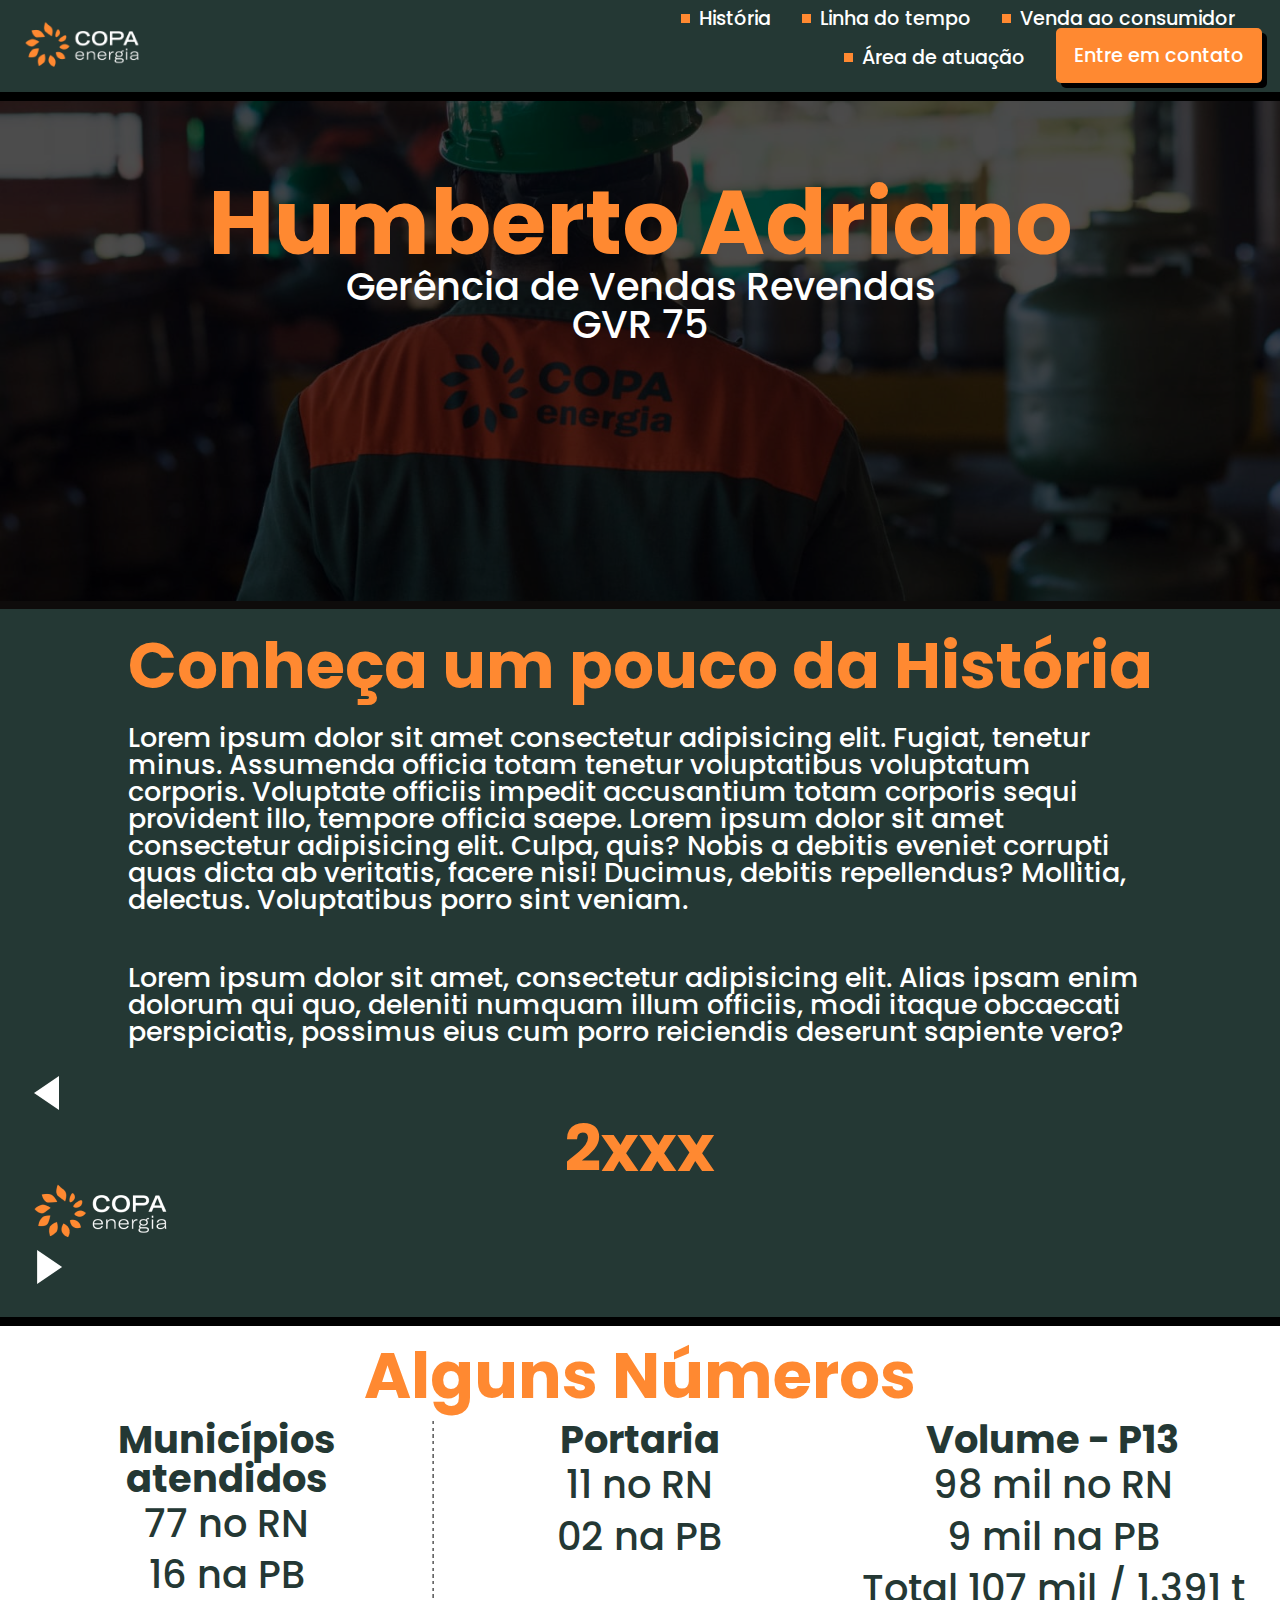
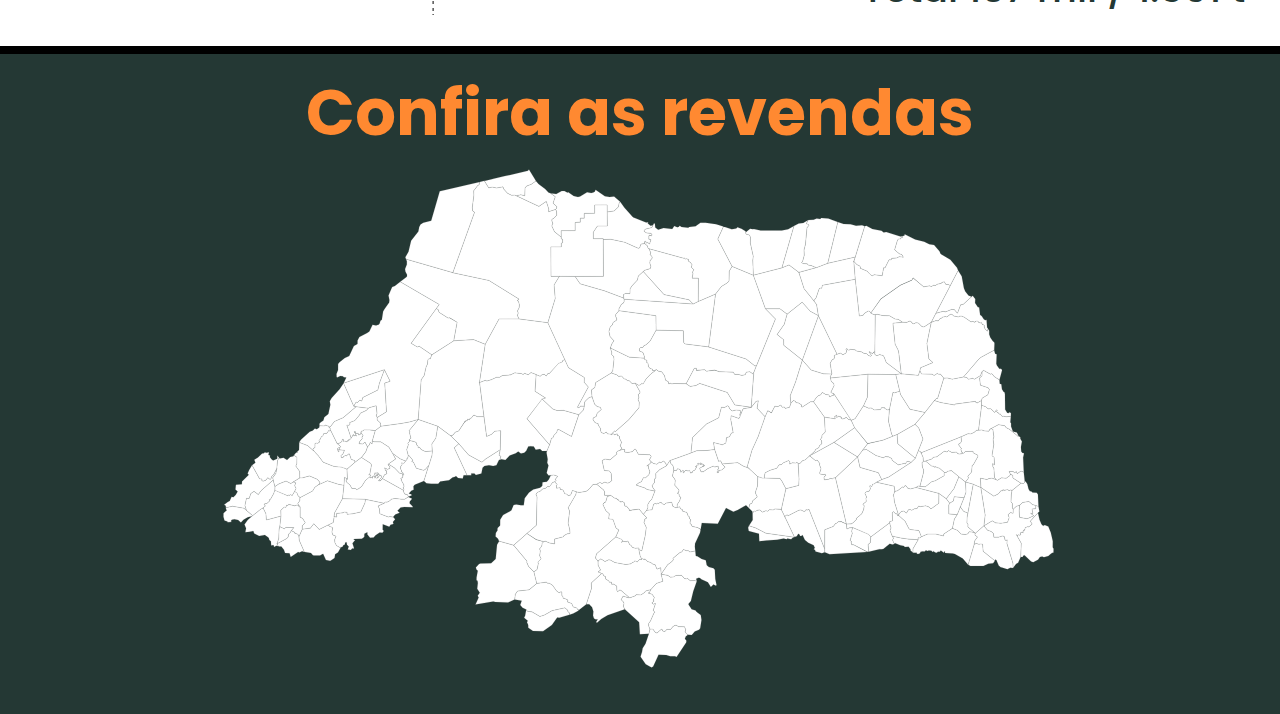
==== index.html @ 2bf44efa "Cria menudrop no header" ====
<!DOCTYPE html>

<html lang="PT-BR">
    <head>
        <meta charset="UTF-8">
        <meta name="viewport" content="width=device-width, initial-scale=1.0">
        
        <title>Revendas - Humberto Adriano</title>
        <link rel="icon" type="image/jpg" href="assets/images/icon.png">
        
        <link rel="preconnect" href="https://fonts.googleapis.com">
        <link rel="preconnect" href="https://fonts.gstatic.com" crossorigin>
        <link href="https://fonts.googleapis.com/css2?family=Fira+Code:wght@300..700&family=Poppins:ital,wght@0,100;0,200;0,300;0,400;0,500;0,600;0,700;0,800;0,900;1,100;1,200;1,300;1,400;1,500;1,600;1,700;1,800;1,900&display=swap" rel="stylesheet">
        
        <link rel="stylesheet" href="css/reset.css">
        <link rel="stylesheet" href="css/style.css">
        <link rel="stylesheet" href="css/Components/titles.css">
        <link rel="stylesheet" href="css/Components/big-numbers.css">
        <link rel="stylesheet" href="css/Components/header.css">
        <link rel="stylesheet" href="css/Components/map.css">
        <link rel="stylesheet" href="css/Components/button-arrow.css">
        <link rel="stylesheet" href="css/Components/storyline.css">
    </head>

    <body>
        <header>
            <a href=""><img class="logo" src="assets/images/Copa Energia.png" alt="Copa Energia" ></a>
            <nav>
                <a class="atalhos-de-navegacao" href="">História</a>
                <a class="atalhos-de-navegacao" href="">Linha do tempo</a>
                <a class="atalhos-de-navegacao" href="">Venda ao consumidor</a>
                <div class="venda-ao-consumidor-dropdownmenu">
                    <ul>
                        <li><a href="">Canal de Venda</a></li>
                        <li><a href="">Venda industrial</a></li>
                        <li><a href="">Atendimento da sub-rede</a></li>
                    </ul>
                </div>
                <a class="atalhos-de-navegacao" href="">Área de atuação</a>
                <a id="button" href="">Entre em contato</a>
            </nav>
        </header>

        <div class="cover">
            <h1 class="title">Humberto Adriano</h1>
            <h2 class="subtitle">Gerência de Vendas Revendas</h2>
            <h2 class="subtitle">GVR 75</h2>           
        </div>

        <div class="historia">
            <h1 class="title">Conheça um pouco da História</h1>
            <p class="text">Lorem ipsum dolor sit amet consectetur adipisicing elit. Fugiat, tenetur minus. Assumenda officia totam tenetur voluptatibus voluptatum corporis. Voluptate officiis impedit accusantium totam corporis sequi provident illo, tempore officia saepe. Lorem ipsum dolor sit amet consectetur adipisicing elit. Culpa, quis? Nobis a debitis eveniet corrupti quas dicta ab veritatis, facere nisi! Ducimus, debitis repellendus? Mollitia, delectus. Voluptatibus porro sint veniam.</p>
            <p class="text">Lorem ipsum dolor sit amet, consectetur adipisicing elit. Alias ipsam enim dolorum qui quo, deleniti numquam illum officiis, modi itaque obcaecati perspiciatis, possimus eius cum porro reiciendis deserunt sapiente vero?</p>
            <div class="storyline">
                <button class="button-arrow -left"><span class="content">Avançar</span></button>
                <figure class="node-card">
                    <figcaption class="title">2xxx</figcaption>
                    <img src="/assets/images/Copa Energia.png" alt="imagem" class="image">
                </figure>
                <button class="button-arrow -right"><span class="content">Voltar</span></button>
            </div>
        </div>

        <div class="big-numbers">
            <h1 class="title">Alguns Números</h1>
            <div class="box">
                <div class="box-columns" id="municipios-atendidos">
                    <h3 class="topic">Municípios atendidos</h3>
                    <p>77 no RN</p>
                    <p>16 na PB</p>
                </div>

                <div class="box-columns" id="portaria">
                    <h3 class="topic" >Portaria</h3>
                    <p>11 no RN</p>
                    <p>02 na PB</p>
                </div>
                
                <div class="box-columns" id="volume">
                    <h3 class="topic" >Volume - P13</h3>
                    <p>98 mil no RN</p>
                    <p>9 mil na PB</p>
                    <p><b>Total</b> 107 mil / 1.391 t</p>
                </div>
            </div>
        </div>
        
        <div class="container">
            <h1 class="title" >Confira as revendas</h1>
            <div class="svg-container">
                
                <svg id="svgmap" width="0" viewBox="0 0 1900 1050">
                    <path id="mun_2400109"  d="M946.806 783.621L952.637 786.123L959.088 757.555L961.296 740.83L956.545 730.186L958.259 728.581L958.324 724.65L962.452 722.343L955.773 715.217L962.266 707.362L972.582 706.454L975.612 695.664L979.139 694.354L980.929 695.477L983.043 693.714L984.506 694.599L988.068 692.461L990.725 692.53L992.116 694.906L996.552 696.365L999.791 693.614L1010.76 691.871L1012.81 699.668L1018.77 702.73L1022.34 701.676L1026.14 700.722L1027.73 704.653L1031.41 706.247L1031.18 708.872L1040.23 711.78L1042.23 718.32L1044.51 719.83L1045.22 723.899L1047.56 725.918L1046.28 730.248V733.765L1048.51 734.639L1050.02 738.719L1060.97 741.106L1066.71 744.643L1065.58 750.93L1055.92 772.019L1055.52 778.08L1056.39 786.448L1046.01 788.605L1042.81 785.966L1038.7 785.916L1033.39 783.598L1030.15 788.648L1026.79 789.226L1012.9 800.805L1014.06 803.25L1010.62 807.568L1002.8 813.097L990.178 831.415L989.231 818.783L982.062 821.718L978.299 812.878L974.342 812.288L969.978 808.909L963.509 806.966L960.779 803.242L958.757 803.909L957.982 801.763L956.86 802.905L954.006 801.545L952.664 802.767L949.459 795.966L946.791 783.598L946.806 783.621Z" stroke="#646464" stroke-width="0.29004" stroke-linecap="round" stroke-linejoin="round"/>
                    <path class="svgbutton" id="assu"  d="M770.599 344.36L784.895 297.47L782.706 271.117L792.95 254.342L823.572 254.611L833.231 268.76L880.366 282.42L917.655 296.462L918.457 298.661L918.602 303.244L917.089 306.248L913.409 308.466L908.513 317.336L908.464 321.149L902.313 328.275L902.188 331.95L904.427 337.203L903.701 339.571L897.045 343.992L895.912 348.379L891.511 352.487L889.123 361.054L891.237 370.928L898.725 379.323L894.601 385.591L891.94 393.446L894.677 402.235L894.297 405.726L898.208 409.668L898.999 414.872L896.597 437.014L893.7 441.627L863.443 460.329L861.846 469.77L855.171 474.394L856.384 487.755L850.751 489.364L843.555 495.778L842.019 498.311L841.248 506.253L834.345 505.908L830.756 508.955L827.951 507.832L849.04 468.953L841.054 459.838L841.278 450.497L810.549 431.316L803.559 416.159L770.58 344.368L770.599 344.36Z" stroke="#646464" stroke-width="0.29004" stroke-linecap="round" stroke-linejoin="round"/>
                    <path id="mun_2400307"  d="M908.482 321.141L908.532 317.325L913.428 308.459L917.107 306.24L918.62 303.233L918.476 298.65L1052.3 307.876L1061.99 303.137L1095.72 288.619L1082.34 391.151L1036.57 385.56L1033.8 382.419L1033.17 359.92L980.332 358.736L980.032 330.77L908.494 321.13L908.482 321.141Z" stroke="#646464" stroke-width="0.29004" stroke-linecap="round" stroke-linejoin="round"/>
                    <path id="mun_2400406"  d="M241.81 669.047L241.978 661.755L249.808 656.46L263.545 650.993L272.676 655.702L277.568 652.629L282.376 654.039L280.419 660.119L283.03 665.273L280.058 671.284L275.553 679.07L271.855 677.396L269.871 678.794L268.004 677.955L266.871 679.679L241.803 669.066L241.81 669.047Z" stroke="#646464" stroke-width="0.29004" stroke-linecap="round" stroke-linejoin="round"/>
                    <path id="mun_2400505"  d="M345.221 736.179L355.016 731.252L356.7 719.604L361.547 720.872L361.341 713.661L373.034 712.546L376.447 710.941L381.796 711.611L381.788 715.236L392.629 714.309L408.301 710.784L416.219 693.645L417.462 686.469L453.763 693.94L442.052 699.37L444.583 705.017L445.287 714.243L461.654 720.55L464.733 719.723L470.941 720.864L474.92 725.033L470.53 730.405L471.686 734.298L466.022 735.773L463.54 739.62L450.897 734.907L450.772 745.156L452.657 747.156L451.779 749.543L449.989 750.949L444.975 750.743L437.053 756.133L433.184 760.528L426.311 761.011L421.088 754.497L421.001 750.072L415.379 753.179L415.086 759.287L410.453 762.854L395.043 763.18L394.731 764.513L397.479 765.318L392.249 771.517L395.472 781.51L391.428 781.59L389.177 784.41L383.046 783.648L385.004 777.797L381.59 774.199L380.788 769.479L378.238 769.912L377.23 774.463L374.767 774.72L373.562 777.559L369.613 779.571L366.8 779.452L361.148 775.992L358.038 770.088L357.571 764.904L360.308 757.739L354.146 755.681L352.31 749.888L353.747 741.233L347.136 738.397L345.221 736.187V736.179Z" stroke="#646464" stroke-width="0.29004" stroke-linecap="round" stroke-linejoin="round"/>
                    <path id="mun_2400604"  d="M489.752 640.349L491.414 638.448L489.35 634.073L486.651 632.268L487.152 630.505L485.214 627.241L485.655 622.532L488.392 618.984L487.54 615.612L491.892 616.758L495.059 612.164L497.769 609.06L497.484 607.187L498.94 607.011L500.251 601.796L502.08 601.827L509.237 610.823L506.949 613.011L510.184 613.976L515.905 626L529.767 630.072L533.033 628.739L540.19 620.413L530.649 650.904L512.784 658.334L510.4 661.192L510.762 667.706L506.265 669.591L501.357 675.277L505.904 676.694L507.234 678.488L500.662 681.652L498.803 677.572L493.869 676.38L490.984 671.568L490.847 668.664L492.109 667.56L490.482 663.924L491.953 661.932L491.395 657.843L486.358 649.031L487.403 647.406L485.86 647.05L486.084 645.107L489.224 644.605L489.752 640.341V640.349Z" stroke="#646464" stroke-width="0.29004" stroke-linecap="round" stroke-linejoin="round"/>
                    <path id="mun_2400703"  d="M917.655 296.462L917.214 289.604L920.871 287.477L929.758 287.849L929.914 278.577L933.806 272.615L944.111 261.645L945.89 253.821L955.598 245.001L995.75 289.654L1044.25 299.853L1052.28 307.884L918.457 298.661L917.655 296.462Z" stroke="#646464" stroke-width="0.29004" stroke-linecap="round" stroke-linejoin="round"/>
                    <path class="svgbutton" id="angicos"  d="M957.191 412.91L957.799 410.07L954.963 401.99L948.091 399.239L948.186 394.549L950.436 392.242L954.963 391.966L956.754 388.783L960.73 387.127L968.621 380.093L980.325 358.728L1033.16 359.908L1033.79 382.407L1036.56 385.553L1082.33 391.139L1154.88 414.427L1171.51 427.799L1174.79 427.718L1169.76 440.918L1167.38 443.102L1162.05 439.42L1155.21 440.09L1153.1 445.175L1146.55 446.366L1139.73 444.443L1132.8 444.504L1129.7 440.01L1103.15 439.221L1093.78 436.098L1078.2 438.385L1074.64 435.485L1058.33 436.569L1058.56 432.726L1054.48 432.676L1038.7 462.578L1015.15 462.007L1011.02 463.06L1007.83 461.601L1004.85 463.179L1004.08 458.666L998.791 455.826L996.522 446.562L991.166 439.477L985.046 438.205L980.264 434.857L978.709 437.389L973.342 436.745L973.156 434.312L968.708 432.933L965.755 429.692L964.474 422.381L962.208 421.898L962.482 416.979L958.688 416.182L957.202 412.898L957.191 412.91Z" stroke="#646464" stroke-width="0.29004" stroke-linecap="round" stroke-linejoin="round"/>
                    <path id="mun_2400901"  d="M372.852 685.189L375.626 659.211L376.695 643.64L382.598 647.269L380.036 648.786L380.583 652.636L387.524 658.61L391.192 665.392L397.78 665.372L400.49 667.392L404.645 665.53L409.936 661.449L417.276 649.801L424.715 643.395L426.672 643.452L426.897 644.793L428.668 643.671L430.31 643.828L430.926 645.709L431.131 642.092L433.731 640.981L435.727 642.035L435.765 645.414L436.936 641.996L434.875 637.759L436.742 636.774L434.446 635.728L438.433 635L439.95 636.506L441.238 634.475L444.66 638.268L440.417 638.525L439.11 638.763L438.745 641.502L440.398 638.889L442.052 642.655L439.098 645.376L441.368 644.717L445.131 639.628L448.153 640.525L448.407 644.299L442.607 650.177L446.264 650.667L450.361 646.284L490.878 668.702L491.011 671.61L493.896 676.419L498.834 677.61L500.693 681.691L493.36 686.35L487.153 686.381L474.647 684.764L467.911 686.224L463.802 689.841L459.191 691.91L455.348 691.841L453.801 693.948L417.5 686.48L372.89 685.208L372.852 685.189Z" stroke="#646464" stroke-width="0.29004" stroke-linecap="round" stroke-linejoin="round"/>
                    <path id="mun_2401008"  d="M364.314 424.45L367.044 420.634L377.379 412.584L385.882 408.561L394.925 389.376L401.889 385.307L402.052 378.763L405.584 372.062L420.553 364.433L424.844 361.387L431.139 348.417L437.886 349.433L443.546 347.54L444.789 345.915L446.382 340.693L449.137 338.394L451.563 322.689L454.075 318.401L463.266 305.167L463.783 300.247L462.023 291.554L469.056 275.247L474.286 273.166L484.773 264.886L560.44 308.96L554.738 316.891L506.022 384.104L517.802 391.158L521.664 389.909L545.95 406.541L542.897 414.634L540.632 414.07L538.461 415.787L537.503 424.615L534.831 430.35L531.285 446.324L525.427 454.941L519.661 531.809L502.844 536.675L486.701 539.602L447.427 544.936L445.659 540.56L446.83 539.039L440.026 532.687L439.832 528.112L458.036 516.947L454.645 461.16L465.114 457.807L454.037 435.496L375.049 461.386L380.203 450.424L375.558 450.133L373.661 448.11L368.56 447.362L362.36 450.485L361.57 449.393L361.235 443.45L364.288 436.067L364.345 424.469L364.314 424.45Z" stroke="#646464" stroke-width="0.29004" stroke-linecap="round" stroke-linejoin="round"/>
                    <path id="mun_2401107"  d="M775.703 93.4031L786.898 94.9702L797.556 89.2076L802.707 88.9509L809.161 92.3801L809.659 91.1157L820.747 98.5565L829.087 100.687L833.044 99.7213L846.656 91.7479L854.73 93.0314L858.797 91.8168L862.043 90.1041L863.031 86.606L881.235 99.1887L890.297 100.587L899.078 99.7404L910.877 110.059L908.961 112.404L907.349 119.875L899.146 127.887L885.584 129.894L885.47 116.158L861.515 116.308L861.583 132.45L841.266 132.488L841.315 141.673L833.622 141.703L833.701 149.428L823.678 150.148L823.739 165.984L796.606 166.076L796.754 178.578L783.594 168.045L778.315 156.968L780.28 151.244L778.353 147.052L778.588 143.753L782.538 141.734L787.806 135.998L787.464 127.906L785.499 124.902L787.426 122.802L787.924 119.235L780.698 112.741L785.039 100.055L775.715 93.3839L775.703 93.4031Z" stroke="#646464" stroke-width="0.29004" stroke-linecap="round" stroke-linejoin="round"/>
                    <path id="mun_2401206"  d="M1609.56 663.51L1608.48 645.295L1621.13 647.82L1625.15 646.253L1631.01 645.257L1638.66 648.008L1641.66 649.602L1649.46 644.755L1658.6 645.387L1665.43 640.636L1666.82 637.858L1671.53 639.935L1671.62 644.893L1687.39 655.25L1669.97 669.246L1666.69 668.445L1664.47 669.568L1661.23 667.649L1653.98 669.066L1652.71 667.606L1651.23 670.407L1648.48 669.706L1643.91 675.591L1634.78 680.35L1609.53 663.51H1609.56Z" stroke="#646464" stroke-width="0.29004" stroke-linecap="round" stroke-linejoin="round"/>
                    <path id="mun_2401305"  d="M638.311 460.191L649.497 455.907L652.664 457.098L661.608 454.428L671.21 449.845L677.292 449.796L682.355 446.692L698.312 445.244L706.933 441.232L720.454 442.899L722.704 444.581L725.578 442.324L732.891 444.945L738.084 440.542L748.123 444.619L745.971 477.084L766.418 490.199L759.534 492.299L730.379 530.369L774.062 580.895L768.9 592.937L759.838 592.949L755.653 588.819L747.195 590.305L743.432 584.294L737.263 583.504L732.774 584.098L728.98 592.209L725.023 596.405L718.588 597.432L713.258 593.941L708.674 597.332L696.845 601.689L688.543 610.225L680.918 608.558L677.702 609.612L679.766 602.804L675.992 601.443L678.367 590.531L679.306 553.726L667.914 554.603L661.178 560.791L651.999 564.852L647.118 527.756L638.33 460.221L638.311 460.191Z" stroke="#646464" stroke-width="0.29004" stroke-linecap="round" stroke-linejoin="round"/>
                    <path id="mun_2401404"  d="M1686.65 798.046L1687.72 771.567L1678.04 754.34L1680.06 756.244L1682.33 755.129L1685.5 755.907L1686.59 753.838L1685.54 751.52L1688.91 750.053L1691.53 751.306L1690.81 748.635L1692.3 747.934L1691.7 746.516L1693.85 746.941L1693.31 744.811L1695.06 744.823L1695.04 741.451L1699.37 739.344L1702.51 739.708L1708.87 734.405L1705.23 728.769L1720.17 712.496L1723.24 725.929L1726.76 734.071L1728.63 736.788L1731.34 737.803L1733.22 736.091L1740.24 738.907L1745 750.585L1748.91 767.812L1748.78 779.165L1750.45 782.349L1750.26 790.479L1749.61 789.199L1745.76 791.406L1740.25 796.422L1731.76 798.502L1728.34 797.131L1724 798.234L1720.25 803.437L1711 808.227L1706.81 806.817L1694.17 794.705L1691.44 795.82L1690.54 798.372L1686.6 798.046H1686.65Z" stroke="#646464" stroke-width="0.29004" stroke-linecap="round" stroke-linejoin="round"/>
                    <path id="mun_2401453"  d="M496.017 221.173L494.622 217.299L500.731 206.609L505.786 185.29L519.824 167.8L521.508 158.841L523.99 153.983L529.376 150.504L544.433 146.964L544.881 146.217L561.268 89.6212L638.603 71.6245L637.539 77.4676L635.319 78.1075L627.146 88.7821L627.515 97.1501L624.447 121.078L624.964 127.599L628.826 130.231L586.747 247.365L496.017 221.173Z" stroke="#646464" stroke-width="0.29004" stroke-linecap="round" stroke-linejoin="round"/>
                    <path id="mun_2401503"  d="M1277.36 602.516L1288.13 592.612L1289.03 589.991L1295.69 586.198L1296.66 582.639L1301.3 578.945L1300.76 572.382L1298.58 570.47L1301.34 566.508L1301.69 562.251L1307.99 556.17L1306.37 527.078L1327.49 530.338L1326.13 525.986L1328.66 524.909L1328.84 523.472L1331.1 524.169L1330.23 527.729L1334.93 524.771L1336.43 526.771L1337.94 526.005L1338.4 527.886L1340.02 527.354L1339.17 529.58L1341.85 530.664L1347.38 528.702L1348.24 526.978L1353.19 531.721L1357.83 532.488L1358.4 533.403L1365.1 547.645L1325.01 576.156L1277.36 602.516Z" stroke="#646464" stroke-width="0.29004" stroke-linecap="round" stroke-linejoin="round"/>
                    <path id="mun_2401602"  d="M1318.4 451.581L1317.74 448.347L1320.82 443.439L1317.51 422.753L1321.46 415.863L1323.85 415.166L1325.89 412.683L1325.5 407.568L1331.03 405.2L1337.37 402.924L1342.31 406.246L1348.21 402.944L1349.72 398.798L1347.86 395.614L1350.05 394.292L1352.14 397.219L1354.76 397.288L1356.32 395.771L1366.04 396.629L1368.49 399.101L1378.06 400.599L1382.91 403.595L1388.53 404.254L1391.47 407.614L1396.52 409.074L1397.7 407.89L1392.66 400.717L1394.57 400.66L1399.7 404.423L1401.1 401.733L1404.25 400.729L1403.95 405.043L1406.16 407.449L1408.28 408.108L1413.33 405.959L1420.24 407.687L1422.02 410.001L1426.33 421.316L1455.45 443.213L1444.55 444.83L1390.76 444.109L1318.4 451.569L1318.4 451.581Z" stroke="#646464" stroke-width="0.29004" stroke-linecap="round" stroke-linejoin="round"/>
                    <path id="mun_2401651"  d="M1047.81 596.631L1050.95 566.772L1077.95 540.48L1101.53 528.595L1106.85 507.851L1112.94 508.384L1118.91 504.924L1120.76 505.928L1123.34 511.594L1127.58 515.135L1135.19 513.33L1142.99 514.039L1144.6 516.196L1142.78 521.943L1143.12 526.219L1140.79 529.825L1125.88 524.553L1125.13 531.698L1129.85 557.45L1126.57 557.787L1122.49 565.374L1116.78 566.891L1115.78 577.209L1108.68 580.914L1091.72 576.55L1093.76 589.98L1079.59 591.765L1059.2 592.336L1047.78 596.643L1047.81 596.631Z" stroke="#646464" stroke-width="0.29004" stroke-linecap="round" stroke-linejoin="round"/>
                    <path id="mun_2401701"  d="M1447.27 560.802L1481.98 541.001L1489.37 548.266L1497.48 569.442L1488.42 592.366L1482.62 607.068L1448.47 578.569L1447.26 560.802H1447.27Z" stroke="#646464" stroke-width="0.29004" stroke-linecap="round" stroke-linejoin="round"/>
                    <path id="mun_2401800"  d="M1542.44 685.101L1557.31 665.755L1566.94 642.479L1579.88 653.043L1580.87 672.288L1577.85 681.56L1577.09 683.446L1558.05 681.484L1556.36 689.626L1549.14 694.078L1542.44 685.101Z" stroke="#646464" stroke-width="0.29004" stroke-linecap="round" stroke-linejoin="round"/>
                    <path id="mun_2401859"  d="M1223.98 238.054L1247.36 156.918L1256.67 152.01L1265.44 150.868L1275.24 145.477L1271.92 151.389L1272.07 152.987L1274.37 153.083L1276.77 155.569L1272.82 160.248L1269.83 192.563L1267.04 203.582L1267.52 213.651L1264.39 225.272L1262.18 227.705L1265.37 229.51L1273.25 230.138L1275.07 232.614L1281.3 233.617L1290.66 237.579L1257.1 246.775L1237.87 232.387L1223.98 238.062V238.054Z" stroke="#646464" stroke-width="0.29004" stroke-linecap="round" stroke-linejoin="round"/>
                    <path id="mun_2401909"  d="M1241.45 500.567L1240.07 485.755L1250.66 458.762L1263.71 416.691L1280.86 435.86L1304.62 443.175L1320.84 443.428L1317.76 448.336L1318.42 451.57L1319.42 456.899L1322.16 460.398L1324.25 460.892L1325.43 465.976L1318.91 479.279L1324.71 481.754L1324.64 485.007L1321.25 485.479L1317.6 488.042L1315.8 487.057L1315.36 484.199L1309.09 483.49L1302.4 479.253L1299.11 484.08L1294.31 485.942L1291.02 489.226L1285.36 497.452L1279.56 497.583L1263.16 508.008L1261.37 506.786L1262.43 503.87L1256.18 499.609L1251.58 499.15L1250.16 496.525L1246.25 495.146L1241.47 500.586L1241.45 500.567Z" stroke="#646464" stroke-width="0.29004" stroke-linecap="round" stroke-linejoin="round"/>
                    <path id="mun_2402006"  d="M743.576 826.913L749.768 822.399L752.3 810.031L751.311 808.05L757.625 801.656L754.713 795.625L756.071 786.211L754.539 782.23L757.5 779.341L759.29 774.62L759.366 771.842L762.418 768.363L766.182 767.39L773.982 770.858L783.827 772.613L783.64 763.405L800.936 758.766L801.897 756.685L808.112 753.217L813.696 752.489L812.795 743.796L809.884 732.857L812.769 709.331L810.097 702.542L824.648 677.434L825.955 671.844L831.463 672.997L844.923 670.84L850.4 666.947L858.083 657.724L865.316 656.966L878.848 668.181L880.513 671.499L880.589 678.587L892.92 678.794L885.938 681.108L882.885 691.407L879.415 693.269L877.461 696.599L883.201 708.308L889.887 714.289L888.587 724.067L896.927 725.228L902.716 741.754L908.288 745.834L902.362 759.248L865.141 792.008L862.921 800.215L867.977 805.732L868.163 813.913L872.903 823.235L867.969 827.296L871.467 827.652L874.409 830.607L854.947 848.308L855.296 859.266L845.333 889.777L831.071 900.999L828.304 899.857L826.738 897.03L819.74 894.792L816.817 888.236L808.709 885.252L809.367 881.409L801.799 877.88L800.518 878.638L799.286 873.861L797.811 873.033L797.576 866.125L796.344 865.255L792.52 867.554L787.662 864.22L779.634 852.653L773.64 849.205L769.85 849.025L768.409 846.879L749.08 849.481L743.538 826.921L743.576 826.913Z" stroke="#646464" stroke-width="0.29004" stroke-linecap="round" stroke-linejoin="round"/>
                    <path id="mun_2402105"  d="M1160.04 703.117L1161.94 695.676L1166.06 694.097L1167.47 689.013L1176.37 681.679L1173.1 674.978L1172.98 671.729L1176.82 660.583L1177.18 642.28L1187.38 645.326L1190.83 645.019L1220.52 645.858L1224.38 651.525L1231.98 665.863L1223.07 705.925L1210.68 705.055L1207.4 707.174L1200.03 706.603L1196.38 709.707L1193.24 708.603L1186.23 711.374L1181.92 706.948L1177.61 707.481L1172.86 709.688L1170.16 709.216L1167.32 713.826L1166.93 709.975L1160.04 703.117Z" stroke="#646464" stroke-width="0.29004" stroke-linecap="round" stroke-linejoin="round"/>
                    <path id="mun_2402204"  d="M1615.6 737.608L1631.66 728.117L1638.05 731.811L1648.29 732.6L1661.07 730.818L1664.25 722.205L1662.2 715.868L1667.31 711.895L1671.97 713.573L1672.07 705.55L1678.29 699.894L1684.75 697.802L1683.85 708.121L1684.45 721.159L1699.12 723.91L1712.02 718.094L1705.65 713.297L1710.25 713.688L1708.49 705.036L1715.83 704.385L1715.79 699.982L1717.01 698.741L1721.16 699.783L1723 709.837L1720.17 712.488L1705.24 728.757L1708.88 734.393L1702.52 739.696L1699.38 739.332L1695.05 741.439L1695.07 744.811L1693.32 744.8L1693.85 746.93L1691.71 746.505L1692.31 747.926L1690.82 748.624L1691.54 751.294L1688.92 750.045L1685.56 751.513L1686.6 753.827L1685.5 755.896L1682.34 755.118L1680.07 756.233L1678.06 754.329L1687.73 771.559L1686.66 798.039L1681.79 809.135L1677.68 811.805L1671.86 819.384L1671.67 810.483L1660 771.862L1660.42 764.57L1659.02 765.95L1656.4 765.478L1654.78 758.183L1651.08 757.605L1644.18 759.743L1634.72 760.007L1633.62 752.252L1629.44 748.842L1622.46 746.34L1616 738.397L1615.61 737.596L1615.6 737.608Z" stroke="#646464" stroke-width="0.29004" stroke-linecap="round" stroke-linejoin="round"/>
                    <path id="mun_2402303"  d="M519.641 531.79L525.408 454.918L531.265 446.309L534.812 430.331L537.484 424.596L538.438 415.768L540.609 414.051L542.878 414.614L545.93 406.522L588.526 379.146L626.743 376.997L649.505 386.016L638.31 460.183L647.098 527.717L646.053 526.269L634.136 526.307L628.845 523.797L626.344 523.874L622.775 529.008L619.753 529.886L618.875 532.618L615.541 530.92L614.435 534.28L612.253 534.361L609.585 537.396L611.208 533.917L597.972 554.239L591.343 556.316L586.698 562.063L582.281 563.235L557.585 545.013L519.63 531.748L519.641 531.79Z" stroke="#646464" stroke-width="0.29004" stroke-linecap="round" stroke-linejoin="round"/>
                    <path id="mun_2402402"  d="M990.196 831.415L1002.82 813.097L1010.64 807.568L1014.08 803.25L1012.92 800.805L1026.81 789.226L1030.17 788.648L1033.41 783.598L1038.72 785.916L1042.83 785.966L1046.02 788.605L1056.41 786.448L1057.42 796.272L1060.37 796.824L1068.74 801.813L1076.67 804.522L1078.56 814.012L1082.69 817.687L1091.56 819.955L1094.14 822.989L1095.13 840.641L1097.49 852.251L1096.43 853.776L1091.49 851.5L1086.51 856.071L1080.74 847.105L1068.03 841.312L1065.39 838.599L1062.79 838.128L1058.01 840.48L1059.25 845.251L1054.49 843.802L1046.67 844.239L1041.2 839.676L1039.32 840.618L1035.33 839.703L1029.98 833.81L1019.02 833.94L1013.72 837.12L1008.21 837.231L1003.39 833.921L990.208 831.434L990.196 831.415Z" stroke="#646464" stroke-width="0.29004" stroke-linecap="round" stroke-linejoin="round"/>
                    <path id="mun_2402501"  d="M823.571 254.61L878.369 254.472L877.92 183.21L892.585 182.482L919.619 188.268L945.92 200.13L948.47 199.176L951.139 191.904L958.209 190.877L963.557 195.314L964.925 199.973L966.917 201.187L970.057 208.766L968.932 212.272L972.433 216.077L973.06 218.897L968.901 224.088L968.286 228.552L970.361 235.273L968.943 239.522L957.376 242.989L955.597 245.012L945.889 253.833L944.11 261.656L933.805 272.622L929.913 278.588L929.757 287.86L920.87 287.485L917.213 289.615L917.654 296.474L880.365 282.431L833.23 268.772L823.571 254.622V254.61Z" stroke="#646464" stroke-width="0.29004" stroke-linecap="round" stroke-linejoin="round"/>
                    <path class="svgbutton" id="ceara-mirim"  d="M1491.33 437.347L1492.68 431.416L1516.61 421.512L1508.76 414.358L1504.94 384.419L1513.34 343.571L1522.48 340.168L1527.09 340.663L1530.19 336.563L1533.95 335.095L1534.47 333.49L1541.22 332.287L1543.6 333.076L1550.35 328.099L1553.48 327.919L1557.11 331.141L1566.54 333.134L1567.62 331.586L1571.63 331.203L1577.64 333.597L1590.33 342.613L1593.66 341.804L1597.81 343.138L1600.59 341.138L1603.94 341.176L1604.98 343.552L1608.98 344.624L1610.52 343.728L1612.51 347.513L1614.64 348.192L1616.7 350.349L1616.02 352.529L1617.68 355.828L1622.02 360.759L1623.45 355.958L1625.72 359.813L1625.69 366.395L1627.85 373.016L1633.17 380.576L1635.16 381.441L1635.95 384.725L1635.39 397.484L1609.44 411.507L1604.98 415.55L1575.99 449.597L1554.26 453.777L1544.38 451.489L1537.83 451.784L1531.51 444.01L1527.97 444.347L1524.89 442.581L1520.35 446.19L1518.04 445.884L1515.13 444.06L1494.73 443.911L1491.38 437.397L1491.33 437.347Z" stroke="#646464" stroke-width="0.29004" stroke-linecap="round" stroke-linejoin="round"/>
                    <path id="mun_2402709"  d="M1093.79 589.972L1091.76 576.539L1108.71 580.903L1115.82 577.197L1116.82 566.879L1122.53 565.366L1126.61 557.776L1129.89 557.442L1125.17 531.691L1125.92 524.545L1140.83 529.817L1143.16 526.211L1142.82 521.932L1143.58 523.863L1148.78 511.062L1164.77 508.245L1174.18 496.548L1178.48 495.571L1176.19 509.939L1191.74 526.487L1178.11 565.178L1166.29 591.144L1157 623.153L1159.9 626.199L1148.65 621.842L1138.69 615.329L1108.26 618.137L1106.48 613.386L1104.58 611.831L1101.56 612.915L1093.8 589.96L1093.79 589.972Z" stroke="#646464" stroke-width="0.29004" stroke-linecap="round" stroke-linejoin="round"/>
                    <path id="mun_2402808"  d="M1160.26 737.803L1167.51 726.562L1167.3 713.837L1170.15 709.224L1172.85 709.699L1177.6 707.492L1181.91 706.96L1186.22 711.381L1193.23 708.615L1196.37 709.718L1200.02 706.615L1207.39 707.186L1210.66 705.067L1223.06 705.933L1229.66 719.837L1248.53 759.524L1247.7 759.819L1193.03 752.145L1173.17 741.853L1160.25 737.815L1160.26 737.803Z" stroke="#646464" stroke-width="0.29004" stroke-linecap="round" stroke-linejoin="round"/>
                    <path id="mun_2402907"  d="M186.845 707.975L183.808 698.423L186.769 684.468L191.919 684.775L195.314 675.215L201.472 670.928L209.792 677.097L215.034 669.568L238.655 648.954L241.977 661.736L241.81 669.027L239.415 675.798L233.588 686.066L231.372 687.032L232.288 689.239L226.373 694.58L222.112 695.162L221.496 696.787L223.568 699.174L219.197 703.036L213.742 706.228L197.404 719.297L197.944 717.259L186.837 707.933L186.845 707.975Z" stroke="#646464" stroke-width="0.29004" stroke-linecap="round" stroke-linejoin="round"/>
                    <path id="mun_2403004"  d="M892.94 678.813L899.721 683.936L904.26 684.637L904.887 687.001L907.544 687.27L908.639 689.791L911.28 690.009L912.345 692.274L914.28 690.117L918.594 692.461L920.008 699.596L922.962 699.124L925.561 702.841L927.88 704.397L928.682 707.826L947.452 705.282L955.785 715.228L962.463 722.351L958.335 724.658L958.267 728.589L956.556 730.198L961.308 740.838L959.099 757.563L952.645 786.134L946.818 783.629L947.179 780.713L939.964 781.372L933.992 779.422L932.004 775.617L929.591 774.939L925.653 767.272L922.825 768.659L915.941 767.735L913.314 770.621L915.074 766.214L914.397 764.482L902.382 759.268L908.308 745.857L902.735 741.777L896.946 725.248L888.607 724.087L889.906 714.309L883.22 708.328L877.48 696.622L879.438 693.289L882.909 691.427L885.957 681.128L892.94 678.813Z" stroke="#646464" stroke-width="0.29004" stroke-linecap="round" stroke-linejoin="round"/>
                    <path id="mun_2403103"  d="M1014.48 630.505L1019.81 630.425L1021.76 627.222L1024.6 627.517L1027.73 629.774L1028.39 634.103L1031.75 630.298L1033.27 630.417L1032.69 634.643L1034.05 634.831L1036.65 630.613L1040.37 630.375L1042.01 631.609L1045.24 630.318L1047.55 635.904L1048.57 633.233L1049.19 634.663L1051.16 633.716L1051.17 631.747L1053.97 629.954L1055.43 629.892L1058.77 623.812H1056.67L1057.2 622.444L1059.54 622.156L1059.07 619.938L1062.37 620.007L1060.74 617.26L1061.92 616.187L1064.1 617.919L1067.17 615.562L1067.98 615.999L1066.45 618.264L1067.54 619.823L1067.61 617.605L1071.16 617.781L1071.27 619.624L1072.02 618.54L1072.57 620.846L1073.68 619.892L1074.62 621.566L1072.54 621.39L1072.56 622.946L1070.78 623.39L1071.11 621.379L1070.05 623.379L1064.88 626.099L1067.44 633.038L1072.46 632.663L1080.77 626.712L1091.69 621.716L1093.58 623.873L1100.55 621.919L1101.42 627.31L1099.49 629.517L1101.42 630.601L1098.67 632.693L1098.65 634.601L1101.16 634.525L1102.68 630.111L1107.49 629.49L1114.1 624.08L1108.25 618.118L1138.68 615.31L1148.64 621.823L1159.9 626.18L1177.19 642.26L1176.83 660.564L1172.99 671.706L1173.11 674.959L1176.38 681.66L1167.48 688.994L1166.07 694.078L1161.95 695.657L1160.05 703.097L1154.6 697.676L1138.43 707.059L1130.11 710.458L1115.89 703.274L1099.97 733.91L1069.01 732.079L1066.74 744.616L1061 741.075L1050.05 738.692L1048.54 734.612L1046.31 733.734V730.217L1047.59 725.891L1045.25 723.868L1044.54 719.799L1042.26 718.293L1040.25 711.749L1031.21 708.841L1031.43 706.22L1027.76 704.622L1026.17 700.691L1022.37 701.645L1020.89 700.17L1021.38 696.247L1026 689.043L1028.13 682.53L1025.05 679.771L1025 676.545L1021.37 674.438L1023.98 672.882L1024.78 668.319L1016.55 659.043L1017.45 649.72L1016.31 646.874L1011.98 641.057L1014.49 630.475L1014.48 630.505Z" stroke="#646464" stroke-width="0.29004" stroke-linecap="round" stroke-linejoin="round"/>
                    <path id="mun_2403202"  d="M197.583 620.206L204.14 615.417L202 609.65L209.07 605.313L217.193 597.558L220.888 597.094L222.374 595.393L225.29 596.248L230.57 595.175L229.425 600.409L232.691 601.374L232.063 604.282L235.329 608.597L238.525 611.072L246.496 607.593L246.747 601.57L250.092 605.984L247.158 611.374L245.744 626.789L240.05 637.827L235.378 642.862L234.519 646.655L232.58 647.858L228.038 644.555L224.644 649.387L219.151 651.218L216.733 650.648L216.589 646.931L212.294 646.824L197.591 620.237L197.583 620.206Z" stroke="#646464" stroke-width="0.29004" stroke-linecap="round" stroke-linejoin="round"/>
                    <path class="svgbutton" id="parnamirim"  d="M1604.91 552.63L1610.98 503.977L1618.94 506.962L1623.51 511.042L1628.6 510.747L1636.53 518.012L1639.62 513.023L1641.61 513.82L1640.08 516.472L1640.95 517.813L1643.29 518.464L1645.45 521.491L1646.77 520.797L1651.06 526.024L1652.25 524.97L1658.3 526.407L1667.69 525.568L1666.63 537.02L1668.1 539.15L1668.15 545.3L1671.65 554.879L1679.36 556.898L1682.5 563.818L1681.73 564.507L1665.3 550.948L1658.54 547.607L1656 544.066L1643.58 541.79L1627.11 550.798L1625.15 554.358L1616.93 554.032L1611.54 552.258L1604.93 552.63H1604.91Z" stroke="#646464" stroke-width="0.29004" stroke-linecap="round" stroke-linejoin="round"/>
                    <path id="mun_2403301"  d="M238.663 648.974L237.599 644.724L243.612 636.448L245.745 626.778L247.159 611.367L250.093 605.976L251.207 607.455L258.707 605.946L265.435 610.402L271.672 604.202L277.811 602.762L278.75 600.899L284.79 604.968L284.517 617.291L282.521 622.03L290.032 632.379L290.237 644.881L277.576 652.617L272.687 655.694L263.557 650.981L249.819 656.453L241.989 661.744L238.663 648.962V648.974Z" stroke="#646464" stroke-width="0.29004" stroke-linecap="round" stroke-linejoin="round"/>
                    <path id="mun_2403400"  d="M953.184 981.76L954.336 974.952L959.859 966.043L966.45 946.698L968.309 937.817L974.075 937.621L978.808 944.085L982.122 945.418L990.493 938.104L992.272 938.755L993.119 941.506L997.601 942.361L1001.38 938.173L1008.35 938.46L1013.08 932.801L1016.84 930.575L1019.29 930.269L1023.83 932.931L1035.59 933.169L1038.01 939.476L1036.69 941.909L1038.69 946.284L1042.16 948.668L1037.87 951.913L1036.22 956.476L1039.21 960.258L1038.7 963.944L1020.07 991.784L1017.06 990.523L1007.76 990.435L999.859 988.109L985.201 987.37L974.779 1010.23L971.65 1012.38L960.281 1005.67L950.603 991.795L950.307 990.672L953.203 981.779L953.184 981.76Z" stroke="#646464" stroke-width="0.29004" stroke-linecap="round" stroke-linejoin="round"/>
                    <path id="mun_2403509"  d="M1584.35 713.01L1594.67 657.043L1609.56 663.511L1618.02 716.891L1615.61 737.597L1598.91 752.26L1584.37 739.903L1584.51 734.739L1582.48 732.206L1582.79 721.535L1584.36 713.01H1584.35Z" stroke="#646464" stroke-width="0.29004" stroke-linecap="round" stroke-linejoin="round"/>
                    <path id="mun_2403608"  d="M1575.96 449.551L1604.95 415.5L1609.41 411.461L1635.36 397.438L1637.18 404.354L1640.22 405.576L1639.46 423.818L1640.75 427.109L1645.29 433.615L1648.63 433.654L1650.75 436.067L1645.57 455.099L1635.7 448.731L1630.98 443.163L1627.98 443.911L1616.79 437.596L1614.12 437.044L1611.82 439.113L1608.99 446.612L1597.32 453.807L1593.53 452.179L1585.47 453.926L1582.58 450.635L1575.98 449.558L1575.96 449.551Z" stroke="#646464" stroke-width="0.29004" stroke-linecap="round" stroke-linejoin="round"/>
                    <path id="mun_2403707"  d="M545.93 406.53L521.645 389.897L517.783 391.15L505.999 384.092L554.719 316.884L558.22 318.853L559.999 324.106L577.412 335.126L580.882 334.919L595.068 343.44L588.519 379.177L545.919 406.553L545.93 406.53Z" stroke="#646464" stroke-width="0.29004" stroke-linecap="round" stroke-linejoin="round"/>
                    <path id="mun_2403756"  d="M1038.69 462.608L1054.47 432.707L1058.54 432.757L1058.32 436.6L1074.63 435.516L1078.19 438.412L1093.77 436.125L1103.14 439.251L1129.7 440.037L1132.79 444.531L1139.72 444.474L1146.54 446.397L1153.09 445.202L1155.2 440.117L1162.04 439.447L1167.37 443.133L1169.75 440.945L1164.76 508.253L1132.88 503.651L1118.25 479.567L1064.85 461.869L1057.73 466.064L1046.5 467.888L1038.69 462.608Z" stroke="#646464" stroke-width="0.29004" stroke-linecap="round" stroke-linejoin="round"/>
                    <path id="mun_2403806"  d="M865.339 656.985L870.353 654.096L873.158 654.089L875.458 655.909L881.205 652.816L885.744 655.004L888.929 654.315L894.346 650.636L893.437 636.586L890.024 631.647L879.966 630.624L875.701 611.306L881.441 608.202L891.149 609.938L904.327 598.731L903.586 595.451L905.198 593.133L910.713 591.252L915.894 589.539L919.832 590.01L919.297 594.899L926.051 595.57L934.782 593.865L938.333 589.382L940.697 589.056L946.083 599.118L968.484 599.964L971.046 603.67L967.651 609.731L971.046 614.126L968.054 617.938L962.402 621.536L965.568 620.965L965.705 625.785L968.316 632.632L966.667 638.575L959.623 644.912L955.803 644.655L951.96 652.502L946.855 654.541L941.754 658.698L958.969 664.426L962.949 667.185L978.26 670.438L972.011 686.392L967.488 690.994L964.359 696.875L964.671 702.121L962.295 707.354L955.803 715.205L947.471 705.262L928.701 707.806L927.899 704.377L925.584 702.818L922.984 699.105L920.03 699.576L918.612 692.442L914.298 690.097L912.363 692.254L911.299 689.99L908.657 689.772L907.562 687.25L904.905 686.982L904.278 684.618L899.743 683.917L892.958 678.794L880.627 678.587L880.551 671.499L878.89 668.181L865.358 656.966L865.339 656.985Z" stroke="#646464" stroke-width="0.29004" stroke-linecap="round" stroke-linejoin="round"/>
                    <path id="mun_2403905"  d="M316.799 592.148L315.587 590.14L316.644 587.627L319.498 586.048L319.449 578.443L321.961 577.159L324.58 577.849L328.541 575.504L327.135 572.5L329.628 569.925L331.818 565.059L335.064 563.029L336.147 559.136L342.883 558.27L346.031 553.024L348.387 553.963L350.121 553.044L362.497 578.098L369.32 583.941L367.921 586.305L365.04 586.711L363.2 588.65L364.588 593.715L366.142 594.24L365.481 589.658L367.317 587.42L367.279 590.593L376.907 591.382L373.593 598.968L369.906 601.325L370.837 605.532L373.996 605.386L374.669 603.551L378.599 601.401L380.446 601.995L385.297 598.348L386.46 598.397L389.873 609.011L396.423 611.072L397.194 614.628L381.628 627.923L371.989 624.513L355.035 622.475L335.387 614.501L325.979 601.953L316.792 592.16L316.799 592.148Z" stroke="#646464" stroke-width="0.29004" stroke-linecap="round" stroke-linejoin="round"/>
                    <path id="mun_2404002"  d="M450.331 646.264L454.204 639L458.945 636.701L457.861 635.234L459.169 634.249L457.614 633.804L458.895 631.402L456.002 630.781L454.478 625.409L460.176 628.298L464.646 626.425L464.43 623.053L460.902 619.685L461.712 618.038L473.465 625.272L483.721 635.916L488.472 635.835L489.753 640.341L489.225 644.605L486.085 645.107L485.861 647.05L487.404 647.406L486.359 649.031L491.395 657.843L491.954 661.932L490.483 663.924L492.11 667.56L490.848 668.664L450.331 646.241V646.264Z" stroke="#646464" stroke-width="0.29004" stroke-linecap="round" stroke-linejoin="round"/>
                    <path id="mun_2404101"  d="M1154.22 168.803L1162.51 162.064L1168.21 163.106L1169.73 162.723L1183.04 165.631L1223.98 165.474L1236.17 163.274L1247.36 156.937L1223.98 238.073L1168.73 252.56L1167.61 223.46L1168.52 215.655L1162.86 190.03L1163.21 178.52L1160.82 174.125L1154.84 172.911L1153.68 170.734L1154.21 168.822L1154.22 168.803Z" stroke="#646464" stroke-width="0.29004" stroke-linecap="round" stroke-linejoin="round"/>
                    <path id="mun_2404200"  d="M1609.56 663.51L1634.81 680.35L1643.93 675.591L1648.51 669.706L1651.26 670.407L1652.74 667.606L1654.01 669.066L1661.26 667.648L1664.5 669.568L1666.72 668.445L1670 669.246L1668.7 676.507L1667.94 691.515L1670.73 694.58V703.097L1672.08 705.557L1671.98 713.581L1667.32 711.906L1662.2 715.876L1664.26 722.213L1661.08 730.826L1648.3 732.612L1638.06 731.822L1631.66 728.125L1615.61 737.616L1618.02 716.914L1609.56 663.529V663.51Z" stroke="#646464" stroke-width="0.29004" stroke-linecap="round" stroke-linejoin="round"/>
                    <path id="mun_2404309"  d="M484.766 264.879L496.264 256.001L497.69 254.944L497.914 251.319L494.736 245.1L494.094 240.33L497.515 231.61L497.553 225.422L496.017 221.161L586.747 247.357L656.693 262.289L714.657 298.267L713.874 300.198L711.167 301.106L714.14 303.489L715.763 309.857L715.155 315.394L711.89 321.612L713.456 325.348L711.851 330.494L715.155 337.084L676.117 337.214L649.505 386.005L626.743 376.989L588.526 379.135L595.076 343.402L580.893 334.877L577.419 335.084L560.006 324.068L558.227 318.815L554.73 316.842L560.428 308.911L484.766 264.84V264.879Z" stroke="#646464" stroke-width="0.29004" stroke-linecap="round" stroke-linejoin="round"/>
                    <path id="mun_2404408"  d="M709.282 98.2419L718.45 96.1422L725.969 98.2112L726.437 83.2338L729.538 79.5172L738.68 75.9616L747.662 69.5859L752.63 75.4597L765.554 85.391L771.929 92.1996L775.704 93.4142L785.032 100.085L780.691 112.767L787.917 119.262L787.415 122.829L785.492 124.928L772.115 129.415L772.438 124.062L767.679 109.3L753.383 118.936L709.271 98.261L709.282 98.2419Z" stroke="#646464" stroke-width="0.29004" stroke-linecap="round" stroke-linejoin="round"/>
                    <path id="mun_2404507"  d="M1110.81 157.972L1127.05 163.343L1135.59 161.907L1138.06 159.569L1145.89 162.278L1153.77 167.206L1154.22 168.803L1153.7 170.715L1154.85 172.891L1160.83 174.106L1163.22 178.501L1162.86 190.011L1168.53 215.632L1167.62 223.437L1168.74 252.541L1127.63 235.177L1099.86 182.286L1110.83 157.964L1110.81 157.972Z" stroke="#646464" stroke-width="0.29004" stroke-linecap="round" stroke-linejoin="round"/>
                    <path id="mun_2404606"  d="M1444.57 444.83L1455.46 443.213L1488.45 446.236L1491.33 437.339L1494.68 443.853L1515.08 444.002L1517.99 445.822L1520.3 446.129L1524.84 442.523L1527.92 444.286L1531.46 443.953L1537.79 451.727L1525.87 490.958L1523.18 491.188L1519.67 494.939L1501.21 518.338L1472.04 511.912L1453.82 483.214L1452.35 477.16L1444.55 444.819L1444.57 444.83Z" stroke="#646464" stroke-width="0.29004" stroke-linecap="round" stroke-linejoin="round"/>
                    <path id="mun_2404705"  d="M891.951 393.457L894.612 385.603L898.737 379.334L891.248 370.935L889.135 361.062L891.522 352.498L895.92 348.387L897.053 344.004L903.712 339.578L904.435 337.214L902.196 331.961L902.325 328.287L908.475 321.16L980.009 330.796L980.314 358.767L968.61 380.131L960.722 387.166L956.742 388.821L954.952 392.005L950.425 392.281L948.178 394.587L948.08 399.281L954.952 402.028L957.788 410.109L957.183 412.948L928.279 411.055L891.94 393.495L891.951 393.457Z" stroke="#646464" stroke-width="0.29004" stroke-linecap="round" stroke-linejoin="round"/>
                    <path id="mun_2404804"  d="M728.835 899.927L731.142 903.049L740.029 904.41L755.367 913.203L763.973 910.54L779.166 901.996L803.783 896.498L809.325 901.463L809.454 903.946L812.427 906.253L812.757 909.793L792.881 915.693L788.814 915.26L778.558 929.64L761.441 941.752L741.884 941.426L732.746 935.334L732.629 929.69L730.321 924.701L731.758 921.556L724.737 915.762L726.653 912.019L728.843 899.927H728.835Z" stroke="#646464" stroke-width="0.29004" stroke-linecap="round" stroke-linejoin="round"/>
                    <path id="mun_2404853"  d="M891.951 393.457L928.29 411.017L957.191 412.91L958.677 416.189L962.471 416.99L962.197 421.906L964.466 422.389L965.747 429.703L968.701 432.945L973.148 434.324L973.334 436.757L978.702 437.397L970.654 443.094L961.307 452.938L955.195 463.237L952.626 462.034L949.858 465.041L946.038 465.306L939.945 461.513L933.688 462.233L928.458 456.715L924.858 456.478L922.022 453.788L918.563 453.144L913.47 447.596L907.916 448.278L904.514 445.478L893.711 441.635L896.604 437.025L899.01 414.879L898.216 409.676L894.308 405.733L894.688 402.247L891.951 393.457Z" stroke="#646464" stroke-width="0.29004" stroke-linecap="round" stroke-linejoin="round"/>
                    <path id="mun_2404903"  d="M394.77 505.901L398.213 499.464L400.156 498.054L401.908 498.793L406.397 494.222L410.119 496.054L412.194 488.95L441.319 474.551L444.173 461.8L454.018 435.485L465.095 457.796L454.623 461.148L458.017 516.935L439.813 528.104L439.939 526.307L438.042 524.928L439.734 519.912L438.053 505.28L424.639 508.924L422.967 510.127L399.24 507.142L394.781 505.889L394.77 505.901Z" stroke="#646464" stroke-width="0.29004" stroke-linecap="round" stroke-linejoin="round"/>
                    <path id="mun_2405009"  d="M1160.26 737.804L1173.18 741.846L1193.04 752.133L1247.71 759.812L1245.62 760.551L1241.98 763.862L1234.79 762.187L1232.84 763.505L1227.66 762.264L1215.05 764.601L1193.97 766.088L1180.33 767.636L1179.71 752.854L1159.92 747.884L1158.67 741.352L1160.26 737.796V737.804Z" stroke="#646464" stroke-width="0.29004" stroke-linecap="round" stroke-linejoin="round"/>
                    <path id="mun_2405108"  d="M1168.72 252.549L1223.97 238.062L1237.85 232.388L1257.08 246.775L1267.15 278.289L1286 301.727L1291.33 308.942L1294.89 330.77L1279.04 322.271L1263.32 304.566L1234.28 327.635L1220.3 317.444L1192.12 317.336L1168.69 252.542L1168.72 252.549Z" stroke="#646464" stroke-width="0.29004" stroke-linecap="round" stroke-linejoin="round"/>
                    <path id="mun_2405207"  d="M582.288 563.274L586.709 562.101L591.354 556.358L597.979 554.277L611.219 533.955L609.596 537.434L612.264 534.399L614.446 534.319L615.548 530.959L618.882 532.656L619.764 529.924L622.786 529.051L626.351 523.913L628.856 523.836L634.144 526.349L646.064 526.307L647.109 527.756L651.986 564.852L661.166 560.791L667.906 554.603L679.294 553.726L678.355 590.531L649.698 608.597L643.099 614.777L617.145 600.359L598.185 578.581L582.288 563.293V563.274Z" stroke="#646464" stroke-width="0.29004" stroke-linecap="round" stroke-linejoin="round"/>
                    <path id="mun_2405306"  d="M1407 653.349L1417.33 648.196L1430.92 643.226L1474.57 614.804L1482.63 607.06L1488.43 592.355L1491.95 593.489L1493.93 596.328L1497.82 605.179L1498.1 610.903L1500.02 612.49L1495.57 614.923L1496.47 624.444L1498.83 629.36L1498.31 635.314L1491.64 661.242L1487.77 660.629L1483.98 663.686L1473.2 666.326L1467.86 664.84L1464.52 660.196L1462.48 660L1459.91 663.449L1457.94 662.384L1448.22 669.775L1442.9 671.077L1441.54 661.046L1406.99 653.337L1407 653.349Z" stroke="#646464" stroke-width="0.29004" stroke-linecap="round" stroke-linejoin="round"/>
                    <path id="mun_2405405"  d="M1307 788.724L1306.9 782.724L1307.1 745.401L1324 738.712L1327.72 733.459L1330.71 732.504L1332.86 729.615L1339.19 729.604L1349.17 734.179L1350.1 743.777L1354.65 741.658L1361.25 740.911L1359.34 748.122L1360.65 752.095L1356.29 766.375L1359.54 768.444L1358.35 769.153L1359.18 774.069L1363.36 774.483L1389.52 788.222L1356.96 790.184L1316.39 792.629L1307.02 788.744L1307 788.724Z" stroke="#646464" stroke-width="0.29004" stroke-linecap="round" stroke-linejoin="round"/>
                    <path id="mun_2405504"  d="M1263.69 416.691L1294.91 330.758L1331.03 405.193L1325.5 407.557L1325.89 412.672L1323.85 415.155L1321.46 415.856L1317.51 422.745L1320.82 443.428L1304.6 443.175L1280.84 435.86L1263.69 416.691H1263.69Z" stroke="#646464" stroke-width="0.29004" stroke-linecap="round" stroke-linejoin="round"/>
                    <path id="mun_2405603"  d="M672.95 746.842L673.35 741.777L678.249 737.102L678.348 725.91L683.989 716.864L697.449 709.699L700.209 707.442L704.382 697.193L709.514 696.254L718.606 698.051L724.004 697.676L725.863 684.342L734.328 673.008L742.413 667.548L755.66 663.912L759.788 660.403L760.412 653.556L768.751 652.215L772.556 647.847L776.456 639.808L782.477 639.088L789.928 641.797L785.325 647.613L787.024 650.127L783.671 652.598L779.243 654.41L775.81 659.874L773.75 661.755L769.671 661.97L766.554 665.066L760.697 666.445L755.846 670.87L750.031 673.384L747.742 676.457L749.882 681.553L748.582 736.581L730.162 752.842L704.531 775.429L676.197 767.436L674.201 762.578L669.393 758.313L669.959 751.413L672.931 746.861L672.95 746.842Z" stroke="#646464" stroke-width="0.29004" stroke-linecap="round" stroke-linejoin="round"/>
                    <path id="mun_2405702"  d="M867.989 805.744L873.375 801.732L881.403 806.702L888.481 803.518L891.735 803.813L900.367 808.602L921.859 812.71L930.91 811.33L935.368 808.277L937.474 807.863L939.34 805.154L943.689 807.675L948.938 802.529L952.686 802.778L954.024 801.556L956.879 802.916L958.004 801.771L958.776 803.92L960.798 803.25L963.527 806.974L970.001 808.916L974.361 812.296L978.318 812.89L982.085 821.729L989.25 818.79L990.196 831.427L993.648 845.251L980.88 849.439L969.978 861.581L959.947 864.125L958.031 867.121L951.041 871.673L941.511 871.14L940.736 873.022L929.112 877.558L927.948 876.324L912.04 862.715L909.509 862.508L905.734 865.554L904.26 862.458L903.974 854.328L898.333 850.753L894.266 851.094L893.943 847.006L889.712 846.868L888.842 844.592L882.703 840.986L882.156 835.772L879.164 834.856L877.051 830.576L874.409 830.618L871.467 827.66L867.97 827.308L872.904 823.246L868.164 813.924L867.977 805.744H867.989Z" stroke="#646464" stroke-width="0.29004" stroke-linecap="round" stroke-linejoin="round"/>
                    <path id="mun_2405801"  d="M1286.01 301.715L1290.52 295.213L1296.23 278.538L1298.25 276.99L1301.13 277.316L1302.46 271.668L1366.38 259.99L1374.25 331.202L1381.5 329.585L1384.15 325.9L1391.33 321.543H1393.42L1396.44 325.29L1402.41 328.7L1405.05 328.287L1404.27 400.718L1401.11 401.722L1399.71 404.415L1394.58 400.649L1392.67 400.71L1397.72 407.883L1396.53 409.067L1391.48 407.607L1388.54 404.247L1382.92 403.587L1378.07 400.591L1368.5 399.093L1366.05 396.618L1356.33 395.76L1354.77 397.277L1352.14 397.208L1350.06 394.285L1347.87 395.603L1349.73 398.787L1348.22 402.936L1342.32 406.235L1337.38 402.917L1331.04 405.193L1294.92 330.758L1291.36 308.93L1286.03 301.715H1286.01Z" stroke="#646464" stroke-width="0.29004" stroke-linecap="round" stroke-linejoin="round"/>
                    <path id="mun_2405900"  d="M453.763 693.929L455.306 691.822L459.149 691.891L463.764 689.822L467.873 686.205L474.608 684.745L487.111 686.362L493.322 686.331L500.65 681.672L507.739 685.396L503.304 690.58L502.882 693.91L508.876 700.465L509.013 701.864L492.607 701.086L485.529 702.266L479.466 708.722L483.632 712.351L475.144 715.788L470.933 720.865L464.722 719.723L461.643 720.55L445.275 714.244L444.572 705.017L442.04 699.37L453.755 693.94L453.763 693.929Z" stroke="#646464" stroke-width="0.29004" stroke-linecap="round" stroke-linejoin="round"/>
                    <path id="mun_2406007"  d="M251.294 739.301L253.65 718.902L253.282 707.787L260.105 701.343L263.271 701.883L264.522 697.626L267.084 698.159L268.657 696.178L280.186 698.898L284.615 697.381L287.203 697.726L289.043 701.094L290.891 701.412L290.959 721.178L295.623 723.278L300.823 731.615L295.155 737.551L294.977 744.428L288.64 759.141L286.569 754.29L280.285 751.957L280.205 750.183L273.496 747.194L278.594 741.187L263.34 740.88L260.162 743.639L251.286 739.321L251.294 739.301Z" stroke="#646464" stroke-width="0.29004" stroke-linecap="round" stroke-linejoin="round"/>
                    <path id="mun_2406106"  d="M768.9 592.93L774.062 580.884L777.475 568.332L780.467 567.286L782.539 562.052L787.936 557.067L789.039 551.822L791.943 551.132L816.532 564.477L830.563 522.526L839.499 513.43L841.267 506.246L842.038 498.303L843.574 495.77L850.77 489.352L856.403 487.747L861.466 502.41L866.373 506.567L872.163 507.82L874.409 512.345L866.305 519.48L864.382 526.181L858.699 528.675L858.319 532.262L862.025 537.591L868.369 540.166L868.232 542.266L873.151 549.714L872.467 552.672L874.557 557.186L878.997 558.73L884.246 555.963L885.889 559.305L893.643 560.151L894.297 561.136L896.262 559.569L898.961 559.826L899.793 561.393L904.887 559.519L905.951 563.462L907.935 563.117L909.235 564.466L909.813 568.803L913.576 576.037L911.045 582.738L913.979 587.646L910.714 591.263L905.199 593.145L903.587 595.459L904.328 598.742L891.149 609.946L881.441 608.214L875.701 611.317L879.966 630.632L890.024 631.659L893.438 636.594L894.346 650.648L888.93 654.322L885.744 655.012L881.206 652.828L875.458 655.92L873.158 654.096L870.353 654.108L865.339 656.993L858.102 657.755L850.42 666.978L844.942 670.871L831.482 673.028L825.975 671.875L818.311 669.323L815.134 677.967L809.991 679.384L808.299 676.821L803.354 675.553L799.952 668.208L794.63 667.173L794.436 663.924L787.594 664.928L787.309 659.518L788.814 657.801L783.683 652.598L787.035 650.127L785.336 647.613L789.939 641.797L782.489 639.088L776.468 639.809L772.264 640.468L768.383 635.207L771.891 620.946L769.478 615.751L770.405 608.678L768.178 596.06L768.911 592.957L768.9 592.93Z" stroke="#646464" stroke-width="0.29004" stroke-linecap="round" stroke-linejoin="round"/>
                    <path id="mun_2406205"  d="M1432.66 732.079L1432.98 729.596L1438.48 727.861L1437.82 712.539L1440.07 709.956L1444.27 714.408L1447.33 714.489L1448.09 717.906L1450.37 717.554L1462.94 728.895L1470.34 743.344L1472.68 744.731L1489.63 746.842L1494.44 758.666L1491.09 761.417L1488.06 760.915L1488.01 764.728L1470.08 763.555L1456.19 761.724L1437.75 757.701L1433.5 746.861L1435.41 741.777L1432.65 732.068L1432.66 732.079Z" stroke="#646464" stroke-width="0.29004" stroke-linecap="round" stroke-linejoin="round"/>
                    <path id="mun_2406304"  d="M1483.98 663.705L1487.78 660.652L1491.65 661.261L1502.02 661.989L1514.23 652.176L1521.08 650.364L1538.41 640.536L1538.25 635.471L1539.18 634.444L1542.7 634.299L1544.61 632.061L1552.64 630.781L1566.95 642.479L1557.32 665.755L1542.45 685.101L1528.17 674.92L1483.99 663.698L1483.98 663.705Z" stroke="#646464" stroke-width="0.29004" stroke-linecap="round" stroke-linejoin="round"/>
                    <path id="mun_2406403"  d="M1325.01 576.155L1365.1 547.645L1390.22 578.512L1381 590.719L1370.71 604.321L1325.01 576.155Z" stroke="#646464" stroke-width="0.29004" stroke-linecap="round" stroke-linejoin="round"/>
                    <path id="mun_2406502"  d="M1007.17 611.325L1047.8 596.631L1059.22 592.328L1079.61 591.753L1093.77 589.972L1101.52 612.922L1104.55 611.838L1106.45 613.398L1108.23 618.145L1114.08 624.107L1107.47 629.517L1102.66 630.137L1101.14 634.555L1098.63 634.632L1098.65 632.72L1101.4 630.632L1099.47 629.547L1101.4 627.341L1100.53 621.95L1093.56 623.904L1091.67 621.743L1080.75 626.739L1072.44 632.693L1067.42 633.065L1064.86 626.13L1070.04 623.409L1071.09 621.409L1070.76 623.417L1072.54 622.976L1072.52 621.417L1074.6 621.597L1073.66 619.919L1072.56 620.877L1072 618.57L1071.25 619.654L1071.14 617.812L1067.59 617.631L1067.52 619.85L1066.43 618.294L1067.96 616.026L1067.15 615.593L1064.08 617.949L1061.9 616.214L1060.72 617.29L1062.35 620.038L1059.05 619.969L1059.53 622.187L1057.18 622.474L1056.65 623.842H1058.75L1055.41 629.923L1053.95 629.98L1051.16 631.777L1051.14 633.747L1049.17 634.693L1048.55 633.264L1047.53 635.935L1045.22 630.348L1041.99 631.639L1040.35 630.406L1036.63 630.643L1034.03 634.862L1032.67 634.674L1033.26 630.444L1031.73 630.325L1028.37 634.13L1027.71 629.804L1024.58 627.547L1021.74 627.252L1019.79 630.456L1014.46 630.532L1014.14 624.927L1012.25 620.107L1009.07 617.543L1007.17 611.355V611.325Z" stroke="#646464" stroke-width="0.29004" stroke-linecap="round" stroke-linejoin="round"/>
                    <path id="mun_2406601"  d="M1491.64 661.261L1498.31 635.333L1498.83 629.383L1496.47 624.463L1495.57 614.942L1500.02 612.509L1502.34 612.019L1514.05 621.716L1518.65 622.337L1520.61 624.67L1521.61 622.751L1525.8 625.122L1529.03 625.785L1539.2 634.467L1538.26 635.49L1538.43 640.556L1521.1 650.384L1514.26 652.196L1502.04 662.008L1491.67 661.28L1491.64 661.261Z" stroke="#646464" stroke-width="0.29004" stroke-linecap="round" stroke-linejoin="round"/>
                    <path class="svgbutton" id="lajes"  d="M1164.76 508.245L1169.75 440.937L1174.78 427.741L1211.52 336.938L1192.15 317.344L1220.33 317.455L1234.3 327.643L1228.81 347.126L1214.97 367.073L1227.57 377.058L1227.8 388.093L1263.71 416.703L1250.66 458.773L1240.07 485.766L1241.45 500.579L1239.08 508.138L1230.37 510.334L1228.97 507.514L1224.82 508.234L1221.92 503.858L1216.75 506.736L1210.47 506.154L1203.91 518.928L1196.76 514.709L1191.73 526.476L1176.18 509.931L1178.47 495.563L1174.17 496.536L1164.76 508.234V508.245Z" stroke="#646464" stroke-width="0.29004" stroke-linecap="round" stroke-linejoin="round"/>
                    <path id="mun_2406809"  d="M1190.83 645.031L1189.95 641.502L1191.58 634.87L1201.13 629.973L1214.16 626.011L1218.51 619.616L1223.46 618.827L1227.16 615.329L1237.14 611.218L1239.71 613.222L1239.31 618.038L1243.86 615.624L1251.34 615.931L1253.2 614.758L1255.75 617.153L1257.39 646.973L1256.86 659.388L1231.98 665.863L1224.38 651.525L1220.52 645.859L1190.83 645.019V645.031Z" stroke="#646464" stroke-width="0.29004" stroke-linecap="round" stroke-linejoin="round"/>
                    <path id="mun_2406908"  d="M461.704 618.049L475.761 608.283L469.778 596.93L484.344 607.6L495.059 612.183L491.893 616.777L487.541 615.635L488.392 619.003L485.655 622.551L485.214 627.264L487.153 630.524L486.651 632.287L489.35 634.092L491.414 638.467L489.753 640.368L488.472 635.866L483.72 635.942L473.465 625.302L461.712 618.068L461.704 618.049Z" stroke="#646464" stroke-width="0.29004" stroke-linecap="round" stroke-linejoin="round"/>
                    <path id="mun_2407005"  d="M193.767 749.267L184.674 750.321L186.073 742.405L183.024 735.282L189.201 726.531L197.404 719.347L213.742 706.278L219.196 703.086L224.624 714.4L225.476 726.263L253.643 718.922L251.286 739.321L250.081 745.145L249.507 761.95L246.398 772.444L248.412 777.084L244.831 776.486L240.434 778.713L239.141 774.977L234.781 775.935L234.135 767.674L231.105 765.291L230.079 761.375L228.654 759.77L222.579 755.375L211.472 757.237L201.715 752.409L200.183 747.727L193.767 749.294V749.267Z" stroke="#646464" stroke-width="0.29004" stroke-linecap="round" stroke-linejoin="round"/>
                    <path class="svgbutton" id="macaiba"  d="M1481.98 541.001L1501.22 518.345L1519.68 494.95L1531.54 498.636L1559.23 503.663L1559.27 501.916L1599.06 496.605L1599.96 498.605L1602.69 499.452L1610.7 494.95L1610.98 503.989L1604.91 552.641L1600.86 552.917L1596.34 556.887L1589.93 559.814L1584.65 559.274L1570.48 565.707L1493.93 596.336L1491.95 593.501L1488.43 592.367L1497.49 569.443L1489.38 548.266L1481.99 541.001H1481.98Z" stroke="#646464" stroke-width="0.29004" stroke-linecap="round" stroke-linejoin="round"/>
                    <path id="mun_2407203"  d="M958.209 190.888L957.874 187.302L960.349 186.068L961.436 190.011L964.386 189.064L967.624 191.685L970.35 183.417L966.294 182.375L966.351 175.83L968.08 174.608L971.213 176.252L972.558 174.213L970.711 171.248L962.09 170.527L957.433 167.757L956.966 165.658L960.182 162.83L972.334 159.788L974.36 155.558L976.051 151.979L978.036 151.902L978.845 160.041L984.46 164.114L994.833 161.029L1011.68 162.665L1015.64 156.849L1021.33 159.5L1024.05 158.861L1026.17 156.336L1029.66 158.623L1042.73 160.316L1044.54 158.899L1056.89 157.558L1066.28 150.63L1076.32 150.531L1096.69 153.32L1110.8 157.991L1099.83 182.313L1127.6 235.204L1122.18 244.399L1121.77 263.963L1116.47 268.388L1106.98 274.22L1095.69 288.649L1061.96 303.163L1062.34 258.139L1050.18 257.97L1051.77 248.736L1050.87 246.625L1053.27 241.414L1048.64 236.82L1050 231.797L1046.86 227.498L1042.57 224.82L1043.29 221.755L1038.59 220.364L1036.76 221.153L1035.33 218.778L1033.58 219.525L966.91 201.218L964.914 200.003L963.546 195.344L958.197 190.907L958.209 190.888Z" stroke="#646464" stroke-width="0.29004" stroke-linecap="round" stroke-linejoin="round"/>
                    <path id="mun_2407252"  d="M246.398 772.425L249.508 761.927L250.082 745.126L251.287 739.302L260.162 743.62L263.34 740.861L278.594 741.164L273.497 747.176L272.383 750.271L268.639 753.758L267.769 759.149L264.541 762.578L246.406 772.425H246.398Z" stroke="#646464" stroke-width="0.29004" stroke-linecap="round" stroke-linejoin="round"/>
                    <path id="mun_2407302"  d="M290.226 683.239L314.964 670.112L319.343 662.897L325.618 658.464L343.647 650.284L364.904 657.249L375.638 659.211L372.859 685.189L357.727 712.515L356.701 719.604L355.017 731.251L345.221 736.179L327.819 744.938L317.29 733.715L310.718 742.259L294.989 744.417L295.163 737.539L300.835 731.608L295.635 723.267L290.971 721.171L290.902 701.4L286.063 695.063L289.982 689.181L290.237 683.239H290.226Z" stroke="#646464" stroke-width="0.29004" stroke-linecap="round" stroke-linejoin="round"/>
                    <path id="mun_2407401"  d="M409.601 605.286L417.96 594.336L421.43 584.65L425.098 580.489L426.592 575.83L430.131 579.102L430.553 573.297L433.78 574.726L447.115 575.059L462.776 585.24L469.777 596.918L475.76 608.271L461.704 618.038L460.89 619.685L464.422 623.053L464.634 626.425L460.168 628.298L454.466 625.409L455.991 630.781L458.887 631.402L457.606 633.804L459.161 634.249L457.849 635.233L458.936 636.701L454.193 639L450.323 646.264L446.225 650.648L442.569 650.153L448.365 644.28L448.111 640.506L445.093 639.609L441.326 644.697L439.06 645.356L442.01 642.636L440.36 638.87L438.707 641.483L439.068 638.743L440.379 638.506L444.621 638.249L441.2 634.456L439.908 636.486L438.395 634.977L434.404 635.709L436.703 636.755L434.837 637.739L436.897 641.977L435.726 645.395L435.685 642.015L433.689 640.962L431.089 642.073L430.884 645.69L430.268 643.808L428.626 643.651L426.858 644.774L426.634 643.433L424.676 643.375L427.641 640.85L426.474 638.762L423.544 639.433L426.007 636.161L428.949 620.049L427.816 617.083L409.582 605.256L409.601 605.286Z" stroke="#646464" stroke-width="0.29004" stroke-linecap="round" stroke-linejoin="round"/>
                    <path id="mun_2407500"  d="M1513.34 343.559L1522.34 326.087L1536.26 322.214L1541.46 323.149L1552.56 318.52L1558.14 318.854L1564.13 325.731L1570.3 309.708L1575.58 308.359L1591.59 293.753L1593.75 291.891L1598.69 298.454L1598.36 305.865L1603.88 314.152L1606.18 314.516L1608.2 329.172L1611.19 331.371L1615.19 337.747L1618.37 339.352L1620.51 338.406L1621.69 353.732L1623.42 355.927L1621.98 360.728L1617.66 355.801L1615.99 352.498L1616.67 350.322L1614.61 348.161L1612.48 347.483L1610.49 343.697L1608.95 344.594L1604.95 343.521L1603.91 341.145L1600.57 341.107L1597.78 343.107L1593.63 341.778L1590.3 342.586L1577.61 333.567L1571.6 331.172L1567.6 331.559L1566.51 333.103L1557.08 331.114L1553.45 327.892L1550.32 328.068L1543.57 333.045L1541.19 332.256L1534.44 333.459L1533.92 335.065L1530.16 336.532L1527.06 340.632L1522.45 340.141L1513.31 343.54L1513.34 343.559Z" stroke="#646464" stroke-width="0.29004" stroke-linecap="round" stroke-linejoin="round"/>
                    <path id="mun_2407609"  d="M598.185 578.558L617.146 600.34L643.1 614.758L649.699 608.578L678.356 590.512L675.98 601.424L679.755 602.785L677.691 609.593L675.767 610.509L671.084 620.471L664.767 621.988L656.693 620.295L647.901 621.735L644.244 625.26L641.998 636.448L631.29 639.441L628.454 636.192L622.209 636.172L622.433 639.652L614.131 639.828L589.271 586.631L598.166 578.55L598.185 578.558Z" stroke="#646464" stroke-width="0.29004" stroke-linecap="round" stroke-linejoin="round"/>
                    <path id="mun_2407708"  d="M1584.81 813.078L1596.79 773.134L1601.21 771.9L1605.85 773.49L1608.35 772.751L1612.91 772.996L1614.14 787.196L1636.78 805.449L1633.29 810.013L1624 811.016L1614.5 815.442L1589.47 815.649L1584.79 813.078H1584.81Z" stroke="#646464" stroke-width="0.29004" stroke-linecap="round" stroke-linejoin="round"/>
                    <path id="mun_2407807"  d="M1502.33 612.007L1514.37 608.402L1517.6 604.723L1524.31 603.888L1538.78 593.076L1544.21 594.593L1546.75 591.865L1553.5 595.509L1562.54 594.643L1564.37 597.708L1567.81 598.704L1573.66 597.777L1574.19 596.298L1576.24 596.938L1579.43 593.765L1594.54 593.382L1594.52 595.953L1603.91 601.156L1603.8 603.689L1595.09 619.329L1592.82 620.678L1591.63 633.686L1584.18 641.778L1585.6 643.801L1585.01 646.008L1579.89 653.054L1566.95 642.487L1552.64 630.789L1544.61 632.073L1542.7 634.31L1539.18 634.456L1529.01 625.774L1525.78 625.115L1521.6 622.739L1520.59 624.663L1518.63 622.325L1514.03 621.705L1502.32 612.007H1502.33Z" stroke="#646464" stroke-width="0.29004" stroke-linecap="round" stroke-linejoin="round"/>
                    <path id="mun_2407906"  d="M1361.24 740.899L1392.39 754.302L1396.3 759.218L1395.5 770.482L1391.15 773.743L1392.44 788.023L1389.5 788.203L1363.34 774.463L1359.15 774.05L1358.34 769.134L1359.53 768.425L1356.27 766.356L1360.63 752.072L1359.32 748.102L1361.23 740.888L1361.24 740.899Z" stroke="#646464" stroke-width="0.29004" stroke-linecap="round" stroke-linejoin="round"/>
                    <path class="svgbutton" id="mossoro"  d="M586.736 247.365L628.819 130.231L624.957 127.599L624.436 121.078L627.508 97.1501L627.135 88.782L635.308 78.1074L637.528 77.4675L638.596 71.6245L647.745 69.4941L656.115 82.9275L662.988 81.4791L671.259 83.0769L683.792 81.1151L685.316 85.3835L692.61 93.491L700.509 97.1884L706.564 96.9815L709.259 98.2535L753.376 118.928L767.668 109.288L772.427 124.051L772.108 129.404L785.481 124.921L787.446 127.925L787.788 136.017L782.52 141.753L778.57 143.772L778.334 147.075L780.262 151.263L778.296 156.987L783.576 168.064L796.736 178.601L796.8 182.218L799.404 182.206L799.374 189.973L796.88 189.98V197.413L776.673 197.463L776.966 254.549L792.961 254.373L782.713 271.147L784.907 297.496L770.61 344.387L715.155 337.126L711.852 330.532L713.456 325.386L711.89 321.65L715.155 315.432L715.763 309.895L714.14 303.531L711.168 301.144L713.874 300.236L714.657 298.305L656.693 262.327L586.748 247.396L586.736 247.365Z" stroke="#646464" stroke-width="0.29004" stroke-linecap="round" stroke-linejoin="round"/>
                    <path class="svgbutton" id="natal"  d="M1611 503.977L1610.71 494.939L1611.89 490.368L1622.97 483.885L1626 473.624L1623.54 470.47L1608.61 465.206L1606.95 451.324L1611.85 447.087L1611.8 439.102L1614.1 437.033L1616.77 437.584L1627.96 443.903L1630.96 443.152L1635.68 448.723L1645.55 455.087L1646.17 462.585L1649.24 463.551L1650.46 473.298L1653.82 478.432L1655.08 478.405L1656.2 482.425L1656.64 512.472L1660.45 518.564L1662.46 519.51L1664.8 517.617L1667.88 519.242L1667.67 525.56L1658.28 526.395L1652.23 524.958L1651.04 526.012L1646.75 520.79L1645.43 521.479L1643.27 518.453L1640.93 517.805L1640.06 516.464L1641.59 513.813L1639.6 513.016L1636.51 518L1628.58 510.74L1623.49 511.035L1618.91 506.954L1610.97 503.966L1611 503.977Z" stroke="#646464" stroke-width="0.29004" stroke-linecap="round" stroke-linejoin="round"/> 
                    <path id="mun_2408201"  d="M1627.1 550.798L1643.57 541.791L1655.99 544.066L1658.53 547.607L1665.29 550.948L1681.72 564.508L1682.5 563.818L1686.04 566.056L1686.05 568.979L1689.08 574.194L1687.15 585.183L1687.81 593.52L1690.18 596.723L1693.26 597.018L1691.44 605.298L1692.71 633.747L1687.27 631.755L1679.96 636.881L1678.12 632.713L1675.12 635.195L1672 632.406L1664.49 632.425L1666.84 637.858L1665.44 640.636L1658.62 645.387L1649.48 644.755L1641.69 649.602L1638.68 648.008L1635.94 644.234L1634.68 626.287L1632.77 623.291L1632.33 616.915L1636.1 619.222L1635.1 604.991L1630.99 602.053L1634.5 580.294L1633.21 570.389L1634.68 565.197L1632.82 551.438L1631 549.546L1627.11 550.798H1627.1Z" stroke="#646464" stroke-width="0.29004" stroke-linecap="round" stroke-linejoin="round"/>
                    <path class="svgbutton" id="nova-cruz"  d="M1477.91 789.376L1477.96 782.23L1488.02 764.728L1488.07 760.915L1491.1 761.417L1494.44 758.666L1506.3 753.7L1522.45 753.708L1537.31 757.275L1537.68 753.455L1554.57 742.574L1564.8 746.593L1570.73 753.336L1579.02 754.559L1584.38 753.248L1586.74 749.118L1592.59 749.608L1598.92 752.271L1597.96 755.593L1603.07 759.348L1597.55 767.203L1596.82 773.145L1584.84 813.085L1574.49 801.162L1559.2 792.449L1555.25 791.59L1540.16 790.253L1539.69 786.517L1537.9 789.859L1531.89 785.433L1530.1 787.996L1526.14 788.203L1524.35 789.859L1521.25 789.495L1517.75 786.824L1516.05 788.253L1513.55 785.797L1508.68 785.353L1506.28 786.487L1502.91 785.027L1502.09 786.468L1499.2 788.142L1497.27 786.744L1496.02 788.115L1493.38 787.621L1491.09 791.445L1487.89 792.518L1485.33 792.065L1485.59 790.134L1478.32 789.977L1477.93 789.383L1477.91 789.376Z" stroke="#646464" stroke-width="0.29004" stroke-linecap="round" stroke-linejoin="round"/>
                    <path id="mun_2408409"  d="M502.54 572.213L502.179 570.845L505.334 568.094L502.639 557.232L503.848 555.845L501.799 553.477L519.642 531.779L557.592 545.044L553.86 567.78L546.048 579.182L546.964 592.888L534.569 593.922L531.95 593.183L525.054 589.842L522.682 586.129L520.254 586.455L518.878 585.489L519.444 583.428L516.49 580.953L516.551 577.297L513.373 575.14L502.529 572.213H502.54Z" stroke="#646464" stroke-width="0.29004" stroke-linecap="round" stroke-linejoin="round"/>
                    <path id="mun_2408508"  d="M845.345 889.788L855.308 859.274L854.954 848.316L874.42 830.618L877.062 830.576L879.171 834.856L882.163 835.772L882.71 840.986L888.853 844.592L889.72 846.868L893.954 847.006L894.277 851.094L898.345 850.753L903.985 854.328L904.271 862.458L905.745 865.554L909.52 862.508L912.051 862.715L927.959 876.325L927.849 877.348L916.4 874.098L912.785 880.819L916.97 884.888L918.327 888.298L917.008 893.471L919.783 899.425L886.386 911.122L874.253 918.069L865.426 926.092L864.556 922.87L867.422 919.211L862.119 918.72L859.88 916.613L858.238 911.379L858.904 903.731L856.315 895.294L850.83 889.589L845.364 889.777L845.345 889.788Z" stroke="#646464" stroke-width="0.29004" stroke-linecap="round" stroke-linejoin="round"/>
                    <path id="mun_2408607"  d="M246.398 772.425L264.533 762.578L267.76 759.149L268.631 753.758L272.375 750.271L273.489 747.175L280.194 750.164L280.274 751.938L286.561 754.271L288.633 759.122L289.306 766.088L299.162 788.28L294.616 786.9L289.416 789.333L286.911 788.211L272.58 798.265L270.212 790.993L261.599 790.586L259.428 783.973L254.403 777.804L250.055 777.854L248.394 777.057L246.379 772.413L246.398 772.425Z" stroke="#646464" stroke-width="0.29004" stroke-linecap="round" stroke-linejoin="round"/>
                    <path id="mun_2408706"  d="M748.134 444.611L755.74 448.041L759.298 444.887L763.776 444.247L767.638 447.389L770.766 442.512L773.522 442.738L791.365 423.028L798.925 420.044L799.735 417.193L803.578 416.151L810.568 431.308L841.297 450.485L841.072 459.826L849.059 468.942L827.97 507.82L830.775 508.943L834.363 505.9L841.266 506.245L839.499 513.429L830.562 522.525L801.282 514.119L788.179 514.452L780.125 511.406L759.545 492.291L766.425 490.191L745.982 477.072L748.134 444.611Z" stroke="#646464" stroke-width="0.29004" stroke-linecap="round" stroke-linejoin="round"/>
                    <path id="mun_2408805"  d="M1257.1 246.763L1290.66 237.572L1312.82 229.165L1366.38 216.885L1363.49 225.441L1366.36 259.99L1302.44 271.668L1301.11 277.316L1298.22 276.99L1296.21 278.538L1290.5 295.213L1286 301.715L1267.15 278.282L1257.08 246.763H1257.1Z" stroke="#646464" stroke-width="0.29004" stroke-linecap="round" stroke-linejoin="round"/>
                    <path id="mun_2408904"  d="M968.309 937.817L965.872 931.483L965.982 926.839L969.43 922.13L975.835 907.387L977.656 905.003L974.888 901.306L979.18 888.16L975.181 889.589L972.079 887.126L976.5 883.428L974.759 882.21L976.941 876.482L972.608 870.412L964.671 868.037L967.507 866.933L969.977 861.581L980.879 849.439L993.647 845.251L990.196 831.427L1003.38 833.91L1008.19 837.22L1013.71 837.113L1019.01 833.929L1029.97 833.802L1035.32 839.695L1039.31 840.611L1041.19 839.664L1046.66 844.228L1054.48 843.795L1059.24 845.243L1052.45 864.665L1047.82 883.321L1043.36 888.811L1043.22 890.329L1049.26 899.494L1053.97 900.578L1056.96 901.67L1059.05 904.567L1066.98 910.697L1068.36 920.307L1065.85 936.211L1063.61 939.15L1055.3 942.403L1049.5 949.261L1042.16 948.66L1038.69 946.277L1036.69 941.901L1038.01 939.464L1035.59 933.157L1023.83 932.92L1019.29 930.261L1016.84 930.567L1013.08 932.793L1008.35 938.449L1001.38 938.165L997.6 942.353L993.119 941.495L992.271 938.744L990.492 938.096L982.122 945.407L978.807 944.077L974.075 937.614L968.309 937.809V937.817Z" stroke="#646464" stroke-width="0.29004" stroke-linecap="round" stroke-linejoin="round"/>
                    <path id="mun_2408953"  d="M1522.34 326.087L1550.41 272.002L1565.5 242.951L1572.46 254.354L1576.68 277.14L1579.12 283.554L1585.55 291.389L1591.59 293.746L1575.58 308.348L1570.3 309.7L1564.14 325.724L1558.14 318.846L1552.56 318.509L1541.47 323.141L1536.26 322.202L1522.34 326.076V326.087Z" stroke="#646464" stroke-width="0.29004" stroke-linecap="round" stroke-linejoin="round"/>
                    <path id="mun_2409100"  d="M1437.76 757.712L1456.2 761.731L1470.09 763.567L1488.02 764.739L1477.96 782.242L1477.91 789.384L1473.31 785.502L1473.11 783.019L1469.54 778.073L1462.1 778.969L1460.59 776.663L1453.24 775.272L1443.63 771.498L1441.59 772.513L1438.33 765.092L1440.36 761.662L1437.76 757.701V757.712Z" stroke="#646464" stroke-width="0.29004" stroke-linecap="round" stroke-linejoin="round"/>
                    <path id="mun_2409209"  d="M1549.14 694.078L1556.36 689.626L1558.05 681.484L1577.09 683.446L1569.91 701.232L1563.79 716.232L1547.38 714.665L1547.29 697.262L1549.15 694.059L1549.14 694.078Z" stroke="#646464" stroke-width="0.29004" stroke-linecap="round" stroke-linejoin="round"/>
                    <path id="mun_2409308"  d="M530.649 650.935L540.19 620.444L546.075 601.727L546.945 592.899L546.025 579.19L553.837 567.787L557.573 545.055L582.269 563.274L598.166 578.558L589.271 586.642L614.131 639.835L607.532 639.977L605.909 645.847L596.71 645.218L592.723 641.138L590.932 642.667L585.915 644.36L579.221 649.475L571.964 650.579L562.081 652.084L558.413 656.372L544.482 656.265L535.507 655.123L530.657 650.935H530.649Z" stroke="#646464" stroke-width="0.29004" stroke-linecap="round" stroke-linejoin="round"/>
                    <path id="mun_2409332"  d="M1381.99 505.544L1389.67 488.448L1390.78 444.11L1444.57 444.83L1452.36 477.172L1441.86 480.207L1439.38 479.076L1432.56 512.583L1428.83 513.437L1423.39 510.422L1423.37 509.211L1417.18 508.855L1415.16 512.621L1403.27 513.457L1396.95 509.407L1392.24 509.901L1381.98 505.552L1381.99 505.544Z" stroke="#646464" stroke-width="0.29004" stroke-linecap="round" stroke-linejoin="round"/>
                    <path id="mun_2409407"  d="M278.758 600.911L283.178 595.727L285.759 595.508L285.318 593.688L288.701 590.719L289.104 576.029L305.225 582.198L316.811 592.148L326.002 601.945L335.406 614.49L355.059 622.463L372.012 624.501L381.652 627.911L382.598 647.257L376.695 643.632L375.627 659.203L364.892 657.242L343.636 650.272L325.607 658.452L329.1 654.836L328.492 652.667L323.908 647.644L308.901 641.176L294.802 644.893L290.237 644.862L290.032 632.356L282.521 622.011L284.516 617.267L284.79 604.949L278.75 600.88L278.758 600.911Z" stroke="#646464" stroke-width="0.29004" stroke-linecap="round" stroke-linejoin="round"/>
                    <path id="mun_2409506"  d="M1312.83 229.165L1332.38 149.32L1343.8 153.018L1357.2 153.489L1367.68 156.259L1379.33 155.489L1384.66 157.186L1366.38 216.885L1312.82 229.165H1312.83Z" stroke="#646464" stroke-width="0.29004" stroke-linecap="round" stroke-linejoin="round"/>
                    <path id="mun_2409605"  d="M1234.3 327.636L1263.35 304.566L1279.06 322.271L1294.92 330.77L1263.71 416.703L1227.8 388.093L1227.57 377.058L1214.97 367.073L1228.81 347.126L1234.3 327.643V327.636Z" stroke="#646464" stroke-width="0.29004" stroke-linecap="round" stroke-linejoin="round"/>
                    <path id="mun_2409704"  d="M1082.33 391.158L1095.7 288.63L1106.99 274.201L1116.49 268.366L1121.79 263.944L1122.2 244.38L1127.61 235.185L1168.72 252.549L1192.15 317.344L1211.52 336.938L1174.78 427.741L1171.5 427.818L1154.87 414.446L1082.33 391.158Z" stroke="#646464" stroke-width="0.29004" stroke-linecap="round" stroke-linejoin="round"/>
                    <path id="mun_2409803"  d="M1596.79 773.134L1597.52 767.191L1603.04 759.337L1597.94 755.582L1598.89 752.26L1615.59 737.597L1615.98 738.397L1622.45 746.34L1629.42 748.842L1633.6 752.252L1634.7 760.007L1644.16 759.743L1651.06 757.605L1654.76 758.183L1656.38 765.479L1659 765.95L1660.4 764.571L1659.98 771.862L1671.65 810.484L1671.84 819.384L1666.61 818.951L1660.92 821.944L1650.36 818.239L1647.93 818.151L1644.04 814.434L1639.58 804.097L1637.47 803.131L1636.79 805.449L1614.14 787.196L1612.92 772.996L1608.37 772.751L1605.86 773.49L1601.22 771.9L1596.8 773.134H1596.79Z" stroke="#646464" stroke-width="0.29004" stroke-linecap="round" stroke-linejoin="round"/>
                    <path id="mun_2409902"  d="M955.598 245.012L957.377 242.989L968.944 239.522L970.361 235.273L968.286 228.552L968.902 224.088L973.06 218.897L972.433 216.077L968.932 212.272L970.057 208.766L966.918 201.188L1033.59 219.498L1035.34 218.747L1036.78 221.123L1038.6 220.334L1043.31 221.724L1042.58 224.79L1046.87 227.468L1050.01 231.767L1048.65 236.794L1053.28 241.384L1050.88 246.599L1051.78 248.706L1050.19 257.94L1062.35 258.109L1061.97 303.137L1052.28 307.876L1044.25 299.842L995.749 289.642L955.598 244.993V245.012Z" stroke="#646464" stroke-width="0.29004" stroke-linecap="round" stroke-linejoin="round"/>
                    <path id="mun_2410009"  d="M356.688 719.604L357.715 712.515L372.851 685.189L417.462 686.461L416.219 693.634L408.301 710.772L392.629 714.301L381.788 715.228L381.795 711.6L376.447 710.929L373.034 712.538L361.341 713.65L361.546 720.864L356.7 719.592L356.688 719.604Z" stroke="#646464" stroke-width="0.29004" stroke-linecap="round" stroke-linejoin="round"/>
                    <path id="mun_2410108"  d="M1404.25 400.729L1405.04 328.294L1409.49 327.988L1419.25 330.425L1432.45 330.57L1443.49 337.114L1449.47 337.628L1458.2 343.54L1439.27 345.371L1443.56 385.805L1449.35 397.208L1450.74 403.289L1455.46 443.221L1426.34 421.324L1422.03 410.013L1420.25 407.695L1413.34 405.971L1408.28 408.12L1406.17 407.457L1403.96 405.055L1404.27 400.737L1404.25 400.729Z" stroke="#646464" stroke-width="0.29004" stroke-linecap="round" stroke-linejoin="round"/>
                    <path id="mun_2410207"  d="M362.528 578.098L366.23 577.899L371.229 574.922L372.578 570.083L374.737 570.359L374.357 574.125L377.269 573.447L381.777 575.06L382.765 572.5L385.422 573.021L384.738 570.339L388.935 569.305L389.421 567.355L391.105 565.868L393.85 560.389L394.918 563.481L397.86 562.358L400.118 563.699L395.18 555.274L397.753 555.193L398.358 558.741L403.219 558.496L404.136 561.845L407.538 560.427L408.762 557.243L413.053 563.335L410.571 565.424L411.293 568.765L406.473 574.144L404.881 578.481L412.145 579.091L416.406 575.435L421.393 584.65L417.922 594.336L409.564 605.287L397.176 614.628L396.404 611.072L389.855 609.011L386.441 598.398L385.278 598.348L380.428 601.995L378.58 601.402L374.65 603.551L373.977 605.386L370.818 605.532L369.887 601.325L373.574 598.968L376.889 591.382L367.26 590.593L367.298 587.42L365.459 589.658L366.124 594.24L364.569 593.715L363.182 588.65L365.018 586.711L367.903 586.305L369.302 583.941L362.479 578.098H362.528Z" stroke="#646464" stroke-width="0.29004" stroke-linecap="round" stroke-linejoin="round"/>
                    <path id="mun_2410256"  d="M877.921 183.221L877.909 181.555L858.74 181.742L858.69 168.861L866.764 156.792H885.869L885.557 129.917L899.116 127.906L907.319 119.894L908.931 112.423L910.85 110.078L919.179 121.699L935.653 140.036L961.071 150.04L965.363 149.47L964.093 151.489L969.628 156.466L974.36 155.539L972.334 159.769L960.182 162.811L956.966 165.639L957.433 167.738L962.09 170.508L970.711 171.229L972.558 174.194L971.213 176.233L968.081 174.589L966.351 175.811L966.294 182.355L970.35 183.398L967.624 191.666L964.386 189.045L961.436 189.992L960.349 186.049L957.874 187.283L958.209 190.869L951.139 191.892L948.47 199.168L945.92 200.122L919.619 188.256L892.585 182.47L877.921 183.202V183.221Z" stroke="#646464" stroke-width="0.29004" stroke-linecap="round" stroke-linejoin="round"/>
                    <path id="mun_2410306"  d="M1370.7 604.309L1380.99 590.711L1388 589.677L1406.25 601.325L1420.36 605.8L1424.74 603.551L1430.96 604.141L1436.81 607.225L1438.05 611.003L1449.63 619.547L1462.15 616.578L1463.71 617.731L1464.93 614.175L1468.46 612.608L1474.56 614.815L1430.91 643.238L1417.32 648.203L1410.93 634.939L1375.38 624.582L1370.7 604.321V604.309Z" stroke="#646464" stroke-width="0.29004" stroke-linecap="round" stroke-linejoin="round"/>
                    <path id="mun_2410405"  d="M1396.44 325.298L1415.86 298.09L1453.79 271.461L1475.9 261.783L1478.22 257.43L1498.8 274.676L1510.3 272.898L1513.77 274.101L1518.1 271.58L1521.81 271.982L1525.01 269.588L1532.95 268.021L1534 266.239L1538.7 264.702L1541.96 270.181L1546.46 270.17L1550.41 272.013L1522.34 326.099L1513.34 343.57L1500.92 351.663L1498.26 352.647L1494.98 351.502L1488.36 344.869L1483.52 344.406L1479.62 346.567L1476.41 345.095L1473.87 341.647L1470.49 341.49L1466.08 343.628L1458.19 343.54L1449.47 337.628L1443.48 337.114L1432.44 330.57L1419.24 330.424L1409.48 327.988L1405.03 328.294L1402.39 328.708L1396.42 325.298H1396.44Z" stroke="#646464" stroke-width="0.29004" stroke-linecap="round" stroke-linejoin="round"/>
                    <path id="mun_2410504"  d="M277.576 652.617L290.237 644.881L294.803 644.912L308.901 641.195L323.908 647.663L328.492 652.686L329.101 654.855L325.607 658.472L319.332 662.909L314.953 670.119L290.218 683.246L290.226 682.254L286.816 679.798L284.733 673.917L280.05 671.303L283.023 665.292L280.411 660.138L282.365 654.058L277.557 652.648L277.576 652.617Z" stroke="#646464" stroke-width="0.29004" stroke-linecap="round" stroke-linejoin="round"/>
                    <path id="mun_2410603"  d="M500.252 601.796L497.249 589.98L500.537 580.156L499.313 577.88L502.597 574.056L502.529 572.213L513.374 575.14L516.551 577.297L516.491 580.953L519.444 583.428L518.878 585.489L520.254 586.455L522.683 586.129L525.055 589.842L531.95 593.183L534.569 593.922L546.965 592.888L546.094 601.719L540.21 620.433L533.052 628.762L529.787 630.092L515.924 626.019L510.203 613.996L506.969 613.034L509.257 610.842L502.099 601.846L500.271 601.815L500.252 601.796Z" stroke="#646464" stroke-width="0.29004" stroke-linecap="round" stroke-linejoin="round"/>
                    <path id="mun_2410702"  d="M389.432 567.366L381.142 542.511L385.657 542.794L387.319 540.756L386.802 537.752L396.981 533.491L406.111 522.702L407.012 519.755L419.252 514.039L422.947 510.127L424.619 508.924L438.03 505.28L439.714 519.912L438.022 524.928L439.919 526.307L439.794 528.104L439.988 532.675L446.792 539.032L445.617 540.549L447.388 544.924L436.213 553.35L425.881 552.089L414.276 551.902L412.592 554.04L409.209 554.503L408.791 557.243L407.567 560.427L404.165 561.844L403.245 558.496L398.388 558.741L397.779 555.193L395.21 555.273L400.147 563.699L397.89 562.358L394.944 563.481L393.879 560.389L391.131 565.868L389.451 567.354L389.432 567.366Z" stroke="#646464" stroke-width="0.29004" stroke-linecap="round" stroke-linejoin="round"/>
                    <path id="mun_2410801"  d="M219.208 703.067L223.579 699.201L221.504 696.818L222.12 695.193L226.385 694.611L232.299 689.27L231.379 687.063L233.599 686.097L239.426 675.829L241.821 669.059L266.89 679.672L268.023 677.948L269.889 678.783L271.877 677.384L275.572 679.059L280.08 671.273L284.759 673.886L286.842 679.771L290.256 682.224L290.248 683.22L289.993 689.163L286.071 695.044L290.91 701.381L289.062 701.067L287.226 697.695L284.634 697.351L280.205 698.868L268.68 696.147L267.103 698.128L264.541 697.596L263.29 701.853L260.124 701.312L253.301 707.757L253.669 718.872L225.503 726.217L224.655 714.351L219.227 703.036L219.208 703.067Z" stroke="#646464" stroke-width="0.29004" stroke-linecap="round" stroke-linejoin="round"/>
                    <path id="mun_2410900"  d="M1318.4 451.581L1390.77 444.117L1389.67 488.456L1381.99 505.552L1365.88 530.545L1358.4 533.415L1357.83 532.499L1324.7 481.754L1318.9 479.279L1325.41 465.976L1324.24 460.892L1322.15 460.397L1319.41 456.899L1318.42 451.57L1318.4 451.581Z" stroke="#646464" stroke-width="0.29004" stroke-linecap="round" stroke-linejoin="round"/>
                    <path id="mun_2411007"  d="M328.355 543.97L328.161 540.028L330.183 537.465L335.817 533.767L337.672 527.246L345.513 520.947L349.368 503.169L348.224 496.368L351.793 490.26L367.199 473.172L375.03 461.367L394.769 505.9L399.228 507.15L374.258 528.2L357.229 535.671L350.189 544.982L347.019 547.063L346.981 545.212L339.933 542.825L337.398 544.453L328.355 543.948V543.97Z" stroke="#646464" stroke-width="0.29004" stroke-linecap="round" stroke-linejoin="round"/>
                    <path id="mun_2411056"  d="M647.745 69.5059L687.467 60.2719L732.139 49.8847L734.134 47.3521L747.663 69.5864L738.681 75.962L729.539 79.5177L726.437 83.2343L725.969 98.2117L718.451 96.1426L709.282 98.2423L706.583 96.9703L700.532 97.1772L692.633 93.4836L685.339 85.3722L683.811 81.1039L671.278 83.0657L663.007 81.4718L656.134 82.9201L647.764 69.4868L647.745 69.5059Z" stroke="#646464" stroke-width="0.29004" stroke-linecap="round" stroke-linejoin="round"/>
                    <path id="mun_2411106"  d="M1285.33 497.444L1290.99 489.214L1294.27 485.934L1299.08 484.072L1302.37 479.241L1309.06 483.478L1315.34 484.187L1315.77 487.046L1317.58 488.034L1321.22 485.471L1324.61 484.996L1324.68 481.747L1357.82 532.487L1353.17 531.721L1348.22 526.978L1347.37 528.702L1341.83 530.664L1339.15 529.579L1340 527.353L1338.38 527.886L1337.92 526.004L1336.4 526.771L1334.91 524.771L1330.21 527.729L1331.09 524.169L1328.82 523.472L1328.64 524.909L1326.11 525.985L1327.47 530.338L1306.35 527.077L1285.31 497.425L1285.33 497.444Z" stroke="#646464" stroke-width="0.29004" stroke-linecap="round" stroke-linejoin="round"/>
                    <path class="svgbutton" id="santa-cruz"  d="M1223.08 705.925L1231.99 665.863L1256.87 659.387L1257.4 646.973L1255.75 617.153L1259.53 616.44L1263.68 611.869L1269.4 609.681L1277.35 602.516H1278.38L1288.99 611.168L1292.41 610.225L1297.56 616.777L1297.04 619.455L1300.01 627.134L1297.32 635.502L1298.07 637.165L1304.24 638.517L1307.84 637.59L1309.24 640.084L1305.7 643.1L1306.26 648.471L1314.11 647.72L1318.65 645.72L1322.42 646.816L1323.42 645.149L1327.95 644.421L1349.16 734.167L1339.18 729.596L1332.85 729.604L1330.71 732.493L1327.71 733.447L1323.99 738.7L1307.09 745.394L1306.89 782.713L1276.46 705.687L1272.84 707.519L1270.75 706.082L1270.67 708.634L1267.06 710.002L1260.95 707.166L1257.11 707.58L1236.19 718.27L1234.04 716.362L1229.66 719.83L1223.06 705.925H1223.08Z" stroke="#646464" stroke-width="0.29004" stroke-linecap="round" stroke-linejoin="round"/>
                    <path id="mun_2411403"  d="M893.643 560.14L900.447 553.714L901.522 555.166L927.332 532.399L947.152 509.023L947.718 498.161L945.411 493.421L946.927 488.793L945.741 483.057L948.414 481.352L949.33 478.494L939.945 461.501L946.038 465.298L949.858 465.03L952.625 462.026L955.195 463.229L961.307 452.93L970.654 443.083L978.701 437.389L980.256 434.856L985.034 438.205L991.154 439.477L996.514 446.562L998.783 455.826L1004.07 458.666L1004.84 463.179L1007.81 461.6L1011.01 463.06L1015.14 462.007L1038.69 462.578L1046.5 467.857L1057.73 466.037L1064.85 461.838L1118.25 479.536L1132.88 503.621L1164.76 508.226L1148.77 511.042L1143.58 523.844L1142.81 521.912L1144.63 516.169L1143.02 514.008L1135.22 513.299L1127.61 515.104L1123.37 511.567L1120.79 505.901L1118.94 504.893L1112.97 508.353L1106.87 507.82L1101.56 528.564L1077.97 540.449L1050.98 566.745L1047.84 596.604L1007.21 611.298L1000.73 621.536L998.889 616.402L995.02 612.225L989.542 615.643L986.794 614.39L981.948 618.658L975.394 617.061L971.065 614.107L967.67 609.712L971.065 603.65L968.503 599.945L946.103 599.098L940.716 589.037L938.352 589.359L934.802 593.845L926.07 595.55L919.316 594.88L919.852 589.991L915.914 589.52L910.733 591.232L913.998 587.615L911.063 582.707L913.595 576.006L909.832 568.772L909.254 564.438L907.954 563.086L905.97 563.431L904.905 559.488L899.812 561.362L898.979 559.795L896.281 559.538L894.315 561.105L893.662 560.12L893.643 560.14Z" stroke="#646464" stroke-width="0.29004" stroke-linecap="round" stroke-linejoin="round"/>
                    <path id="mun_2411429"  d="M919.775 899.432L916.997 893.482L918.316 888.309L916.958 884.899L912.773 880.827L916.392 874.106L927.841 877.359L927.948 876.332L929.111 877.566L940.735 873.033L941.51 871.152L951.04 871.685L958.03 867.129L959.946 864.133L969.977 861.592L967.507 866.941L964.671 868.045L972.608 870.42L976.941 876.493L974.759 882.217L976.5 883.44L972.079 887.137L975.181 889.601L979.18 888.172L974.888 901.317L977.656 905.011L975.835 907.398L969.43 922.138L965.982 926.851L965.872 931.491L968.309 937.828L966.45 946.71L948.968 947.763L947.512 924.575L919.775 899.444V899.432Z" stroke="#646464" stroke-width="0.29004" stroke-linecap="round" stroke-linejoin="round"/>
                    <path class="svgbutton" id="santo-antonio"  d="M1450.37 717.562L1451.08 714.27L1455.37 710.044L1459.93 708.91L1465.4 713.06L1469.17 706.703L1472.48 706.09L1475.81 707.423L1480.77 704.684L1485.94 704.17L1488.96 699.113L1491.66 700.653L1502.73 698.76L1509.64 701.419L1512.75 704.967L1527.91 694.159L1528.16 674.932L1542.44 685.109L1549.14 694.09L1547.28 697.293L1547.37 714.696L1563.79 716.263L1558.36 724.638L1554.56 742.585L1537.66 753.463L1537.29 757.287L1522.43 753.72L1506.29 753.708L1494.43 758.678L1489.62 746.854L1472.68 744.742L1470.33 743.352L1462.94 728.907L1450.36 717.562H1450.37Z" stroke="#646464" stroke-width="0.29004" stroke-linecap="round" stroke-linejoin="round"/>
                    <path id="mun_2411601"  d="M1275.24 145.477L1285.64 144.6L1291.44 142.611L1298.42 143.446L1300.23 141.289L1314.01 142.442L1332.38 149.32L1312.83 229.165L1290.67 237.571L1281.31 233.61L1275.08 232.606L1273.27 230.131L1265.37 229.498L1262.19 227.698L1264.4 225.261L1267.53 213.644L1267.05 203.57L1269.83 192.555L1272.83 160.24L1276.77 155.558L1274.38 153.075L1272.08 152.975L1271.93 151.381L1275.25 145.469L1275.24 145.477Z" stroke="#646464" stroke-width="0.29004" stroke-linecap="round" stroke-linejoin="round"/>
                    <path id="mun_2411700"  d="M1229.68 719.83L1234.06 716.362L1236.21 718.27L1257.13 707.58L1260.97 707.166L1267.08 710.002L1270.7 708.634L1270.77 706.082L1272.86 707.519L1276.48 705.688L1306.91 782.713L1307.02 788.713L1301.49 790.755L1289.15 787.238L1288.26 784.31L1285.8 783.521L1287.82 780.092L1285.62 775.567L1275.19 770.728L1268.72 765.318L1264.05 755.463L1261.6 757.643L1258.69 757.543L1259.16 755.543L1255.9 753.198L1252.91 757.976L1248.54 759.513L1229.67 719.83H1229.68Z" stroke="#646464" stroke-width="0.29004" stroke-linecap="round" stroke-linejoin="round"/>
                    <path id="mun_2411809"  d="M730.185 752.812L748.601 736.554L749.901 681.522L747.761 676.426L750.05 673.353L755.865 670.84L760.716 666.415L766.573 665.035L769.69 661.943L773.769 661.725L775.833 659.844L779.262 654.384L783.694 652.571L788.825 657.775L787.32 659.487L787.601 664.897L794.447 663.893L794.641 667.146L799.959 668.181L803.361 675.522L808.31 676.794L810.002 679.354L815.145 677.936L818.322 669.292L825.985 671.844L824.674 677.434L810.127 702.542L812.795 709.331L809.914 732.857L812.826 743.796L813.727 752.49L808.143 753.218L801.924 756.685L800.966 758.766L783.671 763.406L783.857 772.613L774.012 770.858L766.212 767.39L762.445 768.364L748.191 764.471L730.204 752.804L730.185 752.812Z" stroke="#646464" stroke-width="0.29004" stroke-linecap="round" stroke-linejoin="round"/>
                    <path id="mun_2411908"  d="M289.104 576.029L292.29 571.14L309.429 555.381L315.5 553.232L319.411 549.044L323.038 550.473L327.808 547.193L328.355 543.971L337.398 544.473L339.934 542.844L346.981 545.231L347.019 547.082L349.437 548.641L348.593 550.059L350.14 553.055L348.407 553.971L346.054 553.036L342.906 558.278L336.167 559.147L335.083 563.04L331.837 565.067L329.648 569.937L327.154 572.508L328.561 575.516L324.604 577.86L321.981 577.171L319.468 578.451L319.518 586.06L316.663 587.635L315.606 590.148L316.819 592.16L305.233 582.205L289.112 576.037L289.104 576.029Z" stroke="#646464" stroke-width="0.29004" stroke-linecap="round" stroke-linejoin="round"/>
                    <path id="mun_2412005"  d="M1519.69 494.95L1523.2 491.195L1525.89 490.969L1537.8 451.738L1544.35 451.44L1554.23 453.727L1575.96 449.551L1582.56 450.623L1585.45 453.915L1593.51 452.171L1597.3 453.796L1608.97 446.604L1611.8 439.102L1611.85 447.087L1606.95 451.325L1608.61 465.206L1623.54 470.471L1625.99 473.624L1622.97 483.885L1611.89 490.368L1610.71 494.939L1602.71 499.445L1599.97 498.598L1599.07 496.598L1559.28 501.908L1559.24 503.652L1531.55 498.625L1519.69 494.939V494.95Z" stroke="#646464" stroke-width="0.29004" stroke-linecap="round" stroke-linejoin="round"/>
                    <path id="mun_2412104"  d="M706.404 880.551L707.64 870.382L712.019 864.064L734.396 861.661L749.122 849.481L768.451 846.879L769.888 849.025L773.681 849.205L779.672 852.654L787.7 864.221L792.558 867.554L796.382 865.255L797.613 866.125L797.849 873.033L799.324 873.861L800.556 878.639L801.837 877.88L809.405 881.409L808.751 885.252L816.855 888.237L819.778 894.793L826.776 897.03L828.342 899.858L831.109 901L827.981 903.467L819.904 907.663L812.788 909.781L812.453 906.245L809.484 903.938L809.355 901.456L803.813 896.486L779.193 901.988L764 910.529L755.398 913.191L740.056 904.402L731.173 903.042L728.862 899.919L721.734 896.36L717.169 891.344L720.043 882.762L706.427 880.543L706.404 880.551Z" stroke="#646464" stroke-width="0.29004" stroke-linecap="round" stroke-linejoin="round"/>
                    <path id="mun_2412203"  d="M1570.48 565.718L1584.65 559.285L1589.93 559.825L1596.34 556.898L1600.86 552.925L1604.91 552.653L1611.52 552.277L1616.91 554.051L1625.13 554.377L1627.09 550.817L1630.98 549.564L1632.8 551.457L1634.67 565.216L1633.19 570.412L1634.48 580.312L1630.97 602.072L1635.08 605.01L1636.08 619.241L1632.31 616.934L1632.75 623.31L1634.67 626.306L1635.92 644.253L1638.66 648.027L1631.01 645.276L1625.15 646.272L1621.13 647.839L1608.48 645.314L1609.56 663.529L1594.67 657.062L1579.88 653.061L1585 646.015L1585.6 643.808L1584.17 641.789L1591.62 633.697L1592.81 620.689L1595.08 619.34L1603.79 603.7L1603.9 601.167L1594.51 595.964L1594.53 593.389L1579.43 593.776L1576.23 596.949L1574.18 596.309L1572.42 595.42L1570.66 589.608L1572.13 588.611L1566.62 581.163L1566.57 579.427L1570.15 577.197L1571.9 573.741L1571.34 566.201L1570.49 565.73L1570.48 565.718Z" stroke="#646464" stroke-width="0.29004" stroke-linecap="round" stroke-linejoin="round"/>
                    <path id="mun_2412302"  d="M1349.16 734.179L1358.34 733.941L1362.04 731.841L1368.77 724.964L1368.2 723.335L1378.76 714.515L1382.39 706.071L1383.55 699.063L1380.8 696.009L1387.48 690.775L1386.86 684.806L1388.16 682.005L1384.79 674.506L1387.87 671.529L1393.02 670.614L1395.55 665.805L1394.28 661.161L1394.8 659.575L1398.05 661.705L1400.08 656.728L1402.74 656.56L1407.01 653.356L1441.56 661.066L1442.92 671.096L1440.06 678.637L1441.19 681.859L1442.29 691.538L1450.38 717.554L1448.1 717.906L1447.34 714.488L1444.28 714.408L1440.08 709.956L1437.83 712.538L1438.5 727.86L1432.99 729.596L1432.67 732.079L1396.32 759.229L1392.42 754.309L1361.26 740.911L1354.66 741.658L1350.11 743.777L1349.18 734.179H1349.16Z" stroke="#646464" stroke-width="0.29004" stroke-linecap="round" stroke-linejoin="round"/>
                    <path id="mun_2412401"  d="M867.988 805.744L862.933 800.226L865.152 792.015L902.374 759.26L914.389 764.471L915.062 766.206L913.302 770.613L915.932 767.724L922.816 768.651L925.641 767.26L929.582 774.927L931.996 775.609L933.98 779.41L939.956 781.364L947.17 780.701L946.805 783.621L949.478 795.989L952.686 802.786L948.938 802.541L943.689 807.686L939.34 805.161L937.474 807.87L935.368 808.284L930.909 811.342L921.858 812.721L900.367 808.61L891.734 803.82L888.48 803.525L881.403 806.709L873.374 801.744L867.988 805.755V805.744Z" stroke="#646464" stroke-width="0.29004" stroke-linecap="round" stroke-linejoin="round"/>
                    <path id="mun_2412500"  d="M147.005 702.887L146.705 699.017L143.558 697.113L150.525 691.603L154.319 689.572L158.131 681.515L161.416 682.174L165.943 677.928L169.767 671.461L165.506 667.292L166.433 658.158L177.951 657.062L178.205 652.008L190.502 639.659L190.981 638.123L189.046 636.18L192.03 629.46L197.584 620.207L212.287 646.793L216.578 646.905L216.726 650.617L219.14 651.188L224.633 649.357L228.027 644.529L232.573 647.828L234.508 646.629L235.371 642.832L240.043 637.797L245.733 626.758L243.601 636.425L237.587 644.705L238.655 648.954L215.035 669.568L209.793 677.097L201.472 670.928L195.314 675.216L191.92 684.775L186.769 684.469L183.808 698.423L186.845 707.975L181.987 703.895L159.952 699.852L147.005 702.879V702.887Z" stroke="#646464" stroke-width="0.29004" stroke-linecap="round" stroke-linejoin="round"/>
                    <path id="mun_2412559"  d="M1363.49 225.449L1366.39 216.897L1384.67 157.194L1387.67 156.642L1399.39 162.642L1417.15 166.321L1421.32 169.298L1426.21 168.627L1453.81 177.198L1457.36 176.551L1457.86 179.11L1454.08 180.099L1454.7 182.225L1449.75 182.118L1447.71 185.723L1442.61 203.149L1451.66 210.667L1456.66 212.364L1459.47 217.467L1451.11 216.414L1447 218.728L1436.77 219.724L1435.64 222.74L1431.71 222.533L1423.8 238.518L1421.39 237.66L1418.39 253.388L1402.68 251.415L1398.95 253.595L1394.92 250.629L1389.27 244.461L1375.58 238.744L1376.33 237.127L1374.97 234.449L1369.58 231.912L1363.49 225.479V225.449Z" stroke="#646464" stroke-width="0.29004" stroke-linecap="round" stroke-linejoin="round"/>
                    <path class="svgbutton" id="sao-paulo-do-potengi"  d="M1358.39 533.403L1365.87 530.537L1381.98 505.544L1392.24 509.889L1396.95 509.399L1403.27 513.449L1415.16 512.61L1417.18 508.847L1423.37 509.2L1423.39 510.414L1428.82 513.43L1432.56 512.571L1430.69 535.059L1436.62 559.864L1439.17 564.132L1419.84 571.868L1390.22 578.489L1365.1 547.626L1358.4 533.384L1358.39 533.403Z" stroke="#646464" stroke-width="0.29004" stroke-linecap="round" stroke-linejoin="round"/>
                    <path id="mun_2412708"  d="M1432.55 512.591L1439.37 479.084L1441.85 480.218L1452.35 477.184L1453.83 483.234L1472.04 511.932L1501.21 518.357L1481.97 541.013L1447.26 560.81L1439.16 564.151L1436.62 559.883L1430.68 535.082L1432.55 512.591Z" stroke="#646464" stroke-width="0.29004" stroke-linecap="round" stroke-linejoin="round"/>
                    <path id="mun_2412807"  d="M856.391 487.747L855.179 474.382L861.857 469.762L863.45 460.321L893.711 441.615L904.514 445.458L907.916 448.259L913.47 447.577L918.563 453.125L922.022 453.765L924.858 456.459L928.458 456.692L933.688 462.213L939.945 461.493L949.33 478.482L948.414 481.34L945.742 483.045L946.928 488.781L945.411 493.414L947.718 498.153L947.152 509.012L927.333 532.388L901.523 555.155L900.447 553.706L893.643 560.132L885.888 559.285L884.246 555.94L878.997 558.71L874.557 557.162L872.466 552.653L873.151 549.695L868.232 542.242L868.369 540.147L862.025 537.572L858.318 532.242L858.699 528.656L864.381 526.162L866.305 519.46L874.409 512.322L872.162 507.801L866.373 506.548L861.466 502.391L856.403 487.728L856.391 487.747Z" stroke="#646464" stroke-width="0.29004" stroke-linecap="round" stroke-linejoin="round"/>
                    <path id="mun_2412906"  d="M1159.88 626.199L1156.98 623.153L1166.27 591.144L1178.09 565.178L1191.72 526.487L1196.75 514.721L1203.9 518.935L1210.46 506.165L1216.73 506.747L1221.91 503.87L1224.81 508.245L1228.96 507.525L1230.35 510.345L1239.07 508.146L1241.44 500.586L1246.22 495.146L1250.14 496.525L1251.55 499.149L1256.15 499.609L1262.39 503.87L1261.34 506.786L1263.13 508.008L1279.53 497.582L1285.33 497.452L1306.37 527.108L1307.99 556.197L1301.69 562.278L1301.35 566.534L1298.58 570.5L1300.76 572.408L1301.3 578.972L1296.66 582.669L1295.69 586.225L1289.03 590.022L1288.13 592.642L1277.36 602.547L1269.4 609.712L1263.69 611.9L1259.54 616.471L1255.77 617.179L1253.22 614.785L1251.36 615.957L1243.88 615.655L1239.33 618.068L1239.73 613.248L1237.16 611.248L1227.18 615.356L1223.48 618.858L1218.53 619.643L1214.18 626.042L1201.15 630L1191.6 634.9L1189.97 641.533L1190.85 645.061L1187.4 645.368L1177.2 642.322L1159.9 626.237L1159.88 626.199Z" stroke="#646464" stroke-width="0.29004" stroke-linecap="round" stroke-linejoin="round"/>
                    <path id="mun_2413003"  d="M962.276 707.362L964.652 702.128L964.336 696.887L967.465 691.006L971.992 686.4L978.241 670.446L978.671 670.051L973.87 663.488L972.745 659.468L977.352 653.606L977.359 646.905L979.902 644.874L979.621 636.606L987.383 628.858L1000.69 621.567L1007.17 611.325L1009.07 617.517L1012.25 620.08L1014.14 624.896L1014.46 630.506L1011.95 641.088L1016.28 646.905L1017.42 649.752L1016.51 659.074L1024.75 668.35L1023.96 672.909L1021.33 674.469L1024.97 676.576L1025.02 679.798L1028.1 682.557L1025.97 689.071L1021.36 696.278L1020.86 700.197L1022.33 701.676L1018.77 702.73L1012.81 699.669L1010.76 691.871L999.79 693.615L996.551 696.366L992.115 694.906L990.724 692.53L988.067 692.461L984.505 694.599L983.042 693.714L980.928 695.477L979.138 694.354L975.611 695.665L972.581 706.454L962.265 707.362H962.276Z" stroke="#646464" stroke-width="0.29004" stroke-linecap="round" stroke-linejoin="round"/>
                    <path id="mun_2413102"  d="M1380.99 590.712L1390.22 578.501L1419.83 571.88L1439.16 564.14L1447.26 560.803L1448.47 578.57L1482.62 607.068L1474.56 614.816L1468.46 612.609L1464.93 614.176L1463.71 617.731L1462.15 616.578L1449.63 619.548L1438.05 611.003L1436.81 607.225L1430.97 604.141L1424.74 603.551L1420.36 605.8L1406.25 601.325L1388 589.677L1380.99 590.712Z" stroke="#646464" stroke-width="0.29004" stroke-linecap="round" stroke-linejoin="round"/>
                    <path id="mun_2413201"  d="M1666.83 637.866L1664.47 632.437L1671.99 632.417L1675.11 635.207L1678.11 632.72L1679.95 636.889L1687.26 631.766L1692.7 633.759L1694.75 653.054L1692.34 655.958L1687.41 655.261L1671.64 644.904L1671.55 639.946L1666.84 637.866H1666.83Z" stroke="#646464" stroke-width="0.29004" stroke-linecap="round" stroke-linejoin="round"/>
                    <path id="mun_2413300"  d="M1392.46 788.023L1391.16 773.743L1395.5 770.483L1396.31 759.218L1432.66 732.068L1435.42 741.777L1433.51 746.861L1437.76 757.701L1440.36 761.663L1438.33 765.092L1441.59 772.513L1440.62 773.536L1437.86 774.081L1433.13 772.375L1420.52 782.495L1417.11 783.353L1412.74 782.912L1392.46 788.016V788.023Z" stroke="#646464" stroke-width="0.29004" stroke-linecap="round" stroke-linejoin="round"/>
                    <path id="mun_2413359"  d="M792.949 254.342L776.954 254.522L776.661 197.432L796.872 197.382V189.953L799.366 189.942L799.392 182.175L796.792 182.187L796.724 178.57L796.575 166.064L823.708 165.975L823.647 150.136L833.671 149.419L833.591 141.691L841.285 141.661L841.239 132.477L861.553 132.438L861.484 116.296L885.439 116.15L885.557 129.886L885.869 156.761H866.764L858.69 168.834L858.74 181.715L877.909 181.528L877.921 183.191L878.369 254.453L823.571 254.591L792.949 254.323V254.342Z" stroke="#646464" stroke-width="0.29004" stroke-linecap="round" stroke-linejoin="round"/>
                    <path id="mun_2413409"  d="M630.548 890.003L636.656 876.677L634.779 873.309L638.789 867.535L633.882 859.431L635.075 848.661L634.418 844.266L632.464 842.967L632.582 837.998L634.938 824.664L632.365 822.588L631.232 818.369L637.409 811.53L640.009 810.886L660.786 810.089L669.624 802.127L672.273 774.582L676.204 767.417L704.538 775.41L730.466 806.307L729.831 808.001L733.183 815.944L743.557 826.913L749.103 849.47L734.377 861.65L712 864.056L707.617 870.37L706.385 880.543L693.735 886.053L669.255 885.409L664.96 884.229L630.518 889.992L630.548 890.003Z" stroke="#646464" stroke-width="0.29004" stroke-linecap="round" stroke-linejoin="round"/>
                    <path id="mun_2413508"  d="M1442.91 671.096L1448.23 669.794L1457.95 662.403L1459.91 663.468L1462.49 660.02L1464.53 660.215L1467.87 664.859L1473.21 666.345L1483.98 663.705L1528.16 674.932L1527.91 694.158L1512.75 704.967L1509.64 701.419L1502.73 698.76L1491.66 700.653L1488.96 699.113L1485.94 704.17L1480.77 704.684L1475.81 707.423L1472.48 706.09L1469.17 706.703L1465.4 713.059L1459.93 708.91L1455.37 710.044L1451.08 714.27L1450.37 717.561L1442.28 691.545L1441.18 681.867L1440.05 678.645L1442.91 671.108V671.096Z" stroke="#646464" stroke-width="0.29004" stroke-linecap="round" stroke-linejoin="round"/>
                    <path id="mun_2413557"  d="M381.651 627.923L397.213 614.628L409.601 605.287L427.835 617.111L428.968 620.08L426.026 636.192L423.563 639.464L426.497 638.793L427.66 640.882L424.696 643.406L417.257 649.809L409.913 661.461L404.625 665.537L400.471 667.403L397.76 665.38L391.173 665.399L387.505 658.621L380.564 652.648L380.017 648.794L382.579 647.276L381.628 627.931L381.651 627.923Z" stroke="#646464" stroke-width="0.29004" stroke-linecap="round" stroke-linejoin="round"/>
                    <path id="mun_2413607"  d="M375.029 461.367L454.018 435.478L444.173 461.789L441.318 474.54L412.193 488.939L410.118 496.046L406.397 494.211L401.907 498.786L400.155 498.046L398.213 499.452L394.769 505.889L375.029 461.356V461.367Z" stroke="#646464" stroke-width="0.29004" stroke-linecap="round" stroke-linejoin="round"/>
                    <path id="mun_2413706"  d="M1277.36 602.516L1325.01 576.155L1370.71 604.321L1327.96 644.441L1323.43 645.169L1322.43 646.831L1318.66 645.74L1314.12 647.74L1306.27 648.491L1305.7 643.119L1309.26 640.103L1307.86 637.609L1304.25 638.536L1298.08 637.188L1297.33 635.521L1300.03 627.153L1297.05 619.474L1297.57 616.796L1292.42 610.244L1288.99 611.191L1278.39 602.535H1277.36V602.516Z" stroke="#646464" stroke-width="0.29004" stroke-linecap="round" stroke-linejoin="round"/>
                    <path id="mun_2413805"  d="M347.03 547.074L350.197 544.994L357.236 535.679L374.269 528.212L399.239 507.161L422.966 510.146L419.272 514.058L407.032 519.774L406.131 522.721L397 533.514L386.821 537.771L387.338 540.775L385.677 542.813L381.161 542.53L389.451 567.385L388.961 569.335L384.768 570.37L385.453 573.052L382.792 572.527L381.807 575.09L377.299 573.473L374.384 574.155L374.767 570.389L372.605 570.113L371.259 574.952L366.26 577.929L362.554 578.125L350.178 553.074L348.634 550.078L349.474 548.66L347.061 547.101L347.03 547.074Z" stroke="#646464" stroke-width="0.29004" stroke-linecap="round" stroke-linejoin="round"/>
                    <path id="mun_2413904"  d="M1455.45 443.213L1450.73 403.281L1449.35 397.2L1443.55 385.798L1439.25 345.364L1458.19 343.532L1466.08 343.62L1470.49 341.479L1473.86 341.639L1476.41 345.088L1479.62 346.555L1483.52 344.398L1488.35 344.862L1494.98 351.494L1498.26 352.636L1500.92 351.651L1513.34 343.559L1504.94 384.407L1508.76 414.346L1516.61 421.5L1492.68 431.404L1491.33 437.339L1488.45 446.236L1455.46 443.213H1455.45Z" stroke="#646464" stroke-width="0.29004" stroke-linecap="round" stroke-linejoin="round"/>
                    <path id="mun_2414001"  d="M1327.95 644.429L1370.7 604.31L1375.38 624.571L1410.93 634.931L1417.32 648.196L1406.99 653.349L1402.72 656.552L1400.06 656.717L1398.03 661.694L1394.78 659.568L1394.26 661.154L1395.53 665.794L1393 670.603L1387.85 671.522L1384.77 674.495L1388.15 681.997L1386.84 684.795L1387.46 690.768L1380.78 696.002L1383.53 699.055L1382.36 706.063L1378.74 714.508L1368.18 723.328L1368.76 724.953L1362.02 731.834L1358.32 733.93L1349.14 734.168L1327.93 644.422L1327.95 644.429Z" stroke="#646464" stroke-width="0.29004" stroke-linecap="round" stroke-linejoin="round"/>
                    <path id="mun_2414100"  d="M288.651 759.122L294.988 744.409L310.717 742.248L317.289 733.704L327.819 744.93L345.22 736.167L347.136 738.374L353.746 741.213L352.31 749.869L354.146 755.662L360.307 757.72L357.57 764.885L358.038 770.069L361.147 775.973L366.8 779.433L369.613 779.548L364.177 789.402L358.665 792.855L357.51 799.989L349.649 805.457L347.703 805.594L340.8 804.02L335.299 791.908L329.381 795.326L317.681 795.357L315.537 794.973L311.854 790.46L299.975 788.399L299.181 788.261L289.328 766.068L288.651 759.099V759.122Z" stroke="#646464" stroke-width="0.29004" stroke-linecap="round" stroke-linejoin="round"/>
                    <path id="mun_2414159"  d="M971.034 614.126L975.367 617.084L981.917 618.678L986.767 614.413L989.512 615.662L994.989 612.245L998.859 616.421L1000.7 621.555L987.39 628.85L979.628 636.594L979.914 644.862L977.371 646.893L977.359 653.594L972.756 659.457L973.881 663.48L978.678 670.043L978.249 670.438L962.941 667.185L958.961 664.426L941.742 658.698L946.847 654.541L951.948 652.502L955.791 644.655L959.615 644.912L966.655 638.575L968.309 632.632L965.697 625.785L965.56 620.965L962.39 621.536L968.043 617.938L971.034 614.126Z" stroke="#646464" stroke-width="0.29004" stroke-linecap="round" stroke-linejoin="round"/>
                    <path id="mun_2414209"  d="M1669.99 669.254L1687.41 655.261L1692.34 655.958L1694.76 653.054L1695.97 651.594L1699.51 656.483L1701.9 666.376L1704.56 670.909L1706.84 670.556L1709.7 673.353L1717.93 673.503L1720.14 677.285L1721.18 699.795L1717.03 698.749L1709.28 696.611L1702.6 690.657L1690.49 692.668L1684.76 697.802L1678.3 699.894L1672.08 705.55L1670.73 703.086V694.572L1667.95 691.507L1668.7 676.495L1670 669.235L1669.99 669.254Z" stroke="#646464" stroke-width="0.29004" stroke-linecap="round" stroke-linejoin="round"/>
                    <path id="mun_2414308"  d="M704.55 775.41L730.185 752.823L748.172 764.49L762.426 768.383L759.378 771.862L759.298 774.644L757.508 779.36L754.547 782.249L756.082 786.23L754.725 795.644L757.637 801.675L751.319 808.07L752.308 810.051L749.776 822.419L743.588 826.933L733.214 815.963L729.862 808.02L730.497 806.327L704.569 775.429L704.55 775.41Z" stroke="#646464" stroke-width="0.29004" stroke-linecap="round" stroke-linejoin="round"/>
                    <path id="mun_2414407"  d="M1363.49 225.448L1369.58 231.885L1374.97 234.418L1376.33 237.096L1375.58 238.713L1389.27 244.43L1394.92 250.599L1398.95 253.564L1402.68 251.388L1418.39 253.357L1421.39 237.629L1423.8 238.487L1431.71 222.502L1435.64 222.709L1436.77 219.694L1447 218.697L1451.11 216.383L1459.47 217.437L1456.66 212.333L1451.66 210.636L1442.61 203.118L1447.71 185.696L1449.75 182.087L1454.7 182.194L1454.08 180.068L1457.86 179.083L1457.36 176.52L1461.23 175.819L1462.02 172.96L1482.3 183.083L1499.9 187.39L1509.7 192.248L1518.96 193.697L1529.43 205.938L1531.7 210.954L1550.55 222.146L1563.49 238.004L1565.45 242.943L1550.37 271.994L1546.42 270.151L1541.92 270.162L1538.66 264.683L1533.95 266.22L1532.91 268.001L1524.97 269.568L1521.77 271.963L1518.06 271.561L1513.74 274.082L1510.26 272.883L1498.76 274.653L1478.19 257.407L1475.86 261.764L1453.76 271.442L1415.82 298.071L1396.39 325.279L1393.38 321.535H1391.28L1384.1 325.892L1381.45 329.574L1374.2 331.191L1366.33 259.982L1363.46 225.429L1363.49 225.448Z" stroke="#646464" stroke-width="0.29004" stroke-linecap="round" stroke-linejoin="round"/>
                    <path id="mun_2414456"  d="M759.534 492.291L780.113 511.407L788.168 514.453L801.271 514.119L830.551 522.526L816.521 564.477L791.935 551.132L789.031 551.821L787.925 557.067L782.527 562.052L780.455 567.285L777.464 568.331L774.05 580.883L730.371 530.361L759.522 492.291H759.534Z" stroke="#646464" stroke-width="0.29004" stroke-linecap="round" stroke-linejoin="round"/>
                    <path id="mun_2414506"  d="M430.554 573.297L436.225 553.342L447.401 544.913L486.674 539.583L502.814 536.656L519.63 531.79L501.788 553.488L503.84 555.852L502.628 557.243L505.327 568.101L502.168 570.852L502.529 572.224L502.597 574.067L499.313 577.891L500.537 580.167L497.249 589.991L500.252 601.807L498.941 607.022L497.485 607.198L497.77 609.068L495.06 612.175L484.344 607.593L469.778 596.918L462.776 585.24L447.115 575.059L433.781 574.726L430.554 573.297Z" stroke="#646464" stroke-width="0.29004" stroke-linecap="round" stroke-linejoin="round"/>
                    <path id="mun_2414605"  d="M638.311 460.191L649.505 386.024L676.117 337.233L715.155 337.107L770.61 344.368L803.586 416.159L799.746 417.205L798.933 420.056L791.376 423.04L773.533 442.75L770.778 442.524L767.649 447.401L763.787 444.255L759.31 444.899L755.748 448.052L748.142 444.619L738.103 440.543L732.91 444.945L725.597 442.324L722.723 444.581L720.477 442.899L706.952 441.232L698.331 445.244L682.374 446.692L677.311 449.796L671.229 449.846L661.627 454.428L652.683 457.099L649.516 455.907L638.33 460.191H638.311Z" stroke="#646464" stroke-width="0.29004" stroke-linecap="round" stroke-linejoin="round"/>
                    <path id="mun_2414704"  d="M1554.56 742.574L1558.37 724.627L1563.79 716.251L1569.91 701.251L1576.09 709.581L1584.35 713.018L1582.78 721.543L1582.47 732.217L1584.5 734.75L1584.37 739.915L1598.9 752.272L1592.58 749.609L1586.72 749.118L1584.37 753.249L1579 754.559L1570.7 753.337L1564.78 746.593L1554.56 742.574H1554.56Z" stroke="#646464" stroke-width="0.29004" stroke-linecap="round" stroke-linejoin="round"/>
                    <path id="mun_2414753"  d="M147.005 702.887L159.952 699.864L181.987 703.902L186.845 707.983L197.952 717.305L197.416 719.347L189.407 721.11L181.136 726.117L176.13 731.37L170.705 726.627L163.403 725.052L158.504 726.018L156.352 728.757L158.485 730.129L150.32 731.045L149.921 729.485L144.23 727.29L142.246 719.937L142.353 713.286L149.149 707.174L147.241 706.013L146.998 702.898L147.005 702.887Z" stroke="#646464" stroke-width="0.29004" stroke-linecap="round" stroke-linejoin="round"/>
                    <path id="mun_2414803"  d="M1493.93 596.347L1570.48 565.718L1571.33 566.193L1571.89 573.73L1570.14 577.19L1566.56 579.416L1566.61 581.152L1572.12 588.6L1570.65 589.596L1572.41 595.413L1574.17 596.298L1573.64 597.777L1567.79 598.704L1564.35 597.708L1562.52 594.642L1553.48 595.508L1546.73 591.865L1544.19 594.593L1538.77 593.075L1524.29 603.888L1517.58 604.723L1514.35 608.401L1502.31 612.007L1499.99 612.501L1498.07 610.915L1497.79 605.187L1493.9 596.336L1493.93 596.347Z" stroke="#646464" stroke-width="0.29004" stroke-linecap="round" stroke-linejoin="round"/>
                    <path id="mun_2414902"  d="M408.791 557.243L409.209 554.503L412.592 554.04L414.276 551.902L425.881 552.09L436.213 553.35L430.541 573.305L430.123 579.109L426.584 575.841L425.087 580.5L421.422 584.661L416.435 575.446L412.17 579.102L404.91 578.489L406.503 574.155L411.323 568.772L410.597 565.431L413.083 563.343L408.791 557.254V557.243Z" stroke="#646464" stroke-width="0.29004" stroke-linecap="round" stroke-linejoin="round"/>
                    <path id="mun_2415008"  d="M1684.76 697.814L1690.49 692.68L1702.6 690.668L1709.28 696.622L1717.03 698.76L1715.81 700.002L1715.85 704.408L1708.51 705.055L1710.27 713.711L1705.66 713.316L1712.04 718.113L1699.15 723.929L1684.47 721.178L1683.87 708.14L1684.77 697.821L1684.76 697.814Z" stroke="#646464" stroke-width="0.29004" stroke-linecap="round" stroke-linejoin="round"/>
                    <path id="mun_2406155"  d="M1569.91 701.243L1577.09 683.453L1577.85 681.572L1580.87 672.3L1579.88 653.054L1594.67 657.054L1584.35 713.018L1576.09 709.581L1569.91 701.251V701.243Z" stroke="#646464" stroke-width="0.29004" stroke-linecap="round" stroke-linejoin="round"/>
                </svg>

                <svg id="svgmap-pb" width="0" viewBox="0 0 1900 1050">
                    <path id="mun_2500106" fill-rule="evenodd" clip-rule="evenodd" d="M519.127 1282.96L512.54 1269.35L512.491 1264.93L522.507 1258.32L534.28 1222.77L529.639 1211.46L522.35 1209.47L524.058 1201.25L522.547 1192.51L525.564 1188.37L525.164 1187.25L529.53 1186.88L531.61 1188.64L532.834 1183.34L537.927 1185.91L546.981 1184.81L560.511 1199.73L575.432 1198.83L593.106 1218.55L591.701 1234.82L583.345 1239.94L574.815 1243.24L574.084 1247.96L570.341 1251.28L565.652 1254.15L556.985 1253.2L552.688 1249.98L545.067 1255.54L542.611 1261.22L531.78 1262.2L530.184 1266.18L531.21 1271.13L525.322 1276.14L521.889 1275.18L519.127 1282.97V1282.96Z" stroke="#646464" stroke-width="0.533333" stroke-linecap="round" stroke-linejoin="round"/>
                    <path id="mun_2500205" fill-rule="evenodd" clip-rule="evenodd" d="M257.988 1059.95L259.612 1054.49L263.344 1053.76L251.846 1045.53L257.621 1044.84L268.747 1033.12L272.361 1024.5L284.341 1013.9L288.161 1014.56L309.812 1021.46L318.685 1022.19L342.202 1020.54L361.139 1022.64L375.129 1055.87L360.404 1057.37L357.464 1055.61L346.035 1055.55L343.317 1057.26L341.617 1056.03L337.315 1056.22L329.598 1065.22L322.986 1065.11L320.503 1069.88L317.922 1069.62L317.562 1067.92L312.89 1070.68L310.196 1070.47L297.591 1075.5L298.108 1082.27L299.974 1084.39L324.614 1088.62L298.654 1087.1L293.076 1091.46L280.007 1096.13L271.465 1094.99L269.567 1086.78L270.04 1081.55L274.7 1074.61L266.902 1073.77L253.792 1080.43L253.643 1064.43C255.098 1062.95 256.542 1061.45 257.988 1059.95Z" stroke="#646464" stroke-width="0.533333" stroke-linecap="round" stroke-linejoin="round"/>
                    <path id="mun_2500304" fill-rule="evenodd" clip-rule="evenodd" d="M1419.47 1056.53L1422.18 1053.5L1421.7 1050.88L1423.82 1044.53L1426.2 1045.37L1431.82 1037.67L1437.09 1038.42L1439.44 1033.94L1441.46 1032.37L1434.05 1034.73L1428.22 1032.95L1427.55 1029.31L1431.64 1028.56L1436.68 1024.69L1444.79 1016.9L1450.23 1009.32L1463.21 1006.63L1468.54 1002.62L1471.47 996.207L1471.77 993.821L1477.55 991.002L1480.56 1003.48L1487.13 1007.14L1488.08 1008.38L1502.91 1031.01L1506.64 1030.54L1508.48 1031.25L1510.34 1028.41L1513.38 1028.93L1517.38 1046.63L1506.95 1044.71L1508.22 1048.41L1511.58 1051.36L1510.17 1054.42L1513.09 1059.18L1502.95 1063.81L1501.46 1068.01L1498.73 1070.55L1488.42 1071.2L1462.7 1076.76L1458.07 1076.08L1453.25 1076.27L1447.7 1081.65L1445.34 1079.25L1442.1 1078.94L1436.81 1082.54L1433.13 1083.16L1420.94 1063.34L1420.97 1057.3L1419.45 1056.53H1419.47Z" stroke="#646464" stroke-width="0.533333" stroke-linecap="round" stroke-linejoin="round"/>
                    <path id="mun_2500403" fill-rule="evenodd" clip-rule="evenodd" d="M1355.2 1039.49L1361.75 1035.25L1366.03 1029.85L1375.9 1031.23L1381.78 1027.47L1385.01 1030.13L1389.11 1029.26L1396.49 1031.77L1399.71 1028.94L1400.66 1030.83L1405.05 1030.08L1408.5 1026.7L1416.19 1028.56L1420.18 1027.4L1427.57 1029.32L1428.24 1032.96L1434.07 1034.74L1441.48 1032.38L1439.46 1033.96L1437.1 1038.43L1431.84 1037.68L1426.22 1045.38L1423.84 1044.54L1421.72 1050.89L1422.2 1053.51L1419.49 1056.53L1416.31 1057.5L1412.69 1061.9L1407.71 1063.65L1404.59 1063.17L1400.92 1065.22L1390.86 1062.62L1387.33 1064.23L1381.98 1064.14L1377.8 1062.26L1373.96 1062.57L1374.73 1059.47L1372.25 1051.05L1366.22 1047.22L1364.58 1043.63L1355.21 1039.49H1355.2Z" stroke="#646464" stroke-width="0.533333" stroke-linecap="round" stroke-linejoin="round"/>
                    <path id="mun_2500502" fill-rule="evenodd" clip-rule="evenodd" d="M1476.7 981.094L1485.11 975.906L1498.22 985.232L1525.64 982.797L1525.94 988.208L1528.32 995.083L1531.86 997.987L1531.45 1005.91L1529.7 1008.76L1522.52 1012.57L1505.32 1010.99L1506.64 1030.58L1502.79 1031.03L1487.18 1007.14L1480.6 1003.48L1477.6 991.003L1481.8 988.002L1476.72 981.094H1476.7Z" stroke="#646464" stroke-width="0.533333" stroke-linecap="round" stroke-linejoin="round"/>
                    <path id="mun_2500536" fill-rule="evenodd" clip-rule="evenodd" d="M1234.2 1359.69L1237.95 1351.92L1238.78 1344.3L1243.21 1340.05L1244.27 1336.64L1232.62 1314.66L1234.7 1310.94L1233.75 1306.72L1234.93 1304.08L1232.37 1301.6L1235.95 1300.41L1239.42 1302.51L1241.98 1300.49L1238.97 1297.81L1241.46 1294.66L1244.51 1297.55L1244.83 1293.12L1247.95 1294.73L1248.31 1291.25L1250.06 1291.54L1251.08 1290L1251.98 1291.54L1259.14 1290.15L1259.13 1286.13L1260.75 1285.41L1260.51 1287.08L1262.63 1287.93L1262.83 1285.86L1265.62 1285.42L1264.6 1283.15L1266.28 1279.3L1268.33 1280.56L1271.67 1279.26L1273.05 1280.54L1275.95 1278.84L1281.52 1280.39L1282.65 1282.29L1283.91 1278.96L1292.11 1279.56L1295.27 1282.22L1294.94 1284.9L1301.62 1290.23L1303.63 1295.07L1303.16 1298.95L1307.54 1302.02L1306.44 1305.93L1308.87 1307.69L1303.53 1314.86L1303.23 1318.31L1298.92 1325.25L1299.31 1326.38L1302.23 1326.44L1301.6 1331.8L1300.23 1331.31L1299.32 1336.7L1296.93 1339.14L1297.44 1342.88L1294.35 1342.75L1294.86 1345.32L1297.56 1345.6L1294.14 1348.26L1292.64 1356.67L1291 1357.1L1288.46 1355.16L1287.45 1356.2L1286.13 1354.7L1285.95 1358.16L1283.8 1357.99L1281.37 1360.86L1281.59 1362.72L1277.65 1367.17L1277.93 1369.44L1275.33 1371.57L1271.77 1370.51L1267.04 1373.93L1260.95 1365.71L1259.55 1364.83L1245.4 1364.2L1238.84 1367.02L1234.58 1366.33L1234.2 1359.74V1359.69Z" stroke="#646464" stroke-width="0.533333" stroke-linecap="round" stroke-linejoin="round"/>
                    <path id="mun_2500577" fill-rule="evenodd" clip-rule="evenodd" d="M1240.81 986.238L1252.82 980.204L1266.32 969.589L1279.95 962.827L1290.03 958.884L1318.2 940.705L1323.22 936.948L1328.64 925.6L1336.52 924.945L1339.28 924.864L1349.16 935.363L1360.26 944.013L1362.47 948.531L1367.12 953.092L1375.47 956.134L1378.73 957.327L1376.83 960.214L1375.79 963.502L1358.04 952.603L1347.58 955.284L1336.23 963.579L1333.96 968.019L1312.4 968.08L1315.35 973.208L1312.44 976.565L1306.98 982.425L1299.84 983.343L1297.89 986.533L1286.06 992.001L1286.06 993.744L1283.07 995.738L1282.02 999.916L1269.07 1006.91L1265.73 1004.16L1256.32 1004.04L1240.81 986.238Z" stroke="#646464" stroke-width="0.533333" stroke-linecap="round" stroke-linejoin="round"/>
                    <path id="mun_2500601" fill-rule="evenodd" clip-rule="evenodd" d="M1716.45 1141.09L1725.45 1137.83L1739.87 1136.33L1747.44 1139.07L1749.75 1142.75L1754.32 1142.32L1758.69 1138.8L1760.92 1127.79L1765 1129.39L1763.53 1133.31L1762.8 1138.69L1768.68 1138.51L1771.42 1141.99L1772.89 1145.74L1771.69 1151.64L1781.21 1157.6L1783.81 1157.92L1798.28 1169.83L1775.3 1199.78L1779.93 1202.62L1788.63 1202.79L1794.3 1208.93L1796.54 1210.19L1796.97 1208.19L1798.13 1210.01L1800.73 1209.75L1802.88 1212.4L1799.77 1212.67L1797.94 1219.42L1786.69 1221.73L1771.49 1212.78L1769.58 1209.14L1761.88 1205.08L1761.41 1202.52L1756.11 1197.44L1757.09 1195.03L1756.88 1190.14L1750.31 1180.83L1755.79 1172.25L1716.41 1141.09H1716.45Z" stroke="#646464" stroke-width="0.533333" stroke-linecap="round" stroke-linejoin="round"/>
                    <path id="mun_2500700" fill-rule="evenodd" clip-rule="evenodd" d="M150.928 926.413L157.745 924.015L161.578 925.774L170.984 926.684L174.61 923.582L180.951 921.56L180.551 914.241L183.443 908.87L183.003 905.465L184.937 899.949L183.196 899.439L183.511 894.986L181.411 892.313L177.365 891.201L177.441 886.943L168.758 885.22L170.026 881.083L167.821 871.643L175.188 870.879L180.079 866.564L181.48 867.163L186.932 864.675L189.529 860.829L189.384 854.893L198.442 842.546L201.148 834.397L207.016 827.449L217.941 839.416L229.657 830.62L240.646 824.849L245.892 827.186L246.276 830.248L248.982 830.757L252.306 829.063L248.671 834.854L248.651 840.224L244.059 845.304L244.143 847.791L249.236 851.597L247.144 855.196L243.049 875.097L242.847 908.47L235.46 915.66L243.804 915.316L244.83 925.297L239.475 938.768L239.123 952.955L236.357 956.465L241.829 963.082L245.973 963.923L239.447 976.925L236.389 979.586L237.67 981.729L232.625 980.88L230.642 985.106L222.448 985.361L218.009 984.039L211.346 986.534L211.063 988.851L208.599 971.866L211.992 967.563L214.726 957.849L214.403 944.26L212.901 932.104L208.454 934.178L180.911 930.385L164.38 929.798L150.899 926.421L150.928 926.413Z" stroke="#646464" stroke-width="0.533333" stroke-linecap="round" stroke-linejoin="round"/>
                    <path id="mun_2500734" fill-rule="evenodd" clip-rule="evenodd" d="M807.853 1282.42L803.414 1271.97L805.886 1270.48L804.254 1266.37L805.87 1264.63L807.731 1247.78L815.716 1247.27L822.165 1241.68L834.435 1238.44L834.915 1238.24L835.784 1240.62L840.707 1241.59L855.666 1258.85L845.036 1269.92L846.446 1273.11L845.125 1275.2L846.708 1277.61L846.393 1287.04L853.998 1293.21L853.849 1294.8L851.106 1297.87L827.383 1288.77L815.102 1288.53L812.335 1284.15L807.84 1282.42H807.853Z" stroke="#646464" stroke-width="0.533333" stroke-linecap="round" stroke-linejoin="round"/>
                    <path id="mun_2500775" fill-rule="evenodd" clip-rule="evenodd" d="M334.052 970.369L340.013 960.234L341.879 959.794L343.357 954.023L348.527 951.788L342.548 933.045L339.516 914.97L339.245 906.816L356.02 892.884L360.287 878.478L362.298 878.296L362.73 876.573L370.339 871.308L379.337 872.436L383.852 869.459L390.302 869.625L393.88 870.115L395.9 872.307L402.006 873.091L408.678 881.883L407.341 888.588L388.21 891.1L390.124 911.822L393.82 915.385L394.094 923.938L401.089 935.306L405.508 939.403L403.266 940.548L399.85 938.61L396.594 941.765L395.851 949.295L400.657 952.652L402.289 960.291L394.668 965.536L389.325 964.246L387.625 966.83L383.727 966.887L370.682 963.344L361.491 966.77L354.16 966.624L346.402 971.307L341.459 969.176L334.044 970.389L334.052 970.369Z" stroke="#646464" stroke-width="0.533333" stroke-linecap="round" stroke-linejoin="round"/>
                    <path id="mun_2500809" fill-rule="evenodd" clip-rule="evenodd" d="M1529.12 933.171L1537.17 924.456L1542.12 922.341L1547.25 917.674L1551.44 915.814L1553.99 912.587L1569.32 908.373L1570.25 908.057L1574.76 908.809L1577.54 910.423L1579.99 916.489L1584.43 918.798L1591.28 918.819L1593.07 922.843L1595.23 922.81L1592.09 927.311L1590.12 938.878L1599.17 941.381L1602.28 950.784L1594.12 954.892L1595.32 959.774L1599.97 965.241L1599.68 969.273L1601.65 974.037L1599.58 978.89L1605.18 982.708L1608.05 991.698L1612.36 991.504L1613.93 993.724L1619.13 997.053L1612.29 1003.24L1594.85 1010.42L1584.25 997.461L1583.29 991.237L1574.54 990.25L1566.29 987.023L1562.84 953.052L1561.5 951.997L1562.49 949.522L1560.89 948.24L1558.64 948.77L1557.87 947.69L1556.67 949.206L1555.81 942.711L1553.55 943.601L1552.75 941.47L1549.44 942.457L1550.08 939.011L1547.9 938.073L1549.63 933.887L1545.36 934.72L1544.55 933.709L1531.5 937.361L1529.13 933.151L1529.12 933.171Z" stroke="#646464" stroke-width="0.533333" stroke-linecap="round" stroke-linejoin="round"/>
                    <path id="mun_2500908" fill-rule="evenodd" clip-rule="evenodd" d="M1375.47 956.146L1376.23 949.19L1374.67 947.115L1377.04 946.144L1377.6 943.2L1381.57 943.091L1383.41 939.706L1385.85 938.574L1401.14 939.079L1404.7 934.032L1411.4 935.492L1415.79 939.002L1416.13 937.712L1421.12 936.92L1424.3 934.296L1422.55 944.969L1430.38 954.395L1442.73 958.208L1445.23 964.363L1448.48 964.646L1446.7 976.828L1443.8 976.917L1433.43 968.452L1412.38 969.96L1402.07 964.824L1395.56 965.055L1394.42 961.29L1387.33 960.764L1379.65 956.534L1378.73 957.339L1375.47 956.146Z" stroke="#646464" stroke-width="0.533333" stroke-linecap="round" stroke-linejoin="round"/>
                    <path id="mun_2501005" fill-rule="evenodd" clip-rule="evenodd" d="M1349.66 814.544L1356.38 788.609L1388.93 786.66L1391.87 786.486L1412.14 781.415L1416.51 781.855L1419.92 781.006L1432.51 770.956L1437.24 772.651L1440 772.113L1440.96 771.094L1443.01 770.087L1452.61 773.832L1445.21 790.518L1440.38 794.506L1430.08 809.283L1428.03 818.524L1418.69 823.478L1415.09 823.534L1420.62 834.053L1428.87 834.757L1408.95 844.912L1406.42 837.555L1402.48 837.782L1399.72 835.364L1390.28 837.018L1370.54 826.988L1366.12 822.726L1353.73 815.131L1349.67 814.564L1349.66 814.544Z" stroke="#646464" stroke-width="0.533333" stroke-linecap="round" stroke-linejoin="round"/>
                    <path id="mun_2501104" fill-rule="evenodd" clip-rule="evenodd" d="M1376.82 960.222L1378.72 957.339L1379.65 956.534L1387.32 960.764L1394.41 961.29L1395.55 965.055L1402.06 964.825L1412.37 969.961L1433.43 968.452L1443.8 976.917L1446.7 976.828L1462.89 979.772L1476.69 981.114L1481.78 988.022L1477.56 991.023L1471.79 993.841L1471.49 996.227L1468.56 1002.64L1463.23 1006.65L1450.25 1009.34L1444.81 1016.92L1436.7 1024.71L1431.65 1028.58L1427.57 1029.33L1420.18 1027.41L1416.19 1028.57L1408.5 1026.72L1405.05 1030.09L1400.66 1030.83L1399.71 1028.94L1396.49 1031.78L1389.11 1029.27L1389.39 1026.51L1387.82 1025.35L1391.36 1012.11L1390.49 1009.97L1391.21 998.577L1384.9 992.414L1383.81 989.34L1383.05 970.81L1376.81 960.235L1376.82 960.222Z" stroke="#646464" stroke-width="0.533333" stroke-linecap="round" stroke-linejoin="round"/>
                    <path id="mun_2501153" fill-rule="evenodd" clip-rule="evenodd" d="M843.143 1039.84L843.769 1040.01L847.238 1044.2L849.023 1044.39L856.91 1042.44L864.16 1038.31L868.994 1038.35L871.086 1036.92L873.998 1037.86L883.194 1052.81L876.663 1083.74L870.811 1084.5L866.26 1083.23L862.019 1084.05L856.478 1088.37L849.374 1097.13L845.235 1095.17L845.974 1094.54L848.348 1091.13L848.546 1085.78L847.686 1082.97L844.657 1081.69L846.091 1077.62L843.942 1073.79L848.114 1073.37L848.898 1070.08L843.417 1050.31L843.143 1039.82V1039.84Z" stroke="#646464" stroke-width="0.533333" stroke-linecap="round" stroke-linejoin="round"/>
                    <path id="mun_2501203" fill-rule="evenodd" clip-rule="evenodd" d="M1307.6 1047.65L1304.55 1047.31L1306.33 1044.74L1309.42 1043.53L1309.26 1037.41L1313.05 1030.06L1310.67 1027.86L1307.52 1027.95L1310.06 1024.41L1311.84 1023.62L1314.54 1025.79L1323.34 1024.8L1333.71 1034.4L1334.09 1041.81L1329.96 1048.47L1325.6 1052.72L1307.6 1047.65Z" stroke="#646464" stroke-width="0.533333" stroke-linecap="round" stroke-linejoin="round"/>
                    <path id="mun_2501302" fill-rule="evenodd" clip-rule="evenodd" d="M1368.94 1221.97L1370.64 1223.8L1373.73 1222.06L1377 1223.57L1375.83 1224.59L1376.56 1227.09L1381.69 1226.95L1383.83 1223.59L1385.87 1224.73L1385.91 1228.78L1389.27 1226.58L1391.86 1228.08L1391.67 1230.73L1393 1231.51L1395.82 1229.57L1397.94 1229.82L1400.15 1226.21L1403.2 1228.36L1407.91 1225.36L1409.22 1228.42L1413.88 1224.12L1415.51 1228.25L1419.07 1226.51L1421.01 1227.46L1424.66 1225.57L1427.38 1229.56L1429.52 1229.67L1430.85 1228.37L1430.45 1225.61L1433.57 1225.42L1434.16 1222.01L1439.01 1224.56L1441.4 1221.84L1454.92 1217.38L1458.32 1218.37L1461.21 1217.1L1466.8 1217.71L1471.19 1219.34L1473.34 1216.29L1476.08 1217.64L1476.74 1222.76L1471.66 1237.32L1471.33 1257.71L1467.94 1264.04L1468.81 1279.36L1473.29 1285.49L1471.05 1291.72L1461.43 1286.97L1443.07 1292.94L1437.61 1294.19L1435.45 1296.34L1434.67 1300.47L1431.58 1302.33L1419.33 1302.89L1413.46 1301.31L1409.51 1297.57L1411.3 1295.96L1409.06 1293.95L1409.25 1290.89L1411.21 1288.14L1409.25 1283.24L1403.79 1280.85L1404.29 1277.31L1384.23 1257.89L1376.99 1253.61L1372.18 1249.73L1366.58 1237.06L1365.77 1224.65L1368.87 1221.99L1368.94 1221.97Z" stroke="#646464" stroke-width="0.533333" stroke-linecap="round" stroke-linejoin="round"/>
                    <path id="mun_2501351" fill-rule="evenodd" clip-rule="evenodd" d="M944.665 1067.03L956.732 1052.51L957.152 1043.03L955.513 1036.03L960.512 1031.59L960.807 1028.17L965.956 1025.45L968.186 1018.62L985.564 1021.16L990.245 1023.57L998.423 1039.17L996.489 1041.84L998.314 1044.58L994.946 1048.58L998.354 1049.8L993.165 1052.11L994.368 1060.59L992.09 1061.82L996.598 1069.32L996.771 1073.54L990.713 1072.14L982.176 1073.13L980.132 1077.13L974.123 1080.1L966.465 1072.25L967.091 1067.97L956.235 1071.31L944.645 1067.03H944.665Z" stroke="#646464" stroke-width="0.533333" stroke-linecap="round" stroke-linejoin="round"/>
                    <path id="mun_2501401" fill-rule="evenodd" clip-rule="evenodd" d="M1723.59 887.039L1721.87 885.025L1719.35 869.742L1726.19 849.473L1732 839.533L1735.49 837.163L1738.64 836.888L1745.44 838.962L1748.1 837.26L1748.05 839.132L1751.29 840.079L1752.72 856.595L1756.37 869.302L1759.42 874.781L1766.56 877.972L1764.97 882.639L1766.2 892.519L1760.72 889.822L1748.4 890.182L1732.28 885.369L1723.58 887.023L1723.59 887.039Z" stroke="#646464" stroke-width="0.533333" stroke-linecap="round" stroke-linejoin="round"/>
                    <path id="mun_2501500" fill-rule="evenodd" clip-rule="evenodd" d="M1431.81 865.144L1433.73 861.517L1437.61 861.201L1438.59 858.755L1437.64 855.507L1441.93 855.107L1446.3 858.415L1450.21 858.079L1457.14 863.834L1464.34 862.152L1467.81 855.204L1469.93 853.825L1474.53 846.42L1479.34 842.105L1481.58 842.117L1486.57 838.728L1492.09 843.634L1497.11 839.589L1500.58 841.086L1502.12 842.602L1501.92 858.589L1501.94 866.653L1499.64 871.72L1495.59 877.766L1495.53 883.549L1493.51 887.549L1493.27 892.746L1496.71 894.946L1496.68 899.928L1499.15 903.438L1503.84 906.415L1503.87 909.327L1500.79 915.122L1497.33 914.855L1483.39 924.173L1463.07 919.101L1449.33 916.659L1447.27 909.497L1438.17 901.376L1434.96 895.387L1436.53 884.977L1434.54 878.195L1430.27 874.098L1429.43 869.989L1431.81 865.157V865.144Z" stroke="#646464" stroke-width="0.533333" stroke-linecap="round" stroke-linejoin="round"/>
                    <path id="mun_2501534" fill-rule="evenodd" clip-rule="evenodd" d="M1172.49 881.584L1170.17 877.277L1167.57 864.198L1169.59 855.107L1169.61 841.175L1157.97 823.712L1157.04 813.509L1161.46 820.101L1170.83 826.499L1178.74 829.491L1186.79 836.411L1182.88 857.368L1179.33 876.395L1172.65 882.931L1172.49 881.604V881.584Z" stroke="#646464" stroke-width="0.533333" stroke-linecap="round" stroke-linejoin="round"/>
                    <path id="mun_2501575" fill-rule="evenodd" clip-rule="evenodd" d="M1252.18 1284.59L1248.63 1281.69L1248.54 1276.03L1239.59 1271.9L1238.57 1266.44L1240.52 1264.53L1239.3 1262.81L1241.82 1261.77L1241.48 1259.97L1246.49 1259.64L1249.74 1257.38L1253.95 1257.84L1254.04 1255.06L1258.82 1253.21L1260.45 1253.82L1265.17 1248L1269.15 1232.03L1286.68 1219.02L1307.2 1231.87L1306.96 1234.55L1311.4 1237.71L1312.56 1236.66L1318.59 1242.21L1326.11 1245.87L1328.83 1242.44L1334.31 1243.27L1335.26 1246.84L1339.44 1244.29L1346.99 1245.15L1347.18 1248.42L1343.13 1253.19L1342.64 1257.74L1344.53 1259.94L1348.34 1259.82L1354.34 1265.16L1359.07 1264.97L1367.66 1267.84L1367.18 1271.14L1368.38 1271.35L1368 1272.55L1357.35 1273.96L1349.69 1280.16L1347.87 1286.17L1344.9 1288.53L1351.26 1303.32L1349.41 1305.98L1350.63 1307.3L1350.69 1312.42L1340.1 1312.39L1337.36 1315.25L1323.97 1321.26L1321.41 1320.51L1320.23 1314.91L1314.48 1311.17L1312 1306.39L1308.89 1307.69L1306.46 1305.93L1307.56 1302.02L1303.18 1298.95L1303.65 1295.07L1301.64 1290.23L1294.96 1284.9L1295.29 1282.22L1292.13 1279.56L1283.93 1278.96L1282.67 1282.29L1281.54 1280.39L1275.97 1278.84L1273.07 1280.54L1271.68 1279.26L1268.35 1280.56L1266.3 1279.3L1264.62 1283.15L1265.64 1285.42L1262.85 1285.86L1262.65 1287.93L1260.52 1287.08L1260.77 1285.41L1259.15 1286.13L1252.19 1284.6L1252.18 1284.59Z" stroke="#646464" stroke-width="0.533333" stroke-linecap="round" stroke-linejoin="round"/>
                    <path id="mun_2501609" fill-rule="evenodd" clip-rule="evenodd" d="M1174.69 948.082L1243.62 869.039L1261.95 861.828L1270.81 855.859L1274.25 855.928L1290.68 846.946L1304.42 834.061L1293.3 856.628L1287.83 861.164L1287.92 870.155L1293.44 880.156L1302.52 885.437L1313.36 882.378L1325.39 892.313L1325.48 897.227L1332.36 901.562L1335.07 901.817L1337.14 905.141L1334.18 909.125L1335.8 912.744L1335.44 916.95L1332.99 918.26L1332.43 920.99L1336.52 924.974L1328.64 925.629L1323.22 936.981L1318.2 940.734L1290.03 958.912L1279.95 962.855L1266.32 969.617L1252.82 980.233L1240.81 986.267L1225.3 991.965L1215.28 990.877L1174.7 948.11L1174.69 948.082Z" stroke="#646464" stroke-width="0.533333" stroke-linecap="round" stroke-linejoin="round"/>
                    <path id="mun_2501708" fill-rule="evenodd" clip-rule="evenodd" d="M1092.7 1317.39L1131.48 1317.73L1133.96 1314.54L1131.23 1312.06L1131.17 1310.77L1126 1301.37L1128.09 1300.36L1130.02 1293.31L1127.7 1293.25L1126.99 1290.22L1130.13 1286.02L1135.49 1283.96L1143.35 1285.47L1148.89 1288.98L1156.73 1283.41L1161.92 1279.01L1161.24 1277.2L1157.39 1276.8L1157.6 1275.26L1161.74 1272.69L1164.41 1267.96L1174.32 1263.14L1180.82 1254.42L1183.32 1253.06L1185.41 1253.24L1190.69 1258.44L1191.18 1264.07L1189.95 1273.01L1192.95 1283.29L1199.89 1291.32L1203.3 1301.88L1202.92 1304.47L1219.15 1322.78L1219.9 1326.13L1218.44 1342.58L1220.49 1352.24L1222.53 1354.32L1230.73 1356.41L1234.18 1359.7L1234.57 1366.29L1227.21 1365.1L1209.9 1366.11L1201.59 1368.81L1199.13 1360.11L1194.6 1357.33L1178.69 1370.61L1177.85 1374.06L1183.44 1377.66L1184.16 1381.24L1179.55 1385.51L1173.76 1387.44L1170.38 1386.92L1161.54 1379.83L1155.48 1377.01L1130.05 1376.12L1124.76 1378.93L1114.61 1377.15L1113.38 1358.22L1092.67 1317.43L1092.7 1317.39Z" stroke="#646464" stroke-width="0.533333" stroke-linecap="round" stroke-linejoin="round"/>
                    <path id="mun_2501807" fill-rule="evenodd" clip-rule="evenodd" d="M1747.6 1095.12L1761.94 1072.61L1768.79 1069.82L1770.85 1071.63L1771.94 1068.4L1773.81 1068.31L1775.15 1064.63L1773.94 1062.79L1776.46 1062.6L1772.85 1057.46L1774.64 1052.38L1783.99 1059.4L1782.15 1063.43L1784.07 1066.47L1782.34 1071.55L1779.39 1070.73L1778.37 1073.49L1774.55 1074.19L1771.88 1076.62L1772.43 1080.81L1775.7 1083.78L1773.31 1090.29L1769.48 1093.04L1768.26 1091.52L1765.07 1092.16L1759.29 1089.91L1756.68 1092.28L1751.77 1091.73L1747.6 1095.12Z" stroke="#646464" stroke-width="0.533333" stroke-linecap="round" stroke-linejoin="round"/>
                    <path id="mun_2501906" fill-rule="evenodd" clip-rule="evenodd" d="M1503.87 909.318L1503.83 906.403L1499.14 903.43L1496.67 899.916L1496.69 894.937L1493.26 892.737L1493.5 887.541L1495.52 883.537L1495.58 877.758L1499.63 871.712L1501.93 866.641L1501.91 858.581L1509.72 860.097L1547.78 868.695L1537.17 872.699L1528.24 885.515L1514.16 897.696L1524.47 901.376L1538.63 906.306L1531.57 907.009L1522.28 916.088L1516.84 916.638L1514.05 915.591L1508.91 909.327L1503.86 909.31L1503.87 909.318Z" stroke="#646464" stroke-width="0.533333" stroke-linecap="round" stroke-linejoin="round"/>
                    <path id="mun_2502003" fill-rule="evenodd" clip-rule="evenodd" d="M571.924 650.028L579.173 648.932L585.869 643.856L590.881 642.174L592.666 640.657L596.652 644.706L605.848 645.333L607.472 639.505L614.063 639.363L622.358 639.189L622.136 635.736L628.38 635.756L631.211 638.983L641.909 636.011L644.159 624.906L647.81 621.403L656.594 619.972L664.663 621.658L670.975 620.15L675.656 610.258L677.583 609.348L680.797 608.3L688.418 609.954L696.714 601.482L708.535 597.159L713.119 593.794L718.442 597.256L724.871 596.237L728.829 592.071L732.621 584.019L737.104 583.429L743.267 584.217L747.031 590.182L755.48 588.706L759.664 592.803L768.723 592.795L767.988 595.877L770.217 608.401L769.288 615.426L771.699 620.582L768.194 634.737L772.075 639.962L776.271 639.307L772.378 647.29L768.573 651.625L760.241 652.956L759.615 659.754L755.492 663.236L742.253 666.847L740.153 664.453L740.072 662.937L735.19 661.347L736.139 657.477L734.055 656.397L727.383 656.782L725.655 654.646L717.408 654.258L717.517 656.438L715.901 654.832L712.121 655.657L700.466 650.372L697.945 647.456L693.927 646.538L684.109 649.122L679.263 649.013L667.559 657.238L662.83 656.955L657.874 659.815L652.511 660.34L651.34 664.684L645.371 668.865L641.776 670.107L638.392 675.174L630.508 679.987L615.315 679.138L612.851 681.309L608.643 679.76L605.251 680.173L602.165 678.365L596.681 679.243L589.67 681.317L584.605 686.356L576.047 688.981L573.362 692.071L572.219 687.384L568.467 681.689L571.132 676.966L571.924 650.028Z" stroke="#646464" stroke-width="0.533333" stroke-linecap="round" stroke-linejoin="round"/>
                    <path id="mun_2502052" fill-rule="evenodd" clip-rule="evenodd" d="M129.883 808.781L127.088 806.698L128.788 800.034L136.486 794.352L147.41 780.881L147.673 774.05L153.642 770.831L154.296 766.253L158.343 765.096L163.129 769.638L172.793 791.209L162.24 790.615L162.563 799.172L147.019 800.377L137.766 802.735L131.102 807.305L129.883 808.781Z" stroke="#646464" stroke-width="0.533333" stroke-linecap="round" stroke-linejoin="round"/>
                    <path id="mun_2502102" fill-rule="evenodd" clip-rule="evenodd" d="M286.658 1232.55L286.961 1225.74L284.684 1222.47L289.219 1217.22L292.353 1200.78L285.681 1190.12L291.981 1186.3L291.719 1181.1L323.434 1181.23L338.45 1193.81L348.298 1201.04L358.203 1229.26L336.656 1230.62L332.844 1223.52L302.437 1233.86L286.667 1232.56L286.658 1232.55Z" stroke="#646464" stroke-width="0.533333" stroke-linecap="round" stroke-linejoin="round"/>
                    <path id="mun_2502151" fill-rule="evenodd" clip-rule="evenodd" d="M1143.82 1153.9L1138.08 1143.04L1145.92 1101L1192 1106.29L1191.09 1104.86L1215.05 1106.82L1228.66 1090.14L1242.2 1084.69L1248.82 1085.51L1249.91 1104.13L1249.07 1110.31L1245.36 1114.98L1244.34 1119.8L1245.25 1122.05L1243.76 1123.19L1242.5 1129.48L1241.67 1131.31L1239.97 1130.55L1237.91 1151.51L1233.81 1176.68L1224.12 1170.77L1212.85 1171.67L1204.04 1179.02L1197.34 1176.77L1191.72 1181.51L1183.45 1175.23L1178.97 1178.54L1169.74 1176.43L1165.91 1181.66L1147.05 1182.69L1137.23 1180.78L1143.85 1153.9H1143.82Z" stroke="#646464" stroke-width="0.533333" stroke-linecap="round" stroke-linejoin="round"/>
                    <path id="mun_2502201" fill-rule="evenodd" clip-rule="evenodd" d="M102.105 948.515L102.973 947.123L99.7305 942.926L100.179 942.105L107 938.016L109.52 934.121L112.363 931.432L118.49 929.863L118.106 927.048L115.606 923.898L115.97 923.477L121.147 923.299L126.511 925.111L127.957 920.307L135.412 922.272L148.59 923.76L145.856 928.642L140.052 928.144L140.383 929.778L137.678 929.669L135 933.406L131.668 933.454L130.719 936.9L126.022 942.097L127.351 946.213L121.975 946.294L121.507 949.004L115.833 952.251L112.489 962.269L108.935 957.29L102.182 952.239L102.085 948.502L102.105 948.515Z" stroke="#646464" stroke-width="0.533333" stroke-linecap="round" stroke-linejoin="round"/>
                    <path id="mun_2502300" fill-rule="evenodd" clip-rule="evenodd" d="M389.248 782.902L391.494 780.104L395.54 780.027L392.317 770.107L397.543 763.952L394.797 763.151L395.108 761.828L410.507 761.505L415.14 757.966L415.431 751.896L421.048 748.818L421.137 753.21L426.355 759.677L433.225 759.196L437.094 754.832L439.291 755.693L440.171 758.678L446.12 759.139L461.608 771.983L451.241 793.939L443.883 812.736L438.394 808.918L431.25 807.216L410.075 808.251L407.822 806.852L389.636 806.658L393.497 785.155L389.248 782.931V782.902Z" stroke="#646464" stroke-width="0.533333" stroke-linecap="round" stroke-linejoin="round"/>
                    <path id="mun_2502409" fill-rule="evenodd" clip-rule="evenodd" d="M154.531 1129.09L158.44 1127.69L159.135 1123.17L164.978 1119.8L168.076 1120.08L178.948 1113.81L190.616 1112.98L193.261 1109.49L191.993 1107.96L193.027 1104.44L196.468 1102.86L198.842 1111.13L203.451 1111.84L203.992 1115.44L209.238 1118L220.316 1109.42L220.562 1115.68L217.913 1123.05L221.645 1127.69L217.376 1130.11L215.732 1133.57L214.403 1137.34L215.344 1140.9L213.555 1146.03L213.563 1152.72L217.073 1153.29L216.661 1158.09L219.302 1164.67L216.447 1169.97L208.572 1169.8L205.114 1176.57L199.359 1177.93L195.078 1182.21L188.924 1183.99L187.34 1187.13L180.62 1183.97L177.365 1184.19L176.456 1179.56L171.485 1180.53L171.335 1181.73L169.764 1179.51L167.886 1179.39L166.101 1172.82L156.643 1166.07L156.34 1157.47L160.904 1153.35L163.355 1147.81L159.777 1140.95L159.995 1135.38L155.568 1134.34L154.522 1129.11L154.531 1129.09Z" stroke="#646464" stroke-width="0.533333" stroke-linecap="round" stroke-linejoin="round"/>
                    <path id="mun_2502508" fill-rule="evenodd" clip-rule="evenodd" d="M1191.2 1264.06L1194.53 1239.92L1192.54 1211.32L1200 1215L1205.75 1207.07L1208.5 1195.01L1227.61 1191.74L1228.27 1176L1224.1 1170.77L1233.79 1176.68L1235.87 1183.06L1241.45 1188.57L1246.82 1191.56L1247.77 1198.03L1244.83 1208.57L1247.32 1211.57L1244.29 1212.92L1244.63 1215.35L1248.69 1217.48L1248.81 1219.84L1269.13 1232.03L1265.15 1248L1260.43 1253.82L1258.81 1253.21L1254.02 1255.06L1253.93 1257.84L1249.72 1257.38L1246.46 1259.64L1241.46 1259.97L1241.8 1261.77L1239.28 1262.81L1240.5 1264.53L1238.55 1266.44L1239.57 1271.9L1248.53 1276.03L1248.62 1281.69L1252.16 1284.59L1244.87 1285.11L1239.21 1289.42L1237.23 1288.23L1234.37 1289.32L1230.11 1294.44L1227.51 1293.25L1227.59 1294.88L1225.92 1295.17L1222.88 1298.2L1223.25 1300.04L1220.74 1301.42L1219.22 1300.56L1215.5 1302.22L1213.52 1300.12L1211.13 1302.21L1208.19 1302.68L1206.55 1301.4L1204.97 1304.76L1202.91 1304.45L1203.29 1301.86L1199.88 1291.3L1192.94 1283.27L1189.94 1272.99L1191.18 1264.05L1191.2 1264.06Z" stroke="#646464" stroke-width="0.533333" stroke-linecap="round" stroke-linejoin="round"/>
                    <path id="mun_2502607" fill-rule="evenodd" clip-rule="evenodd" d="M324.625 1088.61L299.981 1084.38L298.116 1082.25L297.599 1075.5L310.203 1070.46L312.901 1070.67L317.57 1067.91L317.929 1069.62L320.51 1069.87L322.994 1065.1L329.609 1065.21L337.327 1056.21L341.628 1056.02L343.328 1057.25L346.042 1055.54L357.471 1055.6L360.412 1057.37L375.136 1055.86L375.314 1059.28L372.14 1068.31L372.911 1069.94L369.551 1071.29L366.53 1079.19L367.108 1083.59L371.211 1091.52L377.592 1097.65L378.44 1105.55L376.194 1107.25L377.483 1109.49L375.605 1112.23L376.037 1114.73L372.527 1115.65L371.328 1114.49L370.213 1115.57L363.529 1114.34L360.315 1121.75L348.788 1117.22L331.729 1115.56L330.905 1101.22L324.625 1088.61Z" stroke="#646464" stroke-width="0.533333" stroke-linecap="round" stroke-linejoin="round"/>
                    <path id="mun_2502706" fill-rule="evenodd" clip-rule="evenodd" d="M1449.32 916.647L1463.06 919.094L1483.38 924.161L1497.32 914.847L1500.78 915.11L1480.24 930.668L1468.89 932.848L1456.34 930.939L1452.62 928.104L1449.33 916.639L1449.32 916.647Z" stroke="#646464" stroke-width="0.533333" stroke-linecap="round" stroke-linejoin="round"/>
                    <path id="mun_2502805" fill-rule="evenodd" clip-rule="evenodd" d="M573.361 692.071L576.047 688.981L584.605 686.356L589.669 681.317L596.68 679.243L602.165 678.365L605.25 680.173L608.643 679.76L612.851 681.309L615.315 679.138L630.508 679.987L632.188 686.846L636.574 691.707L646.638 696.139L649.158 701.66L650.362 699.791L653.213 699.116L660.612 698.546L662.409 701.041L669.041 699.771L673.867 695.035L675.296 696.912L681.031 697.324L689.617 704.341L691.806 704.693L692.982 707.637L697.327 708.713L683.875 715.826L678.237 724.804L678.14 735.922L673.245 740.56L672.845 745.587L641.598 747.379L633.339 751.516L623.453 752.935L620.113 754.852L612.754 752.81L601.951 756.547L596.127 754.686L591.555 756.203L589.278 758.913L589.08 754.998L579.165 744.354L576.528 730.911L578.167 724.278L576.184 720.72L576.528 697.979L573.402 695.953L573.369 692.071H573.361Z" stroke="#646464" stroke-width="0.533333" stroke-linecap="round" stroke-linejoin="round"/>
                    <path id="mun_2502904" fill-rule="evenodd" clip-rule="evenodd" d="M437.093 754.812L445.005 749.462L450.017 749.668L451.806 748.269L452.686 745.903L450.8 743.917L450.925 733.738L463.558 738.417L466.042 734.599L471.7 733.131L470.545 729.269L474.931 723.939L470.957 719.798L484.721 725.824L492.277 734.818L482.027 771.134L474.249 767.543L464.451 769.978L461.596 771.963L446.111 759.119L440.158 758.658L439.282 755.678L437.081 754.812H437.093Z" stroke="#646464" stroke-width="0.533333" stroke-linecap="round" stroke-linejoin="round"/>
                    <path id="mun_2503001" fill-rule="evenodd" clip-rule="evenodd" d="M1742.56 1239.65L1745.98 1226.11L1744.14 1220.38L1745.47 1213.6L1746.49 1211.42L1749.61 1210.31L1756.14 1197.45L1761.44 1202.53L1761.92 1205.1L1769.61 1209.15L1771.52 1212.79L1786.72 1221.75L1797.97 1219.44L1799.81 1212.69L1802.91 1212.41L1800.49 1223.45L1800.28 1243.03L1802.34 1254.64L1801.03 1257.18L1799.11 1256.55L1793.45 1261.52L1785.64 1256.01L1782.53 1259.97H1780.07L1779.78 1256.21L1775.84 1256.59L1775.45 1258.77L1773.72 1258.65L1769.56 1254.19L1765.89 1252.37L1757.91 1256.43L1753.39 1256.93L1749.53 1249.04L1742.89 1242.56L1742.56 1239.66V1239.65Z" stroke="#646464" stroke-width="0.533333" stroke-linecap="round" stroke-linejoin="round"/>
                    <path id="mun_2503100" fill-rule="evenodd" clip-rule="evenodd" d="M1100.86 1234.62L1143.82 1153.89L1137.2 1180.77L1147.02 1182.68L1165.88 1181.65L1169.71 1176.43L1178.94 1178.53L1183.42 1175.22L1191.72 1181.51L1197.34 1176.77L1204.05 1179.02L1212.84 1171.67L1224.1 1170.77L1228.27 1176L1227.61 1191.74L1208.5 1195.01L1205.75 1207.07L1200.01 1215L1192.55 1211.32L1194.52 1239.91L1191.2 1264.05L1190.71 1258.42L1185.42 1253.22L1183.33 1253.04L1180.83 1254.4L1174.33 1263.12L1164.42 1267.94L1161.75 1272.67L1157.61 1275.24L1157.4 1276.78L1161.25 1277.18L1161.93 1278.99L1156.74 1283.39L1150.68 1280.87L1142.61 1268.77L1144.82 1261.68L1136.06 1261.41L1133.96 1258.47L1131.35 1257.7L1127.68 1251.48L1125.95 1251.19L1125.42 1245.91L1120.96 1244.71L1119.61 1242.54L1118.87 1244.02L1117.16 1242.25L1115.41 1242.89L1115.22 1240.21L1112.5 1240.55L1109.03 1237.17L1103.6 1237.28L1100.84 1234.59L1100.86 1234.62Z" stroke="#646464" stroke-width="0.533333" stroke-linecap="round" stroke-linejoin="round"/>
                    <path id="mun_2503308" fill-rule="evenodd" clip-rule="evenodd" d="M60.8499 1014.18L62.6511 1012.47L66.6857 1011.81L70.692 1005.86L68.386 1002.07L68.8746 999.342L64.2746 998.274L60.7852 993.753L65.1914 989.781L62.0049 984.176L63.6284 983.606L63.4427 979.723L60.7529 977.208L64.731 973.952L76.2896 970.919L75.4091 967.789L77.0125 966.645L83.5308 966.171L83.4622 962.006L90.4935 961.193L95.675 957.104L100.687 955.341L99.8954 952.005L102.084 948.515L102.181 952.251L108.934 957.299L112.488 962.281L118.33 980.063L112.643 1010.16L105.64 1024.55L106.414 1025.15L101.369 1034.35L101.701 1037.62L94.2776 1034.84L93.5426 1029.9L83.7247 1024.97L76.1321 1022.27L67.0572 1015.72L63.6365 1016.23L60.8216 1014.19L60.8499 1014.18Z" stroke="#646464" stroke-width="0.533333" stroke-linecap="round" stroke-linejoin="round"/>
                    <path id="mun_2503407" fill-rule="evenodd" clip-rule="evenodd" d="M736.116 1104.45L737.152 1066.16L761.703 1043.31L767.305 1046.63L770.467 1046.07L783.056 1051.39L788.027 1055.34L803.208 1061.38L807.413 1065.53L802.615 1069.18L806.581 1092.25L807.227 1097.98L805.801 1100.3L801.577 1100.04L798.992 1096.66L794.796 1096.61L786.452 1101.11L780.083 1103.56L774.68 1102.39L769.494 1105.61L772.014 1111.17L767.058 1118.77L751.948 1107.57L736.116 1104.45Z" stroke="#646464" stroke-width="0.533333" stroke-linecap="round" stroke-linejoin="round"/>
                    <path id="mun_2503506" fill-rule="evenodd" clip-rule="evenodd" d="M1346.27 827.235L1349.66 814.544L1353.71 815.11L1366.11 822.705L1370.53 826.968L1390.27 836.997L1399.71 835.343L1402.47 837.761L1406.41 837.535L1408.94 844.891L1400.38 850.198L1406.84 872.971L1402.59 877.002L1397.67 879.226L1388.56 879.36L1378.05 875.036L1367.09 872.816L1365.02 868.687L1362.05 870.038L1357.36 869.031L1358 875.752L1350.56 873.706L1346.27 827.235Z" stroke="#646464" stroke-width="0.533333" stroke-linecap="round" stroke-linejoin="round"/>
                    <path id="mun_2503555" fill-rule="evenodd" clip-rule="evenodd" d="M767.058 1118.77L772.006 1111.17L769.481 1105.61L774.671 1102.39L780.075 1103.56L786.444 1101.11L794.787 1096.61L798.98 1096.66L801.568 1100.04L805.789 1100.3L807.214 1097.98L806.572 1092.25L813.224 1090.12L814.876 1087.38L817.933 1085.95L826.034 1087.3L845.985 1094.58L845.242 1095.21L837.581 1101.77L830.695 1101.52L839.495 1128.62L832.815 1127.84L830.772 1130.54L822.848 1131.2L821.919 1129.63L818.082 1128.81L816.467 1125.88L814.427 1125.71L813.402 1121.8L811.564 1121.15L807.041 1122.75L781.225 1126.69L767.058 1118.77Z" stroke="#646464" stroke-width="0.533333" stroke-linecap="round" stroke-linejoin="round"/>
                    <path id="mun_2503605" fill-rule="evenodd" clip-rule="evenodd" d="M1509.72 860.105L1511.86 858.706L1511.98 853.287L1515.94 854.533L1518.26 848.26L1521.66 846.117L1525.51 846.008L1528.24 843.642L1533.87 844.151L1536.63 851.39L1538.3 852.114L1545.05 846.036L1547.47 822.907L1555.04 807.649L1554.54 789.996L1558.48 790.849L1573.76 799.496L1559.43 822.119L1562.58 838.182L1568.63 840.156L1570.28 838.016L1574.96 838.202L1578.36 837.058L1581.2 837.956L1584.25 834.045L1586.81 835.218L1588.71 833.81L1588.57 837.224L1590.61 839.844L1589.69 848.151L1581.2 847.945L1577.1 844.649L1575.95 852.992L1569.07 851.245L1567.29 860.097L1561.87 860.781L1561.05 866.524L1556.75 865.274L1550.82 871.838L1547.79 868.707L1509.73 860.105H1509.72Z" stroke="#646464" stroke-width="0.533333" stroke-linecap="round" stroke-linejoin="round"/>
                    <path id="mun_2503704" fill-rule="evenodd" clip-rule="evenodd" d="M101.734 1037.61L101.402 1034.34L106.443 1025.14L105.641 1024.55L112.644 1010.16L118.33 980.063L112.521 962.269L115.861 952.251L121.535 949.004L122.007 946.294L127.379 946.213L126.05 942.096L130.751 936.9L131.7 933.454L135.032 933.406L137.706 929.669L140.416 929.778L140.08 928.144L145.884 928.642L148.622 923.76L150.956 926.413L164.437 929.786L180.972 930.372L208.515 934.17L212.958 932.095L214.464 944.248L214.787 957.836L212.049 967.554L208.66 971.857L211.124 988.843L213.018 1001.96L221.059 1002.69L228.837 1011.23L202.279 1011.32L199.388 1010.09L191.141 1011.99L176.634 1012.58L177.345 1015.06L172.345 1016.53L169.118 1021L165.043 1022.51L159.123 1030.81L157.22 1031.38L151.356 1028.3L148.893 1028.59L144.773 1032.11L139.172 1041.37L127.448 1041.2L119.136 1037.15L116.446 1037.74L105.982 1032.96L103.22 1038.15L101.762 1037.6L101.734 1037.61Z" stroke="#646464" stroke-width="0.533333" stroke-linecap="round" stroke-linejoin="round"/>
                    <path id="mun_2503753" fill-rule="evenodd" clip-rule="evenodd" d="M458.781 1025.34L455.517 1020.63L452.254 1019.57L445.514 1012.06L443.09 1012.63L439.593 1009.22L437.024 1004.21L442.077 1000.82L442.711 995.957L447.84 993.732L450.889 990.525L450.049 986.817L455.949 983.824L456.184 978.049L458.518 973.532L464.83 972.1L470.634 959.276L474.866 959.139L481.042 961.351L487.956 962.055L489.62 961.015L492.136 963.296L496.78 963.474L510.467 968.258L510.612 971.591L512.43 972.953L511.905 976.484L515.657 977.875L514.756 985.438L516.868 988.422L516.888 996.474L522.397 1013.29L537.061 999.054L544.812 1003.71L549.218 1020.82L545.094 1023.6L532.15 1026.4L512.979 1027.77L499.603 1025.54L480.601 1025.47L475.537 1026.8L458.813 1025.34H458.781Z" stroke="#646464" stroke-width="0.533333" stroke-linecap="round" stroke-linejoin="round"/>
                    <path id="mun_2503803" fill-rule="evenodd" clip-rule="evenodd" d="M1568.59 1031.51L1588.21 1060.21L1592.85 1062.43L1591.99 1065.74L1596.34 1066.56L1595.41 1069.6L1597.75 1068.42L1599.7 1069.9L1602.7 1067.04L1606.16 1067.14L1607.87 1065.43L1597.14 1084.43L1591.02 1086.61L1587.91 1094.87L1587.37 1097.02L1585.85 1100.22L1580.31 1103.45L1578.13 1095.54L1578.95 1091.92L1576.7 1086.08L1578.51 1081.26L1578.07 1074.1L1577.04 1070.82L1579.93 1068.59L1578.7 1063.15L1574.22 1051.81L1568.83 1051.94L1568.58 1031.53L1568.59 1031.51Z" stroke="#646464" stroke-width="0.533333" stroke-linecap="round" stroke-linejoin="round"/>
                    <path id="mun_2503902" fill-rule="evenodd" clip-rule="evenodd" d="M863.153 1387.16L922.243 1378.1L919.985 1392.32L928.074 1387.09L933.478 1385.81L937.448 1386.67L948.603 1380.96L952.589 1381.38L953.312 1374.81L956.078 1373.39L958.796 1374.51L960.848 1370.19L964.422 1368.26L968.017 1362.51L967.878 1377.78L983.399 1388.93L1000.75 1410.45L1015.01 1417.06L1036.28 1433.86L928.535 1443.09L917.954 1455.06L914.077 1457.33L904.667 1467.86L899.683 1470.15L893.52 1468.64L888.241 1470.97L885.77 1474.67L882.349 1475.41L879.409 1478.88L875.257 1406.15L863.153 1387.17V1387.16Z" stroke="#646464" stroke-width="0.533333" stroke-linecap="round" stroke-linejoin="round"/>
                    <path id="mun_2504009" fill-rule="evenodd" clip-rule="evenodd" d="M1233.8 1176.68L1237.89 1151.51L1239.95 1130.55L1241.65 1131.31L1242.48 1129.48L1243.74 1123.19L1245.23 1122.05L1244.32 1119.8L1245.34 1114.98L1249.05 1110.31L1249.89 1104.13L1248.8 1085.51L1262.85 1090.94L1270.13 1090.46L1275.8 1094.28L1276.34 1091.12L1277.78 1090.64L1292.44 1090.14L1296.77 1088.57L1300.36 1095.56L1306.95 1103.6L1310.63 1104.19L1314.31 1102.96L1318.47 1103.55L1317.61 1094.79L1333.23 1097.95L1340.85 1086.75L1342.33 1094.48L1347.35 1100.34L1347.56 1103.37L1350.62 1107.01L1350.47 1110.75L1352.03 1111.17L1356.79 1107.21L1360.52 1102.6L1361.69 1104.16L1364.74 1103.73L1369.65 1106.47L1373.37 1109.91L1361.87 1128.14L1364.02 1129.55L1374.25 1131.58L1379.74 1135.97L1385.49 1137.28L1387.58 1139.79L1391.77 1140.11L1394.5 1142.34L1401.26 1138.32L1404.75 1140.77L1410.09 1140.47L1417.45 1134.17L1422.63 1132.84L1404.44 1169.29L1408.12 1161.93L1399.88 1162.84L1389.12 1159.35L1377.21 1159.77L1364.46 1164.89L1361.3 1151.17L1347.83 1150.65L1340.83 1146.92L1340.79 1144.71L1317.89 1144.41L1315.46 1143.89L1315.69 1141.72L1312.81 1141.49L1311.41 1143.92L1307.75 1145.46L1307.9 1149.74L1298.6 1148.85L1301.14 1151.38L1300.33 1160.17L1298.51 1160.51L1299.95 1168.19L1298.41 1168.59L1298.94 1170.29L1296.38 1171.27L1297.01 1181.07L1295.25 1183.27L1292.19 1183.8L1289.06 1186.88L1289.51 1188.28L1287.11 1187.72L1284.8 1189.08L1283.54 1186.18L1282.35 1187.03L1277.88 1182.75L1272.57 1180.61L1233.76 1176.69L1233.8 1176.68Z" stroke="#646464" stroke-width="0.533333" stroke-linecap="round" stroke-linejoin="round"/>
                    <path id="mun_2504033" fill-rule="evenodd" clip-rule="evenodd" d="M1634.79 958.56L1639.51 955.996L1638.97 953.63L1643.69 952.915L1646.2 949.962L1649.59 952.122L1654.86 948.632L1662.31 950.844L1661.61 953.072L1665.62 965.565L1664.96 969.451L1678.11 971.76L1680.5 970.466L1691.01 989.538L1688.56 988.968L1676.92 990.533L1669.52 991.318L1666.95 990.359L1656.35 995.876L1656.27 994.925L1655.28 991.29L1656.84 985.231L1649.67 980.819L1640.78 969.467L1636.62 967.279L1634.62 962.337L1634.79 958.572V958.56Z" stroke="#646464" stroke-width="0.533333" stroke-linecap="round" stroke-linejoin="round"/>
                    <path id="mun_2504074" fill-rule="evenodd" clip-rule="evenodd" d="M1016.36 1331.13L1017.71 1329.82L1020.5 1332.7L1025.89 1333.34L1033.47 1336.7L1039.67 1324.61L1041.42 1322.25L1045.33 1320.86L1047.54 1316.19L1044.11 1311.98L1029.1 1300.23L1033.14 1296.38L1057.82 1303.76L1070.4 1299.5L1077.78 1307.98L1086.84 1310.88L1094.23 1308.57L1092.71 1317.39L1113.42 1358.18L1114.65 1377.11L1109.77 1379.57L1102.37 1380.32L1100.4 1384.13L1100.14 1403.15L1095.11 1408.16L1098.51 1408.93L1099.68 1411.46L1097.58 1416.18L1092.72 1421.48L1093.11 1424.64L1084.56 1424.68L1077.42 1428.87L1073.87 1424.7L1068.86 1426.89L1052.42 1418.59L1038.35 1400.79L1043.47 1386.03L1042.03 1381.23L1043.8 1376.54L1037.21 1373.81L1028.72 1360.67L1018.09 1356.21L1014.68 1351.99L1016.95 1348.09L1014.27 1345.73L1013.12 1341.54L1016.4 1331.14L1016.36 1331.13Z" stroke="#646464" stroke-width="0.533333" stroke-linecap="round" stroke-linejoin="round"/>
                    <path id="mun_2504108" fill-rule="evenodd" clip-rule="evenodd" d="M239.858 1011.87L251.311 1016.79L258.123 1024.65L272.361 1024.5L268.759 1033.11L257.628 1044.83L251.857 1045.52L263.355 1053.75L259.623 1054.48L258 1059.94L253.675 1064.41L237.803 1036.36L239.879 1011.86L239.858 1011.87Z" stroke="#646464" stroke-width="0.533333" stroke-linecap="round" stroke-linejoin="round"/>
                    <path id="mun_2504157" fill-rule="evenodd" clip-rule="evenodd" d="M1325.39 892.297L1330.52 891.035L1332.31 887.532L1335.99 885.478L1334.73 883.206L1338.5 879.254L1346.29 879.529L1350.56 873.706L1358.02 875.752L1357.38 869.031L1362.07 870.038L1365.04 868.687L1367.11 872.816L1378.07 875.036L1388.58 879.36L1389.08 882.267L1387.78 883.756L1388.81 885.454L1385.27 895.937L1385.22 904.514L1382.42 905.299L1380.96 906.864L1382.61 908.401L1375.51 914.252L1378.08 922.126L1385.86 938.574L1383.42 939.706L1381.58 943.091L1377.62 943.2L1377.05 946.145L1374.68 947.115L1376.23 949.19L1375.48 956.146L1367.13 953.101L1362.48 948.543L1360.27 944.021L1349.17 935.371L1339.29 924.876L1336.53 924.953L1332.45 920.97L1333 918.244L1335.46 916.93L1335.81 912.724L1334.2 909.104L1337.16 905.121L1335.08 901.796L1332.37 901.542L1325.49 897.206L1325.4 892.297H1325.39Z" stroke="#646464" stroke-width="0.533333" stroke-linecap="round" stroke-linejoin="round"/>
                    <path id="mun_2504207" fill-rule="evenodd" clip-rule="evenodd" d="M532.551 1094.97L548.73 1085.87L545.067 1023.6L549.186 1020.82L555.103 1017.02L567.215 1013.94L577.582 1016.17L584.302 1014.21L614.935 1017.15L618.158 1066.18L604.431 1065.75L626.151 1118.19L624.648 1122.94L618.453 1128.22L620.513 1132.38L613.594 1135.33L613.526 1140.3L602.557 1147.03L597.347 1155.22L592.424 1158.22L587.784 1154.16L585.651 1145.3L581.988 1143.69L580.954 1138.01L572.606 1137.3L572.328 1134.84L568.556 1133.76L565.741 1127.87L557.748 1122.74L557.405 1120.89L553.597 1120.21L552.167 1121.28L551.678 1117.53L546.513 1112.08L548.488 1107.86L545.245 1101.97L544.784 1093.66L532.539 1094.98L532.551 1094.97Z" stroke="#646464" stroke-width="0.533333" stroke-linecap="round" stroke-linejoin="round"/>
                    <path id="mun_2504306" fill-rule="evenodd" clip-rule="evenodd" d="M470.965 719.798L475.177 714.759L483.659 711.345L479.495 707.746L485.553 701.336L492.628 700.163L509.021 700.936L508.884 699.544L502.895 693.041L503.315 689.733L507.753 684.585L500.669 680.889L507.232 677.746L505.903 675.967L501.364 674.556L506.267 668.914L510.762 667.042L510.398 660.575L512.785 657.74L530.636 650.364L535.482 654.521L544.448 655.657L558.373 655.762L562.036 651.508L571.915 650.012L571.123 676.946L568.454 681.669L572.206 687.363L573.349 692.051L573.381 695.933L576.507 697.959L576.163 720.695L578.151 724.258L576.507 730.891L579.144 744.333L589.063 754.982L589.257 758.892L588.59 764.716L519.594 745.539L519.808 788.912L518.577 786.651L514.219 784.302L515.588 778.765L489.414 774.656L485.092 771.437L482.027 771.122L492.277 734.805L484.721 725.815L470.957 719.789L470.965 719.798Z" stroke="#646464" stroke-width="0.533333" stroke-linecap="round" stroke-linejoin="round"/>
                    <path id="mun_2504355" fill-rule="evenodd" clip-rule="evenodd" d="M1233.79 1176.68L1272.6 1180.6L1277.91 1182.74L1282.38 1187.02L1283.57 1186.17L1284.84 1189.07L1287.14 1187.71L1289.54 1188.26L1291.3 1190.81L1287.31 1193.71L1286.94 1196.36L1291.16 1198.75L1291.64 1200.78L1289.34 1200.02L1283.37 1204.36L1288.91 1205.9L1287.51 1212.19L1283.65 1212.21L1284.1 1213.82L1281.55 1214.69L1287.25 1217.49L1286.7 1219.02L1269.17 1232.03L1248.85 1219.84L1248.73 1217.48L1244.67 1215.35L1244.32 1212.92L1247.35 1211.57L1244.87 1208.57L1247.81 1198.03L1246.86 1191.56L1241.49 1188.57L1235.91 1183.06L1233.83 1176.68H1233.79Z" stroke="#646464" stroke-width="0.533333" stroke-linecap="round" stroke-linejoin="round"/>
                    <path id="mun_2504405" fill-rule="evenodd" clip-rule="evenodd" d="M98.761 1272.96L100.776 1270.9L109.649 1268.86L107.957 1266.66L110.429 1263.96L109.128 1260.23L110.808 1257.33L111.358 1252.04L109.948 1249.56L113.595 1247.47L112.743 1244.76L113.809 1240.52L120.158 1233.11L115.723 1224.05L113.732 1223.33L114.286 1221.85L132.791 1220.78L131.688 1214.98L136.017 1212.32L136.486 1210.23L140.815 1210.62L141.167 1202.39L136.252 1201.59L138.546 1195.63L141.567 1194.3L144.906 1184.66L151.542 1176.5L156.663 1166.05L166.121 1172.79L167.907 1179.36L169.784 1179.48L171.356 1181.7L171.505 1180.5L176.476 1179.53L177.385 1184.16L180.64 1183.94L187.361 1187.1L188.944 1183.96L195.099 1182.18L199.38 1177.9L205.135 1176.54L208.592 1169.77L216.467 1169.94L217.432 1169.48L217.63 1171.8L220.324 1171.41L217.238 1178.42L218.47 1179.77L216.964 1182.62L219.71 1182.2L222.093 1184.13L218.458 1194.47L224.811 1198.92L222.699 1202.37L222.711 1205.95L221.136 1206.67L219.476 1204.7L211.378 1205.42L204.743 1208.27L189.255 1209.83L182.474 1212.25L189.606 1248.89L187.017 1251.49L187.869 1253.86L191.621 1256.84L204.771 1258.6L212.469 1262.96L212.804 1268.8L206.904 1276.92L205.623 1277.83L202.651 1276.07L202.934 1279.08L200.745 1281.54L205.611 1285.18L205.963 1287.51L202.671 1292.57L203.002 1295.33L206.08 1299.18L202.534 1303.95L200.834 1314.69L207.978 1337.84L197.881 1336.8L201.116 1331.86L200.902 1330.04L198.741 1327.41L193.721 1326.65L189.735 1322.95L188.681 1319.84L191.973 1313.44L190.418 1310.55L191.912 1307.42L180.172 1307.35L178.5 1308.98L174.522 1305.99L167.281 1299.53L168.355 1291.21L165.124 1284.48L159.219 1283.02L148.202 1284.25L141.47 1282.7L134.325 1285.91L124.144 1283.38L120.941 1279.16L117.989 1277.81L104.068 1278.01L98.7529 1272.97L98.761 1272.96Z" stroke="#646464" stroke-width="0.533333" stroke-linecap="round" stroke-linejoin="round"/>
                    <path id="mun_2504504" fill-rule="evenodd" clip-rule="evenodd" d="M537.042 999.054L536.242 992.118L544.909 990.367L544.372 984.734L541.206 980.31L543.415 978.13L543.774 971.659L548.564 965.447L555.47 961.124L559.117 956.146L562.279 954.492L564.537 951.244L564.323 946.193L567 939.678L565.357 930.757L564.537 926.365L568.22 922.244L569.072 918.948L564.351 913.504L565.397 908.684L559.517 902.864L558.031 896.199L553.653 893.352L561.92 893.118L566.237 897.166L576.907 896.709L579.379 926.85L582.517 929.875L589.718 930.862L589.835 933.377L594.778 970.106L598.558 974.761L600.182 983.411L606.502 990.533L603.55 1003.24L614.935 1017.14L584.302 1014.2L577.582 1016.16L567.215 1013.93L555.103 1017.01L549.186 1020.82L544.784 1003.69L537.034 999.046L537.042 999.054Z" stroke="#646464" stroke-width="0.533333" stroke-linecap="round" stroke-linejoin="round"/>
                    <path id="mun_2504603" fill-rule="evenodd" clip-rule="evenodd" d="M1760.93 1127.8L1762.05 1124.57L1764.75 1123.39L1767.16 1117.54L1775.18 1111.87L1778.45 1111.71L1792.58 1115.38L1793.86 1118.39L1795.72 1117.69L1797.13 1119.46L1801.23 1119.61L1802.94 1121.66L1804.73 1120.39L1804.12 1121.68L1806.05 1122.38L1807.01 1121.33L1807.67 1122.8L1807.88 1120.16L1810.56 1118.72L1814.76 1119.59L1813.51 1121.35L1816.61 1121.24L1816.83 1123.36L1821.77 1122.31L1821.07 1125.34L1822.45 1123.84L1822.98 1133.91L1825.42 1141.59L1824.55 1148.1L1825.83 1151.62L1824.2 1158.47L1827.62 1163.7L1824.92 1176.22L1826.19 1180.34L1823.9 1187.72L1821.99 1184.36L1820.91 1184.7L1820.35 1180.53L1819.18 1180.89L1819 1179.16L1816.94 1179.45L1817.97 1174.93L1815.96 1172.69L1805.25 1170.09L1801.7 1171.73L1799.37 1169.13L1798.3 1169.82L1783.83 1157.9L1781.23 1157.59L1771.71 1151.62L1772.9 1145.74L1771.44 1141.98L1768.7 1138.5L1762.82 1138.68L1763.55 1133.3L1765.02 1129.38L1760.94 1127.78L1760.93 1127.8Z" stroke="#646464" stroke-width="0.533333" stroke-linecap="round" stroke-linejoin="round"/>
                    <path id="mun_2504702" fill-rule="evenodd" clip-rule="evenodd" d="M951.038 1341.57L956.01 1335.18L959.422 1335.19L966.191 1331.12L966.777 1329.38L973.869 1326.72L976.215 1327.39L993.266 1321.54L1002.85 1321.44L1006.71 1325.43L1009.95 1326.76L1012.71 1331.08L1016.38 1331.13L1013.1 1341.53L1014.25 1345.71L1016.93 1348.08L1014.66 1351.98L1018.07 1356.2L1028.7 1360.65L1037.19 1373.81L1043.78 1376.52L1042.01 1381.22L1043.45 1386.02L1038.33 1400.78L1052.4 1418.59L1045.42 1417.27L1036.27 1420.48L1033.8 1424.58L1036.27 1433.86L1014.99 1417.06L1000.75 1410.15L983.399 1388.93L967.878 1377.78L968.008 1362.51L951.038 1341.57Z" stroke="#646464" stroke-width="0.533333" stroke-linecap="round" stroke-linejoin="round"/>
                    <path id="mun_2504801" fill-rule="evenodd" clip-rule="evenodd" d="M361.146 1022.62L361.554 1020.87L370.177 1018.2L368.747 1012.74L373.682 1008.07L385.083 1005.66L389.453 997.529L398.342 992.098L432.501 1014.38L458.772 1025.35L475.5 1026.81L480.561 1025.48L479.66 1058.99L471.769 1061.25L465.925 1055.81L458.09 1055.09L448.357 1056.76L438.361 1055.24L423.511 1056.82L421.956 1061.39L413.172 1064.65L412.861 1069.57L410.789 1070.77L408.572 1076.64L407.987 1081.03L409.287 1085.13L405.551 1089.39L405.309 1094.3L393.565 1094.96L393.379 1099.41L390.176 1097.21L388.173 1093.37L385.564 1090.76L388.044 1089.66L390.439 1085.95L387.684 1079.47L378.686 1071.91L377.794 1069.22L378.811 1066.78L375.161 1055.87L361.167 1022.64L361.146 1022.62Z" stroke="#646464" stroke-width="0.533333" stroke-linecap="round" stroke-linejoin="round"/>
                    <path id="mun_2504850" fill-rule="evenodd" clip-rule="evenodd" d="M1002.85 1321.44L993.282 1321.52L980.974 1317.55L973.652 1280.94L1023.92 1276.32L1029.09 1300.2L1044.11 1311.98L1047.53 1316.19L1045.32 1320.86L1041.41 1322.25L1039.65 1324.61L1033.46 1336.7L1025.88 1333.34L1020.49 1332.7L1017.7 1329.82L1016.35 1331.13L1012.68 1331.08L1009.92 1326.76L1006.68 1325.43L1002.82 1321.44H1002.85Z" stroke="#646464" stroke-width="0.533333" stroke-linecap="round" stroke-linejoin="round"/>
                    <path id="mun_2504900" fill-rule="evenodd" clip-rule="evenodd" d="M1652.57 1095.92L1655.09 1095.33L1659.11 1090.1L1667.44 1084.88L1669.03 1081.49L1672.29 1079.71L1683.34 1048.41L1664.17 1031.25L1709.6 1053.03L1715.86 1070.86L1714.71 1073.93L1718.46 1074.47L1716.57 1077.81L1717.03 1081.05L1705.9 1119.06L1699.67 1118.78L1694.4 1120.44L1686.79 1119.44L1682.18 1118.79L1674 1113.52L1668.65 1111.89L1666.78 1109.14L1665.17 1110.33L1654.83 1098.72L1652.93 1098.63L1652.55 1095.94L1652.57 1095.92Z" stroke="#646464" stroke-width="0.533333" stroke-linecap="round" stroke-linejoin="round"/>
                    <path id="mun_2505006" fill-rule="evenodd" clip-rule="evenodd" d="M1126.2 952.466L1128.68 950.432L1129.77 946.909L1127.7 937.114L1128.4 936.839L1128.48 934.55L1134.41 932.702L1142.45 938.239L1145.27 936.245L1150.13 926.207L1150.05 923.437L1163.63 931.683L1175.74 932.019L1174.7 948.082L1161.22 974.862L1157.93 986.493L1153.45 989.89L1145.94 989.704L1143.42 986.053L1129.61 978.296L1120.84 966.309L1128.29 957.727L1128.96 954.933L1126.21 952.474L1126.2 952.466Z" stroke="#646464" stroke-width="0.533333" stroke-linecap="round" stroke-linejoin="round"/>
                    <path id="mun_2505105" fill-rule="evenodd" clip-rule="evenodd" d="M1182.88 857.347L1186.79 836.39L1190.86 820.59L1211.36 781.35L1214.59 763.22L1227.2 760.91L1232.38 762.14L1234.33 760.83L1241.51 762.496L1245.15 759.208L1247.24 758.472L1248.07 758.181L1252.43 756.652L1255.43 751.908L1258.68 754.238L1258.21 756.223L1261.12 756.32L1263.56 754.161L1268.23 763.944L1274.7 769.314L1285.13 774.119L1287.32 778.608L1285.3 782.013L1287.76 782.793L1288.66 785.701L1300.99 789.195L1306.5 787.169L1315.87 791.023L1356.41 788.597L1349.69 814.532L1346.3 827.222L1344.75 822.108L1306.18 831.622L1304.47 834.045L1290.73 846.93L1274.3 855.908L1270.86 855.839L1262 861.808L1243.67 869.019L1228.96 874.236L1224.67 873.188L1221.09 874.555L1208.23 871.749L1198.68 867.915L1186.56 857.27L1182.92 857.339L1182.88 857.347Z" stroke="#646464" stroke-width="0.533333" stroke-linecap="round" stroke-linejoin="round"/>
                    <path id="mun_2505204" fill-rule="evenodd" clip-rule="evenodd" d="M1484.38 966.309L1499.72 963.599L1511.61 961.496L1513.89 967.825L1521.25 973.058L1521.29 980.233L1524.81 980.22L1525.64 982.797L1498.22 985.231L1485.11 975.905L1484.39 966.301L1484.38 966.309Z" stroke="#646464" stroke-width="0.533333" stroke-linecap="round" stroke-linejoin="round"/>
                    <path id="mun_2505238" fill-rule="evenodd" clip-rule="evenodd" d="M1602.27 950.783L1604.91 952.369L1610.74 952.328L1614.85 948.13L1617.49 949.004L1618.29 951.252L1622.66 954.217L1628.46 955.891L1629.24 959.462L1634.8 958.56L1634.63 962.329L1636.63 967.267L1640.79 969.459L1649.68 980.811L1656.85 985.219L1655.29 991.277L1656.28 994.917L1653.96 996.798L1643.69 990.545L1638.27 991.326L1636.99 993.441L1629.57 996.502L1621.77 995.908L1619.12 997.02L1613.92 993.696L1612.35 991.472L1608.04 991.67L1605.17 982.676L1599.57 978.862L1601.64 974.009L1599.68 969.245L1599.96 965.213L1595.31 959.745L1594.11 954.864L1602.27 950.751V950.783Z" stroke="#646464" stroke-width="0.533333" stroke-linecap="round" stroke-linejoin="round"/>
                    <path id="mun_2505279" fill-rule="evenodd" clip-rule="evenodd" d="M1570.26 908.057L1580.17 905.19L1582 902.217L1581.42 894.489L1587.04 884.88L1589.64 884.261L1591.23 887.715L1593.51 886.894L1596.76 887.08L1598.08 889.555L1603.24 891.072L1607.69 889.037L1609.04 886.554L1614.85 886.453L1618.74 887.638L1627.17 883.392L1627.89 881.2L1630.17 880.868L1632.32 877.843L1634.59 878.09L1634.19 880.205L1636.93 882.785L1640.27 890.526L1637.01 901.874L1637.91 906.1L1632.99 910.738L1629.01 906.415L1626.22 906.011L1618.72 909.016L1613.55 910.14L1607.41 906.803L1580.02 916.509L1577.57 910.443L1574.79 908.83L1570.28 908.077L1570.26 908.057Z" stroke="#646464" stroke-width="0.533333" stroke-linecap="round" stroke-linejoin="round"/>
                    <path id="mun_2505303" fill-rule="evenodd" clip-rule="evenodd" d="M286.658 1232.55L302.425 1233.85L332.832 1223.52L336.656 1230.62L358.203 1229.26L367.987 1252.35L352.588 1261.25L355.667 1270.55L355.041 1271.08L354.289 1271.53L342.085 1283.71L325.74 1290.08L319.553 1290.15L299.582 1280.94L300.539 1278L293.096 1275.92L290.164 1272.79L291.004 1270.48L293.056 1261.14L291.945 1259.59L297.785 1255.95L296.626 1254.17L298.019 1251.75L297.074 1250.12L292.793 1247.66L293.661 1245.71L291.436 1244.5L290.35 1237.65L286.65 1232.55H286.658Z" stroke="#646464" stroke-width="0.533333" stroke-linecap="round" stroke-linejoin="round"/>
                    <path id="mun_2505352" fill-rule="evenodd" clip-rule="evenodd" d="M1304.43 834.053L1306.18 831.622L1344.75 822.108L1346.26 827.235L1350.56 873.706L1346.29 879.529L1338.5 879.254L1334.73 883.205L1335.99 885.478L1332.31 887.532L1330.52 891.035L1325.38 892.313L1313.36 882.378L1302.52 885.438L1293.44 880.157L1287.92 870.155L1287.83 861.165L1293.3 856.628L1304.41 834.061L1304.43 834.053Z" stroke="#646464" stroke-width="0.533333" stroke-linecap="round" stroke-linejoin="round"/>
                    <path id="mun_2505402" fill-rule="evenodd" clip-rule="evenodd" d="M767.382 1154.81L779.271 1138.65L780.612 1134.37L781.218 1126.68L807.029 1122.74L811.556 1121.14L813.394 1121.79L814.415 1125.7L816.459 1125.87L818.07 1128.8L821.911 1129.62L822.84 1131.2L830.764 1130.53L832.807 1127.83L839.487 1128.61L840.747 1143.18L833.918 1144.74L822.545 1185.56L815.902 1187.13L813.644 1180.98L805.127 1175.92L792.07 1173.26L789.162 1170.17L785.899 1171.34L781.61 1166.17L776.214 1167.57L772.531 1166.85L771.113 1159.47L767.361 1154.81H767.382Z" stroke="#646464" stroke-width="0.533333" stroke-linecap="round" stroke-linejoin="round"/>
                    <path id="mun_2505501" fill-rule="evenodd" clip-rule="evenodd" d="M561.92 893.118L587.497 892.434L615.371 888.791L606.571 892.96L602.068 900.26L604.176 902.569L606.082 906.698L603.817 912.586L600.287 916.618L598.647 922.369L599.548 928.007L596.955 928.043L589.843 933.369L589.726 930.854L582.525 929.863L579.391 926.842L576.915 896.701L566.249 897.158L561.928 893.11L561.92 893.118Z" stroke="#646464" stroke-width="0.533333" stroke-linecap="round" stroke-linejoin="round"/>
                    <path id="mun_2505600" fill-rule="evenodd" clip-rule="evenodd" d="M217.424 1169.49L237.169 1158.94L244.535 1158.18L246.05 1159.3L248.885 1158.01L252.197 1160.23L254.365 1159.28L257.58 1163.95L257.834 1168.37L263.444 1169.48L268.476 1176.01L271.004 1177.15L273.048 1175.99L285.689 1190.1L292.365 1200.76L289.227 1217.2L284.691 1222.45L286.969 1225.72L286.666 1232.53L290.37 1237.63L291.456 1244.48L293.681 1245.69L292.813 1247.64L297.09 1250.1L298.039 1251.73L296.642 1254.15L297.805 1255.93L291.961 1259.57L293.076 1261.12L291.024 1270.46L288.601 1272.98L283.278 1270.91L281.828 1273.14L279.74 1272.21L280.746 1269.12L278.137 1268.09L276.828 1265.22L275.168 1254.21L270.378 1254.57L268.731 1249.4L263.287 1248.07L261.489 1239.97L255.197 1233.87L255.137 1229.9L258.129 1228.09L257.16 1226.03L259.183 1220.75L261.118 1219.91L249.539 1211.76L247.564 1211.99L244.753 1209.78L244.398 1206.37L242.799 1204.4L240.246 1205.97L238.687 1203.51L235.032 1207.02L233.078 1203.66L224.067 1206.79L222.719 1205.96L222.71 1202.38L224.819 1198.93L218.47 1194.48L222.105 1184.13L219.722 1182.21L216.976 1182.63L218.478 1179.78L217.246 1178.43L220.336 1171.42L217.638 1171.81L217.444 1169.49H217.424Z" stroke="#646464" stroke-width="0.533333" stroke-linecap="round" stroke-linejoin="round"/>
                    <path id="mun_2505709" fill-rule="evenodd" clip-rule="evenodd" d="M1421.32 838.643L1428.88 834.756L1435.54 831.214L1442.14 830.421L1443.54 827.918L1451.13 824.209L1459.48 823.643L1461.66 815.446L1463.28 814.827L1467.88 813.917L1478.41 817.634L1487.51 814.722L1486.25 817.763L1483.14 820.161L1483.12 822.83L1484.36 825.698L1488.41 826.333L1490.48 828.193L1497.11 839.589L1492.09 843.633L1486.57 838.728L1481.58 842.117L1479.34 842.105L1474.53 846.42L1469.93 853.825L1467.81 855.204L1464.34 862.152L1457.14 863.834L1450.21 858.079L1446.3 858.415L1441.93 855.107L1437.64 855.507L1438.59 858.754L1437.61 861.201L1433.73 861.517L1431.81 865.144L1420.57 863.333L1416.28 870.324L1406.84 872.971L1400.38 850.198L1408.94 844.891L1421.32 838.643Z" stroke="#646464" stroke-width="0.533333" stroke-linecap="round" stroke-linejoin="round"/>
                    <path id="mun_2505808" fill-rule="evenodd" clip-rule="evenodd" d="M1542.84 886.583L1548.58 878.567L1550.82 871.846L1554.08 872.857L1556.25 885.102L1557.92 887.561L1571.45 893.814L1580.17 905.202L1570.26 908.069L1569.33 908.381L1570.28 904.684L1568.08 902.541L1561.95 899.508L1552.41 897.757L1548.56 894.457L1546.56 889.486L1542.84 886.591V886.583Z" stroke="#646464" stroke-width="0.533333" stroke-linecap="round" stroke-linejoin="round"/>
                    <path id="mun_2505907" fill-rule="evenodd" clip-rule="evenodd" d="M479.661 1058.98L480.562 1025.47L499.568 1025.54L512.94 1027.77L532.111 1026.4L545.055 1023.6L548.722 1085.87L532.539 1094.97L516.34 1094.53L512.883 1088.8L510.44 1079.9L500.638 1080.18L498.332 1078.83L493.869 1071.57L490.38 1075.7L487.549 1072.06L479.362 1069.65L479.641 1058.99L479.661 1058.98Z" stroke="#646464" stroke-width="0.533333" stroke-linecap="round" stroke-linejoin="round"/>
                    <path id="mun_2506004" fill-rule="evenodd" clip-rule="evenodd" d="M1310.06 1024.41L1300.27 1010.05L1305.68 1005.61L1306.59 1001.84L1317.96 993.724L1317.17 989.263L1321.73 987.237L1327.8 986.942L1332.99 989.36L1342.06 995.261L1350.84 996.66L1356.87 1002.18L1373.39 1010.11L1372.13 1011.44L1371.95 1016.94L1375.08 1021.57L1377.27 1023.13L1377.97 1026.02L1382.55 1023.32L1387.83 1025.34L1389.39 1026.5L1389.11 1029.26L1385.01 1030.13L1381.78 1027.47L1375.9 1031.23L1366.03 1029.85L1361.75 1035.25L1355.2 1039.49L1351.41 1042.41L1348.02 1042.84L1343.85 1040.56L1337.06 1054.45L1331.07 1054.52L1325.59 1052.73L1329.94 1048.48L1334.07 1041.82L1333.7 1034.4L1323.33 1024.81L1314.53 1025.81L1311.83 1023.63L1310.05 1024.41L1310.06 1024.41Z" stroke="#646464" stroke-width="0.533333" stroke-linecap="round" stroke-linejoin="round"/>
                    <path id="mun_2506103" fill-rule="evenodd" clip-rule="evenodd" d="M1377.21 1159.77L1389.12 1159.35L1399.88 1162.84L1408.12 1161.93L1404.45 1169.28L1414.14 1165.36L1423.3 1167.52L1400.16 1226.2L1397.95 1229.81L1395.84 1229.56L1393.02 1231.5L1391.69 1230.72L1391.88 1228.07L1389.29 1226.57L1385.93 1228.77L1385.89 1224.72L1383.85 1223.57L1381.71 1226.94L1376.58 1227.08L1375.85 1224.58L1377.02 1223.57L1373.75 1222.05L1370.66 1223.79L1368.96 1221.96L1367.68 1218.99L1363.37 1219.95L1364.24 1217.67L1363.06 1213.02L1365.75 1207.68L1370.42 1205.84L1370.94 1204.03L1363.62 1193.02L1362.08 1187.31L1364.46 1164.89L1377.21 1159.77Z" stroke="#646464" stroke-width="0.533333" stroke-linecap="round" stroke-linejoin="round"/>
                    <path id="mun_2506202" fill-rule="evenodd" clip-rule="evenodd" d="M1056.04 784.921L1055.17 776.614L1055.57 770.596L1065.22 749.656L1066.36 743.416L1068.62 730.972L1099.57 732.792L1115.48 702.372L1129.69 709.505L1138 706.129L1136.34 709.141L1138.07 711.435L1140.34 711.608L1141.55 714.524L1135.77 721.84L1134.22 727.664L1126.09 726.734L1123.61 729.172L1127.4 731.821L1123.34 739.905L1124.16 746.372L1117.3 754.97L1115.22 752.535L1109.42 750.137L1105.79 749.902L1103.9 751.233L1095.78 763.766L1097.24 765.861L1104.06 765.792L1095.38 775.077L1101.72 776.428L1104.44 778.491L1103.92 783.675L1086.54 802.363L1082.28 815.935L1078.16 812.283L1076.26 802.865L1068.34 800.171L1059.98 795.221L1057.04 794.675L1056.02 784.921H1056.04Z" stroke="#646464" stroke-width="0.533333" stroke-linecap="round" stroke-linejoin="round"/>
                    <path id="mun_2506251" fill-rule="evenodd" clip-rule="evenodd" d="M1346.97 1245.13L1347.91 1244.12L1348.23 1244.93L1349.23 1243.39L1351.33 1244.34L1353.51 1241.54L1356 1242.37L1358.96 1236.36L1363.86 1235.24L1363.52 1225.51L1368.94 1221.97L1365.84 1224.63L1366.65 1237.04L1372.25 1249.71L1377.06 1253.59L1384.3 1257.87L1404.36 1277.29L1403.86 1280.83L1409.32 1283.22L1411.27 1288.12L1409.32 1290.87L1409.12 1293.93L1411.37 1295.94L1409.59 1297.55L1413.53 1301.29L1419.4 1302.87L1408.12 1304.79L1402.3 1307.25L1397.07 1305.66L1395.08 1300.58L1390.93 1300.19L1389.61 1303.52L1380.89 1308.98L1379.57 1308.67L1378.48 1304.9L1375.62 1303.39L1373.73 1307.25L1374.06 1310.94L1372.31 1312.22L1364.46 1311.36L1354.78 1313.6L1350.68 1312.38L1350.62 1307.25L1349.4 1305.94L1351.24 1303.28L1344.89 1288.49L1347.86 1286.13L1349.68 1280.11L1357.34 1273.92L1367.99 1272.51L1368.37 1271.31L1367.17 1271.1L1367.65 1267.8L1359.06 1264.93L1354.33 1265.13L1348.33 1259.78L1344.52 1259.9L1342.64 1257.7L1343.13 1253.15L1347.17 1248.38L1346.98 1245.11L1346.97 1245.13Z" stroke="#646464" stroke-width="0.533333" stroke-linecap="round" stroke-linejoin="round"/>
                    <path id="mun_2506301" fill-rule="evenodd" clip-rule="evenodd" d="M1499.71 963.599V954.088L1509.67 943.221L1509.78 938.21L1512.04 936.556L1520.02 936.285L1529.12 933.163L1531.49 937.369L1544.54 933.721L1545.35 934.728L1549.62 933.895L1547.89 938.085L1550.07 939.023L1549.43 942.469L1552.74 941.478L1553.54 943.613L1555.8 942.719L1556.66 949.218L1557.86 947.702L1558.63 948.778L1560.88 948.248L1562.48 949.53L1561.49 952.005L1562.83 953.064L1566.28 987.031L1561.85 985.555L1560.17 985.943L1559.31 989.065L1556.33 988.39L1555.46 989.47L1557.69 992.972L1556.41 995.641L1551.45 993.429L1546.05 996.895L1546.95 1000.71L1541.93 1002.13L1542.51 1003.99L1529.69 1008.77L1531.44 1005.91L1531.85 997.999L1528.31 995.091L1525.93 988.216L1525.63 982.805L1524.79 980.233L1521.28 980.241L1521.24 973.071L1513.88 967.838L1511.6 961.509L1499.71 963.607V963.599Z" stroke="#646464" stroke-width="0.533333" stroke-linecap="round" stroke-linejoin="round"/>
                    <path id="mun_2506400" fill-rule="evenodd" clip-rule="evenodd" d="M1498.76 1070.56L1501.49 1068.02L1502.98 1063.81L1513.12 1059.19L1510.2 1054.43L1511.62 1051.37L1508.25 1048.43L1506.98 1044.72L1517.41 1046.63L1534.72 1049.82L1539.06 1048.36L1547.97 1042.08L1551.3 1035.8L1561.86 1036.71L1568.58 1031.5L1568.83 1051.91L1574.22 1051.78L1578.7 1063.12L1579.93 1068.56L1577.04 1070.79L1578.07 1074.07L1578.51 1081.23L1576.7 1086.05L1578.95 1091.88L1578.13 1095.52L1580.31 1103.42L1564.78 1109.96L1568.7 1123.47L1557.7 1123.5L1555.67 1125.12L1549.43 1123.7L1543.93 1128.26L1542.16 1126.81L1535.75 1130.48L1521.47 1120.94L1518.67 1107.29L1508.64 1105.49L1492.25 1087.3L1500.3 1084.39L1503.61 1078.56L1498.69 1073.86L1498.76 1070.55V1070.56Z" stroke="#646464" stroke-width="0.533333" stroke-linecap="round" stroke-linejoin="round"/>
                    <path id="mun_2506509" fill-rule="evenodd" clip-rule="evenodd" d="M1023.73 1168.26L1031.12 1166.69L1042.44 1159.66L1041.58 1136.87L1035.32 1127.94L1036.28 1126.77L1042.35 1126.21L1046.5 1121.14L1056.8 1118.79L1048.89 1113.83L1045.15 1100.91L1038.31 1096.75L1061.98 1100.4L1074.66 1101.52L1104.82 1105.75L1110.37 1114.14L1145.95 1100.98L1138.11 1143.03L1143.85 1153.89L1139.97 1156.35L1135.79 1156.66L1124.6 1151.15L1120.73 1149.97L1115.56 1151.6L1102.87 1151.27L1098 1154.72L1094.3 1154.99L1092.43 1153.24L1090.01 1154.49L1078.28 1157.05L1069.39 1164.1L1051.88 1173.39L1023.5 1173.48L1022.21 1169.27L1023.73 1168.26Z" stroke="#646464" stroke-width="0.533333" stroke-linecap="round" stroke-linejoin="round"/>
                    <path id="mun_2506608" fill-rule="evenodd" clip-rule="evenodd" d="M200.737 1281.56L202.926 1279.1L202.643 1276.09L205.611 1277.85L206.891 1276.94L212.792 1268.82L212.461 1262.98L204.763 1258.62L191.609 1256.86L187.857 1253.88L187.009 1251.51L189.598 1248.91L182.466 1212.27L189.247 1209.85L204.731 1208.29L211.366 1205.44L219.468 1204.72L221.128 1206.69L222.699 1205.97L224.048 1206.8L233.054 1203.66L235.008 1207.03L238.663 1203.52L240.23 1205.98L242.779 1204.41L244.382 1206.37L244.734 1209.79L247.548 1212L249.519 1211.78L261.098 1219.93L259.164 1220.77L257.14 1226.04L258.109 1228.1L255.117 1229.91L255.177 1233.88L261.47 1239.98L263.267 1248.08L258.501 1251.46L247.488 1254.96L235.634 1256.15L232.892 1255.05L230.223 1255.53L229.617 1257.44L226.394 1260.82L229.314 1270.57L227.557 1275.54L228.24 1281.91L200.724 1281.57L200.737 1281.56Z" stroke="#646464" stroke-width="0.533333" stroke-linecap="round" stroke-linejoin="round"/>
                    <path id="mun_2506707" fill-rule="evenodd" clip-rule="evenodd" d="M525.164 1187.23L518.088 1185.59L517.034 1179.96L523.892 1177.85L523.658 1170.74L524.833 1169.86L527.664 1169.85L532.276 1173.94L535.677 1166.35L542.429 1161.48L551.427 1163.78L556.645 1163.29L561.176 1161.03L567.978 1164.82L575.627 1162.96L580.17 1165.06L586.151 1164.82L592.431 1158.22L594.962 1156.66L604.267 1159.75L631.204 1160.41L643.802 1155.3L646.816 1155.4L669.19 1154.12L668.838 1157.31L671.229 1159.3L669.933 1165.58L674.505 1175.82L664.529 1176.45L661.254 1178.06L656.145 1174.53L653.956 1175.73L649.619 1177.16L638.726 1176.43L625.221 1180.07L624.85 1181.22L629.442 1192.93L625.015 1196.66L621.146 1203.66L618.929 1204.26L616.724 1207.4L617.338 1209.88L614.612 1213.05L611.534 1216.63L611.252 1224.18L608.933 1227.65L600.925 1230.39L591.741 1234.82L593.106 1218.55L575.431 1198.83L560.51 1199.73L547.021 1184.82L537.962 1185.91L532.874 1183.35L531.65 1188.65L529.57 1186.9L525.204 1187.26L525.164 1187.23Z" stroke="#646464" stroke-width="0.533333" stroke-linecap="round" stroke-linejoin="round"/>
                    <path id="mun_2506806" fill-rule="evenodd" clip-rule="evenodd" d="M1404.45 1169.28L1408.12 1161.93L1422.65 1132.83L1434.05 1136.82L1437.27 1135.48L1440.08 1132.11L1448.81 1128.71L1453.05 1128.41L1455.23 1130.1L1454.77 1124.92L1456.5 1120.4L1459.3 1120.33L1457.55 1117.41L1455 1118.41L1452.96 1116.14L1437.1 1109.45L1441.45 1101.9L1458.77 1096.55L1465.47 1092.02L1461.61 1096.43L1462.31 1098.89L1467.88 1104.32L1473.29 1105.44L1479.72 1100.51L1481.76 1101.75L1484.76 1100.87L1493.29 1106.3L1496.77 1104.18L1495.55 1122.8L1491.46 1124.14L1487.53 1147.77L1497.26 1189.59L1493.37 1187.38L1490.14 1186.74L1487.47 1181.89L1466.73 1174.72L1461.15 1166.54L1456.6 1166.61L1447.42 1168.99L1434.02 1170.06L1423.34 1167.51L1414.19 1165.34L1404.49 1169.26L1404.45 1169.28Z" stroke="#646464" stroke-width="0.533333" stroke-linecap="round" stroke-linejoin="round"/>
                    <path id="mun_2506905" fill-rule="evenodd" clip-rule="evenodd" d="M1543.72 1159.04L1557.65 1158.19L1552.99 1150.38L1550.09 1140.1L1552.13 1136.88L1564.55 1132.72L1566.23 1129.41L1571.99 1135.1L1578.65 1130.53L1592.54 1146.84L1597.47 1152.76L1598.56 1160.74L1605.96 1160.01L1615.05 1178.84L1614.1 1181.35L1608.46 1185.6L1611.26 1189.59L1599.44 1198.35L1595.27 1197.63L1591.72 1200.12L1586.86 1198.12L1587.8 1201.9L1587.53 1205.21L1583.59 1205L1579.15 1205.06L1580.82 1210.65L1579.7 1213.03L1574.46 1214.15L1571.62 1213.44L1568.67 1216.87L1566.58 1217.03L1565.55 1207.16L1562.71 1206.97L1561.47 1198.8L1556.33 1200.46L1549.92 1181.33L1553.38 1168.4L1557.01 1166.39L1550.05 1160.72L1543.72 1159.02V1159.04Z" stroke="#646464" stroke-width="0.533333" stroke-linecap="round" stroke-linejoin="round"/>
                    <path id="mun_2507002" fill-rule="evenodd" clip-rule="evenodd" d="M257.572 1163.94L265.277 1156L275.451 1153.13L279.328 1146.18L284.566 1146.2L290.107 1139.65L290.838 1137.76L281.529 1136.26L279.122 1134.17L282.054 1121.09L279.651 1121.45L279.134 1107.01L271.856 1105.26L271.465 1094.99L280.006 1096.13L293.075 1091.46L298.653 1087.1L324.613 1088.62L330.897 1101.23L331.717 1115.57L348.776 1117.24L360.306 1121.75L363.323 1161.26L377.648 1158.34L376.009 1172.82L372.511 1173.32L369.842 1176.12L338.409 1193.8L323.393 1181.22L291.678 1181.09L291.944 1186.29L285.64 1190.11L272.999 1176.01L270.956 1177.16L268.427 1176.03L263.391 1169.49L257.786 1168.38L257.531 1163.96L257.572 1163.94Z" stroke="#646464" stroke-width="0.533333" stroke-linecap="round" stroke-linejoin="round"/>
                    <path id="mun_2507101" fill-rule="evenodd" clip-rule="evenodd" d="M1579.99 916.501L1607.39 906.795L1613.52 910.132L1618.69 909.007L1626.19 906.002L1628.98 906.403L1632.97 910.73L1635.01 916.97L1638.47 918.523L1641.79 921.168L1647.46 931.909L1662.27 950.832L1654.83 948.62L1649.56 952.114L1646.17 949.95L1643.65 952.906L1638.94 953.622L1639.48 955.988L1634.76 958.552L1629.2 959.45L1628.42 955.879L1622.61 954.209L1618.25 951.244L1617.45 948.992L1614.81 948.122L1610.7 952.32L1604.87 952.356L1602.24 950.775L1599.12 941.373L1590.07 938.865L1592.03 927.303L1595.18 922.802L1593.02 922.83L1591.23 918.81L1584.37 918.79L1579.94 916.481L1579.99 916.501Z" stroke="#646464" stroke-width="0.533333" stroke-linecap="round" stroke-linejoin="round"/>
                    <path id="mun_2507200" fill-rule="evenodd" clip-rule="evenodd" d="M1400.16 1226.2L1423.3 1167.52L1433.98 1170.08L1447.37 1169.01L1456.56 1166.63L1461.11 1166.57L1466.69 1174.74L1487.43 1181.91L1490.1 1186.76L1493.33 1187.4L1497.22 1189.6L1498.92 1191.97L1495.92 1194.32L1492.71 1210.95L1490.6 1213.61L1488.1 1214.91L1483.1 1212.29L1476.12 1217.62L1473.38 1216.28L1471.22 1219.32L1466.84 1217.68L1461.25 1217.08L1458.36 1218.35L1454.96 1217.36L1441.43 1221.82L1439.05 1224.54L1434.19 1221.99L1433.61 1225.4L1430.48 1225.59L1430.89 1228.35L1429.55 1229.65L1427.42 1229.54L1424.7 1225.55L1421.04 1227.44L1419.11 1226.49L1415.54 1228.23L1413.92 1224.09L1409.26 1228.4L1407.95 1225.34L1403.24 1228.34L1400.18 1226.19L1400.16 1226.2Z" stroke="#646464" stroke-width="0.533333" stroke-linecap="round" stroke-linejoin="round"/>
                    <path id="mun_2507309" fill-rule="evenodd" clip-rule="evenodd" d="M1573.76 799.516L1584.1 811.357L1588.77 813.909L1613.79 813.703L1623.28 809.307L1632.56 808.312L1636.05 803.783L1636.73 801.482L1638.85 802.44L1643.3 812.704L1647.19 816.392L1649.62 816.481L1644.15 837.847L1671.67 864.667L1666.84 866.661L1665.61 864.773L1664.77 866.329L1663.37 864.607L1659.27 867.025L1654.96 866.459L1651.84 869.541L1645.47 872.444L1641.88 871.085L1640.18 874.555L1634.58 878.11L1632.31 877.863L1630.16 880.888L1627.87 881.22L1620.56 867.571L1626.74 867.599L1626.72 866.329L1620.5 860.51L1619.44 857.457L1607.95 850.303L1605.81 851.107L1594.97 849.716L1589.68 848.171L1590.6 839.865L1588.56 837.244L1588.7 833.827L1586.8 835.238L1584.24 834.061L1581.19 837.976L1578.35 837.078L1574.95 838.223L1570.27 838.037L1568.63 840.176L1562.57 838.202L1559.42 822.135L1573.76 799.516Z" stroke="#646464" stroke-width="0.533333" stroke-linecap="round" stroke-linejoin="round"/>
                    <path id="mun_2507408" fill-rule="evenodd" clip-rule="evenodd" d="M443.875 812.716L451.229 793.919L461.596 771.963L464.452 769.978L474.249 767.543L482.028 771.134L485.093 771.446L489.414 774.665L515.589 778.774L514.22 784.314L518.577 786.66L519.809 788.92L513.489 790.028L511.877 791.589L510.157 805.954L505.496 818.536L497.29 822.693L492.298 822.879L489.18 831.978L489.923 836.569L476.204 835.032L477.993 831.372L478.276 820.432L467.804 818.888L461.968 812.93L443.854 812.696L443.875 812.716Z" stroke="#646464" stroke-width="0.533333" stroke-linecap="round" stroke-linejoin="round"/>
                    <path id="mun_2507507" fill-rule="evenodd" clip-rule="evenodd" d="M1747.6 1095.11L1751.77 1091.73L1756.68 1092.28L1759.29 1089.91L1765.07 1092.16L1768.26 1091.52L1769.48 1093.04L1773.31 1090.29L1775.7 1083.78L1772.43 1080.81L1771.88 1076.62L1774.55 1074.19L1778.37 1073.49L1779.39 1070.73L1782.34 1071.55L1784.07 1066.47L1782.15 1063.43L1783.99 1059.4L1795.75 1042.79L1799.25 1045.94L1795.63 1054.06L1798.11 1059.03L1804.72 1061.38L1802.67 1044.54L1805.49 1041.77L1807.88 1047.38L1811.38 1049.61L1809.79 1060.73L1815.01 1066.32L1815 1075.18L1820.45 1081.59L1826.11 1082.29L1827.75 1085.73L1827.24 1104.11L1823.59 1110.71L1822.44 1123.87L1821.07 1125.37L1821.76 1122.34L1816.82 1123.39L1816.6 1121.28L1813.5 1121.38L1814.75 1119.62L1810.55 1118.75L1807.86 1120.19L1807.66 1122.83L1807 1121.36L1806.04 1122.41L1804.11 1121.71L1804.72 1120.42L1802.93 1121.68L1801.22 1119.64L1797.12 1119.48L1795.71 1117.71L1793.85 1118.42L1792.57 1115.42L1778.44 1111.74L1775.17 1111.9L1767.15 1117.57L1763.75 1111.9L1752 1112.46L1750.08 1113.12L1747.6 1095.14V1095.11Z" stroke="#646464" stroke-width="0.533333" stroke-linecap="round" stroke-linejoin="round"/>
                    <path id="mun_2507606" fill-rule="evenodd" clip-rule="evenodd" d="M1458.1 1076.08L1462.73 1076.77L1488.45 1071.21L1498.76 1070.56L1498.69 1073.88L1503.61 1078.58L1500.3 1084.41L1492.25 1087.31L1508.64 1105.49L1496.77 1104.18L1493.27 1106.35L1484.74 1100.91L1481.74 1101.79L1479.7 1100.54L1473.28 1105.48L1467.86 1104.36L1462.29 1098.93L1461.59 1096.47L1465.45 1092.06L1464.18 1088.66L1459.81 1085.43L1458.1 1076.1V1076.08Z" stroke="#646464" stroke-width="0.533333" stroke-linecap="round" stroke-linejoin="round"/>
                    <path id="mun_2507705" fill-rule="evenodd" clip-rule="evenodd" d="M990.254 1023.57L996.607 1023.13L1000.25 1021.23L1008.37 1025.81L1010.48 1020.61L1015.83 1017.69L1014.15 1015.38L1017.43 1012.77L1024.27 1011.19L1025.67 1007.64L1036.57 1006.71L1037.3 999.867L1035.24 989.438L1036.83 987.755L1036.82 981.309L1041.23 979.125L1044.34 974.879L1042.74 967.514L1080.99 994.958L1078.92 1014.33L1079.1 1017.1L1073.68 1029.01L1081.89 1076.1L1075.82 1081.36L1073.87 1087.78L1074.65 1101.53L1061.97 1100.41L1038.3 1096.76L1027.79 1093.79L1018.14 1074.38L996.344 1075.1L996.78 1073.52L996.607 1069.31L992.104 1061.8L994.377 1060.58L993.178 1052.09L998.368 1049.78L994.955 1048.56L998.327 1044.56L996.498 1041.82L998.432 1039.15L990.254 1023.55V1023.57Z" stroke="#646464" stroke-width="0.533333" stroke-linecap="round" stroke-linejoin="round"/>
                    <path id="mun_2507804" fill-rule="evenodd" clip-rule="evenodd" d="M905.418 1044.09L905.467 1022.6L946.309 978.999L952.892 978.821L950.001 987.65L950.296 988.762L959.968 1002.54L971.329 1009.2L974.455 1007.07L984.874 984.37L999.518 985.106L997.398 987.775L996.607 999.77L994.183 1003.35L992.14 1004.38L985.743 1003.22L981.268 1006.48L978.776 1010.66L981.728 1017.49L985.585 1021.14L968.203 1018.6L965.978 1025.43L960.828 1028.15L948.321 1033.73L945.312 1032.07L940.712 1033.13L933.087 1030.61L925.829 1038.58L909.093 1045.65L905.41 1044.08L905.418 1044.09Z" stroke="#646464" stroke-width="0.533333" stroke-linecap="round" stroke-linejoin="round"/>
                    <path id="mun_2507903" fill-rule="evenodd" clip-rule="evenodd" d="M1611.28 1189.59L1608.48 1185.6L1614.12 1181.35L1615.07 1178.84L1616.64 1174.12L1621.48 1171.19L1622.85 1169.61L1622.03 1168.33L1623.81 1168.23L1624.63 1165.92L1625.06 1166.88L1626.78 1165.77L1626.06 1164.11L1628.99 1162.52L1631.56 1154.77L1634.08 1153.19L1634.16 1151.6L1636.2 1152.2L1637.91 1150.6L1639.29 1152.64L1641.76 1152.38L1649.87 1155.52L1648.38 1158.71L1653.78 1167.56L1655.16 1173.65L1659.86 1173.66L1668.75 1182.68L1666.23 1185.11L1667.53 1191.75L1659.86 1189.9L1655.51 1193.32L1651.08 1194.16L1646.92 1189.57L1627.48 1183.71L1611.29 1189.61L1611.28 1189.59Z" stroke="#646464" stroke-width="0.533333" stroke-linecap="round" stroke-linejoin="round"/>
                    <path id="mun_2508000" fill-rule="evenodd" clip-rule="evenodd" d="M436.185 1228.8L451.834 1214.95L465.513 1210.23L468.086 1208.94L472.5 1202.99L481.058 1200.71L488.271 1194.53L493.586 1193.94L497.297 1190.78L505.173 1195.34L509.296 1191.77L514.425 1193.05L525.572 1188.35L522.555 1192.5L524.069 1201.24L522.361 1209.46L529.647 1211.45L534.287 1222.76L522.514 1258.32L512.499 1264.92L512.547 1269.33L519.134 1282.95L516.242 1283.09L514.356 1288.34L509.833 1292.88L509.639 1294.26L508.896 1299.39L501.772 1295.74L498.723 1291.11L491.086 1290.85L491.259 1288.66L489.042 1289.05L484.664 1286.96L482.613 1282.95L471.886 1277.79L470.234 1277.96L469.12 1275.12L461.071 1275.2L462.739 1269.09L461.685 1267.05L446.754 1267.2L445.748 1261.44L447.957 1256.85L446.422 1255.94L436.205 1228.78L436.185 1228.8Z" stroke="#646464" stroke-width="0.533333" stroke-linecap="round" stroke-linejoin="round"/>
                    <path id="mun_2508109" fill-rule="evenodd" clip-rule="evenodd" d="M410.075 808.223L431.25 807.188L438.394 808.89L443.883 812.704L461.996 812.938L467.832 818.895L478.304 820.444L478.021 831.38L476.232 835.04L489.951 836.576L495.472 837.171L496.361 841.506L494.846 846.525L497.972 855.333L496.946 857.844L462.545 856.429L455.704 850.626L449.646 852.915L442.869 846.165L427.655 850.351L421.941 848.798L418.762 851.155L416.125 844.952L417.922 842.986L417.543 841.057L412.939 835.735L414.982 829.111L417.971 825.277L410.075 808.223Z" stroke="#646464" stroke-width="0.533333" stroke-linecap="round" stroke-linejoin="round"/>
                    <path id="mun_2508208" fill-rule="evenodd" clip-rule="evenodd" d="M1550.82 871.846L1556.75 865.282L1561.05 866.536L1561.87 860.793L1567.29 860.105L1569.08 851.253L1575.95 853.004L1577.1 844.657L1581.2 847.957L1589.69 848.159L1584.36 861.545L1587.49 862.083L1593.8 870.446L1593.5 886.914L1591.21 887.735L1589.63 884.281L1587.03 884.9L1581.41 894.509L1581.99 902.237L1580.17 905.21L1571.44 893.821L1557.91 887.569L1556.24 885.114L1554.07 872.865L1550.82 871.858L1550.82 871.846Z" stroke="#646464" stroke-width="0.533333" stroke-linecap="round" stroke-linejoin="round"/>
                    <path id="mun_2508307" fill-rule="evenodd" clip-rule="evenodd" d="M1322.13 1064.89L1337.07 1054.45L1340.25 1056.35L1351.64 1070.37L1356.71 1069.05L1359.66 1070.58L1361.29 1068.62L1362.41 1072.16L1366.68 1073.07L1368.14 1076.75L1371.51 1078.39L1375.01 1073.12L1377.05 1075.64L1379.45 1074.39L1382.76 1076.11L1387.1 1077.1L1384.74 1080.73L1386.19 1084.2L1378.88 1086.38L1369.12 1094.23L1369.88 1100.33L1364.74 1103.73L1361.69 1104.16L1360.52 1102.6L1356.79 1107.21L1352.03 1111.17L1350.47 1110.75L1350.62 1107.01L1347.56 1103.37L1347.35 1100.34L1342.33 1094.48L1340.85 1086.75L1333.24 1097.95L1330.76 1090.84L1326.23 1086.46L1325.65 1083.8L1320.58 1077.58L1322.21 1070.55L1322.13 1064.88V1064.89Z" stroke="#646464" stroke-width="0.533333" stroke-linecap="round" stroke-linejoin="round"/>
                    <path id="mun_2508406" fill-rule="evenodd" clip-rule="evenodd" d="M291.622 837.721L301.302 829.973L306.795 818.928L314.25 818.507L300.099 786.886L311.972 788.933L315.655 793.409L317.796 793.794L329.492 793.765L335.4 790.368L340.905 802.391L347.799 803.957L345.279 808.87L338.724 812.223L333.446 817.99L332.206 827.538L337.815 830.442L344.528 837.479L336.349 841.098L328.365 848.64L320.825 837.899L291.609 837.721H291.622Z" stroke="#646464" stroke-width="0.533333" stroke-linecap="round" stroke-linejoin="round"/>
                    <path id="mun_2508505" fill-rule="evenodd" clip-rule="evenodd" d="M822.557 1185.55L833.929 1144.72L840.759 1143.17L839.495 1128.6L853.983 1142.13L919.223 1162.74L933.533 1164.47L935.694 1155.77L946.619 1150.97L954.184 1153.17L945.825 1160.13L962.115 1172.4L946.531 1182.46L932.767 1181.79L918.688 1182.5L908.192 1180.76L906.104 1183.75L901.011 1184.66L897.574 1188.05L891.944 1187.53L885.164 1189.41L876.311 1186.84L867.119 1187.39L854.991 1190.22L840.056 1196.74L834.414 1189.7L823.934 1185.13L822.557 1185.53V1185.55Z" stroke="#646464" stroke-width="0.533333" stroke-linecap="round" stroke-linejoin="round"/>
                    <path id="mun_2508554" fill-rule="evenodd" clip-rule="evenodd" d="M1533.86 844.167L1536.42 840.422L1538.35 829.083L1538.4 827.546L1535.93 825.803L1542.1 821.059L1542.23 815.709L1544.13 811.082L1542.34 808.898L1544.86 806.836L1546.41 800.377L1544.86 797.15L1539.88 794.4L1539.44 788.686L1554.52 790.016L1555.03 807.665L1547.45 822.927L1545.03 846.056L1538.28 852.134L1536.61 851.406L1533.85 844.167H1533.86Z" stroke="#646464" stroke-width="0.533333" stroke-linecap="round" stroke-linejoin="round"/>
                    <path id="mun_2508604" fill-rule="evenodd" clip-rule="evenodd" d="M1740.77 975.986L1746.84 973.196L1752.11 972.533L1758.2 968.97L1763.44 968.569L1767.98 965.144L1772.75 959.967L1779.22 956.87L1789.25 968.521L1794.36 971.368L1801.08 972.492L1796.79 979.978L1795.13 988.746L1797.63 995.75L1802.35 1001.1L1799.91 1004.95L1794.31 1007.68L1793.45 1001.79L1788.45 1001.12L1788.98 997.647L1784.5 999.006L1780.99 997.845L1780.66 996.502L1779.39 997.068L1777.88 994.848L1777.06 996.462L1775.57 994.476L1771.2 997.521L1740.78 975.958L1740.77 975.986Z" stroke="#646464" stroke-width="0.533333" stroke-linecap="round" stroke-linejoin="round"/>
                    <path id="mun_2508703" fill-rule="evenodd" clip-rule="evenodd" d="M626.142 1118.19L632.366 1109.16L635.883 1109.24L636.166 1104.79L642.066 1103.92L647.458 1097.89L651.573 1099.62L654.493 1097.72L656.339 1095.25L657.054 1089.38L673.596 1089.93L683.172 1090.65L691.731 1100.44L694.835 1105.04L696.984 1112.63L697.319 1118.56L692.19 1119.41L687.235 1124.44L681.011 1124.65L678.321 1127.61L668.338 1131.67L665.713 1134.42L664.578 1136.98L670.527 1140.5L676.633 1148.34L669.218 1154.11L646.844 1155.39L643.802 1155.3L631.204 1160.41L604.267 1159.75L594.962 1156.66L597.347 1155.22L602.557 1147.03L613.526 1140.3L613.594 1135.33L620.513 1132.38L618.453 1128.22L624.647 1122.94L626.191 1118.18L626.142 1118.19Z" stroke="#646464" stroke-width="0.533333" stroke-linecap="round" stroke-linejoin="round"/>
                    <path id="mun_2508802" fill-rule="evenodd" clip-rule="evenodd" d="M589.842 933.369L596.954 928.043L599.547 928.007L598.647 922.369L600.286 916.619L605.222 918.172L615.197 914.544L620.738 919.183L620.835 932.46L619.446 934.376L611.748 937.163L611.974 940.9L615.912 944.289L619.583 951.447L622.41 954.039L623.815 956.534L620.181 957.319L619.498 958.698L621.937 959.725L626.13 965.929L624.995 972.396L630.322 978.069L635.071 985.171L641.654 985.964L638.88 994.711L644.764 997.655L644.901 998.998L641.589 1001.85L632.268 1003.72L627.018 997.862L620.12 998.873L618.783 1002.76L613.856 1004.73L612.939 1011.33L616.606 1013.03L615.548 1017.05L614.922 1017.1L603.542 1003.2L606.49 990.497L600.169 983.371L598.55 974.725L594.77 970.066L589.822 933.337L589.842 933.369Z" stroke="#646464" stroke-width="0.533333" stroke-linecap="round" stroke-linejoin="round"/>
                    <path id="mun_2508901" fill-rule="evenodd" clip-rule="evenodd" d="M1632.98 910.738L1637.9 906.1L1637 901.874L1640.26 890.526L1636.92 882.785L1634.18 880.205L1634.58 878.09L1640.18 874.539L1641.88 871.065L1645.47 872.424L1651.84 869.52L1654.96 866.435L1659.27 867.005L1663.37 864.587L1664.77 866.309L1665.61 864.756L1666.84 866.641L1671.67 864.647L1644.15 837.83L1649.62 816.461L1660.17 820.141L1665.86 817.165L1671.08 817.598L1676.9 810.071L1681.01 807.422L1685.87 796.406L1682.71 814.221L1676.39 819.858L1680.07 834.071L1691 834.192L1690.9 841.326L1693.54 844.993L1696.72 850.157L1691.17 852.907L1688.67 856.996L1681.62 860.381L1685.47 872.299L1682.1 895.193L1678.78 899.233L1676.09 904.789L1677.14 917.617L1685.48 937.361L1687.07 938.817L1696.7 939.12L1696.67 941.753L1694.98 942.732L1696.38 944.972L1691.05 956.898L1691.78 966.095L1690.73 967.522L1680.5 970.45L1678.11 971.74L1664.96 969.431L1665.62 965.549L1661.61 953.052L1662.31 950.824L1647.49 931.901L1641.83 921.16L1638.5 918.515L1635.04 916.962L1632.99 910.718L1632.98 910.738Z" stroke="#646464" stroke-width="0.533333" stroke-linecap="round" stroke-linejoin="round"/>
                    <path id="mun_2509008" fill-rule="evenodd" clip-rule="evenodd" d="M262.984 1346.03L274.813 1330.15L280.249 1327.6L290.919 1316.96L292.442 1314.44L291.375 1311.63L293.661 1308.7L299.017 1305.1L321.322 1302.33L319.573 1290.15L325.756 1290.08L342.105 1283.71L354.31 1271.53L346.717 1283.21L341.996 1295.54L351.963 1311.74L345.311 1317.24L344.314 1319.97L347.068 1322.4L350.449 1323.06L347.525 1332.38L343.639 1340.21L345.19 1342.27L343.959 1344.65L349.665 1345.48L347.86 1353.84L349.031 1356.72L345.554 1360.46L342.747 1371.43L338.098 1366.75L328.212 1364.37L323.511 1368.81L322.279 1368.23L314.824 1373.82L309.46 1376.61L302.377 1382.26L296.476 1384.88L295.091 1387.01L286.872 1387.16L283.355 1385.79L278.315 1388.44L273.634 1386.78L268.759 1379.53L266.611 1368.15L270.156 1363.5L267.204 1359.38L267.838 1356.92L260.318 1357.56L266.792 1348.91L263.012 1346.06L262.984 1346.03Z" stroke="#646464" stroke-width="0.533333" stroke-linecap="round" stroke-linejoin="round"/>
                    <path id="mun_2509057" fill-rule="evenodd" clip-rule="evenodd" d="M1723.59 887.04L1732.29 885.39L1748.41 890.202L1760.73 889.838L1766.21 892.54L1764.99 897.385L1767.44 901.004L1763.03 907.03L1765.66 908.526L1765.46 913.832L1763.84 914.758L1759.94 912.235L1757.88 912.324L1756.57 914.164L1756.19 918.839L1748.26 924.848L1743.53 920.796L1738.06 921.666L1736.9 926.215L1730.64 925.677L1729.11 923.029L1726.29 923.906L1724.8 921.569L1715.9 916.509L1708.68 915.931L1694.87 900.62L1697.4 894.517L1700.61 892.932L1714.88 891.023L1723.6 887.032L1723.59 887.04Z" stroke="#646464" stroke-width="0.533333" stroke-linecap="round" stroke-linejoin="round"/>
                    <path id="mun_2509107" fill-rule="evenodd" clip-rule="evenodd" d="M1568.59 1031.51L1568.78 1027.41L1570.89 1026.7L1570.97 1020.19L1573.76 1016.11L1594.84 1010.41L1612.28 1003.22L1619.12 997.04L1618.64 1001.01L1623.42 1011.92L1622.11 1014.32L1622.04 1028.81L1620.62 1032.78L1625.48 1039.72L1623.15 1042.82L1622.53 1047.38L1611.82 1063.72L1607.89 1065.43L1606.18 1067.14L1602.72 1067.04L1599.72 1069.9L1597.77 1068.42L1595.43 1069.6L1596.36 1066.56L1592.01 1065.74L1592.87 1062.43L1588.23 1060.21L1568.61 1031.51H1568.59Z" stroke="#646464" stroke-width="0.533333" stroke-linecap="round" stroke-linejoin="round"/>
                    <path id="mun_2509156" fill-rule="evenodd" clip-rule="evenodd" d="M243.825 915.296L271.982 913.282L259.7 940.325L260.149 946.771L256.7 961.415L246.013 963.902L241.87 963.061L236.397 956.449L239.164 952.935L239.515 938.748L244.871 925.277L243.845 915.296H243.825Z" stroke="#646464" stroke-width="0.533333" stroke-linecap="round" stroke-linejoin="round"/>
                    <path id="mun_2509206" fill-rule="evenodd" clip-rule="evenodd" d="M1364.75 1103.73L1369.89 1100.33L1369.13 1094.23L1378.9 1086.38L1386.19 1084.2L1393.04 1079.07L1395.73 1079.18L1401.08 1076.57L1405.64 1072.47L1411.29 1071.21L1410.89 1070.09L1418.67 1066.11L1420.97 1063.34L1433.16 1083.16L1429.77 1086.49L1426.6 1086.51L1425.76 1088.3L1419.51 1091.42L1420.18 1099.12L1426.71 1107.67L1425.17 1114.37L1422.65 1132.82L1417.47 1134.15L1410.11 1140.45L1404.77 1140.75L1401.28 1138.3L1394.52 1142.32L1391.79 1140.09L1387.6 1139.77L1385.51 1137.26L1379.76 1135.95L1374.27 1131.56L1364.04 1129.53L1361.89 1128.12L1373.39 1109.89L1369.67 1106.45L1364.76 1103.71L1364.75 1103.73Z" stroke="#646464" stroke-width="0.533333" stroke-linecap="round" stroke-linejoin="round"/>
                    <path id="mun_2509305" fill-rule="evenodd" clip-rule="evenodd" d="M1685.87 796.434L1689.81 796.758L1690.71 794.222L1693.43 793.118L1706.07 805.141L1710.26 806.541L1719.5 801.785L1723.25 796.62L1727.58 795.524L1731 796.883L1739.48 794.821L1744.99 789.838L1748.84 787.65L1749.48 788.92L1750.41 790.76L1751.3 840.099L1748.07 839.153L1748.12 837.28L1745.46 838.983L1738.66 836.908L1735.5 837.183L1724.31 835.432L1718.01 837.664L1710.12 842.926L1696.73 850.185L1693.55 845.021L1690.9 841.326L1691 834.191L1680.07 834.071L1676.39 819.886L1682.73 814.253L1685.88 796.434H1685.87Z" stroke="#646464" stroke-width="0.533333" stroke-linecap="round" stroke-linejoin="round"/>
                    <path id="mun_2509339" fill-rule="evenodd" clip-rule="evenodd" d="M1366.67 1073.07L1368.7 1071.22L1373.93 1062.57L1377.77 1062.26L1381.95 1064.14L1387.3 1064.23L1390.83 1062.62L1400.89 1065.22L1404.56 1063.17L1407.68 1063.65L1412.66 1061.9L1416.28 1057.5L1419.46 1056.53L1420.99 1057.31L1420.95 1063.36L1418.65 1066.13L1410.87 1070.11L1411.27 1071.23L1405.61 1072.49L1401.06 1076.59L1395.71 1079.21L1393.02 1079.09L1386.17 1084.22L1384.73 1080.75L1387.09 1077.12L1382.75 1076.13L1379.44 1074.41L1377.04 1075.66L1375.01 1073.14L1371.5 1078.41L1368.13 1076.77L1366.67 1073.09V1073.07Z" stroke="#646464" stroke-width="0.533333" stroke-linecap="round" stroke-linejoin="round"/>
                    <path id="mun_2509370" fill-rule="evenodd" clip-rule="evenodd" d="M489.939 836.589L489.2 831.998L492.314 822.899L497.306 822.713L505.516 818.556L510.177 805.974L511.893 791.61L513.509 790.044L519.829 788.94L521.198 792.706L530.095 794.457L533.819 800.6L538.225 802.784L538.746 805.437L541.371 805.17L541.618 806.532L544.049 806.884L549.659 810.73L549.865 815.599L535.745 814.835L538.96 818.447L538.003 820.667L532.874 822.527L527.705 821.823L528.565 825.864L526.687 829.2L522.818 830.11L517.572 828.909L512.229 830.474L510.282 836.54L495.46 837.183L489.939 836.589Z" stroke="#646464" stroke-width="0.533333" stroke-linecap="round" stroke-linejoin="round"/>
                    <path id="mun_2509396" fill-rule="evenodd" clip-rule="evenodd" d="M669.178 1154.12L676.596 1148.35L670.49 1140.51L664.537 1136.99L665.672 1134.44L668.301 1131.67L678.285 1127.63L680.97 1124.66L687.194 1124.45L692.149 1119.42L697.278 1118.58L701.559 1121.33L702.379 1124.69L705.497 1124.6L710.578 1129.11L708.409 1129.94L709.923 1133.72L705.574 1141.52L706.373 1145.78L698.522 1145.97L687.468 1160.41L690.558 1167.02L674.464 1175.81L669.892 1165.57L671.193 1159.28L668.798 1157.3L669.149 1154.11L669.178 1154.12Z" stroke="#646464" stroke-width="0.533333" stroke-linecap="round" stroke-linejoin="round"/>
                    <path id="mun_2509404" fill-rule="evenodd" clip-rule="evenodd" d="M1497.23 1189.6L1487.53 1147.77L1491.46 1124.14L1495.55 1122.8L1496.77 1104.18L1508.62 1105.48L1518.67 1107.29L1521.47 1120.94L1535.74 1130.48L1550.09 1140.08L1552.99 1150.36L1557.65 1158.17L1543.72 1159.02L1541.02 1159.14L1533.18 1163.46L1536.45 1171.87L1538.81 1174.17L1524.42 1179.26L1520.91 1179.49L1516.4 1180.95L1512.09 1183.87L1507.53 1184.35L1503.64 1187.77L1501.56 1191.32L1498.92 1191.96L1497.22 1189.59L1497.23 1189.6Z" stroke="#646464" stroke-width="0.533333" stroke-linecap="round" stroke-linejoin="round"/>
                    <path id="mun_2509503" fill-rule="evenodd" clip-rule="evenodd" d="M1300.14 1061.84L1302.48 1052.27L1307.6 1047.65L1325.6 1052.72L1331.08 1054.51L1337.07 1054.44L1322.13 1064.88L1304.86 1065.62L1300.13 1061.84H1300.14Z" stroke="#646464" stroke-width="0.533333" stroke-linecap="round" stroke-linejoin="round"/>
                    <path id="mun_2509602" fill-rule="evenodd" clip-rule="evenodd" d="M114.843 1098.84L147.632 1099.07L149.91 1094.85L154.074 1093.76L168.807 1092.99L170.713 1094.24L170.487 1098.28L198.463 1098.53L200.51 1103.85L202.085 1104.64L208.79 1105.37L217.775 1102.09L220.865 1106.14L220.336 1109.4L209.254 1117.98L204.008 1115.42L203.471 1111.83L198.863 1111.11L196.484 1102.84L193.047 1104.42L192.013 1107.94L193.281 1109.47L190.632 1112.96L178.968 1113.79L168.092 1120.06L164.995 1119.78L159.155 1123.15L158.46 1127.67L154.551 1129.07L155.657 1125.36L153.105 1123.53L141.801 1127.54L136.445 1126.72L133.982 1121.48L131.854 1122.42L127.427 1119.44L125.973 1115.17L124.01 1109.41L125.456 1104.67L122.67 1102.24L118.009 1103.21L114.863 1098.83L114.843 1098.84Z" stroke="#646464" stroke-width="0.533333" stroke-linecap="round" stroke-linejoin="round"/>
                    <path id="mun_2509701" fill-rule="evenodd" clip-rule="evenodd" d="M690.644 1439.37L693.887 1438.21L704.726 1436.91L706.091 1433.86L708.644 1433.08L709.052 1429.91L707.565 1427.51L708.369 1424.04L702.828 1422.97L709.072 1421.39L711.006 1419.71L718.24 1419.58L737.249 1406.38L737.132 1400.76L734.721 1397.21L736.147 1394.16L747.306 1392.12L744.664 1382.86L739.127 1383.59L737.71 1381.77L743.707 1379.15L743.533 1376.32L746.894 1375.12L749.377 1376.29L758.04 1372.83L760.896 1369.38L764.688 1369.19L767.927 1371.68L770.176 1373.41L769.865 1371.16L774.574 1370.4L778.492 1364.33L785.741 1365.4L789.239 1361.75L793.37 1362.75L795.806 1359.7L799.654 1361.81L802.437 1361.37L806.799 1356.04L811.027 1356.19L817.025 1352.14L819.771 1351.81L821.891 1348.37L826.572 1345.61L834.887 1336.71L840.348 1351.5L863.154 1387.18L875.258 1406.16L879.409 1478.89L875.637 1482.19L869.991 1483.78L859.838 1489.41L856.01 1486.29L851.204 1486.37L834.916 1480.92L829.023 1482.04L815.607 1477.43L810.773 1482.92L804.735 1485.12L799.283 1483.9L796.331 1480.61L791.105 1480.69L788.177 1473.36L779.566 1472.99L778.561 1466.59L775.402 1462.09L774.134 1461.14L767.745 1460.85L766.033 1457.92L763.912 1458L762.341 1454.83L760.064 1454.79L760.379 1444.86L753.832 1441.11L748.731 1444L747.891 1445.22L748.4 1450.22L744.313 1450.2L743.437 1448.78L740.505 1450.52L736.224 1448.76L728.857 1448.24L722.694 1449.92L714.613 1446.78L711.152 1449.13L705.086 1448.17L694.945 1453.39L694.173 1451.06L687.784 1451.22L691.427 1442.05L690.644 1439.37V1439.37Z" stroke="#646464" stroke-width="0.533333" stroke-linecap="round" stroke-linejoin="round"/>
                    <path id="mun_2509800" fill-rule="evenodd" clip-rule="evenodd" d="M1505.32 1010.99L1522.49 1012.58L1529.67 1008.77L1542.49 1003.99L1541.91 1002.13L1546.93 1000.71L1546.03 996.894L1551.43 993.429L1556.39 995.641L1557.67 992.972L1555.44 989.469L1556.32 988.39L1559.3 989.065L1560.15 985.943L1561.83 985.555L1566.26 987.031L1574.51 990.262L1583.26 991.249L1584.22 997.473L1594.82 1010.43L1573.74 1016.13L1570.95 1020.21L1570.87 1026.72L1568.76 1027.43L1568.57 1031.53L1561.85 1036.73L1551.29 1035.82L1547.96 1042.1L1539.05 1048.38L1534.71 1049.85L1517.4 1046.66L1513.4 1028.96L1510.35 1028.46L1508.5 1031.28L1506.66 1030.58L1505.32 1010.99Z" stroke="#646464" stroke-width="0.533333" stroke-linecap="round" stroke-linejoin="round"/>
                    <path id="mun_2509909" fill-rule="evenodd" clip-rule="evenodd" d="M1458.13 1287.96L1461.47 1286.96L1471.09 1291.71L1473.33 1285.48L1468.85 1279.35L1467.98 1264.03L1471.37 1257.7L1471.69 1237.31L1476.77 1222.75L1476.12 1217.64L1483.1 1212.3L1488.1 1214.93L1490.6 1213.62L1492.23 1226.06L1504.83 1231.92L1516.84 1233.36L1513.87 1245.5L1504.53 1262.18L1501.4 1270.74L1497.15 1275.33L1497.3 1278.58L1500.18 1279.61L1506.64 1277.57L1503.73 1283.75L1505.44 1287.08L1502.01 1287.59L1499.39 1293.88L1506.78 1303.5L1501.49 1304.65L1498.88 1308.64L1486.42 1310.89L1481.31 1308.73L1473.86 1306.85L1470.01 1308.43L1464.32 1308.51L1460.4 1312.81L1454.62 1300.97L1455.58 1296.12L1443.12 1292.94L1458.15 1287.98L1458.13 1287.96Z" stroke="#646464" stroke-width="0.533333" stroke-linecap="round" stroke-linejoin="round"/>
                    <path id="mun_2510006" fill-rule="evenodd" clip-rule="evenodd" d="M211.092 988.843L211.379 986.522L218.038 984.031L222.477 985.349L230.675 985.094L232.658 980.868L237.698 981.721L236.418 979.578L239.475 976.917L246.002 963.911L256.692 961.428L262.124 971.651L271.377 976.622L276.017 975.202L278.323 977.139L285.956 974.389L288.747 974.664L292.002 989.733L288.181 1014.54L284.361 1013.89L272.362 1024.5L258.124 1024.65L251.312 1016.79L239.867 1011.87L228.825 1011.23L221.051 1002.69L213.006 1001.96L211.112 988.843H211.092Z" stroke="#646464" stroke-width="0.533333" stroke-linecap="round" stroke-linejoin="round"/>
                    <path id="mun_2510105" fill-rule="evenodd" clip-rule="evenodd" d="M1190.86 820.59L1192.31 773.431L1193.52 764.696L1214.6 763.22L1211.36 781.351L1190.85 820.582L1190.86 820.59Z" stroke="#646464" stroke-width="0.533333" stroke-linecap="round" stroke-linejoin="round"/>
                    <path id="mun_2510204" fill-rule="evenodd" clip-rule="evenodd" d="M365.848 1190.34L377.476 1192.54L380.67 1196.62L378.861 1200.11L386.453 1207.86L392.463 1211.32L399.24 1213.43L402.81 1217.96L407.39 1229.04L421.606 1240.24L410.156 1251.08L412.684 1254.15L412.648 1256.7L408.993 1257.33L411.182 1254.44L403.719 1256.61L400.609 1253.39L393.957 1251.86L380.404 1246.18L384.374 1242.73L385.456 1239.46L383.481 1233.41L378.667 1227.99L379.879 1223.5L378.255 1219.39L380.719 1217.54L377.367 1211.04L377.875 1208.06L376.684 1206.04L374.035 1205.43L370.263 1199.38L371.789 1196.8L365.828 1190.33L365.848 1190.34Z" stroke="#646464" stroke-width="0.533333" stroke-linecap="round" stroke-linejoin="round"/>
                    <path id="mun_2510303" fill-rule="evenodd" clip-rule="evenodd" d="M1053.6 898.225L1048.89 897.15L1042.85 888.05L1042.99 886.542L1047.45 881.094L1052.07 862.572L1058.86 843.29L1057.62 838.554L1062.4 836.216L1065 836.686L1067.64 839.375L1080.34 845.13L1086.1 854.031L1091.08 849.493L1096.02 851.75L1110.34 865.35L1113.31 858.872L1119.72 852.239L1119.52 839.973L1121.8 835.784L1154.03 859.187L1165.66 873.528L1161.47 876.427L1153.07 877.139L1150.76 882.287L1139.74 888.879L1137.53 902.411L1126.88 900.628L1123.03 904.478L1120.15 904.259L1092.34 894.683L1090.75 892.919L1086.73 892.062L1080.79 894.29L1076.62 893.429L1073.12 895.455L1070.05 894.367L1057.95 895.876L1056.51 894.869L1053.57 898.225H1053.6Z" stroke="#646464" stroke-width="0.533333" stroke-linecap="round" stroke-linejoin="round"/>
                    <path id="mun_2510402" fill-rule="evenodd" clip-rule="evenodd" d="M445.534 1154.52L444.859 1143.74L442.154 1138.62L477.883 1120.69L484.789 1088.84L500.649 1080.17L510.451 1079.89L512.89 1088.79L516.351 1094.52L532.55 1094.96L544.791 1093.63L545.252 1101.95L548.495 1107.84L546.52 1112.06L551.689 1117.51L552.178 1121.26L553.604 1120.19L557.416 1120.88L557.755 1122.72L565.748 1127.85L568.563 1133.74L572.335 1134.82L572.618 1137.28L580.961 1137.98L581.999 1143.67L585.662 1145.27L587.791 1154.14L592.431 1158.2L586.151 1164.8L580.17 1165.04L575.626 1162.94L567.977 1164.8L561.176 1161.01L556.645 1163.27L551.427 1163.76L542.429 1161.46L535.676 1166.33L532.276 1173.92L527.664 1169.83L524.832 1169.84L523.657 1170.72L523.891 1177.83L517.034 1179.94L518.088 1185.57L525.164 1187.21L525.563 1188.32L514.417 1193.02L509.284 1191.74L505.164 1195.31L497.289 1190.75L493.573 1193.91L488.259 1194.5L481.05 1200.68L472.492 1202.96L468.073 1208.91L465.505 1210.2L463.894 1208.81L466.091 1204.35L463.005 1200.23L462.799 1188.43L461.046 1170.59L456.749 1166.15L453.74 1167.3L448.846 1163.64L445.974 1166.63L440.893 1168.78L440.688 1166.18L444.557 1161.92L442.545 1158.64L445.542 1154.47L445.534 1154.52Z" stroke="#646464" stroke-width="0.533333" stroke-linecap="round" stroke-linejoin="round"/>
                    <path id="mun_2510501" fill-rule="evenodd" clip-rule="evenodd" d="M1134.61 997.275L1142.17 993.477L1145.92 989.692L1153.43 989.878L1157.9 986.485L1161.2 974.85L1174.68 948.074L1215.26 990.837L1225.28 991.924L1222.82 1003.46L1216.43 1007.44L1212.75 1007.78L1210.55 1010.13L1204.58 1025.02L1202.11 1028.17L1201.25 1044.87L1199.78 1047.09L1188.78 1047.87L1185.68 1050.17L1183.95 1049.53L1182.01 1052.77L1183.99 1056.48L1186.96 1056.81L1187.06 1063.69L1165.72 1057.75L1134.59 997.275H1134.61Z" stroke="#646464" stroke-width="0.533333" stroke-linecap="round" stroke-linejoin="round"/>
                    <path id="mun_2510600" fill-rule="evenodd" clip-rule="evenodd" d="M771.513 1324.76L767.91 1320.46L765.192 1313.32L759.284 1307.37L758.557 1298.41L759.114 1296.83L762.983 1292.58L765.85 1285.2L771.379 1276.13L776.799 1269.91L786.609 1261.96L792.041 1255.75L798.899 1253.54L807.731 1247.81L805.869 1264.66L804.254 1266.4L805.885 1270.51L803.414 1272L807.852 1282.45L804.266 1287.11L807.226 1291.5L805.231 1295.03L807.618 1297.69L807.38 1303.56L795.219 1302.41L789.618 1305.76L787.021 1311.69L778.697 1316.07L778.98 1321.14L777.142 1325.81L774.473 1327.87L771.533 1324.78L771.513 1324.76Z" stroke="#646464" stroke-width="0.533333" stroke-linecap="round" stroke-linejoin="round"/>
                    <path id="mun_2510659" fill-rule="evenodd" clip-rule="evenodd" d="M954.193 1153.15L957.456 1152.76L966.6 1134.29L975.774 1138.02L995.443 1136.79L1001.2 1142.44L1019.41 1142.92L1029.88 1147.01L1042.44 1159.66L1031.12 1166.69L1023.73 1168.26L1022.21 1169.27L1023.46 1173.52L1022.85 1185.58L1009.24 1192.06L995.472 1190.42L990.852 1186.78L975.84 1185.11L962.116 1172.4L945.826 1160.13L954.173 1153.16L954.193 1153.15Z" stroke="#646464" stroke-width="0.533333" stroke-linecap="round" stroke-linejoin="round"/>
                    <path id="mun_2510709" fill-rule="evenodd" clip-rule="evenodd" d="M806.58 1092.24L802.614 1069.17L807.412 1065.52L804.549 1061.44L806.455 1058.17L806.718 1053.08L809.121 1049.27L817.291 1048.85L819.294 1046.96L825.966 1045.32L828.417 1042.37L843.162 1039.84L843.433 1050.33L848.917 1070.09L848.134 1073.38L843.962 1073.81L846.11 1077.64L844.677 1081.71L847.706 1082.99L848.566 1085.8L848.368 1091.15L845.997 1094.56L826.042 1087.28L817.945 1085.93L814.888 1087.37L813.236 1090.1L806.58 1092.23V1092.24Z" stroke="#646464" stroke-width="0.533333" stroke-linecap="round" stroke-linejoin="round"/>
                    <path id="mun_2510808" fill-rule="evenodd" clip-rule="evenodd" d="M615.548 1017.1L616.607 1013.08L612.939 1011.38L613.856 1004.78L618.783 1002.81L620.12 998.917L627.018 997.91L632.268 1003.77L641.59 1001.89L644.901 999.046L644.764 997.708L638.88 994.759L641.654 986.016L635.071 985.219L630.322 978.118L652.825 979.938L669.698 988.637L674.056 988.616L678.071 986.335L691.612 984.77L712.863 979.4L732.16 978.449L736.78 976.484L748.367 976.682L751.533 975.222L757.874 975.166L761.351 980.213L766.553 980.605L765.535 984.184L759.946 988.038L764.481 988.507L768.984 992.208L765.584 1001.23L768.544 1005.06L769.13 1009.02L745.467 1025.22L746.889 1033.37L740.491 1041.61L751.598 1052.77H751.599L737.152 1066.21L718.049 1051L703.054 1053.44L706.22 1054.75L705.327 1057.52L706.345 1059.15L702.064 1066.63L699.799 1067.85L700.005 1071.88L697.408 1074.81L696.212 1079.28L689.015 1081.21L687.461 1080.29L676.597 1085.41L673.402 1084.18L672.639 1075.1L685.974 1073.22L690.304 1067.78L691.709 1054.84L690.889 1040.67L689.298 1040.78L681.802 1017L673.547 1016.49L663.358 1019.54L660.357 1019.06L657.247 1016.23L646.424 1015.92L642.397 1013.26L636.594 1013.21L626.501 1016.72L615.528 1017.15L615.548 1017.1Z" stroke="#646464" stroke-width="0.533333" stroke-linecap="round" stroke-linejoin="round"/>
                    <path id="mun_2510907" fill-rule="evenodd" clip-rule="evenodd" d="M495.472 837.171L510.294 836.528L512.237 830.462L517.584 828.897L522.83 830.102L526.699 829.192L528.573 825.856L527.713 821.811L532.882 822.515L538.011 820.659L538.969 818.439L535.758 814.827L549.873 815.592L557.328 815.09L559.497 808.704L566.229 806.961L570.001 806.775L571.027 801.11L572.845 800.847L577.388 810.524L591.378 816.756L598.684 816.17L605.945 813.739L619.79 806.011L625.86 804.85L626.833 798.614L639.938 809.202L637.338 809.837L631.163 816.627L632.297 820.817L634.866 822.879L632.511 836.116L632.394 841.05L634.349 842.34L635.003 846.703L633.812 857.396L638.715 865.44L634.708 871.17L636.586 874.519L630.48 887.747L615.392 888.811L587.517 892.451L561.94 893.138L553.673 893.373L496.959 857.865L497.98 855.354L494.854 846.546L496.369 841.527L495.48 837.191L495.472 837.171Z" stroke="#646464" stroke-width="0.533333" stroke-linecap="round" stroke-linejoin="round"/>
                    <path id="mun_2511004" fill-rule="evenodd" clip-rule="evenodd" d="M338.441 1193.79L369.87 1176.11L369.793 1180.19L364.341 1185.73L365.848 1190.34L371.805 1196.81L370.282 1199.39L374.054 1205.44L376.699 1206.05L377.895 1208.07L377.386 1211.05L380.738 1217.55L378.274 1219.4L379.898 1223.5L378.686 1228L383.5 1233.42L385.475 1239.48L384.389 1242.74L380.423 1246.19L379.837 1247.22L380.286 1258.19L378.303 1262.32L362.758 1266.42L355.666 1270.55L352.588 1261.25L367.986 1252.35L358.202 1229.26L348.297 1201.04L338.441 1193.79Z" stroke="#646464" stroke-width="0.533333" stroke-linecap="round" stroke-linejoin="round"/>
                    <path id="mun_2511103" fill-rule="evenodd" clip-rule="evenodd" d="M1049.13 946.557L1054.92 939.747L1063.23 936.515L1065.47 933.604L1067.98 917.811L1066.59 908.271L1058.68 902.189L1056.59 899.309L1053.6 898.225L1056.54 894.869L1057.99 895.876L1070.08 894.367L1073.15 895.455L1076.64 893.429L1080.82 894.291L1086.76 892.062L1090.78 892.92L1092.37 894.683L1120.18 904.259L1123.06 904.478L1126.9 900.628L1137.56 902.411L1139.77 888.879L1150.79 882.287L1153.1 877.139L1161.5 876.428L1165.68 873.528L1172.49 881.592L1172.65 882.922L1179.33 876.387L1175.74 932.026L1163.63 931.695L1150.05 923.449L1150.13 926.215L1145.27 936.253L1142.45 938.25L1134.41 932.714L1128.48 934.562L1128.4 936.851L1127.7 937.126L1129.77 946.917L1128.68 950.439L1126.2 952.474L1124.18 949.012L1116.67 948.68L1112.7 950.294L1110.36 948.425L1110.59 951.066L1109.25 952.28L1105.96 949.756L1104.02 949.97L1102.01 946.881L1101.06 949.473L1098.2 949.542L1095.75 947.192L1091.73 949.521L1084.24 948.563L1083.36 949.57L1082.35 948.288L1079.16 949.542L1079.14 947.944L1076.7 948.26L1076.24 945.461L1073.33 944.11L1066.49 950.059L1063.28 947.807L1062.85 948.963L1060.6 948.227L1060.02 945.813L1056.47 944.64L1055.23 946.282L1053.13 944.393L1051.48 947.338L1049.13 946.577V946.557Z" stroke="#646464" stroke-width="0.533333" stroke-linecap="round" stroke-linejoin="round"/>
                    <path id="mun_2511202" fill-rule="evenodd" clip-rule="evenodd" d="M1649.86 1155.51L1650.51 1149.84L1654.96 1148.69L1659.56 1138.38L1659.75 1134.58L1668.66 1111.87L1674.01 1113.5L1682.18 1118.79L1686.8 1119.42L1694.41 1120.42L1699.68 1118.76L1705.91 1119.04L1711.17 1135.91L1716.46 1141.08L1755.84 1172.25L1750.36 1180.83L1756.93 1190.14L1757.14 1195.03L1756.16 1197.44L1749.63 1210.3L1746.51 1211.41L1745.49 1213.6L1744.16 1220.37L1746 1226.1L1742.58 1239.64L1739.58 1234.44L1741.97 1226.65L1741.65 1223.17L1732.52 1216.63L1722.82 1206.59L1714.57 1203.02L1706.7 1196.68L1702.45 1194.34L1700.42 1193.76L1696.6 1196.98L1692.4 1198.79L1682.62 1196.77L1679.83 1195.07L1667.53 1191.72L1666.23 1185.07L1668.75 1182.65L1659.86 1173.63L1655.16 1173.62L1653.79 1167.53L1648.38 1158.68L1649.87 1155.49L1649.86 1155.51Z" stroke="#646464" stroke-width="0.533333" stroke-linecap="round" stroke-linejoin="round"/>
                    <path id="mun_2511301" fill-rule="evenodd" clip-rule="evenodd" d="M360.335 1121.75L363.55 1114.34L370.234 1115.57L371.348 1114.49L372.548 1115.65L376.057 1114.73L375.625 1112.23L377.503 1109.49L376.215 1107.25L378.46 1105.55L377.608 1097.65L371.231 1091.52L367.128 1083.59L366.55 1079.19L369.567 1071.29L372.931 1069.94L372.156 1068.31L375.334 1059.28L375.161 1055.86L378.812 1066.77L377.794 1069.2L378.687 1071.91L387.685 1079.46L390.439 1085.95L388.044 1089.66L385.564 1090.75L388.173 1093.36L390.176 1097.2L393.379 1099.4L393.565 1094.95L405.309 1094.29L405.552 1089.38L409.287 1085.12L407.987 1081.03L408.572 1076.63L410.79 1070.76L412.861 1069.56L413.172 1064.65L421.956 1061.38L423.511 1056.81L438.361 1055.24L448.357 1056.75L458.09 1055.08L465.925 1055.8L471.769 1061.24L479.661 1058.98L479.378 1069.64L487.568 1072.05L490.399 1075.69L493.889 1071.56L498.351 1078.83L500.657 1080.17L484.802 1088.84L477.896 1120.69L442.162 1138.62L444.868 1143.74L445.542 1154.52L420.228 1157.89L407.635 1152.06L396.856 1143.89L390.116 1147.08L377.689 1158.33L363.364 1161.25L360.347 1121.75H360.335Z" stroke="#646464" stroke-width="0.533333" stroke-linecap="round" stroke-linejoin="round"/>
                    <path id="mun_2511400" fill-rule="evenodd" clip-rule="evenodd" d="M1082.29 815.923L1086.55 802.355L1103.92 783.667L1104.45 778.482L1101.73 776.416L1095.39 775.065L1104.07 765.784L1097.25 765.852L1095.79 763.758L1103.9 751.225L1105.8 749.894L1109.43 750.129L1115.23 752.523L1117.31 754.962L1124.17 746.36L1123.35 739.893L1127.41 731.813L1123.62 729.16L1126.11 726.725L1134.22 727.655L1135.78 721.832L1141.56 714.516L1140.35 711.6L1138.08 711.422L1136.35 709.133L1138.01 706.12L1154.17 696.807L1159.62 702.189L1166.5 708.996L1166.88 712.821L1167.09 725.451L1159.84 736.617L1158.26 740.148L1159.51 746.635L1179.29 751.564L1179.9 766.241L1193.53 764.704L1192.32 773.443L1190.87 820.602L1186.8 836.403L1178.75 829.483L1170.84 826.49L1161.47 820.093L1157.05 813.497L1157.99 823.7L1169.62 841.167L1169.6 855.099L1167.58 864.186L1170.18 877.269L1172.5 881.572L1165.69 873.512L1154.07 859.167L1121.83 835.764L1119.56 839.953L1119.76 852.219L1113.36 858.856L1110.38 865.33L1096.06 851.734L1097.12 850.217L1094.76 838.692L1093.76 821.168L1091.2 818.155L1082.32 815.903L1082.29 815.923Z" stroke="#646464" stroke-width="0.533333" stroke-linecap="round" stroke-linejoin="round"/>
                    <path id="mun_2511509" fill-rule="evenodd" clip-rule="evenodd" d="M1592.54 1146.84L1594.8 1143.84L1597.07 1143.56L1602.09 1146.45L1604.72 1145.37L1608.14 1135.45L1606.37 1127.34L1604.08 1121.4L1601.18 1117.87L1599.81 1118.29L1600.37 1112.87L1606.55 1113.89L1608.2 1112.29L1610.12 1113.58L1613.74 1111.14L1616.26 1113.05L1622.16 1111.62L1623.35 1112.63L1629.87 1111.68L1632.31 1109.47L1632.49 1113.6L1629.79 1116.92L1628.02 1123.71L1636.06 1147.53L1637.89 1150.58L1636.18 1152.18L1634.14 1151.59L1634.06 1153.17L1631.54 1154.75L1628.97 1162.5L1626.05 1164.09L1626.76 1165.75L1625.04 1166.86L1624.61 1165.9L1623.79 1168.21L1622.01 1168.31L1622.83 1169.59L1621.46 1171.17L1616.62 1174.1L1615.05 1178.82L1605.96 1159.99L1598.56 1160.72L1597.47 1152.74L1592.54 1146.82L1592.54 1146.84Z" stroke="#646464" stroke-width="0.533333" stroke-linecap="round" stroke-linejoin="round"/>
                    <path id="mun_2511608" fill-rule="evenodd" clip-rule="evenodd" d="M1446.7 976.816L1448.48 964.647L1445.23 964.364L1442.71 958.201L1450.93 951.997L1460.98 951.018L1474.38 945.304L1484.34 966.321L1485.07 975.926L1476.65 981.115L1462.86 979.772L1446.67 976.828L1446.7 976.816Z" stroke="#646464" stroke-width="0.533333" stroke-linecap="round" stroke-linejoin="round"/>
                    <path id="mun_2511707" fill-rule="evenodd" clip-rule="evenodd" d="M1474.4 945.296L1477.72 937.741L1512.05 936.556L1509.78 938.21L1509.67 943.221L1499.72 954.088V963.599L1484.36 966.309L1474.4 945.296Z" stroke="#646464" stroke-width="0.533333" stroke-linecap="round" stroke-linejoin="round"/>
                    <path id="mun_2511806" fill-rule="evenodd" clip-rule="evenodd" d="M1477.72 937.741L1480.24 930.668L1500.78 915.11L1503.87 909.319L1508.92 909.339L1514.06 915.599L1516.84 916.647L1522.3 916.101L1531.58 907.022L1538.64 906.314L1543.15 906.884L1546.51 909.064L1550.98 909.476L1552.31 911.822L1554.01 912.566L1551.46 915.798L1547.27 917.654L1542.14 922.321L1537.19 924.436L1529.14 933.151L1520.04 936.273L1512.07 936.548L1477.74 937.733L1477.72 937.741Z" stroke="#646464" stroke-width="0.533333" stroke-linecap="round" stroke-linejoin="round"/>
                    <path id="mun_2511905" fill-rule="evenodd" clip-rule="evenodd" d="M1801.03 1257.18L1802.34 1254.64L1800.28 1243.03L1800.49 1223.45L1802.91 1212.41L1800.76 1209.76L1798.16 1210.02L1797 1208.21L1796.57 1210.2L1794.33 1208.94L1788.66 1202.8L1779.96 1202.63L1775.33 1199.79L1798.31 1169.84L1799.37 1169.15L1801.71 1171.75L1805.27 1170.11L1815.96 1172.71L1817.98 1174.95L1816.95 1179.47L1819.01 1179.18L1819.19 1180.91L1820.36 1180.54L1820.92 1184.72L1822 1184.38L1823.91 1187.74L1819.83 1221.59L1823.31 1227.21L1820.02 1229.96L1818.29 1233.73L1820.58 1244.96L1815.89 1252.38L1813.29 1260.93L1809.86 1261.69L1806.97 1259.13L1801.03 1257.18Z" stroke="#646464" stroke-width="0.533333" stroke-linecap="round" stroke-linejoin="round"/>
                    <path id="mun_2512002" fill-rule="evenodd" clip-rule="evenodd" d="M1187.09 1063.69L1186.99 1056.81L1184.02 1056.48L1182.04 1052.77L1183.98 1049.53L1185.72 1050.17L1188.81 1047.87L1199.81 1047.09L1201.28 1044.87L1202.14 1028.17L1204.61 1025.02L1210.58 1010.13L1212.78 1007.78L1216.46 1007.44L1222.85 1003.46L1225.31 991.925L1240.82 986.23L1256.32 1004.03L1265.74 1004.15L1269.08 1006.9L1282.03 999.908L1283.07 995.73L1286.08 993.732L1286.06 991.993L1297.9 986.522L1299.85 983.335L1306.99 982.413L1312.46 976.553L1313 981.426L1317.18 989.251L1317.98 993.716L1306.6 1001.83L1305.7 1005.6L1300.28 1010.04L1310.07 1024.4L1307.53 1027.94L1310.67 1027.85L1313.06 1030.05L1309.27 1037.4L1309.43 1043.52L1306.34 1044.73L1304.56 1047.3L1307.61 1047.64L1302.49 1052.26L1300.15 1061.83L1277.81 1090.62L1276.37 1091.1L1275.83 1094.26L1270.16 1090.44L1262.88 1090.92L1248.83 1085.49L1242.21 1084.67L1228.67 1090.12L1215.06 1106.81L1191.11 1104.84L1192.98 1100.76L1193.68 1096.09L1192.49 1091.46L1193.76 1089.08L1192.17 1088.88L1193.14 1085.93L1190.21 1078.07L1191.76 1077.03L1190.72 1071.11L1187.99 1068.29L1187.09 1063.69Z" stroke="#646464" stroke-width="0.533333" stroke-linecap="round" stroke-linejoin="round"/>
                    <path id="mun_2512036" fill-rule="evenodd" clip-rule="evenodd" d="M150.544 729.912L158.703 729.006L156.574 727.643L158.723 724.926L163.618 723.967L170.915 725.532L176.339 730.236L181.343 725.023L189.606 720.052L197.611 718.301L189.412 725.431L183.237 734.122L186.286 741.195L184.889 749.053L193.976 748.006L191.739 749.688L192.627 754.873L187.195 765.958L183.863 767.26L178.177 767.838L176.497 770.37L173.254 771.009L163.157 769.638L158.371 765.096L154.325 766.253L154.619 764.206L167.858 752.77L170.798 753.502L165.338 746.683L159.769 750.489L155.851 748.786L146.171 751.281L142.701 750.06L142.495 748.151L139.018 747.605L136.894 748.2L133.368 744.972L136.534 743.61L137.641 739.905L139.515 738.906L146.247 738.417L145.056 733.495L148.808 732.448L149.684 730.236L150.565 729.896L150.544 729.912Z" stroke="#646464" stroke-width="0.533333" stroke-linecap="round" stroke-linejoin="round"/>
                    <path id="mun_2512077" fill-rule="evenodd" clip-rule="evenodd" d="M177.151 801.639L178.488 802.735L179.057 806.569L181.929 826.422L197.405 824.796L207.049 827.441L201.177 834.385L198.471 842.534L189.412 854.885L189.558 860.821L186.961 864.667L181.509 867.151L181.206 863.697L178.108 863.171L172.705 854.804L166.958 854.97L166.356 847.132L161.38 838.203L162.584 836.35L158.537 834.579L159.506 829.406L161.518 827.223L160.492 816.53L164.438 816.138L162.584 804.369L164.236 804.046L163.9 801.061L166.909 804.074L177.188 801.66L177.151 801.639Z" stroke="#646464" stroke-width="0.533333" stroke-linecap="round" stroke-linejoin="round"/>
                    <path id="mun_2512101" fill-rule="evenodd" clip-rule="evenodd" d="M390.145 911.806L388.23 891.084L407.361 888.568L408.698 881.867L402.026 873.071L395.92 872.287L393.448 859.568L416.125 844.952L418.763 851.156L421.941 848.798L427.656 850.351L442.869 846.165L449.646 852.915L455.704 850.626L462.545 856.429L496.947 857.845L553.665 893.353L558.039 896.2L559.525 902.864L565.409 908.684L564.364 913.505L569.081 918.948L568.232 922.244L564.549 926.365L565.369 930.757L519.789 927.137L511.74 933.907L511.894 945.51L497.161 949.805L496.769 963.474L492.128 963.296L489.608 961.015L487.948 962.055L481.03 961.351L474.855 959.139L470.627 959.276L464.819 972.1L458.511 973.532L456.172 978.049L455.938 983.824L450.038 986.817L450.878 990.525L447.829 993.732L442.7 995.957L442.065 1000.82L437.013 1004.21L439.586 1009.22L443.083 1012.63L445.506 1012.06L452.247 1019.57L455.51 1020.63L458.773 1025.34L432.502 1014.37L398.343 992.09L394.688 965.528L402.309 960.283L425.915 959.539L427.001 956.312L430.769 954.892L432.942 953.072L437.748 946.557L450.167 945.967L457.356 938.299L455.93 937.927L457.113 935.08L456.253 933.369L449.044 931.226L449.933 924.816L446.843 922.802L447.227 920.845L445.692 916.999L447.388 913.86L446.718 910.973L442.679 908.85L448.164 903.03L446.67 898.646L437.902 899.37L409.365 905.044L396.772 910.746L390.145 911.814V911.806Z" stroke="#646464" stroke-width="0.533333" stroke-linecap="round" stroke-linejoin="round"/>
                    <path id="mun_2512200" fill-rule="evenodd" clip-rule="evenodd" d="M774.453 1327.84L777.123 1325.79L778.96 1321.11L778.677 1316.04L787.001 1311.66L789.602 1305.73L795.2 1302.38L807.36 1303.53L807.598 1297.66L805.211 1295L807.206 1291.46L804.246 1287.08L807.832 1282.42L812.138 1289.94L814.427 1289.63L822.303 1295.43L825.36 1295.29L830.166 1300.13L834.75 1299.4L836.038 1336.31L834.867 1336.71L826.551 1345.61L821.871 1348.37L819.75 1351.81L817.008 1352.14L811.007 1356.19L806.778 1356.04L802.421 1361.37L799.634 1361.81L795.785 1359.7L793.35 1362.75L789.218 1361.75L785.721 1365.4L778.472 1364.33L776.331 1363.01L776.214 1361.29L784.255 1349.04L779.744 1342.64L778.581 1334.65L774.425 1327.86L774.453 1327.84Z" stroke="#646464" stroke-width="0.533333" stroke-linecap="round" stroke-linejoin="round"/>
                    <path id="mun_2512309" fill-rule="evenodd" clip-rule="evenodd" d="M355.032 1271.08L355.654 1270.55L362.75 1266.42L378.295 1262.32L380.278 1258.19L379.825 1247.22L380.415 1246.19L393.965 1251.87L400.62 1253.4L403.726 1256.61L411.189 1254.45L409.001 1257.34L408.257 1256.33L408.698 1260.21L411.504 1260.61L415.022 1263.78L419.602 1263.02L421.714 1265.88L427.78 1264.61L432.469 1266.89L430.918 1271.41L420.531 1277.44L421.282 1293.07L422.074 1294.8L420.531 1296.91L420.523 1301.42L424.711 1304.75L426.225 1307.07L425.494 1310.13L428.923 1312.47L430.547 1316.65L438.333 1321.17L440.494 1326.1L444.226 1327.88L446.031 1331.44L449.108 1333.62L448.212 1334.82L439.876 1332.98L436.35 1334.89L433.749 1342.07L426.5 1347.03L424.529 1353.81L419.711 1358.18L414.045 1363.23L408.758 1361.12L405.515 1363.89L400.855 1363.92L399.195 1363.5L397.563 1358.54L391.045 1353.11L383.61 1350.19L370.27 1361.12L370.537 1355.34L365.327 1346.13L365.718 1340.14L371.583 1335.83L373.759 1328.71L374.046 1323.04L372.431 1319.26L375.803 1312.47L378.157 1303.13L363.55 1303.13L366.316 1289.34L368.602 1291.54L371.639 1291.49L372.423 1289.22L370.662 1286.78L372.108 1285.51L370.537 1281.25L364.519 1279.29L363.142 1277.3L361.312 1277.63L361.898 1276.03L359.757 1272.66L355.04 1271.1L355.032 1271.08Z" stroke="#646464" stroke-width="0.533333" stroke-linecap="round" stroke-linejoin="round"/>
                    <path id="mun_2512408" fill-rule="evenodd" clip-rule="evenodd" d="M1277.79 1090.64L1300.13 1061.85L1304.86 1065.62L1322.13 1064.89L1322.21 1070.55L1320.58 1077.59L1325.65 1083.82L1326.23 1086.48L1330.75 1090.85L1333.23 1097.96L1317.61 1094.8L1318.47 1103.55L1314.31 1102.97L1310.63 1104.2L1306.96 1103.62L1300.36 1095.57L1296.77 1088.58L1292.44 1090.15L1277.78 1090.65L1277.79 1090.64Z" stroke="#646464" stroke-width="0.533333" stroke-linecap="round" stroke-linejoin="round"/>
                    <path id="mun_2512507" fill-rule="evenodd" clip-rule="evenodd" d="M1286.67 1219.03L1287.22 1217.5L1281.52 1214.7L1284.07 1213.83L1283.62 1212.23L1287.48 1212.19L1288.88 1205.92L1283.34 1204.37L1289.31 1200.04L1291.62 1200.79L1291.13 1198.76L1286.9 1196.36L1287.29 1193.72L1291.27 1190.82L1289.51 1188.28L1289.06 1186.88L1292.19 1183.8L1295.25 1183.27L1297.01 1181.07L1296.38 1171.27L1298.94 1170.29L1298.41 1168.59L1299.95 1168.19L1298.51 1160.51L1300.33 1160.17L1301.14 1151.38L1298.6 1148.85L1307.9 1149.74L1307.76 1145.46L1311.41 1143.92L1312.82 1141.49L1315.69 1141.72L1315.47 1143.89L1317.89 1144.41L1340.79 1144.71L1340.83 1146.92L1347.83 1150.65L1361.3 1151.18L1364.46 1164.89L1362.03 1187.33L1363.57 1193.05L1370.89 1204.06L1370.37 1205.86L1365.71 1207.72L1363.01 1213.05L1364.19 1217.71L1363.32 1219.98L1367.63 1219.02L1368.91 1221.99L1363.49 1225.53L1363.83 1235.26L1358.93 1236.38L1355.97 1242.39L1353.48 1241.56L1351.3 1244.36L1349.2 1243.41L1348.19 1244.95L1347.88 1244.14L1346.95 1245.15L1339.39 1244.29L1335.21 1246.84L1334.26 1243.27L1328.78 1242.44L1326.07 1245.87L1318.54 1242.21L1312.51 1236.66L1311.35 1237.71L1306.91 1234.55L1307.2 1231.87L1286.63 1219.02L1286.67 1219.03Z" stroke="#646464" stroke-width="0.533333" stroke-linecap="round" stroke-linejoin="round"/>
                    <path id="mun_2512606" fill-rule="evenodd" clip-rule="evenodd" d="M761.703 1043.32L751.598 1052.77L740.491 1041.61L746.889 1033.37L745.467 1025.22L769.13 1008.97L778.217 1012.98L783.483 1017.81L788.22 1018L789.735 1021.47L794.864 1022.49L802.271 1027.48L807.315 1027.33L813.829 1023L815.929 1025.81L821.236 1027.82L819.722 1033.67L843.15 1039.86L828.409 1042.39L825.957 1045.34L819.281 1046.98L817.278 1048.87L809.112 1049.29L806.705 1053.1L806.443 1058.19L804.54 1061.46L807.4 1065.54L803.2 1061.39L788.014 1055.35L783.043 1051.4L770.458 1046.08L767.296 1046.65L761.695 1043.32H761.703Z" stroke="#646464" stroke-width="0.533333" stroke-linecap="round" stroke-linejoin="round"/>
                    <path id="mun_2512705" fill-rule="evenodd" clip-rule="evenodd" d="M1312.44 976.565L1315.35 973.208L1312.4 968.08L1333.96 968.019L1336.23 963.579L1347.58 955.284L1358.04 952.603L1375.79 963.502L1376.83 960.214L1383.07 970.79L1383.83 989.324L1384.92 992.393L1391.23 998.557L1390.51 1009.95L1391.38 1012.09L1387.85 1025.32L1382.57 1023.31L1378 1026.01L1377.29 1023.12L1375.1 1021.56L1371.97 1016.93L1372.15 1011.43L1373.42 1010.1L1356.89 1002.17L1350.86 996.648L1342.08 995.249L1333.01 989.352L1327.82 986.934L1321.74 987.225L1317.19 989.251L1313.01 981.426L1312.46 976.552L1312.44 976.565Z" stroke="#646464" stroke-width="0.533333" stroke-linecap="round" stroke-linejoin="round"/>
                    <path id="mun_2512721" fill-rule="evenodd" clip-rule="evenodd" d="M1589.69 848.151L1594.99 849.696L1605.82 851.087L1607.96 850.282L1619.45 857.437L1620.51 860.49L1626.73 866.309L1626.75 867.579L1620.58 867.551L1627.89 881.2L1627.17 883.392L1618.74 887.638L1614.85 886.453L1609.04 886.554L1607.69 889.038L1603.24 891.072L1598.08 889.555L1596.76 887.08L1593.51 886.894L1593.81 870.43L1587.5 862.063L1584.37 861.525L1589.7 848.143L1589.69 848.151Z" stroke="#646464" stroke-width="0.533333" stroke-linecap="round" stroke-linejoin="round"/>
                    <path id="mun_2512747" fill-rule="evenodd" clip-rule="evenodd" d="M1428.88 834.748L1420.63 834.045L1415.1 823.526L1418.7 823.465L1428.04 818.515L1430.09 809.27L1440.39 794.497L1445.21 790.505L1455.86 794.359L1477.95 805.525L1487.51 814.702L1478.41 817.617L1467.88 813.901L1463.28 814.807L1461.66 815.425L1459.48 823.623L1451.13 824.189L1443.54 827.898L1442.14 830.405L1435.54 831.198L1428.88 834.736V834.748Z" stroke="#646464" stroke-width="0.533333" stroke-linecap="round" stroke-linejoin="round"/>
                    <path id="mun_2512754" fill-rule="evenodd" clip-rule="evenodd" d="M1422.65 1132.83L1425.16 1114.38L1437.09 1109.46L1452.95 1116.15L1454.99 1118.42L1457.54 1117.42L1459.28 1120.35L1456.49 1120.42L1454.76 1124.94L1455.22 1130.11L1453.04 1128.42L1448.8 1128.72L1440.08 1132.11L1437.26 1135.49L1434.04 1136.83L1422.65 1132.84V1132.83Z" stroke="#646464" stroke-width="0.533333" stroke-linecap="round" stroke-linejoin="round"/>
                    <path id="mun_2512762" fill-rule="evenodd" clip-rule="evenodd" d="M1587.91 1094.87L1591.02 1086.61L1597.14 1084.43L1607.87 1065.43L1609.48 1066.36L1608.95 1068.95L1613.08 1070.29L1614.61 1069.23L1613.75 1072.19L1615.54 1076.61L1619.78 1079.12L1621.49 1079.92L1620.56 1082.61L1620.67 1089.52L1610.67 1100.83L1587.91 1094.88V1094.87Z" stroke="#646464" stroke-width="0.533333" stroke-linecap="round" stroke-linejoin="round"/>
                    <path id="mun_2512788" fill-rule="evenodd" clip-rule="evenodd" d="M1202.94 1304.45L1205 1304.76L1206.58 1301.4L1208.21 1302.68L1211.16 1302.21L1213.55 1300.12L1215.53 1302.22L1219.24 1300.56L1220.77 1301.42L1223.28 1300.04L1222.91 1298.2L1225.95 1295.17L1227.62 1294.88L1227.54 1293.25L1230.14 1294.44L1234.4 1289.32L1237.26 1288.23L1239.24 1289.42L1244.9 1285.11L1252.19 1284.59L1259.15 1286.12L1259.16 1290.14L1252.01 1291.54L1251.1 1289.99L1250.08 1291.54L1248.33 1291.24L1247.97 1294.72L1244.85 1293.12L1244.53 1297.54L1241.48 1294.65L1238.99 1297.8L1242 1300.48L1239.44 1302.5L1235.97 1300.4L1232.39 1301.59L1234.95 1304.06L1233.78 1306.7L1234.72 1310.92L1232.64 1314.65L1244.29 1336.64L1243.23 1340.04L1238.8 1344.29L1237.98 1351.91L1234.22 1359.68L1230.77 1356.39L1222.57 1354.3L1220.52 1352.22L1218.49 1342.56L1219.94 1326.11L1219.19 1322.76L1202.96 1304.45H1202.94Z" stroke="#646464" stroke-width="0.533333" stroke-linecap="round" stroke-linejoin="round"/>
                    <path id="mun_2512804" fill-rule="evenodd" clip-rule="evenodd" d="M519.817 788.92L519.603 745.551L588.603 764.724L585.614 767.652L586.014 769.618L589.98 771.692L596.292 781.875L598.715 782.365L607.596 793.175L615.968 797.704L619.349 798.02L619.801 805.983L605.957 813.711L598.695 816.137L591.385 816.724L577.395 810.492L572.852 800.818L571.035 801.081L570.009 806.747L566.237 806.933L559.504 808.672L557.335 815.062L549.88 815.559L549.678 810.69L544.069 806.844L541.637 806.492L541.391 805.133L538.762 805.396L538.245 802.743L533.839 800.563L530.115 794.42L521.214 792.669L519.849 788.9L519.817 788.92Z" stroke="#646464" stroke-width="0.533333" stroke-linecap="round" stroke-linejoin="round"/>
                    <path id="mun_2512903" fill-rule="evenodd" clip-rule="evenodd" d="M1680.5 970.466L1690.73 967.542L1691.78 966.115L1691.05 956.918L1696.38 944.992L1694.98 942.752L1696.67 941.773L1696.7 939.14L1687.07 938.837L1685.48 937.381L1677.14 917.633L1676.09 904.809L1678.78 899.253L1682.1 895.213L1685.47 872.319L1681.62 860.4L1688.67 857.016L1691.17 852.927L1696.72 850.177L1710.11 842.918L1718 837.652L1724.3 835.424L1735.5 837.171L1732.01 839.541L1726.2 849.481L1719.36 869.755L1721.88 885.037L1723.61 887.051L1714.88 891.043L1700.61 892.952L1697.4 894.537L1694.87 900.64L1708.68 915.951L1715.9 916.529L1724.8 921.588L1726.29 923.926L1729.11 923.048L1730.64 925.697L1736.9 926.235L1738.06 921.686L1743.53 920.816L1748.27 924.864L1756.19 918.859L1756.57 914.18L1757.88 912.344L1759.94 912.255L1763.84 914.778L1772.02 913.848L1774.35 936.734L1779.22 952.308L1779.2 956.878L1772.73 959.98L1767.96 965.156L1763.42 968.577L1758.18 968.982L1752.09 972.541L1746.82 973.208L1740.75 975.994L1719.27 980.957L1709.58 987.864L1702.22 988.022L1695.74 990.141L1691 989.538L1680.49 970.466H1680.5Z" stroke="#646464" stroke-width="0.533333" stroke-linecap="round" stroke-linejoin="round"/>
                    <path id="mun_2513000" fill-rule="evenodd" clip-rule="evenodd" d="M876.675 1083.75C881.256 1070.64 883.201 1052.82 883.201 1052.82L891.319 1050.65L902.009 1044.45L905.418 1044.09L909.101 1045.65L925.837 1038.59L933.099 1030.62L940.72 1033.14L945.319 1032.09L948.332 1033.74L960.836 1028.16L960.545 1031.58L955.541 1036.02L957.181 1043.02L956.761 1052.49L944.698 1067.02L930.615 1083.92L920.252 1081.59L915.316 1082.18L912.796 1083.99L909.024 1083.39L899.477 1087.89L892.971 1088.26L888.399 1084.63L881.961 1086.07L876.828 1085.27L876.711 1083.76L876.675 1083.75Z" stroke="#646464" stroke-width="0.533333" stroke-linecap="round" stroke-linejoin="round"/>
                    <path id="mun_2513109" fill-rule="evenodd" clip-rule="evenodd" d="M1490.6 1213.61L1492.71 1210.95L1495.92 1194.32L1498.92 1191.97L1501.56 1191.33L1503.65 1187.77L1507.53 1184.36L1512.09 1183.88L1516.4 1180.96L1520.91 1179.5L1524.42 1179.27L1538.81 1174.19L1536.45 1171.88L1533.18 1163.47L1541.02 1159.15L1543.72 1159.03L1550.05 1160.72L1557.01 1166.4L1553.38 1168.42L1549.92 1181.34L1556.33 1200.47L1561.47 1198.81L1562.71 1206.98L1565.55 1207.17L1566.58 1217.04L1554.27 1222.38L1551.16 1226.97L1548.51 1228.09L1542.65 1226.63L1536.84 1219.53L1525.51 1229.68L1516.84 1233.36L1504.84 1231.92L1492.23 1226.06L1490.6 1213.61Z" stroke="#646464" stroke-width="0.533333" stroke-linecap="round" stroke-linejoin="round"/>
                    <path id="mun_2513158" fill-rule="evenodd" clip-rule="evenodd" d="M1275.34 1371.53L1277.94 1369.4L1277.66 1367.13L1281.6 1362.68L1281.37 1360.82L1283.81 1357.95L1285.96 1358.12L1286.14 1354.66L1287.46 1356.17L1288.47 1355.12L1291.01 1357.05L1292.65 1356.63L1294.14 1348.22L1297.57 1345.56L1294.87 1345.28L1294.36 1342.71L1297.45 1342.84L1296.94 1339.1L1299.33 1336.66L1300.24 1331.27L1301.61 1331.76L1302.23 1326.4L1299.32 1326.34L1298.93 1325.21L1303.24 1318.27L1303.53 1314.82L1308.88 1307.65L1311.99 1306.35L1314.47 1311.13L1320.22 1314.87L1321.4 1320.48L1323.97 1321.22L1337.35 1315.21L1340.09 1312.35L1350.68 1312.38L1354.78 1313.6L1364.46 1311.36L1362.87 1313.05L1363.73 1314.39L1365.23 1313.94L1363.56 1318.17L1366.86 1320.37L1367.54 1324.33L1365 1333.26L1367.43 1337.9L1367.04 1345.76L1368.78 1347.44L1372.78 1347.07L1372.98 1349.91L1367.34 1351.74L1361.51 1349.69L1352.3 1351.47L1347.93 1350.79L1343.66 1353.73L1343.17 1357.98L1342.71 1362.05L1333.55 1369.83L1320.88 1366.35L1316.22 1368.84L1309.25 1367.61L1304.38 1368.58L1299.31 1374.7L1294.23 1373.51L1291.89 1379.2L1289.57 1379.07L1281.41 1377.83L1275.33 1371.52L1275.34 1371.53Z" stroke="#646464" stroke-width="0.533333" stroke-linecap="round" stroke-linejoin="round"/>
                    <path id="mun_2513208" fill-rule="evenodd" clip-rule="evenodd" d="M344.528 837.486L337.816 830.454L332.206 827.546L333.446 817.998L338.724 812.235L345.279 808.878L347.799 803.969L349.746 803.831L357.601 798.4L358.752 791.318L364.265 787.893L369.697 778.11L373.642 776.112L374.846 773.294L377.31 773.039L378.315 768.522L380.864 768.089L381.663 772.776L385.076 776.347L383.121 782.158L389.248 782.915L393.496 785.135L389.635 806.638L407.821 806.836L410.075 808.235L417.971 825.285L414.982 829.123L412.938 835.743L417.542 841.066L417.922 842.995L416.125 844.96L411.044 842.76L406.46 842.877L404.36 840.952L396.049 844.05L385.096 845.243L381.978 843.104L379.454 838.307L379.135 831.501L368.154 830.842L361.381 832.439L353.272 840.669L347.965 836.488L344.556 837.478L344.528 837.486Z" stroke="#646464" stroke-width="0.533333" stroke-linecap="round" stroke-linejoin="round"/>
                    <path id="mun_2513307" fill-rule="evenodd" clip-rule="evenodd" d="M101.955 886.348L103.098 884.39L101.721 882.012L105.59 874.43L107.318 873.815L106.527 871.817L111.151 871.308L113.263 867.219L113.368 862.855L108.865 857.545L109.677 852.28L112.403 850.99L129.038 865.088L130.302 869.763L133.077 870.183L140.617 879.076L143.444 885.143L153.153 886.17L158.185 882.914L168.746 885.203L177.433 886.926L177.356 891.18L181.399 892.297L183.499 894.966L183.188 899.418L184.929 899.928L182.994 905.444L183.43 908.849L180.543 914.22L180.943 921.54L174.598 923.566L170.975 926.668L161.565 925.758L157.737 923.995L150.915 926.393L148.581 923.74L135.399 922.252L127.948 920.286L121.332 917.852L116.328 911.737L111.462 910.071L111.256 908.595L112.011 906.492L108.651 901.376L109.342 896.689L105.376 893.951L101.939 886.315L101.955 886.348Z" stroke="#646464" stroke-width="0.533333" stroke-linecap="round" stroke-linejoin="round"/>
                    <path id="mun_2513356" fill-rule="evenodd" clip-rule="evenodd" d="M83.0506 1293.97L81.625 1288.37L83.9714 1287.92L84.8599 1278.25L88.5917 1275.73L95.9662 1275.83L98.7529 1272.96L104.068 1278L117.989 1277.81L120.941 1279.15L124.144 1283.37L134.325 1285.9L141.47 1282.69L148.202 1284.24L159.219 1283.01L165.124 1284.47L168.355 1291.2L167.28 1299.53L174.522 1305.98L178.5 1308.97L180.172 1307.34L191.912 1307.41L190.418 1310.54L191.973 1313.43L188.681 1319.83L189.735 1322.94L193.721 1326.64L198.741 1327.4L200.902 1330.03L201.116 1331.85L197.881 1336.79L194.788 1342.49L185.689 1343.78L180.656 1345.99L180.277 1351.01L171.376 1350.69L165.544 1353.26L159.486 1350.57L151.053 1353.69L146.687 1351.64L145.464 1352.91L144.05 1349.47L140.472 1353.17L137.104 1352.91L135.266 1347.44L130.888 1346.29L130.711 1340.27L127.076 1335.08L122.993 1332.41L122.496 1326.35L115.869 1322.68L115.537 1318.74L111.398 1318.49L111.697 1314.69L105.974 1309.78L103.151 1311.09L101.891 1310.34L95.6754 1299.76L91.56 1298.76L87.3679 1293.98L83.0628 1293.92L83.0506 1293.97Z" stroke="#646464" stroke-width="0.533333" stroke-linecap="round" stroke-linejoin="round"/>
                    <path id="mun_2513406" fill-rule="evenodd" clip-rule="evenodd" d="M841.333 960.959L841.45 958.767L865.985 935.832L862.144 931.109L862.653 927.918L861.09 923.68L864.304 920.363L865.173 923.566L873.997 915.599L886.121 908.704L888.496 911.689L890.56 923.259L891.933 924.319L890.774 929.337L891.985 934.081L904.541 941.506L907.998 944.462L908.261 948.964L905.995 952.963L916.076 960.372L918.988 958.629L919.468 964.655L922.352 965.136L926.766 961.262L929.024 964.315L936.935 966.321L938.688 969.949L941.98 970.733L941.814 973.568L945.889 976.298L946.309 979.008L905.466 1022.62L905.418 1044.1L902.009 1044.46L891.319 1050.67L883.201 1052.83L874.005 1037.88L871.093 1036.94L869.005 1038.37L864.167 1038.33L863.032 1031.52L874.769 1021.02L875.588 1013.79L871.299 1009.17L872.289 999.661L868.925 998.46L859.321 1001.59L858.961 996.729L862.447 987.597L857.152 987.072L851.239 988.479L830.529 974.389L833.801 968.853L840.719 963.462L841.333 960.967V960.959Z" stroke="#646464" stroke-width="0.533333" stroke-linecap="round" stroke-linejoin="round"/>
                    <path id="mun_2513505" fill-rule="evenodd" clip-rule="evenodd" d="M200.737 1281.56L228.248 1281.89L227.565 1275.54L229.326 1270.57L226.402 1260.81L229.629 1257.43L230.231 1255.52L232.9 1255.04L235.647 1256.14L247.496 1254.95L258.509 1251.45L263.279 1248.07L268.719 1249.4L270.371 1254.57L275.157 1254.21L276.821 1265.22L278.129 1268.09L280.738 1269.12L279.732 1272.21L281.82 1273.14L283.266 1270.91L288.593 1272.98L291.016 1270.46L290.176 1272.77L293.104 1275.91L300.552 1277.98L299.594 1280.92L319.566 1290.13L321.314 1302.31L299.009 1305.08L293.654 1308.68L291.368 1311.61L292.43 1314.42L290.907 1316.94L280.237 1327.58L274.805 1330.13L262.972 1346.01L260.658 1341.42L262.366 1336.01L260.052 1335.66L260.521 1332.82L258.489 1327.84L255.86 1325.95L254.22 1327.04L251.163 1325.81L247.851 1326.52L242.153 1318.59L239.79 1323.3L236.935 1324.85L236.164 1328.03L231.132 1332.08L221.487 1335.18L222.868 1337.67L218.947 1342.32L210.946 1342.12L207.958 1337.84L200.817 1314.69L202.514 1303.95L206.06 1299.18L202.982 1295.33L202.651 1292.57L205.943 1287.51L205.591 1285.18L200.725 1281.54L200.737 1281.56Z" stroke="#646464" stroke-width="0.533333" stroke-linecap="round" stroke-linejoin="round"/>
                    <path id="mun_2513604" fill-rule="evenodd" clip-rule="evenodd" d="M365.848 1190.34L364.342 1185.73L369.794 1180.19L369.871 1176.11L372.54 1173.32L376.038 1172.81L377.677 1158.33L390.108 1147.08L396.849 1143.89L407.624 1152.06L420.22 1157.89L445.535 1154.52L442.534 1158.69L444.549 1161.97L440.68 1166.23L440.882 1168.84L445.963 1166.68L448.838 1163.69L453.733 1167.35L456.742 1166.2L461.039 1170.64L462.788 1188.48L462.994 1200.28L466.083 1204.4L463.882 1208.86L465.493 1210.25L451.815 1214.97L436.165 1228.82L427.975 1236.82L421.598 1240.28L407.382 1229.08L402.798 1218L399.232 1213.47L392.451 1211.36L386.441 1207.9L378.853 1200.14L380.658 1196.66L377.463 1192.58L365.836 1190.38L365.848 1190.34Z" stroke="#646464" stroke-width="0.533333" stroke-linecap="round" stroke-linejoin="round"/>
                    <path id="mun_2513653" fill-rule="evenodd" clip-rule="evenodd" d="M163.149 769.638L173.241 771.009L176.488 770.37L178.164 767.838L183.855 767.26L187.183 765.958L192.619 754.873L197.295 754.658L199.093 765.137L200.861 795.395L199.993 801.736L197.324 805.728L193.075 808.174L179.045 806.569L178.479 802.735L177.139 801.639L172.801 791.209L163.141 769.638H163.149Z" stroke="#646464" stroke-width="0.533333" stroke-linecap="round" stroke-linejoin="round"/>
                    <path id="mun_2513703" fill-rule="evenodd" clip-rule="evenodd" d="M1664.16 1031.25L1679.12 1021.28L1675.9 1020.03L1674.32 1009.63L1670.85 1004.98L1673.72 1000.45L1674.82 992.325L1676.93 990.533L1688.57 988.968L1691.02 989.538L1695.76 990.141L1702.24 988.022L1709.59 987.864L1719.29 980.957L1740.77 975.995L1771.2 997.558L1775.56 994.517L1777.05 996.503L1777.87 994.889L1779.38 997.109L1780.64 996.543L1780.99 997.882L1784.5 999.046L1788.97 997.687L1788.44 1001.16L1793.43 1001.82L1794.3 1007.73L1793.4 1010.42L1794.83 1020.66L1798.42 1028.99L1795.78 1042.8L1784.02 1059.41L1774.67 1052.39L1772.88 1057.46L1776.49 1062.61L1773.97 1062.8L1775.18 1064.65L1773.83 1068.31L1771.97 1068.4L1770.87 1071.64L1768.82 1069.83L1761.96 1072.62L1747.63 1095.12L1750.11 1113.11L1752.02 1112.44L1763.78 1111.88L1767.18 1117.55L1764.77 1123.4L1762.07 1124.58L1760.95 1127.81L1758.72 1138.82L1754.35 1142.34L1749.78 1142.77L1747.47 1139.09L1739.9 1136.35L1725.48 1137.85L1716.48 1141.11L1711.19 1135.93L1705.93 1119.06L1717.06 1081.05L1716.6 1077.81L1718.48 1074.47L1714.74 1073.93L1715.89 1070.86L1709.63 1053.03L1664.2 1031.25L1664.16 1031.25Z" stroke="#646464" stroke-width="0.533333" stroke-linecap="round" stroke-linejoin="round"/>
                    <path id="mun_2513802" fill-rule="evenodd" clip-rule="evenodd" d="M614.923 1017.15L615.549 1017.1L626.522 1016.67L636.614 1013.16L642.418 1013.21L646.444 1015.87L657.268 1016.18L660.374 1019L663.378 1019.49L673.564 1016.44L681.823 1016.95L689.318 1040.73L690.91 1040.62L691.73 1054.8L690.32 1067.73L685.995 1073.17L672.659 1075.06L673.418 1084.13L673.588 1089.94L657.046 1089.39L656.331 1095.26L654.485 1097.73L651.561 1099.63L647.45 1097.9L642.054 1103.93L636.154 1104.8L635.871 1109.25L632.353 1109.17L626.13 1118.2L604.41 1065.76L618.138 1066.19L614.915 1017.16L614.923 1017.15Z" stroke="#646464" stroke-width="0.533333" stroke-linecap="round" stroke-linejoin="round"/>
                    <path id="mun_2513851" fill-rule="evenodd" clip-rule="evenodd" d="M988.509 1122.45L993.137 1112.63L993.282 1110.33L990.803 1110.36L997.527 1103.18L998.884 1100L996.731 1094.75L997.846 1082.23L996.331 1075.1L1018.13 1074.37L1027.78 1093.78L1038.28 1096.75L1045.13 1100.91L1048.87 1113.83L1056.78 1118.79L1046.48 1121.14L1042.33 1126.21L1036.27 1126.77L1035.3 1127.94L1041.56 1136.87L1042.44 1159.66L1029.88 1147.01L1019.41 1142.92L1001.2 1142.44L995.442 1136.79L975.773 1138.02L988.496 1122.44L988.509 1122.45Z" stroke="#646464" stroke-width="0.533333" stroke-linecap="round" stroke-linejoin="round"/>
                    <path id="mun_2513901" fill-rule="evenodd" clip-rule="evenodd" d="M588.603 764.732L589.265 758.913L591.543 756.203L596.114 754.687L601.938 756.547L612.746 752.81L620.1 754.853L623.444 752.936L633.33 751.516L641.589 747.379L672.832 745.587L669.864 750.109L669.299 756.956L674.105 761.194L676.096 766.018L672.17 773.128L669.521 800.475L660.688 808.381L639.926 809.174L626.824 798.586L625.847 804.818L619.781 805.983L619.328 798.02L615.948 797.704L607.576 793.175L598.695 782.365L596.272 781.876L589.96 771.692L585.994 769.618L585.594 767.652L588.582 764.724L588.603 764.732Z" stroke="#646464" stroke-width="0.533333" stroke-linecap="round" stroke-linejoin="round"/>
                    <path id="mun_2513927" fill-rule="evenodd" clip-rule="evenodd" d="M496.761 963.474L497.152 949.805L511.885 945.51L511.728 933.907L519.781 927.137L565.357 930.757L567.001 939.678L564.323 946.193L564.537 951.244L562.28 954.492L559.117 956.146L555.47 961.124L548.564 965.447L543.775 971.659L543.415 978.13L541.206 980.31L544.372 984.734L544.909 990.367L536.242 992.119L537.042 999.054L522.378 1013.29L516.869 996.474L516.849 988.422L514.737 985.438L515.637 977.875L511.885 976.484L512.415 972.953L510.597 971.591L510.452 968.258L496.761 963.474Z" stroke="#646464" stroke-width="0.533333" stroke-linecap="round" stroke-linejoin="round"/>
                    <path id="mun_2513943" fill-rule="evenodd" clip-rule="evenodd" d="M1092.7 1317.39L1094.23 1308.57L1086.84 1310.88L1077.78 1307.98L1100.86 1234.62L1103.62 1237.31L1109.05 1237.2L1112.51 1240.58L1115.24 1240.24L1115.42 1242.92L1117.18 1242.28L1118.89 1244.05L1119.63 1242.56L1120.98 1244.74L1125.44 1245.94L1125.97 1251.22L1127.7 1251.51L1131.37 1257.73L1133.98 1258.5L1136.08 1261.44L1144.83 1261.71L1142.63 1268.81L1150.7 1280.9L1156.76 1283.42L1148.92 1288.99L1143.38 1285.48L1135.52 1283.97L1130.16 1286.02L1127.02 1290.23L1127.72 1293.26L1130.05 1293.32L1128.12 1300.37L1126.02 1301.37L1131.21 1310.78L1131.26 1312.07L1133.99 1314.55L1131.5 1317.74L1092.73 1317.4L1092.7 1317.39Z" stroke="#646464" stroke-width="0.533333" stroke-linecap="round" stroke-linejoin="round"/>
                    <path id="mun_2513968" fill-rule="evenodd" clip-rule="evenodd" d="M390.145 911.806L396.772 910.738L409.364 905.036L437.901 899.358L446.669 898.634L448.164 903.018L442.679 908.841L446.718 910.964L447.388 913.848L445.692 916.99L447.227 920.836L446.843 922.789L449.933 924.808L449.044 931.213L456.253 933.357L457.113 935.072L455.93 937.919L457.356 938.287L450.167 945.958L437.748 946.545L432.942 953.064L430.769 954.884L427.001 956.299L425.915 959.527L402.309 960.275L400.677 952.631L395.871 949.275L396.614 941.744L399.866 938.594L403.286 940.527L405.524 939.383L401.109 935.286L394.11 923.918L393.84 915.364L390.145 911.806Z" stroke="#646464" stroke-width="0.533333" stroke-linecap="round" stroke-linejoin="round"/>
                    <path id="mun_2513984" fill-rule="evenodd" clip-rule="evenodd" d="M353.252 840.669L361.362 832.439L368.134 830.842L379.115 831.501L379.438 838.307L381.959 843.104L385.076 845.243L396.029 844.05L404.341 840.952L406.445 842.877L411.025 842.76L416.105 844.96L393.428 859.58L395.9 872.298L393.881 870.106L390.302 869.617L383.853 869.451L379.337 872.424L370.339 871.299L362.731 876.565L362.298 878.284L360.307 878.441L358.91 870.733L359.867 868.279L355.675 858.835L356.976 852.522L355.227 852.28L353.264 840.685L353.252 840.669Z" stroke="#646464" stroke-width="0.533333" stroke-linecap="round" stroke-linejoin="round"/>
                    <path id="mun_2514008" fill-rule="evenodd" clip-rule="evenodd" d="M1009.26 1192.05L1022.87 1185.57L1023.48 1173.51L1051.86 1173.42L1069.37 1164.13L1078.26 1157.08L1089.99 1154.52L1092.42 1153.27L1094.28 1155.02L1097.98 1154.75L1102.85 1151.3L1115.54 1151.62L1120.71 1150L1124.58 1151.18L1135.78 1156.69L1139.95 1156.38L1143.83 1153.92L1100.87 1234.65L1077.79 1308.01L1070.4 1299.5L1057.82 1303.76L1033.14 1296.38L1029.1 1300.23L1023.92 1276.35L1054.87 1252.18L1009.27 1192.08L1009.26 1192.05Z" stroke="#646464" stroke-width="0.533333" stroke-linecap="round" stroke-linejoin="round"/>
                    <path id="mun_2514107" fill-rule="evenodd" clip-rule="evenodd" d="M867.459 1594.43L862.633 1590.31L859.232 1584.4L860.008 1578L864.668 1572.43L861.607 1558.36L862.213 1556.92L863.679 1557.09L864.931 1551.01L862.548 1548.39L862.047 1543.64L863.643 1540.86H867.762L872.992 1534.89L872.402 1530.93L874.337 1529.08L874.204 1525.08L880.346 1512.96L883.004 1510.78L883.133 1507.71L892.289 1500.96L892.063 1494.49L894.72 1485.77L898.5 1484.64L901.129 1481.63L901.473 1474.57L899.675 1470.15L904.659 1467.86L914.065 1457.33L917.946 1455.06L928.527 1443.09L1036.27 1433.86L1032.99 1438.64L1035.78 1442.45L1034.41 1444.41L1028.42 1443.32L1019.06 1439.29L1014 1448.81L1013.8 1453.92L1011.69 1456.33V1487.23L1002.36 1492.49L998.816 1496.31L998.521 1498.05L1001.68 1498.62L1003.08 1503.59L1007.64 1503.94L1011.37 1508.14L1011.36 1511.86L1006.82 1515.32L994.547 1517.64L982.479 1525.43L985.363 1531.72L975.876 1532.02L969.443 1529.65L968.126 1532.09L972.573 1536.94L969.633 1537.39L968.926 1539.24L960.643 1539.47L957.278 1540.68L955.784 1547.7L952.19 1549.84L945.958 1547.36L940.114 1547.3L933.313 1548.99L929.533 1553.85L907.648 1561.49L899.849 1567.38L892.414 1569.68L886.933 1575.58L880.387 1582.61L870.617 1585.02L869.386 1586.74L869.531 1592.11L867.491 1594.42L867.459 1594.43Z" stroke="#646464" stroke-width="0.533333" stroke-linecap="round" stroke-linejoin="round"/>
                    <path id="mun_2514206" fill-rule="evenodd" clip-rule="evenodd" d="M288.173 1014.54L291.994 989.733L288.739 974.664L285.956 974.389L280.197 966.465L313.969 958.656L326.712 959.684L334.064 970.369L341.479 969.156L346.423 971.287L354.181 966.604L361.507 966.75L370.703 963.324L383.748 966.867L387.645 966.81L389.345 964.226L394.688 965.516L398.343 992.078L389.454 997.509L385.084 1005.64L373.683 1008.05L368.748 1012.72L370.178 1018.18L361.555 1020.86L361.147 1022.6L342.214 1020.51L318.693 1022.16L309.824 1021.43L288.173 1014.52V1014.54Z" stroke="#646464" stroke-width="0.533333" stroke-linecap="round" stroke-linejoin="round"/>
                    <path id="mun_2514305" fill-rule="evenodd" clip-rule="evenodd" d="M216.467 1169.95L219.318 1164.66L216.681 1158.07L217.093 1153.27L228.042 1143.29L229.508 1134.53L233.506 1133.09L240.658 1120.56L244.382 1121.48L245.25 1116.34L250.573 1106.73L250.985 1102.77L254.709 1099.01L254.22 1095.98L260.128 1092.3L259.535 1088.15L261.138 1088.01L262.378 1085.51L269.587 1086.78L271.485 1094.99L271.873 1105.26L279.155 1107.01L279.671 1121.45L282.074 1121.09L279.142 1134.17L281.549 1136.26L290.858 1137.76L290.127 1139.65L284.586 1146.2L279.348 1146.18L275.471 1153.13L265.298 1156L257.588 1163.94L254.373 1159.28L252.209 1160.21L248.893 1158L246.062 1159.28L244.547 1158.17L237.177 1158.93L217.432 1169.48L216.467 1169.94V1169.95Z" stroke="#646464" stroke-width="0.533333" stroke-linecap="round" stroke-linejoin="round"/>
                    <path id="mun_2514404" fill-rule="evenodd" clip-rule="evenodd" d="M600.287 916.619L603.817 912.587L606.083 906.698L604.176 902.569L602.068 900.26L606.571 892.96L615.371 888.791L630.46 887.727L664.881 882.005L669.17 883.177L693.636 883.812L706.277 878.345L719.887 880.545L717.016 889.066L721.58 894.048L728.7 897.579L726.511 909.582L724.596 913.302L731.611 919.053L730.178 922.175L732.484 927.125L732.601 932.73L741.736 938.78L748.339 949.861L750.165 956.429L751.546 975.202L748.38 976.662L736.789 976.468L732.169 978.433L712.872 979.38L691.621 984.754L678.079 986.315L674.065 988.596L669.707 988.617L652.834 979.918L630.331 978.098L625.008 972.424L626.142 965.957L621.95 959.753L619.507 958.726L620.19 957.347L623.824 956.563L622.419 954.071L619.596 951.479L615.921 944.317L611.983 940.932L611.757 937.191L619.459 934.405L620.844 932.488L620.747 919.211L615.21 914.572L605.234 918.204L600.299 916.647L600.287 916.619Z" stroke="#646464" stroke-width="0.533333" stroke-linecap="round" stroke-linejoin="round"/>
                    <path id="mun_2514453" fill-rule="evenodd" clip-rule="evenodd" d="M1535.75 1130.5L1542.16 1126.83L1543.93 1128.28L1549.43 1123.72L1555.67 1125.14L1557.7 1123.52L1568.7 1123.48L1564.78 1109.97L1580.31 1103.44L1585.85 1100.21L1587.37 1097.01L1591.9 1099.49L1598.57 1108.17L1600.38 1112.86L1599.83 1118.28L1601.19 1117.86L1604.09 1121.39L1606.38 1127.33L1608.14 1135.44L1604.73 1145.36L1602.1 1146.44L1597.08 1143.55L1594.81 1143.83L1592.56 1146.83L1578.67 1130.52L1572.01 1135.09L1566.25 1129.41L1564.57 1132.71L1552.14 1136.87L1550.11 1140.09L1535.76 1130.49L1535.75 1130.5Z" stroke="#646464" stroke-width="0.533333" stroke-linecap="round" stroke-linejoin="round"/>
                    <path id="mun_2514503" fill-rule="evenodd" clip-rule="evenodd" d="M103.187 1038.15L105.954 1032.96L116.418 1037.74L119.103 1037.15L127.419 1041.2L139.143 1041.37L144.741 1032.11L148.864 1028.59L151.328 1028.3L157.188 1031.38L159.094 1030.81L165.015 1022.51L169.09 1021L172.312 1016.53L177.316 1015.06L176.601 1012.58L191.112 1011.99L199.359 1010.09L202.251 1011.32L228.809 1011.23L239.846 1011.87L237.775 1036.37L253.642 1064.42L253.792 1080.43L266.901 1073.77L274.7 1074.6L270.039 1081.54L269.567 1086.77L262.358 1085.49L261.118 1088L259.515 1088.14L252.802 1088.32L252.011 1086.31L247.92 1086L230.02 1091.12L230.772 1095.38L229.802 1096.91L225.982 1096.7L220.865 1106.14L217.775 1102.09L208.789 1105.38L202.085 1104.64L200.51 1103.85L198.463 1098.53L170.487 1098.28L170.713 1094.24L168.807 1092.99L154.074 1093.76L149.91 1094.85L147.632 1099.07L114.843 1098.84L106.814 1099.18L95.1865 1101.62L97.327 1095.3L100.053 1092.16L96.3577 1088.78L100.764 1086.28L99.8552 1075.61L106.616 1065.99L109.176 1058.08L107.662 1055.02L104.31 1052.63L102.476 1048.34L99.8956 1046.81L103.09 1041.04L103.187 1038.17V1038.15Z" stroke="#646464" stroke-width="0.533333" stroke-linecap="round" stroke-linejoin="round"/>
                    <path id="mun_2514552" fill-rule="evenodd" clip-rule="evenodd" d="M342.719 1371.41L345.526 1360.44L349.003 1356.7L347.832 1353.83L349.637 1345.46L343.931 1344.63L345.162 1342.25L343.607 1340.19L347.497 1332.36L350.421 1323.04L347.04 1322.38L344.282 1319.95L345.279 1317.22L351.935 1311.72L341.968 1295.52L346.689 1283.19L354.278 1271.52L355.033 1271.06L359.75 1272.63L361.89 1275.99L361.305 1277.6L363.13 1277.27L364.507 1279.26L370.525 1281.22L372.1 1285.49L370.654 1286.75L372.411 1289.19L371.632 1291.46L368.59 1291.52L366.305 1289.31L363.542 1303.1L378.15 1303.11L375.791 1312.44L372.423 1319.23L374.035 1323.01L373.752 1328.68L371.571 1335.8L365.711 1340.11L365.319 1346.1L370.525 1355.31L370.262 1361.09L367.637 1368.41L367.488 1375.66L371.599 1381.36L370.965 1383.1L366.862 1386.86L348.825 1382.69L347.771 1381.71L345.954 1379.04L346.705 1376.57L342.836 1374.98L342.711 1371.37L342.719 1371.41Z" stroke="#646464" stroke-width="0.533333" stroke-linecap="round" stroke-linejoin="round"/>
                    <path id="mun_2514602" fill-rule="evenodd" clip-rule="evenodd" d="M673.576 1089.93L673.41 1084.12L676.605 1085.35L687.469 1080.23L689.023 1081.15L696.224 1079.23L697.416 1074.75L700.013 1071.82L699.807 1067.8L702.076 1066.58L706.357 1059.09L705.34 1057.46L706.228 1054.7L703.062 1053.38L718.061 1050.94L737.16 1066.16L736.116 1104.45L710.286 1101.51L696.996 1112.63L697.173 1109.61L694.847 1105.04L691.73 1100.44L683.18 1090.66L673.604 1089.94L673.576 1089.93Z" stroke="#646464" stroke-width="0.533333" stroke-linecap="round" stroke-linejoin="round"/>
                    <path id="mun_2514651" fill-rule="evenodd" clip-rule="evenodd" d="M630.516 679.995L638.403 675.183L641.784 670.115L645.378 668.874L651.347 664.696L652.522 660.353L657.886 659.823L662.837 656.968L667.566 657.251L679.274 649.021L684.117 649.13L693.939 646.546L697.953 647.468L700.473 650.38L712.129 655.665L715.909 654.844L717.524 656.45L717.415 654.266L725.662 654.658L727.391 656.79L734.062 656.41L736.146 657.485L735.197 661.36L740.084 662.945L740.161 664.461L742.261 666.856L734.184 672.279L725.723 683.53L723.865 696.766L718.469 697.138L709.382 695.359L704.253 696.289L700.081 706.46L697.327 708.704L692.982 707.629L691.806 704.685L689.617 704.329L681.031 697.316L675.296 696.904L673.867 695.023L669.04 699.759L662.409 701.033L660.612 698.537L653.213 699.104L650.362 699.779L649.158 701.647L646.638 696.131L636.574 691.699L632.188 686.838L630.508 679.979L630.516 679.995Z" stroke="#646464" stroke-width="0.533333" stroke-linecap="round" stroke-linejoin="round"/>
                    <path id="mun_2514701" fill-rule="evenodd" clip-rule="evenodd" d="M886.121 908.704L919.497 897.089L947.218 922.038L948.672 945.061L966.139 944.014L959.556 963.219L954.035 972.064L952.884 978.822L946.297 979L945.877 976.29L941.802 973.56L941.968 970.721L938.676 969.941L936.927 966.309L929.016 964.303L926.758 961.25L922.34 965.128L919.46 964.647L918.98 958.621L916.068 960.36L905.987 952.955L908.253 948.952L907.987 944.454L904.529 941.498L891.973 934.073L890.762 929.325L891.925 924.306L890.548 923.251L888.488 911.677L886.113 908.692L886.121 908.704Z" stroke="#646464" stroke-width="0.533333" stroke-linecap="round" stroke-linejoin="round"/>
                    <path id="mun_2514800" fill-rule="evenodd" clip-rule="evenodd" d="M840.057 1196.77L854.992 1190.25L867.12 1187.42L876.312 1186.86L885.164 1189.44L891.945 1187.56L897.575 1188.08L901.012 1184.68L906.105 1183.78L908.193 1180.79L918.689 1182.53L932.768 1181.82L946.532 1182.49L962.116 1172.4L975.84 1185.11L990.823 1186.89L988.057 1189.82L982.936 1189.29L975.824 1191.9L972.189 1195.96L966.955 1198.31L967.444 1200.09L963.825 1205.01L962.722 1218.62L919.731 1233.29L910.919 1239.72L897.749 1236.62L889.922 1238.78L889.68 1240.25L883.493 1242.89L879.91 1241.29L874.026 1242.24L868.202 1240.11L863.534 1233.16L853.086 1231.72L851.926 1228.63L848.106 1227.48L848.72 1223.97L847.286 1221.6L841.317 1219.03L840.223 1215.17L835.578 1210.21L839.633 1208.66L838.276 1206.08L834.536 1205.13L840.037 1196.79L840.057 1196.77Z" stroke="#646464" stroke-width="0.533333" stroke-linecap="round" stroke-linejoin="round"/>
                    <path id="mun_2514909" fill-rule="evenodd" clip-rule="evenodd" d="M741.724 938.78L761.267 939.104L778.374 927.076L784.372 921.629L797.505 927.897L798.188 931.315L804.088 931.294L810.264 929.054L808.378 933.68L818.559 946.662L821.273 947.115L825.4 944.737L829.249 947.378L831.369 953.845L836.402 954.637L835.949 960.627L841.325 960.946L840.707 963.441L833.793 968.836L830.517 974.373L851.231 988.459L857.144 987.051L862.439 987.581L858.949 996.709L859.313 1001.57L868.917 998.439L872.277 999.645L871.291 1009.15L875.58 1013.77L874.757 1021L863.024 1031.5L864.159 1038.31L856.91 1042.44L849.022 1044.39L847.237 1044.2L843.768 1040.01L843.142 1039.84L819.714 1033.66L821.228 1027.81L815.922 1025.79L813.822 1022.99L807.303 1027.32L802.263 1027.47L794.856 1022.48L789.727 1021.46L788.213 1017.99L783.475 1017.8L778.209 1012.97L769.122 1008.97L768.532 1005L765.576 1001.17L768.977 992.147L764.469 988.45L759.938 987.981L765.528 984.127L766.541 980.544L761.344 980.156L757.866 975.105L751.526 975.165L750.148 956.388L748.319 949.825L741.716 938.74L741.724 938.78Z" stroke="#646464" stroke-width="0.533333" stroke-linecap="round" stroke-linejoin="round"/>
                    <path id="mun_2515005" fill-rule="evenodd" clip-rule="evenodd" d="M1632.3 1109.48L1633.44 1102.41L1638.17 1102.05L1647.61 1099.46L1652.55 1095.92L1652.92 1098.61L1654.83 1098.7L1665.17 1110.31L1666.78 1109.12L1668.65 1111.87L1659.73 1134.58L1659.55 1138.38L1654.96 1148.69L1650.5 1149.84L1649.85 1155.51L1641.74 1152.37L1639.27 1152.63L1637.89 1150.59L1636.06 1147.54L1628.02 1123.72L1629.79 1116.93L1632.49 1113.61L1632.31 1109.48H1632.3Z" stroke="#646464" stroke-width="0.533333" stroke-linecap="round" stroke-linejoin="round"/>
                    <path id="mun_2515104" fill-rule="evenodd" clip-rule="evenodd" d="M1337.07 1054.44L1343.86 1040.55L1348.03 1042.83L1351.42 1042.4L1355.21 1039.48L1364.58 1043.62L1366.22 1047.21L1372.25 1051.05L1374.73 1059.46L1373.96 1062.56L1368.73 1071.21L1366.7 1073.06L1362.43 1072.15L1361.31 1068.61L1359.68 1070.58L1356.72 1069.04L1351.66 1070.36L1340.27 1056.34L1337.09 1054.44H1337.07Z" stroke="#646464" stroke-width="0.533333" stroke-linecap="round" stroke-linejoin="round"/>
                    <path id="mun_2515203" fill-rule="evenodd" clip-rule="evenodd" d="M782.106 1517.5L798.677 1519.15L805.017 1515.97L808.7 1511.73L815.421 1510.02L818.745 1507.34L824.265 1506.74L826.842 1508.38L834.317 1507.01L836.607 1504.68L833.352 1498.75L831.709 1493.5L832.456 1489.73L829.003 1482.02L834.895 1480.9L851.183 1486.35L855.989 1486.27L859.822 1489.39L869.971 1483.77L875.617 1482.17L879.389 1478.87L882.333 1475.4L885.75 1474.67L888.221 1470.96L893.5 1468.63L899.663 1470.13L901.46 1474.56L901.121 1481.62L898.491 1484.64L894.711 1485.76L892.054 1494.49L892.276 1500.95L883.12 1507.69L882.995 1510.77L880.338 1512.95L874.191 1525.07L874.328 1529.07L872.394 1530.92L872.979 1534.88L867.753 1540.85H863.63L862.039 1543.63L862.535 1548.38L864.922 1551L863.67 1557.08L862.204 1556.91L861.598 1558.36L864.656 1572.41L859.995 1577.99L859.224 1584.39L862.624 1590.3L867.45 1594.42L865.035 1595.74L855.952 1594.9L850.032 1597.35L836.918 1591.43L825.752 1578.97L806.814 1576.2L803.365 1569.54L791.399 1555.53L790.381 1551L791.419 1540.09L789.832 1539.76L783.277 1541.35L774.808 1538.31L773.302 1536.24L773.391 1533.09L778.911 1529.24L775.531 1524.26L777.922 1519.18L781.961 1518.08L782.094 1517.49L782.106 1517.5Z" stroke="#646464" stroke-width="0.533333" stroke-linecap="round" stroke-linejoin="round"/>
                    <path id="mun_2515302" fill-rule="evenodd" clip-rule="evenodd" d="M1607.88 1065.44L1611.81 1063.73L1622.52 1047.39L1623.14 1042.83L1625.47 1039.73L1620.62 1032.79L1622.03 1028.82L1622.1 1014.33L1623.41 1011.93L1618.63 1001.02L1619.11 997.052L1621.76 995.936L1629.57 996.531L1636.98 993.469L1638.26 991.358L1643.68 990.574L1653.95 996.826L1656.27 994.945L1656.35 995.896L1666.95 990.379L1669.52 991.338L1676.92 990.553L1674.81 992.345L1673.71 1000.47L1670.84 1004.99L1674.31 1009.65L1675.88 1020.05L1679.11 1021.29L1664.15 1031.27L1683.32 1048.41L1672.27 1079.72L1669.01 1081.49L1667.42 1084.89L1659.09 1090.1L1655.07 1095.34L1652.55 1095.92L1650.43 1092.81L1648.26 1094.54L1646.43 1093.41L1642.49 1094.69L1641.66 1090.35L1639.52 1090.7L1639.12 1088.25L1634.33 1089L1634.62 1084.33L1632.14 1083.09L1632.41 1080.05L1629.99 1078.4L1629.23 1075.87L1630.83 1072.33L1629.87 1070.71L1624.45 1071.9L1620.2 1074.96L1619.78 1079.16L1615.54 1076.65L1613.75 1072.23L1614.61 1069.27L1613.08 1070.33L1608.95 1068.99L1609.48 1066.4L1607.87 1065.47L1607.88 1065.44Z" stroke="#646464" stroke-width="0.533333" stroke-linecap="round" stroke-linejoin="round"/>
                    <path id="mun_2515401" fill-rule="evenodd" clip-rule="evenodd" d="M1038.33 961.124L1038.83 957.464L1035.85 953.707L1037.49 949.178L1041.78 945.959L1049.12 946.557L1051.47 947.322L1053.12 944.373L1055.22 946.262L1056.46 944.62L1060.01 945.793L1060.59 948.207L1062.84 948.943L1063.27 947.791L1066.47 950.039L1073.32 944.09L1076.22 945.441L1076.7 948.24L1079.13 947.928L1079.16 949.522L1082.34 948.268L1083.35 949.55L1084.23 948.543L1091.72 949.501L1095.74 947.172L1098.19 949.522L1101.05 949.453L1102 946.861L1104.01 949.95L1105.95 949.736L1109.24 952.26L1110.58 951.046L1110.35 948.405L1112.69 950.274L1116.65 948.66L1124.17 948.992L1126.19 952.458L1128.94 954.912L1128.27 957.711L1120.82 966.289L1129.59 978.276L1143.4 986.036L1145.92 989.684L1142.17 993.469L1134.61 997.267L1115.72 1009.47L1078.92 1014.31L1080.99 994.937L1042.74 967.494L1038.33 961.108V961.124Z" stroke="#646464" stroke-width="0.533333" stroke-linecap="round" stroke-linejoin="round"/>
                    <path id="mun_2515500" fill-rule="evenodd" clip-rule="evenodd" d="M910.947 1239.68L919.763 1233.25L962.75 1218.59L963.857 1204.97L967.472 1200.04L966.983 1198.27L972.221 1195.92L975.856 1191.86L982.964 1189.25L988.085 1189.78L990.851 1186.84L995.472 1190.42L1009.28 1192.03L1054.88 1252.13L1023.94 1276.3L973.653 1280.94L980.975 1317.52L993.283 1321.52L976.235 1327.37L973.889 1326.7L966.797 1329.37L966.212 1331.1L959.439 1335.17L956.03 1335.16L951.055 1341.55L936.487 1316.96L936.976 1311.8L942.654 1309.5L942.448 1305.86L930.51 1304.73L928.438 1292.72L924.686 1288.07L917.445 1281.34L924.089 1275.24L917.776 1265.88L922.263 1256.27L890.225 1254.77L910.959 1239.65L910.947 1239.68Z" stroke="#646464" stroke-width="0.533333" stroke-linecap="round" stroke-linejoin="round"/>
                    <path id="mun_2515609" fill-rule="evenodd" clip-rule="evenodd" d="M1524.47 901.384L1514.16 897.708L1528.24 885.523L1537.17 872.707L1547.78 868.708L1550.82 871.838L1548.57 878.559L1542.83 886.571L1540.4 888.726L1539.27 893.684L1533.79 895.447L1524.47 901.376V901.384Z" stroke="#646464" stroke-width="0.533333" stroke-linecap="round" stroke-linejoin="round"/>
                    <path id="mun_2515708" fill-rule="evenodd" clip-rule="evenodd" d="M217.081 1153.27L213.576 1152.7L213.563 1146.01L215.353 1140.88L214.416 1137.32L215.744 1133.55L217.384 1130.09L221.657 1127.67L217.921 1123.03L220.571 1115.66L220.324 1109.4L220.853 1106.14L225.974 1096.7L229.795 1096.91L230.76 1095.38L230.009 1091.12L247.908 1086L252.003 1086.31L252.795 1088.32L259.507 1088.14L260.101 1092.28L254.188 1095.98L254.677 1099L250.957 1102.76L250.545 1106.72L245.222 1116.33L244.35 1121.47L240.63 1120.55L233.478 1133.09L229.48 1134.52L228.014 1143.28L217.061 1153.26L217.081 1153.27Z" stroke="#646464" stroke-width="0.533333" stroke-linecap="round" stroke-linejoin="round"/>
                    <path id="mun_2515807" fill-rule="evenodd" clip-rule="evenodd" d="M1425.17 1114.38L1426.71 1107.68L1420.18 1099.13L1419.51 1091.43L1425.76 1088.31L1426.6 1086.52L1429.77 1086.51L1433.16 1083.16L1436.84 1082.54L1442.13 1078.94L1445.37 1079.25L1447.73 1081.65L1453.29 1076.27L1458.1 1076.08L1459.81 1085.4L1464.18 1088.63L1465.45 1092.03L1458.75 1096.56L1441.43 1101.91L1437.08 1109.46L1425.15 1114.38H1425.17Z" stroke="#646464" stroke-width="0.533333" stroke-linecap="round" stroke-linejoin="round"/>
                    <path id="mun_2515906" fill-rule="evenodd" clip-rule="evenodd" d="M1430.38 954.395L1422.55 944.969L1424.3 934.296L1433.61 940.03L1438.49 932.811L1452.62 928.124L1456.34 930.959L1468.89 932.868L1480.24 930.688L1477.72 937.761L1474.4 945.312L1461.01 951.026L1450.95 952.005L1442.73 958.208L1430.38 954.395Z" stroke="#646464" stroke-width="0.533333" stroke-linecap="round" stroke-linejoin="round"/>
                    <path id="mun_2515930" fill-rule="evenodd" clip-rule="evenodd" d="M1524.47 901.384L1533.79 895.455L1539.27 893.696L1540.4 888.734L1542.83 886.583L1546.54 889.478L1548.55 894.448L1552.4 897.744L1561.94 899.496L1568.07 902.529L1570.27 904.672L1569.32 908.372L1553.99 912.586L1552.29 911.842L1550.96 909.497L1546.49 909.084L1543.13 906.904L1538.62 906.334L1524.46 901.404L1524.47 901.384Z" stroke="#646464" stroke-width="0.533333" stroke-linecap="round" stroke-linejoin="round"/>
                    <path id="mun_2515971" fill-rule="evenodd" clip-rule="evenodd" d="M1587.37 1097.02L1587.91 1094.87L1610.67 1100.82L1620.67 1089.51L1620.56 1082.6L1621.49 1079.91L1619.78 1079.11L1620.2 1074.91L1624.45 1071.85L1629.87 1070.66L1630.83 1072.28L1629.23 1075.82L1629.99 1078.35L1632.41 1080L1632.14 1083.04L1634.62 1084.28L1634.33 1088.95L1639.12 1088.2L1639.52 1090.65L1641.66 1090.3L1642.49 1094.64L1646.43 1093.36L1648.26 1094.49L1650.43 1092.77L1652.55 1095.88L1647.6 1099.42L1638.16 1102.01L1633.43 1102.37L1632.29 1109.44L1629.85 1111.65L1623.33 1112.61L1622.14 1111.59L1616.24 1113.02L1613.72 1111.11L1610.1 1113.54L1608.18 1112.26L1606.53 1113.86L1600.35 1112.84L1598.54 1108.15L1591.87 1099.47L1587.35 1096.99L1587.37 1097.02Z" stroke="#646464" stroke-width="0.533333" stroke-linecap="round" stroke-linejoin="round"/>
                    <path id="mun_2516003" fill-rule="evenodd" clip-rule="evenodd" d="M1385.85 938.574L1378.07 922.127L1375.5 914.253L1382.61 908.401L1380.96 906.864L1382.41 905.299L1385.2 904.514L1385.26 895.937L1388.8 885.454L1387.78 883.756L1389.06 882.267L1388.58 879.36L1397.68 879.226L1402.6 877.002L1406.84 872.97L1416.28 870.324L1420.57 863.334L1431.8 865.128L1429.43 869.957L1430.27 874.07L1434.53 878.167L1436.52 884.949L1434.95 895.358L1438.16 901.344L1447.26 909.464L1449.32 916.626L1452.61 928.096L1438.49 932.779L1433.6 940.002L1424.3 934.296L1421.1 936.888L1416.11 937.684L1415.77 938.974L1411.38 935.46L1404.68 934.004L1401.12 939.051L1385.83 938.542L1385.85 938.574Z" stroke="#646464" stroke-width="0.533333" stroke-linecap="round" stroke-linejoin="round"/>
                    <path id="mun_2516102" fill-rule="evenodd" clip-rule="evenodd" d="M1074.64 1101.53L1073.86 1087.78L1075.82 1081.36L1081.88 1076.1L1073.66 1029.01L1079.09 1017.1L1078.91 1014.33L1115.71 1009.48L1134.6 997.283L1165.74 1057.76L1187.08 1063.7L1187.98 1068.29L1190.71 1071.12L1191.75 1077.04L1190.2 1078.08L1193.13 1085.95L1192.16 1088.89L1193.76 1089.09L1192.48 1091.48L1193.68 1096.1L1192.97 1100.77L1191.09 1104.85L1192 1106.28L1145.92 1100.98L1110.34 1114.14L1104.79 1105.75L1074.63 1101.52L1074.64 1101.53Z" stroke="#646464" stroke-width="0.533333" stroke-linecap="round" stroke-linejoin="round"/>
                    <path id="mun_2516151" fill-rule="evenodd" clip-rule="evenodd" d="M1174.69 948.082L1175.73 932.018L1179.32 876.375L1182.87 857.347L1186.51 857.278L1198.63 867.923L1208.19 871.76L1221.04 874.567L1224.62 873.196L1228.91 874.244L1243.62 869.031L1174.69 948.074V948.082Z" stroke="#646464" stroke-width="0.533333" stroke-linecap="round" stroke-linejoin="round"/>
                    <path id="mun_2516201" d="M360.286 878.413L358.889 870.701L359.846 868.246L355.654 858.803L356.955 852.494L355.206 852.252L353.243 840.657L347.936 836.479L344.528 837.466L336.349 841.086L328.365 848.632L320.825 837.887L291.609 837.713L290.055 840.637L284.118 844.649L283.766 847.876L280.346 851.245L274.962 859.256L271.033 852.106L266.4 850.751L261.409 844.608L250.593 846.655L244.079 845.284L244.164 847.767L249.256 851.576L247.164 855.176L243.069 875.077L242.867 908.449L235.48 915.64L243.824 915.296L243.776 915.268L271.933 913.254L259.652 940.297L260.1 946.743L256.651 961.387L262.083 971.611L271.335 976.581L275.976 975.166L278.286 977.103L285.955 974.389L280.197 966.465L313.968 958.656L326.712 959.684L334.035 970.333L339.996 960.194L341.858 959.753L343.336 953.982L348.526 951.788L342.548 933.045L339.515 914.97L339.245 906.816L356.019 892.884L360.286 878.413ZM360.286 878.413L362.282 878.256" stroke="#646464" stroke-width="0.533333" stroke-linecap="round" stroke-linejoin="round"/>
                    <path id="mun_2516300" fill-rule="evenodd" clip-rule="evenodd" d="M807.853 1282.42L812.343 1284.15L815.11 1288.53L827.391 1288.77L851.114 1297.87L853.861 1294.8L854.006 1293.21L846.405 1287.04L846.716 1277.61L845.133 1275.2L846.454 1273.11L845.048 1269.92L855.678 1258.85L840.719 1241.59L835.796 1240.62L834.923 1238.24L841.414 1234.99L844.657 1238.03L853.118 1231.67L863.561 1233.11L868.234 1240.06L874.054 1242.19L879.938 1241.24L883.524 1242.84L889.708 1240.2L889.95 1238.73L897.777 1236.58L910.947 1239.67L890.216 1254.79L922.255 1256.29L917.768 1265.9L924.08 1275.26L917.437 1281.36L924.678 1288.09L928.426 1292.74L930.498 1304.75L942.44 1305.88L942.642 1309.52L936.968 1311.82L936.479 1316.98L951.046 1341.57L968.017 1362.51L964.422 1368.26L960.848 1370.19L958.797 1374.51L956.079 1373.39L953.312 1374.81L952.589 1381.38L948.603 1380.96L937.448 1386.67L933.478 1385.81L928.075 1387.09L919.985 1392.32L922.243 1378.1L863.154 1387.16L840.347 1351.48L834.887 1336.7L836.058 1336.29L834.77 1299.38L830.186 1300.11L825.38 1295.27L822.323 1295.41L814.448 1289.61L812.158 1289.92L807.853 1282.4V1282.42Z" stroke="#646464" stroke-width="0.533333" stroke-linecap="round" stroke-linejoin="round"/>
                    <path id="mun_2516409" fill-rule="evenodd" clip-rule="evenodd" d="M1445.21 790.518L1452.61 773.832L1459.96 775.215L1461.46 777.504L1468.9 776.614L1472.47 781.524L1472.67 783.99L1477.26 787.845L1477.64 788.431L1484.91 788.589L1484.65 790.506L1487.22 790.954L1490.41 789.887L1492.7 786.093L1495.34 786.583L1496.59 785.22L1498.51 786.611L1501.41 784.949L1502.23 783.521L1505.59 784.969L1507.99 783.845L1512.86 784.282L1515.36 786.72L1517.05 785.301L1520.55 787.95L1523.65 788.314L1525.44 786.668L1529.4 786.465L1531.18 783.922L1537.19 788.314L1538.98 784.997L1539.45 788.706L1539.89 794.42L1544.87 797.166L1546.42 800.398L1544.87 806.852L1542.36 808.919L1544.14 811.098L1542.23 815.729L1542.11 821.079L1535.93 825.823L1538.41 827.566L1538.36 829.103L1536.43 840.443L1533.87 844.188L1528.24 843.678L1525.51 846.048L1521.66 846.157L1518.26 848.301L1515.94 854.569L1511.98 853.327L1511.86 858.747L1509.72 860.146L1501.91 858.629L1502.11 842.643L1500.56 841.126L1497.11 839.63L1490.47 828.233L1488.4 826.373L1484.34 825.738L1483.1 822.871L1483.12 820.198L1486.24 817.8L1487.5 814.758L1477.95 805.582L1455.86 794.42L1445.21 790.562V790.518Z" stroke="#646464" stroke-width="0.533333" stroke-linecap="round" stroke-linejoin="round"/>
                    <path id="mun_2516508" fill-rule="evenodd" clip-rule="evenodd" d="M839.496 1128.6L830.695 1101.5L837.581 1101.75L845.243 1095.19L849.386 1097.15L856.49 1088.39L862.027 1084.07L866.268 1083.25L870.823 1084.52L876.675 1083.76L876.792 1085.27L881.921 1086.07L888.359 1084.63L892.931 1088.26L899.441 1087.89L908.984 1083.39L912.756 1083.99L915.276 1082.18L920.212 1081.59L930.579 1083.92L944.658 1067.02L956.244 1071.3L967.1 1067.96L966.474 1072.24L974.136 1080.1L980.145 1077.12L982.185 1073.12L990.726 1072.13L996.78 1073.53L996.344 1075.12L997.858 1082.25L996.744 1094.77L998.892 1100.02L997.535 1103.21L990.811 1110.38L993.295 1110.35L993.149 1112.65L988.517 1122.47L975.774 1138.02L966.6 1134.29L957.476 1152.77L954.213 1153.16L946.649 1150.99L935.695 1155.77L933.538 1164.47L919.223 1162.74L853.984 1142.13L839.528 1128.62L839.496 1128.6Z" stroke="#646464" stroke-width="0.533333" stroke-linecap="round" stroke-linejoin="round"/>
                    <path id="mun_2516607" fill-rule="evenodd" clip-rule="evenodd" d="M409.001 1257.34L412.656 1256.7L412.696 1254.16L410.164 1251.09L421.618 1240.25L427.995 1236.79L436.185 1228.79L446.403 1255.95L447.937 1256.86L445.732 1261.45L446.738 1267.21L461.665 1267.06L462.719 1269.1L461.047 1275.21L469.1 1275.14L470.214 1277.96L471.866 1277.8L482.593 1282.96L484.644 1286.97L489.022 1289.06L491.24 1288.66L491.066 1290.86L498.703 1291.12L501.752 1295.75L508.876 1299.4L514.074 1300.46L517.523 1303.89L517.434 1311.01L511.514 1312.83L510.342 1315.38L504.704 1309.86L504.127 1309.29L504.393 1305.88L500.823 1304.95L500.718 1299.65L498 1296.16L493.449 1296.63L486.656 1303.76L470.643 1305.15L464.177 1308.07L454.347 1321.45L446.891 1324.64L444.254 1327.86L440.522 1326.08L438.362 1321.15L430.575 1316.63L428.956 1312.45L425.523 1310.11L426.258 1307.05L424.743 1304.73L420.551 1301.4L420.559 1296.89L422.106 1294.78L421.315 1293.05L420.559 1277.43L430.947 1271.39L432.502 1266.87L427.813 1264.59L421.743 1265.86L419.635 1263L415.051 1263.76L411.533 1260.6L408.73 1260.19L408.29 1256.31L409.033 1257.32L409.001 1257.34Z" stroke="#646464" stroke-width="0.533333" stroke-linecap="round" stroke-linejoin="round"/>
                    <path id="mun_2516706" fill-rule="evenodd" clip-rule="evenodd" d="M697.307 1118.56L696.996 1112.63L710.285 1101.51L736.116 1104.45L751.947 1107.57L767.057 1118.77L781.225 1126.69L780.6 1134.36L779.263 1138.64L767.373 1154.8L757.721 1148L750.811 1146.66L742.459 1139.46L730.096 1139.03L723.287 1139.44L717.884 1145.23L706.394 1145.76L705.594 1141.5L709.944 1133.7L708.429 1129.91L710.598 1129.09L705.513 1124.58L702.399 1124.67L701.58 1121.31L697.299 1118.55L697.307 1118.56Z" stroke="#646464" stroke-width="0.533333" stroke-linecap="round" stroke-linejoin="round"/>
                    <path id="mun_2516755" fill-rule="evenodd" clip-rule="evenodd" d="M985.577 1021.15L981.716 1017.5L978.768 1010.67L981.259 1006.49L985.73 1003.22L992.131 1004.39L994.175 1003.36L996.598 999.778L997.39 987.783L999.51 985.114L1007.4 987.423L1016.71 987.512L1019.7 988.762L1038.33 961.124L1042.74 967.514L1044.33 974.878L1041.23 979.125L1036.82 981.308L1036.83 987.755L1035.24 989.437L1037.3 999.867L1036.57 1006.71L1025.67 1007.64L1024.27 1011.19L1017.43 1012.77L1014.15 1015.38L1015.83 1017.69L1010.48 1020.61L1008.37 1025.81L1000.25 1021.23L996.606 1023.12L990.253 1023.57L985.577 1021.15Z" stroke="#646464" stroke-width="0.533333" stroke-linecap="round" stroke-linejoin="round"/>
                    <path id="mun_2516805" fill-rule="evenodd" clip-rule="evenodd" d="M112.403 850.998L113.494 845.821L121.284 840.746L119.604 834.219L115.186 830.324L119.532 824.994L119.742 821.981L122.839 819.991L122.415 817.751L129.871 808.781L131.09 807.305L137.758 802.735L147.01 800.377L162.551 799.172L162.232 790.615L172.785 791.209L177.123 801.639L166.844 804.057L163.831 801.045L164.167 804.025L162.515 804.349L164.373 816.121L160.423 816.509L161.449 827.206L159.437 829.386L158.468 834.563L162.515 836.33L161.311 838.182L166.287 847.116L166.889 854.953L172.636 854.783L178.039 863.151L181.137 863.68L181.44 867.13L180.042 866.536L175.148 870.851L167.781 871.611L169.99 881.054L168.718 885.191L158.157 882.902L153.125 886.162L143.412 885.135L140.589 879.068L133.049 870.175L130.27 869.755L129.01 865.076L112.371 850.978L112.403 850.998Z" stroke="#646464" stroke-width="0.533333" stroke-linecap="round" stroke-linejoin="round"/>
                    <path id="mun_2516904" fill-rule="evenodd" clip-rule="evenodd" d="M179.045 806.561L193.075 808.162L197.324 805.72L199.993 801.728L200.862 795.387L199.093 765.128L197.296 754.646L192.619 754.864L191.726 749.676L193.964 747.993L200.373 746.44L201.908 751.087L211.661 755.879L222.759 754.031L228.825 758.395L230.251 759.988L231.277 763.875L234.31 766.241L234.952 774.442L239.309 773.492L240.602 777.2L244.996 774.988L248.574 775.587L250.234 776.375L254.58 776.331L259.604 782.454L261.772 789.017L270.379 789.418L272.745 796.64L275.088 804.341L265.298 806.48L267.927 820.735L266.756 825.56L259.406 828.836L252.334 829.034L249.01 830.729L246.304 830.219L245.925 827.154L240.679 824.816L229.685 830.591L217.969 839.387L207.049 827.42L197.405 824.776L181.929 826.401L179.057 806.553L179.045 806.561Z" stroke="#646464" stroke-width="0.533333" stroke-linecap="round" stroke-linejoin="round"/>
                    <path id="mun_2517001" fill-rule="evenodd" clip-rule="evenodd" d="M1364.45 1311.38L1372.3 1312.23L1374.05 1310.96L1373.73 1307.28L1375.61 1303.41L1378.48 1304.92L1379.56 1308.69L1380.89 1309L1389.6 1303.54L1390.92 1300.21L1395.07 1300.6L1397.06 1305.68L1402.28 1307.28L1408.11 1304.81L1419.39 1302.89L1431.64 1302.33L1434.73 1300.47L1435.51 1296.34L1437.66 1294.19L1443.12 1292.94L1455.58 1296.12L1454.98 1300.69L1460.4 1312.8L1456.19 1318.66L1452.57 1321.98L1445.31 1326.76L1443.4 1327.59L1432.97 1328.79L1427.31 1328.66L1426.57 1326.08L1424.47 1325.14L1420.86 1327.59L1419.05 1330.95L1416.44 1332.25L1408.33 1333.04L1405.33 1334.91L1403.95 1338.06L1401.46 1339.32L1396.92 1339.75L1388.67 1345.85L1384.51 1346.79L1373 1349.95L1372.81 1347.11L1368.8 1347.47L1367.06 1345.79L1367.45 1337.94L1365.02 1333.3L1367.56 1324.37L1366.88 1320.41L1363.57 1318.21L1365.25 1313.98L1363.75 1314.43L1362.89 1313.09L1364.48 1311.4L1364.45 1311.38Z" stroke="#646464" stroke-width="0.533333" stroke-linecap="round" stroke-linejoin="round"/>
                    <path id="mun_2517100" fill-rule="evenodd" clip-rule="evenodd" d="M778.374 927.077L788.624 912.805L792.687 913.234L812.549 907.374L819.665 905.271L827.734 901.101L830.86 898.654L845.112 887.513L850.577 887.327L856.057 892.993L858.646 901.364L857.984 908.959L859.623 914.152L861.861 916.246L867.159 916.736L864.296 920.363L861.081 923.68L862.644 927.918L862.135 931.109L865.976 935.832L841.441 958.767L841.324 960.958L835.949 960.635L836.401 954.646L831.369 953.853L829.249 947.386L825.4 944.745L821.272 947.123L818.558 946.675L808.377 933.689L810.263 929.062L804.088 931.303L798.188 931.323L797.505 927.91L784.371 921.637L778.374 927.089V927.077Z" stroke="#646464" stroke-width="0.533333" stroke-linecap="round" stroke-linejoin="round"/>
                    <path id="mun_2517209" fill-rule="evenodd" clip-rule="evenodd" d="M244.079 845.284L248.671 840.208L248.691 834.834L252.326 829.042L259.398 828.848L266.744 825.573L267.915 820.748L265.29 806.492L275.08 804.349L272.733 796.649L287.058 786.668L289.558 787.784L294.756 785.37L299.299 786.741L300.091 786.874L314.238 818.495L306.783 818.916L301.294 829.964L291.61 837.713L290.055 840.637L284.118 844.649L283.767 847.876L280.346 851.245L274.963 859.256L271.033 852.106L266.401 850.751L261.409 844.608L250.593 846.655L244.079 845.284Z" stroke="#646464" stroke-width="0.533333" stroke-linecap="round" stroke-linejoin="round"/>
                    <path id="mun_2517407" fill-rule="evenodd" clip-rule="evenodd" d="M779.566 1472.97L788.176 1473.34L791.104 1480.67L796.33 1480.6L799.282 1483.88L804.734 1485.1L810.772 1482.9L815.606 1477.41L829.023 1482.02L832.472 1489.73L831.729 1493.5L833.372 1498.75L836.623 1504.68L834.338 1507.01L826.866 1508.38L824.285 1506.74L818.765 1507.34L815.441 1510.02L808.721 1511.73L805.037 1515.97L798.697 1519.15L782.126 1517.5L780.365 1506.99L782.195 1501.59L776.351 1491.15L775.806 1485.22L780.115 1478.04L779.594 1472.97H779.566Z" stroke="#646464" stroke-width="0.533333" stroke-linecap="round" stroke-linejoin="round"/>
                    <path id="mun_2503209" fill-rule="evenodd" clip-rule="evenodd" d="M1795.77 1042.79L1798.42 1028.97L1800.41 1029.15L1803.3 1021.98L1809.3 1016.33L1809.14 1007.66L1806.33 1002L1811.5 1002.03L1813.46 1020.02L1811.51 1030.66L1806.76 1035.92L1805.5 1041.77L1802.68 1044.54L1804.73 1061.38L1798.11 1059.03L1795.64 1054.06L1799.26 1045.94L1795.76 1042.79H1795.77ZM1798.51 1023.86L1797.87 1023.78L1797.65 1023.57L1797.47 1022.93L1796.3 1019.91L1795.64 1019L1795.08 1014.92L1794.79 1013.25L1794.81 1011.42L1795.62 1008.66L1796.37 1008.36L1797.54 1008.6V1008.91L1796.93 1009.22L1796.9 1009.3L1799.89 1009.8L1803.15 1008.83L1803.43 1008.78L1803.59 1008.91L1803.77 1010.64L1802.74 1016.89L1801.66 1019.68L1801.01 1020.75L1800.03 1022.1L1799.22 1023.11L1798.95 1023.38L1798.79 1023.65L1798.51 1023.87V1023.86Z" stroke="#646464" stroke-width="0.533333" stroke-linecap="round" stroke-linejoin="round"/>
                </svg>
                    
                <div id="dropdownmenu" class="dropdown-menu">
                    <ul>
                        <li><img src="Apresentação painho/Imagens/botijao.png" height="200px"></li>
                        <li><p>Lorem ipsum dolor sit amet consectetur adipisicing elit. Commodi adipisci itaque voluptates doloribus aut, laborum neque dolor repudiandae totam odit accusamus similique saepe nulla. Et, rerum? Corporis perspiciatis fuga officia.</p></li>
                    </ul>
                </div>
            </div>
        </div>

        <script src="script.js"></script>

    </body>
</html>
---- css/style.css ----
body{
    background-color: #243834;
    font-family:"Poppins", Arial, Helvetica, sans-serif;
}

.cover{
    background-color: #243834;
    background-image: url("/assets/images/capanova.jpg");
    padding-top: 6vw;
    padding-bottom: 20vw;
    background-size:cover;
    background-position-y: center;
    background-repeat: no-repeat;
    position: relative;
    isolation: isolate;
}

.cover::after{
    content: "";
    position: absolute;
    z-index: -1;
    inset: 0;
    background: black;
    opacity: .7;    
}

.historia{
    border-top: solid 0.7vw #0e0c0b;
    padding: 2vw;
}

.historia .text{
    padding: 2vw 8vw;
    font-family:"Poppins", Arial, Helvetica, sans-serif;
    font-size: 2.109704641350211vw;
    font-weight: 500;
    color: white;
}
---- css/Components/titles.css ----
.subtitle{
    font-family:  "Poppins", Arial, Helvetica, sans-serif;
    font-size:3vw;
    font-weight:500;
    color: white;
    display: flex;
    justify-content: center;
}

.title {
    display: flex;
    justify-content: center;
    font-family:  "Poppins", Arial, Helvetica, sans-serif;
    font-size: 5vw;
    font-weight: 700;
    color: #FF8931;
}
.cover .title {
    font-size: 7vw;
}
---- css/Components/big-numbers.css ----
.big-numbers {
    background-color: white;
    border-top: solid 0.7032348804500703vw black;
    padding: 1.4064697609001406vw 0px;
}

.box {
    display: flex;
    justify-content: space-between;
    padding: 1.042vw 1.563vw;
}

.box-columns {
    position: relative;
    flex: 1;
    text-align: center;
}

.box-columns:not(:first-child)::before {
    content: "";
    position: absolute;
    top: 0;
    left: 0;
    width: 0.2%;
    height: 100%;
    background: repeating-linear-gradient(
        to bottom,
        black,
        black 0.26vw,
        transparent 0.26vw,
        transparent 0.521vw
    );
    transform: translateX(-50%);
    }

.topic {
    font-family:  "Poppins", Arial, Helvetica, sans-serif;
    font-size:3vw;
    font-weight:bold;
    color: #243834;
    align-self: center;
}

.big-numbers p {
    font-family:  "Poppins", Arial, Helvetica, sans-serif;
    font-size:3vw;
    font-weight:500;
    color: #243834;
    padding: 0.521vw;
    transition: transform 0.1s linear;
}

.big-numbers p:hover {
    transform: scale(1.05);
}
---- css/Components/header.css ----
header{
    display: flex;
    background-color: #243834;
    border-bottom : 0.7032348804500703vw solid black;
    padding: 0.7032348804500703vw 1.4064697609001406vw;
    justify-content: space-between;
    align-items: center;
}

.logo {
    width: 10vw;
}

nav{
    text-align: right;
}

.atalhos-de-navegacao, #button {
    display: inline-flex;
    align-items: center;
    color: #FFFFFF;
    text-decoration: none;
    font-family: "Poppins", Arial, Helvetica, sans-serif;
    font-size: 1.5vw;
    font-weight: 500;
    margin-right: 2.109704641350211vw;
}

.atalhos-de-navegacao::before{
    content: "";
    height: 0.7032348804500703vw;
    width: 0.7032348804500703vw;
    background-color: #FF8931;
    margin-right: 0.7032348804500703vw;
}

#button{
    display: inline-block;
    background-color: #FF8931;
    padding: 1.4064697609001406vw 1.4064697609001406vw;
    box-shadow: 5px 5px 0 black;
    border-radius: 5px;
    margin: 0;
    transition: transform 0.1s linear;
}

#button:hover{
    transform: scale(1.02);
}

.venda-ao-consumidor-dropdownmenu ul {
    display: none;
    list-style: none;
    background-color: #FF8931;
}
.venda-ao-consumidor-dropdownmenu ul li {
    display: inline-block;
    position: relative;
}
.venda-ao-consumidor-dropdownmenu ul li a {
    display: block;
    padding: 20px 25px;
    text-decoration: none;
    color: #FFFFFF;
    text-align: center;
    font-size: 20px;
}
---- css/Components/map.css ----
.container{
    background-color: #243834;
    display: flex;
    flex-direction:column;
    text-align: center;
    padding: 2.109704641350211vw;
    border-top: solid 0.7vw black;
}

.svg-container{
    position: relative;
}

#svgmap-pb {
    display: none;
}

.svgbutton {
    cursor: pointer;
}

.dropdown-menu{
    display: none;
    position: absolute;
    background: #0e0c0b;
    border: none;
    box-shadow: 0px 0.2812939521800281vw 0.5625879043600562vw rgba(0,0,0,0.1);
    z-index: 10;
}

.dropdown-menu ul {
    list-style-type: none;
    padding: 0;
    margin: 0;
}

.dropdown-menu ul li {
    padding: 0.5625879043600562vw 1.1251758087201125vw;
    text-decoration: none;
    color: #333;
    display: block;
}

svg {
    display: block;
    margin: 0 auto;
    padding: 0;
    width: 80%;
    height: auto;
}

path {
    fill:white;
    transition: transform 0.3s ease, fill 0.3s ease;
    transform-origin: center; 
}

path:hover {
    transform: scale(1.01);
    fill: #6b6b6b;   
}

.svgbutton:hover {
    transform: scale(1.01);
    fill: #FF8931;   
}
---- css/Components/button-arrow.css ----
.button-arrow {
    display: inline-block;
    width: 3.5vw;
    height: 3.5vw;
    background-color: transparent;
    cursor: pointer;
}
.button-arrow .content{
    display:none;
}
.button-arrow::before{
    content: '';
    display: block;
    box-sizing: border-box;
    width: 1.05vw;
    height: 1.05vw;
    border: 1.4vw solid transparent;
    border-left: 1.969vw solid white;
    transform: translateX(0.4vw);
}
.button-arrow.-left::before{
    transform: rotate(180deg) translateX(15px);
}

.button-arrow:hover{
    transform: scale(1.05);
}
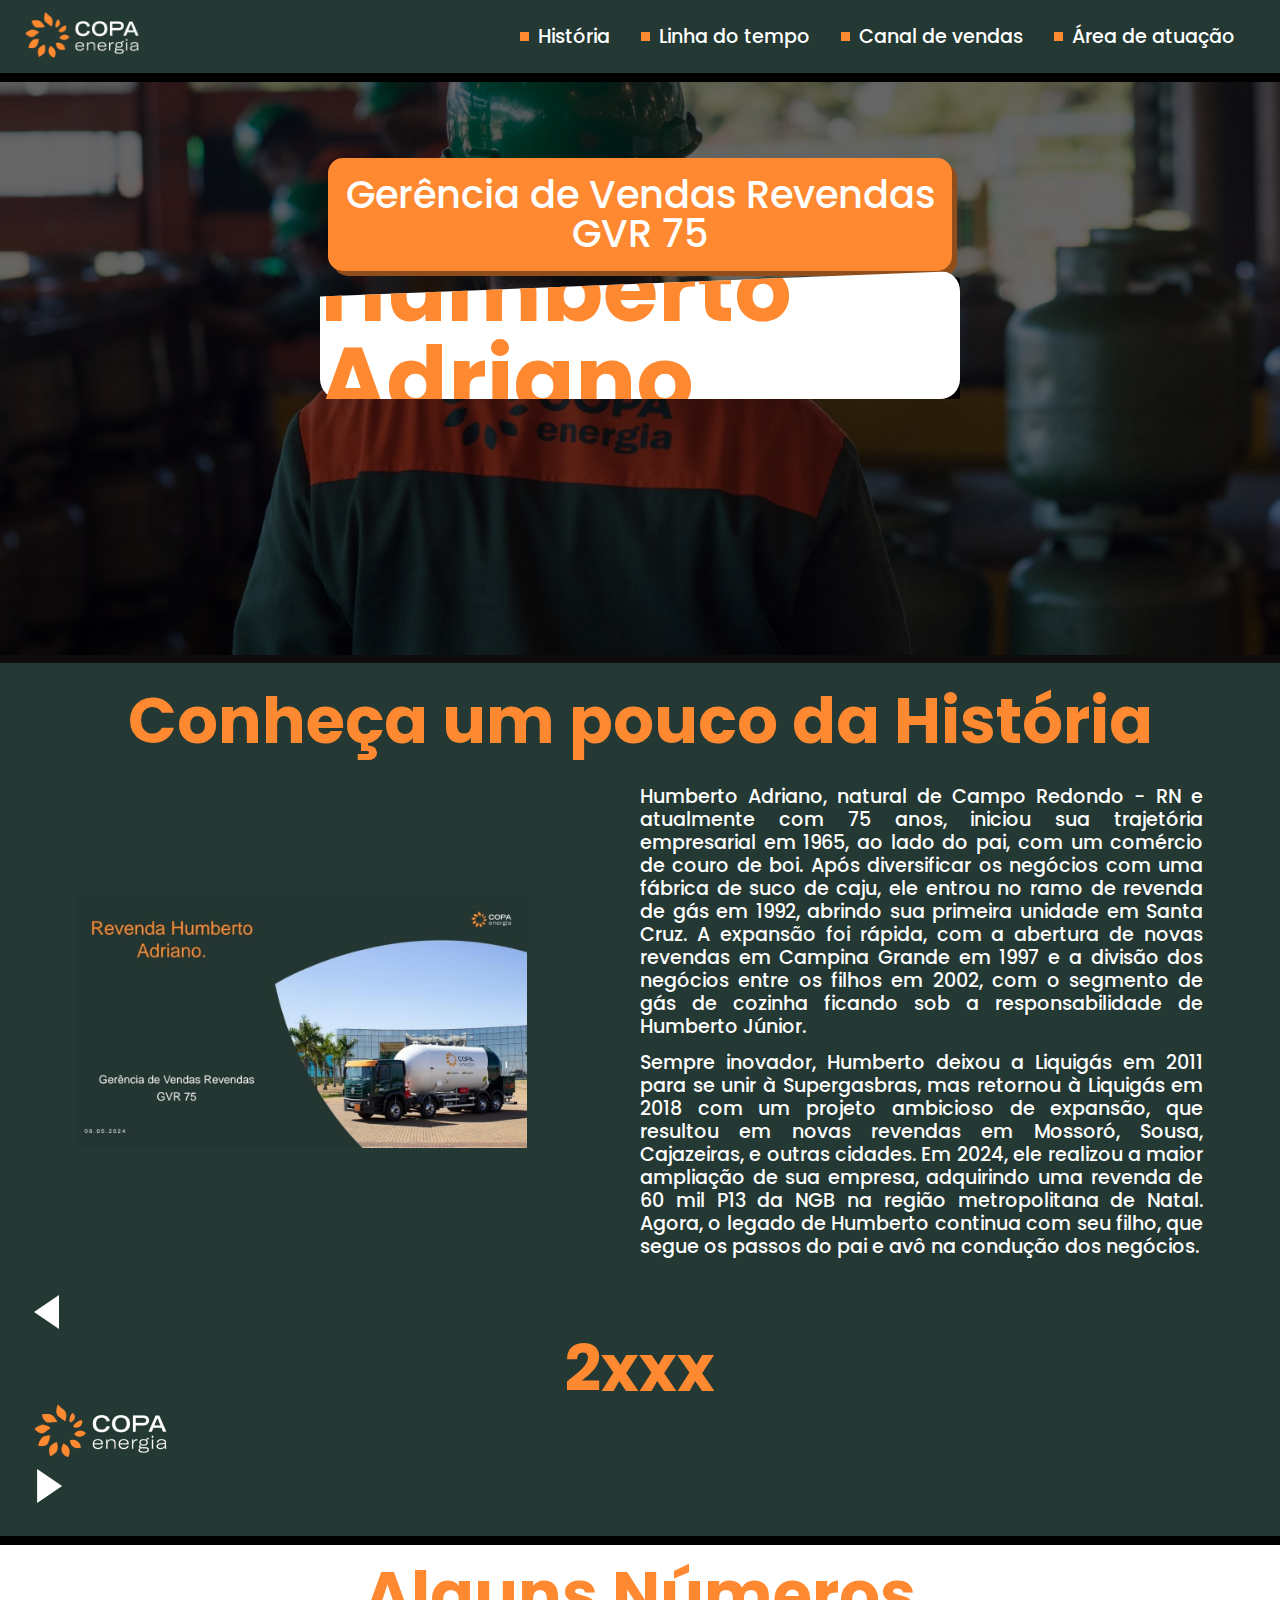
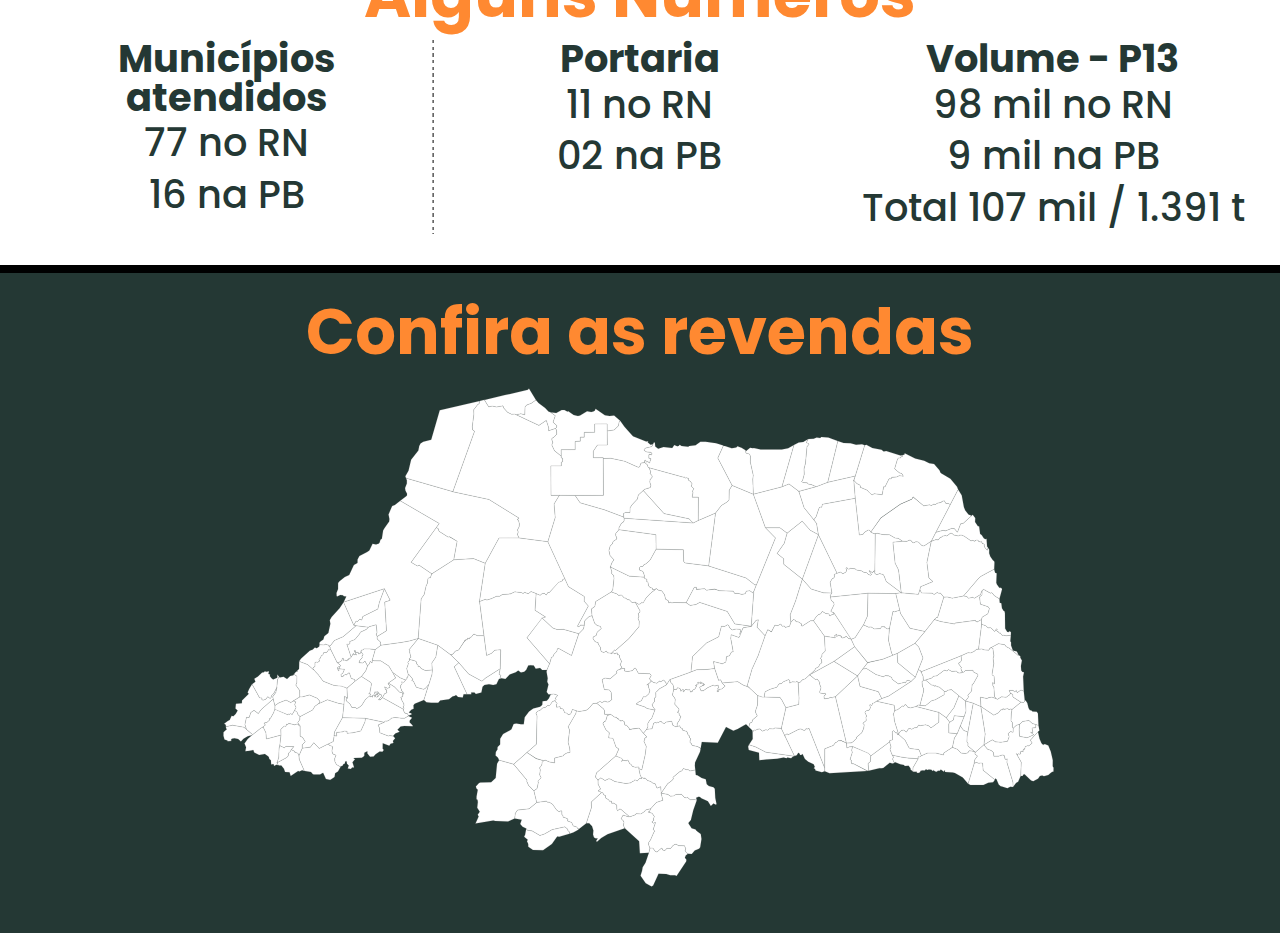
==== commit bb17179a: "Antes de mudar a formatação para divisão por páginas" ====
--- a/index.html
+++ b/index.html
@@ -28,29 +28,38 @@
             <nav>
                 <a class="atalhos-de-navegacao" href="">História</a>
                 <a class="atalhos-de-navegacao" href="">Linha do tempo</a>
-                <a class="atalhos-de-navegacao" href="">Venda ao consumidor</a>
-                <div class="venda-ao-consumidor-dropdownmenu">
+                <a class="atalhos-de-navegacao" href="">Canal de vendas</a>
+                <!-- <div class="canal-de-vendas-dropdownmenu">
                     <ul>
-                        <li><a href="">Canal de Venda</a></li>
+                        <li><a href="">Venda ao consumidor</a></li>
                         <li><a href="">Venda industrial</a></li>
                         <li><a href="">Atendimento da sub-rede</a></li>
                     </ul>
-                </div>
+                </div> -->
                 <a class="atalhos-de-navegacao" href="">Área de atuação</a>
-                <a id="button" href="">Entre em contato</a>
+                <!-- <a class="button" href="">Entre em contato</a> -->
             </nav>
         </header>
 
         <div class="cover">
-            <h1 class="title">Humberto Adriano</h1>
-            <h2 class="subtitle">Gerência de Vendas Revendas</h2>
-            <h2 class="subtitle">GVR 75</h2>           
+            <div class="subtitle">
+                <h2>Gerência de Vendas Revendas</h2>
+                <h2>GVR 75</h2>
+            </div>
+            <div class="poligono">
+                <h1 class="title">Humberto Adriano</h1>
+            </div>           
         </div>
 
         <div class="historia">
             <h1 class="title">Conheça um pouco da História</h1>
-            <p class="text">Lorem ipsum dolor sit amet consectetur adipisicing elit. Fugiat, tenetur minus. Assumenda officia totam tenetur voluptatibus voluptatum corporis. Voluptate officiis impedit accusantium totam corporis sequi provident illo, tempore officia saepe. Lorem ipsum dolor sit amet consectetur adipisicing elit. Culpa, quis? Nobis a debitis eveniet corrupti quas dicta ab veritatis, facere nisi! Ducimus, debitis repellendus? Mollitia, delectus. Voluptatibus porro sint veniam.</p>
-            <p class="text">Lorem ipsum dolor sit amet, consectetur adipisicing elit. Alias ipsam enim dolorum qui quo, deleniti numquam illum officiis, modi itaque obcaecati perspiciatis, possimus eius cum porro reiciendis deserunt sapiente vero?</p>
+            <div class="secao-texto">
+                <img src="assets/images/capa.jpg" alt="" width="40%" height="100%">
+                <div class= "corpo-texto-historia">
+                    <p class="text">Humberto Adriano, natural de Campo Redondo - RN e atualmente com 75 anos, iniciou sua trajetória empresarial em 1965, ao lado do pai, com um comércio de couro de boi. Após diversificar os negócios com uma fábrica de suco de caju, ele entrou no ramo de revenda de gás em 1992, abrindo sua primeira unidade em Santa Cruz. A expansão foi rápida, com a abertura de novas revendas em Campina Grande em 1997 e a divisão dos negócios entre os filhos em 2002, com o segmento de gás de cozinha ficando sob a responsabilidade de Humberto Júnior.</p>
+                    <p class="text">Sempre inovador, Humberto deixou a Liquigás em 2011 para se unir à Supergasbras, mas retornou à Liquigás em 2018 com um projeto ambicioso de expansão, que resultou em novas revendas em Mossoró, Sousa, Cajazeiras, e outras cidades. Em 2024, ele realizou a maior ampliação de sua empresa, adquirindo uma revenda de 60 mil P13 da NGB na região metropolitana de Natal. Agora, o legado de Humberto continua com seu filho, que segue os passos do pai e avô na condução dos negócios.</p>
+                </div>
+            </div>
             <div class="storyline">
                 <button class="button-arrow -left"><span class="content">Avançar</span></button>
                 <figure class="node-card">
--- a/css/style.css
+++ b/css/style.css
@@ -13,26 +13,53 @@
     background-repeat: no-repeat;
     position: relative;
     isolation: isolate;
+    display: flex;
+    justify-content: space-between;
+    flex-direction: column;
+    align-items: center;
 }
 
 .cover::after{
     content: "";
     position: absolute;
-    z-index: -1;
+    z-index: -2;
     inset: 0;
     background: black;
-    opacity: .7;    
+    opacity: .6;    
 }
 
-.historia{
-    border-top: solid 0.7vw #0e0c0b;
-    padding: 2vw;
+.poligono {
+    width: 50vw;
+    height: 10vw;
+    background-color: white;;
+    display: flex;
+    justify-content: center;
+    flex-direction: column;
+    align-items: center;
+    clip-path: polygon(100% 0, 100% 100%, 0% 100%, 0 20%);
+    border-radius: 20px;
+    box-shadow: 10px 5px 0 black;
+    z-index: 2;
 }
 
-.historia .text{
-    padding: 2vw 8vw;
-    font-family:"Poppins", Arial, Helvetica, sans-serif;
-    font-size: 2.109704641350211vw;
-    font-weight: 500;
+.cover .title {
+    font-size: 5vw;
+    display: inline;
+    
+} 
+
+.subtitle{
+    display: flex;
+    flex-direction: column;
+    align-items: center;
+    background-color: #FF8931;
+    padding: 1.4vw 1.4vw;
+    box-shadow: 5px 5px 0 #8e4d1b;
+    border-radius: 15px;
+    margin: 0;
+    font-family:  "Poppins", Arial, Helvetica, sans-serif;
+    font-size:3vw;
+    font-weight:500;
     color: white;
+    z-index: 1;
 }--- a/css/Components/titles.css
+++ b/css/Components/titles.css
@@ -17,4 +17,5 @@
 }
 .cover .title {
     font-size: 7vw;
+    display: inline;
 } 
--- a/css/Components/header.css
+++ b/css/Components/header.css
@@ -13,9 +13,10 @@
 
 nav{
     text-align: right;
+    width: 100%;
 }
 
-.atalhos-de-navegacao, #button {
+.atalhos-de-navegacao, .button {
     display: inline-flex;
     align-items: center;
     color: #FFFFFF;
@@ -34,7 +35,7 @@
     margin-right: 0.7032348804500703vw;
 }
 
-#button{
+.button{
     display: inline-block;
     background-color: #FF8931;
     padding: 1.4064697609001406vw 1.4064697609001406vw;
@@ -44,20 +45,20 @@
     transition: transform 0.1s linear;
 }
 
-#button:hover{
+.button:hover{
     transform: scale(1.02);
 }
 
-.venda-ao-consumidor-dropdownmenu ul {
+.canal-de-vendas-dropdownmenu ul {
     display: none;
     list-style: none;
     background-color: #FF8931;
 }
-.venda-ao-consumidor-dropdownmenu ul li {
+.canal-de-vendas-dropdownmenu ul li {
     display: inline-block;
     position: relative;
 }
-.venda-ao-consumidor-dropdownmenu ul li a {
+.canal-de-vendas-dropdownmenu ul li a {
     display: block;
     padding: 20px 25px;
     text-decoration: none;
--- a/css/Components/storyline.css
+++ b/css/Components/storyline.css
@@ -0,0 +1,28 @@
+.historia{
+    border-top: solid 0.7vw #0e0c0b;
+    padding: 2vw;
+}
+
+.historia .text{
+    display: block;
+    padding: 0.5vw 0;
+    font-family:"Poppins", Arial, Helvetica, sans-serif;
+    font-size: 1.5vw;
+    font-weight: 500;
+    color: white;
+}
+
+.corpo-texto-historia {
+    display: block;
+    width: 50%;
+    text-align: justify;
+    line-height: 1.2;
+    padding: 0;
+}
+
+.secao-texto {
+    display: flex;
+    align-items: center;
+    justify-content: space-between;
+    padding: 2vw 4vw;
+}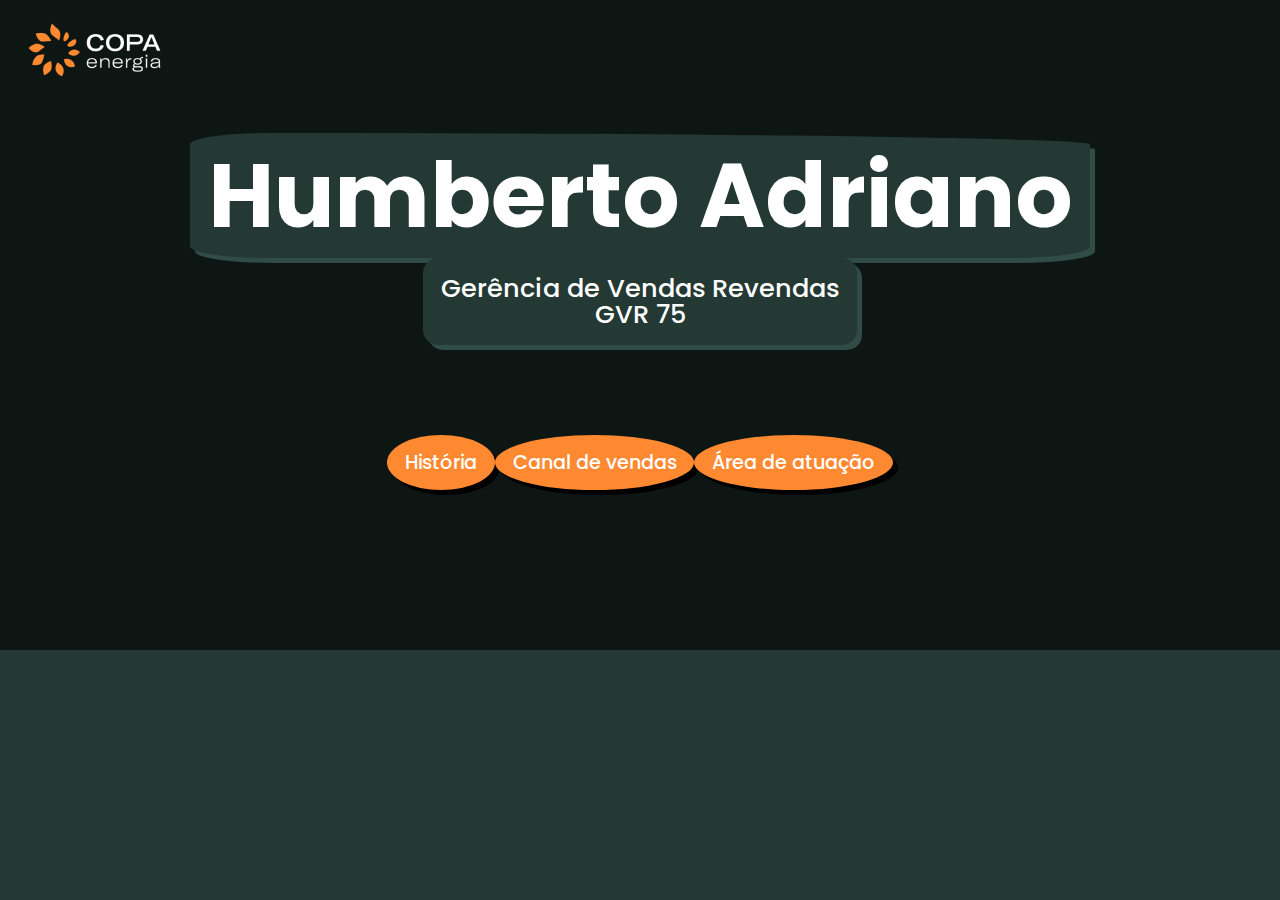
==== commit 162c6cf3: "section in pages" ====
--- a/index.html
+++ b/index.html
@@ -13,497 +13,40 @@
         <link href="https://fonts.googleapis.com/css2?family=Fira+Code:wght@300..700&family=Poppins:ital,wght@0,100;0,200;0,300;0,400;0,500;0,600;0,700;0,800;0,900;1,100;1,200;1,300;1,400;1,500;1,600;1,700;1,800;1,900&display=swap" rel="stylesheet">
         
         <link rel="stylesheet" href="css/reset.css">
-        <link rel="stylesheet" href="css/style.css">
         <link rel="stylesheet" href="css/Components/titles.css">
         <link rel="stylesheet" href="css/Components/big-numbers.css">
         <link rel="stylesheet" href="css/Components/header.css">
         <link rel="stylesheet" href="css/Components/map.css">
         <link rel="stylesheet" href="css/Components/button-arrow.css">
         <link rel="stylesheet" href="css/Components/storyline.css">
+        <link rel="stylesheet" href="css/style.css">
     </head>
 
     <body>
-        <header>
-            <a href=""><img class="logo" src="assets/images/Copa Energia.png" alt="Copa Energia" ></a>
-            <nav>
-                <a class="atalhos-de-navegacao" href="">História</a>
-                <a class="atalhos-de-navegacao" href="">Linha do tempo</a>
-                <a class="atalhos-de-navegacao" href="">Canal de vendas</a>
-                <!-- <div class="canal-de-vendas-dropdownmenu">
-                    <ul>
-                        <li><a href="">Venda ao consumidor</a></li>
-                        <li><a href="">Venda industrial</a></li>
-                        <li><a href="">Atendimento da sub-rede</a></li>
-                    </ul>
-                </div> -->
-                <a class="atalhos-de-navegacao" href="">Área de atuação</a>
-                <!-- <a class="button" href="">Entre em contato</a> -->
-            </nav>
-        </header>
 
+        <div class="logo-cover"><img src="assets/images/Copa Energia.png" alt="Copa Energia" ></div>
         <div class="cover">
+            <h1 class="title">Humberto Adriano</h1>  
             <div class="subtitle">
                 <h2>Gerência de Vendas Revendas</h2>
                 <h2>GVR 75</h2>
             </div>
-            <div class="poligono">
-                <h1 class="title">Humberto Adriano</h1>
-            </div>           
         </div>
-
-        <div class="historia">
-            <h1 class="title">Conheça um pouco da História</h1>
-            <div class="secao-texto">
-                <img src="assets/images/capa.jpg" alt="" width="40%" height="100%">
-                <div class= "corpo-texto-historia">
-                    <p class="text">Humberto Adriano, natural de Campo Redondo - RN e atualmente com 75 anos, iniciou sua trajetória empresarial em 1965, ao lado do pai, com um comércio de couro de boi. Após diversificar os negócios com uma fábrica de suco de caju, ele entrou no ramo de revenda de gás em 1992, abrindo sua primeira unidade em Santa Cruz. A expansão foi rápida, com a abertura de novas revendas em Campina Grande em 1997 e a divisão dos negócios entre os filhos em 2002, com o segmento de gás de cozinha ficando sob a responsabilidade de Humberto Júnior.</p>
-                    <p class="text">Sempre inovador, Humberto deixou a Liquigás em 2011 para se unir à Supergasbras, mas retornou à Liquigás em 2018 com um projeto ambicioso de expansão, que resultou em novas revendas em Mossoró, Sousa, Cajazeiras, e outras cidades. Em 2024, ele realizou a maior ampliação de sua empresa, adquirindo uma revenda de 60 mil P13 da NGB na região metropolitana de Natal. Agora, o legado de Humberto continua com seu filho, que segue os passos do pai e avô na condução dos negócios.</p>
-                </div>
-            </div>
-            <div class="storyline">
-                <button class="button-arrow -left"><span class="content">Avançar</span></button>
-                <figure class="node-card">
-                    <figcaption class="title">2xxx</figcaption>
-                    <img src="/assets/images/Copa Energia.png" alt="imagem" class="image">
-                </figure>
-                <button class="button-arrow -right"><span class="content">Voltar</span></button>
-            </div>
-        </div>
-
-        <div class="big-numbers">
-            <h1 class="title">Alguns Números</h1>
-            <div class="box">
-                <div class="box-columns" id="municipios-atendidos">
-                    <h3 class="topic">Municípios atendidos</h3>
-                    <p>77 no RN</p>
-                    <p>16 na PB</p>
-                </div>
-
-                <div class="box-columns" id="portaria">
-                    <h3 class="topic" >Portaria</h3>
-                    <p>11 no RN</p>
-                    <p>02 na PB</p>
-                </div>
-                
-                <div class="box-columns" id="volume">
-                    <h3 class="topic" >Volume - P13</h3>
-                    <p>98 mil no RN</p>
-                    <p>9 mil na PB</p>
-                    <p><b>Total</b> 107 mil / 1.391 t</p>
-                </div>
-            </div>
-        </div>
-        
-        <div class="container">
-            <h1 class="title" >Confira as revendas</h1>
-            <div class="svg-container">
-                
-                <svg id="svgmap" width="0" viewBox="0 0 1900 1050">
-                    <path id="mun_2400109"  d="M946.806 783.621L952.637 786.123L959.088 757.555L961.296 740.83L956.545 730.186L958.259 728.581L958.324 724.65L962.452 722.343L955.773 715.217L962.266 707.362L972.582 706.454L975.612 695.664L979.139 694.354L980.929 695.477L983.043 693.714L984.506 694.599L988.068 692.461L990.725 692.53L992.116 694.906L996.552 696.365L999.791 693.614L1010.76 691.871L1012.81 699.668L1018.77 702.73L1022.34 701.676L1026.14 700.722L1027.73 704.653L1031.41 706.247L1031.18 708.872L1040.23 711.78L1042.23 718.32L1044.51 719.83L1045.22 723.899L1047.56 725.918L1046.28 730.248V733.765L1048.51 734.639L1050.02 738.719L1060.97 741.106L1066.71 744.643L1065.58 750.93L1055.92 772.019L1055.52 778.08L1056.39 786.448L1046.01 788.605L1042.81 785.966L1038.7 785.916L1033.39 783.598L1030.15 788.648L1026.79 789.226L1012.9 800.805L1014.06 803.25L1010.62 807.568L1002.8 813.097L990.178 831.415L989.231 818.783L982.062 821.718L978.299 812.878L974.342 812.288L969.978 808.909L963.509 806.966L960.779 803.242L958.757 803.909L957.982 801.763L956.86 802.905L954.006 801.545L952.664 802.767L949.459 795.966L946.791 783.598L946.806 783.621Z" stroke="#646464" stroke-width="0.29004" stroke-linecap="round" stroke-linejoin="round"/>
-                    <path class="svgbutton" id="assu"  d="M770.599 344.36L784.895 297.47L782.706 271.117L792.95 254.342L823.572 254.611L833.231 268.76L880.366 282.42L917.655 296.462L918.457 298.661L918.602 303.244L917.089 306.248L913.409 308.466L908.513 317.336L908.464 321.149L902.313 328.275L902.188 331.95L904.427 337.203L903.701 339.571L897.045 343.992L895.912 348.379L891.511 352.487L889.123 361.054L891.237 370.928L898.725 379.323L894.601 385.591L891.94 393.446L894.677 402.235L894.297 405.726L898.208 409.668L898.999 414.872L896.597 437.014L893.7 441.627L863.443 460.329L861.846 469.77L855.171 474.394L856.384 487.755L850.751 489.364L843.555 495.778L842.019 498.311L841.248 506.253L834.345 505.908L830.756 508.955L827.951 507.832L849.04 468.953L841.054 459.838L841.278 450.497L810.549 431.316L803.559 416.159L770.58 344.368L770.599 344.36Z" stroke="#646464" stroke-width="0.29004" stroke-linecap="round" stroke-linejoin="round"/>
-                    <path id="mun_2400307"  d="M908.482 321.141L908.532 317.325L913.428 308.459L917.107 306.24L918.62 303.233L918.476 298.65L1052.3 307.876L1061.99 303.137L1095.72 288.619L1082.34 391.151L1036.57 385.56L1033.8 382.419L1033.17 359.92L980.332 358.736L980.032 330.77L908.494 321.13L908.482 321.141Z" stroke="#646464" stroke-width="0.29004" stroke-linecap="round" stroke-linejoin="round"/>
-                    <path id="mun_2400406"  d="M241.81 669.047L241.978 661.755L249.808 656.46L263.545 650.993L272.676 655.702L277.568 652.629L282.376 654.039L280.419 660.119L283.03 665.273L280.058 671.284L275.553 679.07L271.855 677.396L269.871 678.794L268.004 677.955L266.871 679.679L241.803 669.066L241.81 669.047Z" stroke="#646464" stroke-width="0.29004" stroke-linecap="round" stroke-linejoin="round"/>
-                    <path id="mun_2400505"  d="M345.221 736.179L355.016 731.252L356.7 719.604L361.547 720.872L361.341 713.661L373.034 712.546L376.447 710.941L381.796 711.611L381.788 715.236L392.629 714.309L408.301 710.784L416.219 693.645L417.462 686.469L453.763 693.94L442.052 699.37L444.583 705.017L445.287 714.243L461.654 720.55L464.733 719.723L470.941 720.864L474.92 725.033L470.53 730.405L471.686 734.298L466.022 735.773L463.54 739.62L450.897 734.907L450.772 745.156L452.657 747.156L451.779 749.543L449.989 750.949L444.975 750.743L437.053 756.133L433.184 760.528L426.311 761.011L421.088 754.497L421.001 750.072L415.379 753.179L415.086 759.287L410.453 762.854L395.043 763.18L394.731 764.513L397.479 765.318L392.249 771.517L395.472 781.51L391.428 781.59L389.177 784.41L383.046 783.648L385.004 777.797L381.59 774.199L380.788 769.479L378.238 769.912L377.23 774.463L374.767 774.72L373.562 777.559L369.613 779.571L366.8 779.452L361.148 775.992L358.038 770.088L357.571 764.904L360.308 757.739L354.146 755.681L352.31 749.888L353.747 741.233L347.136 738.397L345.221 736.187V736.179Z" stroke="#646464" stroke-width="0.29004" stroke-linecap="round" stroke-linejoin="round"/>
-                    <path id="mun_2400604"  d="M489.752 640.349L491.414 638.448L489.35 634.073L486.651 632.268L487.152 630.505L485.214 627.241L485.655 622.532L488.392 618.984L487.54 615.612L491.892 616.758L495.059 612.164L497.769 609.06L497.484 607.187L498.94 607.011L500.251 601.796L502.08 601.827L509.237 610.823L506.949 613.011L510.184 613.976L515.905 626L529.767 630.072L533.033 628.739L540.19 620.413L530.649 650.904L512.784 658.334L510.4 661.192L510.762 667.706L506.265 669.591L501.357 675.277L505.904 676.694L507.234 678.488L500.662 681.652L498.803 677.572L493.869 676.38L490.984 671.568L490.847 668.664L492.109 667.56L490.482 663.924L491.953 661.932L491.395 657.843L486.358 649.031L487.403 647.406L485.86 647.05L486.084 645.107L489.224 644.605L489.752 640.341V640.349Z" stroke="#646464" stroke-width="0.29004" stroke-linecap="round" stroke-linejoin="round"/>
-                    <path id="mun_2400703"  d="M917.655 296.462L917.214 289.604L920.871 287.477L929.758 287.849L929.914 278.577L933.806 272.615L944.111 261.645L945.89 253.821L955.598 245.001L995.75 289.654L1044.25 299.853L1052.28 307.884L918.457 298.661L917.655 296.462Z" stroke="#646464" stroke-width="0.29004" stroke-linecap="round" stroke-linejoin="round"/>
-                    <path class="svgbutton" id="angicos"  d="M957.191 412.91L957.799 410.07L954.963 401.99L948.091 399.239L948.186 394.549L950.436 392.242L954.963 391.966L956.754 388.783L960.73 387.127L968.621 380.093L980.325 358.728L1033.16 359.908L1033.79 382.407L1036.56 385.553L1082.33 391.139L1154.88 414.427L1171.51 427.799L1174.79 427.718L1169.76 440.918L1167.38 443.102L1162.05 439.42L1155.21 440.09L1153.1 445.175L1146.55 446.366L1139.73 444.443L1132.8 444.504L1129.7 440.01L1103.15 439.221L1093.78 436.098L1078.2 438.385L1074.64 435.485L1058.33 436.569L1058.56 432.726L1054.48 432.676L1038.7 462.578L1015.15 462.007L1011.02 463.06L1007.83 461.601L1004.85 463.179L1004.08 458.666L998.791 455.826L996.522 446.562L991.166 439.477L985.046 438.205L980.264 434.857L978.709 437.389L973.342 436.745L973.156 434.312L968.708 432.933L965.755 429.692L964.474 422.381L962.208 421.898L962.482 416.979L958.688 416.182L957.202 412.898L957.191 412.91Z" stroke="#646464" stroke-width="0.29004" stroke-linecap="round" stroke-linejoin="round"/>
-                    <path id="mun_2400901"  d="M372.852 685.189L375.626 659.211L376.695 643.64L382.598 647.269L380.036 648.786L380.583 652.636L387.524 658.61L391.192 665.392L397.78 665.372L400.49 667.392L404.645 665.53L409.936 661.449L417.276 649.801L424.715 643.395L426.672 643.452L426.897 644.793L428.668 643.671L430.31 643.828L430.926 645.709L431.131 642.092L433.731 640.981L435.727 642.035L435.765 645.414L436.936 641.996L434.875 637.759L436.742 636.774L434.446 635.728L438.433 635L439.95 636.506L441.238 634.475L444.66 638.268L440.417 638.525L439.11 638.763L438.745 641.502L440.398 638.889L442.052 642.655L439.098 645.376L441.368 644.717L445.131 639.628L448.153 640.525L448.407 644.299L442.607 650.177L446.264 650.667L450.361 646.284L490.878 668.702L491.011 671.61L493.896 676.419L498.834 677.61L500.693 681.691L493.36 686.35L487.153 686.381L474.647 684.764L467.911 686.224L463.802 689.841L459.191 691.91L455.348 691.841L453.801 693.948L417.5 686.48L372.89 685.208L372.852 685.189Z" stroke="#646464" stroke-width="0.29004" stroke-linecap="round" stroke-linejoin="round"/>
-                    <path id="mun_2401008"  d="M364.314 424.45L367.044 420.634L377.379 412.584L385.882 408.561L394.925 389.376L401.889 385.307L402.052 378.763L405.584 372.062L420.553 364.433L424.844 361.387L431.139 348.417L437.886 349.433L443.546 347.54L444.789 345.915L446.382 340.693L449.137 338.394L451.563 322.689L454.075 318.401L463.266 305.167L463.783 300.247L462.023 291.554L469.056 275.247L474.286 273.166L484.773 264.886L560.44 308.96L554.738 316.891L506.022 384.104L517.802 391.158L521.664 389.909L545.95 406.541L542.897 414.634L540.632 414.07L538.461 415.787L537.503 424.615L534.831 430.35L531.285 446.324L525.427 454.941L519.661 531.809L502.844 536.675L486.701 539.602L447.427 544.936L445.659 540.56L446.83 539.039L440.026 532.687L439.832 528.112L458.036 516.947L454.645 461.16L465.114 457.807L454.037 435.496L375.049 461.386L380.203 450.424L375.558 450.133L373.661 448.11L368.56 447.362L362.36 450.485L361.57 449.393L361.235 443.45L364.288 436.067L364.345 424.469L364.314 424.45Z" stroke="#646464" stroke-width="0.29004" stroke-linecap="round" stroke-linejoin="round"/>
-                    <path id="mun_2401107"  d="M775.703 93.4031L786.898 94.9702L797.556 89.2076L802.707 88.9509L809.161 92.3801L809.659 91.1157L820.747 98.5565L829.087 100.687L833.044 99.7213L846.656 91.7479L854.73 93.0314L858.797 91.8168L862.043 90.1041L863.031 86.606L881.235 99.1887L890.297 100.587L899.078 99.7404L910.877 110.059L908.961 112.404L907.349 119.875L899.146 127.887L885.584 129.894L885.47 116.158L861.515 116.308L861.583 132.45L841.266 132.488L841.315 141.673L833.622 141.703L833.701 149.428L823.678 150.148L823.739 165.984L796.606 166.076L796.754 178.578L783.594 168.045L778.315 156.968L780.28 151.244L778.353 147.052L778.588 143.753L782.538 141.734L787.806 135.998L787.464 127.906L785.499 124.902L787.426 122.802L787.924 119.235L780.698 112.741L785.039 100.055L775.715 93.3839L775.703 93.4031Z" stroke="#646464" stroke-width="0.29004" stroke-linecap="round" stroke-linejoin="round"/>
-                    <path id="mun_2401206"  d="M1609.56 663.51L1608.48 645.295L1621.13 647.82L1625.15 646.253L1631.01 645.257L1638.66 648.008L1641.66 649.602L1649.46 644.755L1658.6 645.387L1665.43 640.636L1666.82 637.858L1671.53 639.935L1671.62 644.893L1687.39 655.25L1669.97 669.246L1666.69 668.445L1664.47 669.568L1661.23 667.649L1653.98 669.066L1652.71 667.606L1651.23 670.407L1648.48 669.706L1643.91 675.591L1634.78 680.35L1609.53 663.51H1609.56Z" stroke="#646464" stroke-width="0.29004" stroke-linecap="round" stroke-linejoin="round"/>
-                    <path id="mun_2401305"  d="M638.311 460.191L649.497 455.907L652.664 457.098L661.608 454.428L671.21 449.845L677.292 449.796L682.355 446.692L698.312 445.244L706.933 441.232L720.454 442.899L722.704 444.581L725.578 442.324L732.891 444.945L738.084 440.542L748.123 444.619L745.971 477.084L766.418 490.199L759.534 492.299L730.379 530.369L774.062 580.895L768.9 592.937L759.838 592.949L755.653 588.819L747.195 590.305L743.432 584.294L737.263 583.504L732.774 584.098L728.98 592.209L725.023 596.405L718.588 597.432L713.258 593.941L708.674 597.332L696.845 601.689L688.543 610.225L680.918 608.558L677.702 609.612L679.766 602.804L675.992 601.443L678.367 590.531L679.306 553.726L667.914 554.603L661.178 560.791L651.999 564.852L647.118 527.756L638.33 460.221L638.311 460.191Z" stroke="#646464" stroke-width="0.29004" stroke-linecap="round" stroke-linejoin="round"/>
-                    <path id="mun_2401404"  d="M1686.65 798.046L1687.72 771.567L1678.04 754.34L1680.06 756.244L1682.33 755.129L1685.5 755.907L1686.59 753.838L1685.54 751.52L1688.91 750.053L1691.53 751.306L1690.81 748.635L1692.3 747.934L1691.7 746.516L1693.85 746.941L1693.31 744.811L1695.06 744.823L1695.04 741.451L1699.37 739.344L1702.51 739.708L1708.87 734.405L1705.23 728.769L1720.17 712.496L1723.24 725.929L1726.76 734.071L1728.63 736.788L1731.34 737.803L1733.22 736.091L1740.24 738.907L1745 750.585L1748.91 767.812L1748.78 779.165L1750.45 782.349L1750.26 790.479L1749.61 789.199L1745.76 791.406L1740.25 796.422L1731.76 798.502L1728.34 797.131L1724 798.234L1720.25 803.437L1711 808.227L1706.81 806.817L1694.17 794.705L1691.44 795.82L1690.54 798.372L1686.6 798.046H1686.65Z" stroke="#646464" stroke-width="0.29004" stroke-linecap="round" stroke-linejoin="round"/>
-                    <path id="mun_2401453"  d="M496.017 221.173L494.622 217.299L500.731 206.609L505.786 185.29L519.824 167.8L521.508 158.841L523.99 153.983L529.376 150.504L544.433 146.964L544.881 146.217L561.268 89.6212L638.603 71.6245L637.539 77.4676L635.319 78.1075L627.146 88.7821L627.515 97.1501L624.447 121.078L624.964 127.599L628.826 130.231L586.747 247.365L496.017 221.173Z" stroke="#646464" stroke-width="0.29004" stroke-linecap="round" stroke-linejoin="round"/>
-                    <path id="mun_2401503"  d="M1277.36 602.516L1288.13 592.612L1289.03 589.991L1295.69 586.198L1296.66 582.639L1301.3 578.945L1300.76 572.382L1298.58 570.47L1301.34 566.508L1301.69 562.251L1307.99 556.17L1306.37 527.078L1327.49 530.338L1326.13 525.986L1328.66 524.909L1328.84 523.472L1331.1 524.169L1330.23 527.729L1334.93 524.771L1336.43 526.771L1337.94 526.005L1338.4 527.886L1340.02 527.354L1339.17 529.58L1341.85 530.664L1347.38 528.702L1348.24 526.978L1353.19 531.721L1357.83 532.488L1358.4 533.403L1365.1 547.645L1325.01 576.156L1277.36 602.516Z" stroke="#646464" stroke-width="0.29004" stroke-linecap="round" stroke-linejoin="round"/>
-                    <path id="mun_2401602"  d="M1318.4 451.581L1317.74 448.347L1320.82 443.439L1317.51 422.753L1321.46 415.863L1323.85 415.166L1325.89 412.683L1325.5 407.568L1331.03 405.2L1337.37 402.924L1342.31 406.246L1348.21 402.944L1349.72 398.798L1347.86 395.614L1350.05 394.292L1352.14 397.219L1354.76 397.288L1356.32 395.771L1366.04 396.629L1368.49 399.101L1378.06 400.599L1382.91 403.595L1388.53 404.254L1391.47 407.614L1396.52 409.074L1397.7 407.89L1392.66 400.717L1394.57 400.66L1399.7 404.423L1401.1 401.733L1404.25 400.729L1403.95 405.043L1406.16 407.449L1408.28 408.108L1413.33 405.959L1420.24 407.687L1422.02 410.001L1426.33 421.316L1455.45 443.213L1444.55 444.83L1390.76 444.109L1318.4 451.569L1318.4 451.581Z" stroke="#646464" stroke-width="0.29004" stroke-linecap="round" stroke-linejoin="round"/>
-                    <path id="mun_2401651"  d="M1047.81 596.631L1050.95 566.772L1077.95 540.48L1101.53 528.595L1106.85 507.851L1112.94 508.384L1118.91 504.924L1120.76 505.928L1123.34 511.594L1127.58 515.135L1135.19 513.33L1142.99 514.039L1144.6 516.196L1142.78 521.943L1143.12 526.219L1140.79 529.825L1125.88 524.553L1125.13 531.698L1129.85 557.45L1126.57 557.787L1122.49 565.374L1116.78 566.891L1115.78 577.209L1108.68 580.914L1091.72 576.55L1093.76 589.98L1079.59 591.765L1059.2 592.336L1047.78 596.643L1047.81 596.631Z" stroke="#646464" stroke-width="0.29004" stroke-linecap="round" stroke-linejoin="round"/>
-                    <path id="mun_2401701"  d="M1447.27 560.802L1481.98 541.001L1489.37 548.266L1497.48 569.442L1488.42 592.366L1482.62 607.068L1448.47 578.569L1447.26 560.802H1447.27Z" stroke="#646464" stroke-width="0.29004" stroke-linecap="round" stroke-linejoin="round"/>
-                    <path id="mun_2401800"  d="M1542.44 685.101L1557.31 665.755L1566.94 642.479L1579.88 653.043L1580.87 672.288L1577.85 681.56L1577.09 683.446L1558.05 681.484L1556.36 689.626L1549.14 694.078L1542.44 685.101Z" stroke="#646464" stroke-width="0.29004" stroke-linecap="round" stroke-linejoin="round"/>
-                    <path id="mun_2401859"  d="M1223.98 238.054L1247.36 156.918L1256.67 152.01L1265.44 150.868L1275.24 145.477L1271.92 151.389L1272.07 152.987L1274.37 153.083L1276.77 155.569L1272.82 160.248L1269.83 192.563L1267.04 203.582L1267.52 213.651L1264.39 225.272L1262.18 227.705L1265.37 229.51L1273.25 230.138L1275.07 232.614L1281.3 233.617L1290.66 237.579L1257.1 246.775L1237.87 232.387L1223.98 238.062V238.054Z" stroke="#646464" stroke-width="0.29004" stroke-linecap="round" stroke-linejoin="round"/>
-                    <path id="mun_2401909"  d="M1241.45 500.567L1240.07 485.755L1250.66 458.762L1263.71 416.691L1280.86 435.86L1304.62 443.175L1320.84 443.428L1317.76 448.336L1318.42 451.57L1319.42 456.899L1322.16 460.398L1324.25 460.892L1325.43 465.976L1318.91 479.279L1324.71 481.754L1324.64 485.007L1321.25 485.479L1317.6 488.042L1315.8 487.057L1315.36 484.199L1309.09 483.49L1302.4 479.253L1299.11 484.08L1294.31 485.942L1291.02 489.226L1285.36 497.452L1279.56 497.583L1263.16 508.008L1261.37 506.786L1262.43 503.87L1256.18 499.609L1251.58 499.15L1250.16 496.525L1246.25 495.146L1241.47 500.586L1241.45 500.567Z" stroke="#646464" stroke-width="0.29004" stroke-linecap="round" stroke-linejoin="round"/>
-                    <path id="mun_2402006"  d="M743.576 826.913L749.768 822.399L752.3 810.031L751.311 808.05L757.625 801.656L754.713 795.625L756.071 786.211L754.539 782.23L757.5 779.341L759.29 774.62L759.366 771.842L762.418 768.363L766.182 767.39L773.982 770.858L783.827 772.613L783.64 763.405L800.936 758.766L801.897 756.685L808.112 753.217L813.696 752.489L812.795 743.796L809.884 732.857L812.769 709.331L810.097 702.542L824.648 677.434L825.955 671.844L831.463 672.997L844.923 670.84L850.4 666.947L858.083 657.724L865.316 656.966L878.848 668.181L880.513 671.499L880.589 678.587L892.92 678.794L885.938 681.108L882.885 691.407L879.415 693.269L877.461 696.599L883.201 708.308L889.887 714.289L888.587 724.067L896.927 725.228L902.716 741.754L908.288 745.834L902.362 759.248L865.141 792.008L862.921 800.215L867.977 805.732L868.163 813.913L872.903 823.235L867.969 827.296L871.467 827.652L874.409 830.607L854.947 848.308L855.296 859.266L845.333 889.777L831.071 900.999L828.304 899.857L826.738 897.03L819.74 894.792L816.817 888.236L808.709 885.252L809.367 881.409L801.799 877.88L800.518 878.638L799.286 873.861L797.811 873.033L797.576 866.125L796.344 865.255L792.52 867.554L787.662 864.22L779.634 852.653L773.64 849.205L769.85 849.025L768.409 846.879L749.08 849.481L743.538 826.921L743.576 826.913Z" stroke="#646464" stroke-width="0.29004" stroke-linecap="round" stroke-linejoin="round"/>
-                    <path id="mun_2402105"  d="M1160.04 703.117L1161.94 695.676L1166.06 694.097L1167.47 689.013L1176.37 681.679L1173.1 674.978L1172.98 671.729L1176.82 660.583L1177.18 642.28L1187.38 645.326L1190.83 645.019L1220.52 645.858L1224.38 651.525L1231.98 665.863L1223.07 705.925L1210.68 705.055L1207.4 707.174L1200.03 706.603L1196.38 709.707L1193.24 708.603L1186.23 711.374L1181.92 706.948L1177.61 707.481L1172.86 709.688L1170.16 709.216L1167.32 713.826L1166.93 709.975L1160.04 703.117Z" stroke="#646464" stroke-width="0.29004" stroke-linecap="round" stroke-linejoin="round"/>
-                    <path id="mun_2402204"  d="M1615.6 737.608L1631.66 728.117L1638.05 731.811L1648.29 732.6L1661.07 730.818L1664.25 722.205L1662.2 715.868L1667.31 711.895L1671.97 713.573L1672.07 705.55L1678.29 699.894L1684.75 697.802L1683.85 708.121L1684.45 721.159L1699.12 723.91L1712.02 718.094L1705.65 713.297L1710.25 713.688L1708.49 705.036L1715.83 704.385L1715.79 699.982L1717.01 698.741L1721.16 699.783L1723 709.837L1720.17 712.488L1705.24 728.757L1708.88 734.393L1702.52 739.696L1699.38 739.332L1695.05 741.439L1695.07 744.811L1693.32 744.8L1693.85 746.93L1691.71 746.505L1692.31 747.926L1690.82 748.624L1691.54 751.294L1688.92 750.045L1685.56 751.513L1686.6 753.827L1685.5 755.896L1682.34 755.118L1680.07 756.233L1678.06 754.329L1687.73 771.559L1686.66 798.039L1681.79 809.135L1677.68 811.805L1671.86 819.384L1671.67 810.483L1660 771.862L1660.42 764.57L1659.02 765.95L1656.4 765.478L1654.78 758.183L1651.08 757.605L1644.18 759.743L1634.72 760.007L1633.62 752.252L1629.44 748.842L1622.46 746.34L1616 738.397L1615.61 737.596L1615.6 737.608Z" stroke="#646464" stroke-width="0.29004" stroke-linecap="round" stroke-linejoin="round"/>
-                    <path id="mun_2402303"  d="M519.641 531.79L525.408 454.918L531.265 446.309L534.812 430.331L537.484 424.596L538.438 415.768L540.609 414.051L542.878 414.614L545.93 406.522L588.526 379.146L626.743 376.997L649.505 386.016L638.31 460.183L647.098 527.717L646.053 526.269L634.136 526.307L628.845 523.797L626.344 523.874L622.775 529.008L619.753 529.886L618.875 532.618L615.541 530.92L614.435 534.28L612.253 534.361L609.585 537.396L611.208 533.917L597.972 554.239L591.343 556.316L586.698 562.063L582.281 563.235L557.585 545.013L519.63 531.748L519.641 531.79Z" stroke="#646464" stroke-width="0.29004" stroke-linecap="round" stroke-linejoin="round"/>
-                    <path id="mun_2402402"  d="M990.196 831.415L1002.82 813.097L1010.64 807.568L1014.08 803.25L1012.92 800.805L1026.81 789.226L1030.17 788.648L1033.41 783.598L1038.72 785.916L1042.83 785.966L1046.02 788.605L1056.41 786.448L1057.42 796.272L1060.37 796.824L1068.74 801.813L1076.67 804.522L1078.56 814.012L1082.69 817.687L1091.56 819.955L1094.14 822.989L1095.13 840.641L1097.49 852.251L1096.43 853.776L1091.49 851.5L1086.51 856.071L1080.74 847.105L1068.03 841.312L1065.39 838.599L1062.79 838.128L1058.01 840.48L1059.25 845.251L1054.49 843.802L1046.67 844.239L1041.2 839.676L1039.32 840.618L1035.33 839.703L1029.98 833.81L1019.02 833.94L1013.72 837.12L1008.21 837.231L1003.39 833.921L990.208 831.434L990.196 831.415Z" stroke="#646464" stroke-width="0.29004" stroke-linecap="round" stroke-linejoin="round"/>
-                    <path id="mun_2402501"  d="M823.571 254.61L878.369 254.472L877.92 183.21L892.585 182.482L919.619 188.268L945.92 200.13L948.47 199.176L951.139 191.904L958.209 190.877L963.557 195.314L964.925 199.973L966.917 201.187L970.057 208.766L968.932 212.272L972.433 216.077L973.06 218.897L968.901 224.088L968.286 228.552L970.361 235.273L968.943 239.522L957.376 242.989L955.597 245.012L945.889 253.833L944.11 261.656L933.805 272.622L929.913 278.588L929.757 287.86L920.87 287.485L917.213 289.615L917.654 296.474L880.365 282.431L833.23 268.772L823.571 254.622V254.61Z" stroke="#646464" stroke-width="0.29004" stroke-linecap="round" stroke-linejoin="round"/>
-                    <path class="svgbutton" id="ceara-mirim"  d="M1491.33 437.347L1492.68 431.416L1516.61 421.512L1508.76 414.358L1504.94 384.419L1513.34 343.571L1522.48 340.168L1527.09 340.663L1530.19 336.563L1533.95 335.095L1534.47 333.49L1541.22 332.287L1543.6 333.076L1550.35 328.099L1553.48 327.919L1557.11 331.141L1566.54 333.134L1567.62 331.586L1571.63 331.203L1577.64 333.597L1590.33 342.613L1593.66 341.804L1597.81 343.138L1600.59 341.138L1603.94 341.176L1604.98 343.552L1608.98 344.624L1610.52 343.728L1612.51 347.513L1614.64 348.192L1616.7 350.349L1616.02 352.529L1617.68 355.828L1622.02 360.759L1623.45 355.958L1625.72 359.813L1625.69 366.395L1627.85 373.016L1633.17 380.576L1635.16 381.441L1635.95 384.725L1635.39 397.484L1609.44 411.507L1604.98 415.55L1575.99 449.597L1554.26 453.777L1544.38 451.489L1537.83 451.784L1531.51 444.01L1527.97 444.347L1524.89 442.581L1520.35 446.19L1518.04 445.884L1515.13 444.06L1494.73 443.911L1491.38 437.397L1491.33 437.347Z" stroke="#646464" stroke-width="0.29004" stroke-linecap="round" stroke-linejoin="round"/>
-                    <path id="mun_2402709"  d="M1093.79 589.972L1091.76 576.539L1108.71 580.903L1115.82 577.197L1116.82 566.879L1122.53 565.366L1126.61 557.776L1129.89 557.442L1125.17 531.691L1125.92 524.545L1140.83 529.817L1143.16 526.211L1142.82 521.932L1143.58 523.863L1148.78 511.062L1164.77 508.245L1174.18 496.548L1178.48 495.571L1176.19 509.939L1191.74 526.487L1178.11 565.178L1166.29 591.144L1157 623.153L1159.9 626.199L1148.65 621.842L1138.69 615.329L1108.26 618.137L1106.48 613.386L1104.58 611.831L1101.56 612.915L1093.8 589.96L1093.79 589.972Z" stroke="#646464" stroke-width="0.29004" stroke-linecap="round" stroke-linejoin="round"/>
-                    <path id="mun_2402808"  d="M1160.26 737.803L1167.51 726.562L1167.3 713.837L1170.15 709.224L1172.85 709.699L1177.6 707.492L1181.91 706.96L1186.22 711.381L1193.23 708.615L1196.37 709.718L1200.02 706.615L1207.39 707.186L1210.66 705.067L1223.06 705.933L1229.66 719.837L1248.53 759.524L1247.7 759.819L1193.03 752.145L1173.17 741.853L1160.25 737.815L1160.26 737.803Z" stroke="#646464" stroke-width="0.29004" stroke-linecap="round" stroke-linejoin="round"/>
-                    <path id="mun_2402907"  d="M186.845 707.975L183.808 698.423L186.769 684.468L191.919 684.775L195.314 675.215L201.472 670.928L209.792 677.097L215.034 669.568L238.655 648.954L241.977 661.736L241.81 669.027L239.415 675.798L233.588 686.066L231.372 687.032L232.288 689.239L226.373 694.58L222.112 695.162L221.496 696.787L223.568 699.174L219.197 703.036L213.742 706.228L197.404 719.297L197.944 717.259L186.837 707.933L186.845 707.975Z" stroke="#646464" stroke-width="0.29004" stroke-linecap="round" stroke-linejoin="round"/>
-                    <path id="mun_2403004"  d="M892.94 678.813L899.721 683.936L904.26 684.637L904.887 687.001L907.544 687.27L908.639 689.791L911.28 690.009L912.345 692.274L914.28 690.117L918.594 692.461L920.008 699.596L922.962 699.124L925.561 702.841L927.88 704.397L928.682 707.826L947.452 705.282L955.785 715.228L962.463 722.351L958.335 724.658L958.267 728.589L956.556 730.198L961.308 740.838L959.099 757.563L952.645 786.134L946.818 783.629L947.179 780.713L939.964 781.372L933.992 779.422L932.004 775.617L929.591 774.939L925.653 767.272L922.825 768.659L915.941 767.735L913.314 770.621L915.074 766.214L914.397 764.482L902.382 759.268L908.308 745.857L902.735 741.777L896.946 725.248L888.607 724.087L889.906 714.309L883.22 708.328L877.48 696.622L879.438 693.289L882.909 691.427L885.957 681.128L892.94 678.813Z" stroke="#646464" stroke-width="0.29004" stroke-linecap="round" stroke-linejoin="round"/>
-                    <path id="mun_2403103"  d="M1014.48 630.505L1019.81 630.425L1021.76 627.222L1024.6 627.517L1027.73 629.774L1028.39 634.103L1031.75 630.298L1033.27 630.417L1032.69 634.643L1034.05 634.831L1036.65 630.613L1040.37 630.375L1042.01 631.609L1045.24 630.318L1047.55 635.904L1048.57 633.233L1049.19 634.663L1051.16 633.716L1051.17 631.747L1053.97 629.954L1055.43 629.892L1058.77 623.812H1056.67L1057.2 622.444L1059.54 622.156L1059.07 619.938L1062.37 620.007L1060.74 617.26L1061.92 616.187L1064.1 617.919L1067.17 615.562L1067.98 615.999L1066.45 618.264L1067.54 619.823L1067.61 617.605L1071.16 617.781L1071.27 619.624L1072.02 618.54L1072.57 620.846L1073.68 619.892L1074.62 621.566L1072.54 621.39L1072.56 622.946L1070.78 623.39L1071.11 621.379L1070.05 623.379L1064.88 626.099L1067.44 633.038L1072.46 632.663L1080.77 626.712L1091.69 621.716L1093.58 623.873L1100.55 621.919L1101.42 627.31L1099.49 629.517L1101.42 630.601L1098.67 632.693L1098.65 634.601L1101.16 634.525L1102.68 630.111L1107.49 629.49L1114.1 624.08L1108.25 618.118L1138.68 615.31L1148.64 621.823L1159.9 626.18L1177.19 642.26L1176.83 660.564L1172.99 671.706L1173.11 674.959L1176.38 681.66L1167.48 688.994L1166.07 694.078L1161.95 695.657L1160.05 703.097L1154.6 697.676L1138.43 707.059L1130.11 710.458L1115.89 703.274L1099.97 733.91L1069.01 732.079L1066.74 744.616L1061 741.075L1050.05 738.692L1048.54 734.612L1046.31 733.734V730.217L1047.59 725.891L1045.25 723.868L1044.54 719.799L1042.26 718.293L1040.25 711.749L1031.21 708.841L1031.43 706.22L1027.76 704.622L1026.17 700.691L1022.37 701.645L1020.89 700.17L1021.38 696.247L1026 689.043L1028.13 682.53L1025.05 679.771L1025 676.545L1021.37 674.438L1023.98 672.882L1024.78 668.319L1016.55 659.043L1017.45 649.72L1016.31 646.874L1011.98 641.057L1014.49 630.475L1014.48 630.505Z" stroke="#646464" stroke-width="0.29004" stroke-linecap="round" stroke-linejoin="round"/>
-                    <path id="mun_2403202"  d="M197.583 620.206L204.14 615.417L202 609.65L209.07 605.313L217.193 597.558L220.888 597.094L222.374 595.393L225.29 596.248L230.57 595.175L229.425 600.409L232.691 601.374L232.063 604.282L235.329 608.597L238.525 611.072L246.496 607.593L246.747 601.57L250.092 605.984L247.158 611.374L245.744 626.789L240.05 637.827L235.378 642.862L234.519 646.655L232.58 647.858L228.038 644.555L224.644 649.387L219.151 651.218L216.733 650.648L216.589 646.931L212.294 646.824L197.591 620.237L197.583 620.206Z" stroke="#646464" stroke-width="0.29004" stroke-linecap="round" stroke-linejoin="round"/>
-                    <path class="svgbutton" id="parnamirim"  d="M1604.91 552.63L1610.98 503.977L1618.94 506.962L1623.51 511.042L1628.6 510.747L1636.53 518.012L1639.62 513.023L1641.61 513.82L1640.08 516.472L1640.95 517.813L1643.29 518.464L1645.45 521.491L1646.77 520.797L1651.06 526.024L1652.25 524.97L1658.3 526.407L1667.69 525.568L1666.63 537.02L1668.1 539.15L1668.15 545.3L1671.65 554.879L1679.36 556.898L1682.5 563.818L1681.73 564.507L1665.3 550.948L1658.54 547.607L1656 544.066L1643.58 541.79L1627.11 550.798L1625.15 554.358L1616.93 554.032L1611.54 552.258L1604.93 552.63H1604.91Z" stroke="#646464" stroke-width="0.29004" stroke-linecap="round" stroke-linejoin="round"/>
-                    <path id="mun_2403301"  d="M238.663 648.974L237.599 644.724L243.612 636.448L245.745 626.778L247.159 611.367L250.093 605.976L251.207 607.455L258.707 605.946L265.435 610.402L271.672 604.202L277.811 602.762L278.75 600.899L284.79 604.968L284.517 617.291L282.521 622.03L290.032 632.379L290.237 644.881L277.576 652.617L272.687 655.694L263.557 650.981L249.819 656.453L241.989 661.744L238.663 648.962V648.974Z" stroke="#646464" stroke-width="0.29004" stroke-linecap="round" stroke-linejoin="round"/>
-                    <path id="mun_2403400"  d="M953.184 981.76L954.336 974.952L959.859 966.043L966.45 946.698L968.309 937.817L974.075 937.621L978.808 944.085L982.122 945.418L990.493 938.104L992.272 938.755L993.119 941.506L997.601 942.361L1001.38 938.173L1008.35 938.46L1013.08 932.801L1016.84 930.575L1019.29 930.269L1023.83 932.931L1035.59 933.169L1038.01 939.476L1036.69 941.909L1038.69 946.284L1042.16 948.668L1037.87 951.913L1036.22 956.476L1039.21 960.258L1038.7 963.944L1020.07 991.784L1017.06 990.523L1007.76 990.435L999.859 988.109L985.201 987.37L974.779 1010.23L971.65 1012.38L960.281 1005.67L950.603 991.795L950.307 990.672L953.203 981.779L953.184 981.76Z" stroke="#646464" stroke-width="0.29004" stroke-linecap="round" stroke-linejoin="round"/>
-                    <path id="mun_2403509"  d="M1584.35 713.01L1594.67 657.043L1609.56 663.511L1618.02 716.891L1615.61 737.597L1598.91 752.26L1584.37 739.903L1584.51 734.739L1582.48 732.206L1582.79 721.535L1584.36 713.01H1584.35Z" stroke="#646464" stroke-width="0.29004" stroke-linecap="round" stroke-linejoin="round"/>
-                    <path id="mun_2403608"  d="M1575.96 449.551L1604.95 415.5L1609.41 411.461L1635.36 397.438L1637.18 404.354L1640.22 405.576L1639.46 423.818L1640.75 427.109L1645.29 433.615L1648.63 433.654L1650.75 436.067L1645.57 455.099L1635.7 448.731L1630.98 443.163L1627.98 443.911L1616.79 437.596L1614.12 437.044L1611.82 439.113L1608.99 446.612L1597.32 453.807L1593.53 452.179L1585.47 453.926L1582.58 450.635L1575.98 449.558L1575.96 449.551Z" stroke="#646464" stroke-width="0.29004" stroke-linecap="round" stroke-linejoin="round"/>
-                    <path id="mun_2403707"  d="M545.93 406.53L521.645 389.897L517.783 391.15L505.999 384.092L554.719 316.884L558.22 318.853L559.999 324.106L577.412 335.126L580.882 334.919L595.068 343.44L588.519 379.177L545.919 406.553L545.93 406.53Z" stroke="#646464" stroke-width="0.29004" stroke-linecap="round" stroke-linejoin="round"/>
-                    <path id="mun_2403756"  d="M1038.69 462.608L1054.47 432.707L1058.54 432.757L1058.32 436.6L1074.63 435.516L1078.19 438.412L1093.77 436.125L1103.14 439.251L1129.7 440.037L1132.79 444.531L1139.72 444.474L1146.54 446.397L1153.09 445.202L1155.2 440.117L1162.04 439.447L1167.37 443.133L1169.75 440.945L1164.76 508.253L1132.88 503.651L1118.25 479.567L1064.85 461.869L1057.73 466.064L1046.5 467.888L1038.69 462.608Z" stroke="#646464" stroke-width="0.29004" stroke-linecap="round" stroke-linejoin="round"/>
-                    <path id="mun_2403806"  d="M865.339 656.985L870.353 654.096L873.158 654.089L875.458 655.909L881.205 652.816L885.744 655.004L888.929 654.315L894.346 650.636L893.437 636.586L890.024 631.647L879.966 630.624L875.701 611.306L881.441 608.202L891.149 609.938L904.327 598.731L903.586 595.451L905.198 593.133L910.713 591.252L915.894 589.539L919.832 590.01L919.297 594.899L926.051 595.57L934.782 593.865L938.333 589.382L940.697 589.056L946.083 599.118L968.484 599.964L971.046 603.67L967.651 609.731L971.046 614.126L968.054 617.938L962.402 621.536L965.568 620.965L965.705 625.785L968.316 632.632L966.667 638.575L959.623 644.912L955.803 644.655L951.96 652.502L946.855 654.541L941.754 658.698L958.969 664.426L962.949 667.185L978.26 670.438L972.011 686.392L967.488 690.994L964.359 696.875L964.671 702.121L962.295 707.354L955.803 715.205L947.471 705.262L928.701 707.806L927.899 704.377L925.584 702.818L922.984 699.105L920.03 699.576L918.612 692.442L914.298 690.097L912.363 692.254L911.299 689.99L908.657 689.772L907.562 687.25L904.905 686.982L904.278 684.618L899.743 683.917L892.958 678.794L880.627 678.587L880.551 671.499L878.89 668.181L865.358 656.966L865.339 656.985Z" stroke="#646464" stroke-width="0.29004" stroke-linecap="round" stroke-linejoin="round"/>
-                    <path id="mun_2403905"  d="M316.799 592.148L315.587 590.14L316.644 587.627L319.498 586.048L319.449 578.443L321.961 577.159L324.58 577.849L328.541 575.504L327.135 572.5L329.628 569.925L331.818 565.059L335.064 563.029L336.147 559.136L342.883 558.27L346.031 553.024L348.387 553.963L350.121 553.044L362.497 578.098L369.32 583.941L367.921 586.305L365.04 586.711L363.2 588.65L364.588 593.715L366.142 594.24L365.481 589.658L367.317 587.42L367.279 590.593L376.907 591.382L373.593 598.968L369.906 601.325L370.837 605.532L373.996 605.386L374.669 603.551L378.599 601.401L380.446 601.995L385.297 598.348L386.46 598.397L389.873 609.011L396.423 611.072L397.194 614.628L381.628 627.923L371.989 624.513L355.035 622.475L335.387 614.501L325.979 601.953L316.792 592.16L316.799 592.148Z" stroke="#646464" stroke-width="0.29004" stroke-linecap="round" stroke-linejoin="round"/>
-                    <path id="mun_2404002"  d="M450.331 646.264L454.204 639L458.945 636.701L457.861 635.234L459.169 634.249L457.614 633.804L458.895 631.402L456.002 630.781L454.478 625.409L460.176 628.298L464.646 626.425L464.43 623.053L460.902 619.685L461.712 618.038L473.465 625.272L483.721 635.916L488.472 635.835L489.753 640.341L489.225 644.605L486.085 645.107L485.861 647.05L487.404 647.406L486.359 649.031L491.395 657.843L491.954 661.932L490.483 663.924L492.11 667.56L490.848 668.664L450.331 646.241V646.264Z" stroke="#646464" stroke-width="0.29004" stroke-linecap="round" stroke-linejoin="round"/>
-                    <path id="mun_2404101"  d="M1154.22 168.803L1162.51 162.064L1168.21 163.106L1169.73 162.723L1183.04 165.631L1223.98 165.474L1236.17 163.274L1247.36 156.937L1223.98 238.073L1168.73 252.56L1167.61 223.46L1168.52 215.655L1162.86 190.03L1163.21 178.52L1160.82 174.125L1154.84 172.911L1153.68 170.734L1154.21 168.822L1154.22 168.803Z" stroke="#646464" stroke-width="0.29004" stroke-linecap="round" stroke-linejoin="round"/>
-                    <path id="mun_2404200"  d="M1609.56 663.51L1634.81 680.35L1643.93 675.591L1648.51 669.706L1651.26 670.407L1652.74 667.606L1654.01 669.066L1661.26 667.648L1664.5 669.568L1666.72 668.445L1670 669.246L1668.7 676.507L1667.94 691.515L1670.73 694.58V703.097L1672.08 705.557L1671.98 713.581L1667.32 711.906L1662.2 715.876L1664.26 722.213L1661.08 730.826L1648.3 732.612L1638.06 731.822L1631.66 728.125L1615.61 737.616L1618.02 716.914L1609.56 663.529V663.51Z" stroke="#646464" stroke-width="0.29004" stroke-linecap="round" stroke-linejoin="round"/>
-                    <path id="mun_2404309"  d="M484.766 264.879L496.264 256.001L497.69 254.944L497.914 251.319L494.736 245.1L494.094 240.33L497.515 231.61L497.553 225.422L496.017 221.161L586.747 247.357L656.693 262.289L714.657 298.267L713.874 300.198L711.167 301.106L714.14 303.489L715.763 309.857L715.155 315.394L711.89 321.612L713.456 325.348L711.851 330.494L715.155 337.084L676.117 337.214L649.505 386.005L626.743 376.989L588.526 379.135L595.076 343.402L580.893 334.877L577.419 335.084L560.006 324.068L558.227 318.815L554.73 316.842L560.428 308.911L484.766 264.84V264.879Z" stroke="#646464" stroke-width="0.29004" stroke-linecap="round" stroke-linejoin="round"/>
-                    <path id="mun_2404408"  d="M709.282 98.2419L718.45 96.1422L725.969 98.2112L726.437 83.2338L729.538 79.5172L738.68 75.9616L747.662 69.5859L752.63 75.4597L765.554 85.391L771.929 92.1996L775.704 93.4142L785.032 100.085L780.691 112.767L787.917 119.262L787.415 122.829L785.492 124.928L772.115 129.415L772.438 124.062L767.679 109.3L753.383 118.936L709.271 98.261L709.282 98.2419Z" stroke="#646464" stroke-width="0.29004" stroke-linecap="round" stroke-linejoin="round"/>
-                    <path id="mun_2404507"  d="M1110.81 157.972L1127.05 163.343L1135.59 161.907L1138.06 159.569L1145.89 162.278L1153.77 167.206L1154.22 168.803L1153.7 170.715L1154.85 172.891L1160.83 174.106L1163.22 178.501L1162.86 190.011L1168.53 215.632L1167.62 223.437L1168.74 252.541L1127.63 235.177L1099.86 182.286L1110.83 157.964L1110.81 157.972Z" stroke="#646464" stroke-width="0.29004" stroke-linecap="round" stroke-linejoin="round"/>
-                    <path id="mun_2404606"  d="M1444.57 444.83L1455.46 443.213L1488.45 446.236L1491.33 437.339L1494.68 443.853L1515.08 444.002L1517.99 445.822L1520.3 446.129L1524.84 442.523L1527.92 444.286L1531.46 443.953L1537.79 451.727L1525.87 490.958L1523.18 491.188L1519.67 494.939L1501.21 518.338L1472.04 511.912L1453.82 483.214L1452.35 477.16L1444.55 444.819L1444.57 444.83Z" stroke="#646464" stroke-width="0.29004" stroke-linecap="round" stroke-linejoin="round"/>
-                    <path id="mun_2404705"  d="M891.951 393.457L894.612 385.603L898.737 379.334L891.248 370.935L889.135 361.062L891.522 352.498L895.92 348.387L897.053 344.004L903.712 339.578L904.435 337.214L902.196 331.961L902.325 328.287L908.475 321.16L980.009 330.796L980.314 358.767L968.61 380.131L960.722 387.166L956.742 388.821L954.952 392.005L950.425 392.281L948.178 394.587L948.08 399.281L954.952 402.028L957.788 410.109L957.183 412.948L928.279 411.055L891.94 393.495L891.951 393.457Z" stroke="#646464" stroke-width="0.29004" stroke-linecap="round" stroke-linejoin="round"/>
-                    <path id="mun_2404804"  d="M728.835 899.927L731.142 903.049L740.029 904.41L755.367 913.203L763.973 910.54L779.166 901.996L803.783 896.498L809.325 901.463L809.454 903.946L812.427 906.253L812.757 909.793L792.881 915.693L788.814 915.26L778.558 929.64L761.441 941.752L741.884 941.426L732.746 935.334L732.629 929.69L730.321 924.701L731.758 921.556L724.737 915.762L726.653 912.019L728.843 899.927H728.835Z" stroke="#646464" stroke-width="0.29004" stroke-linecap="round" stroke-linejoin="round"/>
-                    <path id="mun_2404853"  d="M891.951 393.457L928.29 411.017L957.191 412.91L958.677 416.189L962.471 416.99L962.197 421.906L964.466 422.389L965.747 429.703L968.701 432.945L973.148 434.324L973.334 436.757L978.702 437.397L970.654 443.094L961.307 452.938L955.195 463.237L952.626 462.034L949.858 465.041L946.038 465.306L939.945 461.513L933.688 462.233L928.458 456.715L924.858 456.478L922.022 453.788L918.563 453.144L913.47 447.596L907.916 448.278L904.514 445.478L893.711 441.635L896.604 437.025L899.01 414.879L898.216 409.676L894.308 405.733L894.688 402.247L891.951 393.457Z" stroke="#646464" stroke-width="0.29004" stroke-linecap="round" stroke-linejoin="round"/>
-                    <path id="mun_2404903"  d="M394.77 505.901L398.213 499.464L400.156 498.054L401.908 498.793L406.397 494.222L410.119 496.054L412.194 488.95L441.319 474.551L444.173 461.8L454.018 435.485L465.095 457.796L454.623 461.148L458.017 516.935L439.813 528.104L439.939 526.307L438.042 524.928L439.734 519.912L438.053 505.28L424.639 508.924L422.967 510.127L399.24 507.142L394.781 505.889L394.77 505.901Z" stroke="#646464" stroke-width="0.29004" stroke-linecap="round" stroke-linejoin="round"/>
-                    <path id="mun_2405009"  d="M1160.26 737.804L1173.18 741.846L1193.04 752.133L1247.71 759.812L1245.62 760.551L1241.98 763.862L1234.79 762.187L1232.84 763.505L1227.66 762.264L1215.05 764.601L1193.97 766.088L1180.33 767.636L1179.71 752.854L1159.92 747.884L1158.67 741.352L1160.26 737.796V737.804Z" stroke="#646464" stroke-width="0.29004" stroke-linecap="round" stroke-linejoin="round"/>
-                    <path id="mun_2405108"  d="M1168.72 252.549L1223.97 238.062L1237.85 232.388L1257.08 246.775L1267.15 278.289L1286 301.727L1291.33 308.942L1294.89 330.77L1279.04 322.271L1263.32 304.566L1234.28 327.635L1220.3 317.444L1192.12 317.336L1168.69 252.542L1168.72 252.549Z" stroke="#646464" stroke-width="0.29004" stroke-linecap="round" stroke-linejoin="round"/>
-                    <path id="mun_2405207"  d="M582.288 563.274L586.709 562.101L591.354 556.358L597.979 554.277L611.219 533.955L609.596 537.434L612.264 534.399L614.446 534.319L615.548 530.959L618.882 532.656L619.764 529.924L622.786 529.051L626.351 523.913L628.856 523.836L634.144 526.349L646.064 526.307L647.109 527.756L651.986 564.852L661.166 560.791L667.906 554.603L679.294 553.726L678.355 590.531L649.698 608.597L643.099 614.777L617.145 600.359L598.185 578.581L582.288 563.293V563.274Z" stroke="#646464" stroke-width="0.29004" stroke-linecap="round" stroke-linejoin="round"/>
-                    <path id="mun_2405306"  d="M1407 653.349L1417.33 648.196L1430.92 643.226L1474.57 614.804L1482.63 607.06L1488.43 592.355L1491.95 593.489L1493.93 596.328L1497.82 605.179L1498.1 610.903L1500.02 612.49L1495.57 614.923L1496.47 624.444L1498.83 629.36L1498.31 635.314L1491.64 661.242L1487.77 660.629L1483.98 663.686L1473.2 666.326L1467.86 664.84L1464.52 660.196L1462.48 660L1459.91 663.449L1457.94 662.384L1448.22 669.775L1442.9 671.077L1441.54 661.046L1406.99 653.337L1407 653.349Z" stroke="#646464" stroke-width="0.29004" stroke-linecap="round" stroke-linejoin="round"/>
-                    <path id="mun_2405405"  d="M1307 788.724L1306.9 782.724L1307.1 745.401L1324 738.712L1327.72 733.459L1330.71 732.504L1332.86 729.615L1339.19 729.604L1349.17 734.179L1350.1 743.777L1354.65 741.658L1361.25 740.911L1359.34 748.122L1360.65 752.095L1356.29 766.375L1359.54 768.444L1358.35 769.153L1359.18 774.069L1363.36 774.483L1389.52 788.222L1356.96 790.184L1316.39 792.629L1307.02 788.744L1307 788.724Z" stroke="#646464" stroke-width="0.29004" stroke-linecap="round" stroke-linejoin="round"/>
-                    <path id="mun_2405504"  d="M1263.69 416.691L1294.91 330.758L1331.03 405.193L1325.5 407.557L1325.89 412.672L1323.85 415.155L1321.46 415.856L1317.51 422.745L1320.82 443.428L1304.6 443.175L1280.84 435.86L1263.69 416.691H1263.69Z" stroke="#646464" stroke-width="0.29004" stroke-linecap="round" stroke-linejoin="round"/>
-                    <path id="mun_2405603"  d="M672.95 746.842L673.35 741.777L678.249 737.102L678.348 725.91L683.989 716.864L697.449 709.699L700.209 707.442L704.382 697.193L709.514 696.254L718.606 698.051L724.004 697.676L725.863 684.342L734.328 673.008L742.413 667.548L755.66 663.912L759.788 660.403L760.412 653.556L768.751 652.215L772.556 647.847L776.456 639.808L782.477 639.088L789.928 641.797L785.325 647.613L787.024 650.127L783.671 652.598L779.243 654.41L775.81 659.874L773.75 661.755L769.671 661.97L766.554 665.066L760.697 666.445L755.846 670.87L750.031 673.384L747.742 676.457L749.882 681.553L748.582 736.581L730.162 752.842L704.531 775.429L676.197 767.436L674.201 762.578L669.393 758.313L669.959 751.413L672.931 746.861L672.95 746.842Z" stroke="#646464" stroke-width="0.29004" stroke-linecap="round" stroke-linejoin="round"/>
-                    <path id="mun_2405702"  d="M867.989 805.744L873.375 801.732L881.403 806.702L888.481 803.518L891.735 803.813L900.367 808.602L921.859 812.71L930.91 811.33L935.368 808.277L937.474 807.863L939.34 805.154L943.689 807.675L948.938 802.529L952.686 802.778L954.024 801.556L956.879 802.916L958.004 801.771L958.776 803.92L960.798 803.25L963.527 806.974L970.001 808.916L974.361 812.296L978.318 812.89L982.085 821.729L989.25 818.79L990.196 831.427L993.648 845.251L980.88 849.439L969.978 861.581L959.947 864.125L958.031 867.121L951.041 871.673L941.511 871.14L940.736 873.022L929.112 877.558L927.948 876.324L912.04 862.715L909.509 862.508L905.734 865.554L904.26 862.458L903.974 854.328L898.333 850.753L894.266 851.094L893.943 847.006L889.712 846.868L888.842 844.592L882.703 840.986L882.156 835.772L879.164 834.856L877.051 830.576L874.409 830.618L871.467 827.66L867.97 827.308L872.904 823.246L868.164 813.924L867.977 805.744H867.989Z" stroke="#646464" stroke-width="0.29004" stroke-linecap="round" stroke-linejoin="round"/>
-                    <path id="mun_2405801"  d="M1286.01 301.715L1290.52 295.213L1296.23 278.538L1298.25 276.99L1301.13 277.316L1302.46 271.668L1366.38 259.99L1374.25 331.202L1381.5 329.585L1384.15 325.9L1391.33 321.543H1393.42L1396.44 325.29L1402.41 328.7L1405.05 328.287L1404.27 400.718L1401.11 401.722L1399.71 404.415L1394.58 400.649L1392.67 400.71L1397.72 407.883L1396.53 409.067L1391.48 407.607L1388.54 404.247L1382.92 403.587L1378.07 400.591L1368.5 399.093L1366.05 396.618L1356.33 395.76L1354.77 397.277L1352.14 397.208L1350.06 394.285L1347.87 395.603L1349.73 398.787L1348.22 402.936L1342.32 406.235L1337.38 402.917L1331.04 405.193L1294.92 330.758L1291.36 308.93L1286.03 301.715H1286.01Z" stroke="#646464" stroke-width="0.29004" stroke-linecap="round" stroke-linejoin="round"/>
-                    <path id="mun_2405900"  d="M453.763 693.929L455.306 691.822L459.149 691.891L463.764 689.822L467.873 686.205L474.608 684.745L487.111 686.362L493.322 686.331L500.65 681.672L507.739 685.396L503.304 690.58L502.882 693.91L508.876 700.465L509.013 701.864L492.607 701.086L485.529 702.266L479.466 708.722L483.632 712.351L475.144 715.788L470.933 720.865L464.722 719.723L461.643 720.55L445.275 714.244L444.572 705.017L442.04 699.37L453.755 693.94L453.763 693.929Z" stroke="#646464" stroke-width="0.29004" stroke-linecap="round" stroke-linejoin="round"/>
-                    <path id="mun_2406007"  d="M251.294 739.301L253.65 718.902L253.282 707.787L260.105 701.343L263.271 701.883L264.522 697.626L267.084 698.159L268.657 696.178L280.186 698.898L284.615 697.381L287.203 697.726L289.043 701.094L290.891 701.412L290.959 721.178L295.623 723.278L300.823 731.615L295.155 737.551L294.977 744.428L288.64 759.141L286.569 754.29L280.285 751.957L280.205 750.183L273.496 747.194L278.594 741.187L263.34 740.88L260.162 743.639L251.286 739.321L251.294 739.301Z" stroke="#646464" stroke-width="0.29004" stroke-linecap="round" stroke-linejoin="round"/>
-                    <path id="mun_2406106"  d="M768.9 592.93L774.062 580.884L777.475 568.332L780.467 567.286L782.539 562.052L787.936 557.067L789.039 551.822L791.943 551.132L816.532 564.477L830.563 522.526L839.499 513.43L841.267 506.246L842.038 498.303L843.574 495.77L850.77 489.352L856.403 487.747L861.466 502.41L866.373 506.567L872.163 507.82L874.409 512.345L866.305 519.48L864.382 526.181L858.699 528.675L858.319 532.262L862.025 537.591L868.369 540.166L868.232 542.266L873.151 549.714L872.467 552.672L874.557 557.186L878.997 558.73L884.246 555.963L885.889 559.305L893.643 560.151L894.297 561.136L896.262 559.569L898.961 559.826L899.793 561.393L904.887 559.519L905.951 563.462L907.935 563.117L909.235 564.466L909.813 568.803L913.576 576.037L911.045 582.738L913.979 587.646L910.714 591.263L905.199 593.145L903.587 595.459L904.328 598.742L891.149 609.946L881.441 608.214L875.701 611.317L879.966 630.632L890.024 631.659L893.438 636.594L894.346 650.648L888.93 654.322L885.744 655.012L881.206 652.828L875.458 655.92L873.158 654.096L870.353 654.108L865.339 656.993L858.102 657.755L850.42 666.978L844.942 670.871L831.482 673.028L825.975 671.875L818.311 669.323L815.134 677.967L809.991 679.384L808.299 676.821L803.354 675.553L799.952 668.208L794.63 667.173L794.436 663.924L787.594 664.928L787.309 659.518L788.814 657.801L783.683 652.598L787.035 650.127L785.336 647.613L789.939 641.797L782.489 639.088L776.468 639.809L772.264 640.468L768.383 635.207L771.891 620.946L769.478 615.751L770.405 608.678L768.178 596.06L768.911 592.957L768.9 592.93Z" stroke="#646464" stroke-width="0.29004" stroke-linecap="round" stroke-linejoin="round"/>
-                    <path id="mun_2406205"  d="M1432.66 732.079L1432.98 729.596L1438.48 727.861L1437.82 712.539L1440.07 709.956L1444.27 714.408L1447.33 714.489L1448.09 717.906L1450.37 717.554L1462.94 728.895L1470.34 743.344L1472.68 744.731L1489.63 746.842L1494.44 758.666L1491.09 761.417L1488.06 760.915L1488.01 764.728L1470.08 763.555L1456.19 761.724L1437.75 757.701L1433.5 746.861L1435.41 741.777L1432.65 732.068L1432.66 732.079Z" stroke="#646464" stroke-width="0.29004" stroke-linecap="round" stroke-linejoin="round"/>
-                    <path id="mun_2406304"  d="M1483.98 663.705L1487.78 660.652L1491.65 661.261L1502.02 661.989L1514.23 652.176L1521.08 650.364L1538.41 640.536L1538.25 635.471L1539.18 634.444L1542.7 634.299L1544.61 632.061L1552.64 630.781L1566.95 642.479L1557.32 665.755L1542.45 685.101L1528.17 674.92L1483.99 663.698L1483.98 663.705Z" stroke="#646464" stroke-width="0.29004" stroke-linecap="round" stroke-linejoin="round"/>
-                    <path id="mun_2406403"  d="M1325.01 576.155L1365.1 547.645L1390.22 578.512L1381 590.719L1370.71 604.321L1325.01 576.155Z" stroke="#646464" stroke-width="0.29004" stroke-linecap="round" stroke-linejoin="round"/>
-                    <path id="mun_2406502"  d="M1007.17 611.325L1047.8 596.631L1059.22 592.328L1079.61 591.753L1093.77 589.972L1101.52 612.922L1104.55 611.838L1106.45 613.398L1108.23 618.145L1114.08 624.107L1107.47 629.517L1102.66 630.137L1101.14 634.555L1098.63 634.632L1098.65 632.72L1101.4 630.632L1099.47 629.547L1101.4 627.341L1100.53 621.95L1093.56 623.904L1091.67 621.743L1080.75 626.739L1072.44 632.693L1067.42 633.065L1064.86 626.13L1070.04 623.409L1071.09 621.409L1070.76 623.417L1072.54 622.976L1072.52 621.417L1074.6 621.597L1073.66 619.919L1072.56 620.877L1072 618.57L1071.25 619.654L1071.14 617.812L1067.59 617.631L1067.52 619.85L1066.43 618.294L1067.96 616.026L1067.15 615.593L1064.08 617.949L1061.9 616.214L1060.72 617.29L1062.35 620.038L1059.05 619.969L1059.53 622.187L1057.18 622.474L1056.65 623.842H1058.75L1055.41 629.923L1053.95 629.98L1051.16 631.777L1051.14 633.747L1049.17 634.693L1048.55 633.264L1047.53 635.935L1045.22 630.348L1041.99 631.639L1040.35 630.406L1036.63 630.643L1034.03 634.862L1032.67 634.674L1033.26 630.444L1031.73 630.325L1028.37 634.13L1027.71 629.804L1024.58 627.547L1021.74 627.252L1019.79 630.456L1014.46 630.532L1014.14 624.927L1012.25 620.107L1009.07 617.543L1007.17 611.355V611.325Z" stroke="#646464" stroke-width="0.29004" stroke-linecap="round" stroke-linejoin="round"/>
-                    <path id="mun_2406601"  d="M1491.64 661.261L1498.31 635.333L1498.83 629.383L1496.47 624.463L1495.57 614.942L1500.02 612.509L1502.34 612.019L1514.05 621.716L1518.65 622.337L1520.61 624.67L1521.61 622.751L1525.8 625.122L1529.03 625.785L1539.2 634.467L1538.26 635.49L1538.43 640.556L1521.1 650.384L1514.26 652.196L1502.04 662.008L1491.67 661.28L1491.64 661.261Z" stroke="#646464" stroke-width="0.29004" stroke-linecap="round" stroke-linejoin="round"/>
-                    <path class="svgbutton" id="lajes"  d="M1164.76 508.245L1169.75 440.937L1174.78 427.741L1211.52 336.938L1192.15 317.344L1220.33 317.455L1234.3 327.643L1228.81 347.126L1214.97 367.073L1227.57 377.058L1227.8 388.093L1263.71 416.703L1250.66 458.773L1240.07 485.766L1241.45 500.579L1239.08 508.138L1230.37 510.334L1228.97 507.514L1224.82 508.234L1221.92 503.858L1216.75 506.736L1210.47 506.154L1203.91 518.928L1196.76 514.709L1191.73 526.476L1176.18 509.931L1178.47 495.563L1174.17 496.536L1164.76 508.234V508.245Z" stroke="#646464" stroke-width="0.29004" stroke-linecap="round" stroke-linejoin="round"/>
-                    <path id="mun_2406809"  d="M1190.83 645.031L1189.95 641.502L1191.58 634.87L1201.13 629.973L1214.16 626.011L1218.51 619.616L1223.46 618.827L1227.16 615.329L1237.14 611.218L1239.71 613.222L1239.31 618.038L1243.86 615.624L1251.34 615.931L1253.2 614.758L1255.75 617.153L1257.39 646.973L1256.86 659.388L1231.98 665.863L1224.38 651.525L1220.52 645.859L1190.83 645.019V645.031Z" stroke="#646464" stroke-width="0.29004" stroke-linecap="round" stroke-linejoin="round"/>
-                    <path id="mun_2406908"  d="M461.704 618.049L475.761 608.283L469.778 596.93L484.344 607.6L495.059 612.183L491.893 616.777L487.541 615.635L488.392 619.003L485.655 622.551L485.214 627.264L487.153 630.524L486.651 632.287L489.35 634.092L491.414 638.467L489.753 640.368L488.472 635.866L483.72 635.942L473.465 625.302L461.712 618.068L461.704 618.049Z" stroke="#646464" stroke-width="0.29004" stroke-linecap="round" stroke-linejoin="round"/>
-                    <path id="mun_2407005"  d="M193.767 749.267L184.674 750.321L186.073 742.405L183.024 735.282L189.201 726.531L197.404 719.347L213.742 706.278L219.196 703.086L224.624 714.4L225.476 726.263L253.643 718.922L251.286 739.321L250.081 745.145L249.507 761.95L246.398 772.444L248.412 777.084L244.831 776.486L240.434 778.713L239.141 774.977L234.781 775.935L234.135 767.674L231.105 765.291L230.079 761.375L228.654 759.77L222.579 755.375L211.472 757.237L201.715 752.409L200.183 747.727L193.767 749.294V749.267Z" stroke="#646464" stroke-width="0.29004" stroke-linecap="round" stroke-linejoin="round"/>
-                    <path class="svgbutton" id="macaiba"  d="M1481.98 541.001L1501.22 518.345L1519.68 494.95L1531.54 498.636L1559.23 503.663L1559.27 501.916L1599.06 496.605L1599.96 498.605L1602.69 499.452L1610.7 494.95L1610.98 503.989L1604.91 552.641L1600.86 552.917L1596.34 556.887L1589.93 559.814L1584.65 559.274L1570.48 565.707L1493.93 596.336L1491.95 593.501L1488.43 592.367L1497.49 569.443L1489.38 548.266L1481.99 541.001H1481.98Z" stroke="#646464" stroke-width="0.29004" stroke-linecap="round" stroke-linejoin="round"/>
-                    <path id="mun_2407203"  d="M958.209 190.888L957.874 187.302L960.349 186.068L961.436 190.011L964.386 189.064L967.624 191.685L970.35 183.417L966.294 182.375L966.351 175.83L968.08 174.608L971.213 176.252L972.558 174.213L970.711 171.248L962.09 170.527L957.433 167.757L956.966 165.658L960.182 162.83L972.334 159.788L974.36 155.558L976.051 151.979L978.036 151.902L978.845 160.041L984.46 164.114L994.833 161.029L1011.68 162.665L1015.64 156.849L1021.33 159.5L1024.05 158.861L1026.17 156.336L1029.66 158.623L1042.73 160.316L1044.54 158.899L1056.89 157.558L1066.28 150.63L1076.32 150.531L1096.69 153.32L1110.8 157.991L1099.83 182.313L1127.6 235.204L1122.18 244.399L1121.77 263.963L1116.47 268.388L1106.98 274.22L1095.69 288.649L1061.96 303.163L1062.34 258.139L1050.18 257.97L1051.77 248.736L1050.87 246.625L1053.27 241.414L1048.64 236.82L1050 231.797L1046.86 227.498L1042.57 224.82L1043.29 221.755L1038.59 220.364L1036.76 221.153L1035.33 218.778L1033.58 219.525L966.91 201.218L964.914 200.003L963.546 195.344L958.197 190.907L958.209 190.888Z" stroke="#646464" stroke-width="0.29004" stroke-linecap="round" stroke-linejoin="round"/>
-                    <path id="mun_2407252"  d="M246.398 772.425L249.508 761.927L250.082 745.126L251.287 739.302L260.162 743.62L263.34 740.861L278.594 741.164L273.497 747.176L272.383 750.271L268.639 753.758L267.769 759.149L264.541 762.578L246.406 772.425H246.398Z" stroke="#646464" stroke-width="0.29004" stroke-linecap="round" stroke-linejoin="round"/>
-                    <path id="mun_2407302"  d="M290.226 683.239L314.964 670.112L319.343 662.897L325.618 658.464L343.647 650.284L364.904 657.249L375.638 659.211L372.859 685.189L357.727 712.515L356.701 719.604L355.017 731.251L345.221 736.179L327.819 744.938L317.29 733.715L310.718 742.259L294.989 744.417L295.163 737.539L300.835 731.608L295.635 723.267L290.971 721.171L290.902 701.4L286.063 695.063L289.982 689.181L290.237 683.239H290.226Z" stroke="#646464" stroke-width="0.29004" stroke-linecap="round" stroke-linejoin="round"/>
-                    <path id="mun_2407401"  d="M409.601 605.286L417.96 594.336L421.43 584.65L425.098 580.489L426.592 575.83L430.131 579.102L430.553 573.297L433.78 574.726L447.115 575.059L462.776 585.24L469.777 596.918L475.76 608.271L461.704 618.038L460.89 619.685L464.422 623.053L464.634 626.425L460.168 628.298L454.466 625.409L455.991 630.781L458.887 631.402L457.606 633.804L459.161 634.249L457.849 635.233L458.936 636.701L454.193 639L450.323 646.264L446.225 650.648L442.569 650.153L448.365 644.28L448.111 640.506L445.093 639.609L441.326 644.697L439.06 645.356L442.01 642.636L440.36 638.87L438.707 641.483L439.068 638.743L440.379 638.506L444.621 638.249L441.2 634.456L439.908 636.486L438.395 634.977L434.404 635.709L436.703 636.755L434.837 637.739L436.897 641.977L435.726 645.395L435.685 642.015L433.689 640.962L431.089 642.073L430.884 645.69L430.268 643.808L428.626 643.651L426.858 644.774L426.634 643.433L424.676 643.375L427.641 640.85L426.474 638.762L423.544 639.433L426.007 636.161L428.949 620.049L427.816 617.083L409.582 605.256L409.601 605.286Z" stroke="#646464" stroke-width="0.29004" stroke-linecap="round" stroke-linejoin="round"/>
-                    <path id="mun_2407500"  d="M1513.34 343.559L1522.34 326.087L1536.26 322.214L1541.46 323.149L1552.56 318.52L1558.14 318.854L1564.13 325.731L1570.3 309.708L1575.58 308.359L1591.59 293.753L1593.75 291.891L1598.69 298.454L1598.36 305.865L1603.88 314.152L1606.18 314.516L1608.2 329.172L1611.19 331.371L1615.19 337.747L1618.37 339.352L1620.51 338.406L1621.69 353.732L1623.42 355.927L1621.98 360.728L1617.66 355.801L1615.99 352.498L1616.67 350.322L1614.61 348.161L1612.48 347.483L1610.49 343.697L1608.95 344.594L1604.95 343.521L1603.91 341.145L1600.57 341.107L1597.78 343.107L1593.63 341.778L1590.3 342.586L1577.61 333.567L1571.6 331.172L1567.6 331.559L1566.51 333.103L1557.08 331.114L1553.45 327.892L1550.32 328.068L1543.57 333.045L1541.19 332.256L1534.44 333.459L1533.92 335.065L1530.16 336.532L1527.06 340.632L1522.45 340.141L1513.31 343.54L1513.34 343.559Z" stroke="#646464" stroke-width="0.29004" stroke-linecap="round" stroke-linejoin="round"/>
-                    <path id="mun_2407609"  d="M598.185 578.558L617.146 600.34L643.1 614.758L649.699 608.578L678.356 590.512L675.98 601.424L679.755 602.785L677.691 609.593L675.767 610.509L671.084 620.471L664.767 621.988L656.693 620.295L647.901 621.735L644.244 625.26L641.998 636.448L631.29 639.441L628.454 636.192L622.209 636.172L622.433 639.652L614.131 639.828L589.271 586.631L598.166 578.55L598.185 578.558Z" stroke="#646464" stroke-width="0.29004" stroke-linecap="round" stroke-linejoin="round"/>
-                    <path id="mun_2407708"  d="M1584.81 813.078L1596.79 773.134L1601.21 771.9L1605.85 773.49L1608.35 772.751L1612.91 772.996L1614.14 787.196L1636.78 805.449L1633.29 810.013L1624 811.016L1614.5 815.442L1589.47 815.649L1584.79 813.078H1584.81Z" stroke="#646464" stroke-width="0.29004" stroke-linecap="round" stroke-linejoin="round"/>
-                    <path id="mun_2407807"  d="M1502.33 612.007L1514.37 608.402L1517.6 604.723L1524.31 603.888L1538.78 593.076L1544.21 594.593L1546.75 591.865L1553.5 595.509L1562.54 594.643L1564.37 597.708L1567.81 598.704L1573.66 597.777L1574.19 596.298L1576.24 596.938L1579.43 593.765L1594.54 593.382L1594.52 595.953L1603.91 601.156L1603.8 603.689L1595.09 619.329L1592.82 620.678L1591.63 633.686L1584.18 641.778L1585.6 643.801L1585.01 646.008L1579.89 653.054L1566.95 642.487L1552.64 630.789L1544.61 632.073L1542.7 634.31L1539.18 634.456L1529.01 625.774L1525.78 625.115L1521.6 622.739L1520.59 624.663L1518.63 622.325L1514.03 621.705L1502.32 612.007H1502.33Z" stroke="#646464" stroke-width="0.29004" stroke-linecap="round" stroke-linejoin="round"/>
-                    <path id="mun_2407906"  d="M1361.24 740.899L1392.39 754.302L1396.3 759.218L1395.5 770.482L1391.15 773.743L1392.44 788.023L1389.5 788.203L1363.34 774.463L1359.15 774.05L1358.34 769.134L1359.53 768.425L1356.27 766.356L1360.63 752.072L1359.32 748.102L1361.23 740.888L1361.24 740.899Z" stroke="#646464" stroke-width="0.29004" stroke-linecap="round" stroke-linejoin="round"/>
-                    <path class="svgbutton" id="mossoro"  d="M586.736 247.365L628.819 130.231L624.957 127.599L624.436 121.078L627.508 97.1501L627.135 88.782L635.308 78.1074L637.528 77.4675L638.596 71.6245L647.745 69.4941L656.115 82.9275L662.988 81.4791L671.259 83.0769L683.792 81.1151L685.316 85.3835L692.61 93.491L700.509 97.1884L706.564 96.9815L709.259 98.2535L753.376 118.928L767.668 109.288L772.427 124.051L772.108 129.404L785.481 124.921L787.446 127.925L787.788 136.017L782.52 141.753L778.57 143.772L778.334 147.075L780.262 151.263L778.296 156.987L783.576 168.064L796.736 178.601L796.8 182.218L799.404 182.206L799.374 189.973L796.88 189.98V197.413L776.673 197.463L776.966 254.549L792.961 254.373L782.713 271.147L784.907 297.496L770.61 344.387L715.155 337.126L711.852 330.532L713.456 325.386L711.89 321.65L715.155 315.432L715.763 309.895L714.14 303.531L711.168 301.144L713.874 300.236L714.657 298.305L656.693 262.327L586.748 247.396L586.736 247.365Z" stroke="#646464" stroke-width="0.29004" stroke-linecap="round" stroke-linejoin="round"/>
-                    <path class="svgbutton" id="natal"  d="M1611 503.977L1610.71 494.939L1611.89 490.368L1622.97 483.885L1626 473.624L1623.54 470.47L1608.61 465.206L1606.95 451.324L1611.85 447.087L1611.8 439.102L1614.1 437.033L1616.77 437.584L1627.96 443.903L1630.96 443.152L1635.68 448.723L1645.55 455.087L1646.17 462.585L1649.24 463.551L1650.46 473.298L1653.82 478.432L1655.08 478.405L1656.2 482.425L1656.64 512.472L1660.45 518.564L1662.46 519.51L1664.8 517.617L1667.88 519.242L1667.67 525.56L1658.28 526.395L1652.23 524.958L1651.04 526.012L1646.75 520.79L1645.43 521.479L1643.27 518.453L1640.93 517.805L1640.06 516.464L1641.59 513.813L1639.6 513.016L1636.51 518L1628.58 510.74L1623.49 511.035L1618.91 506.954L1610.97 503.966L1611 503.977Z" stroke="#646464" stroke-width="0.29004" stroke-linecap="round" stroke-linejoin="round"/> 
-                    <path id="mun_2408201"  d="M1627.1 550.798L1643.57 541.791L1655.99 544.066L1658.53 547.607L1665.29 550.948L1681.72 564.508L1682.5 563.818L1686.04 566.056L1686.05 568.979L1689.08 574.194L1687.15 585.183L1687.81 593.52L1690.18 596.723L1693.26 597.018L1691.44 605.298L1692.71 633.747L1687.27 631.755L1679.96 636.881L1678.12 632.713L1675.12 635.195L1672 632.406L1664.49 632.425L1666.84 637.858L1665.44 640.636L1658.62 645.387L1649.48 644.755L1641.69 649.602L1638.68 648.008L1635.94 644.234L1634.68 626.287L1632.77 623.291L1632.33 616.915L1636.1 619.222L1635.1 604.991L1630.99 602.053L1634.5 580.294L1633.21 570.389L1634.68 565.197L1632.82 551.438L1631 549.546L1627.11 550.798H1627.1Z" stroke="#646464" stroke-width="0.29004" stroke-linecap="round" stroke-linejoin="round"/>
-                    <path class="svgbutton" id="nova-cruz"  d="M1477.91 789.376L1477.96 782.23L1488.02 764.728L1488.07 760.915L1491.1 761.417L1494.44 758.666L1506.3 753.7L1522.45 753.708L1537.31 757.275L1537.68 753.455L1554.57 742.574L1564.8 746.593L1570.73 753.336L1579.02 754.559L1584.38 753.248L1586.74 749.118L1592.59 749.608L1598.92 752.271L1597.96 755.593L1603.07 759.348L1597.55 767.203L1596.82 773.145L1584.84 813.085L1574.49 801.162L1559.2 792.449L1555.25 791.59L1540.16 790.253L1539.69 786.517L1537.9 789.859L1531.89 785.433L1530.1 787.996L1526.14 788.203L1524.35 789.859L1521.25 789.495L1517.75 786.824L1516.05 788.253L1513.55 785.797L1508.68 785.353L1506.28 786.487L1502.91 785.027L1502.09 786.468L1499.2 788.142L1497.27 786.744L1496.02 788.115L1493.38 787.621L1491.09 791.445L1487.89 792.518L1485.33 792.065L1485.59 790.134L1478.32 789.977L1477.93 789.383L1477.91 789.376Z" stroke="#646464" stroke-width="0.29004" stroke-linecap="round" stroke-linejoin="round"/>
-                    <path id="mun_2408409"  d="M502.54 572.213L502.179 570.845L505.334 568.094L502.639 557.232L503.848 555.845L501.799 553.477L519.642 531.779L557.592 545.044L553.86 567.78L546.048 579.182L546.964 592.888L534.569 593.922L531.95 593.183L525.054 589.842L522.682 586.129L520.254 586.455L518.878 585.489L519.444 583.428L516.49 580.953L516.551 577.297L513.373 575.14L502.529 572.213H502.54Z" stroke="#646464" stroke-width="0.29004" stroke-linecap="round" stroke-linejoin="round"/>
-                    <path id="mun_2408508"  d="M845.345 889.788L855.308 859.274L854.954 848.316L874.42 830.618L877.062 830.576L879.171 834.856L882.163 835.772L882.71 840.986L888.853 844.592L889.72 846.868L893.954 847.006L894.277 851.094L898.345 850.753L903.985 854.328L904.271 862.458L905.745 865.554L909.52 862.508L912.051 862.715L927.959 876.325L927.849 877.348L916.4 874.098L912.785 880.819L916.97 884.888L918.327 888.298L917.008 893.471L919.783 899.425L886.386 911.122L874.253 918.069L865.426 926.092L864.556 922.87L867.422 919.211L862.119 918.72L859.88 916.613L858.238 911.379L858.904 903.731L856.315 895.294L850.83 889.589L845.364 889.777L845.345 889.788Z" stroke="#646464" stroke-width="0.29004" stroke-linecap="round" stroke-linejoin="round"/>
-                    <path id="mun_2408607"  d="M246.398 772.425L264.533 762.578L267.76 759.149L268.631 753.758L272.375 750.271L273.489 747.175L280.194 750.164L280.274 751.938L286.561 754.271L288.633 759.122L289.306 766.088L299.162 788.28L294.616 786.9L289.416 789.333L286.911 788.211L272.58 798.265L270.212 790.993L261.599 790.586L259.428 783.973L254.403 777.804L250.055 777.854L248.394 777.057L246.379 772.413L246.398 772.425Z" stroke="#646464" stroke-width="0.29004" stroke-linecap="round" stroke-linejoin="round"/>
-                    <path id="mun_2408706"  d="M748.134 444.611L755.74 448.041L759.298 444.887L763.776 444.247L767.638 447.389L770.766 442.512L773.522 442.738L791.365 423.028L798.925 420.044L799.735 417.193L803.578 416.151L810.568 431.308L841.297 450.485L841.072 459.826L849.059 468.942L827.97 507.82L830.775 508.943L834.363 505.9L841.266 506.245L839.499 513.429L830.562 522.525L801.282 514.119L788.179 514.452L780.125 511.406L759.545 492.291L766.425 490.191L745.982 477.072L748.134 444.611Z" stroke="#646464" stroke-width="0.29004" stroke-linecap="round" stroke-linejoin="round"/>
-                    <path id="mun_2408805"  d="M1257.1 246.763L1290.66 237.572L1312.82 229.165L1366.38 216.885L1363.49 225.441L1366.36 259.99L1302.44 271.668L1301.11 277.316L1298.22 276.99L1296.21 278.538L1290.5 295.213L1286 301.715L1267.15 278.282L1257.08 246.763H1257.1Z" stroke="#646464" stroke-width="0.29004" stroke-linecap="round" stroke-linejoin="round"/>
-                    <path id="mun_2408904"  d="M968.309 937.817L965.872 931.483L965.982 926.839L969.43 922.13L975.835 907.387L977.656 905.003L974.888 901.306L979.18 888.16L975.181 889.589L972.079 887.126L976.5 883.428L974.759 882.21L976.941 876.482L972.608 870.412L964.671 868.037L967.507 866.933L969.977 861.581L980.879 849.439L993.647 845.251L990.196 831.427L1003.38 833.91L1008.19 837.22L1013.71 837.113L1019.01 833.929L1029.97 833.802L1035.32 839.695L1039.31 840.611L1041.19 839.664L1046.66 844.228L1054.48 843.795L1059.24 845.243L1052.45 864.665L1047.82 883.321L1043.36 888.811L1043.22 890.329L1049.26 899.494L1053.97 900.578L1056.96 901.67L1059.05 904.567L1066.98 910.697L1068.36 920.307L1065.85 936.211L1063.61 939.15L1055.3 942.403L1049.5 949.261L1042.16 948.66L1038.69 946.277L1036.69 941.901L1038.01 939.464L1035.59 933.157L1023.83 932.92L1019.29 930.261L1016.84 930.567L1013.08 932.793L1008.35 938.449L1001.38 938.165L997.6 942.353L993.119 941.495L992.271 938.744L990.492 938.096L982.122 945.407L978.807 944.077L974.075 937.614L968.309 937.809V937.817Z" stroke="#646464" stroke-width="0.29004" stroke-linecap="round" stroke-linejoin="round"/>
-                    <path id="mun_2408953"  d="M1522.34 326.087L1550.41 272.002L1565.5 242.951L1572.46 254.354L1576.68 277.14L1579.12 283.554L1585.55 291.389L1591.59 293.746L1575.58 308.348L1570.3 309.7L1564.14 325.724L1558.14 318.846L1552.56 318.509L1541.47 323.141L1536.26 322.202L1522.34 326.076V326.087Z" stroke="#646464" stroke-width="0.29004" stroke-linecap="round" stroke-linejoin="round"/>
-                    <path id="mun_2409100"  d="M1437.76 757.712L1456.2 761.731L1470.09 763.567L1488.02 764.739L1477.96 782.242L1477.91 789.384L1473.31 785.502L1473.11 783.019L1469.54 778.073L1462.1 778.969L1460.59 776.663L1453.24 775.272L1443.63 771.498L1441.59 772.513L1438.33 765.092L1440.36 761.662L1437.76 757.701V757.712Z" stroke="#646464" stroke-width="0.29004" stroke-linecap="round" stroke-linejoin="round"/>
-                    <path id="mun_2409209"  d="M1549.14 694.078L1556.36 689.626L1558.05 681.484L1577.09 683.446L1569.91 701.232L1563.79 716.232L1547.38 714.665L1547.29 697.262L1549.15 694.059L1549.14 694.078Z" stroke="#646464" stroke-width="0.29004" stroke-linecap="round" stroke-linejoin="round"/>
-                    <path id="mun_2409308"  d="M530.649 650.935L540.19 620.444L546.075 601.727L546.945 592.899L546.025 579.19L553.837 567.787L557.573 545.055L582.269 563.274L598.166 578.558L589.271 586.642L614.131 639.835L607.532 639.977L605.909 645.847L596.71 645.218L592.723 641.138L590.932 642.667L585.915 644.36L579.221 649.475L571.964 650.579L562.081 652.084L558.413 656.372L544.482 656.265L535.507 655.123L530.657 650.935H530.649Z" stroke="#646464" stroke-width="0.29004" stroke-linecap="round" stroke-linejoin="round"/>
-                    <path id="mun_2409332"  d="M1381.99 505.544L1389.67 488.448L1390.78 444.11L1444.57 444.83L1452.36 477.172L1441.86 480.207L1439.38 479.076L1432.56 512.583L1428.83 513.437L1423.39 510.422L1423.37 509.211L1417.18 508.855L1415.16 512.621L1403.27 513.457L1396.95 509.407L1392.24 509.901L1381.98 505.552L1381.99 505.544Z" stroke="#646464" stroke-width="0.29004" stroke-linecap="round" stroke-linejoin="round"/>
-                    <path id="mun_2409407"  d="M278.758 600.911L283.178 595.727L285.759 595.508L285.318 593.688L288.701 590.719L289.104 576.029L305.225 582.198L316.811 592.148L326.002 601.945L335.406 614.49L355.059 622.463L372.012 624.501L381.652 627.911L382.598 647.257L376.695 643.632L375.627 659.203L364.892 657.242L343.636 650.272L325.607 658.452L329.1 654.836L328.492 652.667L323.908 647.644L308.901 641.176L294.802 644.893L290.237 644.862L290.032 632.356L282.521 622.011L284.516 617.267L284.79 604.949L278.75 600.88L278.758 600.911Z" stroke="#646464" stroke-width="0.29004" stroke-linecap="round" stroke-linejoin="round"/>
-                    <path id="mun_2409506"  d="M1312.83 229.165L1332.38 149.32L1343.8 153.018L1357.2 153.489L1367.68 156.259L1379.33 155.489L1384.66 157.186L1366.38 216.885L1312.82 229.165H1312.83Z" stroke="#646464" stroke-width="0.29004" stroke-linecap="round" stroke-linejoin="round"/>
-                    <path id="mun_2409605"  d="M1234.3 327.636L1263.35 304.566L1279.06 322.271L1294.92 330.77L1263.71 416.703L1227.8 388.093L1227.57 377.058L1214.97 367.073L1228.81 347.126L1234.3 327.643V327.636Z" stroke="#646464" stroke-width="0.29004" stroke-linecap="round" stroke-linejoin="round"/>
-                    <path id="mun_2409704"  d="M1082.33 391.158L1095.7 288.63L1106.99 274.201L1116.49 268.366L1121.79 263.944L1122.2 244.38L1127.61 235.185L1168.72 252.549L1192.15 317.344L1211.52 336.938L1174.78 427.741L1171.5 427.818L1154.87 414.446L1082.33 391.158Z" stroke="#646464" stroke-width="0.29004" stroke-linecap="round" stroke-linejoin="round"/>
-                    <path id="mun_2409803"  d="M1596.79 773.134L1597.52 767.191L1603.04 759.337L1597.94 755.582L1598.89 752.26L1615.59 737.597L1615.98 738.397L1622.45 746.34L1629.42 748.842L1633.6 752.252L1634.7 760.007L1644.16 759.743L1651.06 757.605L1654.76 758.183L1656.38 765.479L1659 765.95L1660.4 764.571L1659.98 771.862L1671.65 810.484L1671.84 819.384L1666.61 818.951L1660.92 821.944L1650.36 818.239L1647.93 818.151L1644.04 814.434L1639.58 804.097L1637.47 803.131L1636.79 805.449L1614.14 787.196L1612.92 772.996L1608.37 772.751L1605.86 773.49L1601.22 771.9L1596.8 773.134H1596.79Z" stroke="#646464" stroke-width="0.29004" stroke-linecap="round" stroke-linejoin="round"/>
-                    <path id="mun_2409902"  d="M955.598 245.012L957.377 242.989L968.944 239.522L970.361 235.273L968.286 228.552L968.902 224.088L973.06 218.897L972.433 216.077L968.932 212.272L970.057 208.766L966.918 201.188L1033.59 219.498L1035.34 218.747L1036.78 221.123L1038.6 220.334L1043.31 221.724L1042.58 224.79L1046.87 227.468L1050.01 231.767L1048.65 236.794L1053.28 241.384L1050.88 246.599L1051.78 248.706L1050.19 257.94L1062.35 258.109L1061.97 303.137L1052.28 307.876L1044.25 299.842L995.749 289.642L955.598 244.993V245.012Z" stroke="#646464" stroke-width="0.29004" stroke-linecap="round" stroke-linejoin="round"/>
-                    <path id="mun_2410009"  d="M356.688 719.604L357.715 712.515L372.851 685.189L417.462 686.461L416.219 693.634L408.301 710.772L392.629 714.301L381.788 715.228L381.795 711.6L376.447 710.929L373.034 712.538L361.341 713.65L361.546 720.864L356.7 719.592L356.688 719.604Z" stroke="#646464" stroke-width="0.29004" stroke-linecap="round" stroke-linejoin="round"/>
-                    <path id="mun_2410108"  d="M1404.25 400.729L1405.04 328.294L1409.49 327.988L1419.25 330.425L1432.45 330.57L1443.49 337.114L1449.47 337.628L1458.2 343.54L1439.27 345.371L1443.56 385.805L1449.35 397.208L1450.74 403.289L1455.46 443.221L1426.34 421.324L1422.03 410.013L1420.25 407.695L1413.34 405.971L1408.28 408.12L1406.17 407.457L1403.96 405.055L1404.27 400.737L1404.25 400.729Z" stroke="#646464" stroke-width="0.29004" stroke-linecap="round" stroke-linejoin="round"/>
-                    <path id="mun_2410207"  d="M362.528 578.098L366.23 577.899L371.229 574.922L372.578 570.083L374.737 570.359L374.357 574.125L377.269 573.447L381.777 575.06L382.765 572.5L385.422 573.021L384.738 570.339L388.935 569.305L389.421 567.355L391.105 565.868L393.85 560.389L394.918 563.481L397.86 562.358L400.118 563.699L395.18 555.274L397.753 555.193L398.358 558.741L403.219 558.496L404.136 561.845L407.538 560.427L408.762 557.243L413.053 563.335L410.571 565.424L411.293 568.765L406.473 574.144L404.881 578.481L412.145 579.091L416.406 575.435L421.393 584.65L417.922 594.336L409.564 605.287L397.176 614.628L396.404 611.072L389.855 609.011L386.441 598.398L385.278 598.348L380.428 601.995L378.58 601.402L374.65 603.551L373.977 605.386L370.818 605.532L369.887 601.325L373.574 598.968L376.889 591.382L367.26 590.593L367.298 587.42L365.459 589.658L366.124 594.24L364.569 593.715L363.182 588.65L365.018 586.711L367.903 586.305L369.302 583.941L362.479 578.098H362.528Z" stroke="#646464" stroke-width="0.29004" stroke-linecap="round" stroke-linejoin="round"/>
-                    <path id="mun_2410256"  d="M877.921 183.221L877.909 181.555L858.74 181.742L858.69 168.861L866.764 156.792H885.869L885.557 129.917L899.116 127.906L907.319 119.894L908.931 112.423L910.85 110.078L919.179 121.699L935.653 140.036L961.071 150.04L965.363 149.47L964.093 151.489L969.628 156.466L974.36 155.539L972.334 159.769L960.182 162.811L956.966 165.639L957.433 167.738L962.09 170.508L970.711 171.229L972.558 174.194L971.213 176.233L968.081 174.589L966.351 175.811L966.294 182.355L970.35 183.398L967.624 191.666L964.386 189.045L961.436 189.992L960.349 186.049L957.874 187.283L958.209 190.869L951.139 191.892L948.47 199.168L945.92 200.122L919.619 188.256L892.585 182.47L877.921 183.202V183.221Z" stroke="#646464" stroke-width="0.29004" stroke-linecap="round" stroke-linejoin="round"/>
-                    <path id="mun_2410306"  d="M1370.7 604.309L1380.99 590.711L1388 589.677L1406.25 601.325L1420.36 605.8L1424.74 603.551L1430.96 604.141L1436.81 607.225L1438.05 611.003L1449.63 619.547L1462.15 616.578L1463.71 617.731L1464.93 614.175L1468.46 612.608L1474.56 614.815L1430.91 643.238L1417.32 648.203L1410.93 634.939L1375.38 624.582L1370.7 604.321V604.309Z" stroke="#646464" stroke-width="0.29004" stroke-linecap="round" stroke-linejoin="round"/>
-                    <path id="mun_2410405"  d="M1396.44 325.298L1415.86 298.09L1453.79 271.461L1475.9 261.783L1478.22 257.43L1498.8 274.676L1510.3 272.898L1513.77 274.101L1518.1 271.58L1521.81 271.982L1525.01 269.588L1532.95 268.021L1534 266.239L1538.7 264.702L1541.96 270.181L1546.46 270.17L1550.41 272.013L1522.34 326.099L1513.34 343.57L1500.92 351.663L1498.26 352.647L1494.98 351.502L1488.36 344.869L1483.52 344.406L1479.62 346.567L1476.41 345.095L1473.87 341.647L1470.49 341.49L1466.08 343.628L1458.19 343.54L1449.47 337.628L1443.48 337.114L1432.44 330.57L1419.24 330.424L1409.48 327.988L1405.03 328.294L1402.39 328.708L1396.42 325.298H1396.44Z" stroke="#646464" stroke-width="0.29004" stroke-linecap="round" stroke-linejoin="round"/>
-                    <path id="mun_2410504"  d="M277.576 652.617L290.237 644.881L294.803 644.912L308.901 641.195L323.908 647.663L328.492 652.686L329.101 654.855L325.607 658.472L319.332 662.909L314.953 670.119L290.218 683.246L290.226 682.254L286.816 679.798L284.733 673.917L280.05 671.303L283.023 665.292L280.411 660.138L282.365 654.058L277.557 652.648L277.576 652.617Z" stroke="#646464" stroke-width="0.29004" stroke-linecap="round" stroke-linejoin="round"/>
-                    <path id="mun_2410603"  d="M500.252 601.796L497.249 589.98L500.537 580.156L499.313 577.88L502.597 574.056L502.529 572.213L513.374 575.14L516.551 577.297L516.491 580.953L519.444 583.428L518.878 585.489L520.254 586.455L522.683 586.129L525.055 589.842L531.95 593.183L534.569 593.922L546.965 592.888L546.094 601.719L540.21 620.433L533.052 628.762L529.787 630.092L515.924 626.019L510.203 613.996L506.969 613.034L509.257 610.842L502.099 601.846L500.271 601.815L500.252 601.796Z" stroke="#646464" stroke-width="0.29004" stroke-linecap="round" stroke-linejoin="round"/>
-                    <path id="mun_2410702"  d="M389.432 567.366L381.142 542.511L385.657 542.794L387.319 540.756L386.802 537.752L396.981 533.491L406.111 522.702L407.012 519.755L419.252 514.039L422.947 510.127L424.619 508.924L438.03 505.28L439.714 519.912L438.022 524.928L439.919 526.307L439.794 528.104L439.988 532.675L446.792 539.032L445.617 540.549L447.388 544.924L436.213 553.35L425.881 552.089L414.276 551.902L412.592 554.04L409.209 554.503L408.791 557.243L407.567 560.427L404.165 561.844L403.245 558.496L398.388 558.741L397.779 555.193L395.21 555.273L400.147 563.699L397.89 562.358L394.944 563.481L393.879 560.389L391.131 565.868L389.451 567.354L389.432 567.366Z" stroke="#646464" stroke-width="0.29004" stroke-linecap="round" stroke-linejoin="round"/>
-                    <path id="mun_2410801"  d="M219.208 703.067L223.579 699.201L221.504 696.818L222.12 695.193L226.385 694.611L232.299 689.27L231.379 687.063L233.599 686.097L239.426 675.829L241.821 669.059L266.89 679.672L268.023 677.948L269.889 678.783L271.877 677.384L275.572 679.059L280.08 671.273L284.759 673.886L286.842 679.771L290.256 682.224L290.248 683.22L289.993 689.163L286.071 695.044L290.91 701.381L289.062 701.067L287.226 697.695L284.634 697.351L280.205 698.868L268.68 696.147L267.103 698.128L264.541 697.596L263.29 701.853L260.124 701.312L253.301 707.757L253.669 718.872L225.503 726.217L224.655 714.351L219.227 703.036L219.208 703.067Z" stroke="#646464" stroke-width="0.29004" stroke-linecap="round" stroke-linejoin="round"/>
-                    <path id="mun_2410900"  d="M1318.4 451.581L1390.77 444.117L1389.67 488.456L1381.99 505.552L1365.88 530.545L1358.4 533.415L1357.83 532.499L1324.7 481.754L1318.9 479.279L1325.41 465.976L1324.24 460.892L1322.15 460.397L1319.41 456.899L1318.42 451.57L1318.4 451.581Z" stroke="#646464" stroke-width="0.29004" stroke-linecap="round" stroke-linejoin="round"/>
-                    <path id="mun_2411007"  d="M328.355 543.97L328.161 540.028L330.183 537.465L335.817 533.767L337.672 527.246L345.513 520.947L349.368 503.169L348.224 496.368L351.793 490.26L367.199 473.172L375.03 461.367L394.769 505.9L399.228 507.15L374.258 528.2L357.229 535.671L350.189 544.982L347.019 547.063L346.981 545.212L339.933 542.825L337.398 544.453L328.355 543.948V543.97Z" stroke="#646464" stroke-width="0.29004" stroke-linecap="round" stroke-linejoin="round"/>
-                    <path id="mun_2411056"  d="M647.745 69.5059L687.467 60.2719L732.139 49.8847L734.134 47.3521L747.663 69.5864L738.681 75.962L729.539 79.5177L726.437 83.2343L725.969 98.2117L718.451 96.1426L709.282 98.2423L706.583 96.9703L700.532 97.1772L692.633 93.4836L685.339 85.3722L683.811 81.1039L671.278 83.0657L663.007 81.4718L656.134 82.9201L647.764 69.4868L647.745 69.5059Z" stroke="#646464" stroke-width="0.29004" stroke-linecap="round" stroke-linejoin="round"/>
-                    <path id="mun_2411106"  d="M1285.33 497.444L1290.99 489.214L1294.27 485.934L1299.08 484.072L1302.37 479.241L1309.06 483.478L1315.34 484.187L1315.77 487.046L1317.58 488.034L1321.22 485.471L1324.61 484.996L1324.68 481.747L1357.82 532.487L1353.17 531.721L1348.22 526.978L1347.37 528.702L1341.83 530.664L1339.15 529.579L1340 527.353L1338.38 527.886L1337.92 526.004L1336.4 526.771L1334.91 524.771L1330.21 527.729L1331.09 524.169L1328.82 523.472L1328.64 524.909L1326.11 525.985L1327.47 530.338L1306.35 527.077L1285.31 497.425L1285.33 497.444Z" stroke="#646464" stroke-width="0.29004" stroke-linecap="round" stroke-linejoin="round"/>
-                    <path class="svgbutton" id="santa-cruz"  d="M1223.08 705.925L1231.99 665.863L1256.87 659.387L1257.4 646.973L1255.75 617.153L1259.53 616.44L1263.68 611.869L1269.4 609.681L1277.35 602.516H1278.38L1288.99 611.168L1292.41 610.225L1297.56 616.777L1297.04 619.455L1300.01 627.134L1297.32 635.502L1298.07 637.165L1304.24 638.517L1307.84 637.59L1309.24 640.084L1305.7 643.1L1306.26 648.471L1314.11 647.72L1318.65 645.72L1322.42 646.816L1323.42 645.149L1327.95 644.421L1349.16 734.167L1339.18 729.596L1332.85 729.604L1330.71 732.493L1327.71 733.447L1323.99 738.7L1307.09 745.394L1306.89 782.713L1276.46 705.687L1272.84 707.519L1270.75 706.082L1270.67 708.634L1267.06 710.002L1260.95 707.166L1257.11 707.58L1236.19 718.27L1234.04 716.362L1229.66 719.83L1223.06 705.925H1223.08Z" stroke="#646464" stroke-width="0.29004" stroke-linecap="round" stroke-linejoin="round"/>
-                    <path id="mun_2411403"  d="M893.643 560.14L900.447 553.714L901.522 555.166L927.332 532.399L947.152 509.023L947.718 498.161L945.411 493.421L946.927 488.793L945.741 483.057L948.414 481.352L949.33 478.494L939.945 461.501L946.038 465.298L949.858 465.03L952.625 462.026L955.195 463.229L961.307 452.93L970.654 443.083L978.701 437.389L980.256 434.856L985.034 438.205L991.154 439.477L996.514 446.562L998.783 455.826L1004.07 458.666L1004.84 463.179L1007.81 461.6L1011.01 463.06L1015.14 462.007L1038.69 462.578L1046.5 467.857L1057.73 466.037L1064.85 461.838L1118.25 479.536L1132.88 503.621L1164.76 508.226L1148.77 511.042L1143.58 523.844L1142.81 521.912L1144.63 516.169L1143.02 514.008L1135.22 513.299L1127.61 515.104L1123.37 511.567L1120.79 505.901L1118.94 504.893L1112.97 508.353L1106.87 507.82L1101.56 528.564L1077.97 540.449L1050.98 566.745L1047.84 596.604L1007.21 611.298L1000.73 621.536L998.889 616.402L995.02 612.225L989.542 615.643L986.794 614.39L981.948 618.658L975.394 617.061L971.065 614.107L967.67 609.712L971.065 603.65L968.503 599.945L946.103 599.098L940.716 589.037L938.352 589.359L934.802 593.845L926.07 595.55L919.316 594.88L919.852 589.991L915.914 589.52L910.733 591.232L913.998 587.615L911.063 582.707L913.595 576.006L909.832 568.772L909.254 564.438L907.954 563.086L905.97 563.431L904.905 559.488L899.812 561.362L898.979 559.795L896.281 559.538L894.315 561.105L893.662 560.12L893.643 560.14Z" stroke="#646464" stroke-width="0.29004" stroke-linecap="round" stroke-linejoin="round"/>
-                    <path id="mun_2411429"  d="M919.775 899.432L916.997 893.482L918.316 888.309L916.958 884.899L912.773 880.827L916.392 874.106L927.841 877.359L927.948 876.332L929.111 877.566L940.735 873.033L941.51 871.152L951.04 871.685L958.03 867.129L959.946 864.133L969.977 861.592L967.507 866.941L964.671 868.045L972.608 870.42L976.941 876.493L974.759 882.217L976.5 883.44L972.079 887.137L975.181 889.601L979.18 888.172L974.888 901.317L977.656 905.011L975.835 907.398L969.43 922.138L965.982 926.851L965.872 931.491L968.309 937.828L966.45 946.71L948.968 947.763L947.512 924.575L919.775 899.444V899.432Z" stroke="#646464" stroke-width="0.29004" stroke-linecap="round" stroke-linejoin="round"/>
-                    <path class="svgbutton" id="santo-antonio"  d="M1450.37 717.562L1451.08 714.27L1455.37 710.044L1459.93 708.91L1465.4 713.06L1469.17 706.703L1472.48 706.09L1475.81 707.423L1480.77 704.684L1485.94 704.17L1488.96 699.113L1491.66 700.653L1502.73 698.76L1509.64 701.419L1512.75 704.967L1527.91 694.159L1528.16 674.932L1542.44 685.109L1549.14 694.09L1547.28 697.293L1547.37 714.696L1563.79 716.263L1558.36 724.638L1554.56 742.585L1537.66 753.463L1537.29 757.287L1522.43 753.72L1506.29 753.708L1494.43 758.678L1489.62 746.854L1472.68 744.742L1470.33 743.352L1462.94 728.907L1450.36 717.562H1450.37Z" stroke="#646464" stroke-width="0.29004" stroke-linecap="round" stroke-linejoin="round"/>
-                    <path id="mun_2411601"  d="M1275.24 145.477L1285.64 144.6L1291.44 142.611L1298.42 143.446L1300.23 141.289L1314.01 142.442L1332.38 149.32L1312.83 229.165L1290.67 237.571L1281.31 233.61L1275.08 232.606L1273.27 230.131L1265.37 229.498L1262.19 227.698L1264.4 225.261L1267.53 213.644L1267.05 203.57L1269.83 192.555L1272.83 160.24L1276.77 155.558L1274.38 153.075L1272.08 152.975L1271.93 151.381L1275.25 145.469L1275.24 145.477Z" stroke="#646464" stroke-width="0.29004" stroke-linecap="round" stroke-linejoin="round"/>
-                    <path id="mun_2411700"  d="M1229.68 719.83L1234.06 716.362L1236.21 718.27L1257.13 707.58L1260.97 707.166L1267.08 710.002L1270.7 708.634L1270.77 706.082L1272.86 707.519L1276.48 705.688L1306.91 782.713L1307.02 788.713L1301.49 790.755L1289.15 787.238L1288.26 784.31L1285.8 783.521L1287.82 780.092L1285.62 775.567L1275.19 770.728L1268.72 765.318L1264.05 755.463L1261.6 757.643L1258.69 757.543L1259.16 755.543L1255.9 753.198L1252.91 757.976L1248.54 759.513L1229.67 719.83H1229.68Z" stroke="#646464" stroke-width="0.29004" stroke-linecap="round" stroke-linejoin="round"/>
-                    <path id="mun_2411809"  d="M730.185 752.812L748.601 736.554L749.901 681.522L747.761 676.426L750.05 673.353L755.865 670.84L760.716 666.415L766.573 665.035L769.69 661.943L773.769 661.725L775.833 659.844L779.262 654.384L783.694 652.571L788.825 657.775L787.32 659.487L787.601 664.897L794.447 663.893L794.641 667.146L799.959 668.181L803.361 675.522L808.31 676.794L810.002 679.354L815.145 677.936L818.322 669.292L825.985 671.844L824.674 677.434L810.127 702.542L812.795 709.331L809.914 732.857L812.826 743.796L813.727 752.49L808.143 753.218L801.924 756.685L800.966 758.766L783.671 763.406L783.857 772.613L774.012 770.858L766.212 767.39L762.445 768.364L748.191 764.471L730.204 752.804L730.185 752.812Z" stroke="#646464" stroke-width="0.29004" stroke-linecap="round" stroke-linejoin="round"/>
-                    <path id="mun_2411908"  d="M289.104 576.029L292.29 571.14L309.429 555.381L315.5 553.232L319.411 549.044L323.038 550.473L327.808 547.193L328.355 543.971L337.398 544.473L339.934 542.844L346.981 545.231L347.019 547.082L349.437 548.641L348.593 550.059L350.14 553.055L348.407 553.971L346.054 553.036L342.906 558.278L336.167 559.147L335.083 563.04L331.837 565.067L329.648 569.937L327.154 572.508L328.561 575.516L324.604 577.86L321.981 577.171L319.468 578.451L319.518 586.06L316.663 587.635L315.606 590.148L316.819 592.16L305.233 582.205L289.112 576.037L289.104 576.029Z" stroke="#646464" stroke-width="0.29004" stroke-linecap="round" stroke-linejoin="round"/>
-                    <path id="mun_2412005"  d="M1519.69 494.95L1523.2 491.195L1525.89 490.969L1537.8 451.738L1544.35 451.44L1554.23 453.727L1575.96 449.551L1582.56 450.623L1585.45 453.915L1593.51 452.171L1597.3 453.796L1608.97 446.604L1611.8 439.102L1611.85 447.087L1606.95 451.325L1608.61 465.206L1623.54 470.471L1625.99 473.624L1622.97 483.885L1611.89 490.368L1610.71 494.939L1602.71 499.445L1599.97 498.598L1599.07 496.598L1559.28 501.908L1559.24 503.652L1531.55 498.625L1519.69 494.939V494.95Z" stroke="#646464" stroke-width="0.29004" stroke-linecap="round" stroke-linejoin="round"/>
-                    <path id="mun_2412104"  d="M706.404 880.551L707.64 870.382L712.019 864.064L734.396 861.661L749.122 849.481L768.451 846.879L769.888 849.025L773.681 849.205L779.672 852.654L787.7 864.221L792.558 867.554L796.382 865.255L797.613 866.125L797.849 873.033L799.324 873.861L800.556 878.639L801.837 877.88L809.405 881.409L808.751 885.252L816.855 888.237L819.778 894.793L826.776 897.03L828.342 899.858L831.109 901L827.981 903.467L819.904 907.663L812.788 909.781L812.453 906.245L809.484 903.938L809.355 901.456L803.813 896.486L779.193 901.988L764 910.529L755.398 913.191L740.056 904.402L731.173 903.042L728.862 899.919L721.734 896.36L717.169 891.344L720.043 882.762L706.427 880.543L706.404 880.551Z" stroke="#646464" stroke-width="0.29004" stroke-linecap="round" stroke-linejoin="round"/>
-                    <path id="mun_2412203"  d="M1570.48 565.718L1584.65 559.285L1589.93 559.825L1596.34 556.898L1600.86 552.925L1604.91 552.653L1611.52 552.277L1616.91 554.051L1625.13 554.377L1627.09 550.817L1630.98 549.564L1632.8 551.457L1634.67 565.216L1633.19 570.412L1634.48 580.312L1630.97 602.072L1635.08 605.01L1636.08 619.241L1632.31 616.934L1632.75 623.31L1634.67 626.306L1635.92 644.253L1638.66 648.027L1631.01 645.276L1625.15 646.272L1621.13 647.839L1608.48 645.314L1609.56 663.529L1594.67 657.062L1579.88 653.061L1585 646.015L1585.6 643.808L1584.17 641.789L1591.62 633.697L1592.81 620.689L1595.08 619.34L1603.79 603.7L1603.9 601.167L1594.51 595.964L1594.53 593.389L1579.43 593.776L1576.23 596.949L1574.18 596.309L1572.42 595.42L1570.66 589.608L1572.13 588.611L1566.62 581.163L1566.57 579.427L1570.15 577.197L1571.9 573.741L1571.34 566.201L1570.49 565.73L1570.48 565.718Z" stroke="#646464" stroke-width="0.29004" stroke-linecap="round" stroke-linejoin="round"/>
-                    <path id="mun_2412302"  d="M1349.16 734.179L1358.34 733.941L1362.04 731.841L1368.77 724.964L1368.2 723.335L1378.76 714.515L1382.39 706.071L1383.55 699.063L1380.8 696.009L1387.48 690.775L1386.86 684.806L1388.16 682.005L1384.79 674.506L1387.87 671.529L1393.02 670.614L1395.55 665.805L1394.28 661.161L1394.8 659.575L1398.05 661.705L1400.08 656.728L1402.74 656.56L1407.01 653.356L1441.56 661.066L1442.92 671.096L1440.06 678.637L1441.19 681.859L1442.29 691.538L1450.38 717.554L1448.1 717.906L1447.34 714.488L1444.28 714.408L1440.08 709.956L1437.83 712.538L1438.5 727.86L1432.99 729.596L1432.67 732.079L1396.32 759.229L1392.42 754.309L1361.26 740.911L1354.66 741.658L1350.11 743.777L1349.18 734.179H1349.16Z" stroke="#646464" stroke-width="0.29004" stroke-linecap="round" stroke-linejoin="round"/>
-                    <path id="mun_2412401"  d="M867.988 805.744L862.933 800.226L865.152 792.015L902.374 759.26L914.389 764.471L915.062 766.206L913.302 770.613L915.932 767.724L922.816 768.651L925.641 767.26L929.582 774.927L931.996 775.609L933.98 779.41L939.956 781.364L947.17 780.701L946.805 783.621L949.478 795.989L952.686 802.786L948.938 802.541L943.689 807.686L939.34 805.161L937.474 807.87L935.368 808.284L930.909 811.342L921.858 812.721L900.367 808.61L891.734 803.82L888.48 803.525L881.403 806.709L873.374 801.744L867.988 805.755V805.744Z" stroke="#646464" stroke-width="0.29004" stroke-linecap="round" stroke-linejoin="round"/>
-                    <path id="mun_2412500"  d="M147.005 702.887L146.705 699.017L143.558 697.113L150.525 691.603L154.319 689.572L158.131 681.515L161.416 682.174L165.943 677.928L169.767 671.461L165.506 667.292L166.433 658.158L177.951 657.062L178.205 652.008L190.502 639.659L190.981 638.123L189.046 636.18L192.03 629.46L197.584 620.207L212.287 646.793L216.578 646.905L216.726 650.617L219.14 651.188L224.633 649.357L228.027 644.529L232.573 647.828L234.508 646.629L235.371 642.832L240.043 637.797L245.733 626.758L243.601 636.425L237.587 644.705L238.655 648.954L215.035 669.568L209.793 677.097L201.472 670.928L195.314 675.216L191.92 684.775L186.769 684.469L183.808 698.423L186.845 707.975L181.987 703.895L159.952 699.852L147.005 702.879V702.887Z" stroke="#646464" stroke-width="0.29004" stroke-linecap="round" stroke-linejoin="round"/>
-                    <path id="mun_2412559"  d="M1363.49 225.449L1366.39 216.897L1384.67 157.194L1387.67 156.642L1399.39 162.642L1417.15 166.321L1421.32 169.298L1426.21 168.627L1453.81 177.198L1457.36 176.551L1457.86 179.11L1454.08 180.099L1454.7 182.225L1449.75 182.118L1447.71 185.723L1442.61 203.149L1451.66 210.667L1456.66 212.364L1459.47 217.467L1451.11 216.414L1447 218.728L1436.77 219.724L1435.64 222.74L1431.71 222.533L1423.8 238.518L1421.39 237.66L1418.39 253.388L1402.68 251.415L1398.95 253.595L1394.92 250.629L1389.27 244.461L1375.58 238.744L1376.33 237.127L1374.97 234.449L1369.58 231.912L1363.49 225.479V225.449Z" stroke="#646464" stroke-width="0.29004" stroke-linecap="round" stroke-linejoin="round"/>
-                    <path class="svgbutton" id="sao-paulo-do-potengi"  d="M1358.39 533.403L1365.87 530.537L1381.98 505.544L1392.24 509.889L1396.95 509.399L1403.27 513.449L1415.16 512.61L1417.18 508.847L1423.37 509.2L1423.39 510.414L1428.82 513.43L1432.56 512.571L1430.69 535.059L1436.62 559.864L1439.17 564.132L1419.84 571.868L1390.22 578.489L1365.1 547.626L1358.4 533.384L1358.39 533.403Z" stroke="#646464" stroke-width="0.29004" stroke-linecap="round" stroke-linejoin="round"/>
-                    <path id="mun_2412708"  d="M1432.55 512.591L1439.37 479.084L1441.85 480.218L1452.35 477.184L1453.83 483.234L1472.04 511.932L1501.21 518.357L1481.97 541.013L1447.26 560.81L1439.16 564.151L1436.62 559.883L1430.68 535.082L1432.55 512.591Z" stroke="#646464" stroke-width="0.29004" stroke-linecap="round" stroke-linejoin="round"/>
-                    <path id="mun_2412807"  d="M856.391 487.747L855.179 474.382L861.857 469.762L863.45 460.321L893.711 441.615L904.514 445.458L907.916 448.259L913.47 447.577L918.563 453.125L922.022 453.765L924.858 456.459L928.458 456.692L933.688 462.213L939.945 461.493L949.33 478.482L948.414 481.34L945.742 483.045L946.928 488.781L945.411 493.414L947.718 498.153L947.152 509.012L927.333 532.388L901.523 555.155L900.447 553.706L893.643 560.132L885.888 559.285L884.246 555.94L878.997 558.71L874.557 557.162L872.466 552.653L873.151 549.695L868.232 542.242L868.369 540.147L862.025 537.572L858.318 532.242L858.699 528.656L864.381 526.162L866.305 519.46L874.409 512.322L872.162 507.801L866.373 506.548L861.466 502.391L856.403 487.728L856.391 487.747Z" stroke="#646464" stroke-width="0.29004" stroke-linecap="round" stroke-linejoin="round"/>
-                    <path id="mun_2412906"  d="M1159.88 626.199L1156.98 623.153L1166.27 591.144L1178.09 565.178L1191.72 526.487L1196.75 514.721L1203.9 518.935L1210.46 506.165L1216.73 506.747L1221.91 503.87L1224.81 508.245L1228.96 507.525L1230.35 510.345L1239.07 508.146L1241.44 500.586L1246.22 495.146L1250.14 496.525L1251.55 499.149L1256.15 499.609L1262.39 503.87L1261.34 506.786L1263.13 508.008L1279.53 497.582L1285.33 497.452L1306.37 527.108L1307.99 556.197L1301.69 562.278L1301.35 566.534L1298.58 570.5L1300.76 572.408L1301.3 578.972L1296.66 582.669L1295.69 586.225L1289.03 590.022L1288.13 592.642L1277.36 602.547L1269.4 609.712L1263.69 611.9L1259.54 616.471L1255.77 617.179L1253.22 614.785L1251.36 615.957L1243.88 615.655L1239.33 618.068L1239.73 613.248L1237.16 611.248L1227.18 615.356L1223.48 618.858L1218.53 619.643L1214.18 626.042L1201.15 630L1191.6 634.9L1189.97 641.533L1190.85 645.061L1187.4 645.368L1177.2 642.322L1159.9 626.237L1159.88 626.199Z" stroke="#646464" stroke-width="0.29004" stroke-linecap="round" stroke-linejoin="round"/>
-                    <path id="mun_2413003"  d="M962.276 707.362L964.652 702.128L964.336 696.887L967.465 691.006L971.992 686.4L978.241 670.446L978.671 670.051L973.87 663.488L972.745 659.468L977.352 653.606L977.359 646.905L979.902 644.874L979.621 636.606L987.383 628.858L1000.69 621.567L1007.17 611.325L1009.07 617.517L1012.25 620.08L1014.14 624.896L1014.46 630.506L1011.95 641.088L1016.28 646.905L1017.42 649.752L1016.51 659.074L1024.75 668.35L1023.96 672.909L1021.33 674.469L1024.97 676.576L1025.02 679.798L1028.1 682.557L1025.97 689.071L1021.36 696.278L1020.86 700.197L1022.33 701.676L1018.77 702.73L1012.81 699.669L1010.76 691.871L999.79 693.615L996.551 696.366L992.115 694.906L990.724 692.53L988.067 692.461L984.505 694.599L983.042 693.714L980.928 695.477L979.138 694.354L975.611 695.665L972.581 706.454L962.265 707.362H962.276Z" stroke="#646464" stroke-width="0.29004" stroke-linecap="round" stroke-linejoin="round"/>
-                    <path id="mun_2413102"  d="M1380.99 590.712L1390.22 578.501L1419.83 571.88L1439.16 564.14L1447.26 560.803L1448.47 578.57L1482.62 607.068L1474.56 614.816L1468.46 612.609L1464.93 614.176L1463.71 617.731L1462.15 616.578L1449.63 619.548L1438.05 611.003L1436.81 607.225L1430.97 604.141L1424.74 603.551L1420.36 605.8L1406.25 601.325L1388 589.677L1380.99 590.712Z" stroke="#646464" stroke-width="0.29004" stroke-linecap="round" stroke-linejoin="round"/>
-                    <path id="mun_2413201"  d="M1666.83 637.866L1664.47 632.437L1671.99 632.417L1675.11 635.207L1678.11 632.72L1679.95 636.889L1687.26 631.766L1692.7 633.759L1694.75 653.054L1692.34 655.958L1687.41 655.261L1671.64 644.904L1671.55 639.946L1666.84 637.866H1666.83Z" stroke="#646464" stroke-width="0.29004" stroke-linecap="round" stroke-linejoin="round"/>
-                    <path id="mun_2413300"  d="M1392.46 788.023L1391.16 773.743L1395.5 770.483L1396.31 759.218L1432.66 732.068L1435.42 741.777L1433.51 746.861L1437.76 757.701L1440.36 761.663L1438.33 765.092L1441.59 772.513L1440.62 773.536L1437.86 774.081L1433.13 772.375L1420.52 782.495L1417.11 783.353L1412.74 782.912L1392.46 788.016V788.023Z" stroke="#646464" stroke-width="0.29004" stroke-linecap="round" stroke-linejoin="round"/>
-                    <path id="mun_2413359"  d="M792.949 254.342L776.954 254.522L776.661 197.432L796.872 197.382V189.953L799.366 189.942L799.392 182.175L796.792 182.187L796.724 178.57L796.575 166.064L823.708 165.975L823.647 150.136L833.671 149.419L833.591 141.691L841.285 141.661L841.239 132.477L861.553 132.438L861.484 116.296L885.439 116.15L885.557 129.886L885.869 156.761H866.764L858.69 168.834L858.74 181.715L877.909 181.528L877.921 183.191L878.369 254.453L823.571 254.591L792.949 254.323V254.342Z" stroke="#646464" stroke-width="0.29004" stroke-linecap="round" stroke-linejoin="round"/>
-                    <path id="mun_2413409"  d="M630.548 890.003L636.656 876.677L634.779 873.309L638.789 867.535L633.882 859.431L635.075 848.661L634.418 844.266L632.464 842.967L632.582 837.998L634.938 824.664L632.365 822.588L631.232 818.369L637.409 811.53L640.009 810.886L660.786 810.089L669.624 802.127L672.273 774.582L676.204 767.417L704.538 775.41L730.466 806.307L729.831 808.001L733.183 815.944L743.557 826.913L749.103 849.47L734.377 861.65L712 864.056L707.617 870.37L706.385 880.543L693.735 886.053L669.255 885.409L664.96 884.229L630.518 889.992L630.548 890.003Z" stroke="#646464" stroke-width="0.29004" stroke-linecap="round" stroke-linejoin="round"/>
-                    <path id="mun_2413508"  d="M1442.91 671.096L1448.23 669.794L1457.95 662.403L1459.91 663.468L1462.49 660.02L1464.53 660.215L1467.87 664.859L1473.21 666.345L1483.98 663.705L1528.16 674.932L1527.91 694.158L1512.75 704.967L1509.64 701.419L1502.73 698.76L1491.66 700.653L1488.96 699.113L1485.94 704.17L1480.77 704.684L1475.81 707.423L1472.48 706.09L1469.17 706.703L1465.4 713.059L1459.93 708.91L1455.37 710.044L1451.08 714.27L1450.37 717.561L1442.28 691.545L1441.18 681.867L1440.05 678.645L1442.91 671.108V671.096Z" stroke="#646464" stroke-width="0.29004" stroke-linecap="round" stroke-linejoin="round"/>
-                    <path id="mun_2413557"  d="M381.651 627.923L397.213 614.628L409.601 605.287L427.835 617.111L428.968 620.08L426.026 636.192L423.563 639.464L426.497 638.793L427.66 640.882L424.696 643.406L417.257 649.809L409.913 661.461L404.625 665.537L400.471 667.403L397.76 665.38L391.173 665.399L387.505 658.621L380.564 652.648L380.017 648.794L382.579 647.276L381.628 627.931L381.651 627.923Z" stroke="#646464" stroke-width="0.29004" stroke-linecap="round" stroke-linejoin="round"/>
-                    <path id="mun_2413607"  d="M375.029 461.367L454.018 435.478L444.173 461.789L441.318 474.54L412.193 488.939L410.118 496.046L406.397 494.211L401.907 498.786L400.155 498.046L398.213 499.452L394.769 505.889L375.029 461.356V461.367Z" stroke="#646464" stroke-width="0.29004" stroke-linecap="round" stroke-linejoin="round"/>
-                    <path id="mun_2413706"  d="M1277.36 602.516L1325.01 576.155L1370.71 604.321L1327.96 644.441L1323.43 645.169L1322.43 646.831L1318.66 645.74L1314.12 647.74L1306.27 648.491L1305.7 643.119L1309.26 640.103L1307.86 637.609L1304.25 638.536L1298.08 637.188L1297.33 635.521L1300.03 627.153L1297.05 619.474L1297.57 616.796L1292.42 610.244L1288.99 611.191L1278.39 602.535H1277.36V602.516Z" stroke="#646464" stroke-width="0.29004" stroke-linecap="round" stroke-linejoin="round"/>
-                    <path id="mun_2413805"  d="M347.03 547.074L350.197 544.994L357.236 535.679L374.269 528.212L399.239 507.161L422.966 510.146L419.272 514.058L407.032 519.774L406.131 522.721L397 533.514L386.821 537.771L387.338 540.775L385.677 542.813L381.161 542.53L389.451 567.385L388.961 569.335L384.768 570.37L385.453 573.052L382.792 572.527L381.807 575.09L377.299 573.473L374.384 574.155L374.767 570.389L372.605 570.113L371.259 574.952L366.26 577.929L362.554 578.125L350.178 553.074L348.634 550.078L349.474 548.66L347.061 547.101L347.03 547.074Z" stroke="#646464" stroke-width="0.29004" stroke-linecap="round" stroke-linejoin="round"/>
-                    <path id="mun_2413904"  d="M1455.45 443.213L1450.73 403.281L1449.35 397.2L1443.55 385.798L1439.25 345.364L1458.19 343.532L1466.08 343.62L1470.49 341.479L1473.86 341.639L1476.41 345.088L1479.62 346.555L1483.52 344.398L1488.35 344.862L1494.98 351.494L1498.26 352.636L1500.92 351.651L1513.34 343.559L1504.94 384.407L1508.76 414.346L1516.61 421.5L1492.68 431.404L1491.33 437.339L1488.45 446.236L1455.46 443.213H1455.45Z" stroke="#646464" stroke-width="0.29004" stroke-linecap="round" stroke-linejoin="round"/>
-                    <path id="mun_2414001"  d="M1327.95 644.429L1370.7 604.31L1375.38 624.571L1410.93 634.931L1417.32 648.196L1406.99 653.349L1402.72 656.552L1400.06 656.717L1398.03 661.694L1394.78 659.568L1394.26 661.154L1395.53 665.794L1393 670.603L1387.85 671.522L1384.77 674.495L1388.15 681.997L1386.84 684.795L1387.46 690.768L1380.78 696.002L1383.53 699.055L1382.36 706.063L1378.74 714.508L1368.18 723.328L1368.76 724.953L1362.02 731.834L1358.32 733.93L1349.14 734.168L1327.93 644.422L1327.95 644.429Z" stroke="#646464" stroke-width="0.29004" stroke-linecap="round" stroke-linejoin="round"/>
-                    <path id="mun_2414100"  d="M288.651 759.122L294.988 744.409L310.717 742.248L317.289 733.704L327.819 744.93L345.22 736.167L347.136 738.374L353.746 741.213L352.31 749.869L354.146 755.662L360.307 757.72L357.57 764.885L358.038 770.069L361.147 775.973L366.8 779.433L369.613 779.548L364.177 789.402L358.665 792.855L357.51 799.989L349.649 805.457L347.703 805.594L340.8 804.02L335.299 791.908L329.381 795.326L317.681 795.357L315.537 794.973L311.854 790.46L299.975 788.399L299.181 788.261L289.328 766.068L288.651 759.099V759.122Z" stroke="#646464" stroke-width="0.29004" stroke-linecap="round" stroke-linejoin="round"/>
-                    <path id="mun_2414159"  d="M971.034 614.126L975.367 617.084L981.917 618.678L986.767 614.413L989.512 615.662L994.989 612.245L998.859 616.421L1000.7 621.555L987.39 628.85L979.628 636.594L979.914 644.862L977.371 646.893L977.359 653.594L972.756 659.457L973.881 663.48L978.678 670.043L978.249 670.438L962.941 667.185L958.961 664.426L941.742 658.698L946.847 654.541L951.948 652.502L955.791 644.655L959.615 644.912L966.655 638.575L968.309 632.632L965.697 625.785L965.56 620.965L962.39 621.536L968.043 617.938L971.034 614.126Z" stroke="#646464" stroke-width="0.29004" stroke-linecap="round" stroke-linejoin="round"/>
-                    <path id="mun_2414209"  d="M1669.99 669.254L1687.41 655.261L1692.34 655.958L1694.76 653.054L1695.97 651.594L1699.51 656.483L1701.9 666.376L1704.56 670.909L1706.84 670.556L1709.7 673.353L1717.93 673.503L1720.14 677.285L1721.18 699.795L1717.03 698.749L1709.28 696.611L1702.6 690.657L1690.49 692.668L1684.76 697.802L1678.3 699.894L1672.08 705.55L1670.73 703.086V694.572L1667.95 691.507L1668.7 676.495L1670 669.235L1669.99 669.254Z" stroke="#646464" stroke-width="0.29004" stroke-linecap="round" stroke-linejoin="round"/>
-                    <path id="mun_2414308"  d="M704.55 775.41L730.185 752.823L748.172 764.49L762.426 768.383L759.378 771.862L759.298 774.644L757.508 779.36L754.547 782.249L756.082 786.23L754.725 795.644L757.637 801.675L751.319 808.07L752.308 810.051L749.776 822.419L743.588 826.933L733.214 815.963L729.862 808.02L730.497 806.327L704.569 775.429L704.55 775.41Z" stroke="#646464" stroke-width="0.29004" stroke-linecap="round" stroke-linejoin="round"/>
-                    <path id="mun_2414407"  d="M1363.49 225.448L1369.58 231.885L1374.97 234.418L1376.33 237.096L1375.58 238.713L1389.27 244.43L1394.92 250.599L1398.95 253.564L1402.68 251.388L1418.39 253.357L1421.39 237.629L1423.8 238.487L1431.71 222.502L1435.64 222.709L1436.77 219.694L1447 218.697L1451.11 216.383L1459.47 217.437L1456.66 212.333L1451.66 210.636L1442.61 203.118L1447.71 185.696L1449.75 182.087L1454.7 182.194L1454.08 180.068L1457.86 179.083L1457.36 176.52L1461.23 175.819L1462.02 172.96L1482.3 183.083L1499.9 187.39L1509.7 192.248L1518.96 193.697L1529.43 205.938L1531.7 210.954L1550.55 222.146L1563.49 238.004L1565.45 242.943L1550.37 271.994L1546.42 270.151L1541.92 270.162L1538.66 264.683L1533.95 266.22L1532.91 268.001L1524.97 269.568L1521.77 271.963L1518.06 271.561L1513.74 274.082L1510.26 272.883L1498.76 274.653L1478.19 257.407L1475.86 261.764L1453.76 271.442L1415.82 298.071L1396.39 325.279L1393.38 321.535H1391.28L1384.1 325.892L1381.45 329.574L1374.2 331.191L1366.33 259.982L1363.46 225.429L1363.49 225.448Z" stroke="#646464" stroke-width="0.29004" stroke-linecap="round" stroke-linejoin="round"/>
-                    <path id="mun_2414456"  d="M759.534 492.291L780.113 511.407L788.168 514.453L801.271 514.119L830.551 522.526L816.521 564.477L791.935 551.132L789.031 551.821L787.925 557.067L782.527 562.052L780.455 567.285L777.464 568.331L774.05 580.883L730.371 530.361L759.522 492.291H759.534Z" stroke="#646464" stroke-width="0.29004" stroke-linecap="round" stroke-linejoin="round"/>
-                    <path id="mun_2414506"  d="M430.554 573.297L436.225 553.342L447.401 544.913L486.674 539.583L502.814 536.656L519.63 531.79L501.788 553.488L503.84 555.852L502.628 557.243L505.327 568.101L502.168 570.852L502.529 572.224L502.597 574.067L499.313 577.891L500.537 580.167L497.249 589.991L500.252 601.807L498.941 607.022L497.485 607.198L497.77 609.068L495.06 612.175L484.344 607.593L469.778 596.918L462.776 585.24L447.115 575.059L433.781 574.726L430.554 573.297Z" stroke="#646464" stroke-width="0.29004" stroke-linecap="round" stroke-linejoin="round"/>
-                    <path id="mun_2414605"  d="M638.311 460.191L649.505 386.024L676.117 337.233L715.155 337.107L770.61 344.368L803.586 416.159L799.746 417.205L798.933 420.056L791.376 423.04L773.533 442.75L770.778 442.524L767.649 447.401L763.787 444.255L759.31 444.899L755.748 448.052L748.142 444.619L738.103 440.543L732.91 444.945L725.597 442.324L722.723 444.581L720.477 442.899L706.952 441.232L698.331 445.244L682.374 446.692L677.311 449.796L671.229 449.846L661.627 454.428L652.683 457.099L649.516 455.907L638.33 460.191H638.311Z" stroke="#646464" stroke-width="0.29004" stroke-linecap="round" stroke-linejoin="round"/>
-                    <path id="mun_2414704"  d="M1554.56 742.574L1558.37 724.627L1563.79 716.251L1569.91 701.251L1576.09 709.581L1584.35 713.018L1582.78 721.543L1582.47 732.217L1584.5 734.75L1584.37 739.915L1598.9 752.272L1592.58 749.609L1586.72 749.118L1584.37 753.249L1579 754.559L1570.7 753.337L1564.78 746.593L1554.56 742.574H1554.56Z" stroke="#646464" stroke-width="0.29004" stroke-linecap="round" stroke-linejoin="round"/>
-                    <path id="mun_2414753"  d="M147.005 702.887L159.952 699.864L181.987 703.902L186.845 707.983L197.952 717.305L197.416 719.347L189.407 721.11L181.136 726.117L176.13 731.37L170.705 726.627L163.403 725.052L158.504 726.018L156.352 728.757L158.485 730.129L150.32 731.045L149.921 729.485L144.23 727.29L142.246 719.937L142.353 713.286L149.149 707.174L147.241 706.013L146.998 702.898L147.005 702.887Z" stroke="#646464" stroke-width="0.29004" stroke-linecap="round" stroke-linejoin="round"/>
-                    <path id="mun_2414803"  d="M1493.93 596.347L1570.48 565.718L1571.33 566.193L1571.89 573.73L1570.14 577.19L1566.56 579.416L1566.61 581.152L1572.12 588.6L1570.65 589.596L1572.41 595.413L1574.17 596.298L1573.64 597.777L1567.79 598.704L1564.35 597.708L1562.52 594.642L1553.48 595.508L1546.73 591.865L1544.19 594.593L1538.77 593.075L1524.29 603.888L1517.58 604.723L1514.35 608.401L1502.31 612.007L1499.99 612.501L1498.07 610.915L1497.79 605.187L1493.9 596.336L1493.93 596.347Z" stroke="#646464" stroke-width="0.29004" stroke-linecap="round" stroke-linejoin="round"/>
-                    <path id="mun_2414902"  d="M408.791 557.243L409.209 554.503L412.592 554.04L414.276 551.902L425.881 552.09L436.213 553.35L430.541 573.305L430.123 579.109L426.584 575.841L425.087 580.5L421.422 584.661L416.435 575.446L412.17 579.102L404.91 578.489L406.503 574.155L411.323 568.772L410.597 565.431L413.083 563.343L408.791 557.254V557.243Z" stroke="#646464" stroke-width="0.29004" stroke-linecap="round" stroke-linejoin="round"/>
-                    <path id="mun_2415008"  d="M1684.76 697.814L1690.49 692.68L1702.6 690.668L1709.28 696.622L1717.03 698.76L1715.81 700.002L1715.85 704.408L1708.51 705.055L1710.27 713.711L1705.66 713.316L1712.04 718.113L1699.15 723.929L1684.47 721.178L1683.87 708.14L1684.77 697.821L1684.76 697.814Z" stroke="#646464" stroke-width="0.29004" stroke-linecap="round" stroke-linejoin="round"/>
-                    <path id="mun_2406155"  d="M1569.91 701.243L1577.09 683.453L1577.85 681.572L1580.87 672.3L1579.88 653.054L1594.67 657.054L1584.35 713.018L1576.09 709.581L1569.91 701.251V701.243Z" stroke="#646464" stroke-width="0.29004" stroke-linecap="round" stroke-linejoin="round"/>
-                </svg>
-
-                <svg id="svgmap-pb" width="0" viewBox="0 0 1900 1050">
-                    <path id="mun_2500106" fill-rule="evenodd" clip-rule="evenodd" d="M519.127 1282.96L512.54 1269.35L512.491 1264.93L522.507 1258.32L534.28 1222.77L529.639 1211.46L522.35 1209.47L524.058 1201.25L522.547 1192.51L525.564 1188.37L525.164 1187.25L529.53 1186.88L531.61 1188.64L532.834 1183.34L537.927 1185.91L546.981 1184.81L560.511 1199.73L575.432 1198.83L593.106 1218.55L591.701 1234.82L583.345 1239.94L574.815 1243.24L574.084 1247.96L570.341 1251.28L565.652 1254.15L556.985 1253.2L552.688 1249.98L545.067 1255.54L542.611 1261.22L531.78 1262.2L530.184 1266.18L531.21 1271.13L525.322 1276.14L521.889 1275.18L519.127 1282.97V1282.96Z" stroke="#646464" stroke-width="0.533333" stroke-linecap="round" stroke-linejoin="round"/>
-                    <path id="mun_2500205" fill-rule="evenodd" clip-rule="evenodd" d="M257.988 1059.95L259.612 1054.49L263.344 1053.76L251.846 1045.53L257.621 1044.84L268.747 1033.12L272.361 1024.5L284.341 1013.9L288.161 1014.56L309.812 1021.46L318.685 1022.19L342.202 1020.54L361.139 1022.64L375.129 1055.87L360.404 1057.37L357.464 1055.61L346.035 1055.55L343.317 1057.26L341.617 1056.03L337.315 1056.22L329.598 1065.22L322.986 1065.11L320.503 1069.88L317.922 1069.62L317.562 1067.92L312.89 1070.68L310.196 1070.47L297.591 1075.5L298.108 1082.27L299.974 1084.39L324.614 1088.62L298.654 1087.1L293.076 1091.46L280.007 1096.13L271.465 1094.99L269.567 1086.78L270.04 1081.55L274.7 1074.61L266.902 1073.77L253.792 1080.43L253.643 1064.43C255.098 1062.95 256.542 1061.45 257.988 1059.95Z" stroke="#646464" stroke-width="0.533333" stroke-linecap="round" stroke-linejoin="round"/>
-                    <path id="mun_2500304" fill-rule="evenodd" clip-rule="evenodd" d="M1419.47 1056.53L1422.18 1053.5L1421.7 1050.88L1423.82 1044.53L1426.2 1045.37L1431.82 1037.67L1437.09 1038.42L1439.44 1033.94L1441.46 1032.37L1434.05 1034.73L1428.22 1032.95L1427.55 1029.31L1431.64 1028.56L1436.68 1024.69L1444.79 1016.9L1450.23 1009.32L1463.21 1006.63L1468.54 1002.62L1471.47 996.207L1471.77 993.821L1477.55 991.002L1480.56 1003.48L1487.13 1007.14L1488.08 1008.38L1502.91 1031.01L1506.64 1030.54L1508.48 1031.25L1510.34 1028.41L1513.38 1028.93L1517.38 1046.63L1506.95 1044.71L1508.22 1048.41L1511.58 1051.36L1510.17 1054.42L1513.09 1059.18L1502.95 1063.81L1501.46 1068.01L1498.73 1070.55L1488.42 1071.2L1462.7 1076.76L1458.07 1076.08L1453.25 1076.27L1447.7 1081.65L1445.34 1079.25L1442.1 1078.94L1436.81 1082.54L1433.13 1083.16L1420.94 1063.34L1420.97 1057.3L1419.45 1056.53H1419.47Z" stroke="#646464" stroke-width="0.533333" stroke-linecap="round" stroke-linejoin="round"/>
-                    <path id="mun_2500403" fill-rule="evenodd" clip-rule="evenodd" d="M1355.2 1039.49L1361.75 1035.25L1366.03 1029.85L1375.9 1031.23L1381.78 1027.47L1385.01 1030.13L1389.11 1029.26L1396.49 1031.77L1399.71 1028.94L1400.66 1030.83L1405.05 1030.08L1408.5 1026.7L1416.19 1028.56L1420.18 1027.4L1427.57 1029.32L1428.24 1032.96L1434.07 1034.74L1441.48 1032.38L1439.46 1033.96L1437.1 1038.43L1431.84 1037.68L1426.22 1045.38L1423.84 1044.54L1421.72 1050.89L1422.2 1053.51L1419.49 1056.53L1416.31 1057.5L1412.69 1061.9L1407.71 1063.65L1404.59 1063.17L1400.92 1065.22L1390.86 1062.62L1387.33 1064.23L1381.98 1064.14L1377.8 1062.26L1373.96 1062.57L1374.73 1059.47L1372.25 1051.05L1366.22 1047.22L1364.58 1043.63L1355.21 1039.49H1355.2Z" stroke="#646464" stroke-width="0.533333" stroke-linecap="round" stroke-linejoin="round"/>
-                    <path id="mun_2500502" fill-rule="evenodd" clip-rule="evenodd" d="M1476.7 981.094L1485.11 975.906L1498.22 985.232L1525.64 982.797L1525.94 988.208L1528.32 995.083L1531.86 997.987L1531.45 1005.91L1529.7 1008.76L1522.52 1012.57L1505.32 1010.99L1506.64 1030.58L1502.79 1031.03L1487.18 1007.14L1480.6 1003.48L1477.6 991.003L1481.8 988.002L1476.72 981.094H1476.7Z" stroke="#646464" stroke-width="0.533333" stroke-linecap="round" stroke-linejoin="round"/>
-                    <path id="mun_2500536" fill-rule="evenodd" clip-rule="evenodd" d="M1234.2 1359.69L1237.95 1351.92L1238.78 1344.3L1243.21 1340.05L1244.27 1336.64L1232.62 1314.66L1234.7 1310.94L1233.75 1306.72L1234.93 1304.08L1232.37 1301.6L1235.95 1300.41L1239.42 1302.51L1241.98 1300.49L1238.97 1297.81L1241.46 1294.66L1244.51 1297.55L1244.83 1293.12L1247.95 1294.73L1248.31 1291.25L1250.06 1291.54L1251.08 1290L1251.98 1291.54L1259.14 1290.15L1259.13 1286.13L1260.75 1285.41L1260.51 1287.08L1262.63 1287.93L1262.83 1285.86L1265.62 1285.42L1264.6 1283.15L1266.28 1279.3L1268.33 1280.56L1271.67 1279.26L1273.05 1280.54L1275.95 1278.84L1281.52 1280.39L1282.65 1282.29L1283.91 1278.96L1292.11 1279.56L1295.27 1282.22L1294.94 1284.9L1301.62 1290.23L1303.63 1295.07L1303.16 1298.95L1307.54 1302.02L1306.44 1305.93L1308.87 1307.69L1303.53 1314.86L1303.23 1318.31L1298.92 1325.25L1299.31 1326.38L1302.23 1326.44L1301.6 1331.8L1300.23 1331.31L1299.32 1336.7L1296.93 1339.14L1297.44 1342.88L1294.35 1342.75L1294.86 1345.32L1297.56 1345.6L1294.14 1348.26L1292.64 1356.67L1291 1357.1L1288.46 1355.16L1287.45 1356.2L1286.13 1354.7L1285.95 1358.16L1283.8 1357.99L1281.37 1360.86L1281.59 1362.72L1277.65 1367.17L1277.93 1369.44L1275.33 1371.57L1271.77 1370.51L1267.04 1373.93L1260.95 1365.71L1259.55 1364.83L1245.4 1364.2L1238.84 1367.02L1234.58 1366.33L1234.2 1359.74V1359.69Z" stroke="#646464" stroke-width="0.533333" stroke-linecap="round" stroke-linejoin="round"/>
-                    <path id="mun_2500577" fill-rule="evenodd" clip-rule="evenodd" d="M1240.81 986.238L1252.82 980.204L1266.32 969.589L1279.95 962.827L1290.03 958.884L1318.2 940.705L1323.22 936.948L1328.64 925.6L1336.52 924.945L1339.28 924.864L1349.16 935.363L1360.26 944.013L1362.47 948.531L1367.12 953.092L1375.47 956.134L1378.73 957.327L1376.83 960.214L1375.79 963.502L1358.04 952.603L1347.58 955.284L1336.23 963.579L1333.96 968.019L1312.4 968.08L1315.35 973.208L1312.44 976.565L1306.98 982.425L1299.84 983.343L1297.89 986.533L1286.06 992.001L1286.06 993.744L1283.07 995.738L1282.02 999.916L1269.07 1006.91L1265.73 1004.16L1256.32 1004.04L1240.81 986.238Z" stroke="#646464" stroke-width="0.533333" stroke-linecap="round" stroke-linejoin="round"/>
-                    <path id="mun_2500601" fill-rule="evenodd" clip-rule="evenodd" d="M1716.45 1141.09L1725.45 1137.83L1739.87 1136.33L1747.44 1139.07L1749.75 1142.75L1754.32 1142.32L1758.69 1138.8L1760.92 1127.79L1765 1129.39L1763.53 1133.31L1762.8 1138.69L1768.68 1138.51L1771.42 1141.99L1772.89 1145.74L1771.69 1151.64L1781.21 1157.6L1783.81 1157.92L1798.28 1169.83L1775.3 1199.78L1779.93 1202.62L1788.63 1202.79L1794.3 1208.93L1796.54 1210.19L1796.97 1208.19L1798.13 1210.01L1800.73 1209.75L1802.88 1212.4L1799.77 1212.67L1797.94 1219.42L1786.69 1221.73L1771.49 1212.78L1769.58 1209.14L1761.88 1205.08L1761.41 1202.52L1756.11 1197.44L1757.09 1195.03L1756.88 1190.14L1750.31 1180.83L1755.79 1172.25L1716.41 1141.09H1716.45Z" stroke="#646464" stroke-width="0.533333" stroke-linecap="round" stroke-linejoin="round"/>
-                    <path id="mun_2500700" fill-rule="evenodd" clip-rule="evenodd" d="M150.928 926.413L157.745 924.015L161.578 925.774L170.984 926.684L174.61 923.582L180.951 921.56L180.551 914.241L183.443 908.87L183.003 905.465L184.937 899.949L183.196 899.439L183.511 894.986L181.411 892.313L177.365 891.201L177.441 886.943L168.758 885.22L170.026 881.083L167.821 871.643L175.188 870.879L180.079 866.564L181.48 867.163L186.932 864.675L189.529 860.829L189.384 854.893L198.442 842.546L201.148 834.397L207.016 827.449L217.941 839.416L229.657 830.62L240.646 824.849L245.892 827.186L246.276 830.248L248.982 830.757L252.306 829.063L248.671 834.854L248.651 840.224L244.059 845.304L244.143 847.791L249.236 851.597L247.144 855.196L243.049 875.097L242.847 908.47L235.46 915.66L243.804 915.316L244.83 925.297L239.475 938.768L239.123 952.955L236.357 956.465L241.829 963.082L245.973 963.923L239.447 976.925L236.389 979.586L237.67 981.729L232.625 980.88L230.642 985.106L222.448 985.361L218.009 984.039L211.346 986.534L211.063 988.851L208.599 971.866L211.992 967.563L214.726 957.849L214.403 944.26L212.901 932.104L208.454 934.178L180.911 930.385L164.38 929.798L150.899 926.421L150.928 926.413Z" stroke="#646464" stroke-width="0.533333" stroke-linecap="round" stroke-linejoin="round"/>
-                    <path id="mun_2500734" fill-rule="evenodd" clip-rule="evenodd" d="M807.853 1282.42L803.414 1271.97L805.886 1270.48L804.254 1266.37L805.87 1264.63L807.731 1247.78L815.716 1247.27L822.165 1241.68L834.435 1238.44L834.915 1238.24L835.784 1240.62L840.707 1241.59L855.666 1258.85L845.036 1269.92L846.446 1273.11L845.125 1275.2L846.708 1277.61L846.393 1287.04L853.998 1293.21L853.849 1294.8L851.106 1297.87L827.383 1288.77L815.102 1288.53L812.335 1284.15L807.84 1282.42H807.853Z" stroke="#646464" stroke-width="0.533333" stroke-linecap="round" stroke-linejoin="round"/>
-                    <path id="mun_2500775" fill-rule="evenodd" clip-rule="evenodd" d="M334.052 970.369L340.013 960.234L341.879 959.794L343.357 954.023L348.527 951.788L342.548 933.045L339.516 914.97L339.245 906.816L356.02 892.884L360.287 878.478L362.298 878.296L362.73 876.573L370.339 871.308L379.337 872.436L383.852 869.459L390.302 869.625L393.88 870.115L395.9 872.307L402.006 873.091L408.678 881.883L407.341 888.588L388.21 891.1L390.124 911.822L393.82 915.385L394.094 923.938L401.089 935.306L405.508 939.403L403.266 940.548L399.85 938.61L396.594 941.765L395.851 949.295L400.657 952.652L402.289 960.291L394.668 965.536L389.325 964.246L387.625 966.83L383.727 966.887L370.682 963.344L361.491 966.77L354.16 966.624L346.402 971.307L341.459 969.176L334.044 970.389L334.052 970.369Z" stroke="#646464" stroke-width="0.533333" stroke-linecap="round" stroke-linejoin="round"/>
-                    <path id="mun_2500809" fill-rule="evenodd" clip-rule="evenodd" d="M1529.12 933.171L1537.17 924.456L1542.12 922.341L1547.25 917.674L1551.44 915.814L1553.99 912.587L1569.32 908.373L1570.25 908.057L1574.76 908.809L1577.54 910.423L1579.99 916.489L1584.43 918.798L1591.28 918.819L1593.07 922.843L1595.23 922.81L1592.09 927.311L1590.12 938.878L1599.17 941.381L1602.28 950.784L1594.12 954.892L1595.32 959.774L1599.97 965.241L1599.68 969.273L1601.65 974.037L1599.58 978.89L1605.18 982.708L1608.05 991.698L1612.36 991.504L1613.93 993.724L1619.13 997.053L1612.29 1003.24L1594.85 1010.42L1584.25 997.461L1583.29 991.237L1574.54 990.25L1566.29 987.023L1562.84 953.052L1561.5 951.997L1562.49 949.522L1560.89 948.24L1558.64 948.77L1557.87 947.69L1556.67 949.206L1555.81 942.711L1553.55 943.601L1552.75 941.47L1549.44 942.457L1550.08 939.011L1547.9 938.073L1549.63 933.887L1545.36 934.72L1544.55 933.709L1531.5 937.361L1529.13 933.151L1529.12 933.171Z" stroke="#646464" stroke-width="0.533333" stroke-linecap="round" stroke-linejoin="round"/>
-                    <path id="mun_2500908" fill-rule="evenodd" clip-rule="evenodd" d="M1375.47 956.146L1376.23 949.19L1374.67 947.115L1377.04 946.144L1377.6 943.2L1381.57 943.091L1383.41 939.706L1385.85 938.574L1401.14 939.079L1404.7 934.032L1411.4 935.492L1415.79 939.002L1416.13 937.712L1421.12 936.92L1424.3 934.296L1422.55 944.969L1430.38 954.395L1442.73 958.208L1445.23 964.363L1448.48 964.646L1446.7 976.828L1443.8 976.917L1433.43 968.452L1412.38 969.96L1402.07 964.824L1395.56 965.055L1394.42 961.29L1387.33 960.764L1379.65 956.534L1378.73 957.339L1375.47 956.146Z" stroke="#646464" stroke-width="0.533333" stroke-linecap="round" stroke-linejoin="round"/>
-                    <path id="mun_2501005" fill-rule="evenodd" clip-rule="evenodd" d="M1349.66 814.544L1356.38 788.609L1388.93 786.66L1391.87 786.486L1412.14 781.415L1416.51 781.855L1419.92 781.006L1432.51 770.956L1437.24 772.651L1440 772.113L1440.96 771.094L1443.01 770.087L1452.61 773.832L1445.21 790.518L1440.38 794.506L1430.08 809.283L1428.03 818.524L1418.69 823.478L1415.09 823.534L1420.62 834.053L1428.87 834.757L1408.95 844.912L1406.42 837.555L1402.48 837.782L1399.72 835.364L1390.28 837.018L1370.54 826.988L1366.12 822.726L1353.73 815.131L1349.67 814.564L1349.66 814.544Z" stroke="#646464" stroke-width="0.533333" stroke-linecap="round" stroke-linejoin="round"/>
-                    <path id="mun_2501104" fill-rule="evenodd" clip-rule="evenodd" d="M1376.82 960.222L1378.72 957.339L1379.65 956.534L1387.32 960.764L1394.41 961.29L1395.55 965.055L1402.06 964.825L1412.37 969.961L1433.43 968.452L1443.8 976.917L1446.7 976.828L1462.89 979.772L1476.69 981.114L1481.78 988.022L1477.56 991.023L1471.79 993.841L1471.49 996.227L1468.56 1002.64L1463.23 1006.65L1450.25 1009.34L1444.81 1016.92L1436.7 1024.71L1431.65 1028.58L1427.57 1029.33L1420.18 1027.41L1416.19 1028.57L1408.5 1026.72L1405.05 1030.09L1400.66 1030.83L1399.71 1028.94L1396.49 1031.78L1389.11 1029.27L1389.39 1026.51L1387.82 1025.35L1391.36 1012.11L1390.49 1009.97L1391.21 998.577L1384.9 992.414L1383.81 989.34L1383.05 970.81L1376.81 960.235L1376.82 960.222Z" stroke="#646464" stroke-width="0.533333" stroke-linecap="round" stroke-linejoin="round"/>
-                    <path id="mun_2501153" fill-rule="evenodd" clip-rule="evenodd" d="M843.143 1039.84L843.769 1040.01L847.238 1044.2L849.023 1044.39L856.91 1042.44L864.16 1038.31L868.994 1038.35L871.086 1036.92L873.998 1037.86L883.194 1052.81L876.663 1083.74L870.811 1084.5L866.26 1083.23L862.019 1084.05L856.478 1088.37L849.374 1097.13L845.235 1095.17L845.974 1094.54L848.348 1091.13L848.546 1085.78L847.686 1082.97L844.657 1081.69L846.091 1077.62L843.942 1073.79L848.114 1073.37L848.898 1070.08L843.417 1050.31L843.143 1039.82V1039.84Z" stroke="#646464" stroke-width="0.533333" stroke-linecap="round" stroke-linejoin="round"/>
-                    <path id="mun_2501203" fill-rule="evenodd" clip-rule="evenodd" d="M1307.6 1047.65L1304.55 1047.31L1306.33 1044.74L1309.42 1043.53L1309.26 1037.41L1313.05 1030.06L1310.67 1027.86L1307.52 1027.95L1310.06 1024.41L1311.84 1023.62L1314.54 1025.79L1323.34 1024.8L1333.71 1034.4L1334.09 1041.81L1329.96 1048.47L1325.6 1052.72L1307.6 1047.65Z" stroke="#646464" stroke-width="0.533333" stroke-linecap="round" stroke-linejoin="round"/>
-                    <path id="mun_2501302" fill-rule="evenodd" clip-rule="evenodd" d="M1368.94 1221.97L1370.64 1223.8L1373.73 1222.06L1377 1223.57L1375.83 1224.59L1376.56 1227.09L1381.69 1226.95L1383.83 1223.59L1385.87 1224.73L1385.91 1228.78L1389.27 1226.58L1391.86 1228.08L1391.67 1230.73L1393 1231.51L1395.82 1229.57L1397.94 1229.82L1400.15 1226.21L1403.2 1228.36L1407.91 1225.36L1409.22 1228.42L1413.88 1224.12L1415.51 1228.25L1419.07 1226.51L1421.01 1227.46L1424.66 1225.57L1427.38 1229.56L1429.52 1229.67L1430.85 1228.37L1430.45 1225.61L1433.57 1225.42L1434.16 1222.01L1439.01 1224.56L1441.4 1221.84L1454.92 1217.38L1458.32 1218.37L1461.21 1217.1L1466.8 1217.71L1471.19 1219.34L1473.34 1216.29L1476.08 1217.64L1476.74 1222.76L1471.66 1237.32L1471.33 1257.71L1467.94 1264.04L1468.81 1279.36L1473.29 1285.49L1471.05 1291.72L1461.43 1286.97L1443.07 1292.94L1437.61 1294.19L1435.45 1296.34L1434.67 1300.47L1431.58 1302.33L1419.33 1302.89L1413.46 1301.31L1409.51 1297.57L1411.3 1295.96L1409.06 1293.95L1409.25 1290.89L1411.21 1288.14L1409.25 1283.24L1403.79 1280.85L1404.29 1277.31L1384.23 1257.89L1376.99 1253.61L1372.18 1249.73L1366.58 1237.06L1365.77 1224.65L1368.87 1221.99L1368.94 1221.97Z" stroke="#646464" stroke-width="0.533333" stroke-linecap="round" stroke-linejoin="round"/>
-                    <path id="mun_2501351" fill-rule="evenodd" clip-rule="evenodd" d="M944.665 1067.03L956.732 1052.51L957.152 1043.03L955.513 1036.03L960.512 1031.59L960.807 1028.17L965.956 1025.45L968.186 1018.62L985.564 1021.16L990.245 1023.57L998.423 1039.17L996.489 1041.84L998.314 1044.58L994.946 1048.58L998.354 1049.8L993.165 1052.11L994.368 1060.59L992.09 1061.82L996.598 1069.32L996.771 1073.54L990.713 1072.14L982.176 1073.13L980.132 1077.13L974.123 1080.1L966.465 1072.25L967.091 1067.97L956.235 1071.31L944.645 1067.03H944.665Z" stroke="#646464" stroke-width="0.533333" stroke-linecap="round" stroke-linejoin="round"/>
-                    <path id="mun_2501401" fill-rule="evenodd" clip-rule="evenodd" d="M1723.59 887.039L1721.87 885.025L1719.35 869.742L1726.19 849.473L1732 839.533L1735.49 837.163L1738.64 836.888L1745.44 838.962L1748.1 837.26L1748.05 839.132L1751.29 840.079L1752.72 856.595L1756.37 869.302L1759.42 874.781L1766.56 877.972L1764.97 882.639L1766.2 892.519L1760.72 889.822L1748.4 890.182L1732.28 885.369L1723.58 887.023L1723.59 887.039Z" stroke="#646464" stroke-width="0.533333" stroke-linecap="round" stroke-linejoin="round"/>
-                    <path id="mun_2501500" fill-rule="evenodd" clip-rule="evenodd" d="M1431.81 865.144L1433.73 861.517L1437.61 861.201L1438.59 858.755L1437.64 855.507L1441.93 855.107L1446.3 858.415L1450.21 858.079L1457.14 863.834L1464.34 862.152L1467.81 855.204L1469.93 853.825L1474.53 846.42L1479.34 842.105L1481.58 842.117L1486.57 838.728L1492.09 843.634L1497.11 839.589L1500.58 841.086L1502.12 842.602L1501.92 858.589L1501.94 866.653L1499.64 871.72L1495.59 877.766L1495.53 883.549L1493.51 887.549L1493.27 892.746L1496.71 894.946L1496.68 899.928L1499.15 903.438L1503.84 906.415L1503.87 909.327L1500.79 915.122L1497.33 914.855L1483.39 924.173L1463.07 919.101L1449.33 916.659L1447.27 909.497L1438.17 901.376L1434.96 895.387L1436.53 884.977L1434.54 878.195L1430.27 874.098L1429.43 869.989L1431.81 865.157V865.144Z" stroke="#646464" stroke-width="0.533333" stroke-linecap="round" stroke-linejoin="round"/>
-                    <path id="mun_2501534" fill-rule="evenodd" clip-rule="evenodd" d="M1172.49 881.584L1170.17 877.277L1167.57 864.198L1169.59 855.107L1169.61 841.175L1157.97 823.712L1157.04 813.509L1161.46 820.101L1170.83 826.499L1178.74 829.491L1186.79 836.411L1182.88 857.368L1179.33 876.395L1172.65 882.931L1172.49 881.604V881.584Z" stroke="#646464" stroke-width="0.533333" stroke-linecap="round" stroke-linejoin="round"/>
-                    <path id="mun_2501575" fill-rule="evenodd" clip-rule="evenodd" d="M1252.18 1284.59L1248.63 1281.69L1248.54 1276.03L1239.59 1271.9L1238.57 1266.44L1240.52 1264.53L1239.3 1262.81L1241.82 1261.77L1241.48 1259.97L1246.49 1259.64L1249.74 1257.38L1253.95 1257.84L1254.04 1255.06L1258.82 1253.21L1260.45 1253.82L1265.17 1248L1269.15 1232.03L1286.68 1219.02L1307.2 1231.87L1306.96 1234.55L1311.4 1237.71L1312.56 1236.66L1318.59 1242.21L1326.11 1245.87L1328.83 1242.44L1334.31 1243.27L1335.26 1246.84L1339.44 1244.29L1346.99 1245.15L1347.18 1248.42L1343.13 1253.19L1342.64 1257.74L1344.53 1259.94L1348.34 1259.82L1354.34 1265.16L1359.07 1264.97L1367.66 1267.84L1367.18 1271.14L1368.38 1271.35L1368 1272.55L1357.35 1273.96L1349.69 1280.16L1347.87 1286.17L1344.9 1288.53L1351.26 1303.32L1349.41 1305.98L1350.63 1307.3L1350.69 1312.42L1340.1 1312.39L1337.36 1315.25L1323.97 1321.26L1321.41 1320.51L1320.23 1314.91L1314.48 1311.17L1312 1306.39L1308.89 1307.69L1306.46 1305.93L1307.56 1302.02L1303.18 1298.95L1303.65 1295.07L1301.64 1290.23L1294.96 1284.9L1295.29 1282.22L1292.13 1279.56L1283.93 1278.96L1282.67 1282.29L1281.54 1280.39L1275.97 1278.84L1273.07 1280.54L1271.68 1279.26L1268.35 1280.56L1266.3 1279.3L1264.62 1283.15L1265.64 1285.42L1262.85 1285.86L1262.65 1287.93L1260.52 1287.08L1260.77 1285.41L1259.15 1286.13L1252.19 1284.6L1252.18 1284.59Z" stroke="#646464" stroke-width="0.533333" stroke-linecap="round" stroke-linejoin="round"/>
-                    <path id="mun_2501609" fill-rule="evenodd" clip-rule="evenodd" d="M1174.69 948.082L1243.62 869.039L1261.95 861.828L1270.81 855.859L1274.25 855.928L1290.68 846.946L1304.42 834.061L1293.3 856.628L1287.83 861.164L1287.92 870.155L1293.44 880.156L1302.52 885.437L1313.36 882.378L1325.39 892.313L1325.48 897.227L1332.36 901.562L1335.07 901.817L1337.14 905.141L1334.18 909.125L1335.8 912.744L1335.44 916.95L1332.99 918.26L1332.43 920.99L1336.52 924.974L1328.64 925.629L1323.22 936.981L1318.2 940.734L1290.03 958.912L1279.95 962.855L1266.32 969.617L1252.82 980.233L1240.81 986.267L1225.3 991.965L1215.28 990.877L1174.7 948.11L1174.69 948.082Z" stroke="#646464" stroke-width="0.533333" stroke-linecap="round" stroke-linejoin="round"/>
-                    <path id="mun_2501708" fill-rule="evenodd" clip-rule="evenodd" d="M1092.7 1317.39L1131.48 1317.73L1133.96 1314.54L1131.23 1312.06L1131.17 1310.77L1126 1301.37L1128.09 1300.36L1130.02 1293.31L1127.7 1293.25L1126.99 1290.22L1130.13 1286.02L1135.49 1283.96L1143.35 1285.47L1148.89 1288.98L1156.73 1283.41L1161.92 1279.01L1161.24 1277.2L1157.39 1276.8L1157.6 1275.26L1161.74 1272.69L1164.41 1267.96L1174.32 1263.14L1180.82 1254.42L1183.32 1253.06L1185.41 1253.24L1190.69 1258.44L1191.18 1264.07L1189.95 1273.01L1192.95 1283.29L1199.89 1291.32L1203.3 1301.88L1202.92 1304.47L1219.15 1322.78L1219.9 1326.13L1218.44 1342.58L1220.49 1352.24L1222.53 1354.32L1230.73 1356.41L1234.18 1359.7L1234.57 1366.29L1227.21 1365.1L1209.9 1366.11L1201.59 1368.81L1199.13 1360.11L1194.6 1357.33L1178.69 1370.61L1177.85 1374.06L1183.44 1377.66L1184.16 1381.24L1179.55 1385.51L1173.76 1387.44L1170.38 1386.92L1161.54 1379.83L1155.48 1377.01L1130.05 1376.12L1124.76 1378.93L1114.61 1377.15L1113.38 1358.22L1092.67 1317.43L1092.7 1317.39Z" stroke="#646464" stroke-width="0.533333" stroke-linecap="round" stroke-linejoin="round"/>
-                    <path id="mun_2501807" fill-rule="evenodd" clip-rule="evenodd" d="M1747.6 1095.12L1761.94 1072.61L1768.79 1069.82L1770.85 1071.63L1771.94 1068.4L1773.81 1068.31L1775.15 1064.63L1773.94 1062.79L1776.46 1062.6L1772.85 1057.46L1774.64 1052.38L1783.99 1059.4L1782.15 1063.43L1784.07 1066.47L1782.34 1071.55L1779.39 1070.73L1778.37 1073.49L1774.55 1074.19L1771.88 1076.62L1772.43 1080.81L1775.7 1083.78L1773.31 1090.29L1769.48 1093.04L1768.26 1091.52L1765.07 1092.16L1759.29 1089.91L1756.68 1092.28L1751.77 1091.73L1747.6 1095.12Z" stroke="#646464" stroke-width="0.533333" stroke-linecap="round" stroke-linejoin="round"/>
-                    <path id="mun_2501906" fill-rule="evenodd" clip-rule="evenodd" d="M1503.87 909.318L1503.83 906.403L1499.14 903.43L1496.67 899.916L1496.69 894.937L1493.26 892.737L1493.5 887.541L1495.52 883.537L1495.58 877.758L1499.63 871.712L1501.93 866.641L1501.91 858.581L1509.72 860.097L1547.78 868.695L1537.17 872.699L1528.24 885.515L1514.16 897.696L1524.47 901.376L1538.63 906.306L1531.57 907.009L1522.28 916.088L1516.84 916.638L1514.05 915.591L1508.91 909.327L1503.86 909.31L1503.87 909.318Z" stroke="#646464" stroke-width="0.533333" stroke-linecap="round" stroke-linejoin="round"/>
-                    <path id="mun_2502003" fill-rule="evenodd" clip-rule="evenodd" d="M571.924 650.028L579.173 648.932L585.869 643.856L590.881 642.174L592.666 640.657L596.652 644.706L605.848 645.333L607.472 639.505L614.063 639.363L622.358 639.189L622.136 635.736L628.38 635.756L631.211 638.983L641.909 636.011L644.159 624.906L647.81 621.403L656.594 619.972L664.663 621.658L670.975 620.15L675.656 610.258L677.583 609.348L680.797 608.3L688.418 609.954L696.714 601.482L708.535 597.159L713.119 593.794L718.442 597.256L724.871 596.237L728.829 592.071L732.621 584.019L737.104 583.429L743.267 584.217L747.031 590.182L755.48 588.706L759.664 592.803L768.723 592.795L767.988 595.877L770.217 608.401L769.288 615.426L771.699 620.582L768.194 634.737L772.075 639.962L776.271 639.307L772.378 647.29L768.573 651.625L760.241 652.956L759.615 659.754L755.492 663.236L742.253 666.847L740.153 664.453L740.072 662.937L735.19 661.347L736.139 657.477L734.055 656.397L727.383 656.782L725.655 654.646L717.408 654.258L717.517 656.438L715.901 654.832L712.121 655.657L700.466 650.372L697.945 647.456L693.927 646.538L684.109 649.122L679.263 649.013L667.559 657.238L662.83 656.955L657.874 659.815L652.511 660.34L651.34 664.684L645.371 668.865L641.776 670.107L638.392 675.174L630.508 679.987L615.315 679.138L612.851 681.309L608.643 679.76L605.251 680.173L602.165 678.365L596.681 679.243L589.67 681.317L584.605 686.356L576.047 688.981L573.362 692.071L572.219 687.384L568.467 681.689L571.132 676.966L571.924 650.028Z" stroke="#646464" stroke-width="0.533333" stroke-linecap="round" stroke-linejoin="round"/>
-                    <path id="mun_2502052" fill-rule="evenodd" clip-rule="evenodd" d="M129.883 808.781L127.088 806.698L128.788 800.034L136.486 794.352L147.41 780.881L147.673 774.05L153.642 770.831L154.296 766.253L158.343 765.096L163.129 769.638L172.793 791.209L162.24 790.615L162.563 799.172L147.019 800.377L137.766 802.735L131.102 807.305L129.883 808.781Z" stroke="#646464" stroke-width="0.533333" stroke-linecap="round" stroke-linejoin="round"/>
-                    <path id="mun_2502102" fill-rule="evenodd" clip-rule="evenodd" d="M286.658 1232.55L286.961 1225.74L284.684 1222.47L289.219 1217.22L292.353 1200.78L285.681 1190.12L291.981 1186.3L291.719 1181.1L323.434 1181.23L338.45 1193.81L348.298 1201.04L358.203 1229.26L336.656 1230.62L332.844 1223.52L302.437 1233.86L286.667 1232.56L286.658 1232.55Z" stroke="#646464" stroke-width="0.533333" stroke-linecap="round" stroke-linejoin="round"/>
-                    <path id="mun_2502151" fill-rule="evenodd" clip-rule="evenodd" d="M1143.82 1153.9L1138.08 1143.04L1145.92 1101L1192 1106.29L1191.09 1104.86L1215.05 1106.82L1228.66 1090.14L1242.2 1084.69L1248.82 1085.51L1249.91 1104.13L1249.07 1110.31L1245.36 1114.98L1244.34 1119.8L1245.25 1122.05L1243.76 1123.19L1242.5 1129.48L1241.67 1131.31L1239.97 1130.55L1237.91 1151.51L1233.81 1176.68L1224.12 1170.77L1212.85 1171.67L1204.04 1179.02L1197.34 1176.77L1191.72 1181.51L1183.45 1175.23L1178.97 1178.54L1169.74 1176.43L1165.91 1181.66L1147.05 1182.69L1137.23 1180.78L1143.85 1153.9H1143.82Z" stroke="#646464" stroke-width="0.533333" stroke-linecap="round" stroke-linejoin="round"/>
-                    <path id="mun_2502201" fill-rule="evenodd" clip-rule="evenodd" d="M102.105 948.515L102.973 947.123L99.7305 942.926L100.179 942.105L107 938.016L109.52 934.121L112.363 931.432L118.49 929.863L118.106 927.048L115.606 923.898L115.97 923.477L121.147 923.299L126.511 925.111L127.957 920.307L135.412 922.272L148.59 923.76L145.856 928.642L140.052 928.144L140.383 929.778L137.678 929.669L135 933.406L131.668 933.454L130.719 936.9L126.022 942.097L127.351 946.213L121.975 946.294L121.507 949.004L115.833 952.251L112.489 962.269L108.935 957.29L102.182 952.239L102.085 948.502L102.105 948.515Z" stroke="#646464" stroke-width="0.533333" stroke-linecap="round" stroke-linejoin="round"/>
-                    <path id="mun_2502300" fill-rule="evenodd" clip-rule="evenodd" d="M389.248 782.902L391.494 780.104L395.54 780.027L392.317 770.107L397.543 763.952L394.797 763.151L395.108 761.828L410.507 761.505L415.14 757.966L415.431 751.896L421.048 748.818L421.137 753.21L426.355 759.677L433.225 759.196L437.094 754.832L439.291 755.693L440.171 758.678L446.12 759.139L461.608 771.983L451.241 793.939L443.883 812.736L438.394 808.918L431.25 807.216L410.075 808.251L407.822 806.852L389.636 806.658L393.497 785.155L389.248 782.931V782.902Z" stroke="#646464" stroke-width="0.533333" stroke-linecap="round" stroke-linejoin="round"/>
-                    <path id="mun_2502409" fill-rule="evenodd" clip-rule="evenodd" d="M154.531 1129.09L158.44 1127.69L159.135 1123.17L164.978 1119.8L168.076 1120.08L178.948 1113.81L190.616 1112.98L193.261 1109.49L191.993 1107.96L193.027 1104.44L196.468 1102.86L198.842 1111.13L203.451 1111.84L203.992 1115.44L209.238 1118L220.316 1109.42L220.562 1115.68L217.913 1123.05L221.645 1127.69L217.376 1130.11L215.732 1133.57L214.403 1137.34L215.344 1140.9L213.555 1146.03L213.563 1152.72L217.073 1153.29L216.661 1158.09L219.302 1164.67L216.447 1169.97L208.572 1169.8L205.114 1176.57L199.359 1177.93L195.078 1182.21L188.924 1183.99L187.34 1187.13L180.62 1183.97L177.365 1184.19L176.456 1179.56L171.485 1180.53L171.335 1181.73L169.764 1179.51L167.886 1179.39L166.101 1172.82L156.643 1166.07L156.34 1157.47L160.904 1153.35L163.355 1147.81L159.777 1140.95L159.995 1135.38L155.568 1134.34L154.522 1129.11L154.531 1129.09Z" stroke="#646464" stroke-width="0.533333" stroke-linecap="round" stroke-linejoin="round"/>
-                    <path id="mun_2502508" fill-rule="evenodd" clip-rule="evenodd" d="M1191.2 1264.06L1194.53 1239.92L1192.54 1211.32L1200 1215L1205.75 1207.07L1208.5 1195.01L1227.61 1191.74L1228.27 1176L1224.1 1170.77L1233.79 1176.68L1235.87 1183.06L1241.45 1188.57L1246.82 1191.56L1247.77 1198.03L1244.83 1208.57L1247.32 1211.57L1244.29 1212.92L1244.63 1215.35L1248.69 1217.48L1248.81 1219.84L1269.13 1232.03L1265.15 1248L1260.43 1253.82L1258.81 1253.21L1254.02 1255.06L1253.93 1257.84L1249.72 1257.38L1246.46 1259.64L1241.46 1259.97L1241.8 1261.77L1239.28 1262.81L1240.5 1264.53L1238.55 1266.44L1239.57 1271.9L1248.53 1276.03L1248.62 1281.69L1252.16 1284.59L1244.87 1285.11L1239.21 1289.42L1237.23 1288.23L1234.37 1289.32L1230.11 1294.44L1227.51 1293.25L1227.59 1294.88L1225.92 1295.17L1222.88 1298.2L1223.25 1300.04L1220.74 1301.42L1219.22 1300.56L1215.5 1302.22L1213.52 1300.12L1211.13 1302.21L1208.19 1302.68L1206.55 1301.4L1204.97 1304.76L1202.91 1304.45L1203.29 1301.86L1199.88 1291.3L1192.94 1283.27L1189.94 1272.99L1191.18 1264.05L1191.2 1264.06Z" stroke="#646464" stroke-width="0.533333" stroke-linecap="round" stroke-linejoin="round"/>
-                    <path id="mun_2502607" fill-rule="evenodd" clip-rule="evenodd" d="M324.625 1088.61L299.981 1084.38L298.116 1082.25L297.599 1075.5L310.203 1070.46L312.901 1070.67L317.57 1067.91L317.929 1069.62L320.51 1069.87L322.994 1065.1L329.609 1065.21L337.327 1056.21L341.628 1056.02L343.328 1057.25L346.042 1055.54L357.471 1055.6L360.412 1057.37L375.136 1055.86L375.314 1059.28L372.14 1068.31L372.911 1069.94L369.551 1071.29L366.53 1079.19L367.108 1083.59L371.211 1091.52L377.592 1097.65L378.44 1105.55L376.194 1107.25L377.483 1109.49L375.605 1112.23L376.037 1114.73L372.527 1115.65L371.328 1114.49L370.213 1115.57L363.529 1114.34L360.315 1121.75L348.788 1117.22L331.729 1115.56L330.905 1101.22L324.625 1088.61Z" stroke="#646464" stroke-width="0.533333" stroke-linecap="round" stroke-linejoin="round"/>
-                    <path id="mun_2502706" fill-rule="evenodd" clip-rule="evenodd" d="M1449.32 916.647L1463.06 919.094L1483.38 924.161L1497.32 914.847L1500.78 915.11L1480.24 930.668L1468.89 932.848L1456.34 930.939L1452.62 928.104L1449.33 916.639L1449.32 916.647Z" stroke="#646464" stroke-width="0.533333" stroke-linecap="round" stroke-linejoin="round"/>
-                    <path id="mun_2502805" fill-rule="evenodd" clip-rule="evenodd" d="M573.361 692.071L576.047 688.981L584.605 686.356L589.669 681.317L596.68 679.243L602.165 678.365L605.25 680.173L608.643 679.76L612.851 681.309L615.315 679.138L630.508 679.987L632.188 686.846L636.574 691.707L646.638 696.139L649.158 701.66L650.362 699.791L653.213 699.116L660.612 698.546L662.409 701.041L669.041 699.771L673.867 695.035L675.296 696.912L681.031 697.324L689.617 704.341L691.806 704.693L692.982 707.637L697.327 708.713L683.875 715.826L678.237 724.804L678.14 735.922L673.245 740.56L672.845 745.587L641.598 747.379L633.339 751.516L623.453 752.935L620.113 754.852L612.754 752.81L601.951 756.547L596.127 754.686L591.555 756.203L589.278 758.913L589.08 754.998L579.165 744.354L576.528 730.911L578.167 724.278L576.184 720.72L576.528 697.979L573.402 695.953L573.369 692.071H573.361Z" stroke="#646464" stroke-width="0.533333" stroke-linecap="round" stroke-linejoin="round"/>
-                    <path id="mun_2502904" fill-rule="evenodd" clip-rule="evenodd" d="M437.093 754.812L445.005 749.462L450.017 749.668L451.806 748.269L452.686 745.903L450.8 743.917L450.925 733.738L463.558 738.417L466.042 734.599L471.7 733.131L470.545 729.269L474.931 723.939L470.957 719.798L484.721 725.824L492.277 734.818L482.027 771.134L474.249 767.543L464.451 769.978L461.596 771.963L446.111 759.119L440.158 758.658L439.282 755.678L437.081 754.812H437.093Z" stroke="#646464" stroke-width="0.533333" stroke-linecap="round" stroke-linejoin="round"/>
-                    <path id="mun_2503001" fill-rule="evenodd" clip-rule="evenodd" d="M1742.56 1239.65L1745.98 1226.11L1744.14 1220.38L1745.47 1213.6L1746.49 1211.42L1749.61 1210.31L1756.14 1197.45L1761.44 1202.53L1761.92 1205.1L1769.61 1209.15L1771.52 1212.79L1786.72 1221.75L1797.97 1219.44L1799.81 1212.69L1802.91 1212.41L1800.49 1223.45L1800.28 1243.03L1802.34 1254.64L1801.03 1257.18L1799.11 1256.55L1793.45 1261.52L1785.64 1256.01L1782.53 1259.97H1780.07L1779.78 1256.21L1775.84 1256.59L1775.45 1258.77L1773.72 1258.65L1769.56 1254.19L1765.89 1252.37L1757.91 1256.43L1753.39 1256.93L1749.53 1249.04L1742.89 1242.56L1742.56 1239.66V1239.65Z" stroke="#646464" stroke-width="0.533333" stroke-linecap="round" stroke-linejoin="round"/>
-                    <path id="mun_2503100" fill-rule="evenodd" clip-rule="evenodd" d="M1100.86 1234.62L1143.82 1153.89L1137.2 1180.77L1147.02 1182.68L1165.88 1181.65L1169.71 1176.43L1178.94 1178.53L1183.42 1175.22L1191.72 1181.51L1197.34 1176.77L1204.05 1179.02L1212.84 1171.67L1224.1 1170.77L1228.27 1176L1227.61 1191.74L1208.5 1195.01L1205.75 1207.07L1200.01 1215L1192.55 1211.32L1194.52 1239.91L1191.2 1264.05L1190.71 1258.42L1185.42 1253.22L1183.33 1253.04L1180.83 1254.4L1174.33 1263.12L1164.42 1267.94L1161.75 1272.67L1157.61 1275.24L1157.4 1276.78L1161.25 1277.18L1161.93 1278.99L1156.74 1283.39L1150.68 1280.87L1142.61 1268.77L1144.82 1261.68L1136.06 1261.41L1133.96 1258.47L1131.35 1257.7L1127.68 1251.48L1125.95 1251.19L1125.42 1245.91L1120.96 1244.71L1119.61 1242.54L1118.87 1244.02L1117.16 1242.25L1115.41 1242.89L1115.22 1240.21L1112.5 1240.55L1109.03 1237.17L1103.6 1237.28L1100.84 1234.59L1100.86 1234.62Z" stroke="#646464" stroke-width="0.533333" stroke-linecap="round" stroke-linejoin="round"/>
-                    <path id="mun_2503308" fill-rule="evenodd" clip-rule="evenodd" d="M60.8499 1014.18L62.6511 1012.47L66.6857 1011.81L70.692 1005.86L68.386 1002.07L68.8746 999.342L64.2746 998.274L60.7852 993.753L65.1914 989.781L62.0049 984.176L63.6284 983.606L63.4427 979.723L60.7529 977.208L64.731 973.952L76.2896 970.919L75.4091 967.789L77.0125 966.645L83.5308 966.171L83.4622 962.006L90.4935 961.193L95.675 957.104L100.687 955.341L99.8954 952.005L102.084 948.515L102.181 952.251L108.934 957.299L112.488 962.281L118.33 980.063L112.643 1010.16L105.64 1024.55L106.414 1025.15L101.369 1034.35L101.701 1037.62L94.2776 1034.84L93.5426 1029.9L83.7247 1024.97L76.1321 1022.27L67.0572 1015.72L63.6365 1016.23L60.8216 1014.19L60.8499 1014.18Z" stroke="#646464" stroke-width="0.533333" stroke-linecap="round" stroke-linejoin="round"/>
-                    <path id="mun_2503407" fill-rule="evenodd" clip-rule="evenodd" d="M736.116 1104.45L737.152 1066.16L761.703 1043.31L767.305 1046.63L770.467 1046.07L783.056 1051.39L788.027 1055.34L803.208 1061.38L807.413 1065.53L802.615 1069.18L806.581 1092.25L807.227 1097.98L805.801 1100.3L801.577 1100.04L798.992 1096.66L794.796 1096.61L786.452 1101.11L780.083 1103.56L774.68 1102.39L769.494 1105.61L772.014 1111.17L767.058 1118.77L751.948 1107.57L736.116 1104.45Z" stroke="#646464" stroke-width="0.533333" stroke-linecap="round" stroke-linejoin="round"/>
-                    <path id="mun_2503506" fill-rule="evenodd" clip-rule="evenodd" d="M1346.27 827.235L1349.66 814.544L1353.71 815.11L1366.11 822.705L1370.53 826.968L1390.27 836.997L1399.71 835.343L1402.47 837.761L1406.41 837.535L1408.94 844.891L1400.38 850.198L1406.84 872.971L1402.59 877.002L1397.67 879.226L1388.56 879.36L1378.05 875.036L1367.09 872.816L1365.02 868.687L1362.05 870.038L1357.36 869.031L1358 875.752L1350.56 873.706L1346.27 827.235Z" stroke="#646464" stroke-width="0.533333" stroke-linecap="round" stroke-linejoin="round"/>
-                    <path id="mun_2503555" fill-rule="evenodd" clip-rule="evenodd" d="M767.058 1118.77L772.006 1111.17L769.481 1105.61L774.671 1102.39L780.075 1103.56L786.444 1101.11L794.787 1096.61L798.98 1096.66L801.568 1100.04L805.789 1100.3L807.214 1097.98L806.572 1092.25L813.224 1090.12L814.876 1087.38L817.933 1085.95L826.034 1087.3L845.985 1094.58L845.242 1095.21L837.581 1101.77L830.695 1101.52L839.495 1128.62L832.815 1127.84L830.772 1130.54L822.848 1131.2L821.919 1129.63L818.082 1128.81L816.467 1125.88L814.427 1125.71L813.402 1121.8L811.564 1121.15L807.041 1122.75L781.225 1126.69L767.058 1118.77Z" stroke="#646464" stroke-width="0.533333" stroke-linecap="round" stroke-linejoin="round"/>
-                    <path id="mun_2503605" fill-rule="evenodd" clip-rule="evenodd" d="M1509.72 860.105L1511.86 858.706L1511.98 853.287L1515.94 854.533L1518.26 848.26L1521.66 846.117L1525.51 846.008L1528.24 843.642L1533.87 844.151L1536.63 851.39L1538.3 852.114L1545.05 846.036L1547.47 822.907L1555.04 807.649L1554.54 789.996L1558.48 790.849L1573.76 799.496L1559.43 822.119L1562.58 838.182L1568.63 840.156L1570.28 838.016L1574.96 838.202L1578.36 837.058L1581.2 837.956L1584.25 834.045L1586.81 835.218L1588.71 833.81L1588.57 837.224L1590.61 839.844L1589.69 848.151L1581.2 847.945L1577.1 844.649L1575.95 852.992L1569.07 851.245L1567.29 860.097L1561.87 860.781L1561.05 866.524L1556.75 865.274L1550.82 871.838L1547.79 868.707L1509.73 860.105H1509.72Z" stroke="#646464" stroke-width="0.533333" stroke-linecap="round" stroke-linejoin="round"/>
-                    <path id="mun_2503704" fill-rule="evenodd" clip-rule="evenodd" d="M101.734 1037.61L101.402 1034.34L106.443 1025.14L105.641 1024.55L112.644 1010.16L118.33 980.063L112.521 962.269L115.861 952.251L121.535 949.004L122.007 946.294L127.379 946.213L126.05 942.096L130.751 936.9L131.7 933.454L135.032 933.406L137.706 929.669L140.416 929.778L140.08 928.144L145.884 928.642L148.622 923.76L150.956 926.413L164.437 929.786L180.972 930.372L208.515 934.17L212.958 932.095L214.464 944.248L214.787 957.836L212.049 967.554L208.66 971.857L211.124 988.843L213.018 1001.96L221.059 1002.69L228.837 1011.23L202.279 1011.32L199.388 1010.09L191.141 1011.99L176.634 1012.58L177.345 1015.06L172.345 1016.53L169.118 1021L165.043 1022.51L159.123 1030.81L157.22 1031.38L151.356 1028.3L148.893 1028.59L144.773 1032.11L139.172 1041.37L127.448 1041.2L119.136 1037.15L116.446 1037.74L105.982 1032.96L103.22 1038.15L101.762 1037.6L101.734 1037.61Z" stroke="#646464" stroke-width="0.533333" stroke-linecap="round" stroke-linejoin="round"/>
-                    <path id="mun_2503753" fill-rule="evenodd" clip-rule="evenodd" d="M458.781 1025.34L455.517 1020.63L452.254 1019.57L445.514 1012.06L443.09 1012.63L439.593 1009.22L437.024 1004.21L442.077 1000.82L442.711 995.957L447.84 993.732L450.889 990.525L450.049 986.817L455.949 983.824L456.184 978.049L458.518 973.532L464.83 972.1L470.634 959.276L474.866 959.139L481.042 961.351L487.956 962.055L489.62 961.015L492.136 963.296L496.78 963.474L510.467 968.258L510.612 971.591L512.43 972.953L511.905 976.484L515.657 977.875L514.756 985.438L516.868 988.422L516.888 996.474L522.397 1013.29L537.061 999.054L544.812 1003.71L549.218 1020.82L545.094 1023.6L532.15 1026.4L512.979 1027.77L499.603 1025.54L480.601 1025.47L475.537 1026.8L458.813 1025.34H458.781Z" stroke="#646464" stroke-width="0.533333" stroke-linecap="round" stroke-linejoin="round"/>
-                    <path id="mun_2503803" fill-rule="evenodd" clip-rule="evenodd" d="M1568.59 1031.51L1588.21 1060.21L1592.85 1062.43L1591.99 1065.74L1596.34 1066.56L1595.41 1069.6L1597.75 1068.42L1599.7 1069.9L1602.7 1067.04L1606.16 1067.14L1607.87 1065.43L1597.14 1084.43L1591.02 1086.61L1587.91 1094.87L1587.37 1097.02L1585.85 1100.22L1580.31 1103.45L1578.13 1095.54L1578.95 1091.92L1576.7 1086.08L1578.51 1081.26L1578.07 1074.1L1577.04 1070.82L1579.93 1068.59L1578.7 1063.15L1574.22 1051.81L1568.83 1051.94L1568.58 1031.53L1568.59 1031.51Z" stroke="#646464" stroke-width="0.533333" stroke-linecap="round" stroke-linejoin="round"/>
-                    <path id="mun_2503902" fill-rule="evenodd" clip-rule="evenodd" d="M863.153 1387.16L922.243 1378.1L919.985 1392.32L928.074 1387.09L933.478 1385.81L937.448 1386.67L948.603 1380.96L952.589 1381.38L953.312 1374.81L956.078 1373.39L958.796 1374.51L960.848 1370.19L964.422 1368.26L968.017 1362.51L967.878 1377.78L983.399 1388.93L1000.75 1410.45L1015.01 1417.06L1036.28 1433.86L928.535 1443.09L917.954 1455.06L914.077 1457.33L904.667 1467.86L899.683 1470.15L893.52 1468.64L888.241 1470.97L885.77 1474.67L882.349 1475.41L879.409 1478.88L875.257 1406.15L863.153 1387.17V1387.16Z" stroke="#646464" stroke-width="0.533333" stroke-linecap="round" stroke-linejoin="round"/>
-                    <path id="mun_2504009" fill-rule="evenodd" clip-rule="evenodd" d="M1233.8 1176.68L1237.89 1151.51L1239.95 1130.55L1241.65 1131.31L1242.48 1129.48L1243.74 1123.19L1245.23 1122.05L1244.32 1119.8L1245.34 1114.98L1249.05 1110.31L1249.89 1104.13L1248.8 1085.51L1262.85 1090.94L1270.13 1090.46L1275.8 1094.28L1276.34 1091.12L1277.78 1090.64L1292.44 1090.14L1296.77 1088.57L1300.36 1095.56L1306.95 1103.6L1310.63 1104.19L1314.31 1102.96L1318.47 1103.55L1317.61 1094.79L1333.23 1097.95L1340.85 1086.75L1342.33 1094.48L1347.35 1100.34L1347.56 1103.37L1350.62 1107.01L1350.47 1110.75L1352.03 1111.17L1356.79 1107.21L1360.52 1102.6L1361.69 1104.16L1364.74 1103.73L1369.65 1106.47L1373.37 1109.91L1361.87 1128.14L1364.02 1129.55L1374.25 1131.58L1379.74 1135.97L1385.49 1137.28L1387.58 1139.79L1391.77 1140.11L1394.5 1142.34L1401.26 1138.32L1404.75 1140.77L1410.09 1140.47L1417.45 1134.17L1422.63 1132.84L1404.44 1169.29L1408.12 1161.93L1399.88 1162.84L1389.12 1159.35L1377.21 1159.77L1364.46 1164.89L1361.3 1151.17L1347.83 1150.65L1340.83 1146.92L1340.79 1144.71L1317.89 1144.41L1315.46 1143.89L1315.69 1141.72L1312.81 1141.49L1311.41 1143.92L1307.75 1145.46L1307.9 1149.74L1298.6 1148.85L1301.14 1151.38L1300.33 1160.17L1298.51 1160.51L1299.95 1168.19L1298.41 1168.59L1298.94 1170.29L1296.38 1171.27L1297.01 1181.07L1295.25 1183.27L1292.19 1183.8L1289.06 1186.88L1289.51 1188.28L1287.11 1187.72L1284.8 1189.08L1283.54 1186.18L1282.35 1187.03L1277.88 1182.75L1272.57 1180.61L1233.76 1176.69L1233.8 1176.68Z" stroke="#646464" stroke-width="0.533333" stroke-linecap="round" stroke-linejoin="round"/>
-                    <path id="mun_2504033" fill-rule="evenodd" clip-rule="evenodd" d="M1634.79 958.56L1639.51 955.996L1638.97 953.63L1643.69 952.915L1646.2 949.962L1649.59 952.122L1654.86 948.632L1662.31 950.844L1661.61 953.072L1665.62 965.565L1664.96 969.451L1678.11 971.76L1680.5 970.466L1691.01 989.538L1688.56 988.968L1676.92 990.533L1669.52 991.318L1666.95 990.359L1656.35 995.876L1656.27 994.925L1655.28 991.29L1656.84 985.231L1649.67 980.819L1640.78 969.467L1636.62 967.279L1634.62 962.337L1634.79 958.572V958.56Z" stroke="#646464" stroke-width="0.533333" stroke-linecap="round" stroke-linejoin="round"/>
-                    <path id="mun_2504074" fill-rule="evenodd" clip-rule="evenodd" d="M1016.36 1331.13L1017.71 1329.82L1020.5 1332.7L1025.89 1333.34L1033.47 1336.7L1039.67 1324.61L1041.42 1322.25L1045.33 1320.86L1047.54 1316.19L1044.11 1311.98L1029.1 1300.23L1033.14 1296.38L1057.82 1303.76L1070.4 1299.5L1077.78 1307.98L1086.84 1310.88L1094.23 1308.57L1092.71 1317.39L1113.42 1358.18L1114.65 1377.11L1109.77 1379.57L1102.37 1380.32L1100.4 1384.13L1100.14 1403.15L1095.11 1408.16L1098.51 1408.93L1099.68 1411.46L1097.58 1416.18L1092.72 1421.48L1093.11 1424.64L1084.56 1424.68L1077.42 1428.87L1073.87 1424.7L1068.86 1426.89L1052.42 1418.59L1038.35 1400.79L1043.47 1386.03L1042.03 1381.23L1043.8 1376.54L1037.21 1373.81L1028.72 1360.67L1018.09 1356.21L1014.68 1351.99L1016.95 1348.09L1014.27 1345.73L1013.12 1341.54L1016.4 1331.14L1016.36 1331.13Z" stroke="#646464" stroke-width="0.533333" stroke-linecap="round" stroke-linejoin="round"/>
-                    <path id="mun_2504108" fill-rule="evenodd" clip-rule="evenodd" d="M239.858 1011.87L251.311 1016.79L258.123 1024.65L272.361 1024.5L268.759 1033.11L257.628 1044.83L251.857 1045.52L263.355 1053.75L259.623 1054.48L258 1059.94L253.675 1064.41L237.803 1036.36L239.879 1011.86L239.858 1011.87Z" stroke="#646464" stroke-width="0.533333" stroke-linecap="round" stroke-linejoin="round"/>
-                    <path id="mun_2504157" fill-rule="evenodd" clip-rule="evenodd" d="M1325.39 892.297L1330.52 891.035L1332.31 887.532L1335.99 885.478L1334.73 883.206L1338.5 879.254L1346.29 879.529L1350.56 873.706L1358.02 875.752L1357.38 869.031L1362.07 870.038L1365.04 868.687L1367.11 872.816L1378.07 875.036L1388.58 879.36L1389.08 882.267L1387.78 883.756L1388.81 885.454L1385.27 895.937L1385.22 904.514L1382.42 905.299L1380.96 906.864L1382.61 908.401L1375.51 914.252L1378.08 922.126L1385.86 938.574L1383.42 939.706L1381.58 943.091L1377.62 943.2L1377.05 946.145L1374.68 947.115L1376.23 949.19L1375.48 956.146L1367.13 953.101L1362.48 948.543L1360.27 944.021L1349.17 935.371L1339.29 924.876L1336.53 924.953L1332.45 920.97L1333 918.244L1335.46 916.93L1335.81 912.724L1334.2 909.104L1337.16 905.121L1335.08 901.796L1332.37 901.542L1325.49 897.206L1325.4 892.297H1325.39Z" stroke="#646464" stroke-width="0.533333" stroke-linecap="round" stroke-linejoin="round"/>
-                    <path id="mun_2504207" fill-rule="evenodd" clip-rule="evenodd" d="M532.551 1094.97L548.73 1085.87L545.067 1023.6L549.186 1020.82L555.103 1017.02L567.215 1013.94L577.582 1016.17L584.302 1014.21L614.935 1017.15L618.158 1066.18L604.431 1065.75L626.151 1118.19L624.648 1122.94L618.453 1128.22L620.513 1132.38L613.594 1135.33L613.526 1140.3L602.557 1147.03L597.347 1155.22L592.424 1158.22L587.784 1154.16L585.651 1145.3L581.988 1143.69L580.954 1138.01L572.606 1137.3L572.328 1134.84L568.556 1133.76L565.741 1127.87L557.748 1122.74L557.405 1120.89L553.597 1120.21L552.167 1121.28L551.678 1117.53L546.513 1112.08L548.488 1107.86L545.245 1101.97L544.784 1093.66L532.539 1094.98L532.551 1094.97Z" stroke="#646464" stroke-width="0.533333" stroke-linecap="round" stroke-linejoin="round"/>
-                    <path id="mun_2504306" fill-rule="evenodd" clip-rule="evenodd" d="M470.965 719.798L475.177 714.759L483.659 711.345L479.495 707.746L485.553 701.336L492.628 700.163L509.021 700.936L508.884 699.544L502.895 693.041L503.315 689.733L507.753 684.585L500.669 680.889L507.232 677.746L505.903 675.967L501.364 674.556L506.267 668.914L510.762 667.042L510.398 660.575L512.785 657.74L530.636 650.364L535.482 654.521L544.448 655.657L558.373 655.762L562.036 651.508L571.915 650.012L571.123 676.946L568.454 681.669L572.206 687.363L573.349 692.051L573.381 695.933L576.507 697.959L576.163 720.695L578.151 724.258L576.507 730.891L579.144 744.333L589.063 754.982L589.257 758.892L588.59 764.716L519.594 745.539L519.808 788.912L518.577 786.651L514.219 784.302L515.588 778.765L489.414 774.656L485.092 771.437L482.027 771.122L492.277 734.805L484.721 725.815L470.957 719.789L470.965 719.798Z" stroke="#646464" stroke-width="0.533333" stroke-linecap="round" stroke-linejoin="round"/>
-                    <path id="mun_2504355" fill-rule="evenodd" clip-rule="evenodd" d="M1233.79 1176.68L1272.6 1180.6L1277.91 1182.74L1282.38 1187.02L1283.57 1186.17L1284.84 1189.07L1287.14 1187.71L1289.54 1188.26L1291.3 1190.81L1287.31 1193.71L1286.94 1196.36L1291.16 1198.75L1291.64 1200.78L1289.34 1200.02L1283.37 1204.36L1288.91 1205.9L1287.51 1212.19L1283.65 1212.21L1284.1 1213.82L1281.55 1214.69L1287.25 1217.49L1286.7 1219.02L1269.17 1232.03L1248.85 1219.84L1248.73 1217.48L1244.67 1215.35L1244.32 1212.92L1247.35 1211.57L1244.87 1208.57L1247.81 1198.03L1246.86 1191.56L1241.49 1188.57L1235.91 1183.06L1233.83 1176.68H1233.79Z" stroke="#646464" stroke-width="0.533333" stroke-linecap="round" stroke-linejoin="round"/>
-                    <path id="mun_2504405" fill-rule="evenodd" clip-rule="evenodd" d="M98.761 1272.96L100.776 1270.9L109.649 1268.86L107.957 1266.66L110.429 1263.96L109.128 1260.23L110.808 1257.33L111.358 1252.04L109.948 1249.56L113.595 1247.47L112.743 1244.76L113.809 1240.52L120.158 1233.11L115.723 1224.05L113.732 1223.33L114.286 1221.85L132.791 1220.78L131.688 1214.98L136.017 1212.32L136.486 1210.23L140.815 1210.62L141.167 1202.39L136.252 1201.59L138.546 1195.63L141.567 1194.3L144.906 1184.66L151.542 1176.5L156.663 1166.05L166.121 1172.79L167.907 1179.36L169.784 1179.48L171.356 1181.7L171.505 1180.5L176.476 1179.53L177.385 1184.16L180.64 1183.94L187.361 1187.1L188.944 1183.96L195.099 1182.18L199.38 1177.9L205.135 1176.54L208.592 1169.77L216.467 1169.94L217.432 1169.48L217.63 1171.8L220.324 1171.41L217.238 1178.42L218.47 1179.77L216.964 1182.62L219.71 1182.2L222.093 1184.13L218.458 1194.47L224.811 1198.92L222.699 1202.37L222.711 1205.95L221.136 1206.67L219.476 1204.7L211.378 1205.42L204.743 1208.27L189.255 1209.83L182.474 1212.25L189.606 1248.89L187.017 1251.49L187.869 1253.86L191.621 1256.84L204.771 1258.6L212.469 1262.96L212.804 1268.8L206.904 1276.92L205.623 1277.83L202.651 1276.07L202.934 1279.08L200.745 1281.54L205.611 1285.18L205.963 1287.51L202.671 1292.57L203.002 1295.33L206.08 1299.18L202.534 1303.95L200.834 1314.69L207.978 1337.84L197.881 1336.8L201.116 1331.86L200.902 1330.04L198.741 1327.41L193.721 1326.65L189.735 1322.95L188.681 1319.84L191.973 1313.44L190.418 1310.55L191.912 1307.42L180.172 1307.35L178.5 1308.98L174.522 1305.99L167.281 1299.53L168.355 1291.21L165.124 1284.48L159.219 1283.02L148.202 1284.25L141.47 1282.7L134.325 1285.91L124.144 1283.38L120.941 1279.16L117.989 1277.81L104.068 1278.01L98.7529 1272.97L98.761 1272.96Z" stroke="#646464" stroke-width="0.533333" stroke-linecap="round" stroke-linejoin="round"/>
-                    <path id="mun_2504504" fill-rule="evenodd" clip-rule="evenodd" d="M537.042 999.054L536.242 992.118L544.909 990.367L544.372 984.734L541.206 980.31L543.415 978.13L543.774 971.659L548.564 965.447L555.47 961.124L559.117 956.146L562.279 954.492L564.537 951.244L564.323 946.193L567 939.678L565.357 930.757L564.537 926.365L568.22 922.244L569.072 918.948L564.351 913.504L565.397 908.684L559.517 902.864L558.031 896.199L553.653 893.352L561.92 893.118L566.237 897.166L576.907 896.709L579.379 926.85L582.517 929.875L589.718 930.862L589.835 933.377L594.778 970.106L598.558 974.761L600.182 983.411L606.502 990.533L603.55 1003.24L614.935 1017.14L584.302 1014.2L577.582 1016.16L567.215 1013.93L555.103 1017.01L549.186 1020.82L544.784 1003.69L537.034 999.046L537.042 999.054Z" stroke="#646464" stroke-width="0.533333" stroke-linecap="round" stroke-linejoin="round"/>
-                    <path id="mun_2504603" fill-rule="evenodd" clip-rule="evenodd" d="M1760.93 1127.8L1762.05 1124.57L1764.75 1123.39L1767.16 1117.54L1775.18 1111.87L1778.45 1111.71L1792.58 1115.38L1793.86 1118.39L1795.72 1117.69L1797.13 1119.46L1801.23 1119.61L1802.94 1121.66L1804.73 1120.39L1804.12 1121.68L1806.05 1122.38L1807.01 1121.33L1807.67 1122.8L1807.88 1120.16L1810.56 1118.72L1814.76 1119.59L1813.51 1121.35L1816.61 1121.24L1816.83 1123.36L1821.77 1122.31L1821.07 1125.34L1822.45 1123.84L1822.98 1133.91L1825.42 1141.59L1824.55 1148.1L1825.83 1151.62L1824.2 1158.47L1827.62 1163.7L1824.92 1176.22L1826.19 1180.34L1823.9 1187.72L1821.99 1184.36L1820.91 1184.7L1820.35 1180.53L1819.18 1180.89L1819 1179.16L1816.94 1179.45L1817.97 1174.93L1815.96 1172.69L1805.25 1170.09L1801.7 1171.73L1799.37 1169.13L1798.3 1169.82L1783.83 1157.9L1781.23 1157.59L1771.71 1151.62L1772.9 1145.74L1771.44 1141.98L1768.7 1138.5L1762.82 1138.68L1763.55 1133.3L1765.02 1129.38L1760.94 1127.78L1760.93 1127.8Z" stroke="#646464" stroke-width="0.533333" stroke-linecap="round" stroke-linejoin="round"/>
-                    <path id="mun_2504702" fill-rule="evenodd" clip-rule="evenodd" d="M951.038 1341.57L956.01 1335.18L959.422 1335.19L966.191 1331.12L966.777 1329.38L973.869 1326.72L976.215 1327.39L993.266 1321.54L1002.85 1321.44L1006.71 1325.43L1009.95 1326.76L1012.71 1331.08L1016.38 1331.13L1013.1 1341.53L1014.25 1345.71L1016.93 1348.08L1014.66 1351.98L1018.07 1356.2L1028.7 1360.65L1037.19 1373.81L1043.78 1376.52L1042.01 1381.22L1043.45 1386.02L1038.33 1400.78L1052.4 1418.59L1045.42 1417.27L1036.27 1420.48L1033.8 1424.58L1036.27 1433.86L1014.99 1417.06L1000.75 1410.15L983.399 1388.93L967.878 1377.78L968.008 1362.51L951.038 1341.57Z" stroke="#646464" stroke-width="0.533333" stroke-linecap="round" stroke-linejoin="round"/>
-                    <path id="mun_2504801" fill-rule="evenodd" clip-rule="evenodd" d="M361.146 1022.62L361.554 1020.87L370.177 1018.2L368.747 1012.74L373.682 1008.07L385.083 1005.66L389.453 997.529L398.342 992.098L432.501 1014.38L458.772 1025.35L475.5 1026.81L480.561 1025.48L479.66 1058.99L471.769 1061.25L465.925 1055.81L458.09 1055.09L448.357 1056.76L438.361 1055.24L423.511 1056.82L421.956 1061.39L413.172 1064.65L412.861 1069.57L410.789 1070.77L408.572 1076.64L407.987 1081.03L409.287 1085.13L405.551 1089.39L405.309 1094.3L393.565 1094.96L393.379 1099.41L390.176 1097.21L388.173 1093.37L385.564 1090.76L388.044 1089.66L390.439 1085.95L387.684 1079.47L378.686 1071.91L377.794 1069.22L378.811 1066.78L375.161 1055.87L361.167 1022.64L361.146 1022.62Z" stroke="#646464" stroke-width="0.533333" stroke-linecap="round" stroke-linejoin="round"/>
-                    <path id="mun_2504850" fill-rule="evenodd" clip-rule="evenodd" d="M1002.85 1321.44L993.282 1321.52L980.974 1317.55L973.652 1280.94L1023.92 1276.32L1029.09 1300.2L1044.11 1311.98L1047.53 1316.19L1045.32 1320.86L1041.41 1322.25L1039.65 1324.61L1033.46 1336.7L1025.88 1333.34L1020.49 1332.7L1017.7 1329.82L1016.35 1331.13L1012.68 1331.08L1009.92 1326.76L1006.68 1325.43L1002.82 1321.44H1002.85Z" stroke="#646464" stroke-width="0.533333" stroke-linecap="round" stroke-linejoin="round"/>
-                    <path id="mun_2504900" fill-rule="evenodd" clip-rule="evenodd" d="M1652.57 1095.92L1655.09 1095.33L1659.11 1090.1L1667.44 1084.88L1669.03 1081.49L1672.29 1079.71L1683.34 1048.41L1664.17 1031.25L1709.6 1053.03L1715.86 1070.86L1714.71 1073.93L1718.46 1074.47L1716.57 1077.81L1717.03 1081.05L1705.9 1119.06L1699.67 1118.78L1694.4 1120.44L1686.79 1119.44L1682.18 1118.79L1674 1113.52L1668.65 1111.89L1666.78 1109.14L1665.17 1110.33L1654.83 1098.72L1652.93 1098.63L1652.55 1095.94L1652.57 1095.92Z" stroke="#646464" stroke-width="0.533333" stroke-linecap="round" stroke-linejoin="round"/>
-                    <path id="mun_2505006" fill-rule="evenodd" clip-rule="evenodd" d="M1126.2 952.466L1128.68 950.432L1129.77 946.909L1127.7 937.114L1128.4 936.839L1128.48 934.55L1134.41 932.702L1142.45 938.239L1145.27 936.245L1150.13 926.207L1150.05 923.437L1163.63 931.683L1175.74 932.019L1174.7 948.082L1161.22 974.862L1157.93 986.493L1153.45 989.89L1145.94 989.704L1143.42 986.053L1129.61 978.296L1120.84 966.309L1128.29 957.727L1128.96 954.933L1126.21 952.474L1126.2 952.466Z" stroke="#646464" stroke-width="0.533333" stroke-linecap="round" stroke-linejoin="round"/>
-                    <path id="mun_2505105" fill-rule="evenodd" clip-rule="evenodd" d="M1182.88 857.347L1186.79 836.39L1190.86 820.59L1211.36 781.35L1214.59 763.22L1227.2 760.91L1232.38 762.14L1234.33 760.83L1241.51 762.496L1245.15 759.208L1247.24 758.472L1248.07 758.181L1252.43 756.652L1255.43 751.908L1258.68 754.238L1258.21 756.223L1261.12 756.32L1263.56 754.161L1268.23 763.944L1274.7 769.314L1285.13 774.119L1287.32 778.608L1285.3 782.013L1287.76 782.793L1288.66 785.701L1300.99 789.195L1306.5 787.169L1315.87 791.023L1356.41 788.597L1349.69 814.532L1346.3 827.222L1344.75 822.108L1306.18 831.622L1304.47 834.045L1290.73 846.93L1274.3 855.908L1270.86 855.839L1262 861.808L1243.67 869.019L1228.96 874.236L1224.67 873.188L1221.09 874.555L1208.23 871.749L1198.68 867.915L1186.56 857.27L1182.92 857.339L1182.88 857.347Z" stroke="#646464" stroke-width="0.533333" stroke-linecap="round" stroke-linejoin="round"/>
-                    <path id="mun_2505204" fill-rule="evenodd" clip-rule="evenodd" d="M1484.38 966.309L1499.72 963.599L1511.61 961.496L1513.89 967.825L1521.25 973.058L1521.29 980.233L1524.81 980.22L1525.64 982.797L1498.22 985.231L1485.11 975.905L1484.39 966.301L1484.38 966.309Z" stroke="#646464" stroke-width="0.533333" stroke-linecap="round" stroke-linejoin="round"/>
-                    <path id="mun_2505238" fill-rule="evenodd" clip-rule="evenodd" d="M1602.27 950.783L1604.91 952.369L1610.74 952.328L1614.85 948.13L1617.49 949.004L1618.29 951.252L1622.66 954.217L1628.46 955.891L1629.24 959.462L1634.8 958.56L1634.63 962.329L1636.63 967.267L1640.79 969.459L1649.68 980.811L1656.85 985.219L1655.29 991.277L1656.28 994.917L1653.96 996.798L1643.69 990.545L1638.27 991.326L1636.99 993.441L1629.57 996.502L1621.77 995.908L1619.12 997.02L1613.92 993.696L1612.35 991.472L1608.04 991.67L1605.17 982.676L1599.57 978.862L1601.64 974.009L1599.68 969.245L1599.96 965.213L1595.31 959.745L1594.11 954.864L1602.27 950.751V950.783Z" stroke="#646464" stroke-width="0.533333" stroke-linecap="round" stroke-linejoin="round"/>
-                    <path id="mun_2505279" fill-rule="evenodd" clip-rule="evenodd" d="M1570.26 908.057L1580.17 905.19L1582 902.217L1581.42 894.489L1587.04 884.88L1589.64 884.261L1591.23 887.715L1593.51 886.894L1596.76 887.08L1598.08 889.555L1603.24 891.072L1607.69 889.037L1609.04 886.554L1614.85 886.453L1618.74 887.638L1627.17 883.392L1627.89 881.2L1630.17 880.868L1632.32 877.843L1634.59 878.09L1634.19 880.205L1636.93 882.785L1640.27 890.526L1637.01 901.874L1637.91 906.1L1632.99 910.738L1629.01 906.415L1626.22 906.011L1618.72 909.016L1613.55 910.14L1607.41 906.803L1580.02 916.509L1577.57 910.443L1574.79 908.83L1570.28 908.077L1570.26 908.057Z" stroke="#646464" stroke-width="0.533333" stroke-linecap="round" stroke-linejoin="round"/>
-                    <path id="mun_2505303" fill-rule="evenodd" clip-rule="evenodd" d="M286.658 1232.55L302.425 1233.85L332.832 1223.52L336.656 1230.62L358.203 1229.26L367.987 1252.35L352.588 1261.25L355.667 1270.55L355.041 1271.08L354.289 1271.53L342.085 1283.71L325.74 1290.08L319.553 1290.15L299.582 1280.94L300.539 1278L293.096 1275.92L290.164 1272.79L291.004 1270.48L293.056 1261.14L291.945 1259.59L297.785 1255.95L296.626 1254.17L298.019 1251.75L297.074 1250.12L292.793 1247.66L293.661 1245.71L291.436 1244.5L290.35 1237.65L286.65 1232.55H286.658Z" stroke="#646464" stroke-width="0.533333" stroke-linecap="round" stroke-linejoin="round"/>
-                    <path id="mun_2505352" fill-rule="evenodd" clip-rule="evenodd" d="M1304.43 834.053L1306.18 831.622L1344.75 822.108L1346.26 827.235L1350.56 873.706L1346.29 879.529L1338.5 879.254L1334.73 883.205L1335.99 885.478L1332.31 887.532L1330.52 891.035L1325.38 892.313L1313.36 882.378L1302.52 885.438L1293.44 880.157L1287.92 870.155L1287.83 861.165L1293.3 856.628L1304.41 834.061L1304.43 834.053Z" stroke="#646464" stroke-width="0.533333" stroke-linecap="round" stroke-linejoin="round"/>
-                    <path id="mun_2505402" fill-rule="evenodd" clip-rule="evenodd" d="M767.382 1154.81L779.271 1138.65L780.612 1134.37L781.218 1126.68L807.029 1122.74L811.556 1121.14L813.394 1121.79L814.415 1125.7L816.459 1125.87L818.07 1128.8L821.911 1129.62L822.84 1131.2L830.764 1130.53L832.807 1127.83L839.487 1128.61L840.747 1143.18L833.918 1144.74L822.545 1185.56L815.902 1187.13L813.644 1180.98L805.127 1175.92L792.07 1173.26L789.162 1170.17L785.899 1171.34L781.61 1166.17L776.214 1167.57L772.531 1166.85L771.113 1159.47L767.361 1154.81H767.382Z" stroke="#646464" stroke-width="0.533333" stroke-linecap="round" stroke-linejoin="round"/>
-                    <path id="mun_2505501" fill-rule="evenodd" clip-rule="evenodd" d="M561.92 893.118L587.497 892.434L615.371 888.791L606.571 892.96L602.068 900.26L604.176 902.569L606.082 906.698L603.817 912.586L600.287 916.618L598.647 922.369L599.548 928.007L596.955 928.043L589.843 933.369L589.726 930.854L582.525 929.863L579.391 926.842L576.915 896.701L566.249 897.158L561.928 893.11L561.92 893.118Z" stroke="#646464" stroke-width="0.533333" stroke-linecap="round" stroke-linejoin="round"/>
-                    <path id="mun_2505600" fill-rule="evenodd" clip-rule="evenodd" d="M217.424 1169.49L237.169 1158.94L244.535 1158.18L246.05 1159.3L248.885 1158.01L252.197 1160.23L254.365 1159.28L257.58 1163.95L257.834 1168.37L263.444 1169.48L268.476 1176.01L271.004 1177.15L273.048 1175.99L285.689 1190.1L292.365 1200.76L289.227 1217.2L284.691 1222.45L286.969 1225.72L286.666 1232.53L290.37 1237.63L291.456 1244.48L293.681 1245.69L292.813 1247.64L297.09 1250.1L298.039 1251.73L296.642 1254.15L297.805 1255.93L291.961 1259.57L293.076 1261.12L291.024 1270.46L288.601 1272.98L283.278 1270.91L281.828 1273.14L279.74 1272.21L280.746 1269.12L278.137 1268.09L276.828 1265.22L275.168 1254.21L270.378 1254.57L268.731 1249.4L263.287 1248.07L261.489 1239.97L255.197 1233.87L255.137 1229.9L258.129 1228.09L257.16 1226.03L259.183 1220.75L261.118 1219.91L249.539 1211.76L247.564 1211.99L244.753 1209.78L244.398 1206.37L242.799 1204.4L240.246 1205.97L238.687 1203.51L235.032 1207.02L233.078 1203.66L224.067 1206.79L222.719 1205.96L222.71 1202.38L224.819 1198.93L218.47 1194.48L222.105 1184.13L219.722 1182.21L216.976 1182.63L218.478 1179.78L217.246 1178.43L220.336 1171.42L217.638 1171.81L217.444 1169.49H217.424Z" stroke="#646464" stroke-width="0.533333" stroke-linecap="round" stroke-linejoin="round"/>
-                    <path id="mun_2505709" fill-rule="evenodd" clip-rule="evenodd" d="M1421.32 838.643L1428.88 834.756L1435.54 831.214L1442.14 830.421L1443.54 827.918L1451.13 824.209L1459.48 823.643L1461.66 815.446L1463.28 814.827L1467.88 813.917L1478.41 817.634L1487.51 814.722L1486.25 817.763L1483.14 820.161L1483.12 822.83L1484.36 825.698L1488.41 826.333L1490.48 828.193L1497.11 839.589L1492.09 843.633L1486.57 838.728L1481.58 842.117L1479.34 842.105L1474.53 846.42L1469.93 853.825L1467.81 855.204L1464.34 862.152L1457.14 863.834L1450.21 858.079L1446.3 858.415L1441.93 855.107L1437.64 855.507L1438.59 858.754L1437.61 861.201L1433.73 861.517L1431.81 865.144L1420.57 863.333L1416.28 870.324L1406.84 872.971L1400.38 850.198L1408.94 844.891L1421.32 838.643Z" stroke="#646464" stroke-width="0.533333" stroke-linecap="round" stroke-linejoin="round"/>
-                    <path id="mun_2505808" fill-rule="evenodd" clip-rule="evenodd" d="M1542.84 886.583L1548.58 878.567L1550.82 871.846L1554.08 872.857L1556.25 885.102L1557.92 887.561L1571.45 893.814L1580.17 905.202L1570.26 908.069L1569.33 908.381L1570.28 904.684L1568.08 902.541L1561.95 899.508L1552.41 897.757L1548.56 894.457L1546.56 889.486L1542.84 886.591V886.583Z" stroke="#646464" stroke-width="0.533333" stroke-linecap="round" stroke-linejoin="round"/>
-                    <path id="mun_2505907" fill-rule="evenodd" clip-rule="evenodd" d="M479.661 1058.98L480.562 1025.47L499.568 1025.54L512.94 1027.77L532.111 1026.4L545.055 1023.6L548.722 1085.87L532.539 1094.97L516.34 1094.53L512.883 1088.8L510.44 1079.9L500.638 1080.18L498.332 1078.83L493.869 1071.57L490.38 1075.7L487.549 1072.06L479.362 1069.65L479.641 1058.99L479.661 1058.98Z" stroke="#646464" stroke-width="0.533333" stroke-linecap="round" stroke-linejoin="round"/>
-                    <path id="mun_2506004" fill-rule="evenodd" clip-rule="evenodd" d="M1310.06 1024.41L1300.27 1010.05L1305.68 1005.61L1306.59 1001.84L1317.96 993.724L1317.17 989.263L1321.73 987.237L1327.8 986.942L1332.99 989.36L1342.06 995.261L1350.84 996.66L1356.87 1002.18L1373.39 1010.11L1372.13 1011.44L1371.95 1016.94L1375.08 1021.57L1377.27 1023.13L1377.97 1026.02L1382.55 1023.32L1387.83 1025.34L1389.39 1026.5L1389.11 1029.26L1385.01 1030.13L1381.78 1027.47L1375.9 1031.23L1366.03 1029.85L1361.75 1035.25L1355.2 1039.49L1351.41 1042.41L1348.02 1042.84L1343.85 1040.56L1337.06 1054.45L1331.07 1054.52L1325.59 1052.73L1329.94 1048.48L1334.07 1041.82L1333.7 1034.4L1323.33 1024.81L1314.53 1025.81L1311.83 1023.63L1310.05 1024.41L1310.06 1024.41Z" stroke="#646464" stroke-width="0.533333" stroke-linecap="round" stroke-linejoin="round"/>
-                    <path id="mun_2506103" fill-rule="evenodd" clip-rule="evenodd" d="M1377.21 1159.77L1389.12 1159.35L1399.88 1162.84L1408.12 1161.93L1404.45 1169.28L1414.14 1165.36L1423.3 1167.52L1400.16 1226.2L1397.95 1229.81L1395.84 1229.56L1393.02 1231.5L1391.69 1230.72L1391.88 1228.07L1389.29 1226.57L1385.93 1228.77L1385.89 1224.72L1383.85 1223.57L1381.71 1226.94L1376.58 1227.08L1375.85 1224.58L1377.02 1223.57L1373.75 1222.05L1370.66 1223.79L1368.96 1221.96L1367.68 1218.99L1363.37 1219.95L1364.24 1217.67L1363.06 1213.02L1365.75 1207.68L1370.42 1205.84L1370.94 1204.03L1363.62 1193.02L1362.08 1187.31L1364.46 1164.89L1377.21 1159.77Z" stroke="#646464" stroke-width="0.533333" stroke-linecap="round" stroke-linejoin="round"/>
-                    <path id="mun_2506202" fill-rule="evenodd" clip-rule="evenodd" d="M1056.04 784.921L1055.17 776.614L1055.57 770.596L1065.22 749.656L1066.36 743.416L1068.62 730.972L1099.57 732.792L1115.48 702.372L1129.69 709.505L1138 706.129L1136.34 709.141L1138.07 711.435L1140.34 711.608L1141.55 714.524L1135.77 721.84L1134.22 727.664L1126.09 726.734L1123.61 729.172L1127.4 731.821L1123.34 739.905L1124.16 746.372L1117.3 754.97L1115.22 752.535L1109.42 750.137L1105.79 749.902L1103.9 751.233L1095.78 763.766L1097.24 765.861L1104.06 765.792L1095.38 775.077L1101.72 776.428L1104.44 778.491L1103.92 783.675L1086.54 802.363L1082.28 815.935L1078.16 812.283L1076.26 802.865L1068.34 800.171L1059.98 795.221L1057.04 794.675L1056.02 784.921H1056.04Z" stroke="#646464" stroke-width="0.533333" stroke-linecap="round" stroke-linejoin="round"/>
-                    <path id="mun_2506251" fill-rule="evenodd" clip-rule="evenodd" d="M1346.97 1245.13L1347.91 1244.12L1348.23 1244.93L1349.23 1243.39L1351.33 1244.34L1353.51 1241.54L1356 1242.37L1358.96 1236.36L1363.86 1235.24L1363.52 1225.51L1368.94 1221.97L1365.84 1224.63L1366.65 1237.04L1372.25 1249.71L1377.06 1253.59L1384.3 1257.87L1404.36 1277.29L1403.86 1280.83L1409.32 1283.22L1411.27 1288.12L1409.32 1290.87L1409.12 1293.93L1411.37 1295.94L1409.59 1297.55L1413.53 1301.29L1419.4 1302.87L1408.12 1304.79L1402.3 1307.25L1397.07 1305.66L1395.08 1300.58L1390.93 1300.19L1389.61 1303.52L1380.89 1308.98L1379.57 1308.67L1378.48 1304.9L1375.62 1303.39L1373.73 1307.25L1374.06 1310.94L1372.31 1312.22L1364.46 1311.36L1354.78 1313.6L1350.68 1312.38L1350.62 1307.25L1349.4 1305.94L1351.24 1303.28L1344.89 1288.49L1347.86 1286.13L1349.68 1280.11L1357.34 1273.92L1367.99 1272.51L1368.37 1271.31L1367.17 1271.1L1367.65 1267.8L1359.06 1264.93L1354.33 1265.13L1348.33 1259.78L1344.52 1259.9L1342.64 1257.7L1343.13 1253.15L1347.17 1248.38L1346.98 1245.11L1346.97 1245.13Z" stroke="#646464" stroke-width="0.533333" stroke-linecap="round" stroke-linejoin="round"/>
-                    <path id="mun_2506301" fill-rule="evenodd" clip-rule="evenodd" d="M1499.71 963.599V954.088L1509.67 943.221L1509.78 938.21L1512.04 936.556L1520.02 936.285L1529.12 933.163L1531.49 937.369L1544.54 933.721L1545.35 934.728L1549.62 933.895L1547.89 938.085L1550.07 939.023L1549.43 942.469L1552.74 941.478L1553.54 943.613L1555.8 942.719L1556.66 949.218L1557.86 947.702L1558.63 948.778L1560.88 948.248L1562.48 949.53L1561.49 952.005L1562.83 953.064L1566.28 987.031L1561.85 985.555L1560.17 985.943L1559.31 989.065L1556.33 988.39L1555.46 989.47L1557.69 992.972L1556.41 995.641L1551.45 993.429L1546.05 996.895L1546.95 1000.71L1541.93 1002.13L1542.51 1003.99L1529.69 1008.77L1531.44 1005.91L1531.85 997.999L1528.31 995.091L1525.93 988.216L1525.63 982.805L1524.79 980.233L1521.28 980.241L1521.24 973.071L1513.88 967.838L1511.6 961.509L1499.71 963.607V963.599Z" stroke="#646464" stroke-width="0.533333" stroke-linecap="round" stroke-linejoin="round"/>
-                    <path id="mun_2506400" fill-rule="evenodd" clip-rule="evenodd" d="M1498.76 1070.56L1501.49 1068.02L1502.98 1063.81L1513.12 1059.19L1510.2 1054.43L1511.62 1051.37L1508.25 1048.43L1506.98 1044.72L1517.41 1046.63L1534.72 1049.82L1539.06 1048.36L1547.97 1042.08L1551.3 1035.8L1561.86 1036.71L1568.58 1031.5L1568.83 1051.91L1574.22 1051.78L1578.7 1063.12L1579.93 1068.56L1577.04 1070.79L1578.07 1074.07L1578.51 1081.23L1576.7 1086.05L1578.95 1091.88L1578.13 1095.52L1580.31 1103.42L1564.78 1109.96L1568.7 1123.47L1557.7 1123.5L1555.67 1125.12L1549.43 1123.7L1543.93 1128.26L1542.16 1126.81L1535.75 1130.48L1521.47 1120.94L1518.67 1107.29L1508.64 1105.49L1492.25 1087.3L1500.3 1084.39L1503.61 1078.56L1498.69 1073.86L1498.76 1070.55V1070.56Z" stroke="#646464" stroke-width="0.533333" stroke-linecap="round" stroke-linejoin="round"/>
-                    <path id="mun_2506509" fill-rule="evenodd" clip-rule="evenodd" d="M1023.73 1168.26L1031.12 1166.69L1042.44 1159.66L1041.58 1136.87L1035.32 1127.94L1036.28 1126.77L1042.35 1126.21L1046.5 1121.14L1056.8 1118.79L1048.89 1113.83L1045.15 1100.91L1038.31 1096.75L1061.98 1100.4L1074.66 1101.52L1104.82 1105.75L1110.37 1114.14L1145.95 1100.98L1138.11 1143.03L1143.85 1153.89L1139.97 1156.35L1135.79 1156.66L1124.6 1151.15L1120.73 1149.97L1115.56 1151.6L1102.87 1151.27L1098 1154.72L1094.3 1154.99L1092.43 1153.24L1090.01 1154.49L1078.28 1157.05L1069.39 1164.1L1051.88 1173.39L1023.5 1173.48L1022.21 1169.27L1023.73 1168.26Z" stroke="#646464" stroke-width="0.533333" stroke-linecap="round" stroke-linejoin="round"/>
-                    <path id="mun_2506608" fill-rule="evenodd" clip-rule="evenodd" d="M200.737 1281.56L202.926 1279.1L202.643 1276.09L205.611 1277.85L206.891 1276.94L212.792 1268.82L212.461 1262.98L204.763 1258.62L191.609 1256.86L187.857 1253.88L187.009 1251.51L189.598 1248.91L182.466 1212.27L189.247 1209.85L204.731 1208.29L211.366 1205.44L219.468 1204.72L221.128 1206.69L222.699 1205.97L224.048 1206.8L233.054 1203.66L235.008 1207.03L238.663 1203.52L240.23 1205.98L242.779 1204.41L244.382 1206.37L244.734 1209.79L247.548 1212L249.519 1211.78L261.098 1219.93L259.164 1220.77L257.14 1226.04L258.109 1228.1L255.117 1229.91L255.177 1233.88L261.47 1239.98L263.267 1248.08L258.501 1251.46L247.488 1254.96L235.634 1256.15L232.892 1255.05L230.223 1255.53L229.617 1257.44L226.394 1260.82L229.314 1270.57L227.557 1275.54L228.24 1281.91L200.724 1281.57L200.737 1281.56Z" stroke="#646464" stroke-width="0.533333" stroke-linecap="round" stroke-linejoin="round"/>
-                    <path id="mun_2506707" fill-rule="evenodd" clip-rule="evenodd" d="M525.164 1187.23L518.088 1185.59L517.034 1179.96L523.892 1177.85L523.658 1170.74L524.833 1169.86L527.664 1169.85L532.276 1173.94L535.677 1166.35L542.429 1161.48L551.427 1163.78L556.645 1163.29L561.176 1161.03L567.978 1164.82L575.627 1162.96L580.17 1165.06L586.151 1164.82L592.431 1158.22L594.962 1156.66L604.267 1159.75L631.204 1160.41L643.802 1155.3L646.816 1155.4L669.19 1154.12L668.838 1157.31L671.229 1159.3L669.933 1165.58L674.505 1175.82L664.529 1176.45L661.254 1178.06L656.145 1174.53L653.956 1175.73L649.619 1177.16L638.726 1176.43L625.221 1180.07L624.85 1181.22L629.442 1192.93L625.015 1196.66L621.146 1203.66L618.929 1204.26L616.724 1207.4L617.338 1209.88L614.612 1213.05L611.534 1216.63L611.252 1224.18L608.933 1227.65L600.925 1230.39L591.741 1234.82L593.106 1218.55L575.431 1198.83L560.51 1199.73L547.021 1184.82L537.962 1185.91L532.874 1183.35L531.65 1188.65L529.57 1186.9L525.204 1187.26L525.164 1187.23Z" stroke="#646464" stroke-width="0.533333" stroke-linecap="round" stroke-linejoin="round"/>
-                    <path id="mun_2506806" fill-rule="evenodd" clip-rule="evenodd" d="M1404.45 1169.28L1408.12 1161.93L1422.65 1132.83L1434.05 1136.82L1437.27 1135.48L1440.08 1132.11L1448.81 1128.71L1453.05 1128.41L1455.23 1130.1L1454.77 1124.92L1456.5 1120.4L1459.3 1120.33L1457.55 1117.41L1455 1118.41L1452.96 1116.14L1437.1 1109.45L1441.45 1101.9L1458.77 1096.55L1465.47 1092.02L1461.61 1096.43L1462.31 1098.89L1467.88 1104.32L1473.29 1105.44L1479.72 1100.51L1481.76 1101.75L1484.76 1100.87L1493.29 1106.3L1496.77 1104.18L1495.55 1122.8L1491.46 1124.14L1487.53 1147.77L1497.26 1189.59L1493.37 1187.38L1490.14 1186.74L1487.47 1181.89L1466.73 1174.72L1461.15 1166.54L1456.6 1166.61L1447.42 1168.99L1434.02 1170.06L1423.34 1167.51L1414.19 1165.34L1404.49 1169.26L1404.45 1169.28Z" stroke="#646464" stroke-width="0.533333" stroke-linecap="round" stroke-linejoin="round"/>
-                    <path id="mun_2506905" fill-rule="evenodd" clip-rule="evenodd" d="M1543.72 1159.04L1557.65 1158.19L1552.99 1150.38L1550.09 1140.1L1552.13 1136.88L1564.55 1132.72L1566.23 1129.41L1571.99 1135.1L1578.65 1130.53L1592.54 1146.84L1597.47 1152.76L1598.56 1160.74L1605.96 1160.01L1615.05 1178.84L1614.1 1181.35L1608.46 1185.6L1611.26 1189.59L1599.44 1198.35L1595.27 1197.63L1591.72 1200.12L1586.86 1198.12L1587.8 1201.9L1587.53 1205.21L1583.59 1205L1579.15 1205.06L1580.82 1210.65L1579.7 1213.03L1574.46 1214.15L1571.62 1213.44L1568.67 1216.87L1566.58 1217.03L1565.55 1207.16L1562.71 1206.97L1561.47 1198.8L1556.33 1200.46L1549.92 1181.33L1553.38 1168.4L1557.01 1166.39L1550.05 1160.72L1543.72 1159.02V1159.04Z" stroke="#646464" stroke-width="0.533333" stroke-linecap="round" stroke-linejoin="round"/>
-                    <path id="mun_2507002" fill-rule="evenodd" clip-rule="evenodd" d="M257.572 1163.94L265.277 1156L275.451 1153.13L279.328 1146.18L284.566 1146.2L290.107 1139.65L290.838 1137.76L281.529 1136.26L279.122 1134.17L282.054 1121.09L279.651 1121.45L279.134 1107.01L271.856 1105.26L271.465 1094.99L280.006 1096.13L293.075 1091.46L298.653 1087.1L324.613 1088.62L330.897 1101.23L331.717 1115.57L348.776 1117.24L360.306 1121.75L363.323 1161.26L377.648 1158.34L376.009 1172.82L372.511 1173.32L369.842 1176.12L338.409 1193.8L323.393 1181.22L291.678 1181.09L291.944 1186.29L285.64 1190.11L272.999 1176.01L270.956 1177.16L268.427 1176.03L263.391 1169.49L257.786 1168.38L257.531 1163.96L257.572 1163.94Z" stroke="#646464" stroke-width="0.533333" stroke-linecap="round" stroke-linejoin="round"/>
-                    <path id="mun_2507101" fill-rule="evenodd" clip-rule="evenodd" d="M1579.99 916.501L1607.39 906.795L1613.52 910.132L1618.69 909.007L1626.19 906.002L1628.98 906.403L1632.97 910.73L1635.01 916.97L1638.47 918.523L1641.79 921.168L1647.46 931.909L1662.27 950.832L1654.83 948.62L1649.56 952.114L1646.17 949.95L1643.65 952.906L1638.94 953.622L1639.48 955.988L1634.76 958.552L1629.2 959.45L1628.42 955.879L1622.61 954.209L1618.25 951.244L1617.45 948.992L1614.81 948.122L1610.7 952.32L1604.87 952.356L1602.24 950.775L1599.12 941.373L1590.07 938.865L1592.03 927.303L1595.18 922.802L1593.02 922.83L1591.23 918.81L1584.37 918.79L1579.94 916.481L1579.99 916.501Z" stroke="#646464" stroke-width="0.533333" stroke-linecap="round" stroke-linejoin="round"/>
-                    <path id="mun_2507200" fill-rule="evenodd" clip-rule="evenodd" d="M1400.16 1226.2L1423.3 1167.52L1433.98 1170.08L1447.37 1169.01L1456.56 1166.63L1461.11 1166.57L1466.69 1174.74L1487.43 1181.91L1490.1 1186.76L1493.33 1187.4L1497.22 1189.6L1498.92 1191.97L1495.92 1194.32L1492.71 1210.95L1490.6 1213.61L1488.1 1214.91L1483.1 1212.29L1476.12 1217.62L1473.38 1216.28L1471.22 1219.32L1466.84 1217.68L1461.25 1217.08L1458.36 1218.35L1454.96 1217.36L1441.43 1221.82L1439.05 1224.54L1434.19 1221.99L1433.61 1225.4L1430.48 1225.59L1430.89 1228.35L1429.55 1229.65L1427.42 1229.54L1424.7 1225.55L1421.04 1227.44L1419.11 1226.49L1415.54 1228.23L1413.92 1224.09L1409.26 1228.4L1407.95 1225.34L1403.24 1228.34L1400.18 1226.19L1400.16 1226.2Z" stroke="#646464" stroke-width="0.533333" stroke-linecap="round" stroke-linejoin="round"/>
-                    <path id="mun_2507309" fill-rule="evenodd" clip-rule="evenodd" d="M1573.76 799.516L1584.1 811.357L1588.77 813.909L1613.79 813.703L1623.28 809.307L1632.56 808.312L1636.05 803.783L1636.73 801.482L1638.85 802.44L1643.3 812.704L1647.19 816.392L1649.62 816.481L1644.15 837.847L1671.67 864.667L1666.84 866.661L1665.61 864.773L1664.77 866.329L1663.37 864.607L1659.27 867.025L1654.96 866.459L1651.84 869.541L1645.47 872.444L1641.88 871.085L1640.18 874.555L1634.58 878.11L1632.31 877.863L1630.16 880.888L1627.87 881.22L1620.56 867.571L1626.74 867.599L1626.72 866.329L1620.5 860.51L1619.44 857.457L1607.95 850.303L1605.81 851.107L1594.97 849.716L1589.68 848.171L1590.6 839.865L1588.56 837.244L1588.7 833.827L1586.8 835.238L1584.24 834.061L1581.19 837.976L1578.35 837.078L1574.95 838.223L1570.27 838.037L1568.63 840.176L1562.57 838.202L1559.42 822.135L1573.76 799.516Z" stroke="#646464" stroke-width="0.533333" stroke-linecap="round" stroke-linejoin="round"/>
-                    <path id="mun_2507408" fill-rule="evenodd" clip-rule="evenodd" d="M443.875 812.716L451.229 793.919L461.596 771.963L464.452 769.978L474.249 767.543L482.028 771.134L485.093 771.446L489.414 774.665L515.589 778.774L514.22 784.314L518.577 786.66L519.809 788.92L513.489 790.028L511.877 791.589L510.157 805.954L505.496 818.536L497.29 822.693L492.298 822.879L489.18 831.978L489.923 836.569L476.204 835.032L477.993 831.372L478.276 820.432L467.804 818.888L461.968 812.93L443.854 812.696L443.875 812.716Z" stroke="#646464" stroke-width="0.533333" stroke-linecap="round" stroke-linejoin="round"/>
-                    <path id="mun_2507507" fill-rule="evenodd" clip-rule="evenodd" d="M1747.6 1095.11L1751.77 1091.73L1756.68 1092.28L1759.29 1089.91L1765.07 1092.16L1768.26 1091.52L1769.48 1093.04L1773.31 1090.29L1775.7 1083.78L1772.43 1080.81L1771.88 1076.62L1774.55 1074.19L1778.37 1073.49L1779.39 1070.73L1782.34 1071.55L1784.07 1066.47L1782.15 1063.43L1783.99 1059.4L1795.75 1042.79L1799.25 1045.94L1795.63 1054.06L1798.11 1059.03L1804.72 1061.38L1802.67 1044.54L1805.49 1041.77L1807.88 1047.38L1811.38 1049.61L1809.79 1060.73L1815.01 1066.32L1815 1075.18L1820.45 1081.59L1826.11 1082.29L1827.75 1085.73L1827.24 1104.11L1823.59 1110.71L1822.44 1123.87L1821.07 1125.37L1821.76 1122.34L1816.82 1123.39L1816.6 1121.28L1813.5 1121.38L1814.75 1119.62L1810.55 1118.75L1807.86 1120.19L1807.66 1122.83L1807 1121.36L1806.04 1122.41L1804.11 1121.71L1804.72 1120.42L1802.93 1121.68L1801.22 1119.64L1797.12 1119.48L1795.71 1117.71L1793.85 1118.42L1792.57 1115.42L1778.44 1111.74L1775.17 1111.9L1767.15 1117.57L1763.75 1111.9L1752 1112.46L1750.08 1113.12L1747.6 1095.14V1095.11Z" stroke="#646464" stroke-width="0.533333" stroke-linecap="round" stroke-linejoin="round"/>
-                    <path id="mun_2507606" fill-rule="evenodd" clip-rule="evenodd" d="M1458.1 1076.08L1462.73 1076.77L1488.45 1071.21L1498.76 1070.56L1498.69 1073.88L1503.61 1078.58L1500.3 1084.41L1492.25 1087.31L1508.64 1105.49L1496.77 1104.18L1493.27 1106.35L1484.74 1100.91L1481.74 1101.79L1479.7 1100.54L1473.28 1105.48L1467.86 1104.36L1462.29 1098.93L1461.59 1096.47L1465.45 1092.06L1464.18 1088.66L1459.81 1085.43L1458.1 1076.1V1076.08Z" stroke="#646464" stroke-width="0.533333" stroke-linecap="round" stroke-linejoin="round"/>
-                    <path id="mun_2507705" fill-rule="evenodd" clip-rule="evenodd" d="M990.254 1023.57L996.607 1023.13L1000.25 1021.23L1008.37 1025.81L1010.48 1020.61L1015.83 1017.69L1014.15 1015.38L1017.43 1012.77L1024.27 1011.19L1025.67 1007.64L1036.57 1006.71L1037.3 999.867L1035.24 989.438L1036.83 987.755L1036.82 981.309L1041.23 979.125L1044.34 974.879L1042.74 967.514L1080.99 994.958L1078.92 1014.33L1079.1 1017.1L1073.68 1029.01L1081.89 1076.1L1075.82 1081.36L1073.87 1087.78L1074.65 1101.53L1061.97 1100.41L1038.3 1096.76L1027.79 1093.79L1018.14 1074.38L996.344 1075.1L996.78 1073.52L996.607 1069.31L992.104 1061.8L994.377 1060.58L993.178 1052.09L998.368 1049.78L994.955 1048.56L998.327 1044.56L996.498 1041.82L998.432 1039.15L990.254 1023.55V1023.57Z" stroke="#646464" stroke-width="0.533333" stroke-linecap="round" stroke-linejoin="round"/>
-                    <path id="mun_2507804" fill-rule="evenodd" clip-rule="evenodd" d="M905.418 1044.09L905.467 1022.6L946.309 978.999L952.892 978.821L950.001 987.65L950.296 988.762L959.968 1002.54L971.329 1009.2L974.455 1007.07L984.874 984.37L999.518 985.106L997.398 987.775L996.607 999.77L994.183 1003.35L992.14 1004.38L985.743 1003.22L981.268 1006.48L978.776 1010.66L981.728 1017.49L985.585 1021.14L968.203 1018.6L965.978 1025.43L960.828 1028.15L948.321 1033.73L945.312 1032.07L940.712 1033.13L933.087 1030.61L925.829 1038.58L909.093 1045.65L905.41 1044.08L905.418 1044.09Z" stroke="#646464" stroke-width="0.533333" stroke-linecap="round" stroke-linejoin="round"/>
-                    <path id="mun_2507903" fill-rule="evenodd" clip-rule="evenodd" d="M1611.28 1189.59L1608.48 1185.6L1614.12 1181.35L1615.07 1178.84L1616.64 1174.12L1621.48 1171.19L1622.85 1169.61L1622.03 1168.33L1623.81 1168.23L1624.63 1165.92L1625.06 1166.88L1626.78 1165.77L1626.06 1164.11L1628.99 1162.52L1631.56 1154.77L1634.08 1153.19L1634.16 1151.6L1636.2 1152.2L1637.91 1150.6L1639.29 1152.64L1641.76 1152.38L1649.87 1155.52L1648.38 1158.71L1653.78 1167.56L1655.16 1173.65L1659.86 1173.66L1668.75 1182.68L1666.23 1185.11L1667.53 1191.75L1659.86 1189.9L1655.51 1193.32L1651.08 1194.16L1646.92 1189.57L1627.48 1183.71L1611.29 1189.61L1611.28 1189.59Z" stroke="#646464" stroke-width="0.533333" stroke-linecap="round" stroke-linejoin="round"/>
-                    <path id="mun_2508000" fill-rule="evenodd" clip-rule="evenodd" d="M436.185 1228.8L451.834 1214.95L465.513 1210.23L468.086 1208.94L472.5 1202.99L481.058 1200.71L488.271 1194.53L493.586 1193.94L497.297 1190.78L505.173 1195.34L509.296 1191.77L514.425 1193.05L525.572 1188.35L522.555 1192.5L524.069 1201.24L522.361 1209.46L529.647 1211.45L534.287 1222.76L522.514 1258.32L512.499 1264.92L512.547 1269.33L519.134 1282.95L516.242 1283.09L514.356 1288.34L509.833 1292.88L509.639 1294.26L508.896 1299.39L501.772 1295.74L498.723 1291.11L491.086 1290.85L491.259 1288.66L489.042 1289.05L484.664 1286.96L482.613 1282.95L471.886 1277.79L470.234 1277.96L469.12 1275.12L461.071 1275.2L462.739 1269.09L461.685 1267.05L446.754 1267.2L445.748 1261.44L447.957 1256.85L446.422 1255.94L436.205 1228.78L436.185 1228.8Z" stroke="#646464" stroke-width="0.533333" stroke-linecap="round" stroke-linejoin="round"/>
-                    <path id="mun_2508109" fill-rule="evenodd" clip-rule="evenodd" d="M410.075 808.223L431.25 807.188L438.394 808.89L443.883 812.704L461.996 812.938L467.832 818.895L478.304 820.444L478.021 831.38L476.232 835.04L489.951 836.576L495.472 837.171L496.361 841.506L494.846 846.525L497.972 855.333L496.946 857.844L462.545 856.429L455.704 850.626L449.646 852.915L442.869 846.165L427.655 850.351L421.941 848.798L418.762 851.155L416.125 844.952L417.922 842.986L417.543 841.057L412.939 835.735L414.982 829.111L417.971 825.277L410.075 808.223Z" stroke="#646464" stroke-width="0.533333" stroke-linecap="round" stroke-linejoin="round"/>
-                    <path id="mun_2508208" fill-rule="evenodd" clip-rule="evenodd" d="M1550.82 871.846L1556.75 865.282L1561.05 866.536L1561.87 860.793L1567.29 860.105L1569.08 851.253L1575.95 853.004L1577.1 844.657L1581.2 847.957L1589.69 848.159L1584.36 861.545L1587.49 862.083L1593.8 870.446L1593.5 886.914L1591.21 887.735L1589.63 884.281L1587.03 884.9L1581.41 894.509L1581.99 902.237L1580.17 905.21L1571.44 893.821L1557.91 887.569L1556.24 885.114L1554.07 872.865L1550.82 871.858L1550.82 871.846Z" stroke="#646464" stroke-width="0.533333" stroke-linecap="round" stroke-linejoin="round"/>
-                    <path id="mun_2508307" fill-rule="evenodd" clip-rule="evenodd" d="M1322.13 1064.89L1337.07 1054.45L1340.25 1056.35L1351.64 1070.37L1356.71 1069.05L1359.66 1070.58L1361.29 1068.62L1362.41 1072.16L1366.68 1073.07L1368.14 1076.75L1371.51 1078.39L1375.01 1073.12L1377.05 1075.64L1379.45 1074.39L1382.76 1076.11L1387.1 1077.1L1384.74 1080.73L1386.19 1084.2L1378.88 1086.38L1369.12 1094.23L1369.88 1100.33L1364.74 1103.73L1361.69 1104.16L1360.52 1102.6L1356.79 1107.21L1352.03 1111.17L1350.47 1110.75L1350.62 1107.01L1347.56 1103.37L1347.35 1100.34L1342.33 1094.48L1340.85 1086.75L1333.24 1097.95L1330.76 1090.84L1326.23 1086.46L1325.65 1083.8L1320.58 1077.58L1322.21 1070.55L1322.13 1064.88V1064.89Z" stroke="#646464" stroke-width="0.533333" stroke-linecap="round" stroke-linejoin="round"/>
-                    <path id="mun_2508406" fill-rule="evenodd" clip-rule="evenodd" d="M291.622 837.721L301.302 829.973L306.795 818.928L314.25 818.507L300.099 786.886L311.972 788.933L315.655 793.409L317.796 793.794L329.492 793.765L335.4 790.368L340.905 802.391L347.799 803.957L345.279 808.87L338.724 812.223L333.446 817.99L332.206 827.538L337.815 830.442L344.528 837.479L336.349 841.098L328.365 848.64L320.825 837.899L291.609 837.721H291.622Z" stroke="#646464" stroke-width="0.533333" stroke-linecap="round" stroke-linejoin="round"/>
-                    <path id="mun_2508505" fill-rule="evenodd" clip-rule="evenodd" d="M822.557 1185.55L833.929 1144.72L840.759 1143.17L839.495 1128.6L853.983 1142.13L919.223 1162.74L933.533 1164.47L935.694 1155.77L946.619 1150.97L954.184 1153.17L945.825 1160.13L962.115 1172.4L946.531 1182.46L932.767 1181.79L918.688 1182.5L908.192 1180.76L906.104 1183.75L901.011 1184.66L897.574 1188.05L891.944 1187.53L885.164 1189.41L876.311 1186.84L867.119 1187.39L854.991 1190.22L840.056 1196.74L834.414 1189.7L823.934 1185.13L822.557 1185.53V1185.55Z" stroke="#646464" stroke-width="0.533333" stroke-linecap="round" stroke-linejoin="round"/>
-                    <path id="mun_2508554" fill-rule="evenodd" clip-rule="evenodd" d="M1533.86 844.167L1536.42 840.422L1538.35 829.083L1538.4 827.546L1535.93 825.803L1542.1 821.059L1542.23 815.709L1544.13 811.082L1542.34 808.898L1544.86 806.836L1546.41 800.377L1544.86 797.15L1539.88 794.4L1539.44 788.686L1554.52 790.016L1555.03 807.665L1547.45 822.927L1545.03 846.056L1538.28 852.134L1536.61 851.406L1533.85 844.167H1533.86Z" stroke="#646464" stroke-width="0.533333" stroke-linecap="round" stroke-linejoin="round"/>
-                    <path id="mun_2508604" fill-rule="evenodd" clip-rule="evenodd" d="M1740.77 975.986L1746.84 973.196L1752.11 972.533L1758.2 968.97L1763.44 968.569L1767.98 965.144L1772.75 959.967L1779.22 956.87L1789.25 968.521L1794.36 971.368L1801.08 972.492L1796.79 979.978L1795.13 988.746L1797.63 995.75L1802.35 1001.1L1799.91 1004.95L1794.31 1007.68L1793.45 1001.79L1788.45 1001.12L1788.98 997.647L1784.5 999.006L1780.99 997.845L1780.66 996.502L1779.39 997.068L1777.88 994.848L1777.06 996.462L1775.57 994.476L1771.2 997.521L1740.78 975.958L1740.77 975.986Z" stroke="#646464" stroke-width="0.533333" stroke-linecap="round" stroke-linejoin="round"/>
-                    <path id="mun_2508703" fill-rule="evenodd" clip-rule="evenodd" d="M626.142 1118.19L632.366 1109.16L635.883 1109.24L636.166 1104.79L642.066 1103.92L647.458 1097.89L651.573 1099.62L654.493 1097.72L656.339 1095.25L657.054 1089.38L673.596 1089.93L683.172 1090.65L691.731 1100.44L694.835 1105.04L696.984 1112.63L697.319 1118.56L692.19 1119.41L687.235 1124.44L681.011 1124.65L678.321 1127.61L668.338 1131.67L665.713 1134.42L664.578 1136.98L670.527 1140.5L676.633 1148.34L669.218 1154.11L646.844 1155.39L643.802 1155.3L631.204 1160.41L604.267 1159.75L594.962 1156.66L597.347 1155.22L602.557 1147.03L613.526 1140.3L613.594 1135.33L620.513 1132.38L618.453 1128.22L624.647 1122.94L626.191 1118.18L626.142 1118.19Z" stroke="#646464" stroke-width="0.533333" stroke-linecap="round" stroke-linejoin="round"/>
-                    <path id="mun_2508802" fill-rule="evenodd" clip-rule="evenodd" d="M589.842 933.369L596.954 928.043L599.547 928.007L598.647 922.369L600.286 916.619L605.222 918.172L615.197 914.544L620.738 919.183L620.835 932.46L619.446 934.376L611.748 937.163L611.974 940.9L615.912 944.289L619.583 951.447L622.41 954.039L623.815 956.534L620.181 957.319L619.498 958.698L621.937 959.725L626.13 965.929L624.995 972.396L630.322 978.069L635.071 985.171L641.654 985.964L638.88 994.711L644.764 997.655L644.901 998.998L641.589 1001.85L632.268 1003.72L627.018 997.862L620.12 998.873L618.783 1002.76L613.856 1004.73L612.939 1011.33L616.606 1013.03L615.548 1017.05L614.922 1017.1L603.542 1003.2L606.49 990.497L600.169 983.371L598.55 974.725L594.77 970.066L589.822 933.337L589.842 933.369Z" stroke="#646464" stroke-width="0.533333" stroke-linecap="round" stroke-linejoin="round"/>
-                    <path id="mun_2508901" fill-rule="evenodd" clip-rule="evenodd" d="M1632.98 910.738L1637.9 906.1L1637 901.874L1640.26 890.526L1636.92 882.785L1634.18 880.205L1634.58 878.09L1640.18 874.539L1641.88 871.065L1645.47 872.424L1651.84 869.52L1654.96 866.435L1659.27 867.005L1663.37 864.587L1664.77 866.309L1665.61 864.756L1666.84 866.641L1671.67 864.647L1644.15 837.83L1649.62 816.461L1660.17 820.141L1665.86 817.165L1671.08 817.598L1676.9 810.071L1681.01 807.422L1685.87 796.406L1682.71 814.221L1676.39 819.858L1680.07 834.071L1691 834.192L1690.9 841.326L1693.54 844.993L1696.72 850.157L1691.17 852.907L1688.67 856.996L1681.62 860.381L1685.47 872.299L1682.1 895.193L1678.78 899.233L1676.09 904.789L1677.14 917.617L1685.48 937.361L1687.07 938.817L1696.7 939.12L1696.67 941.753L1694.98 942.732L1696.38 944.972L1691.05 956.898L1691.78 966.095L1690.73 967.522L1680.5 970.45L1678.11 971.74L1664.96 969.431L1665.62 965.549L1661.61 953.052L1662.31 950.824L1647.49 931.901L1641.83 921.16L1638.5 918.515L1635.04 916.962L1632.99 910.718L1632.98 910.738Z" stroke="#646464" stroke-width="0.533333" stroke-linecap="round" stroke-linejoin="round"/>
-                    <path id="mun_2509008" fill-rule="evenodd" clip-rule="evenodd" d="M262.984 1346.03L274.813 1330.15L280.249 1327.6L290.919 1316.96L292.442 1314.44L291.375 1311.63L293.661 1308.7L299.017 1305.1L321.322 1302.33L319.573 1290.15L325.756 1290.08L342.105 1283.71L354.31 1271.53L346.717 1283.21L341.996 1295.54L351.963 1311.74L345.311 1317.24L344.314 1319.97L347.068 1322.4L350.449 1323.06L347.525 1332.38L343.639 1340.21L345.19 1342.27L343.959 1344.65L349.665 1345.48L347.86 1353.84L349.031 1356.72L345.554 1360.46L342.747 1371.43L338.098 1366.75L328.212 1364.37L323.511 1368.81L322.279 1368.23L314.824 1373.82L309.46 1376.61L302.377 1382.26L296.476 1384.88L295.091 1387.01L286.872 1387.16L283.355 1385.79L278.315 1388.44L273.634 1386.78L268.759 1379.53L266.611 1368.15L270.156 1363.5L267.204 1359.38L267.838 1356.92L260.318 1357.56L266.792 1348.91L263.012 1346.06L262.984 1346.03Z" stroke="#646464" stroke-width="0.533333" stroke-linecap="round" stroke-linejoin="round"/>
-                    <path id="mun_2509057" fill-rule="evenodd" clip-rule="evenodd" d="M1723.59 887.04L1732.29 885.39L1748.41 890.202L1760.73 889.838L1766.21 892.54L1764.99 897.385L1767.44 901.004L1763.03 907.03L1765.66 908.526L1765.46 913.832L1763.84 914.758L1759.94 912.235L1757.88 912.324L1756.57 914.164L1756.19 918.839L1748.26 924.848L1743.53 920.796L1738.06 921.666L1736.9 926.215L1730.64 925.677L1729.11 923.029L1726.29 923.906L1724.8 921.569L1715.9 916.509L1708.68 915.931L1694.87 900.62L1697.4 894.517L1700.61 892.932L1714.88 891.023L1723.6 887.032L1723.59 887.04Z" stroke="#646464" stroke-width="0.533333" stroke-linecap="round" stroke-linejoin="round"/>
-                    <path id="mun_2509107" fill-rule="evenodd" clip-rule="evenodd" d="M1568.59 1031.51L1568.78 1027.41L1570.89 1026.7L1570.97 1020.19L1573.76 1016.11L1594.84 1010.41L1612.28 1003.22L1619.12 997.04L1618.64 1001.01L1623.42 1011.92L1622.11 1014.32L1622.04 1028.81L1620.62 1032.78L1625.48 1039.72L1623.15 1042.82L1622.53 1047.38L1611.82 1063.72L1607.89 1065.43L1606.18 1067.14L1602.72 1067.04L1599.72 1069.9L1597.77 1068.42L1595.43 1069.6L1596.36 1066.56L1592.01 1065.74L1592.87 1062.43L1588.23 1060.21L1568.61 1031.51H1568.59Z" stroke="#646464" stroke-width="0.533333" stroke-linecap="round" stroke-linejoin="round"/>
-                    <path id="mun_2509156" fill-rule="evenodd" clip-rule="evenodd" d="M243.825 915.296L271.982 913.282L259.7 940.325L260.149 946.771L256.7 961.415L246.013 963.902L241.87 963.061L236.397 956.449L239.164 952.935L239.515 938.748L244.871 925.277L243.845 915.296H243.825Z" stroke="#646464" stroke-width="0.533333" stroke-linecap="round" stroke-linejoin="round"/>
-                    <path id="mun_2509206" fill-rule="evenodd" clip-rule="evenodd" d="M1364.75 1103.73L1369.89 1100.33L1369.13 1094.23L1378.9 1086.38L1386.19 1084.2L1393.04 1079.07L1395.73 1079.18L1401.08 1076.57L1405.64 1072.47L1411.29 1071.21L1410.89 1070.09L1418.67 1066.11L1420.97 1063.34L1433.16 1083.16L1429.77 1086.49L1426.6 1086.51L1425.76 1088.3L1419.51 1091.42L1420.18 1099.12L1426.71 1107.67L1425.17 1114.37L1422.65 1132.82L1417.47 1134.15L1410.11 1140.45L1404.77 1140.75L1401.28 1138.3L1394.52 1142.32L1391.79 1140.09L1387.6 1139.77L1385.51 1137.26L1379.76 1135.95L1374.27 1131.56L1364.04 1129.53L1361.89 1128.12L1373.39 1109.89L1369.67 1106.45L1364.76 1103.71L1364.75 1103.73Z" stroke="#646464" stroke-width="0.533333" stroke-linecap="round" stroke-linejoin="round"/>
-                    <path id="mun_2509305" fill-rule="evenodd" clip-rule="evenodd" d="M1685.87 796.434L1689.81 796.758L1690.71 794.222L1693.43 793.118L1706.07 805.141L1710.26 806.541L1719.5 801.785L1723.25 796.62L1727.58 795.524L1731 796.883L1739.48 794.821L1744.99 789.838L1748.84 787.65L1749.48 788.92L1750.41 790.76L1751.3 840.099L1748.07 839.153L1748.12 837.28L1745.46 838.983L1738.66 836.908L1735.5 837.183L1724.31 835.432L1718.01 837.664L1710.12 842.926L1696.73 850.185L1693.55 845.021L1690.9 841.326L1691 834.191L1680.07 834.071L1676.39 819.886L1682.73 814.253L1685.88 796.434H1685.87Z" stroke="#646464" stroke-width="0.533333" stroke-linecap="round" stroke-linejoin="round"/>
-                    <path id="mun_2509339" fill-rule="evenodd" clip-rule="evenodd" d="M1366.67 1073.07L1368.7 1071.22L1373.93 1062.57L1377.77 1062.26L1381.95 1064.14L1387.3 1064.23L1390.83 1062.62L1400.89 1065.22L1404.56 1063.17L1407.68 1063.65L1412.66 1061.9L1416.28 1057.5L1419.46 1056.53L1420.99 1057.31L1420.95 1063.36L1418.65 1066.13L1410.87 1070.11L1411.27 1071.23L1405.61 1072.49L1401.06 1076.59L1395.71 1079.21L1393.02 1079.09L1386.17 1084.22L1384.73 1080.75L1387.09 1077.12L1382.75 1076.13L1379.44 1074.41L1377.04 1075.66L1375.01 1073.14L1371.5 1078.41L1368.13 1076.77L1366.67 1073.09V1073.07Z" stroke="#646464" stroke-width="0.533333" stroke-linecap="round" stroke-linejoin="round"/>
-                    <path id="mun_2509370" fill-rule="evenodd" clip-rule="evenodd" d="M489.939 836.589L489.2 831.998L492.314 822.899L497.306 822.713L505.516 818.556L510.177 805.974L511.893 791.61L513.509 790.044L519.829 788.94L521.198 792.706L530.095 794.457L533.819 800.6L538.225 802.784L538.746 805.437L541.371 805.17L541.618 806.532L544.049 806.884L549.659 810.73L549.865 815.599L535.745 814.835L538.96 818.447L538.003 820.667L532.874 822.527L527.705 821.823L528.565 825.864L526.687 829.2L522.818 830.11L517.572 828.909L512.229 830.474L510.282 836.54L495.46 837.183L489.939 836.589Z" stroke="#646464" stroke-width="0.533333" stroke-linecap="round" stroke-linejoin="round"/>
-                    <path id="mun_2509396" fill-rule="evenodd" clip-rule="evenodd" d="M669.178 1154.12L676.596 1148.35L670.49 1140.51L664.537 1136.99L665.672 1134.44L668.301 1131.67L678.285 1127.63L680.97 1124.66L687.194 1124.45L692.149 1119.42L697.278 1118.58L701.559 1121.33L702.379 1124.69L705.497 1124.6L710.578 1129.11L708.409 1129.94L709.923 1133.72L705.574 1141.52L706.373 1145.78L698.522 1145.97L687.468 1160.41L690.558 1167.02L674.464 1175.81L669.892 1165.57L671.193 1159.28L668.798 1157.3L669.149 1154.11L669.178 1154.12Z" stroke="#646464" stroke-width="0.533333" stroke-linecap="round" stroke-linejoin="round"/>
-                    <path id="mun_2509404" fill-rule="evenodd" clip-rule="evenodd" d="M1497.23 1189.6L1487.53 1147.77L1491.46 1124.14L1495.55 1122.8L1496.77 1104.18L1508.62 1105.48L1518.67 1107.29L1521.47 1120.94L1535.74 1130.48L1550.09 1140.08L1552.99 1150.36L1557.65 1158.17L1543.72 1159.02L1541.02 1159.14L1533.18 1163.46L1536.45 1171.87L1538.81 1174.17L1524.42 1179.26L1520.91 1179.49L1516.4 1180.95L1512.09 1183.87L1507.53 1184.35L1503.64 1187.77L1501.56 1191.32L1498.92 1191.96L1497.22 1189.59L1497.23 1189.6Z" stroke="#646464" stroke-width="0.533333" stroke-linecap="round" stroke-linejoin="round"/>
-                    <path id="mun_2509503" fill-rule="evenodd" clip-rule="evenodd" d="M1300.14 1061.84L1302.48 1052.27L1307.6 1047.65L1325.6 1052.72L1331.08 1054.51L1337.07 1054.44L1322.13 1064.88L1304.86 1065.62L1300.13 1061.84H1300.14Z" stroke="#646464" stroke-width="0.533333" stroke-linecap="round" stroke-linejoin="round"/>
-                    <path id="mun_2509602" fill-rule="evenodd" clip-rule="evenodd" d="M114.843 1098.84L147.632 1099.07L149.91 1094.85L154.074 1093.76L168.807 1092.99L170.713 1094.24L170.487 1098.28L198.463 1098.53L200.51 1103.85L202.085 1104.64L208.79 1105.37L217.775 1102.09L220.865 1106.14L220.336 1109.4L209.254 1117.98L204.008 1115.42L203.471 1111.83L198.863 1111.11L196.484 1102.84L193.047 1104.42L192.013 1107.94L193.281 1109.47L190.632 1112.96L178.968 1113.79L168.092 1120.06L164.995 1119.78L159.155 1123.15L158.46 1127.67L154.551 1129.07L155.657 1125.36L153.105 1123.53L141.801 1127.54L136.445 1126.72L133.982 1121.48L131.854 1122.42L127.427 1119.44L125.973 1115.17L124.01 1109.41L125.456 1104.67L122.67 1102.24L118.009 1103.21L114.863 1098.83L114.843 1098.84Z" stroke="#646464" stroke-width="0.533333" stroke-linecap="round" stroke-linejoin="round"/>
-                    <path id="mun_2509701" fill-rule="evenodd" clip-rule="evenodd" d="M690.644 1439.37L693.887 1438.21L704.726 1436.91L706.091 1433.86L708.644 1433.08L709.052 1429.91L707.565 1427.51L708.369 1424.04L702.828 1422.97L709.072 1421.39L711.006 1419.71L718.24 1419.58L737.249 1406.38L737.132 1400.76L734.721 1397.21L736.147 1394.16L747.306 1392.12L744.664 1382.86L739.127 1383.59L737.71 1381.77L743.707 1379.15L743.533 1376.32L746.894 1375.12L749.377 1376.29L758.04 1372.83L760.896 1369.38L764.688 1369.19L767.927 1371.68L770.176 1373.41L769.865 1371.16L774.574 1370.4L778.492 1364.33L785.741 1365.4L789.239 1361.75L793.37 1362.75L795.806 1359.7L799.654 1361.81L802.437 1361.37L806.799 1356.04L811.027 1356.19L817.025 1352.14L819.771 1351.81L821.891 1348.37L826.572 1345.61L834.887 1336.71L840.348 1351.5L863.154 1387.18L875.258 1406.16L879.409 1478.89L875.637 1482.19L869.991 1483.78L859.838 1489.41L856.01 1486.29L851.204 1486.37L834.916 1480.92L829.023 1482.04L815.607 1477.43L810.773 1482.92L804.735 1485.12L799.283 1483.9L796.331 1480.61L791.105 1480.69L788.177 1473.36L779.566 1472.99L778.561 1466.59L775.402 1462.09L774.134 1461.14L767.745 1460.85L766.033 1457.92L763.912 1458L762.341 1454.83L760.064 1454.79L760.379 1444.86L753.832 1441.11L748.731 1444L747.891 1445.22L748.4 1450.22L744.313 1450.2L743.437 1448.78L740.505 1450.52L736.224 1448.76L728.857 1448.24L722.694 1449.92L714.613 1446.78L711.152 1449.13L705.086 1448.17L694.945 1453.39L694.173 1451.06L687.784 1451.22L691.427 1442.05L690.644 1439.37V1439.37Z" stroke="#646464" stroke-width="0.533333" stroke-linecap="round" stroke-linejoin="round"/>
-                    <path id="mun_2509800" fill-rule="evenodd" clip-rule="evenodd" d="M1505.32 1010.99L1522.49 1012.58L1529.67 1008.77L1542.49 1003.99L1541.91 1002.13L1546.93 1000.71L1546.03 996.894L1551.43 993.429L1556.39 995.641L1557.67 992.972L1555.44 989.469L1556.32 988.39L1559.3 989.065L1560.15 985.943L1561.83 985.555L1566.26 987.031L1574.51 990.262L1583.26 991.249L1584.22 997.473L1594.82 1010.43L1573.74 1016.13L1570.95 1020.21L1570.87 1026.72L1568.76 1027.43L1568.57 1031.53L1561.85 1036.73L1551.29 1035.82L1547.96 1042.1L1539.05 1048.38L1534.71 1049.85L1517.4 1046.66L1513.4 1028.96L1510.35 1028.46L1508.5 1031.28L1506.66 1030.58L1505.32 1010.99Z" stroke="#646464" stroke-width="0.533333" stroke-linecap="round" stroke-linejoin="round"/>
-                    <path id="mun_2509909" fill-rule="evenodd" clip-rule="evenodd" d="M1458.13 1287.96L1461.47 1286.96L1471.09 1291.71L1473.33 1285.48L1468.85 1279.35L1467.98 1264.03L1471.37 1257.7L1471.69 1237.31L1476.77 1222.75L1476.12 1217.64L1483.1 1212.3L1488.1 1214.93L1490.6 1213.62L1492.23 1226.06L1504.83 1231.92L1516.84 1233.36L1513.87 1245.5L1504.53 1262.18L1501.4 1270.74L1497.15 1275.33L1497.3 1278.58L1500.18 1279.61L1506.64 1277.57L1503.73 1283.75L1505.44 1287.08L1502.01 1287.59L1499.39 1293.88L1506.78 1303.5L1501.49 1304.65L1498.88 1308.64L1486.42 1310.89L1481.31 1308.73L1473.86 1306.85L1470.01 1308.43L1464.32 1308.51L1460.4 1312.81L1454.62 1300.97L1455.58 1296.12L1443.12 1292.94L1458.15 1287.98L1458.13 1287.96Z" stroke="#646464" stroke-width="0.533333" stroke-linecap="round" stroke-linejoin="round"/>
-                    <path id="mun_2510006" fill-rule="evenodd" clip-rule="evenodd" d="M211.092 988.843L211.379 986.522L218.038 984.031L222.477 985.349L230.675 985.094L232.658 980.868L237.698 981.721L236.418 979.578L239.475 976.917L246.002 963.911L256.692 961.428L262.124 971.651L271.377 976.622L276.017 975.202L278.323 977.139L285.956 974.389L288.747 974.664L292.002 989.733L288.181 1014.54L284.361 1013.89L272.362 1024.5L258.124 1024.65L251.312 1016.79L239.867 1011.87L228.825 1011.23L221.051 1002.69L213.006 1001.96L211.112 988.843H211.092Z" stroke="#646464" stroke-width="0.533333" stroke-linecap="round" stroke-linejoin="round"/>
-                    <path id="mun_2510105" fill-rule="evenodd" clip-rule="evenodd" d="M1190.86 820.59L1192.31 773.431L1193.52 764.696L1214.6 763.22L1211.36 781.351L1190.85 820.582L1190.86 820.59Z" stroke="#646464" stroke-width="0.533333" stroke-linecap="round" stroke-linejoin="round"/>
-                    <path id="mun_2510204" fill-rule="evenodd" clip-rule="evenodd" d="M365.848 1190.34L377.476 1192.54L380.67 1196.62L378.861 1200.11L386.453 1207.86L392.463 1211.32L399.24 1213.43L402.81 1217.96L407.39 1229.04L421.606 1240.24L410.156 1251.08L412.684 1254.15L412.648 1256.7L408.993 1257.33L411.182 1254.44L403.719 1256.61L400.609 1253.39L393.957 1251.86L380.404 1246.18L384.374 1242.73L385.456 1239.46L383.481 1233.41L378.667 1227.99L379.879 1223.5L378.255 1219.39L380.719 1217.54L377.367 1211.04L377.875 1208.06L376.684 1206.04L374.035 1205.43L370.263 1199.38L371.789 1196.8L365.828 1190.33L365.848 1190.34Z" stroke="#646464" stroke-width="0.533333" stroke-linecap="round" stroke-linejoin="round"/>
-                    <path id="mun_2510303" fill-rule="evenodd" clip-rule="evenodd" d="M1053.6 898.225L1048.89 897.15L1042.85 888.05L1042.99 886.542L1047.45 881.094L1052.07 862.572L1058.86 843.29L1057.62 838.554L1062.4 836.216L1065 836.686L1067.64 839.375L1080.34 845.13L1086.1 854.031L1091.08 849.493L1096.02 851.75L1110.34 865.35L1113.31 858.872L1119.72 852.239L1119.52 839.973L1121.8 835.784L1154.03 859.187L1165.66 873.528L1161.47 876.427L1153.07 877.139L1150.76 882.287L1139.74 888.879L1137.53 902.411L1126.88 900.628L1123.03 904.478L1120.15 904.259L1092.34 894.683L1090.75 892.919L1086.73 892.062L1080.79 894.29L1076.62 893.429L1073.12 895.455L1070.05 894.367L1057.95 895.876L1056.51 894.869L1053.57 898.225H1053.6Z" stroke="#646464" stroke-width="0.533333" stroke-linecap="round" stroke-linejoin="round"/>
-                    <path id="mun_2510402" fill-rule="evenodd" clip-rule="evenodd" d="M445.534 1154.52L444.859 1143.74L442.154 1138.62L477.883 1120.69L484.789 1088.84L500.649 1080.17L510.451 1079.89L512.89 1088.79L516.351 1094.52L532.55 1094.96L544.791 1093.63L545.252 1101.95L548.495 1107.84L546.52 1112.06L551.689 1117.51L552.178 1121.26L553.604 1120.19L557.416 1120.88L557.755 1122.72L565.748 1127.85L568.563 1133.74L572.335 1134.82L572.618 1137.28L580.961 1137.98L581.999 1143.67L585.662 1145.27L587.791 1154.14L592.431 1158.2L586.151 1164.8L580.17 1165.04L575.626 1162.94L567.977 1164.8L561.176 1161.01L556.645 1163.27L551.427 1163.76L542.429 1161.46L535.676 1166.33L532.276 1173.92L527.664 1169.83L524.832 1169.84L523.657 1170.72L523.891 1177.83L517.034 1179.94L518.088 1185.57L525.164 1187.21L525.563 1188.32L514.417 1193.02L509.284 1191.74L505.164 1195.31L497.289 1190.75L493.573 1193.91L488.259 1194.5L481.05 1200.68L472.492 1202.96L468.073 1208.91L465.505 1210.2L463.894 1208.81L466.091 1204.35L463.005 1200.23L462.799 1188.43L461.046 1170.59L456.749 1166.15L453.74 1167.3L448.846 1163.64L445.974 1166.63L440.893 1168.78L440.688 1166.18L444.557 1161.92L442.545 1158.64L445.542 1154.47L445.534 1154.52Z" stroke="#646464" stroke-width="0.533333" stroke-linecap="round" stroke-linejoin="round"/>
-                    <path id="mun_2510501" fill-rule="evenodd" clip-rule="evenodd" d="M1134.61 997.275L1142.17 993.477L1145.92 989.692L1153.43 989.878L1157.9 986.485L1161.2 974.85L1174.68 948.074L1215.26 990.837L1225.28 991.924L1222.82 1003.46L1216.43 1007.44L1212.75 1007.78L1210.55 1010.13L1204.58 1025.02L1202.11 1028.17L1201.25 1044.87L1199.78 1047.09L1188.78 1047.87L1185.68 1050.17L1183.95 1049.53L1182.01 1052.77L1183.99 1056.48L1186.96 1056.81L1187.06 1063.69L1165.72 1057.75L1134.59 997.275H1134.61Z" stroke="#646464" stroke-width="0.533333" stroke-linecap="round" stroke-linejoin="round"/>
-                    <path id="mun_2510600" fill-rule="evenodd" clip-rule="evenodd" d="M771.513 1324.76L767.91 1320.46L765.192 1313.32L759.284 1307.37L758.557 1298.41L759.114 1296.83L762.983 1292.58L765.85 1285.2L771.379 1276.13L776.799 1269.91L786.609 1261.96L792.041 1255.75L798.899 1253.54L807.731 1247.81L805.869 1264.66L804.254 1266.4L805.885 1270.51L803.414 1272L807.852 1282.45L804.266 1287.11L807.226 1291.5L805.231 1295.03L807.618 1297.69L807.38 1303.56L795.219 1302.41L789.618 1305.76L787.021 1311.69L778.697 1316.07L778.98 1321.14L777.142 1325.81L774.473 1327.87L771.533 1324.78L771.513 1324.76Z" stroke="#646464" stroke-width="0.533333" stroke-linecap="round" stroke-linejoin="round"/>
-                    <path id="mun_2510659" fill-rule="evenodd" clip-rule="evenodd" d="M954.193 1153.15L957.456 1152.76L966.6 1134.29L975.774 1138.02L995.443 1136.79L1001.2 1142.44L1019.41 1142.92L1029.88 1147.01L1042.44 1159.66L1031.12 1166.69L1023.73 1168.26L1022.21 1169.27L1023.46 1173.52L1022.85 1185.58L1009.24 1192.06L995.472 1190.42L990.852 1186.78L975.84 1185.11L962.116 1172.4L945.826 1160.13L954.173 1153.16L954.193 1153.15Z" stroke="#646464" stroke-width="0.533333" stroke-linecap="round" stroke-linejoin="round"/>
-                    <path id="mun_2510709" fill-rule="evenodd" clip-rule="evenodd" d="M806.58 1092.24L802.614 1069.17L807.412 1065.52L804.549 1061.44L806.455 1058.17L806.718 1053.08L809.121 1049.27L817.291 1048.85L819.294 1046.96L825.966 1045.32L828.417 1042.37L843.162 1039.84L843.433 1050.33L848.917 1070.09L848.134 1073.38L843.962 1073.81L846.11 1077.64L844.677 1081.71L847.706 1082.99L848.566 1085.8L848.368 1091.15L845.997 1094.56L826.042 1087.28L817.945 1085.93L814.888 1087.37L813.236 1090.1L806.58 1092.23V1092.24Z" stroke="#646464" stroke-width="0.533333" stroke-linecap="round" stroke-linejoin="round"/>
-                    <path id="mun_2510808" fill-rule="evenodd" clip-rule="evenodd" d="M615.548 1017.1L616.607 1013.08L612.939 1011.38L613.856 1004.78L618.783 1002.81L620.12 998.917L627.018 997.91L632.268 1003.77L641.59 1001.89L644.901 999.046L644.764 997.708L638.88 994.759L641.654 986.016L635.071 985.219L630.322 978.118L652.825 979.938L669.698 988.637L674.056 988.616L678.071 986.335L691.612 984.77L712.863 979.4L732.16 978.449L736.78 976.484L748.367 976.682L751.533 975.222L757.874 975.166L761.351 980.213L766.553 980.605L765.535 984.184L759.946 988.038L764.481 988.507L768.984 992.208L765.584 1001.23L768.544 1005.06L769.13 1009.02L745.467 1025.22L746.889 1033.37L740.491 1041.61L751.598 1052.77H751.599L737.152 1066.21L718.049 1051L703.054 1053.44L706.22 1054.75L705.327 1057.52L706.345 1059.15L702.064 1066.63L699.799 1067.85L700.005 1071.88L697.408 1074.81L696.212 1079.28L689.015 1081.21L687.461 1080.29L676.597 1085.41L673.402 1084.18L672.639 1075.1L685.974 1073.22L690.304 1067.78L691.709 1054.84L690.889 1040.67L689.298 1040.78L681.802 1017L673.547 1016.49L663.358 1019.54L660.357 1019.06L657.247 1016.23L646.424 1015.92L642.397 1013.26L636.594 1013.21L626.501 1016.72L615.528 1017.15L615.548 1017.1Z" stroke="#646464" stroke-width="0.533333" stroke-linecap="round" stroke-linejoin="round"/>
-                    <path id="mun_2510907" fill-rule="evenodd" clip-rule="evenodd" d="M495.472 837.171L510.294 836.528L512.237 830.462L517.584 828.897L522.83 830.102L526.699 829.192L528.573 825.856L527.713 821.811L532.882 822.515L538.011 820.659L538.969 818.439L535.758 814.827L549.873 815.592L557.328 815.09L559.497 808.704L566.229 806.961L570.001 806.775L571.027 801.11L572.845 800.847L577.388 810.524L591.378 816.756L598.684 816.17L605.945 813.739L619.79 806.011L625.86 804.85L626.833 798.614L639.938 809.202L637.338 809.837L631.163 816.627L632.297 820.817L634.866 822.879L632.511 836.116L632.394 841.05L634.349 842.34L635.003 846.703L633.812 857.396L638.715 865.44L634.708 871.17L636.586 874.519L630.48 887.747L615.392 888.811L587.517 892.451L561.94 893.138L553.673 893.373L496.959 857.865L497.98 855.354L494.854 846.546L496.369 841.527L495.48 837.191L495.472 837.171Z" stroke="#646464" stroke-width="0.533333" stroke-linecap="round" stroke-linejoin="round"/>
-                    <path id="mun_2511004" fill-rule="evenodd" clip-rule="evenodd" d="M338.441 1193.79L369.87 1176.11L369.793 1180.19L364.341 1185.73L365.848 1190.34L371.805 1196.81L370.282 1199.39L374.054 1205.44L376.699 1206.05L377.895 1208.07L377.386 1211.05L380.738 1217.55L378.274 1219.4L379.898 1223.5L378.686 1228L383.5 1233.42L385.475 1239.48L384.389 1242.74L380.423 1246.19L379.837 1247.22L380.286 1258.19L378.303 1262.32L362.758 1266.42L355.666 1270.55L352.588 1261.25L367.986 1252.35L358.202 1229.26L348.297 1201.04L338.441 1193.79Z" stroke="#646464" stroke-width="0.533333" stroke-linecap="round" stroke-linejoin="round"/>
-                    <path id="mun_2511103" fill-rule="evenodd" clip-rule="evenodd" d="M1049.13 946.557L1054.92 939.747L1063.23 936.515L1065.47 933.604L1067.98 917.811L1066.59 908.271L1058.68 902.189L1056.59 899.309L1053.6 898.225L1056.54 894.869L1057.99 895.876L1070.08 894.367L1073.15 895.455L1076.64 893.429L1080.82 894.291L1086.76 892.062L1090.78 892.92L1092.37 894.683L1120.18 904.259L1123.06 904.478L1126.9 900.628L1137.56 902.411L1139.77 888.879L1150.79 882.287L1153.1 877.139L1161.5 876.428L1165.68 873.528L1172.49 881.592L1172.65 882.922L1179.33 876.387L1175.74 932.026L1163.63 931.695L1150.05 923.449L1150.13 926.215L1145.27 936.253L1142.45 938.25L1134.41 932.714L1128.48 934.562L1128.4 936.851L1127.7 937.126L1129.77 946.917L1128.68 950.439L1126.2 952.474L1124.18 949.012L1116.67 948.68L1112.7 950.294L1110.36 948.425L1110.59 951.066L1109.25 952.28L1105.96 949.756L1104.02 949.97L1102.01 946.881L1101.06 949.473L1098.2 949.542L1095.75 947.192L1091.73 949.521L1084.24 948.563L1083.36 949.57L1082.35 948.288L1079.16 949.542L1079.14 947.944L1076.7 948.26L1076.24 945.461L1073.33 944.11L1066.49 950.059L1063.28 947.807L1062.85 948.963L1060.6 948.227L1060.02 945.813L1056.47 944.64L1055.23 946.282L1053.13 944.393L1051.48 947.338L1049.13 946.577V946.557Z" stroke="#646464" stroke-width="0.533333" stroke-linecap="round" stroke-linejoin="round"/>
-                    <path id="mun_2511202" fill-rule="evenodd" clip-rule="evenodd" d="M1649.86 1155.51L1650.51 1149.84L1654.96 1148.69L1659.56 1138.38L1659.75 1134.58L1668.66 1111.87L1674.01 1113.5L1682.18 1118.79L1686.8 1119.42L1694.41 1120.42L1699.68 1118.76L1705.91 1119.04L1711.17 1135.91L1716.46 1141.08L1755.84 1172.25L1750.36 1180.83L1756.93 1190.14L1757.14 1195.03L1756.16 1197.44L1749.63 1210.3L1746.51 1211.41L1745.49 1213.6L1744.16 1220.37L1746 1226.1L1742.58 1239.64L1739.58 1234.44L1741.97 1226.65L1741.65 1223.17L1732.52 1216.63L1722.82 1206.59L1714.57 1203.02L1706.7 1196.68L1702.45 1194.34L1700.42 1193.76L1696.6 1196.98L1692.4 1198.79L1682.62 1196.77L1679.83 1195.07L1667.53 1191.72L1666.23 1185.07L1668.75 1182.65L1659.86 1173.63L1655.16 1173.62L1653.79 1167.53L1648.38 1158.68L1649.87 1155.49L1649.86 1155.51Z" stroke="#646464" stroke-width="0.533333" stroke-linecap="round" stroke-linejoin="round"/>
-                    <path id="mun_2511301" fill-rule="evenodd" clip-rule="evenodd" d="M360.335 1121.75L363.55 1114.34L370.234 1115.57L371.348 1114.49L372.548 1115.65L376.057 1114.73L375.625 1112.23L377.503 1109.49L376.215 1107.25L378.46 1105.55L377.608 1097.65L371.231 1091.52L367.128 1083.59L366.55 1079.19L369.567 1071.29L372.931 1069.94L372.156 1068.31L375.334 1059.28L375.161 1055.86L378.812 1066.77L377.794 1069.2L378.687 1071.91L387.685 1079.46L390.439 1085.95L388.044 1089.66L385.564 1090.75L388.173 1093.36L390.176 1097.2L393.379 1099.4L393.565 1094.95L405.309 1094.29L405.552 1089.38L409.287 1085.12L407.987 1081.03L408.572 1076.63L410.79 1070.76L412.861 1069.56L413.172 1064.65L421.956 1061.38L423.511 1056.81L438.361 1055.24L448.357 1056.75L458.09 1055.08L465.925 1055.8L471.769 1061.24L479.661 1058.98L479.378 1069.64L487.568 1072.05L490.399 1075.69L493.889 1071.56L498.351 1078.83L500.657 1080.17L484.802 1088.84L477.896 1120.69L442.162 1138.62L444.868 1143.74L445.542 1154.52L420.228 1157.89L407.635 1152.06L396.856 1143.89L390.116 1147.08L377.689 1158.33L363.364 1161.25L360.347 1121.75H360.335Z" stroke="#646464" stroke-width="0.533333" stroke-linecap="round" stroke-linejoin="round"/>
-                    <path id="mun_2511400" fill-rule="evenodd" clip-rule="evenodd" d="M1082.29 815.923L1086.55 802.355L1103.92 783.667L1104.45 778.482L1101.73 776.416L1095.39 775.065L1104.07 765.784L1097.25 765.852L1095.79 763.758L1103.9 751.225L1105.8 749.894L1109.43 750.129L1115.23 752.523L1117.31 754.962L1124.17 746.36L1123.35 739.893L1127.41 731.813L1123.62 729.16L1126.11 726.725L1134.22 727.655L1135.78 721.832L1141.56 714.516L1140.35 711.6L1138.08 711.422L1136.35 709.133L1138.01 706.12L1154.17 696.807L1159.62 702.189L1166.5 708.996L1166.88 712.821L1167.09 725.451L1159.84 736.617L1158.26 740.148L1159.51 746.635L1179.29 751.564L1179.9 766.241L1193.53 764.704L1192.32 773.443L1190.87 820.602L1186.8 836.403L1178.75 829.483L1170.84 826.49L1161.47 820.093L1157.05 813.497L1157.99 823.7L1169.62 841.167L1169.6 855.099L1167.58 864.186L1170.18 877.269L1172.5 881.572L1165.69 873.512L1154.07 859.167L1121.83 835.764L1119.56 839.953L1119.76 852.219L1113.36 858.856L1110.38 865.33L1096.06 851.734L1097.12 850.217L1094.76 838.692L1093.76 821.168L1091.2 818.155L1082.32 815.903L1082.29 815.923Z" stroke="#646464" stroke-width="0.533333" stroke-linecap="round" stroke-linejoin="round"/>
-                    <path id="mun_2511509" fill-rule="evenodd" clip-rule="evenodd" d="M1592.54 1146.84L1594.8 1143.84L1597.07 1143.56L1602.09 1146.45L1604.72 1145.37L1608.14 1135.45L1606.37 1127.34L1604.08 1121.4L1601.18 1117.87L1599.81 1118.29L1600.37 1112.87L1606.55 1113.89L1608.2 1112.29L1610.12 1113.58L1613.74 1111.14L1616.26 1113.05L1622.16 1111.62L1623.35 1112.63L1629.87 1111.68L1632.31 1109.47L1632.49 1113.6L1629.79 1116.92L1628.02 1123.71L1636.06 1147.53L1637.89 1150.58L1636.18 1152.18L1634.14 1151.59L1634.06 1153.17L1631.54 1154.75L1628.97 1162.5L1626.05 1164.09L1626.76 1165.75L1625.04 1166.86L1624.61 1165.9L1623.79 1168.21L1622.01 1168.31L1622.83 1169.59L1621.46 1171.17L1616.62 1174.1L1615.05 1178.82L1605.96 1159.99L1598.56 1160.72L1597.47 1152.74L1592.54 1146.82L1592.54 1146.84Z" stroke="#646464" stroke-width="0.533333" stroke-linecap="round" stroke-linejoin="round"/>
-                    <path id="mun_2511608" fill-rule="evenodd" clip-rule="evenodd" d="M1446.7 976.816L1448.48 964.647L1445.23 964.364L1442.71 958.201L1450.93 951.997L1460.98 951.018L1474.38 945.304L1484.34 966.321L1485.07 975.926L1476.65 981.115L1462.86 979.772L1446.67 976.828L1446.7 976.816Z" stroke="#646464" stroke-width="0.533333" stroke-linecap="round" stroke-linejoin="round"/>
-                    <path id="mun_2511707" fill-rule="evenodd" clip-rule="evenodd" d="M1474.4 945.296L1477.72 937.741L1512.05 936.556L1509.78 938.21L1509.67 943.221L1499.72 954.088V963.599L1484.36 966.309L1474.4 945.296Z" stroke="#646464" stroke-width="0.533333" stroke-linecap="round" stroke-linejoin="round"/>
-                    <path id="mun_2511806" fill-rule="evenodd" clip-rule="evenodd" d="M1477.72 937.741L1480.24 930.668L1500.78 915.11L1503.87 909.319L1508.92 909.339L1514.06 915.599L1516.84 916.647L1522.3 916.101L1531.58 907.022L1538.64 906.314L1543.15 906.884L1546.51 909.064L1550.98 909.476L1552.31 911.822L1554.01 912.566L1551.46 915.798L1547.27 917.654L1542.14 922.321L1537.19 924.436L1529.14 933.151L1520.04 936.273L1512.07 936.548L1477.74 937.733L1477.72 937.741Z" stroke="#646464" stroke-width="0.533333" stroke-linecap="round" stroke-linejoin="round"/>
-                    <path id="mun_2511905" fill-rule="evenodd" clip-rule="evenodd" d="M1801.03 1257.18L1802.34 1254.64L1800.28 1243.03L1800.49 1223.45L1802.91 1212.41L1800.76 1209.76L1798.16 1210.02L1797 1208.21L1796.57 1210.2L1794.33 1208.94L1788.66 1202.8L1779.96 1202.63L1775.33 1199.79L1798.31 1169.84L1799.37 1169.15L1801.71 1171.75L1805.27 1170.11L1815.96 1172.71L1817.98 1174.95L1816.95 1179.47L1819.01 1179.18L1819.19 1180.91L1820.36 1180.54L1820.92 1184.72L1822 1184.38L1823.91 1187.74L1819.83 1221.59L1823.31 1227.21L1820.02 1229.96L1818.29 1233.73L1820.58 1244.96L1815.89 1252.38L1813.29 1260.93L1809.86 1261.69L1806.97 1259.13L1801.03 1257.18Z" stroke="#646464" stroke-width="0.533333" stroke-linecap="round" stroke-linejoin="round"/>
-                    <path id="mun_2512002" fill-rule="evenodd" clip-rule="evenodd" d="M1187.09 1063.69L1186.99 1056.81L1184.02 1056.48L1182.04 1052.77L1183.98 1049.53L1185.72 1050.17L1188.81 1047.87L1199.81 1047.09L1201.28 1044.87L1202.14 1028.17L1204.61 1025.02L1210.58 1010.13L1212.78 1007.78L1216.46 1007.44L1222.85 1003.46L1225.31 991.925L1240.82 986.23L1256.32 1004.03L1265.74 1004.15L1269.08 1006.9L1282.03 999.908L1283.07 995.73L1286.08 993.732L1286.06 991.993L1297.9 986.522L1299.85 983.335L1306.99 982.413L1312.46 976.553L1313 981.426L1317.18 989.251L1317.98 993.716L1306.6 1001.83L1305.7 1005.6L1300.28 1010.04L1310.07 1024.4L1307.53 1027.94L1310.67 1027.85L1313.06 1030.05L1309.27 1037.4L1309.43 1043.52L1306.34 1044.73L1304.56 1047.3L1307.61 1047.64L1302.49 1052.26L1300.15 1061.83L1277.81 1090.62L1276.37 1091.1L1275.83 1094.26L1270.16 1090.44L1262.88 1090.92L1248.83 1085.49L1242.21 1084.67L1228.67 1090.12L1215.06 1106.81L1191.11 1104.84L1192.98 1100.76L1193.68 1096.09L1192.49 1091.46L1193.76 1089.08L1192.17 1088.88L1193.14 1085.93L1190.21 1078.07L1191.76 1077.03L1190.72 1071.11L1187.99 1068.29L1187.09 1063.69Z" stroke="#646464" stroke-width="0.533333" stroke-linecap="round" stroke-linejoin="round"/>
-                    <path id="mun_2512036" fill-rule="evenodd" clip-rule="evenodd" d="M150.544 729.912L158.703 729.006L156.574 727.643L158.723 724.926L163.618 723.967L170.915 725.532L176.339 730.236L181.343 725.023L189.606 720.052L197.611 718.301L189.412 725.431L183.237 734.122L186.286 741.195L184.889 749.053L193.976 748.006L191.739 749.688L192.627 754.873L187.195 765.958L183.863 767.26L178.177 767.838L176.497 770.37L173.254 771.009L163.157 769.638L158.371 765.096L154.325 766.253L154.619 764.206L167.858 752.77L170.798 753.502L165.338 746.683L159.769 750.489L155.851 748.786L146.171 751.281L142.701 750.06L142.495 748.151L139.018 747.605L136.894 748.2L133.368 744.972L136.534 743.61L137.641 739.905L139.515 738.906L146.247 738.417L145.056 733.495L148.808 732.448L149.684 730.236L150.565 729.896L150.544 729.912Z" stroke="#646464" stroke-width="0.533333" stroke-linecap="round" stroke-linejoin="round"/>
-                    <path id="mun_2512077" fill-rule="evenodd" clip-rule="evenodd" d="M177.151 801.639L178.488 802.735L179.057 806.569L181.929 826.422L197.405 824.796L207.049 827.441L201.177 834.385L198.471 842.534L189.412 854.885L189.558 860.821L186.961 864.667L181.509 867.151L181.206 863.697L178.108 863.171L172.705 854.804L166.958 854.97L166.356 847.132L161.38 838.203L162.584 836.35L158.537 834.579L159.506 829.406L161.518 827.223L160.492 816.53L164.438 816.138L162.584 804.369L164.236 804.046L163.9 801.061L166.909 804.074L177.188 801.66L177.151 801.639Z" stroke="#646464" stroke-width="0.533333" stroke-linecap="round" stroke-linejoin="round"/>
-                    <path id="mun_2512101" fill-rule="evenodd" clip-rule="evenodd" d="M390.145 911.806L388.23 891.084L407.361 888.568L408.698 881.867L402.026 873.071L395.92 872.287L393.448 859.568L416.125 844.952L418.763 851.156L421.941 848.798L427.656 850.351L442.869 846.165L449.646 852.915L455.704 850.626L462.545 856.429L496.947 857.845L553.665 893.353L558.039 896.2L559.525 902.864L565.409 908.684L564.364 913.505L569.081 918.948L568.232 922.244L564.549 926.365L565.369 930.757L519.789 927.137L511.74 933.907L511.894 945.51L497.161 949.805L496.769 963.474L492.128 963.296L489.608 961.015L487.948 962.055L481.03 961.351L474.855 959.139L470.627 959.276L464.819 972.1L458.511 973.532L456.172 978.049L455.938 983.824L450.038 986.817L450.878 990.525L447.829 993.732L442.7 995.957L442.065 1000.82L437.013 1004.21L439.586 1009.22L443.083 1012.63L445.506 1012.06L452.247 1019.57L455.51 1020.63L458.773 1025.34L432.502 1014.37L398.343 992.09L394.688 965.528L402.309 960.283L425.915 959.539L427.001 956.312L430.769 954.892L432.942 953.072L437.748 946.557L450.167 945.967L457.356 938.299L455.93 937.927L457.113 935.08L456.253 933.369L449.044 931.226L449.933 924.816L446.843 922.802L447.227 920.845L445.692 916.999L447.388 913.86L446.718 910.973L442.679 908.85L448.164 903.03L446.67 898.646L437.902 899.37L409.365 905.044L396.772 910.746L390.145 911.814V911.806Z" stroke="#646464" stroke-width="0.533333" stroke-linecap="round" stroke-linejoin="round"/>
-                    <path id="mun_2512200" fill-rule="evenodd" clip-rule="evenodd" d="M774.453 1327.84L777.123 1325.79L778.96 1321.11L778.677 1316.04L787.001 1311.66L789.602 1305.73L795.2 1302.38L807.36 1303.53L807.598 1297.66L805.211 1295L807.206 1291.46L804.246 1287.08L807.832 1282.42L812.138 1289.94L814.427 1289.63L822.303 1295.43L825.36 1295.29L830.166 1300.13L834.75 1299.4L836.038 1336.31L834.867 1336.71L826.551 1345.61L821.871 1348.37L819.75 1351.81L817.008 1352.14L811.007 1356.19L806.778 1356.04L802.421 1361.37L799.634 1361.81L795.785 1359.7L793.35 1362.75L789.218 1361.75L785.721 1365.4L778.472 1364.33L776.331 1363.01L776.214 1361.29L784.255 1349.04L779.744 1342.64L778.581 1334.65L774.425 1327.86L774.453 1327.84Z" stroke="#646464" stroke-width="0.533333" stroke-linecap="round" stroke-linejoin="round"/>
-                    <path id="mun_2512309" fill-rule="evenodd" clip-rule="evenodd" d="M355.032 1271.08L355.654 1270.55L362.75 1266.42L378.295 1262.32L380.278 1258.19L379.825 1247.22L380.415 1246.19L393.965 1251.87L400.62 1253.4L403.726 1256.61L411.189 1254.45L409.001 1257.34L408.257 1256.33L408.698 1260.21L411.504 1260.61L415.022 1263.78L419.602 1263.02L421.714 1265.88L427.78 1264.61L432.469 1266.89L430.918 1271.41L420.531 1277.44L421.282 1293.07L422.074 1294.8L420.531 1296.91L420.523 1301.42L424.711 1304.75L426.225 1307.07L425.494 1310.13L428.923 1312.47L430.547 1316.65L438.333 1321.17L440.494 1326.1L444.226 1327.88L446.031 1331.44L449.108 1333.62L448.212 1334.82L439.876 1332.98L436.35 1334.89L433.749 1342.07L426.5 1347.03L424.529 1353.81L419.711 1358.18L414.045 1363.23L408.758 1361.12L405.515 1363.89L400.855 1363.92L399.195 1363.5L397.563 1358.54L391.045 1353.11L383.61 1350.19L370.27 1361.12L370.537 1355.34L365.327 1346.13L365.718 1340.14L371.583 1335.83L373.759 1328.71L374.046 1323.04L372.431 1319.26L375.803 1312.47L378.157 1303.13L363.55 1303.13L366.316 1289.34L368.602 1291.54L371.639 1291.49L372.423 1289.22L370.662 1286.78L372.108 1285.51L370.537 1281.25L364.519 1279.29L363.142 1277.3L361.312 1277.63L361.898 1276.03L359.757 1272.66L355.04 1271.1L355.032 1271.08Z" stroke="#646464" stroke-width="0.533333" stroke-linecap="round" stroke-linejoin="round"/>
-                    <path id="mun_2512408" fill-rule="evenodd" clip-rule="evenodd" d="M1277.79 1090.64L1300.13 1061.85L1304.86 1065.62L1322.13 1064.89L1322.21 1070.55L1320.58 1077.59L1325.65 1083.82L1326.23 1086.48L1330.75 1090.85L1333.23 1097.96L1317.61 1094.8L1318.47 1103.55L1314.31 1102.97L1310.63 1104.2L1306.96 1103.62L1300.36 1095.57L1296.77 1088.58L1292.44 1090.15L1277.78 1090.65L1277.79 1090.64Z" stroke="#646464" stroke-width="0.533333" stroke-linecap="round" stroke-linejoin="round"/>
-                    <path id="mun_2512507" fill-rule="evenodd" clip-rule="evenodd" d="M1286.67 1219.03L1287.22 1217.5L1281.52 1214.7L1284.07 1213.83L1283.62 1212.23L1287.48 1212.19L1288.88 1205.92L1283.34 1204.37L1289.31 1200.04L1291.62 1200.79L1291.13 1198.76L1286.9 1196.36L1287.29 1193.72L1291.27 1190.82L1289.51 1188.28L1289.06 1186.88L1292.19 1183.8L1295.25 1183.27L1297.01 1181.07L1296.38 1171.27L1298.94 1170.29L1298.41 1168.59L1299.95 1168.19L1298.51 1160.51L1300.33 1160.17L1301.14 1151.38L1298.6 1148.85L1307.9 1149.74L1307.76 1145.46L1311.41 1143.92L1312.82 1141.49L1315.69 1141.72L1315.47 1143.89L1317.89 1144.41L1340.79 1144.71L1340.83 1146.92L1347.83 1150.65L1361.3 1151.18L1364.46 1164.89L1362.03 1187.33L1363.57 1193.05L1370.89 1204.06L1370.37 1205.86L1365.71 1207.72L1363.01 1213.05L1364.19 1217.71L1363.32 1219.98L1367.63 1219.02L1368.91 1221.99L1363.49 1225.53L1363.83 1235.26L1358.93 1236.38L1355.97 1242.39L1353.48 1241.56L1351.3 1244.36L1349.2 1243.41L1348.19 1244.95L1347.88 1244.14L1346.95 1245.15L1339.39 1244.29L1335.21 1246.84L1334.26 1243.27L1328.78 1242.44L1326.07 1245.87L1318.54 1242.21L1312.51 1236.66L1311.35 1237.71L1306.91 1234.55L1307.2 1231.87L1286.63 1219.02L1286.67 1219.03Z" stroke="#646464" stroke-width="0.533333" stroke-linecap="round" stroke-linejoin="round"/>
-                    <path id="mun_2512606" fill-rule="evenodd" clip-rule="evenodd" d="M761.703 1043.32L751.598 1052.77L740.491 1041.61L746.889 1033.37L745.467 1025.22L769.13 1008.97L778.217 1012.98L783.483 1017.81L788.22 1018L789.735 1021.47L794.864 1022.49L802.271 1027.48L807.315 1027.33L813.829 1023L815.929 1025.81L821.236 1027.82L819.722 1033.67L843.15 1039.86L828.409 1042.39L825.957 1045.34L819.281 1046.98L817.278 1048.87L809.112 1049.29L806.705 1053.1L806.443 1058.19L804.54 1061.46L807.4 1065.54L803.2 1061.39L788.014 1055.35L783.043 1051.4L770.458 1046.08L767.296 1046.65L761.695 1043.32H761.703Z" stroke="#646464" stroke-width="0.533333" stroke-linecap="round" stroke-linejoin="round"/>
-                    <path id="mun_2512705" fill-rule="evenodd" clip-rule="evenodd" d="M1312.44 976.565L1315.35 973.208L1312.4 968.08L1333.96 968.019L1336.23 963.579L1347.58 955.284L1358.04 952.603L1375.79 963.502L1376.83 960.214L1383.07 970.79L1383.83 989.324L1384.92 992.393L1391.23 998.557L1390.51 1009.95L1391.38 1012.09L1387.85 1025.32L1382.57 1023.31L1378 1026.01L1377.29 1023.12L1375.1 1021.56L1371.97 1016.93L1372.15 1011.43L1373.42 1010.1L1356.89 1002.17L1350.86 996.648L1342.08 995.249L1333.01 989.352L1327.82 986.934L1321.74 987.225L1317.19 989.251L1313.01 981.426L1312.46 976.552L1312.44 976.565Z" stroke="#646464" stroke-width="0.533333" stroke-linecap="round" stroke-linejoin="round"/>
-                    <path id="mun_2512721" fill-rule="evenodd" clip-rule="evenodd" d="M1589.69 848.151L1594.99 849.696L1605.82 851.087L1607.96 850.282L1619.45 857.437L1620.51 860.49L1626.73 866.309L1626.75 867.579L1620.58 867.551L1627.89 881.2L1627.17 883.392L1618.74 887.638L1614.85 886.453L1609.04 886.554L1607.69 889.038L1603.24 891.072L1598.08 889.555L1596.76 887.08L1593.51 886.894L1593.81 870.43L1587.5 862.063L1584.37 861.525L1589.7 848.143L1589.69 848.151Z" stroke="#646464" stroke-width="0.533333" stroke-linecap="round" stroke-linejoin="round"/>
-                    <path id="mun_2512747" fill-rule="evenodd" clip-rule="evenodd" d="M1428.88 834.748L1420.63 834.045L1415.1 823.526L1418.7 823.465L1428.04 818.515L1430.09 809.27L1440.39 794.497L1445.21 790.505L1455.86 794.359L1477.95 805.525L1487.51 814.702L1478.41 817.617L1467.88 813.901L1463.28 814.807L1461.66 815.425L1459.48 823.623L1451.13 824.189L1443.54 827.898L1442.14 830.405L1435.54 831.198L1428.88 834.736V834.748Z" stroke="#646464" stroke-width="0.533333" stroke-linecap="round" stroke-linejoin="round"/>
-                    <path id="mun_2512754" fill-rule="evenodd" clip-rule="evenodd" d="M1422.65 1132.83L1425.16 1114.38L1437.09 1109.46L1452.95 1116.15L1454.99 1118.42L1457.54 1117.42L1459.28 1120.35L1456.49 1120.42L1454.76 1124.94L1455.22 1130.11L1453.04 1128.42L1448.8 1128.72L1440.08 1132.11L1437.26 1135.49L1434.04 1136.83L1422.65 1132.84V1132.83Z" stroke="#646464" stroke-width="0.533333" stroke-linecap="round" stroke-linejoin="round"/>
-                    <path id="mun_2512762" fill-rule="evenodd" clip-rule="evenodd" d="M1587.91 1094.87L1591.02 1086.61L1597.14 1084.43L1607.87 1065.43L1609.48 1066.36L1608.95 1068.95L1613.08 1070.29L1614.61 1069.23L1613.75 1072.19L1615.54 1076.61L1619.78 1079.12L1621.49 1079.92L1620.56 1082.61L1620.67 1089.52L1610.67 1100.83L1587.91 1094.88V1094.87Z" stroke="#646464" stroke-width="0.533333" stroke-linecap="round" stroke-linejoin="round"/>
-                    <path id="mun_2512788" fill-rule="evenodd" clip-rule="evenodd" d="M1202.94 1304.45L1205 1304.76L1206.58 1301.4L1208.21 1302.68L1211.16 1302.21L1213.55 1300.12L1215.53 1302.22L1219.24 1300.56L1220.77 1301.42L1223.28 1300.04L1222.91 1298.2L1225.95 1295.17L1227.62 1294.88L1227.54 1293.25L1230.14 1294.44L1234.4 1289.32L1237.26 1288.23L1239.24 1289.42L1244.9 1285.11L1252.19 1284.59L1259.15 1286.12L1259.16 1290.14L1252.01 1291.54L1251.1 1289.99L1250.08 1291.54L1248.33 1291.24L1247.97 1294.72L1244.85 1293.12L1244.53 1297.54L1241.48 1294.65L1238.99 1297.8L1242 1300.48L1239.44 1302.5L1235.97 1300.4L1232.39 1301.59L1234.95 1304.06L1233.78 1306.7L1234.72 1310.92L1232.64 1314.65L1244.29 1336.64L1243.23 1340.04L1238.8 1344.29L1237.98 1351.91L1234.22 1359.68L1230.77 1356.39L1222.57 1354.3L1220.52 1352.22L1218.49 1342.56L1219.94 1326.11L1219.19 1322.76L1202.96 1304.45H1202.94Z" stroke="#646464" stroke-width="0.533333" stroke-linecap="round" stroke-linejoin="round"/>
-                    <path id="mun_2512804" fill-rule="evenodd" clip-rule="evenodd" d="M519.817 788.92L519.603 745.551L588.603 764.724L585.614 767.652L586.014 769.618L589.98 771.692L596.292 781.875L598.715 782.365L607.596 793.175L615.968 797.704L619.349 798.02L619.801 805.983L605.957 813.711L598.695 816.137L591.385 816.724L577.395 810.492L572.852 800.818L571.035 801.081L570.009 806.747L566.237 806.933L559.504 808.672L557.335 815.062L549.88 815.559L549.678 810.69L544.069 806.844L541.637 806.492L541.391 805.133L538.762 805.396L538.245 802.743L533.839 800.563L530.115 794.42L521.214 792.669L519.849 788.9L519.817 788.92Z" stroke="#646464" stroke-width="0.533333" stroke-linecap="round" stroke-linejoin="round"/>
-                    <path id="mun_2512903" fill-rule="evenodd" clip-rule="evenodd" d="M1680.5 970.466L1690.73 967.542L1691.78 966.115L1691.05 956.918L1696.38 944.992L1694.98 942.752L1696.67 941.773L1696.7 939.14L1687.07 938.837L1685.48 937.381L1677.14 917.633L1676.09 904.809L1678.78 899.253L1682.1 895.213L1685.47 872.319L1681.62 860.4L1688.67 857.016L1691.17 852.927L1696.72 850.177L1710.11 842.918L1718 837.652L1724.3 835.424L1735.5 837.171L1732.01 839.541L1726.2 849.481L1719.36 869.755L1721.88 885.037L1723.61 887.051L1714.88 891.043L1700.61 892.952L1697.4 894.537L1694.87 900.64L1708.68 915.951L1715.9 916.529L1724.8 921.588L1726.29 923.926L1729.11 923.048L1730.64 925.697L1736.9 926.235L1738.06 921.686L1743.53 920.816L1748.27 924.864L1756.19 918.859L1756.57 914.18L1757.88 912.344L1759.94 912.255L1763.84 914.778L1772.02 913.848L1774.35 936.734L1779.22 952.308L1779.2 956.878L1772.73 959.98L1767.96 965.156L1763.42 968.577L1758.18 968.982L1752.09 972.541L1746.82 973.208L1740.75 975.994L1719.27 980.957L1709.58 987.864L1702.22 988.022L1695.74 990.141L1691 989.538L1680.49 970.466H1680.5Z" stroke="#646464" stroke-width="0.533333" stroke-linecap="round" stroke-linejoin="round"/>
-                    <path id="mun_2513000" fill-rule="evenodd" clip-rule="evenodd" d="M876.675 1083.75C881.256 1070.64 883.201 1052.82 883.201 1052.82L891.319 1050.65L902.009 1044.45L905.418 1044.09L909.101 1045.65L925.837 1038.59L933.099 1030.62L940.72 1033.14L945.319 1032.09L948.332 1033.74L960.836 1028.16L960.545 1031.58L955.541 1036.02L957.181 1043.02L956.761 1052.49L944.698 1067.02L930.615 1083.92L920.252 1081.59L915.316 1082.18L912.796 1083.99L909.024 1083.39L899.477 1087.89L892.971 1088.26L888.399 1084.63L881.961 1086.07L876.828 1085.27L876.711 1083.76L876.675 1083.75Z" stroke="#646464" stroke-width="0.533333" stroke-linecap="round" stroke-linejoin="round"/>
-                    <path id="mun_2513109" fill-rule="evenodd" clip-rule="evenodd" d="M1490.6 1213.61L1492.71 1210.95L1495.92 1194.32L1498.92 1191.97L1501.56 1191.33L1503.65 1187.77L1507.53 1184.36L1512.09 1183.88L1516.4 1180.96L1520.91 1179.5L1524.42 1179.27L1538.81 1174.19L1536.45 1171.88L1533.18 1163.47L1541.02 1159.15L1543.72 1159.03L1550.05 1160.72L1557.01 1166.4L1553.38 1168.42L1549.92 1181.34L1556.33 1200.47L1561.47 1198.81L1562.71 1206.98L1565.55 1207.17L1566.58 1217.04L1554.27 1222.38L1551.16 1226.97L1548.51 1228.09L1542.65 1226.63L1536.84 1219.53L1525.51 1229.68L1516.84 1233.36L1504.84 1231.92L1492.23 1226.06L1490.6 1213.61Z" stroke="#646464" stroke-width="0.533333" stroke-linecap="round" stroke-linejoin="round"/>
-                    <path id="mun_2513158" fill-rule="evenodd" clip-rule="evenodd" d="M1275.34 1371.53L1277.94 1369.4L1277.66 1367.13L1281.6 1362.68L1281.37 1360.82L1283.81 1357.95L1285.96 1358.12L1286.14 1354.66L1287.46 1356.17L1288.47 1355.12L1291.01 1357.05L1292.65 1356.63L1294.14 1348.22L1297.57 1345.56L1294.87 1345.28L1294.36 1342.71L1297.45 1342.84L1296.94 1339.1L1299.33 1336.66L1300.24 1331.27L1301.61 1331.76L1302.23 1326.4L1299.32 1326.34L1298.93 1325.21L1303.24 1318.27L1303.53 1314.82L1308.88 1307.65L1311.99 1306.35L1314.47 1311.13L1320.22 1314.87L1321.4 1320.48L1323.97 1321.22L1337.35 1315.21L1340.09 1312.35L1350.68 1312.38L1354.78 1313.6L1364.46 1311.36L1362.87 1313.05L1363.73 1314.39L1365.23 1313.94L1363.56 1318.17L1366.86 1320.37L1367.54 1324.33L1365 1333.26L1367.43 1337.9L1367.04 1345.76L1368.78 1347.44L1372.78 1347.07L1372.98 1349.91L1367.34 1351.74L1361.51 1349.69L1352.3 1351.47L1347.93 1350.79L1343.66 1353.73L1343.17 1357.98L1342.71 1362.05L1333.55 1369.83L1320.88 1366.35L1316.22 1368.84L1309.25 1367.61L1304.38 1368.58L1299.31 1374.7L1294.23 1373.51L1291.89 1379.2L1289.57 1379.07L1281.41 1377.83L1275.33 1371.52L1275.34 1371.53Z" stroke="#646464" stroke-width="0.533333" stroke-linecap="round" stroke-linejoin="round"/>
-                    <path id="mun_2513208" fill-rule="evenodd" clip-rule="evenodd" d="M344.528 837.486L337.816 830.454L332.206 827.546L333.446 817.998L338.724 812.235L345.279 808.878L347.799 803.969L349.746 803.831L357.601 798.4L358.752 791.318L364.265 787.893L369.697 778.11L373.642 776.112L374.846 773.294L377.31 773.039L378.315 768.522L380.864 768.089L381.663 772.776L385.076 776.347L383.121 782.158L389.248 782.915L393.496 785.135L389.635 806.638L407.821 806.836L410.075 808.235L417.971 825.285L414.982 829.123L412.938 835.743L417.542 841.066L417.922 842.995L416.125 844.96L411.044 842.76L406.46 842.877L404.36 840.952L396.049 844.05L385.096 845.243L381.978 843.104L379.454 838.307L379.135 831.501L368.154 830.842L361.381 832.439L353.272 840.669L347.965 836.488L344.556 837.478L344.528 837.486Z" stroke="#646464" stroke-width="0.533333" stroke-linecap="round" stroke-linejoin="round"/>
-                    <path id="mun_2513307" fill-rule="evenodd" clip-rule="evenodd" d="M101.955 886.348L103.098 884.39L101.721 882.012L105.59 874.43L107.318 873.815L106.527 871.817L111.151 871.308L113.263 867.219L113.368 862.855L108.865 857.545L109.677 852.28L112.403 850.99L129.038 865.088L130.302 869.763L133.077 870.183L140.617 879.076L143.444 885.143L153.153 886.17L158.185 882.914L168.746 885.203L177.433 886.926L177.356 891.18L181.399 892.297L183.499 894.966L183.188 899.418L184.929 899.928L182.994 905.444L183.43 908.849L180.543 914.22L180.943 921.54L174.598 923.566L170.975 926.668L161.565 925.758L157.737 923.995L150.915 926.393L148.581 923.74L135.399 922.252L127.948 920.286L121.332 917.852L116.328 911.737L111.462 910.071L111.256 908.595L112.011 906.492L108.651 901.376L109.342 896.689L105.376 893.951L101.939 886.315L101.955 886.348Z" stroke="#646464" stroke-width="0.533333" stroke-linecap="round" stroke-linejoin="round"/>
-                    <path id="mun_2513356" fill-rule="evenodd" clip-rule="evenodd" d="M83.0506 1293.97L81.625 1288.37L83.9714 1287.92L84.8599 1278.25L88.5917 1275.73L95.9662 1275.83L98.7529 1272.96L104.068 1278L117.989 1277.81L120.941 1279.15L124.144 1283.37L134.325 1285.9L141.47 1282.69L148.202 1284.24L159.219 1283.01L165.124 1284.47L168.355 1291.2L167.28 1299.53L174.522 1305.98L178.5 1308.97L180.172 1307.34L191.912 1307.41L190.418 1310.54L191.973 1313.43L188.681 1319.83L189.735 1322.94L193.721 1326.64L198.741 1327.4L200.902 1330.03L201.116 1331.85L197.881 1336.79L194.788 1342.49L185.689 1343.78L180.656 1345.99L180.277 1351.01L171.376 1350.69L165.544 1353.26L159.486 1350.57L151.053 1353.69L146.687 1351.64L145.464 1352.91L144.05 1349.47L140.472 1353.17L137.104 1352.91L135.266 1347.44L130.888 1346.29L130.711 1340.27L127.076 1335.08L122.993 1332.41L122.496 1326.35L115.869 1322.68L115.537 1318.74L111.398 1318.49L111.697 1314.69L105.974 1309.78L103.151 1311.09L101.891 1310.34L95.6754 1299.76L91.56 1298.76L87.3679 1293.98L83.0628 1293.92L83.0506 1293.97Z" stroke="#646464" stroke-width="0.533333" stroke-linecap="round" stroke-linejoin="round"/>
-                    <path id="mun_2513406" fill-rule="evenodd" clip-rule="evenodd" d="M841.333 960.959L841.45 958.767L865.985 935.832L862.144 931.109L862.653 927.918L861.09 923.68L864.304 920.363L865.173 923.566L873.997 915.599L886.121 908.704L888.496 911.689L890.56 923.259L891.933 924.319L890.774 929.337L891.985 934.081L904.541 941.506L907.998 944.462L908.261 948.964L905.995 952.963L916.076 960.372L918.988 958.629L919.468 964.655L922.352 965.136L926.766 961.262L929.024 964.315L936.935 966.321L938.688 969.949L941.98 970.733L941.814 973.568L945.889 976.298L946.309 979.008L905.466 1022.62L905.418 1044.1L902.009 1044.46L891.319 1050.67L883.201 1052.83L874.005 1037.88L871.093 1036.94L869.005 1038.37L864.167 1038.33L863.032 1031.52L874.769 1021.02L875.588 1013.79L871.299 1009.17L872.289 999.661L868.925 998.46L859.321 1001.59L858.961 996.729L862.447 987.597L857.152 987.072L851.239 988.479L830.529 974.389L833.801 968.853L840.719 963.462L841.333 960.967V960.959Z" stroke="#646464" stroke-width="0.533333" stroke-linecap="round" stroke-linejoin="round"/>
-                    <path id="mun_2513505" fill-rule="evenodd" clip-rule="evenodd" d="M200.737 1281.56L228.248 1281.89L227.565 1275.54L229.326 1270.57L226.402 1260.81L229.629 1257.43L230.231 1255.52L232.9 1255.04L235.647 1256.14L247.496 1254.95L258.509 1251.45L263.279 1248.07L268.719 1249.4L270.371 1254.57L275.157 1254.21L276.821 1265.22L278.129 1268.09L280.738 1269.12L279.732 1272.21L281.82 1273.14L283.266 1270.91L288.593 1272.98L291.016 1270.46L290.176 1272.77L293.104 1275.91L300.552 1277.98L299.594 1280.92L319.566 1290.13L321.314 1302.31L299.009 1305.08L293.654 1308.68L291.368 1311.61L292.43 1314.42L290.907 1316.94L280.237 1327.58L274.805 1330.13L262.972 1346.01L260.658 1341.42L262.366 1336.01L260.052 1335.66L260.521 1332.82L258.489 1327.84L255.86 1325.95L254.22 1327.04L251.163 1325.81L247.851 1326.52L242.153 1318.59L239.79 1323.3L236.935 1324.85L236.164 1328.03L231.132 1332.08L221.487 1335.18L222.868 1337.67L218.947 1342.32L210.946 1342.12L207.958 1337.84L200.817 1314.69L202.514 1303.95L206.06 1299.18L202.982 1295.33L202.651 1292.57L205.943 1287.51L205.591 1285.18L200.725 1281.54L200.737 1281.56Z" stroke="#646464" stroke-width="0.533333" stroke-linecap="round" stroke-linejoin="round"/>
-                    <path id="mun_2513604" fill-rule="evenodd" clip-rule="evenodd" d="M365.848 1190.34L364.342 1185.73L369.794 1180.19L369.871 1176.11L372.54 1173.32L376.038 1172.81L377.677 1158.33L390.108 1147.08L396.849 1143.89L407.624 1152.06L420.22 1157.89L445.535 1154.52L442.534 1158.69L444.549 1161.97L440.68 1166.23L440.882 1168.84L445.963 1166.68L448.838 1163.69L453.733 1167.35L456.742 1166.2L461.039 1170.64L462.788 1188.48L462.994 1200.28L466.083 1204.4L463.882 1208.86L465.493 1210.25L451.815 1214.97L436.165 1228.82L427.975 1236.82L421.598 1240.28L407.382 1229.08L402.798 1218L399.232 1213.47L392.451 1211.36L386.441 1207.9L378.853 1200.14L380.658 1196.66L377.463 1192.58L365.836 1190.38L365.848 1190.34Z" stroke="#646464" stroke-width="0.533333" stroke-linecap="round" stroke-linejoin="round"/>
-                    <path id="mun_2513653" fill-rule="evenodd" clip-rule="evenodd" d="M163.149 769.638L173.241 771.009L176.488 770.37L178.164 767.838L183.855 767.26L187.183 765.958L192.619 754.873L197.295 754.658L199.093 765.137L200.861 795.395L199.993 801.736L197.324 805.728L193.075 808.174L179.045 806.569L178.479 802.735L177.139 801.639L172.801 791.209L163.141 769.638H163.149Z" stroke="#646464" stroke-width="0.533333" stroke-linecap="round" stroke-linejoin="round"/>
-                    <path id="mun_2513703" fill-rule="evenodd" clip-rule="evenodd" d="M1664.16 1031.25L1679.12 1021.28L1675.9 1020.03L1674.32 1009.63L1670.85 1004.98L1673.72 1000.45L1674.82 992.325L1676.93 990.533L1688.57 988.968L1691.02 989.538L1695.76 990.141L1702.24 988.022L1709.59 987.864L1719.29 980.957L1740.77 975.995L1771.2 997.558L1775.56 994.517L1777.05 996.503L1777.87 994.889L1779.38 997.109L1780.64 996.543L1780.99 997.882L1784.5 999.046L1788.97 997.687L1788.44 1001.16L1793.43 1001.82L1794.3 1007.73L1793.4 1010.42L1794.83 1020.66L1798.42 1028.99L1795.78 1042.8L1784.02 1059.41L1774.67 1052.39L1772.88 1057.46L1776.49 1062.61L1773.97 1062.8L1775.18 1064.65L1773.83 1068.31L1771.97 1068.4L1770.87 1071.64L1768.82 1069.83L1761.96 1072.62L1747.63 1095.12L1750.11 1113.11L1752.02 1112.44L1763.78 1111.88L1767.18 1117.55L1764.77 1123.4L1762.07 1124.58L1760.95 1127.81L1758.72 1138.82L1754.35 1142.34L1749.78 1142.77L1747.47 1139.09L1739.9 1136.35L1725.48 1137.85L1716.48 1141.11L1711.19 1135.93L1705.93 1119.06L1717.06 1081.05L1716.6 1077.81L1718.48 1074.47L1714.74 1073.93L1715.89 1070.86L1709.63 1053.03L1664.2 1031.25L1664.16 1031.25Z" stroke="#646464" stroke-width="0.533333" stroke-linecap="round" stroke-linejoin="round"/>
-                    <path id="mun_2513802" fill-rule="evenodd" clip-rule="evenodd" d="M614.923 1017.15L615.549 1017.1L626.522 1016.67L636.614 1013.16L642.418 1013.21L646.444 1015.87L657.268 1016.18L660.374 1019L663.378 1019.49L673.564 1016.44L681.823 1016.95L689.318 1040.73L690.91 1040.62L691.73 1054.8L690.32 1067.73L685.995 1073.17L672.659 1075.06L673.418 1084.13L673.588 1089.94L657.046 1089.39L656.331 1095.26L654.485 1097.73L651.561 1099.63L647.45 1097.9L642.054 1103.93L636.154 1104.8L635.871 1109.25L632.353 1109.17L626.13 1118.2L604.41 1065.76L618.138 1066.19L614.915 1017.16L614.923 1017.15Z" stroke="#646464" stroke-width="0.533333" stroke-linecap="round" stroke-linejoin="round"/>
-                    <path id="mun_2513851" fill-rule="evenodd" clip-rule="evenodd" d="M988.509 1122.45L993.137 1112.63L993.282 1110.33L990.803 1110.36L997.527 1103.18L998.884 1100L996.731 1094.75L997.846 1082.23L996.331 1075.1L1018.13 1074.37L1027.78 1093.78L1038.28 1096.75L1045.13 1100.91L1048.87 1113.83L1056.78 1118.79L1046.48 1121.14L1042.33 1126.21L1036.27 1126.77L1035.3 1127.94L1041.56 1136.87L1042.44 1159.66L1029.88 1147.01L1019.41 1142.92L1001.2 1142.44L995.442 1136.79L975.773 1138.02L988.496 1122.44L988.509 1122.45Z" stroke="#646464" stroke-width="0.533333" stroke-linecap="round" stroke-linejoin="round"/>
-                    <path id="mun_2513901" fill-rule="evenodd" clip-rule="evenodd" d="M588.603 764.732L589.265 758.913L591.543 756.203L596.114 754.687L601.938 756.547L612.746 752.81L620.1 754.853L623.444 752.936L633.33 751.516L641.589 747.379L672.832 745.587L669.864 750.109L669.299 756.956L674.105 761.194L676.096 766.018L672.17 773.128L669.521 800.475L660.688 808.381L639.926 809.174L626.824 798.586L625.847 804.818L619.781 805.983L619.328 798.02L615.948 797.704L607.576 793.175L598.695 782.365L596.272 781.876L589.96 771.692L585.994 769.618L585.594 767.652L588.582 764.724L588.603 764.732Z" stroke="#646464" stroke-width="0.533333" stroke-linecap="round" stroke-linejoin="round"/>
-                    <path id="mun_2513927" fill-rule="evenodd" clip-rule="evenodd" d="M496.761 963.474L497.152 949.805L511.885 945.51L511.728 933.907L519.781 927.137L565.357 930.757L567.001 939.678L564.323 946.193L564.537 951.244L562.28 954.492L559.117 956.146L555.47 961.124L548.564 965.447L543.775 971.659L543.415 978.13L541.206 980.31L544.372 984.734L544.909 990.367L536.242 992.119L537.042 999.054L522.378 1013.29L516.869 996.474L516.849 988.422L514.737 985.438L515.637 977.875L511.885 976.484L512.415 972.953L510.597 971.591L510.452 968.258L496.761 963.474Z" stroke="#646464" stroke-width="0.533333" stroke-linecap="round" stroke-linejoin="round"/>
-                    <path id="mun_2513943" fill-rule="evenodd" clip-rule="evenodd" d="M1092.7 1317.39L1094.23 1308.57L1086.84 1310.88L1077.78 1307.98L1100.86 1234.62L1103.62 1237.31L1109.05 1237.2L1112.51 1240.58L1115.24 1240.24L1115.42 1242.92L1117.18 1242.28L1118.89 1244.05L1119.63 1242.56L1120.98 1244.74L1125.44 1245.94L1125.97 1251.22L1127.7 1251.51L1131.37 1257.73L1133.98 1258.5L1136.08 1261.44L1144.83 1261.71L1142.63 1268.81L1150.7 1280.9L1156.76 1283.42L1148.92 1288.99L1143.38 1285.48L1135.52 1283.97L1130.16 1286.02L1127.02 1290.23L1127.72 1293.26L1130.05 1293.32L1128.12 1300.37L1126.02 1301.37L1131.21 1310.78L1131.26 1312.07L1133.99 1314.55L1131.5 1317.74L1092.73 1317.4L1092.7 1317.39Z" stroke="#646464" stroke-width="0.533333" stroke-linecap="round" stroke-linejoin="round"/>
-                    <path id="mun_2513968" fill-rule="evenodd" clip-rule="evenodd" d="M390.145 911.806L396.772 910.738L409.364 905.036L437.901 899.358L446.669 898.634L448.164 903.018L442.679 908.841L446.718 910.964L447.388 913.848L445.692 916.99L447.227 920.836L446.843 922.789L449.933 924.808L449.044 931.213L456.253 933.357L457.113 935.072L455.93 937.919L457.356 938.287L450.167 945.958L437.748 946.545L432.942 953.064L430.769 954.884L427.001 956.299L425.915 959.527L402.309 960.275L400.677 952.631L395.871 949.275L396.614 941.744L399.866 938.594L403.286 940.527L405.524 939.383L401.109 935.286L394.11 923.918L393.84 915.364L390.145 911.806Z" stroke="#646464" stroke-width="0.533333" stroke-linecap="round" stroke-linejoin="round"/>
-                    <path id="mun_2513984" fill-rule="evenodd" clip-rule="evenodd" d="M353.252 840.669L361.362 832.439L368.134 830.842L379.115 831.501L379.438 838.307L381.959 843.104L385.076 845.243L396.029 844.05L404.341 840.952L406.445 842.877L411.025 842.76L416.105 844.96L393.428 859.58L395.9 872.298L393.881 870.106L390.302 869.617L383.853 869.451L379.337 872.424L370.339 871.299L362.731 876.565L362.298 878.284L360.307 878.441L358.91 870.733L359.867 868.279L355.675 858.835L356.976 852.522L355.227 852.28L353.264 840.685L353.252 840.669Z" stroke="#646464" stroke-width="0.533333" stroke-linecap="round" stroke-linejoin="round"/>
-                    <path id="mun_2514008" fill-rule="evenodd" clip-rule="evenodd" d="M1009.26 1192.05L1022.87 1185.57L1023.48 1173.51L1051.86 1173.42L1069.37 1164.13L1078.26 1157.08L1089.99 1154.52L1092.42 1153.27L1094.28 1155.02L1097.98 1154.75L1102.85 1151.3L1115.54 1151.62L1120.71 1150L1124.58 1151.18L1135.78 1156.69L1139.95 1156.38L1143.83 1153.92L1100.87 1234.65L1077.79 1308.01L1070.4 1299.5L1057.82 1303.76L1033.14 1296.38L1029.1 1300.23L1023.92 1276.35L1054.87 1252.18L1009.27 1192.08L1009.26 1192.05Z" stroke="#646464" stroke-width="0.533333" stroke-linecap="round" stroke-linejoin="round"/>
-                    <path id="mun_2514107" fill-rule="evenodd" clip-rule="evenodd" d="M867.459 1594.43L862.633 1590.31L859.232 1584.4L860.008 1578L864.668 1572.43L861.607 1558.36L862.213 1556.92L863.679 1557.09L864.931 1551.01L862.548 1548.39L862.047 1543.64L863.643 1540.86H867.762L872.992 1534.89L872.402 1530.93L874.337 1529.08L874.204 1525.08L880.346 1512.96L883.004 1510.78L883.133 1507.71L892.289 1500.96L892.063 1494.49L894.72 1485.77L898.5 1484.64L901.129 1481.63L901.473 1474.57L899.675 1470.15L904.659 1467.86L914.065 1457.33L917.946 1455.06L928.527 1443.09L1036.27 1433.86L1032.99 1438.64L1035.78 1442.45L1034.41 1444.41L1028.42 1443.32L1019.06 1439.29L1014 1448.81L1013.8 1453.92L1011.69 1456.33V1487.23L1002.36 1492.49L998.816 1496.31L998.521 1498.05L1001.68 1498.62L1003.08 1503.59L1007.64 1503.94L1011.37 1508.14L1011.36 1511.86L1006.82 1515.32L994.547 1517.64L982.479 1525.43L985.363 1531.72L975.876 1532.02L969.443 1529.65L968.126 1532.09L972.573 1536.94L969.633 1537.39L968.926 1539.24L960.643 1539.47L957.278 1540.68L955.784 1547.7L952.19 1549.84L945.958 1547.36L940.114 1547.3L933.313 1548.99L929.533 1553.85L907.648 1561.49L899.849 1567.38L892.414 1569.68L886.933 1575.58L880.387 1582.61L870.617 1585.02L869.386 1586.74L869.531 1592.11L867.491 1594.42L867.459 1594.43Z" stroke="#646464" stroke-width="0.533333" stroke-linecap="round" stroke-linejoin="round"/>
-                    <path id="mun_2514206" fill-rule="evenodd" clip-rule="evenodd" d="M288.173 1014.54L291.994 989.733L288.739 974.664L285.956 974.389L280.197 966.465L313.969 958.656L326.712 959.684L334.064 970.369L341.479 969.156L346.423 971.287L354.181 966.604L361.507 966.75L370.703 963.324L383.748 966.867L387.645 966.81L389.345 964.226L394.688 965.516L398.343 992.078L389.454 997.509L385.084 1005.64L373.683 1008.05L368.748 1012.72L370.178 1018.18L361.555 1020.86L361.147 1022.6L342.214 1020.51L318.693 1022.16L309.824 1021.43L288.173 1014.52V1014.54Z" stroke="#646464" stroke-width="0.533333" stroke-linecap="round" stroke-linejoin="round"/>
-                    <path id="mun_2514305" fill-rule="evenodd" clip-rule="evenodd" d="M216.467 1169.95L219.318 1164.66L216.681 1158.07L217.093 1153.27L228.042 1143.29L229.508 1134.53L233.506 1133.09L240.658 1120.56L244.382 1121.48L245.25 1116.34L250.573 1106.73L250.985 1102.77L254.709 1099.01L254.22 1095.98L260.128 1092.3L259.535 1088.15L261.138 1088.01L262.378 1085.51L269.587 1086.78L271.485 1094.99L271.873 1105.26L279.155 1107.01L279.671 1121.45L282.074 1121.09L279.142 1134.17L281.549 1136.26L290.858 1137.76L290.127 1139.65L284.586 1146.2L279.348 1146.18L275.471 1153.13L265.298 1156L257.588 1163.94L254.373 1159.28L252.209 1160.21L248.893 1158L246.062 1159.28L244.547 1158.17L237.177 1158.93L217.432 1169.48L216.467 1169.94V1169.95Z" stroke="#646464" stroke-width="0.533333" stroke-linecap="round" stroke-linejoin="round"/>
-                    <path id="mun_2514404" fill-rule="evenodd" clip-rule="evenodd" d="M600.287 916.619L603.817 912.587L606.083 906.698L604.176 902.569L602.068 900.26L606.571 892.96L615.371 888.791L630.46 887.727L664.881 882.005L669.17 883.177L693.636 883.812L706.277 878.345L719.887 880.545L717.016 889.066L721.58 894.048L728.7 897.579L726.511 909.582L724.596 913.302L731.611 919.053L730.178 922.175L732.484 927.125L732.601 932.73L741.736 938.78L748.339 949.861L750.165 956.429L751.546 975.202L748.38 976.662L736.789 976.468L732.169 978.433L712.872 979.38L691.621 984.754L678.079 986.315L674.065 988.596L669.707 988.617L652.834 979.918L630.331 978.098L625.008 972.424L626.142 965.957L621.95 959.753L619.507 958.726L620.19 957.347L623.824 956.563L622.419 954.071L619.596 951.479L615.921 944.317L611.983 940.932L611.757 937.191L619.459 934.405L620.844 932.488L620.747 919.211L615.21 914.572L605.234 918.204L600.299 916.647L600.287 916.619Z" stroke="#646464" stroke-width="0.533333" stroke-linecap="round" stroke-linejoin="round"/>
-                    <path id="mun_2514453" fill-rule="evenodd" clip-rule="evenodd" d="M1535.75 1130.5L1542.16 1126.83L1543.93 1128.28L1549.43 1123.72L1555.67 1125.14L1557.7 1123.52L1568.7 1123.48L1564.78 1109.97L1580.31 1103.44L1585.85 1100.21L1587.37 1097.01L1591.9 1099.49L1598.57 1108.17L1600.38 1112.86L1599.83 1118.28L1601.19 1117.86L1604.09 1121.39L1606.38 1127.33L1608.14 1135.44L1604.73 1145.36L1602.1 1146.44L1597.08 1143.55L1594.81 1143.83L1592.56 1146.83L1578.67 1130.52L1572.01 1135.09L1566.25 1129.41L1564.57 1132.71L1552.14 1136.87L1550.11 1140.09L1535.76 1130.49L1535.75 1130.5Z" stroke="#646464" stroke-width="0.533333" stroke-linecap="round" stroke-linejoin="round"/>
-                    <path id="mun_2514503" fill-rule="evenodd" clip-rule="evenodd" d="M103.187 1038.15L105.954 1032.96L116.418 1037.74L119.103 1037.15L127.419 1041.2L139.143 1041.37L144.741 1032.11L148.864 1028.59L151.328 1028.3L157.188 1031.38L159.094 1030.81L165.015 1022.51L169.09 1021L172.312 1016.53L177.316 1015.06L176.601 1012.58L191.112 1011.99L199.359 1010.09L202.251 1011.32L228.809 1011.23L239.846 1011.87L237.775 1036.37L253.642 1064.42L253.792 1080.43L266.901 1073.77L274.7 1074.6L270.039 1081.54L269.567 1086.77L262.358 1085.49L261.118 1088L259.515 1088.14L252.802 1088.32L252.011 1086.31L247.92 1086L230.02 1091.12L230.772 1095.38L229.802 1096.91L225.982 1096.7L220.865 1106.14L217.775 1102.09L208.789 1105.38L202.085 1104.64L200.51 1103.85L198.463 1098.53L170.487 1098.28L170.713 1094.24L168.807 1092.99L154.074 1093.76L149.91 1094.85L147.632 1099.07L114.843 1098.84L106.814 1099.18L95.1865 1101.62L97.327 1095.3L100.053 1092.16L96.3577 1088.78L100.764 1086.28L99.8552 1075.61L106.616 1065.99L109.176 1058.08L107.662 1055.02L104.31 1052.63L102.476 1048.34L99.8956 1046.81L103.09 1041.04L103.187 1038.17V1038.15Z" stroke="#646464" stroke-width="0.533333" stroke-linecap="round" stroke-linejoin="round"/>
-                    <path id="mun_2514552" fill-rule="evenodd" clip-rule="evenodd" d="M342.719 1371.41L345.526 1360.44L349.003 1356.7L347.832 1353.83L349.637 1345.46L343.931 1344.63L345.162 1342.25L343.607 1340.19L347.497 1332.36L350.421 1323.04L347.04 1322.38L344.282 1319.95L345.279 1317.22L351.935 1311.72L341.968 1295.52L346.689 1283.19L354.278 1271.52L355.033 1271.06L359.75 1272.63L361.89 1275.99L361.305 1277.6L363.13 1277.27L364.507 1279.26L370.525 1281.22L372.1 1285.49L370.654 1286.75L372.411 1289.19L371.632 1291.46L368.59 1291.52L366.305 1289.31L363.542 1303.1L378.15 1303.11L375.791 1312.44L372.423 1319.23L374.035 1323.01L373.752 1328.68L371.571 1335.8L365.711 1340.11L365.319 1346.1L370.525 1355.31L370.262 1361.09L367.637 1368.41L367.488 1375.66L371.599 1381.36L370.965 1383.1L366.862 1386.86L348.825 1382.69L347.771 1381.71L345.954 1379.04L346.705 1376.57L342.836 1374.98L342.711 1371.37L342.719 1371.41Z" stroke="#646464" stroke-width="0.533333" stroke-linecap="round" stroke-linejoin="round"/>
-                    <path id="mun_2514602" fill-rule="evenodd" clip-rule="evenodd" d="M673.576 1089.93L673.41 1084.12L676.605 1085.35L687.469 1080.23L689.023 1081.15L696.224 1079.23L697.416 1074.75L700.013 1071.82L699.807 1067.8L702.076 1066.58L706.357 1059.09L705.34 1057.46L706.228 1054.7L703.062 1053.38L718.061 1050.94L737.16 1066.16L736.116 1104.45L710.286 1101.51L696.996 1112.63L697.173 1109.61L694.847 1105.04L691.73 1100.44L683.18 1090.66L673.604 1089.94L673.576 1089.93Z" stroke="#646464" stroke-width="0.533333" stroke-linecap="round" stroke-linejoin="round"/>
-                    <path id="mun_2514651" fill-rule="evenodd" clip-rule="evenodd" d="M630.516 679.995L638.403 675.183L641.784 670.115L645.378 668.874L651.347 664.696L652.522 660.353L657.886 659.823L662.837 656.968L667.566 657.251L679.274 649.021L684.117 649.13L693.939 646.546L697.953 647.468L700.473 650.38L712.129 655.665L715.909 654.844L717.524 656.45L717.415 654.266L725.662 654.658L727.391 656.79L734.062 656.41L736.146 657.485L735.197 661.36L740.084 662.945L740.161 664.461L742.261 666.856L734.184 672.279L725.723 683.53L723.865 696.766L718.469 697.138L709.382 695.359L704.253 696.289L700.081 706.46L697.327 708.704L692.982 707.629L691.806 704.685L689.617 704.329L681.031 697.316L675.296 696.904L673.867 695.023L669.04 699.759L662.409 701.033L660.612 698.537L653.213 699.104L650.362 699.779L649.158 701.647L646.638 696.131L636.574 691.699L632.188 686.838L630.508 679.979L630.516 679.995Z" stroke="#646464" stroke-width="0.533333" stroke-linecap="round" stroke-linejoin="round"/>
-                    <path id="mun_2514701" fill-rule="evenodd" clip-rule="evenodd" d="M886.121 908.704L919.497 897.089L947.218 922.038L948.672 945.061L966.139 944.014L959.556 963.219L954.035 972.064L952.884 978.822L946.297 979L945.877 976.29L941.802 973.56L941.968 970.721L938.676 969.941L936.927 966.309L929.016 964.303L926.758 961.25L922.34 965.128L919.46 964.647L918.98 958.621L916.068 960.36L905.987 952.955L908.253 948.952L907.987 944.454L904.529 941.498L891.973 934.073L890.762 929.325L891.925 924.306L890.548 923.251L888.488 911.677L886.113 908.692L886.121 908.704Z" stroke="#646464" stroke-width="0.533333" stroke-linecap="round" stroke-linejoin="round"/>
-                    <path id="mun_2514800" fill-rule="evenodd" clip-rule="evenodd" d="M840.057 1196.77L854.992 1190.25L867.12 1187.42L876.312 1186.86L885.164 1189.44L891.945 1187.56L897.575 1188.08L901.012 1184.68L906.105 1183.78L908.193 1180.79L918.689 1182.53L932.768 1181.82L946.532 1182.49L962.116 1172.4L975.84 1185.11L990.823 1186.89L988.057 1189.82L982.936 1189.29L975.824 1191.9L972.189 1195.96L966.955 1198.31L967.444 1200.09L963.825 1205.01L962.722 1218.62L919.731 1233.29L910.919 1239.72L897.749 1236.62L889.922 1238.78L889.68 1240.25L883.493 1242.89L879.91 1241.29L874.026 1242.24L868.202 1240.11L863.534 1233.16L853.086 1231.72L851.926 1228.63L848.106 1227.48L848.72 1223.97L847.286 1221.6L841.317 1219.03L840.223 1215.17L835.578 1210.21L839.633 1208.66L838.276 1206.08L834.536 1205.13L840.037 1196.79L840.057 1196.77Z" stroke="#646464" stroke-width="0.533333" stroke-linecap="round" stroke-linejoin="round"/>
-                    <path id="mun_2514909" fill-rule="evenodd" clip-rule="evenodd" d="M741.724 938.78L761.267 939.104L778.374 927.076L784.372 921.629L797.505 927.897L798.188 931.315L804.088 931.294L810.264 929.054L808.378 933.68L818.559 946.662L821.273 947.115L825.4 944.737L829.249 947.378L831.369 953.845L836.402 954.637L835.949 960.627L841.325 960.946L840.707 963.441L833.793 968.836L830.517 974.373L851.231 988.459L857.144 987.051L862.439 987.581L858.949 996.709L859.313 1001.57L868.917 998.439L872.277 999.645L871.291 1009.15L875.58 1013.77L874.757 1021L863.024 1031.5L864.159 1038.31L856.91 1042.44L849.022 1044.39L847.237 1044.2L843.768 1040.01L843.142 1039.84L819.714 1033.66L821.228 1027.81L815.922 1025.79L813.822 1022.99L807.303 1027.32L802.263 1027.47L794.856 1022.48L789.727 1021.46L788.213 1017.99L783.475 1017.8L778.209 1012.97L769.122 1008.97L768.532 1005L765.576 1001.17L768.977 992.147L764.469 988.45L759.938 987.981L765.528 984.127L766.541 980.544L761.344 980.156L757.866 975.105L751.526 975.165L750.148 956.388L748.319 949.825L741.716 938.74L741.724 938.78Z" stroke="#646464" stroke-width="0.533333" stroke-linecap="round" stroke-linejoin="round"/>
-                    <path id="mun_2515005" fill-rule="evenodd" clip-rule="evenodd" d="M1632.3 1109.48L1633.44 1102.41L1638.17 1102.05L1647.61 1099.46L1652.55 1095.92L1652.92 1098.61L1654.83 1098.7L1665.17 1110.31L1666.78 1109.12L1668.65 1111.87L1659.73 1134.58L1659.55 1138.38L1654.96 1148.69L1650.5 1149.84L1649.85 1155.51L1641.74 1152.37L1639.27 1152.63L1637.89 1150.59L1636.06 1147.54L1628.02 1123.72L1629.79 1116.93L1632.49 1113.61L1632.31 1109.48H1632.3Z" stroke="#646464" stroke-width="0.533333" stroke-linecap="round" stroke-linejoin="round"/>
-                    <path id="mun_2515104" fill-rule="evenodd" clip-rule="evenodd" d="M1337.07 1054.44L1343.86 1040.55L1348.03 1042.83L1351.42 1042.4L1355.21 1039.48L1364.58 1043.62L1366.22 1047.21L1372.25 1051.05L1374.73 1059.46L1373.96 1062.56L1368.73 1071.21L1366.7 1073.06L1362.43 1072.15L1361.31 1068.61L1359.68 1070.58L1356.72 1069.04L1351.66 1070.36L1340.27 1056.34L1337.09 1054.44H1337.07Z" stroke="#646464" stroke-width="0.533333" stroke-linecap="round" stroke-linejoin="round"/>
-                    <path id="mun_2515203" fill-rule="evenodd" clip-rule="evenodd" d="M782.106 1517.5L798.677 1519.15L805.017 1515.97L808.7 1511.73L815.421 1510.02L818.745 1507.34L824.265 1506.74L826.842 1508.38L834.317 1507.01L836.607 1504.68L833.352 1498.75L831.709 1493.5L832.456 1489.73L829.003 1482.02L834.895 1480.9L851.183 1486.35L855.989 1486.27L859.822 1489.39L869.971 1483.77L875.617 1482.17L879.389 1478.87L882.333 1475.4L885.75 1474.67L888.221 1470.96L893.5 1468.63L899.663 1470.13L901.46 1474.56L901.121 1481.62L898.491 1484.64L894.711 1485.76L892.054 1494.49L892.276 1500.95L883.12 1507.69L882.995 1510.77L880.338 1512.95L874.191 1525.07L874.328 1529.07L872.394 1530.92L872.979 1534.88L867.753 1540.85H863.63L862.039 1543.63L862.535 1548.38L864.922 1551L863.67 1557.08L862.204 1556.91L861.598 1558.36L864.656 1572.41L859.995 1577.99L859.224 1584.39L862.624 1590.3L867.45 1594.42L865.035 1595.74L855.952 1594.9L850.032 1597.35L836.918 1591.43L825.752 1578.97L806.814 1576.2L803.365 1569.54L791.399 1555.53L790.381 1551L791.419 1540.09L789.832 1539.76L783.277 1541.35L774.808 1538.31L773.302 1536.24L773.391 1533.09L778.911 1529.24L775.531 1524.26L777.922 1519.18L781.961 1518.08L782.094 1517.49L782.106 1517.5Z" stroke="#646464" stroke-width="0.533333" stroke-linecap="round" stroke-linejoin="round"/>
-                    <path id="mun_2515302" fill-rule="evenodd" clip-rule="evenodd" d="M1607.88 1065.44L1611.81 1063.73L1622.52 1047.39L1623.14 1042.83L1625.47 1039.73L1620.62 1032.79L1622.03 1028.82L1622.1 1014.33L1623.41 1011.93L1618.63 1001.02L1619.11 997.052L1621.76 995.936L1629.57 996.531L1636.98 993.469L1638.26 991.358L1643.68 990.574L1653.95 996.826L1656.27 994.945L1656.35 995.896L1666.95 990.379L1669.52 991.338L1676.92 990.553L1674.81 992.345L1673.71 1000.47L1670.84 1004.99L1674.31 1009.65L1675.88 1020.05L1679.11 1021.29L1664.15 1031.27L1683.32 1048.41L1672.27 1079.72L1669.01 1081.49L1667.42 1084.89L1659.09 1090.1L1655.07 1095.34L1652.55 1095.92L1650.43 1092.81L1648.26 1094.54L1646.43 1093.41L1642.49 1094.69L1641.66 1090.35L1639.52 1090.7L1639.12 1088.25L1634.33 1089L1634.62 1084.33L1632.14 1083.09L1632.41 1080.05L1629.99 1078.4L1629.23 1075.87L1630.83 1072.33L1629.87 1070.71L1624.45 1071.9L1620.2 1074.96L1619.78 1079.16L1615.54 1076.65L1613.75 1072.23L1614.61 1069.27L1613.08 1070.33L1608.95 1068.99L1609.48 1066.4L1607.87 1065.47L1607.88 1065.44Z" stroke="#646464" stroke-width="0.533333" stroke-linecap="round" stroke-linejoin="round"/>
-                    <path id="mun_2515401" fill-rule="evenodd" clip-rule="evenodd" d="M1038.33 961.124L1038.83 957.464L1035.85 953.707L1037.49 949.178L1041.78 945.959L1049.12 946.557L1051.47 947.322L1053.12 944.373L1055.22 946.262L1056.46 944.62L1060.01 945.793L1060.59 948.207L1062.84 948.943L1063.27 947.791L1066.47 950.039L1073.32 944.09L1076.22 945.441L1076.7 948.24L1079.13 947.928L1079.16 949.522L1082.34 948.268L1083.35 949.55L1084.23 948.543L1091.72 949.501L1095.74 947.172L1098.19 949.522L1101.05 949.453L1102 946.861L1104.01 949.95L1105.95 949.736L1109.24 952.26L1110.58 951.046L1110.35 948.405L1112.69 950.274L1116.65 948.66L1124.17 948.992L1126.19 952.458L1128.94 954.912L1128.27 957.711L1120.82 966.289L1129.59 978.276L1143.4 986.036L1145.92 989.684L1142.17 993.469L1134.61 997.267L1115.72 1009.47L1078.92 1014.31L1080.99 994.937L1042.74 967.494L1038.33 961.108V961.124Z" stroke="#646464" stroke-width="0.533333" stroke-linecap="round" stroke-linejoin="round"/>
-                    <path id="mun_2515500" fill-rule="evenodd" clip-rule="evenodd" d="M910.947 1239.68L919.763 1233.25L962.75 1218.59L963.857 1204.97L967.472 1200.04L966.983 1198.27L972.221 1195.92L975.856 1191.86L982.964 1189.25L988.085 1189.78L990.851 1186.84L995.472 1190.42L1009.28 1192.03L1054.88 1252.13L1023.94 1276.3L973.653 1280.94L980.975 1317.52L993.283 1321.52L976.235 1327.37L973.889 1326.7L966.797 1329.37L966.212 1331.1L959.439 1335.17L956.03 1335.16L951.055 1341.55L936.487 1316.96L936.976 1311.8L942.654 1309.5L942.448 1305.86L930.51 1304.73L928.438 1292.72L924.686 1288.07L917.445 1281.34L924.089 1275.24L917.776 1265.88L922.263 1256.27L890.225 1254.77L910.959 1239.65L910.947 1239.68Z" stroke="#646464" stroke-width="0.533333" stroke-linecap="round" stroke-linejoin="round"/>
-                    <path id="mun_2515609" fill-rule="evenodd" clip-rule="evenodd" d="M1524.47 901.384L1514.16 897.708L1528.24 885.523L1537.17 872.707L1547.78 868.708L1550.82 871.838L1548.57 878.559L1542.83 886.571L1540.4 888.726L1539.27 893.684L1533.79 895.447L1524.47 901.376V901.384Z" stroke="#646464" stroke-width="0.533333" stroke-linecap="round" stroke-linejoin="round"/>
-                    <path id="mun_2515708" fill-rule="evenodd" clip-rule="evenodd" d="M217.081 1153.27L213.576 1152.7L213.563 1146.01L215.353 1140.88L214.416 1137.32L215.744 1133.55L217.384 1130.09L221.657 1127.67L217.921 1123.03L220.571 1115.66L220.324 1109.4L220.853 1106.14L225.974 1096.7L229.795 1096.91L230.76 1095.38L230.009 1091.12L247.908 1086L252.003 1086.31L252.795 1088.32L259.507 1088.14L260.101 1092.28L254.188 1095.98L254.677 1099L250.957 1102.76L250.545 1106.72L245.222 1116.33L244.35 1121.47L240.63 1120.55L233.478 1133.09L229.48 1134.52L228.014 1143.28L217.061 1153.26L217.081 1153.27Z" stroke="#646464" stroke-width="0.533333" stroke-linecap="round" stroke-linejoin="round"/>
-                    <path id="mun_2515807" fill-rule="evenodd" clip-rule="evenodd" d="M1425.17 1114.38L1426.71 1107.68L1420.18 1099.13L1419.51 1091.43L1425.76 1088.31L1426.6 1086.52L1429.77 1086.51L1433.16 1083.16L1436.84 1082.54L1442.13 1078.94L1445.37 1079.25L1447.73 1081.65L1453.29 1076.27L1458.1 1076.08L1459.81 1085.4L1464.18 1088.63L1465.45 1092.03L1458.75 1096.56L1441.43 1101.91L1437.08 1109.46L1425.15 1114.38H1425.17Z" stroke="#646464" stroke-width="0.533333" stroke-linecap="round" stroke-linejoin="round"/>
-                    <path id="mun_2515906" fill-rule="evenodd" clip-rule="evenodd" d="M1430.38 954.395L1422.55 944.969L1424.3 934.296L1433.61 940.03L1438.49 932.811L1452.62 928.124L1456.34 930.959L1468.89 932.868L1480.24 930.688L1477.72 937.761L1474.4 945.312L1461.01 951.026L1450.95 952.005L1442.73 958.208L1430.38 954.395Z" stroke="#646464" stroke-width="0.533333" stroke-linecap="round" stroke-linejoin="round"/>
-                    <path id="mun_2515930" fill-rule="evenodd" clip-rule="evenodd" d="M1524.47 901.384L1533.79 895.455L1539.27 893.696L1540.4 888.734L1542.83 886.583L1546.54 889.478L1548.55 894.448L1552.4 897.744L1561.94 899.496L1568.07 902.529L1570.27 904.672L1569.32 908.372L1553.99 912.586L1552.29 911.842L1550.96 909.497L1546.49 909.084L1543.13 906.904L1538.62 906.334L1524.46 901.404L1524.47 901.384Z" stroke="#646464" stroke-width="0.533333" stroke-linecap="round" stroke-linejoin="round"/>
-                    <path id="mun_2515971" fill-rule="evenodd" clip-rule="evenodd" d="M1587.37 1097.02L1587.91 1094.87L1610.67 1100.82L1620.67 1089.51L1620.56 1082.6L1621.49 1079.91L1619.78 1079.11L1620.2 1074.91L1624.45 1071.85L1629.87 1070.66L1630.83 1072.28L1629.23 1075.82L1629.99 1078.35L1632.41 1080L1632.14 1083.04L1634.62 1084.28L1634.33 1088.95L1639.12 1088.2L1639.52 1090.65L1641.66 1090.3L1642.49 1094.64L1646.43 1093.36L1648.26 1094.49L1650.43 1092.77L1652.55 1095.88L1647.6 1099.42L1638.16 1102.01L1633.43 1102.37L1632.29 1109.44L1629.85 1111.65L1623.33 1112.61L1622.14 1111.59L1616.24 1113.02L1613.72 1111.11L1610.1 1113.54L1608.18 1112.26L1606.53 1113.86L1600.35 1112.84L1598.54 1108.15L1591.87 1099.47L1587.35 1096.99L1587.37 1097.02Z" stroke="#646464" stroke-width="0.533333" stroke-linecap="round" stroke-linejoin="round"/>
-                    <path id="mun_2516003" fill-rule="evenodd" clip-rule="evenodd" d="M1385.85 938.574L1378.07 922.127L1375.5 914.253L1382.61 908.401L1380.96 906.864L1382.41 905.299L1385.2 904.514L1385.26 895.937L1388.8 885.454L1387.78 883.756L1389.06 882.267L1388.58 879.36L1397.68 879.226L1402.6 877.002L1406.84 872.97L1416.28 870.324L1420.57 863.334L1431.8 865.128L1429.43 869.957L1430.27 874.07L1434.53 878.167L1436.52 884.949L1434.95 895.358L1438.16 901.344L1447.26 909.464L1449.32 916.626L1452.61 928.096L1438.49 932.779L1433.6 940.002L1424.3 934.296L1421.1 936.888L1416.11 937.684L1415.77 938.974L1411.38 935.46L1404.68 934.004L1401.12 939.051L1385.83 938.542L1385.85 938.574Z" stroke="#646464" stroke-width="0.533333" stroke-linecap="round" stroke-linejoin="round"/>
-                    <path id="mun_2516102" fill-rule="evenodd" clip-rule="evenodd" d="M1074.64 1101.53L1073.86 1087.78L1075.82 1081.36L1081.88 1076.1L1073.66 1029.01L1079.09 1017.1L1078.91 1014.33L1115.71 1009.48L1134.6 997.283L1165.74 1057.76L1187.08 1063.7L1187.98 1068.29L1190.71 1071.12L1191.75 1077.04L1190.2 1078.08L1193.13 1085.95L1192.16 1088.89L1193.76 1089.09L1192.48 1091.48L1193.68 1096.1L1192.97 1100.77L1191.09 1104.85L1192 1106.28L1145.92 1100.98L1110.34 1114.14L1104.79 1105.75L1074.63 1101.52L1074.64 1101.53Z" stroke="#646464" stroke-width="0.533333" stroke-linecap="round" stroke-linejoin="round"/>
-                    <path id="mun_2516151" fill-rule="evenodd" clip-rule="evenodd" d="M1174.69 948.082L1175.73 932.018L1179.32 876.375L1182.87 857.347L1186.51 857.278L1198.63 867.923L1208.19 871.76L1221.04 874.567L1224.62 873.196L1228.91 874.244L1243.62 869.031L1174.69 948.074V948.082Z" stroke="#646464" stroke-width="0.533333" stroke-linecap="round" stroke-linejoin="round"/>
-                    <path id="mun_2516201" d="M360.286 878.413L358.889 870.701L359.846 868.246L355.654 858.803L356.955 852.494L355.206 852.252L353.243 840.657L347.936 836.479L344.528 837.466L336.349 841.086L328.365 848.632L320.825 837.887L291.609 837.713L290.055 840.637L284.118 844.649L283.766 847.876L280.346 851.245L274.962 859.256L271.033 852.106L266.4 850.751L261.409 844.608L250.593 846.655L244.079 845.284L244.164 847.767L249.256 851.576L247.164 855.176L243.069 875.077L242.867 908.449L235.48 915.64L243.824 915.296L243.776 915.268L271.933 913.254L259.652 940.297L260.1 946.743L256.651 961.387L262.083 971.611L271.335 976.581L275.976 975.166L278.286 977.103L285.955 974.389L280.197 966.465L313.968 958.656L326.712 959.684L334.035 970.333L339.996 960.194L341.858 959.753L343.336 953.982L348.526 951.788L342.548 933.045L339.515 914.97L339.245 906.816L356.019 892.884L360.286 878.413ZM360.286 878.413L362.282 878.256" stroke="#646464" stroke-width="0.533333" stroke-linecap="round" stroke-linejoin="round"/>
-                    <path id="mun_2516300" fill-rule="evenodd" clip-rule="evenodd" d="M807.853 1282.42L812.343 1284.15L815.11 1288.53L827.391 1288.77L851.114 1297.87L853.861 1294.8L854.006 1293.21L846.405 1287.04L846.716 1277.61L845.133 1275.2L846.454 1273.11L845.048 1269.92L855.678 1258.85L840.719 1241.59L835.796 1240.62L834.923 1238.24L841.414 1234.99L844.657 1238.03L853.118 1231.67L863.561 1233.11L868.234 1240.06L874.054 1242.19L879.938 1241.24L883.524 1242.84L889.708 1240.2L889.95 1238.73L897.777 1236.58L910.947 1239.67L890.216 1254.79L922.255 1256.29L917.768 1265.9L924.08 1275.26L917.437 1281.36L924.678 1288.09L928.426 1292.74L930.498 1304.75L942.44 1305.88L942.642 1309.52L936.968 1311.82L936.479 1316.98L951.046 1341.57L968.017 1362.51L964.422 1368.26L960.848 1370.19L958.797 1374.51L956.079 1373.39L953.312 1374.81L952.589 1381.38L948.603 1380.96L937.448 1386.67L933.478 1385.81L928.075 1387.09L919.985 1392.32L922.243 1378.1L863.154 1387.16L840.347 1351.48L834.887 1336.7L836.058 1336.29L834.77 1299.38L830.186 1300.11L825.38 1295.27L822.323 1295.41L814.448 1289.61L812.158 1289.92L807.853 1282.4V1282.42Z" stroke="#646464" stroke-width="0.533333" stroke-linecap="round" stroke-linejoin="round"/>
-                    <path id="mun_2516409" fill-rule="evenodd" clip-rule="evenodd" d="M1445.21 790.518L1452.61 773.832L1459.96 775.215L1461.46 777.504L1468.9 776.614L1472.47 781.524L1472.67 783.99L1477.26 787.845L1477.64 788.431L1484.91 788.589L1484.65 790.506L1487.22 790.954L1490.41 789.887L1492.7 786.093L1495.34 786.583L1496.59 785.22L1498.51 786.611L1501.41 784.949L1502.23 783.521L1505.59 784.969L1507.99 783.845L1512.86 784.282L1515.36 786.72L1517.05 785.301L1520.55 787.95L1523.65 788.314L1525.44 786.668L1529.4 786.465L1531.18 783.922L1537.19 788.314L1538.98 784.997L1539.45 788.706L1539.89 794.42L1544.87 797.166L1546.42 800.398L1544.87 806.852L1542.36 808.919L1544.14 811.098L1542.23 815.729L1542.11 821.079L1535.93 825.823L1538.41 827.566L1538.36 829.103L1536.43 840.443L1533.87 844.188L1528.24 843.678L1525.51 846.048L1521.66 846.157L1518.26 848.301L1515.94 854.569L1511.98 853.327L1511.86 858.747L1509.72 860.146L1501.91 858.629L1502.11 842.643L1500.56 841.126L1497.11 839.63L1490.47 828.233L1488.4 826.373L1484.34 825.738L1483.1 822.871L1483.12 820.198L1486.24 817.8L1487.5 814.758L1477.95 805.582L1455.86 794.42L1445.21 790.562V790.518Z" stroke="#646464" stroke-width="0.533333" stroke-linecap="round" stroke-linejoin="round"/>
-                    <path id="mun_2516508" fill-rule="evenodd" clip-rule="evenodd" d="M839.496 1128.6L830.695 1101.5L837.581 1101.75L845.243 1095.19L849.386 1097.15L856.49 1088.39L862.027 1084.07L866.268 1083.25L870.823 1084.52L876.675 1083.76L876.792 1085.27L881.921 1086.07L888.359 1084.63L892.931 1088.26L899.441 1087.89L908.984 1083.39L912.756 1083.99L915.276 1082.18L920.212 1081.59L930.579 1083.92L944.658 1067.02L956.244 1071.3L967.1 1067.96L966.474 1072.24L974.136 1080.1L980.145 1077.12L982.185 1073.12L990.726 1072.13L996.78 1073.53L996.344 1075.12L997.858 1082.25L996.744 1094.77L998.892 1100.02L997.535 1103.21L990.811 1110.38L993.295 1110.35L993.149 1112.65L988.517 1122.47L975.774 1138.02L966.6 1134.29L957.476 1152.77L954.213 1153.16L946.649 1150.99L935.695 1155.77L933.538 1164.47L919.223 1162.74L853.984 1142.13L839.528 1128.62L839.496 1128.6Z" stroke="#646464" stroke-width="0.533333" stroke-linecap="round" stroke-linejoin="round"/>
-                    <path id="mun_2516607" fill-rule="evenodd" clip-rule="evenodd" d="M409.001 1257.34L412.656 1256.7L412.696 1254.16L410.164 1251.09L421.618 1240.25L427.995 1236.79L436.185 1228.79L446.403 1255.95L447.937 1256.86L445.732 1261.45L446.738 1267.21L461.665 1267.06L462.719 1269.1L461.047 1275.21L469.1 1275.14L470.214 1277.96L471.866 1277.8L482.593 1282.96L484.644 1286.97L489.022 1289.06L491.24 1288.66L491.066 1290.86L498.703 1291.12L501.752 1295.75L508.876 1299.4L514.074 1300.46L517.523 1303.89L517.434 1311.01L511.514 1312.83L510.342 1315.38L504.704 1309.86L504.127 1309.29L504.393 1305.88L500.823 1304.95L500.718 1299.65L498 1296.16L493.449 1296.63L486.656 1303.76L470.643 1305.15L464.177 1308.07L454.347 1321.45L446.891 1324.64L444.254 1327.86L440.522 1326.08L438.362 1321.15L430.575 1316.63L428.956 1312.45L425.523 1310.11L426.258 1307.05L424.743 1304.73L420.551 1301.4L420.559 1296.89L422.106 1294.78L421.315 1293.05L420.559 1277.43L430.947 1271.39L432.502 1266.87L427.813 1264.59L421.743 1265.86L419.635 1263L415.051 1263.76L411.533 1260.6L408.73 1260.19L408.29 1256.31L409.033 1257.32L409.001 1257.34Z" stroke="#646464" stroke-width="0.533333" stroke-linecap="round" stroke-linejoin="round"/>
-                    <path id="mun_2516706" fill-rule="evenodd" clip-rule="evenodd" d="M697.307 1118.56L696.996 1112.63L710.285 1101.51L736.116 1104.45L751.947 1107.57L767.057 1118.77L781.225 1126.69L780.6 1134.36L779.263 1138.64L767.373 1154.8L757.721 1148L750.811 1146.66L742.459 1139.46L730.096 1139.03L723.287 1139.44L717.884 1145.23L706.394 1145.76L705.594 1141.5L709.944 1133.7L708.429 1129.91L710.598 1129.09L705.513 1124.58L702.399 1124.67L701.58 1121.31L697.299 1118.55L697.307 1118.56Z" stroke="#646464" stroke-width="0.533333" stroke-linecap="round" stroke-linejoin="round"/>
-                    <path id="mun_2516755" fill-rule="evenodd" clip-rule="evenodd" d="M985.577 1021.15L981.716 1017.5L978.768 1010.67L981.259 1006.49L985.73 1003.22L992.131 1004.39L994.175 1003.36L996.598 999.778L997.39 987.783L999.51 985.114L1007.4 987.423L1016.71 987.512L1019.7 988.762L1038.33 961.124L1042.74 967.514L1044.33 974.878L1041.23 979.125L1036.82 981.308L1036.83 987.755L1035.24 989.437L1037.3 999.867L1036.57 1006.71L1025.67 1007.64L1024.27 1011.19L1017.43 1012.77L1014.15 1015.38L1015.83 1017.69L1010.48 1020.61L1008.37 1025.81L1000.25 1021.23L996.606 1023.12L990.253 1023.57L985.577 1021.15Z" stroke="#646464" stroke-width="0.533333" stroke-linecap="round" stroke-linejoin="round"/>
-                    <path id="mun_2516805" fill-rule="evenodd" clip-rule="evenodd" d="M112.403 850.998L113.494 845.821L121.284 840.746L119.604 834.219L115.186 830.324L119.532 824.994L119.742 821.981L122.839 819.991L122.415 817.751L129.871 808.781L131.09 807.305L137.758 802.735L147.01 800.377L162.551 799.172L162.232 790.615L172.785 791.209L177.123 801.639L166.844 804.057L163.831 801.045L164.167 804.025L162.515 804.349L164.373 816.121L160.423 816.509L161.449 827.206L159.437 829.386L158.468 834.563L162.515 836.33L161.311 838.182L166.287 847.116L166.889 854.953L172.636 854.783L178.039 863.151L181.137 863.68L181.44 867.13L180.042 866.536L175.148 870.851L167.781 871.611L169.99 881.054L168.718 885.191L158.157 882.902L153.125 886.162L143.412 885.135L140.589 879.068L133.049 870.175L130.27 869.755L129.01 865.076L112.371 850.978L112.403 850.998Z" stroke="#646464" stroke-width="0.533333" stroke-linecap="round" stroke-linejoin="round"/>
-                    <path id="mun_2516904" fill-rule="evenodd" clip-rule="evenodd" d="M179.045 806.561L193.075 808.162L197.324 805.72L199.993 801.728L200.862 795.387L199.093 765.128L197.296 754.646L192.619 754.864L191.726 749.676L193.964 747.993L200.373 746.44L201.908 751.087L211.661 755.879L222.759 754.031L228.825 758.395L230.251 759.988L231.277 763.875L234.31 766.241L234.952 774.442L239.309 773.492L240.602 777.2L244.996 774.988L248.574 775.587L250.234 776.375L254.58 776.331L259.604 782.454L261.772 789.017L270.379 789.418L272.745 796.64L275.088 804.341L265.298 806.48L267.927 820.735L266.756 825.56L259.406 828.836L252.334 829.034L249.01 830.729L246.304 830.219L245.925 827.154L240.679 824.816L229.685 830.591L217.969 839.387L207.049 827.42L197.405 824.776L181.929 826.401L179.057 806.553L179.045 806.561Z" stroke="#646464" stroke-width="0.533333" stroke-linecap="round" stroke-linejoin="round"/>
-                    <path id="mun_2517001" fill-rule="evenodd" clip-rule="evenodd" d="M1364.45 1311.38L1372.3 1312.23L1374.05 1310.96L1373.73 1307.28L1375.61 1303.41L1378.48 1304.92L1379.56 1308.69L1380.89 1309L1389.6 1303.54L1390.92 1300.21L1395.07 1300.6L1397.06 1305.68L1402.28 1307.28L1408.11 1304.81L1419.39 1302.89L1431.64 1302.33L1434.73 1300.47L1435.51 1296.34L1437.66 1294.19L1443.12 1292.94L1455.58 1296.12L1454.98 1300.69L1460.4 1312.8L1456.19 1318.66L1452.57 1321.98L1445.31 1326.76L1443.4 1327.59L1432.97 1328.79L1427.31 1328.66L1426.57 1326.08L1424.47 1325.14L1420.86 1327.59L1419.05 1330.95L1416.44 1332.25L1408.33 1333.04L1405.33 1334.91L1403.95 1338.06L1401.46 1339.32L1396.92 1339.75L1388.67 1345.85L1384.51 1346.79L1373 1349.95L1372.81 1347.11L1368.8 1347.47L1367.06 1345.79L1367.45 1337.94L1365.02 1333.3L1367.56 1324.37L1366.88 1320.41L1363.57 1318.21L1365.25 1313.98L1363.75 1314.43L1362.89 1313.09L1364.48 1311.4L1364.45 1311.38Z" stroke="#646464" stroke-width="0.533333" stroke-linecap="round" stroke-linejoin="round"/>
-                    <path id="mun_2517100" fill-rule="evenodd" clip-rule="evenodd" d="M778.374 927.077L788.624 912.805L792.687 913.234L812.549 907.374L819.665 905.271L827.734 901.101L830.86 898.654L845.112 887.513L850.577 887.327L856.057 892.993L858.646 901.364L857.984 908.959L859.623 914.152L861.861 916.246L867.159 916.736L864.296 920.363L861.081 923.68L862.644 927.918L862.135 931.109L865.976 935.832L841.441 958.767L841.324 960.958L835.949 960.635L836.401 954.646L831.369 953.853L829.249 947.386L825.4 944.745L821.272 947.123L818.558 946.675L808.377 933.689L810.263 929.062L804.088 931.303L798.188 931.323L797.505 927.91L784.371 921.637L778.374 927.089V927.077Z" stroke="#646464" stroke-width="0.533333" stroke-linecap="round" stroke-linejoin="round"/>
-                    <path id="mun_2517209" fill-rule="evenodd" clip-rule="evenodd" d="M244.079 845.284L248.671 840.208L248.691 834.834L252.326 829.042L259.398 828.848L266.744 825.573L267.915 820.748L265.29 806.492L275.08 804.349L272.733 796.649L287.058 786.668L289.558 787.784L294.756 785.37L299.299 786.741L300.091 786.874L314.238 818.495L306.783 818.916L301.294 829.964L291.61 837.713L290.055 840.637L284.118 844.649L283.767 847.876L280.346 851.245L274.963 859.256L271.033 852.106L266.401 850.751L261.409 844.608L250.593 846.655L244.079 845.284Z" stroke="#646464" stroke-width="0.533333" stroke-linecap="round" stroke-linejoin="round"/>
-                    <path id="mun_2517407" fill-rule="evenodd" clip-rule="evenodd" d="M779.566 1472.97L788.176 1473.34L791.104 1480.67L796.33 1480.6L799.282 1483.88L804.734 1485.1L810.772 1482.9L815.606 1477.41L829.023 1482.02L832.472 1489.73L831.729 1493.5L833.372 1498.75L836.623 1504.68L834.338 1507.01L826.866 1508.38L824.285 1506.74L818.765 1507.34L815.441 1510.02L808.721 1511.73L805.037 1515.97L798.697 1519.15L782.126 1517.5L780.365 1506.99L782.195 1501.59L776.351 1491.15L775.806 1485.22L780.115 1478.04L779.594 1472.97H779.566Z" stroke="#646464" stroke-width="0.533333" stroke-linecap="round" stroke-linejoin="round"/>
-                    <path id="mun_2503209" fill-rule="evenodd" clip-rule="evenodd" d="M1795.77 1042.79L1798.42 1028.97L1800.41 1029.15L1803.3 1021.98L1809.3 1016.33L1809.14 1007.66L1806.33 1002L1811.5 1002.03L1813.46 1020.02L1811.51 1030.66L1806.76 1035.92L1805.5 1041.77L1802.68 1044.54L1804.73 1061.38L1798.11 1059.03L1795.64 1054.06L1799.26 1045.94L1795.76 1042.79H1795.77ZM1798.51 1023.86L1797.87 1023.78L1797.65 1023.57L1797.47 1022.93L1796.3 1019.91L1795.64 1019L1795.08 1014.92L1794.79 1013.25L1794.81 1011.42L1795.62 1008.66L1796.37 1008.36L1797.54 1008.6V1008.91L1796.93 1009.22L1796.9 1009.3L1799.89 1009.8L1803.15 1008.83L1803.43 1008.78L1803.59 1008.91L1803.77 1010.64L1802.74 1016.89L1801.66 1019.68L1801.01 1020.75L1800.03 1022.1L1799.22 1023.11L1798.95 1023.38L1798.79 1023.65L1798.51 1023.87V1023.86Z" stroke="#646464" stroke-width="0.533333" stroke-linecap="round" stroke-linejoin="round"/>
-                </svg>
-                    
-                <div id="dropdownmenu" class="dropdown-menu">
-                    <ul>
-                        <li><img src="Apresentação painho/Imagens/botijao.png" height="200px"></li>
-                        <li><p>Lorem ipsum dolor sit amet consectetur adipisicing elit. Commodi adipisci itaque voluptates doloribus aut, laborum neque dolor repudiandae totam odit accusamus similique saepe nulla. Et, rerum? Corporis perspiciatis fuga officia.</p></li>
-                    </ul>
-                </div>
-            </div>
-        </div>
+        <nav class="button-navegation">
+            <a class="button" href="pages/historia.html">História</a>
+            <a class="button" href="pages/canal-de-vendas.html">Canal de vendas</a>
+            <!-- <div class="canal-de-vendas-dropdownmenu">
+                <ul>
+                    <li><a href="">Venda ao consumidor</a></li>
+                    <li><a href="">Venda industrial</a></li>
+                    <li><a href="">Atendimento da sub-rede</a></li>
+                </ul>
+            </div> -->
+            <a class="button" href="pages/area-de-atuacao.htm">Área de atuação</a>
+        </nav>
 
         <script src="script.js"></script>
 
     </body>
+
 </html>--- a/css/Components/titles.css
+++ b/css/Components/titles.css
@@ -1,12 +1,3 @@
-.subtitle{
-    font-family:  "Poppins", Arial, Helvetica, sans-serif;
-    font-size:3vw;
-    font-weight:500;
-    color: white;
-    display: flex;
-    justify-content: center;
-}
-
 .title {
     display: flex;
     justify-content: center;
@@ -15,7 +6,3 @@
     font-weight: 700;
     color: #FF8931;
 }
-.cover .title {
-    font-size: 7vw;
-    display: inline;
-} 
--- a/css/Components/header.css
+++ b/css/Components/header.css
@@ -35,20 +35,6 @@
     margin-right: 0.7032348804500703vw;
 }
 
-.button{
-    display: inline-block;
-    background-color: #FF8931;
-    padding: 1.4064697609001406vw 1.4064697609001406vw;
-    box-shadow: 5px 5px 0 black;
-    border-radius: 5px;
-    margin: 0;
-    transition: transform 0.1s linear;
-}
-
-.button:hover{
-    transform: scale(1.02);
-}
-
 .canal-de-vendas-dropdownmenu ul {
     display: none;
     list-style: none;
--- a/css/Components/map.css
+++ b/css/Components/map.css
@@ -4,7 +4,6 @@
     flex-direction:column;
     text-align: center;
     padding: 2.109704641350211vw;
-    border-top: solid 0.7vw black;
 }
 
 .svg-container{
--- a/css/Components/storyline.css
+++ b/css/Components/storyline.css
@@ -1,5 +1,4 @@
 .historia{
-    border-top: solid 0.7vw #0e0c0b;
     padding: 2vw;
 }
 
@@ -17,7 +16,8 @@
     width: 50%;
     text-align: justify;
     line-height: 1.2;
-    padding: 0;
+    padding: 10px;
+    background-color: #243834;;
 }
 
 .secao-texto {
--- a/css/style.css
+++ b/css/style.css
@@ -1,65 +1,79 @@
 body{
     background-color: #243834;
     font-family:"Poppins", Arial, Helvetica, sans-serif;
-}
-
-.cover{
-    background-color: #243834;
-    background-image: url("/assets/images/capanova.jpg");
-    padding-top: 6vw;
-    padding-bottom: 20vw;
+    background-image: url("../assets/images/mca1525T-copiar.jpg");
     background-size:cover;
     background-position-y: center;
     background-repeat: no-repeat;
     position: relative;
     isolation: isolate;
+    min-height:650px;
+    height: fit-content;
+}
+
+body::after{
+    content: "";
+    position: absolute;
+    z-index: -2 ;
+    inset: 0;
+    background: black;
+    opacity: .6;    
+}
+
+.cover{
+    padding: 30px;
     display: flex;
     justify-content: space-between;
     flex-direction: column;
     align-items: center;
 }
 
-.cover::after{
-    content: "";
-    position: absolute;
-    z-index: -2;
-    inset: 0;
-    background: black;
-    opacity: .6;    
-}
-
-.poligono {
-    width: 50vw;
-    height: 10vw;
-    background-color: white;;
-    display: flex;
-    justify-content: center;
-    flex-direction: column;
-    align-items: center;
-    clip-path: polygon(100% 0, 100% 100%, 0% 100%, 0 20%);
-    border-radius: 20px;
-    box-shadow: 10px 5px 0 black;
-    z-index: 2;
-}
-
 .cover .title {
-    font-size: 5vw;
+    font-size: 7vw;
     display: inline;
-    
+    background-color: #243834;
+    padding: 1.4vw 1.4vw;
+    box-shadow: 5px 5px 0 #314c47;;
+    border-radius: 10% 100% 10% 10% / 10% 10% 10% 10%;
+    color: white;
 } 
 
 .subtitle{
     display: flex;
     flex-direction: column;
     align-items: center;
-    background-color: #FF8931;
+    ba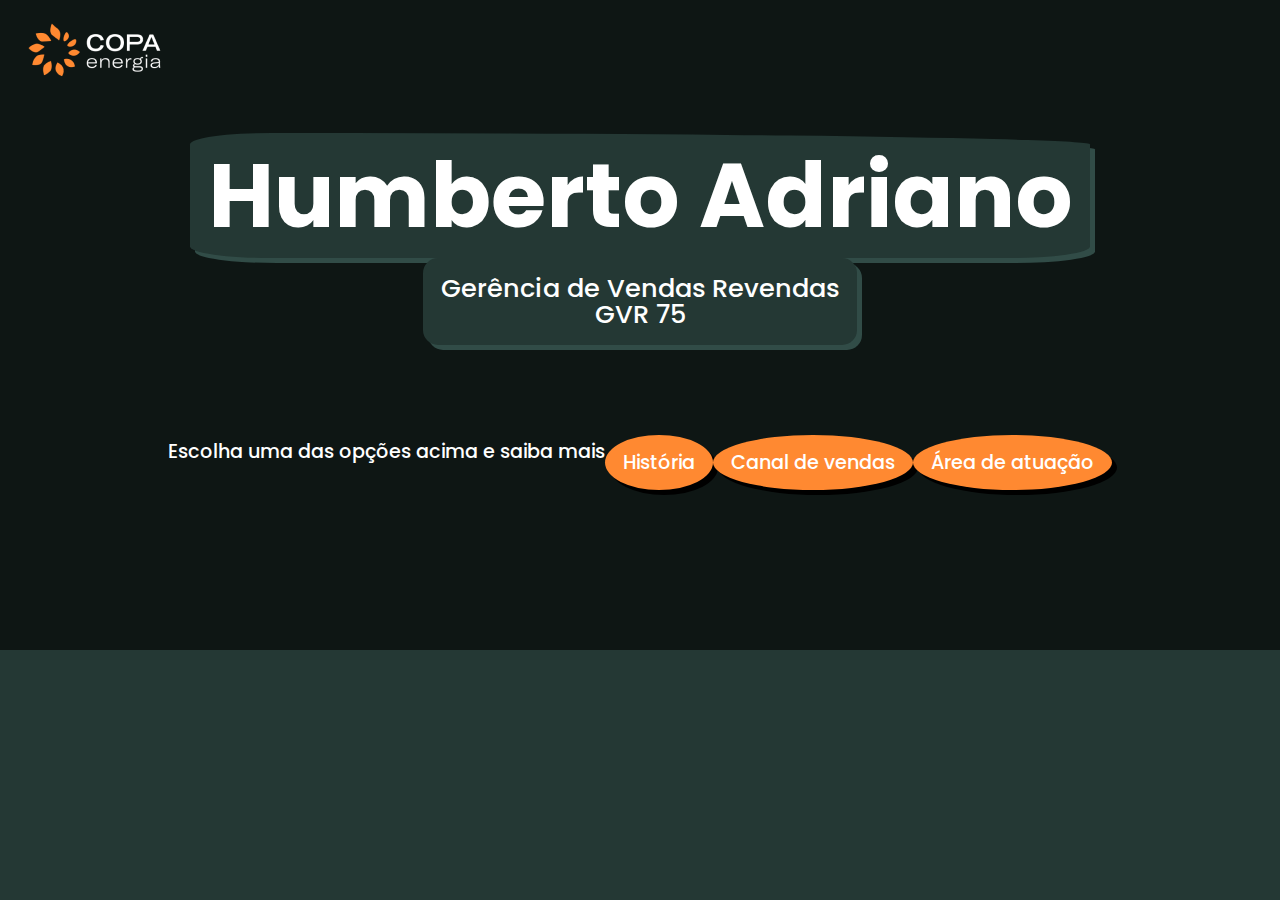
==== commit 3d8564c6: "atualizar site" ====
--- a/index.html
+++ b/index.html
@@ -33,15 +33,9 @@
             </div>
         </div>
         <nav class="button-navegation">
+            <p class="text">Escolha uma das opções acima e saiba mais</p>
             <a class="button" href="pages/historia.html">História</a>
             <a class="button" href="pages/canal-de-vendas.html">Canal de vendas</a>
-            <!-- <div class="canal-de-vendas-dropdownmenu">
-                <ul>
-                    <li><a href="">Venda ao consumidor</a></li>
-                    <li><a href="">Venda industrial</a></li>
-                    <li><a href="">Atendimento da sub-rede</a></li>
-                </ul>
-            </div> -->
             <a class="button" href="pages/area-de-atuacao.htm">Área de atuação</a>
         </nav>
 
--- a/css/Components/storyline.css
+++ b/css/Components/storyline.css
@@ -2,7 +2,7 @@
     padding: 2vw;
 }
 
-.historia .text{
+.text{
     display: block;
     padding: 0.5vw 0;
     font-family:"Poppins", Arial, Helvetica, sans-serif;
--- a/css/style.css
+++ b/css/style.css
@@ -76,4 +76,4 @@
 
 .logo-cover {
     padding: 20px;
-}+}
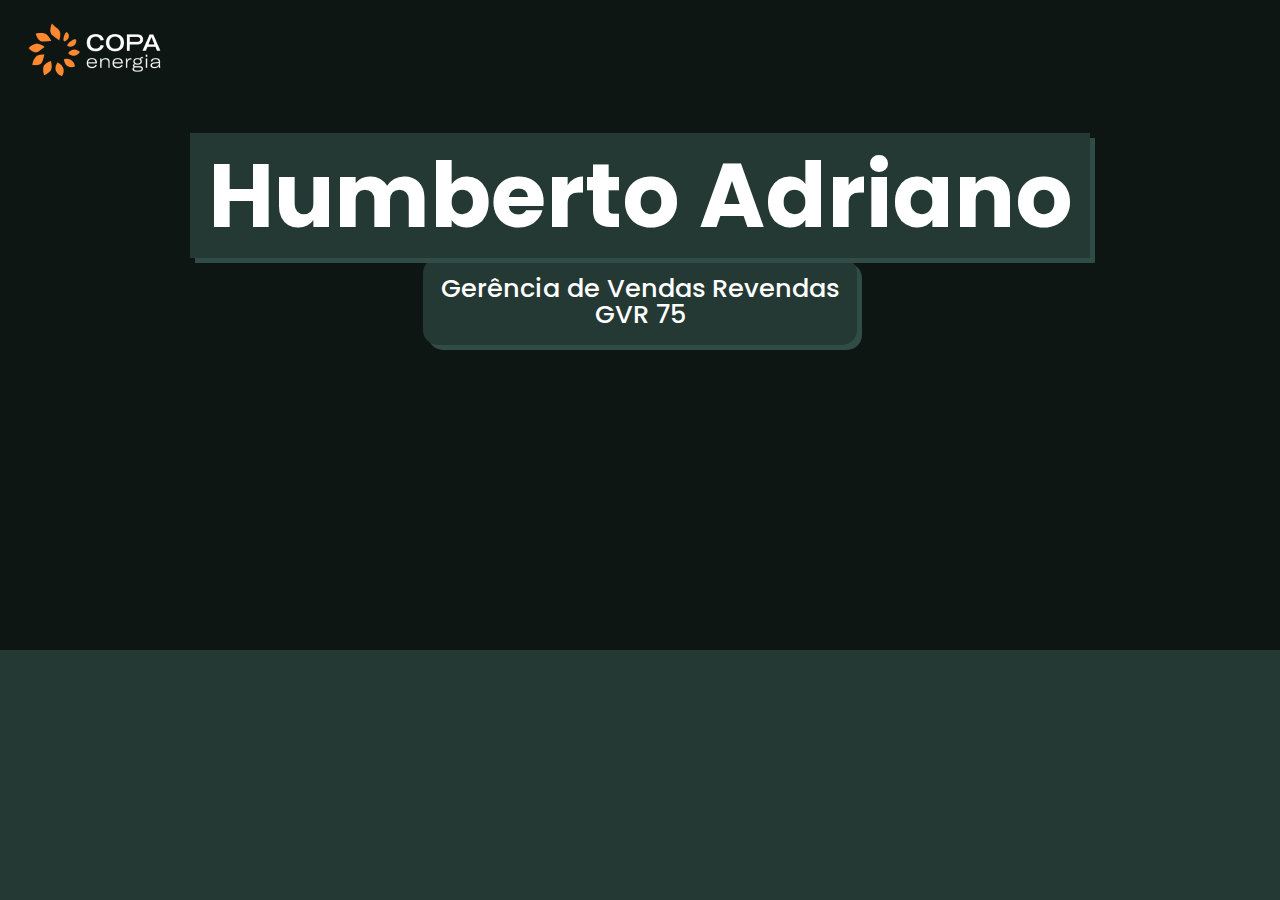
==== commit c04c8841: "Atualiza umas coisas" ====
--- a/index.html
+++ b/index.html
@@ -32,8 +32,10 @@
                 <h2>GVR 75</h2>
             </div>
         </div>
+        <div class="title-navegation">
+            <p class="text">Escolha uma das opções abaixo e saiba mais</p>
+        </div>
         <nav class="button-navegation">
-            <p class="text">Escolha uma das opções acima e saiba mais</p>
             <a class="button" href="pages/historia.html">História</a>
             <a class="button" href="pages/canal-de-vendas.html">Canal de vendas</a>
             <a class="button" href="pages/area-de-atuacao.htm">Área de atuação</a>
--- a/css/Components/header.css
+++ b/css/Components/header.css
@@ -1,8 +1,8 @@
 header{
     display: flex;
     background-color: #243834;
-    border-bottom : 0.7032348804500703vw solid black;
-    padding: 0.7032348804500703vw 1.4064697609001406vw;
+    border-bottom : 0.6vw solid black;
+    padding: 0.3vw 1.4064697609001406vw;
     justify-content: space-between;
     align-items: center;
 }
--- a/css/Components/map.css
+++ b/css/Components/map.css
@@ -1,5 +1,4 @@
 .container{
-    background-color: #243834;
     display: flex;
     flex-direction:column;
     text-align: center;
--- a/css/Components/storyline.css
+++ b/css/Components/storyline.css
@@ -17,6 +17,7 @@
     text-align: justify;
     line-height: 1.2;
     padding: 10px;
+    border-radius: 20px;
     background-color: #243834;;
 }
 
--- a/css/style.css
+++ b/css/style.css
@@ -34,9 +34,14 @@
     background-color: #243834;
     padding: 1.4vw 1.4vw;
     box-shadow: 5px 5px 0 #314c47;;
-    border-radius: 10% 100% 10% 10% / 10% 10% 10% 10%;
+    border-radius: 0% 100% 0% 0% / 0% 0% 0% 0%;
     color: white;
+    animation-name: sliderigth;
+    animation-duration: 2s;
 } 
+@keyframes sliderigth{
+    from{transform: translateX(-100%);}
+}
 
 .subtitle{
     display: flex;
@@ -51,21 +56,53 @@
     font-size:2vw;
     font-weight:500;
     color: white;
-    z-index: 1;
+    z-index: -1;
+    animation-name: slideleft;
+    animation-duration: 2s;
+}
+@keyframes slideleft{
+    from{transform: translateX(100%);}
+}
+
+.title-navegation {
+    padding: 30px;
+    display: flex;
+    justify-content: center;
+    opacity: 0;
+    animation-name: show-slidetext;
+    animation-delay: 1s;
+    animation-fill-mode: forwards;
+    animation-duration: 2s;
+}
+@keyframes show-slidetext{
+    from{transform: translateX(-20%);}
+    to{opacity: 1;}
 }
 
 .button-navegation{
     display: flex;
-    justify-content: center ;
-    padding: 60px 0;
+    justify-content: space-evenly ;
+    padding: 20px 0px 50px 0px;
+    animation-name: showbutton;
+    opacity: 0;
+    animation-duration: 5s;
+    animation-delay: 2s;
+    animation-fill-mode: forwards;
+}
+@keyframes showbutton{
+    to{opacity: 1;}
 }
 
 .button{
-    display: inline-block;
+    display: inline-flex;
+    justify-content: center;
+    align-items: center;
+    width: 200px;
+    height:50px ;
     background-color: #FF8931;
-    padding: 1.4vw 1.4vw;
+    /* padding: 1.4vw 1.4vw; */
     box-shadow: 5px 5px 0 black;
-    border-radius: 100%;
+    border-radius: 20px;
     margin: 0;
     transition: transform 0.1s linear;
 }
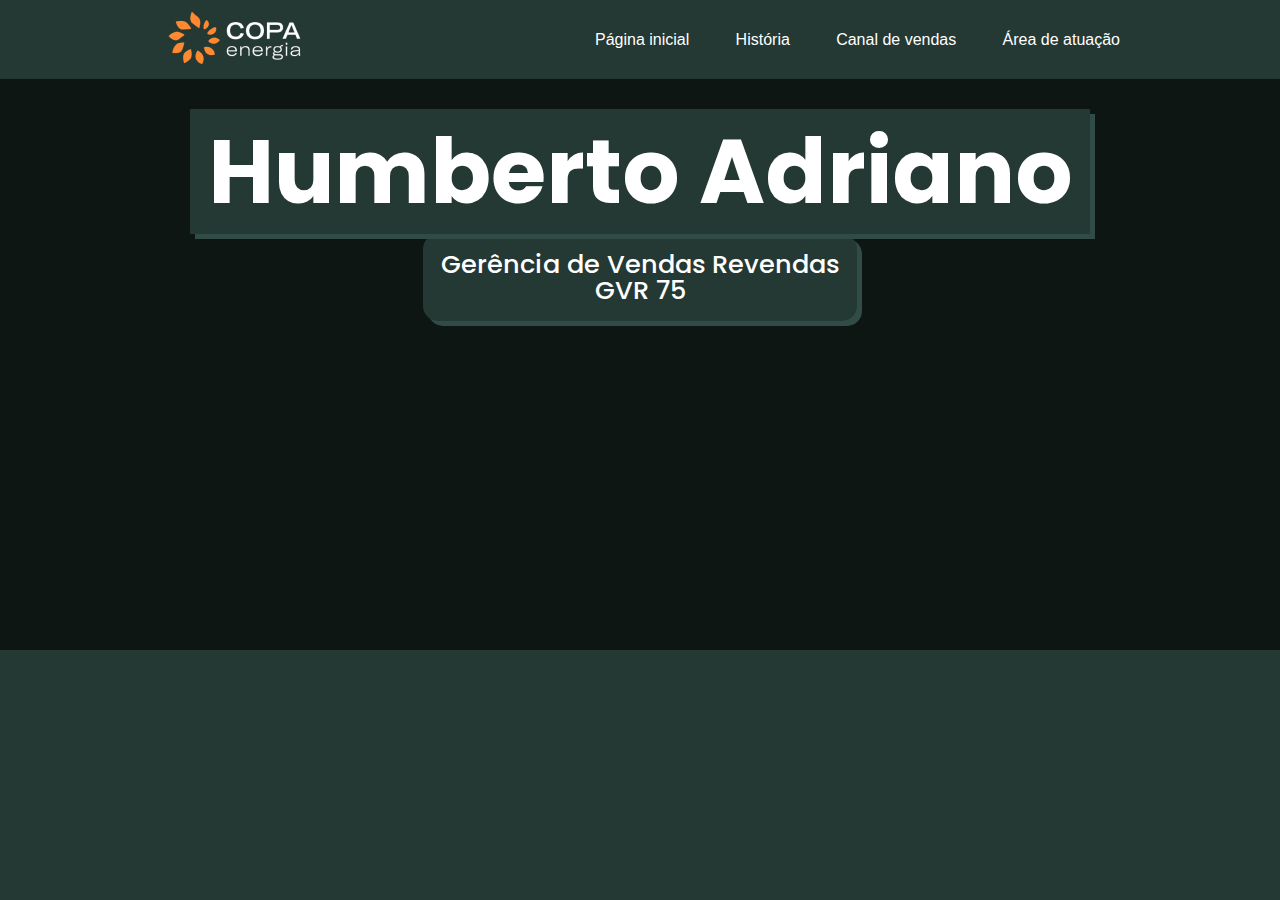
==== commit cd714dd1: "New header" ====
--- a/index.html
+++ b/index.html
@@ -20,11 +20,20 @@
         <link rel="stylesheet" href="css/Components/button-arrow.css">
         <link rel="stylesheet" href="css/Components/storyline.css">
         <link rel="stylesheet" href="css/style.css">
+        <script defer src="script.js"></script>
     </head>
 
     <body>
+        <header>
+            <a href=""><img class="logo" src="../assets/images/Copa Energia.png" alt="Copa Energia" ></a>
+            <nav>
+                <a class="atalhos-de-navegacao" href="index.html">Página inicial</a>
+                <a class="atalhos-de-navegacao" href="pages/historia.html">História</a>
+                <a class="atalhos-de-navegacao" href="pages/canal-de-vendas.html">Canal de vendas</a>
+                <a class="atalhos-de-navegacao" href="pages/area-de-atuacao.htm">Área de atuação</a>
+            </nav>
+        </header>
 
-        <div class="logo-cover"><img src="assets/images/Copa Energia.png" alt="Copa Energia" ></div>
         <div class="cover">
             <h1 class="title">Humberto Adriano</h1>  
             <div class="subtitle">
@@ -41,8 +50,6 @@
             <a class="button" href="pages/area-de-atuacao.htm">Área de atuação</a>
         </nav>
 
-        <script src="script.js"></script>
-
     </body>
 
 </html>--- a/css/Components/big-numbers.css
+++ b/css/Components/big-numbers.css
@@ -1,3 +1,38 @@
+.venda-ao-consumidor{
+    width: 100%;
+    height: 600px;
+    background-color: aliceblue;
+}
+.subtitle{
+    display: flex;
+    flex-direction: column;
+    align-items: center;
+    margin: 0;
+    font-family: "Poppins", Arial, Helvetica, sans-serif;
+    font-size:6vw;
+    font-weight:500;
+    color: black;
+    z-index: -1;
+    animation-name: slideleft;
+    animation-duration: 2s;
+}
+@keyframes slideleft{
+    from{transform: translateX(100%);}
+}
+
+
+.venda-industrial{
+    width: 100%;
+    height: 600px;
+    background-color: blue;
+}
+
+.atendimento-da-sub-rede{
+    width: 100%;
+    height: 600px;
+    background-color: black;
+}
+
 .big-numbers {
     background-color: white;
     border-top: solid 0.7032348804500703vw black;
--- a/css/Components/header.css
+++ b/css/Components/header.css
@@ -1,54 +1,27 @@
 header{
     display: flex;
     background-color: #243834;
-    border-bottom : 0.6vw solid black;
-    padding: 0.3vw 1.4064697609001406vw;
+    padding: 8px 160px;
     justify-content: space-between;
     align-items: center;
 }
 
-.logo {
-    width: 10vw;
+nav{
+    display: flex;
+    text-align: right;
+    justify-content: space-between;
+    width: 525px;
 }
 
-nav{
-    text-align: right;
-    width: 100%;
-}
-
-.atalhos-de-navegacao, .button {
+.atalhos-de-navegacao {
     display: inline-flex;
     align-items: center;
     color: #FFFFFF;
     text-decoration: none;
-    font-family: "Poppins", Arial, Helvetica, sans-serif;
-    font-size: 1.5vw;
-    font-weight: 500;
-    margin-right: 2.109704641350211vw;
+    font-family: Arial, Helvetica, sans-serif;
+    font-size: 16px;
+    font-weight: 400;
 }
+.active-page {
 
-.atalhos-de-navegacao::before{
-    content: "";
-    height: 0.7032348804500703vw;
-    width: 0.7032348804500703vw;
-    background-color: #FF8931;
-    margin-right: 0.7032348804500703vw;
-}
-
-.canal-de-vendas-dropdownmenu ul {
-    display: none;
-    list-style: none;
-    background-color: #FF8931;
-}
-.canal-de-vendas-dropdownmenu ul li {
-    display: inline-block;
-    position: relative;
-}
-.canal-de-vendas-dropdownmenu ul li a {
-    display: block;
-    padding: 20px 25px;
-    text-decoration: none;
-    color: #FFFFFF;
-    text-align: center;
-    font-size: 20px;
 }--- a/css/Components/map.css
+++ b/css/Components/map.css
@@ -15,6 +15,7 @@
 
 .svgbutton {
     cursor: pointer;
+    fill: #FF8931;
 }
 
 .dropdown-menu{
--- a/css/style.css
+++ b/css/style.css
@@ -43,7 +43,7 @@
     from{transform: translateX(-100%);}
 }
 
-.subtitle{
+.cover .subtitle{
     display: flex;
     flex-direction: column;
     align-items: center;
@@ -105,12 +105,13 @@
     border-radius: 20px;
     margin: 0;
     transition: transform 0.1s linear;
+    font-family: Arial, Helvetica, sans-serif;
+    font-size: 16px;
+    font-weight: 700;
+    text-decoration: none;
+    color: #FFFFFF;
 }
 
 .button:hover{
     transform: scale(1.02);
 }
-
-.logo-cover {
-    padding: 20px;
-}
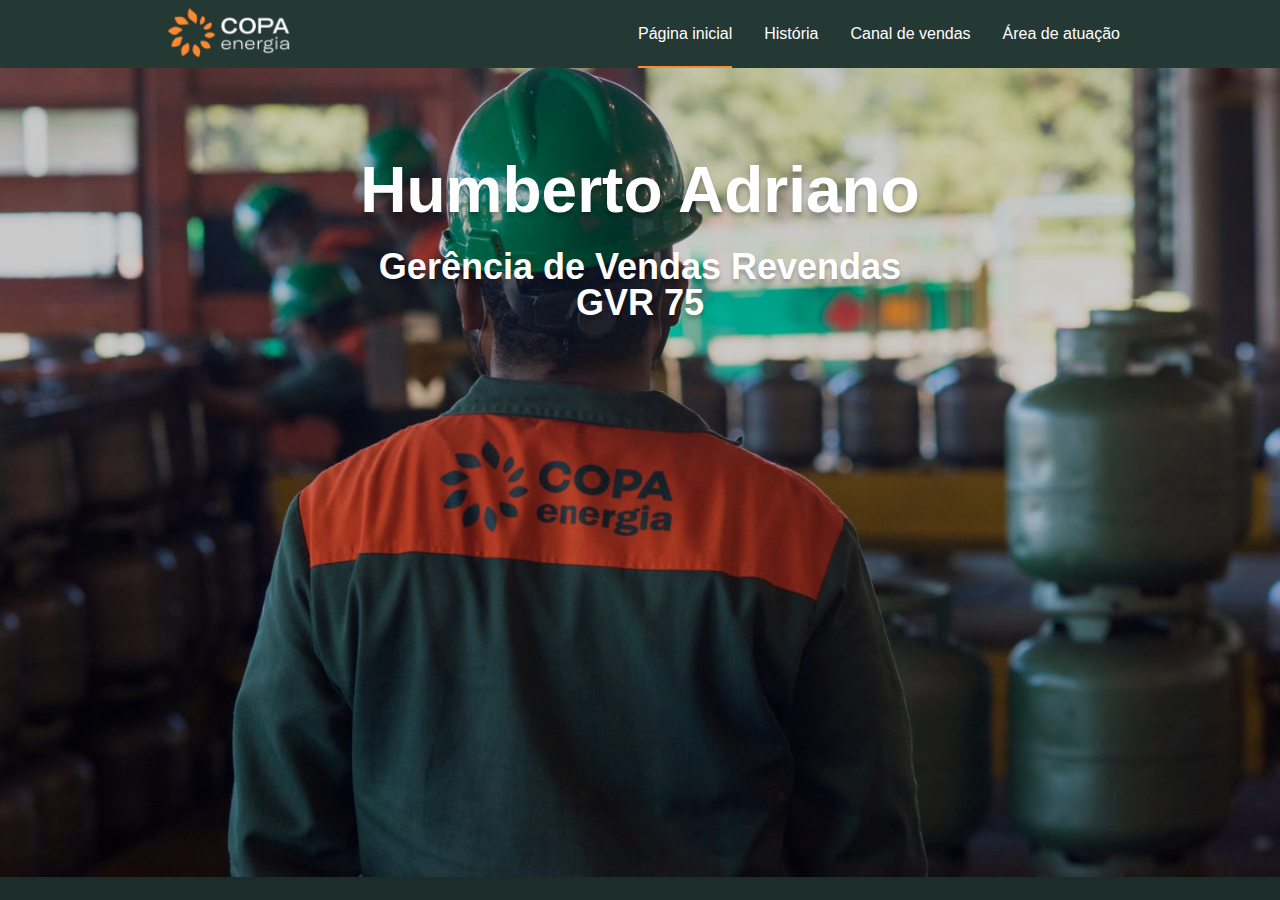
==== commit 40bee46a: "New Index page" ====
--- a/index.html
+++ b/index.html
@@ -25,8 +25,8 @@
 
     <body>
         <header>
-            <a href=""><img class="logo" src="../assets/images/Copa Energia.png" alt="Copa Energia" ></a>
-            <nav>
+            <a href=""><img class="logo" src="assets/images/logo2.png" alt="Copa Energia" ></a>
+            <nav class="nav-header">
                 <a class="atalhos-de-navegacao" href="index.html">Página inicial</a>
                 <a class="atalhos-de-navegacao" href="pages/historia.html">História</a>
                 <a class="atalhos-de-navegacao" href="pages/canal-de-vendas.html">Canal de vendas</a>
@@ -41,15 +41,26 @@
                 <h2>GVR 75</h2>
             </div>
         </div>
-        <div class="title-navegation">
-            <p class="text">Escolha uma das opções abaixo e saiba mais</p>
-        </div>
-        <nav class="button-navegation">
-            <a class="button" href="pages/historia.html">História</a>
-            <a class="button" href="pages/canal-de-vendas.html">Canal de vendas</a>
-            <a class="button" href="pages/area-de-atuacao.htm">Área de atuação</a>
+        <nav class="navegation">
+            <div class="card-navegation">
+                <img class="icon-card" src="assets/images/pin1.png" alt="Copa Energia" >
+                <h3 class="card-title">História</h3>
+                <p class="card-text">Lorem ipsum dolor sit amet, consectetur adipiscing elit, sed do eiusmod tempor incididunt ut labore et dolore magna aliqua.</p>
+                <a class="button" href="pages/historia.html">Ver Mais</a>
+            </div>
+            <div class="card-navegation">
+                <img class="icon-card" src="assets/images/pin2.png" alt="Copa Energia">
+                <h3 class="card-title">Venda ao Consumidor</h3>
+                <p class="card-text">Lorem ipsum dolor sit amet, consectetur adipiscing elit, sed do eiusmod tempor incididunt ut labore et dolore magna aliqua.</p>
+                <a class="button" href="pages/canal-de-vendas.html">Ver Mais</a>
+            </div>
+            <div class="card-navegation">
+                <img class="icon-card" src="assets/images/pin3.png" alt="Copa Energia">
+                <h3 class="card-title">Área de Atuação</h3>
+                <p class="card-text">Lorem ipsum dolor sit amet, consectetur adipiscing elit, sed do eiusmod tempor incididunt ut labore et dolore magna aliqua.</p>
+                <a class="button" href="pages/area-de-atuacao.htm">Ver Mais</a>
+            </div>
         </nav>
-
     </body>
 
 </html>--- a/css/Components/titles.css
+++ b/css/Components/titles.css
@@ -1,7 +1,7 @@
 .title {
     display: flex;
     justify-content: center;
-    font-family:  "Poppins", Arial, Helvetica, sans-serif;
+    font-family: Arial, Helvetica, sans-serif;
     font-size: 5vw;
     font-weight: 700;
     color: #FF8931;
--- a/css/Components/header.css
+++ b/css/Components/header.css
@@ -1,16 +1,20 @@
 header{
     display: flex;
     background-color: #243834;
-    padding: 8px 160px;
+    padding: 2px 160px;
     justify-content: space-between;
     align-items: center;
+    height: 64px;
 }
 
-nav{
-    display: flex;
-    text-align: right;
-    justify-content: space-between;
-    width: 525px;
+.logo{
+    width: 137px;
+}
+
+.nav-header{
+    display: inline-flex;
+    align-items: center;
+    gap: 32px;
 }
 
 .atalhos-de-navegacao {
@@ -21,7 +25,15 @@
     font-family: Arial, Helvetica, sans-serif;
     font-size: 16px;
     font-weight: 400;
+    position: relative;
 }
-.active-page {
-
+.active-page::after {
+    content: "";
+    position: absolute;
+    bottom: -26px; /* Ajuste para colar a linha na parte inferior */
+    left: 0;
+    right: 0;
+    height: 2px; /* Altura da linha */
+    background-color: #FF8931; /* Cor laranja da linha */
+    width: 100%; /* Largura igual à da palavra */
 }--- a/css/style.css
+++ b/css/style.css
@@ -1,14 +1,15 @@
 body{
     background-color: #243834;
-    font-family:"Poppins", Arial, Helvetica, sans-serif;
-    background-image: url("../assets/images/mca1525T-copiar.jpg");
-    background-size:cover;
+    font-family: Arial, Helvetica, sans-serif;
+    background-image: url(../assets/images/capanova.jpg);
+    background-size: 100%;
     background-position-y: center;
     background-repeat: no-repeat;
     position: relative;
     isolation: isolate;
     min-height:650px;
     height: fit-content;
+    height: 100svh;
 }
 
 body::after{
@@ -17,11 +18,11 @@
     z-index: -2 ;
     inset: 0;
     background: black;
-    opacity: .6;    
+    opacity: .2;    
 }
 
 .cover{
-    padding: 30px;
+    padding: 10svh 0 0 0 ;
     display: flex;
     justify-content: space-between;
     flex-direction: column;
@@ -29,12 +30,11 @@
 }
 
 .cover .title {
-    font-size: 7vw;
+    font-size: 64px;
+    font-style: normal;
+    text-shadow: 0px 4px 4px rgba(0, 0, 0, 0.25);
+    font-weight: 700;
     display: inline;
-    background-color: #243834;
-    padding: 1.4vw 1.4vw;
-    box-shadow: 5px 5px 0 #314c47;;
-    border-radius: 0% 100% 0% 0% / 0% 0% 0% 0%;
     color: white;
     animation-name: sliderigth;
     animation-duration: 2s;
@@ -47,16 +47,12 @@
     display: flex;
     flex-direction: column;
     align-items: center;
-    background-color: #243834;
-    padding: 1.4vw 1.4vw;
-    box-shadow: 5px 5px 0 #314c47;;
-    border-radius: 15px;
-    margin: 0;
-    font-family:  "Poppins", Arial, Helvetica, sans-serif;
-    font-size:2vw;
-    font-weight:500;
+    padding: 3svh 0 0 0 ;
+    font-family: Arial, Helvetica, sans-serif;
+    text-shadow: 0px 4px 4px rgba(0, 0, 0, 0.25);
+    font-size: 36px;
+    font-weight:700;
     color: white;
-    z-index: -1;
     animation-name: slideleft;
     animation-duration: 2s;
 }
@@ -64,45 +60,33 @@
     from{transform: translateX(100%);}
 }
 
-.title-navegation {
-    padding: 30px;
+.navegation {
     display: flex;
-    justify-content: center;
-    opacity: 0;
-    animation-name: show-slidetext;
-    animation-delay: 1s;
-    animation-fill-mode: forwards;
-    animation-duration: 2s;
-}
-@keyframes show-slidetext{
-    from{transform: translateX(-20%);}
-    to{opacity: 1;}
-}
-
-.button-navegation{
-    display: flex;
-    justify-content: space-evenly ;
-    padding: 20px 0px 50px 0px;
+    justify-content: center; /* Centraliza os cards horizontalmente */
+    align-items: center;
+    flex-wrap: wrap; /* Permite que os cards se ajustem em diferentes linhas, caso necessário */
+    padding: 5svh 0px 48px 0px;
     animation-name: showbutton;
     opacity: 0;
     animation-duration: 5s;
     animation-delay: 2s;
     animation-fill-mode: forwards;
-}
-@keyframes showbutton{
-    to{opacity: 1;}
+    gap: 32px;
+    width: 100%;
+    box-sizing: border-box; /* Garante que o padding e borda sejam incluídos na largura */
 }
 
-.button{
+@keyframes showbutton {
+    to { opacity: 1; }
+}
+
+.button {
     display: inline-flex;
     justify-content: center;
     align-items: center;
-    width: 200px;
-    height:50px ;
     background-color: #FF8931;
-    /* padding: 1.4vw 1.4vw; */
-    box-shadow: 5px 5px 0 black;
-    border-radius: 20px;
+    padding: 12px 24px;
+    border-radius: 8px;
     margin: 0;
     transition: transform 0.1s linear;
     font-family: Arial, Helvetica, sans-serif;
@@ -112,6 +96,45 @@
     color: #FFFFFF;
 }
 
-.button:hover{
+.button:hover {
     transform: scale(1.02);
 }
+
+.icon-card {
+    height: 48px;
+    width: auto;
+}
+
+.card-navegation {
+    background-color: #FFFFFF;
+    display: flex;
+    width: 290px;
+    padding: 10px;
+    flex-direction: column;
+    align-items: center;
+    gap: 24px;
+    border-radius: 16px;
+    box-shadow: 2px 4px 4px rgba(0, 0, 0, 0.25);
+}
+
+.card-title {
+    align-self: stretch;
+    color: #FF8931;
+    text-align: center;
+    font-family: Arial;
+    font-size: 20px;
+    font-style: normal;
+    font-weight: 700;
+    line-height: normal;
+}
+
+.card-text {
+    align-self: stretch;
+    color: #000;
+    text-align: center;
+    font-family: Arial;
+    font-size: 16px;
+    font-style: normal;
+    font-weight: 400;
+    line-height: normal;
+}
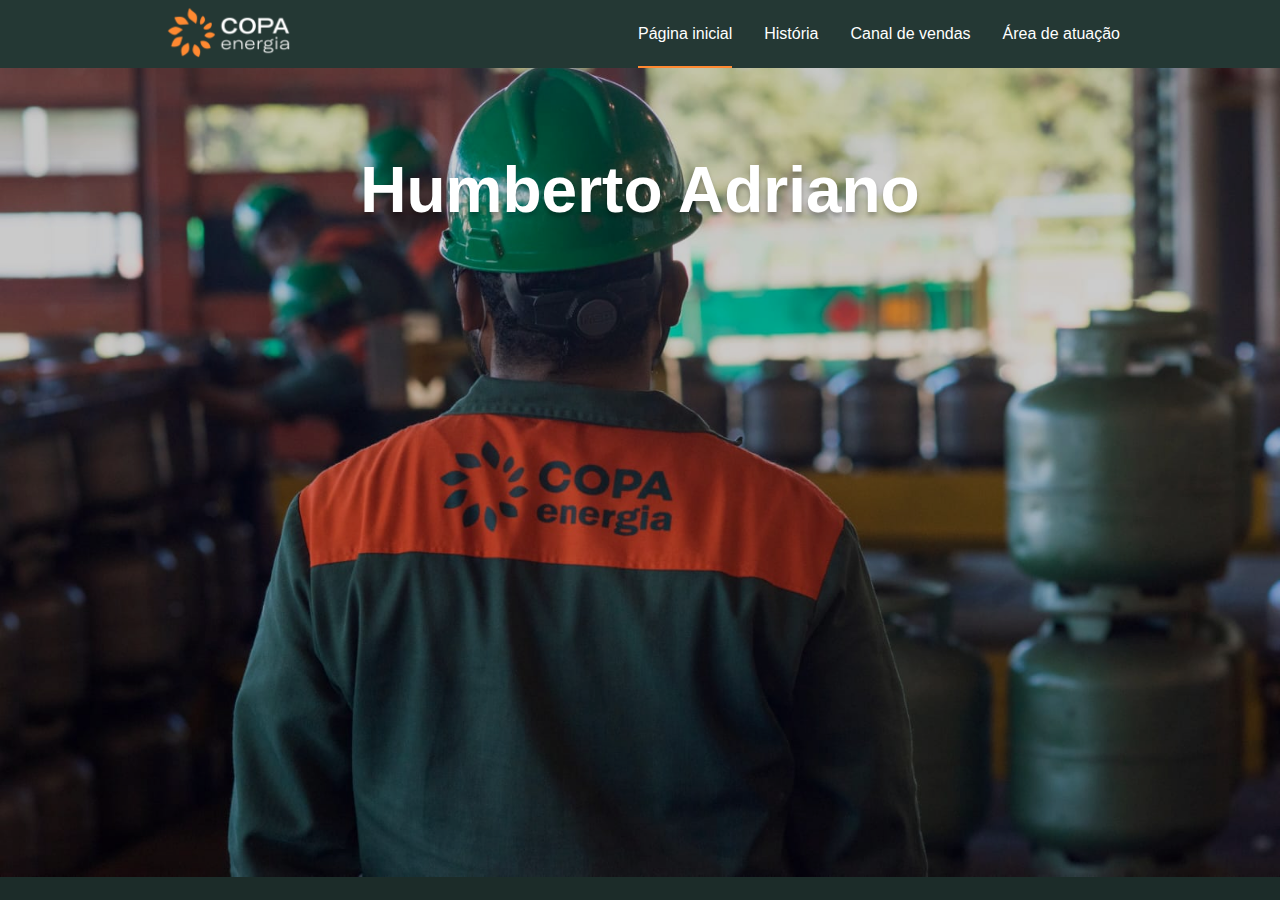
==== commit 44042804: "Nova página de historia" ====
--- a/index.html
+++ b/index.html
@@ -17,7 +17,6 @@
         <link rel="stylesheet" href="css/Components/big-numbers.css">
         <link rel="stylesheet" href="css/Components/header.css">
         <link rel="stylesheet" href="css/Components/map.css">
-        <link rel="stylesheet" href="css/Components/button-arrow.css">
         <link rel="stylesheet" href="css/Components/storyline.css">
         <link rel="stylesheet" href="css/style.css">
         <script defer src="script.js"></script>
--- a/css/Components/storyline.css
+++ b/css/Components/storyline.css
@@ -1,29 +1,142 @@
 .historia{
-    padding: 2vw;
+    padding: 40px 220px 0px;
+    display: flex;
+    transition: transform 0.5s ease-in-out; /* Animação suave */
+    transform: translateX(0); /* Começa no primeiro card */
+    position: relative;
+    margin:20px;
 }
 
-.text{
-    display: block;
-    padding: 0.5vw 0;
-    font-family:"Poppins", Arial, Helvetica, sans-serif;
+.texto-historia {
+    line-height: normal;
+    padding: 24px 0 0 0;
+    font-family:Arial, Helvetica, sans-serif;
     font-size: 1.5vw;
     font-weight: 500;
     color: white;
 }
 
-.corpo-texto-historia {
-    display: block;
-    width: 50%;
-    text-align: justify;
-    line-height: 1.2;
-    padding: 10px;
-    border-radius: 20px;
-    background-color: #243834;;
+.ano{
+    display: flex;
+    color: #FF8931;
+    text-align: center;
+    font-family: Arial;
+    font-size: 30px;
+    font-style: normal;
+    font-weight: 700;
+    line-height: normal;
 }
 
-.secao-texto {
-    display: flex;
+.card-historia {
+    display: none;
+    gap: 32px;
+    border-radius: 24px;
+    box-shadow: 0px 2px 2px 0px rgba(0, 0, 0, 0.15);
+    background-color: #243834;
     align-items: center;
     justify-content: space-between;
-    padding: 2vw 4vw;
+    padding: 48px;
+    opacity: 0;
+    transition: opacity 0.5s ease-in-out; /* Transição de opacidade para o efeito de aparecimento */
+    animation-name: opacity;
+    animation-duration: 2s;
+}
+@keyframes opacity{
+    to{
+        opacity: 1;
+    }
+}
+
+.card-historia.active{
+    display: flex;
+    opacity: 0;
+    transform: translateX(0); /* O card ativo fica no centro */
+    animation-name: opacity;
+    animation-duration: 1s;
+    animation-fill-mode: forwards;
+}
+@keyframes opacity{
+    to{
+        opacity: 1;
+    }
+}
+
+.corpo-historia{
+    align-self: flex-start;
+}
+
+/* #ano-1992,#ano-1997,#ano-2002,#ano-2011,#ano-2018, #ano-2024  {
+    display: none;
+} */
+
+/* Envolve a linha do tempo */
+.timeline-wrapper {
+    display: flex;
+    justify-content: center;
+    position: relative;
+    width: 100%;
+}
+
+/* A linha que conecta as bolas */
+.timeline-line {
+    position: absolute;
+    top: 50%;
+    width: 150%;
+    height: 20px;
+    background-color: #FF8931;
+    z-index: 1;
+    transition: all 0.5s ease;
+}
+
+/* Cada item da linha do tempo */
+.timeline {
+    display: flex;
+    justify-content: center;
+    gap: 50%;
+    position: relative;
+    width: 60%; /* Limitar a largura */
+}
+
+.timeline-item {
+    position: relative;
+    z-index: 2;
+}
+
+.timeline-ball {
+    width: 96px; /* Ajuste o tamanho para caber o texto */
+    height: 96px;
+    background-color: #FF8931;
+    border-radius: 50%;
+    display: flex;
+    justify-content: center;
+    align-items: center;
+    position: relative;
+    cursor: pointer;
+    transition: transform 0.3s ease;
+}
+
+.timeline-ball .year {
+    color: white;
+    font-family: Arial, Helvetica, sans-serif;
+    font-size: 20px;
+    font-weight: bold;
+    position: absolute;
+    top: 50%;
+    transform: translateY(-50%);
+    text-align: center;
+}
+
+/* Bola ativa */
+.timeline-ball.active {
+    background-color: #333;
+}
+
+
+/* Controle da visibilidade das bolas */
+.timeline-item {
+    display: none;
+}
+
+.timeline-item.active {
+    display: block;
 }--- a/css/style.css
+++ b/css/style.css
@@ -37,10 +37,23 @@
     display: inline;
     color: white;
     animation-name: sliderigth;
-    animation-duration: 2s;
+    animation-duration: 5s ;
 } 
 @keyframes sliderigth{
-    from{transform: translateX(-100%);}
+    0%{
+        font-size: 120px;
+        opacity: 0;
+        position: fixed;
+    }
+    50%{
+        opacity: 1;
+        font-size: 120px;  
+        animation-delay: 2s;  
+        position: fixed ;
+    }
+    90%{
+        position:fixed ;
+    }
 }
 
 .cover .subtitle{
@@ -55,9 +68,12 @@
     color: white;
     animation-name: slideleft;
     animation-duration: 2s;
+    animation-delay: 5s;
+    opacity: 0;
+    animation-fill-mode: forwards;
 }
 @keyframes slideleft{
-    from{transform: translateX(100%);}
+    to{opacity: 1;}
 }
 
 .navegation {
@@ -68,8 +84,8 @@
     padding: 5svh 0px 48px 0px;
     animation-name: showbutton;
     opacity: 0;
-    animation-duration: 5s;
-    animation-delay: 2s;
+    animation-duration: 2s;
+    animation-delay: 5s;
     animation-fill-mode: forwards;
     gap: 32px;
     width: 100%;
